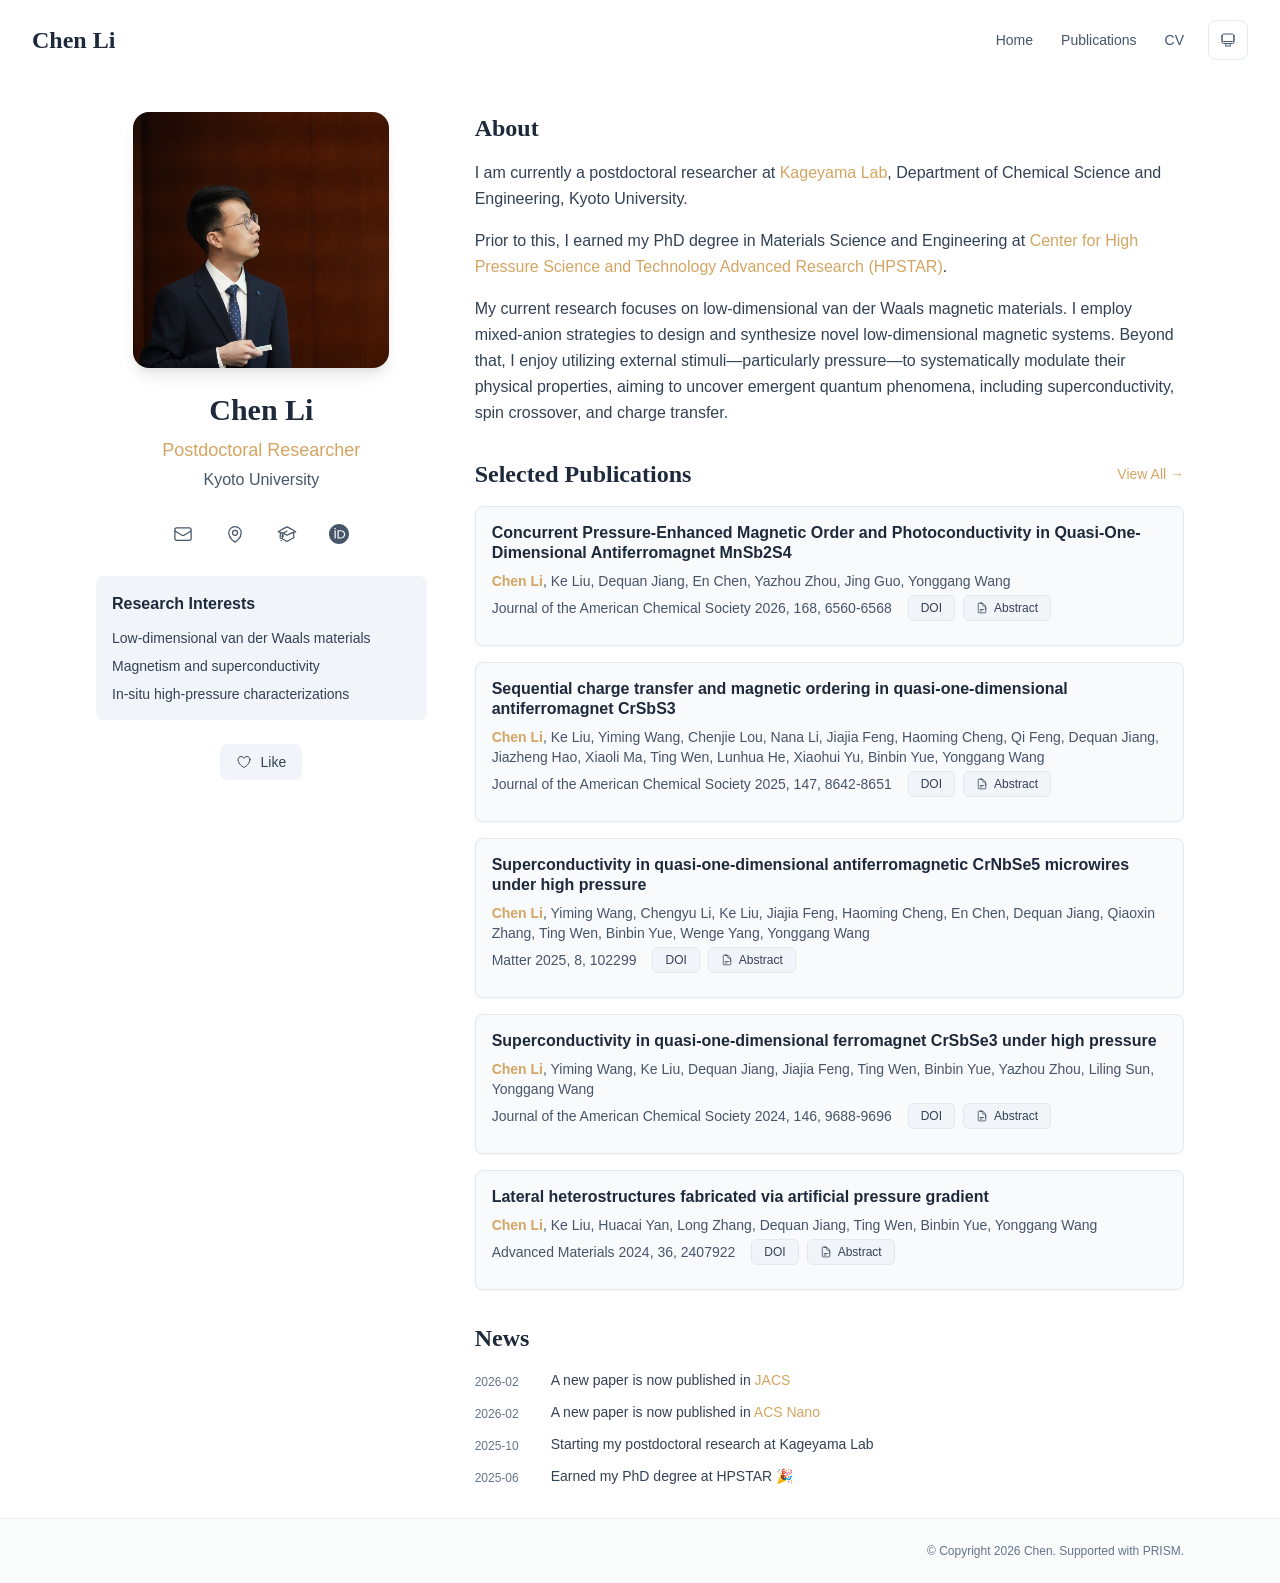
==== index.html @ 2dfdd66b "Add files via upload" ====
<!DOCTYPE html><html lang="en" class="scroll-smooth"><head><meta charSet="utf-8"/><meta name="viewport" content="width=device-width, initial-scale=1"/><link rel="preload" as="image" href="/bio.jpg"/><link rel="stylesheet" href="/_next/static/css/6cb69b24b3721559.css" data-precedence="next"/><link rel="preload" as="script" fetchPriority="low" href="/_next/static/chunks/webpack-af78f5c2c11af041.js"/><script src="/_next/static/chunks/4bd1b696-70b6d399998de86a.js" async=""></script><script src="/_next/static/chunks/684-5aaa8290a129f299.js" async=""></script><script src="/_next/static/chunks/main-app-06fecb8432d0d6ea.js" async=""></script><script src="/_next/static/chunks/461-a9a5d7b05a71d978.js" async=""></script><script src="/_next/static/chunks/874-6cc630662f3664af.js" async=""></script><script src="/_next/static/chunks/291-e39730cc9327e39b.js" async=""></script><script src="/_next/static/chunks/app/layout-7cc1626130f4eca4.js" async=""></script><script src="/_next/static/chunks/871-0fa5c1067f9691e8.js" async=""></script><script src="/_next/static/chunks/748-be9c9f38fc3e34cd.js" async=""></script><script src="/_next/static/chunks/app/page-e367ce79f6cac0ca.js" async=""></script><link rel="icon" href="/arrow.png" type="image/svg+xml"/><link rel="dns-prefetch" href="https://jialeliu.com"/><link rel="preconnect" href="https://jialeliu.com" crossorigin=""/><link rel="preload" as="font" type="font/woff2" href="https://jialeliu.com/fonts/georgiab.woff2" crossorigin=""/><script>
              try {
                const theme = localStorage.getItem('theme-storage');
                const parsed = theme ? JSON.parse(theme) : null;
                const setting = parsed?.state?.theme || 'system';
                const prefersDark = typeof window !== 'undefined' && window.matchMedia && window.matchMedia('(prefers-color-scheme: dark)').matches;
                const effective = setting === 'dark' ? 'dark' : (setting === 'light' ? 'light' : (prefersDark ? 'dark' : 'light'));
                var root = document.documentElement;
                root.classList.add(effective);
                root.setAttribute('data-theme', effective);
              } catch (e) {
                var root = document.documentElement;
                root.classList.add('light');
                root.setAttribute('data-theme', 'light');
              }
            </script><script>
    try {
      const cfg = {"enabled":false,"locales":["en"],"defaultLocale":"en","mode":"auto","fixedLocale":"en","persist":true,"switcher":true,"labels":{"en":"en"}};
      const storageKey = 'locale-storage';
      const normalize = (value) => typeof value === 'string' ? value.trim().replace('_', '-').toLowerCase() : '';
      const matchLocale = (candidate) => {
        const normalized = normalize(candidate);
        if (!normalized) return null;
        if (cfg.locales.includes(normalized)) return normalized;
        const language = normalized.split('-')[0];
        if (cfg.locales.includes(language)) return language;
        return null;
      };

      let resolved = null;

      if (cfg.persist) {
        resolved = matchLocale(localStorage.getItem(storageKey));
      }

      if (!resolved) {
        if (cfg.mode === 'fixed') {
          resolved = cfg.fixedLocale;
        } else {
          resolved = matchLocale(navigator.language);
        }
      }

      if (!resolved) {
        resolved = cfg.defaultLocale;
      }

      const root = document.documentElement;
      root.lang = resolved;
      root.setAttribute('data-locale', resolved);

      if (cfg.persist) {
        localStorage.setItem(storageKey, resolved);
      }
    } catch (e) {
      const root = document.documentElement;
      root.lang = 'en';
      root.setAttribute('data-locale', 'en');
    }
  </script><title>Chen Li</title><meta name="description" content="Postdoctoral Researcher at Kyoto University."/><meta name="author" content="Chen Li"/><meta name="keywords" content="Chen Li,PhD,Research,Kyoto University"/><meta name="creator" content="Chen Li"/><meta name="publisher" content="Chen Li"/><meta property="og:title" content="Chen Li"/><meta property="og:description" content="Postdoctoral Researcher at Kyoto University."/><meta property="og:site_name" content="Chen Li&#x27;s Academic Website"/><meta property="og:locale" content="en_US"/><meta property="og:type" content="website"/><meta name="twitter:card" content="summary"/><meta name="twitter:title" content="Chen Li"/><meta name="twitter:description" content="Postdoctoral Researcher at Kyoto University."/><link rel="icon" href="/arrow.png"/><script>document.querySelectorAll('body link[rel="icon"], body link[rel="apple-touch-icon"]').forEach(el => document.head.appendChild(el))</script><script src="/_next/static/chunks/polyfills-42372ed130431b0a.js" noModule=""></script></head><body class="font-sans antialiased"><div style="visibility:hidden"><nav class="fixed top-0 left-0 right-0 z-50" data-headlessui-state=""><div class="transition-all duration-300 ease-out bg-transparent" style="transform:translateY(-100px)"><div class="max-w-7xl mx-auto px-4 sm:px-6 lg:px-8"><div class="flex justify-between items-center h-16 lg:h-20"><div class="flex-shrink-0" tabindex="0"><a class="text-xl lg:text-2xl font-serif font-semibold text-primary hover:text-accent transition-colors duration-200" href="/">Chen Li</a></div><div class="hidden lg:block"><div class="ml-10 flex items-center space-x-3"><div class="relative flex items-baseline space-x-1"><a data-nav-href="/" class="relative px-3 py-2 text-sm font-medium rounded-lg transition-colors duration-150 text-primary" href="/">Home</a><a data-nav-href="/publications" class="relative px-3 py-2 text-sm font-medium rounded-lg transition-colors duration-150 text-neutral-600" href="/publications/">Publications</a><a data-nav-href="/cv" class="relative px-3 py-2 text-sm font-medium rounded-lg transition-colors duration-150 text-neutral-600" href="/cv/">CV</a></div><div class="flex items-center justify-center w-10 h-10 rounded-lg border border-neutral-200 dark:border-[rgba(148,163,184,0.24)] bg-background dark:bg-neutral-800"><div class="w-4 h-4 rounded-full bg-neutral-300 animate-pulse"></div></div></div></div><div class="lg:hidden flex items-center space-x-2"><div class="flex items-center justify-center w-10 h-10 rounded-lg border border-neutral-200 dark:border-[rgba(148,163,184,0.24)] bg-background dark:bg-neutral-800"><div class="w-4 h-4 rounded-full bg-neutral-300 animate-pulse"></div></div><button class="inline-flex items-center justify-center p-2 rounded-md text-neutral-600 hover:text-primary hover:bg-neutral-100 dark:hover:bg-neutral-800 focus:outline-none focus:ring-2 focus:ring-inset focus:ring-accent transition-colors duration-200" id="headlessui-disclosure-button-«R7pdb»" type="button" aria-expanded="false" data-headlessui-state=""><span class="sr-only">Open main menu</span><div><svg xmlns="http://www.w3.org/2000/svg" fill="none" viewBox="0 0 24 24" stroke-width="1.5" stroke="currentColor" aria-hidden="true" data-slot="icon" class="block h-6 w-6"><path stroke-linecap="round" stroke-linejoin="round" d="M3.75 6.75h16.5M3.75 12h16.5m-16.5 5.25h16.5"></path></svg></div></button></div></div></div></div></nav><main class="min-h-screen pt-16 lg:pt-20"><div class="max-w-6xl mx-auto px-4 sm:px-6 lg:px-8 py-8 bg-background min-h-screen"><div class="grid grid-cols-1 lg:grid-cols-3 gap-12"><div class="lg:col-span-1"><div class="sticky top-8" style="opacity:0;transform:translateY(20px)"><div class="w-64 h-64 mx-auto mb-6 rounded-2xl overflow-hidden shadow-lg hover:shadow-xl transition-all duration-200 hover:scale-105"><img alt="Chen Li" width="256" height="256" decoding="async" data-nimg="1" class="w-full h-full object-cover object-[32%_center]" style="color:transparent" src="/bio.jpg"/></div><div class="text-center mb-6"><h1 class="text-3xl font-serif font-bold text-primary mb-2">Chen Li</h1><p class="text-lg text-accent font-medium mb-1">Postdoctoral Researcher</p><p class="text-neutral-600 mb-2">Kyoto University</p></div><div class="flex flex-wrap justify-center gap-3 sm:gap-4 mb-6 relative px-2"><div class="relative"><button class="p-2 sm:p-2 transition-colors duration-200 text-neutral-600 dark:text-neutral-400 hover:text-accent" aria-label="Email"><svg xmlns="http://www.w3.org/2000/svg" fill="none" viewBox="0 0 24 24" stroke-width="1.5" stroke="currentColor" aria-hidden="true" data-slot="icon" class="h-5 w-5"><path stroke-linecap="round" stroke-linejoin="round" d="M21.75 6.75v10.5a2.25 2.25 0 0 1-2.25 2.25h-15a2.25 2.25 0 0 1-2.25-2.25V6.75m19.5 0A2.25 2.25 0 0 0 19.5 4.5h-15a2.25 2.25 0 0 0-2.25 2.25m19.5 0v.243a2.25 2.25 0 0 1-1.07 1.916l-7.5 4.615a2.25 2.25 0 0 1-2.36 0L3.32 8.91a2.25 2.25 0 0 1-1.07-1.916V6.75"></path></svg></button></div><div class="relative"><button class="p-2 sm:p-2 transition-colors duration-200 text-neutral-600 dark:text-neutral-400 hover:text-accent" aria-label="Location"><svg xmlns="http://www.w3.org/2000/svg" fill="none" viewBox="0 0 24 24" stroke-width="1.5" stroke="currentColor" aria-hidden="true" data-slot="icon" class="h-5 w-5"><path stroke-linecap="round" stroke-linejoin="round" d="M15 10.5a3 3 0 1 1-6 0 3 3 0 0 1 6 0Z"></path><path stroke-linecap="round" stroke-linejoin="round" d="M19.5 10.5c0 7.142-7.5 11.25-7.5 11.25S4.5 17.642 4.5 10.5a7.5 7.5 0 1 1 15 0Z"></path></svg></button></div><a href="https://scholar.google.com/citations?user=0LoBZj8AAAAJ&amp;hl=en" target="_blank" rel="noopener noreferrer" class="p-2 sm:p-2 text-neutral-600 dark:text-neutral-400 hover:text-accent transition-colors duration-200" aria-label="Google Scholar"><svg xmlns="http://www.w3.org/2000/svg" fill="none" viewBox="0 0 24 24" stroke-width="1.5" stroke="currentColor" aria-hidden="true" data-slot="icon" class="h-5 w-5"><path stroke-linecap="round" stroke-linejoin="round" d="M4.26 10.147a60.438 60.438 0 0 0-.491 6.347A48.62 48.62 0 0 1 12 20.904a48.62 48.62 0 0 1 8.232-4.41 60.46 60.46 0 0 0-.491-6.347m-15.482 0a50.636 50.636 0 0 0-2.658-.813A59.906 59.906 0 0 1 12 3.493a59.903 59.903 0 0 1 10.399 5.84c-.896.248-1.783.52-2.658.814m-15.482 0A50.717 50.717 0 0 1 12 13.489a50.702 50.702 0 0 1 7.74-3.342M6.75 15a.75.75 0 1 0 0-1.5.75.75 0 0 0 0 1.5Zm0 0v-3.675A55.378 55.378 0 0 1 12 8.443m-7.007 11.55A5.981 5.981 0 0 0 6.75 15.75v-1.5"></path></svg></a><a href="https://orcid.org/0000-0002-1563-6939" target="_blank" rel="noopener noreferrer" class="p-2 sm:p-2 text-neutral-600 dark:text-neutral-400 hover:text-accent transition-colors duration-200" aria-label="ORCID"><svg viewBox="0 0 24 24" fill="currentColor" class="h-5 w-5" xmlns="http://www.w3.org/2000/svg"><path d="M12 0C5.372 0 0 5.372 0 12s5.372 12 12 12 12-5.372 12-12S18.628 0 12 0zM7.369 4.378c.525 0 .947.431.947.947s-.422.947-.947.947a.95.95 0 0 1-.947-.947c0-.525.422-.947.947-.947zm-.722 3.038h1.444v10.041H6.647V7.416zm3.562 0h3.9c3.712 0 5.344 2.653 5.344 5.025 0 2.578-2.016 5.025-5.325 5.025h-3.919V7.416zm1.444 1.303v7.444h2.297c3.272 0 4.022-2.484 4.022-3.722 0-2.016-1.284-3.722-4.097-3.722h-2.222z"></path></svg></a></div><div class="bg-neutral-100 dark:bg-neutral-800 rounded-lg p-4 mb-6 hover:shadow-lg transition-all duration-200 hover:scale-[1.02]"><h3 class="font-semibold text-primary mb-3">Research Interests</h3><div class="space-y-2 text-sm text-neutral-700 dark:text-neutral-500"><div>Low-dimensional van der Waals materials</div><div>Magnetism and superconductivity</div><div>In-situ high-pressure characterizations</div></div></div><div class="flex justify-center"><div class="relative"><button class="flex items-center space-x-2 px-4 py-2 rounded-lg font-medium text-sm transition-all duration-200 bg-neutral-100 dark:bg-neutral-800 text-neutral-700 dark:text-neutral-500 hover:bg-red-50 dark:hover:bg-red-900/20 hover:text-red-600 dark:hover:text-red-400 cursor-pointer" tabindex="0"><svg xmlns="http://www.w3.org/2000/svg" fill="none" viewBox="0 0 24 24" stroke-width="1.5" stroke="currentColor" aria-hidden="true" data-slot="icon" class="h-4 w-4"><path stroke-linecap="round" stroke-linejoin="round" d="M21 8.25c0-2.485-2.099-4.5-4.688-4.5-1.935 0-3.597 1.126-4.312 2.733-.715-1.607-2.377-2.733-4.313-2.733C5.1 3.75 3 5.765 3 8.25c0 7.22 9 12 9 12s9-4.78 9-12Z"></path></svg><span>Like</span></button></div></div></div></div><div class="lg:col-span-2 space-y-8"><section id="about" class="scroll-mt-24 space-y-8"><section style="opacity:0;transform:translateY(20px)"><h2 class="text-2xl font-serif font-bold text-primary mb-4">About</h2><div class="text-neutral-700 dark:text-neutral-600 leading-relaxed"><p class="mb-4 last:mb-0">I am currently a postdoctoral researcher at <a href="https://www.ehcc.kyoto-u.ac.jp/eh10/" node="[object Object]" target="_blank" rel="noopener noreferrer" class="text-accent font-medium transition-all duration-200 rounded hover:bg-accent/10 hover:shadow-sm">Kageyama Lab</a>, Department of Chemical Science and Engineering, Kyoto University.</p>
<p class="mb-4 last:mb-0">Prior to this, I earned my PhD degree in Materials Science and Engineering at <a href="https://hpstar.ac.cn/" node="[object Object]" target="_blank" rel="noopener noreferrer" class="text-accent font-medium transition-all duration-200 rounded hover:bg-accent/10 hover:shadow-sm">Center for High Pressure Science and Technology Advanced Research (HPSTAR)</a>.</p>
<p class="mb-4 last:mb-0">My current research focuses on low-dimensional van der Waals magnetic materials. I employ mixed-anion strategies to design and synthesize novel low-dimensional magnetic systems. Beyond that, I enjoy utilizing external stimuli—particularly pressure—to systematically modulate their physical properties, aiming to uncover emergent quantum phenomena, including superconductivity, spin crossover, and charge transfer.</p></div></section><section style="opacity:0;transform:translateY(20px)"><div class="flex items-center justify-between mb-4"><h2 class="text-2xl font-serif font-bold text-primary">Selected Publications</h2><a class="text-accent hover:text-accent-dark text-sm font-medium transition-all duration-200 rounded hover:bg-accent/10 hover:shadow-sm" href="/publications/">View All<!-- --> →</a></div><div class="space-y-4"><div class="bg-neutral-50 dark:bg-neutral-800 p-4 rounded-lg shadow-sm border border-neutral-200 dark:border-[rgba(148,163,184,0.24)] hover:shadow-lg transition-all duration-200 hover:scale-[1.02]" style="opacity:0;transform:translateY(20px)"><h3 class="font-semibold text-primary mb-2 leading-tight">Concurrent Pressure-Enhanced Magnetic Order and Photoconductivity in Quasi-One-Dimensional Antiferromagnet MnSb2S4</h3><p class="text-sm text-neutral-600 dark:text-neutral-500 mb-1"><span><span class="font-semibold text-accent ">Chen Li</span>, </span><span><span class=" ">Ke Liu</span>, </span><span><span class=" ">Dequan Jiang</span>, </span><span><span class=" ">En Chen</span>, </span><span><span class=" ">Yazhou Zhou</span>, </span><span><span class=" ">Jing Guo</span>, </span><span><span class=" ">Yonggang Wang</span></span></p><div class="flex flex-wrap items-center gap-x-4 gap-y-2 mb-2"><span class="text-sm text-neutral-600 dark:text-neutral-500">Journal of the American Chemical Society<!-- --> <!-- -->2026<!-- -->, 168<!-- -->, 6560-6568</span><div class="flex items-center gap-2"><a href="https://doi.org/10.1021/jacs.5c21160" target="_blank" rel="noopener noreferrer" class="inline-flex items-center px-3 py-1 rounded-md text-xs font-medium bg-neutral-100 dark:bg-neutral-900/50 border border-neutral-200 dark:border-neutral-700 text-neutral-700 dark:text-neutral-300 hover:bg-accent hover:text-white hover:border-accent dark:hover:border-accent transition-colors duration-200">DOI</a><button class="inline-flex items-center px-3 py-1 rounded-md text-xs font-medium border transition-colors duration-200 bg-neutral-100 dark:bg-neutral-900/50 border-neutral-200 dark:border-neutral-700 text-neutral-700 dark:text-neutral-300 hover:bg-accent hover:text-white hover:border-accent dark:hover:border-accent"><svg xmlns="http://www.w3.org/2000/svg" fill="none" viewBox="0 0 24 24" stroke-width="1.5" stroke="currentColor" aria-hidden="true" data-slot="icon" class="h-3 w-3 mr-1.5"><path stroke-linecap="round" stroke-linejoin="round" d="M19.5 14.25v-2.625a3.375 3.375 0 0 0-3.375-3.375h-1.5A1.125 1.125 0 0 1 13.5 7.125v-1.5a3.375 3.375 0 0 0-3.375-3.375H8.25m0 12.75h7.5m-7.5 3H12M10.5 2.25H5.625c-.621 0-1.125.504-1.125 1.125v17.25c0 .621.504 1.125 1.125 1.125h12.75c.621 0 1.125-.504 1.125-1.125V11.25a9 9 0 0 0-9-9Z"></path></svg>Abstract</button></div></div></div><div class="bg-neutral-50 dark:bg-neutral-800 p-4 rounded-lg shadow-sm border border-neutral-200 dark:border-[rgba(148,163,184,0.24)] hover:shadow-lg transition-all duration-200 hover:scale-[1.02]" style="opacity:0;transform:translateY(20px)"><h3 class="font-semibold text-primary mb-2 leading-tight">Sequential charge transfer and magnetic ordering in quasi-one-dimensional antiferromagnet CrSbS3</h3><p class="text-sm text-neutral-600 dark:text-neutral-500 mb-1"><span><span class="font-semibold text-accent ">Chen Li</span>, </span><span><span class=" ">Ke Liu</span>, </span><span><span class=" ">Yiming Wang</span>, </span><span><span class=" ">Chenjie Lou</span>, </span><span><span class=" ">Nana Li</span>, </span><span><span class=" ">Jiajia Feng</span>, </span><span><span class=" ">Haoming Cheng</span>, </span><span><span class=" ">Qi Feng</span>, </span><span><span class=" ">Dequan Jiang</span>, </span><span><span class=" ">Jiazheng Hao</span>, </span><span><span class=" ">Xiaoli Ma</span>, </span><span><span class=" ">Ting Wen</span>, </span><span><span class=" ">Lunhua He</span>, </span><span><span class=" ">Xiaohui Yu</span>, </span><span><span class=" ">Binbin Yue</span>, </span><span><span class=" ">Yonggang Wang</span></span></p><div class="flex flex-wrap items-center gap-x-4 gap-y-2 mb-2"><span class="text-sm text-neutral-600 dark:text-neutral-500">Journal of the American Chemical Society<!-- --> <!-- -->2025<!-- -->, 147<!-- -->, 8642-8651</span><div class="flex items-center gap-2"><a href="https://doi.org/10.1021/jacs.4c17892" target="_blank" rel="noopener noreferrer" class="inline-flex items-center px-3 py-1 rounded-md text-xs font-medium bg-neutral-100 dark:bg-neutral-900/50 border border-neutral-200 dark:border-neutral-700 text-neutral-700 dark:text-neutral-300 hover:bg-accent hover:text-white hover:border-accent dark:hover:border-accent transition-colors duration-200">DOI</a><button class="inline-flex items-center px-3 py-1 rounded-md text-xs font-medium border transition-colors duration-200 bg-neutral-100 dark:bg-neutral-900/50 border-neutral-200 dark:border-neutral-700 text-neutral-700 dark:text-neutral-300 hover:bg-accent hover:text-white hover:border-accent dark:hover:border-accent"><svg xmlns="http://www.w3.org/2000/svg" fill="none" viewBox="0 0 24 24" stroke-width="1.5" stroke="currentColor" aria-hidden="true" data-slot="icon" class="h-3 w-3 mr-1.5"><path stroke-linecap="round" stroke-linejoin="round" d="M19.5 14.25v-2.625a3.375 3.375 0 0 0-3.375-3.375h-1.5A1.125 1.125 0 0 1 13.5 7.125v-1.5a3.375 3.375 0 0 0-3.375-3.375H8.25m0 12.75h7.5m-7.5 3H12M10.5 2.25H5.625c-.621 0-1.125.504-1.125 1.125v17.25c0 .621.504 1.125 1.125 1.125h12.75c.621 0 1.125-.504 1.125-1.125V11.25a9 9 0 0 0-9-9Z"></path></svg>Abstract</button></div></div></div><div class="bg-neutral-50 dark:bg-neutral-800 p-4 rounded-lg shadow-sm border border-neutral-200 dark:border-[rgba(148,163,184,0.24)] hover:shadow-lg transition-all duration-200 hover:scale-[1.02]" style="opacity:0;transform:translateY(20px)"><h3 class="font-semibold text-primary mb-2 leading-tight">Superconductivity in quasi-one-dimensional antiferromagnetic CrNbSe5 microwires under high pressure</h3><p class="text-sm text-neutral-600 dark:text-neutral-500 mb-1"><span><span class="font-semibold text-accent ">Chen Li</span>, </span><span><span class=" ">Yiming Wang</span>, </span><span><span class=" ">Chengyu Li</span>, </span><span><span class=" ">Ke Liu</span>, </span><span><span class=" ">Jiajia Feng</span>, </span><span><span class=" ">Haoming Cheng</span>, </span><span><span class=" ">En Chen</span>, </span><span><span class=" ">Dequan Jiang</span>, </span><span><span class=" ">Qiaoxin Zhang</span>, </span><span><span class=" ">Ting Wen</span>, </span><span><span class=" ">Binbin Yue</span>, </span><span><span class=" ">Wenge Yang</span>, </span><span><span class=" ">Yonggang Wang</span></span></p><div class="flex flex-wrap items-center gap-x-4 gap-y-2 mb-2"><span class="text-sm text-neutral-600 dark:text-neutral-500">Matter<!-- --> <!-- -->2025<!-- -->, 8<!-- -->, 102299</span><div class="flex items-center gap-2"><a href="https://doi.org/10.1016/j.matt.2025.102299" target="_blank" rel="noopener noreferrer" class="inline-flex items-center px-3 py-1 rounded-md text-xs font-medium bg-neutral-100 dark:bg-neutral-900/50 border border-neutral-200 dark:border-neutral-700 text-neutral-700 dark:text-neutral-300 hover:bg-accent hover:text-white hover:border-accent dark:hover:border-accent transition-colors duration-200">DOI</a><button class="inline-flex items-center px-3 py-1 rounded-md text-xs font-medium border transition-colors duration-200 bg-neutral-100 dark:bg-neutral-900/50 border-neutral-200 dark:border-neutral-700 text-neutral-700 dark:text-neutral-300 hover:bg-accent hover:text-white hover:border-accent dark:hover:border-accent"><svg xmlns="http://www.w3.org/2000/svg" fill="none" viewBox="0 0 24 24" stroke-width="1.5" stroke="currentColor" aria-hidden="true" data-slot="icon" class="h-3 w-3 mr-1.5"><path stroke-linecap="round" stroke-linejoin="round" d="M19.5 14.25v-2.625a3.375 3.375 0 0 0-3.375-3.375h-1.5A1.125 1.125 0 0 1 13.5 7.125v-1.5a3.375 3.375 0 0 0-3.375-3.375H8.25m0 12.75h7.5m-7.5 3H12M10.5 2.25H5.625c-.621 0-1.125.504-1.125 1.125v17.25c0 .621.504 1.125 1.125 1.125h12.75c.621 0 1.125-.504 1.125-1.125V11.25a9 9 0 0 0-9-9Z"></path></svg>Abstract</button></div></div></div><div class="bg-neutral-50 dark:bg-neutral-800 p-4 rounded-lg shadow-sm border border-neutral-200 dark:border-[rgba(148,163,184,0.24)] hover:shadow-lg transition-all duration-200 hover:scale-[1.02]" style="opacity:0;transform:translateY(20px)"><h3 class="font-semibold text-primary mb-2 leading-tight">Superconductivity in quasi-one-dimensional ferromagnet CrSbSe3 under high pressure</h3><p class="text-sm text-neutral-600 dark:text-neutral-500 mb-1"><span><span class="font-semibold text-accent ">Chen Li</span>, </span><span><span class=" ">Yiming Wang</span>, </span><span><span class=" ">Ke Liu</span>, </span><span><span class=" ">Dequan Jiang</span>, </span><span><span class=" ">Jiajia Feng</span>, </span><span><span class=" ">Ting Wen</span>, </span><span><span class=" ">Binbin Yue</span>, </span><span><span class=" ">Yazhou Zhou</span>, </span><span><span class=" ">Liling Sun</span>, </span><span><span class=" ">Yonggang Wang</span></span></p><div class="flex flex-wrap items-center gap-x-4 gap-y-2 mb-2"><span class="text-sm text-neutral-600 dark:text-neutral-500">Journal of the American Chemical Society<!-- --> <!-- -->2024<!-- -->, 146<!-- -->, 9688-9696</span><div class="flex items-center gap-2"><a href="https://doi.org/10.1021/jacs.3c13503" target="_blank" rel="noopener noreferrer" class="inline-flex items-center px-3 py-1 rounded-md text-xs font-medium bg-neutral-100 dark:bg-neutral-900/50 border border-neutral-200 dark:border-neutral-700 text-neutral-700 dark:text-neutral-300 hover:bg-accent hover:text-white hover:border-accent dark:hover:border-accent transition-colors duration-200">DOI</a><button class="inline-flex items-center px-3 py-1 rounded-md text-xs font-medium border transition-colors duration-200 bg-neutral-100 dark:bg-neutral-900/50 border-neutral-200 dark:border-neutral-700 text-neutral-700 dark:text-neutral-300 hover:bg-accent hover:text-white hover:border-accent dark:hover:border-accent"><svg xmlns="http://www.w3.org/2000/svg" fill="none" viewBox="0 0 24 24" stroke-width="1.5" stroke="currentColor" aria-hidden="true" data-slot="icon" class="h-3 w-3 mr-1.5"><path stroke-linecap="round" stroke-linejoin="round" d="M19.5 14.25v-2.625a3.375 3.375 0 0 0-3.375-3.375h-1.5A1.125 1.125 0 0 1 13.5 7.125v-1.5a3.375 3.375 0 0 0-3.375-3.375H8.25m0 12.75h7.5m-7.5 3H12M10.5 2.25H5.625c-.621 0-1.125.504-1.125 1.125v17.25c0 .621.504 1.125 1.125 1.125h12.75c.621 0 1.125-.504 1.125-1.125V11.25a9 9 0 0 0-9-9Z"></path></svg>Abstract</button></div></div></div><div class="bg-neutral-50 dark:bg-neutral-800 p-4 rounded-lg shadow-sm border border-neutral-200 dark:border-[rgba(148,163,184,0.24)] hover:shadow-lg transition-all duration-200 hover:scale-[1.02]" style="opacity:0;transform:translateY(20px)"><h3 class="font-semibold text-primary mb-2 leading-tight">Lateral heterostructures fabricated via artificial pressure gradient</h3><p class="text-sm text-neutral-600 dark:text-neutral-500 mb-1"><span><span class="font-semibold text-accent ">Chen Li</span>, </span><span><span class=" ">Ke Liu</span>, </span><span><span class=" ">Huacai Yan</span>, </span><span><span class=" ">Long Zhang</span>, </span><span><span class=" ">Dequan Jiang</span>, </span><span><span class=" ">Ting Wen</span>, </span><span><span class=" ">Binbin Yue</span>, </span><span><span class=" ">Yonggang Wang</span></span></p><div class="flex flex-wrap items-center gap-x-4 gap-y-2 mb-2"><span class="text-sm text-neutral-600 dark:text-neutral-500">Advanced Materials<!-- --> <!-- -->2024<!-- -->, 36<!-- -->, 2407922</span><div class="flex items-center gap-2"><a href="https://doi.org/10.1002/adma.202407922" target="_blank" rel="noopener noreferrer" class="inline-flex items-center px-3 py-1 rounded-md text-xs font-medium bg-neutral-100 dark:bg-neutral-900/50 border border-neutral-200 dark:border-neutral-700 text-neutral-700 dark:text-neutral-300 hover:bg-accent hover:text-white hover:border-accent dark:hover:border-accent transition-colors duration-200">DOI</a><button class="inline-flex items-center px-3 py-1 rounded-md text-xs font-medium border transition-colors duration-200 bg-neutral-100 dark:bg-neutral-900/50 border-neutral-200 dark:border-neutral-700 text-neutral-700 dark:text-neutral-300 hover:bg-accent hover:text-white hover:border-accent dark:hover:border-accent"><svg xmlns="http://www.w3.org/2000/svg" fill="none" viewBox="0 0 24 24" stroke-width="1.5" stroke="currentColor" aria-hidden="true" data-slot="icon" class="h-3 w-3 mr-1.5"><path stroke-linecap="round" stroke-linejoin="round" d="M19.5 14.25v-2.625a3.375 3.375 0 0 0-3.375-3.375h-1.5A1.125 1.125 0 0 1 13.5 7.125v-1.5a3.375 3.375 0 0 0-3.375-3.375H8.25m0 12.75h7.5m-7.5 3H12M10.5 2.25H5.625c-.621 0-1.125.504-1.125 1.125v17.25c0 .621.504 1.125 1.125 1.125h12.75c.621 0 1.125-.504 1.125-1.125V11.25a9 9 0 0 0-9-9Z"></path></svg>Abstract</button></div></div></div></div></section><section style="opacity:0;transform:translateY(20px)"><h2 class="text-2xl font-serif font-bold text-primary mb-4">News</h2><div class="space-y-3"><div class="flex items-start space-x-3"><span class="text-xs text-neutral-500 mt-1 w-16 flex-shrink-0">2026-02</span><p class="text-sm text-neutral-700 [&amp;_a]:text-accent [&amp;_a]:!no-underline hover:[&amp;_a]:opacity-80 [&amp;_a]:transition-opacity">A new paper is now published in <a href='https://doi.org/10.1021/jacs.5c21160' target='_blank' style='text-decoration: underline;'>JACS</a></p></div><div class="flex items-start space-x-3"><span class="text-xs text-neutral-500 mt-1 w-16 flex-shrink-0">2026-02</span><p class="text-sm text-neutral-700 [&amp;_a]:text-accent [&amp;_a]:!no-underline hover:[&amp;_a]:opacity-80 [&amp;_a]:transition-opacity">A new paper is now published in <a href='https://doi.org/10.1021/acsnano.5c19072' target='_blank' style='text-decoration: underline;'>ACS Nano</a></p></div><div class="flex items-start space-x-3"><span class="text-xs text-neutral-500 mt-1 w-16 flex-shrink-0">2025-10</span><p class="text-sm text-neutral-700 [&amp;_a]:text-accent [&amp;_a]:!no-underline hover:[&amp;_a]:opacity-80 [&amp;_a]:transition-opacity">Starting my postdoctoral research at Kageyama Lab</p></div><div class="flex items-start space-x-3"><span class="text-xs text-neutral-500 mt-1 w-16 flex-shrink-0">2025-06</span><p class="text-sm text-neutral-700 [&amp;_a]:text-accent [&amp;_a]:!no-underline hover:[&amp;_a]:opacity-80 [&amp;_a]:transition-opacity">Earned my PhD degree at HPSTAR 🎉</p></div></div></section></section></div></div></div><!--$--><!--/$--><!--$--><!--/$--></main><footer class="border-t border-neutral-200/50 bg-neutral-50/50 dark:bg-neutral-900/50 dark:border-neutral-700/50"><div class="max-w-6xl mx-auto px-4 sm:px-6 lg:px-8 py-6"><div class="flex flex-col sm:flex-row justify-end items-center gap-2"><p class="text-xs text-neutral-500">© Copyright <!-- -->2026<!-- --> Chen. Supported with<!-- --> <a href="https://github.com/xyjoey/PRISM" target="_blank" rel="noopener noreferrer" class="hover:text-neutral-800 dark:hover:text-neutral-200 hover:underline transition-colors">PRISM</a>.</p></div></div></footer></div><script src="/_next/static/chunks/webpack-af78f5c2c11af041.js" async=""></script><script>(self.__next_f=self.__next_f||[]).push([0])</script><script>self.__next_f.push([1,"1:\"$Sreact.fragment\"\n3:I[3719,[\"461\",\"static/chunks/461-a9a5d7b05a71d978.js\",\"874\",\"static/chunks/874-6cc630662f3664af.js\",\"291\",\"static/chunks/291-e39730cc9327e39b.js\",\"177\",\"static/chunks/app/layout-7cc1626130f4eca4.js\"],\"ThemeProvider\"]\n4:I[310,[\"461\",\"static/chunks/461-a9a5d7b05a71d978.js\",\"874\",\"static/chunks/874-6cc630662f3664af.js\",\"291\",\"static/chunks/291-e39730cc9327e39b.js\",\"177\",\"static/chunks/app/layout-7cc1626130f4eca4.js\"],\"LocaleProvider\"]\n5:I[4574,[\"461\",\"static/chunks/461-a9a5d7b05a71d978.js\",\"874\",\"static/chunks/874-6cc630662f3664af.js\",\"291\",\"static/chunks/291-e39730cc9327e39b.js\",\"177\",\"static/chunks/app/layout-7cc1626130f4eca4.js\"],\"default\"]\n6:I[7555,[],\"\"]\n7:I[1295,[],\"\"]\n8:I[2548,[\"461\",\"static/chunks/461-a9a5d7b05a71d978.js\",\"874\",\"static/chunks/874-6cc630662f3664af.js\",\"291\",\"static/chunks/291-e39730cc9327e39b.js\",\"177\",\"static/chunks/app/layout-7cc1626130f4eca4.js\"],\"default\"]\n9:I[6613,[\"461\",\"static/chunks/461-a9a5d7b05a71d978.js\",\"871\",\"static/chunks/871-0fa5c1067f9691e8.js\",\"874\",\"static/chunks/874-6cc630662f3664af.js\",\"748\",\"static/chunks/748-be9c9f38fc3e34cd.js\",\"974\",\"static/chunks/app/page-e367ce79f6cac0ca.js\"],\"default\"]\n14:I[9665,[],\"MetadataBoundary\"]\n16:I[9665,[],\"OutletBoundary\"]\n19:I[4911,[],\"AsyncMetadataOutlet\"]\n1b:I[9665,[],\"ViewportBoundary\"]\n1d:I[6614,[],\"\"]\n:HL[\"/_next/static/css/6cb69b24b3721559.css\",\"style\"]\n2:T579,\n    try {\n      const cfg = {\"enabled\":false,\"locales\":[\"en\"],\"defaultLocale\":\"en\",\"mode\":\"auto\",\"fixedLocale\":\"en\",\"persist\":true,\"switcher\":true,\"labels\":{\"en\":\"en\"}};\n      const storageKey = 'locale-storage';\n      const normalize = (value) =\u003e typeof value === 'string' ? value.trim().replace('_', '-').toLowerCase() : '';\n      const matchLocale = (candidate) =\u003e {\n        const normalized = normalize(candidate);\n        if (!normalized) return null;\n        if (cfg.locales.includes(normalized)) return normalized;\n        const language = normalized.split('-')[0];\n        if (cfg.locales.includes(language)) return language;\n        return null;\n      }"])</script><script>self.__next_f.push([1,";\n\n      let resolved = null;\n\n      if (cfg.persist) {\n        resolved = matchLocale(localStorage.getItem(storageKey));\n      }\n\n      if (!resolved) {\n        if (cfg.mode === 'fixed') {\n          resolved = cfg.fixedLocale;\n        } else {\n          resolved = matchLocale(navigator.language);\n        }\n      }\n\n      if (!resolved) {\n        resolved = cfg.defaultLocale;\n      }\n\n      const root = document.documentElement;\n      root.lang = resolved;\n      root.setAttribute('data-locale', resolved);\n\n      if (cfg.persist) {\n        localStorage.setItem(storageKey, resolved);\n      }\n    } catch (e) {\n      const root = document.documentElement;\n      root.lang = 'en';\n      root.setAttribute('data-locale', 'en');\n    }\n  a:T48b,Low-dimensional van der Waals materials constitute fertile ground for exploring intertwined magnetism, transport, and optoelectronics, yet the structural provenance underlying the interplay among diverse quantum orders remains scarcely elucidated. Here, we report a rare case of simultaneous enhancement of magnetic order and photoconductivity in pressurized quasi-one-dimensional antiferromagnet MnSb2S4. Concomitant with a pressure-induced insulator-to-metal transition, MnSb2S4 exhibits a collapse of magnetic order and dramatic positive-to-negative photoconductivity switching at ∼30 GPa. Notably, possible superconductivity emerges with further compression. Detailed structural analyses and theoretical calculations corroborate these anomalous behaviors and unravel sequential pressure-driven orbital and spin crossover of Mn2+, accompanied by opposite evolutions of Jahn–Teller distortions in two inequivalent [MnS6] octahedra. The intriguing electronic and structural evolutions establish MnSb2S4 as a promising candidate for versatile device engineering and offer an ideal platform for deciphering intricate coupling among multiple degrees of freedom.b:T66f,@article{li2026concurrent,\n  title = {Concurrent Pressure-Enhanced Magnetic Order and Photoconductivity in Quasi-One-Dimensional Anti"])</script><script>self.__next_f.push([1,"ferromagnet MnSb2S4},\n  author = {Li, Chen and Liu, Ke and Jiang, Dequan and Chen, En and Zhou, Yazhou and Guo, Jing and Wang, Yonggang},\n  journal = {Journal of the American Chemical Society},\n  volume = {168},\n  number = {6},\n  pages = {6560-6568},\n  year = {2026},\n  publisher = {ACS Publications},\n  doi = {10.1021/jacs.5c21160},\n  abstract = {Low-dimensional van der Waals materials constitute fertile ground for exploring intertwined magnetism, transport, and optoelectronics, yet the structural provenance underlying the interplay among diverse quantum orders remains scarcely elucidated. Here, we report a rare case of simultaneous enhancement of magnetic order and photoconductivity in pressurized quasi-one-dimensional antiferromagnet MnSb2S4. Concomitant with a pressure-induced insulator-to-metal transition, MnSb2S4 exhibits a collapse of magnetic order and dramatic positive-to-negative photoconductivity switching at ∼30 GPa. Notably, possible superconductivity emerges with further compression. Detailed structural analyses and theoretical calculations corroborate these anomalous behaviors and unravel sequential pressure-driven orbital and spin crossover of Mn2+, accompanied by opposite evolutions of Jahn–Teller distortions in two inequivalent [MnS6] octahedra. The intriguing electronic and structural evolutions establish MnSb2S4 as a promising candidate for versatile device engineering and offer an ideal platform for deciphering intricate coupling among multiple degrees of freedom.}\n}c:T47a,Charge transfer and magnetic ordering are two profound condensed matter phenomena that impart distinct structures and properties to materials. However, such two effects rarely occur successively within a single material. Here, we present a unique case of temperature-induced sequential charge transfer and magnetic ordering in antiferromagnetic CrSbS3 with quasi-one-dimensional structure. Intriguingly, the contrasting effects of charge transfer between Cr and [Sb2S6] units and antiferromagnetic transition on lattice expansi"])</script><script>self.__next_f.push([1,"on result in diverse thermal expansion behaviors of lattice parameters, which ultimately leads to an anti-Invar effect on the lattice volume. Neutron powder diffraction further unravels a C-type antiferromagnetic order. Moreover, pressure regulation can also induce similar volume collapse, implying potential valence and spin-state transitions. The multiple electronic transitions observed in CrSbS3 offer a valuable platform for deciphering the interweaving among charge, spin, and lattice degrees of freedom, and shed a new light for exploring novel quantum phenomena in more low-dimensional van der Waals materials.d:T6e9,@article{li2025sequential,\n  title = {Sequential charge transfer and magnetic ordering in quasi-one-dimensional antiferromagnet CrSbS3},\n  author = {Li, Chen and Liu, Ke and Wang, Yiming and Lou, Chenjie and Li, Nana and Feng, Jiajia and Cheng, Haoming and Feng, Qi and Jiang, Dequan and Hao, Jiazheng and Ma, Xiaoli and Wen, Ting and He, Lunhua and Yu, Xiaohui and Yue, Binbin and Wang, Yonggang},\n  journal = {Journal of the American Chemical Society},\n  volume = {147},\n  number = {10},\n  pages = {8642--8651},\n  year = {2025},\n  publisher = {American Chemical Society},\n  doi = {10.1021/jacs.4c17892},\n  abstract = {Charge transfer and magnetic ordering are two profound condensed matter phenomena that impart distinct structures and properties to materials. However, such two effects rarely occur successively within a single material. Here, we present a unique case of temperature-induced sequential charge transfer and magnetic ordering in antiferromagnetic CrSbS3 with quasi-one-dimensional structure. Intriguingly, the contrasting effects of charge transfer between Cr and [Sb2S6] units and antiferromagnetic transition on lattice expansion result in diverse thermal expansion behaviors of lattice parameters, which ultimately leads to an anti-Invar effect on the lattice volume. Neutron powder diffraction further unravels a C-type antiferromagnetic order. Moreover, pressure regulation can also induce similar v"])</script><script>self.__next_f.push([1,"olume collapse, implying potential valence and spin-state transitions. The multiple electronic transitions observed in CrSbS3 offer a valuable platform for deciphering the interweaving among charge, spin, and lattice degrees of freedom, and shed a new light for exploring novel quantum phenomena in more low-dimensional van der Waals materials.}\n}e:T676,Superconductivity and magnetism have long been considered contradictory phenomena. As a result, the family of superconductors has historically lacked the presence of strongly magnetic chromium- and manganese-based compounds until the observation of superconductivity in CrAs and MnP via suppressing their long-range magnetic order under external pressure. This discovery has spurred the further exploration of novel chromium- and manganese-based superconductors. However, to date, the structural types of such compounds remain exceedingly rare. CrNbSe5 is a quasi-one-dimensional compound characterized by its unique Cr-ladder chains. In this study, its high-quality microwires are synthesized via chemical vapor transport and confirmed to exhibit antiferromagnetic and semimetallic properties at ambient pressure. Excitingly, under high pressure, the temperature-induced metal-insulator transition is gradually suppressed, and superconductivity emerges at 15.0 GPa, accompanied by an intriguing carrier-type switching. Subsequent in situ high-pressure structural characterizations confirm the corresponding electronic transitions and anomalous phonon-softening behavior. Density functional theory calculations reveal the topological evolution of the Fermi surface with increasing pressure, i.e., the Lifshitz transition, which accounts for the concurrent pressure-induced superconductivity and carrier-type switching. These findings not only add a new member to the existing family of chromium-based superconductors but also provide a promising platform to further unveil the interplay between magnetism and superconductivity in low-dimensional systems.f:T891,"])</script><script>self.__next_f.push([1,"@article{li2025superconductivity,\n  title = {Superconductivity in quasi-one-dimensional antiferromagnetic CrNbSe5 microwires under high pressure},\n  author = {Li, Chen and Wang, Yiming and Li, Chengyu and Liu, Ke and Feng, Jiajia and Cheng, Haoming and Chen, En and Jiang, Dequan and Zhang, Qiaoxin and Wen, Ting and Yue, Binbin and Yang, Wenge and Wang, Yonggang},\n  journal = {Matter},\n  volume = {8},\n  number = {12},\n  pages = {102299},\n  year = {2025},\n  publisher = {Elsevier},\n  doi = {10.1016/j.matt.2025.102299},\n  abstract = {Superconductivity and magnetism have long been considered contradictory phenomena. As a result, the family of superconductors has historically lacked the presence of strongly magnetic chromium- and manganese-based compounds until the observation of superconductivity in CrAs and MnP via suppressing their long-range magnetic order under external pressure. This discovery has spurred the further exploration of novel chromium- and manganese-based superconductors. However, to date, the structural types of such compounds remain exceedingly rare. CrNbSe5 is a quasi-one-dimensional compound characterized by its unique Cr-ladder chains. In this study, its high-quality microwires are synthesized via chemical vapor transport and confirmed to exhibit antiferromagnetic and semimetallic properties at ambient pressure. Excitingly, under high pressure, the temperature-induced metal-insulator transition is gradually suppressed, and superconductivity emerges at 15.0 GPa, accompanied by an intriguing carrier-type switching. Subsequent in situ high-pressure structural characterizations confirm the corresponding electronic transitions and anomalous phonon-softening behavior. Density functional theory calculations reveal the topological evolution of the Fermi surface with increasing pressure, i.e., the Lifshitz transition, which accounts for the concurrent pressure-induced superconductivity and carrier-type switching. These findings not only add a new member to the existing family of chromium-based superconductors but also provide a promising platform to further unveil the interplay between magnetism and superconductivity in low-dimensional systems.}\n}"])</script><script>self.__next_f.push([1,"10:T424,Nearly a decade has passed since the discovery of superconductivity in CrAs, but until now, the discovered structure types of chromium-based superconductors are still scanty. It is urgent to expand this family to decipher the interplay between magnetism and superconductivity penetratingly. Here, we report the observation of superconductivity in ferromagnet CrSbSe3 with a quasi-one-dimensional structure under high pressure. Under compression, CrSbSe3 undergoes an insulator-to-metal transition and sequential isostructural phase transitions accompanied by volume collapse. Superconductivity emerges at 32.8 GPa concomitant with metallization in CrSbSe3. A maximum superconducting transition temperature Tc of 7.7 K is achieved at 57.9 GPa benefiting from both the phonon softening and the enhanced p–d hybridization between Se and Cr in CrSbSe3. The discovery of superconductivity in CrSbSe3 expands the existing chromium-based superconductor family and sheds light on the search for concealed superconductivity in low-dimensional van der Waals materials.11:T62f,@article{li2024superconductivity,\n  title = {Superconductivity in quasi-one-dimensional ferromagnet CrSbSe3 under high pressure},\n  author = {Li, Chen and Wang, Yiming and Liu, Ke and Jiang, Dequan and Feng, Jiajia and Wen, Ting and Yue, Binbin and Zhou, Yazhou and Sun, Liling and Wang, Yonggang},\n  journal = {Journal of the American Chemical Society},\n  volume = {146},\n  number = {14},\n  pages = {9688--9696},\n  year = {2024},\n  publisher = {American Chemical Society},\n  doi = {10.1021/jacs.3c13503},\n  abstract = {Nearly a decade has passed since the discovery of superconductivity in CrAs, but until now, the discovered structure types of chromium-based superconductors are still scanty. It is urgent to expand this family to decipher the interplay between magnetism and superconductivity penetratingly. Here, we report the observation of superconductivity in ferromagnet CrSbSe3 with a quasi-one-dimensional structure under high pressure. Under compression, CrSbSe"])</script><script>self.__next_f.push([1,"3 undergoes an insulator-to-metal transition and sequential isostructural phase transitions accompanied by volume collapse. Superconductivity emerges at 32.8 GPa concomitant with metallization in CrSbSe3. A maximum superconducting transition temperature Tc of 7.7 K is achieved at 57.9 GPa benefiting from both the phonon softening and the enhanced p–d hybridization between Se and Cr in CrSbSe3. The discovery of superconductivity in CrSbSe3 expands the existing chromium-based superconductor family and sheds light on the search for concealed superconductivity in low-dimensional van der Waals materials.}\n}12:T44a,Hydrostatic conditions are generally pursued in high-pressure research, maintained to prevent the intrinsic pressure gradient on the culets of diamond anvil cells (DACs) from introducing heterogeneity to the structure and physical properties of the regulated materials. Here, a pioneering route to fabricate lateral heterostructures is proposed via artificial pressure gradients intentionally designed in DACs. Under the tailored pressure gradients, different structural phases emerge in distinct parts of the material, resulting in the formation of heterostructures. Harnessing the polymorphic transition nature of violet phosphorus under high pressure, violet/blue and violet/black phosphorus lateral heterostructures with different electrical properties have been successfully prepared by the pressure gradient method. This achievement highlights the potential of artificial pressure gradients as a portable and universal strategy for the fabrication of lateral heterostructures, shedding new light on the preparation and regulation of lateral heterostructures across a wider range of materials.13:T5d7,@article{li2024lateral,\n  title = {Lateral heterostructures fabricated via artificial pressure gradient},\n  author = {Li, Chen and Liu, Ke and Yan, Huacai and Zhang, Long and Jiang, Dequan and Wen, Ting and Yue, Binbin and Wang, Yonggang},\n  journal = {Advanced Materials},\n  volume = {36},\n  number = {47},\n  pages = {2407"])</script><script>self.__next_f.push([1,"922},\n  year = {2024},\n  doi = {10.1002/adma.202407922},\n  abstract = {Hydrostatic conditions are generally pursued in high-pressure research, maintained to prevent the intrinsic pressure gradient on the culets of diamond anvil cells (DACs) from introducing heterogeneity to the structure and physical properties of the regulated materials. Here, a pioneering route to fabricate lateral heterostructures is proposed via artificial pressure gradients intentionally designed in DACs. Under the tailored pressure gradients, different structural phases emerge in distinct parts of the material, resulting in the formation of heterostructures. Harnessing the polymorphic transition nature of violet phosphorus under high pressure, violet/blue and violet/black phosphorus lateral heterostructures with different electrical properties have been successfully prepared by the pressure gradient method. This achievement highlights the potential of artificial pressure gradients as a portable and universal strategy for the fabrication of lateral heterostructures, shedding new light on the preparation and regulation of lateral heterostructures across a wider range of materials.}\n}"])</script><script>self.__next_f.push([1,"0:{\"P\":null,\"b\":\"rW29qar47ezuyZRrwlQ9K\",\"p\":\"\",\"c\":[\"\",\"\"],\"i\":false,\"f\":[[[\"\",{\"children\":[\"__PAGE__\",{}]},\"$undefined\",\"$undefined\",true],[\"\",[\"$\",\"$1\",\"c\",{\"children\":[[[\"$\",\"link\",\"0\",{\"rel\":\"stylesheet\",\"href\":\"/_next/static/css/6cb69b24b3721559.css\",\"precedence\":\"next\",\"crossOrigin\":\"$undefined\",\"nonce\":\"$undefined\"}]],[\"$\",\"html\",null,{\"lang\":\"en\",\"className\":\"scroll-smooth\",\"suppressHydrationWarning\":true,\"children\":[[\"$\",\"head\",null,{\"children\":[[\"$\",\"link\",null,{\"rel\":\"icon\",\"href\":\"/arrow.png\",\"type\":\"image/svg+xml\"}],[\"$\",\"link\",null,{\"rel\":\"dns-prefetch\",\"href\":\"https://jialeliu.com\"}],[\"$\",\"link\",null,{\"rel\":\"preconnect\",\"href\":\"https://jialeliu.com\",\"crossOrigin\":\"\"}],[\"$\",\"link\",null,{\"rel\":\"preload\",\"as\":\"font\",\"type\":\"font/woff2\",\"href\":\"https://jialeliu.com/fonts/georgiab.woff2\",\"crossOrigin\":\"\"}],[\"$\",\"script\",null,{\"dangerouslySetInnerHTML\":{\"__html\":\"\\n              try {\\n                const theme = localStorage.getItem('theme-storage');\\n                const parsed = theme ? JSON.parse(theme) : null;\\n                const setting = parsed?.state?.theme || 'system';\\n                const prefersDark = typeof window !== 'undefined' \u0026\u0026 window.matchMedia \u0026\u0026 window.matchMedia('(prefers-color-scheme: dark)').matches;\\n                const effective = setting === 'dark' ? 'dark' : (setting === 'light' ? 'light' : (prefersDark ? 'dark' : 'light'));\\n                var root = document.documentElement;\\n                root.classList.add(effective);\\n                root.setAttribute('data-theme', effective);\\n              } catch (e) {\\n                var root = document.documentElement;\\n                root.classList.add('light');\\n                root.setAttribute('data-theme', 'light');\\n              }\\n            \"}}],[\"$\",\"script\",null,{\"dangerouslySetInnerHTML\":{\"__html\":\"$2\"}}]]}],[\"$\",\"body\",null,{\"className\":\"font-sans antialiased\",\"children\":[\"$\",\"$L3\",null,{\"children\":[\"$\",\"$L4\",null,{\"config\":{\"enabled\":false,\"locales\":[\"en\"],\"defaultLocale\":\"en\",\"mode\":\"auto\",\"fixedLocale\":\"en\",\"persist\":true,\"switcher\":true,\"labels\":{\"en\":\"en\"}},\"children\":[[\"$\",\"$L5\",null,{\"items\":[{\"title\":\"Home\",\"type\":\"page\",\"target\":\"about\",\"href\":\"/\"},{\"title\":\"Publications\",\"type\":\"page\",\"target\":\"publications\",\"href\":\"/publications\"},{\"title\":\"CV\",\"type\":\"page\",\"target\":\"cv\",\"href\":\"/cv\"}],\"siteTitle\":\"Chen Li\",\"enableOnePageMode\":false,\"i18n\":\"$0:f:0:1:1:props:children:1:props:children:1:props:children:props:children:props:config\",\"itemsByLocale\":{\"en\":[{\"title\":\"Home\",\"type\":\"page\",\"target\":\"about\",\"href\":\"/\"},{\"title\":\"Publications\",\"type\":\"page\",\"target\":\"publications\",\"href\":\"/publications\"},{\"title\":\"CV\",\"type\":\"page\",\"target\":\"cv\",\"href\":\"/cv\"}]},\"siteTitleByLocale\":{\"en\":\"Chen Li\"}}],[\"$\",\"main\",null,{\"className\":\"min-h-screen pt-16 lg:pt-20\",\"children\":[\"$\",\"$L6\",null,{\"parallelRouterKey\":\"children\",\"error\":\"$undefined\",\"errorStyles\":\"$undefined\",\"errorScripts\":\"$undefined\",\"template\":[\"$\",\"$L7\",null,{}],\"templateStyles\":\"$undefined\",\"templateScripts\":\"$undefined\",\"notFound\":[[[\"$\",\"title\",null,{\"children\":\"404: This page could not be found.\"}],[\"$\",\"div\",null,{\"style\":{\"fontFamily\":\"system-ui,\\\"Segoe UI\\\",Roboto,Helvetica,Arial,sans-serif,\\\"Apple Color Emoji\\\",\\\"Segoe UI Emoji\\\"\",\"height\":\"100vh\",\"textAlign\":\"center\",\"display\":\"flex\",\"flexDirection\":\"column\",\"alignItems\":\"center\",\"justifyContent\":\"center\"},\"children\":[\"$\",\"div\",null,{\"children\":[[\"$\",\"style\",null,{\"dangerouslySetInnerHTML\":{\"__html\":\"body{color:#000;background:#fff;margin:0}.next-error-h1{border-right:1px solid rgba(0,0,0,.3)}@media (prefers-color-scheme:dark){body{color:#fff;background:#000}.next-error-h1{border-right:1px solid rgba(255,255,255,.3)}}\"}}],[\"$\",\"h1\",null,{\"className\":\"next-error-h1\",\"style\":{\"display\":\"inline-block\",\"margin\":\"0 20px 0 0\",\"padding\":\"0 23px 0 0\",\"fontSize\":24,\"fontWeight\":500,\"verticalAlign\":\"top\",\"lineHeight\":\"49px\"},\"children\":404}],[\"$\",\"div\",null,{\"style\":{\"display\":\"inline-block\"},\"children\":[\"$\",\"h2\",null,{\"style\":{\"fontSize\":14,\"fontWeight\":400,\"lineHeight\":\"49px\",\"margin\":0},\"children\":\"This page could not be found.\"}]}]]}]}]],[]],\"forbidden\":\"$undefined\",\"unauthorized\":\"$undefined\"}]}],[\"$\",\"$L8\",null,{\"lastUpdated\":\"2026/4/11\",\"lastUpdatedByLocale\":{\"en\":\"2026/4/11\"},\"defaultLocale\":\"en\"}]]}]}]}]]}]]}],{\"children\":[\"__PAGE__\",[\"$\",\"$1\",\"c\",{\"children\":[[\"$\",\"$L9\",null,{\"dataByLocale\":{\"en\":{\"author\":{\"name\":\"Chen Li\",\"title\":\"Postdoctoral Researcher\",\"institution\":\"Kyoto University\",\"avatar\":\"/bio.jpg\"},\"social\":{\"email\":\"li.chen.5m@kyoto-u.ac.jp\",\"location\":\"Kyoto, Japan\",\"location_url\":\"https://maps.google.com\",\"location_details\":[\"A2-519, Katsura Campus,\",\"Kyoto University, Kyoto, Japan\"],\"google_scholar\":\"https://scholar.google.com/citations?user=0LoBZj8AAAAJ\u0026hl=en\",\"orcid\":\"https://orcid.org/0000-0002-1563-6939\"},\"features\":{\"enable_likes\":true,\"enable_one_page_mode\":false},\"enableOnePageMode\":false,\"researchInterests\":[\"Low-dimensional van der Waals materials\",\"Magnetism and superconductivity\",\"In-situ high-pressure characterizations\"],\"pagesToShow\":[{\"type\":\"about\",\"id\":\"about\",\"sections\":[{\"id\":\"about\",\"type\":\"markdown\",\"source\":\"bio.md\",\"title\":\"About\",\"content\":\"I am currently a postdoctoral researcher at [Kageyama Lab](https://www.ehcc.kyoto-u.ac.jp/eh10/), Department of Chemical Science and Engineering, Kyoto University.\\r\\n\\r\\nPrior to this, I earned my PhD degree in Materials Science and Engineering at [Center for High Pressure Science and Technology Advanced Research (HPSTAR)](https://hpstar.ac.cn/).\\r\\n\\r\\nMy current research focuses on low-dimensional van der Waals magnetic materials. I employ mixed-anion strategies to design and synthesize novel low-dimensional magnetic systems. Beyond that, I enjoy utilizing external stimuli—particularly pressure—to systematically modulate their physical properties, aiming to uncover emergent quantum phenomena, including superconductivity, spin crossover, and charge transfer.\"},{\"id\":\"featured_publications\",\"type\":\"publications\",\"title\":\"Selected Publications\",\"filter\":\"selected\",\"limit\":5,\"publications\":[{\"id\":\"li2026concurrent\",\"title\":\"Concurrent Pressure-Enhanced Magnetic Order and Photoconductivity in Quasi-One-Dimensional Antiferromagnet MnSb2S4\",\"authors\":[{\"name\":\"Chen Li\",\"isHighlighted\":true,\"isCorresponding\":false,\"isCoAuthor\":false},{\"name\":\"Ke Liu\",\"isHighlighted\":false,\"isCorresponding\":false,\"isCoAuthor\":false},{\"name\":\"Dequan Jiang\",\"isHighlighted\":false,\"isCorresponding\":false,\"isCoAuthor\":false},{\"name\":\"En Chen\",\"isHighlighted\":false,\"isCorresponding\":false,\"isCoAuthor\":false},{\"name\":\"Yazhou Zhou\",\"isHighlighted\":false,\"isCorresponding\":false,\"isCoAuthor\":false},{\"name\":\"Jing Guo\",\"isHighlighted\":false,\"isCorresponding\":false,\"isCoAuthor\":false},{\"name\":\"Yonggang Wang\",\"isHighlighted\":false,\"isCorresponding\":false,\"isCoAuthor\":false}],\"year\":2026,\"type\":\"journal\",\"status\":\"published\",\"tags\":[],\"keywords\":\"$0:f:0:1:2:children:1:props:children:0:props:dataByLocale:en:pagesToShow:0:sections:1:publications:0:tags\",\"researchArea\":\"machine-learning\",\"journal\":\"Journal of the American Chemical Society\",\"conference\":\"\",\"volume\":\"168\",\"issue\":\"6\",\"pages\":\"6560-6568\",\"doi\":\"10.1021/jacs.5c21160\",\"abstract\":\"$a\",\"description\":\"\",\"selected\":true,\"preview\":\"2026JACS.png\",\"bibtex\":\"$b\"},{\"id\":\"li2025sequential\",\"title\":\"Sequential charge transfer and magnetic ordering in quasi-one-dimensional antiferromagnet CrSbS3\",\"authors\":[{\"name\":\"Chen Li\",\"isHighlighted\":true,\"isCorresponding\":false,\"isCoAuthor\":false},{\"name\":\"Ke Liu\",\"isHighlighted\":false,\"isCorresponding\":false,\"isCoAuthor\":false},{\"name\":\"Yiming Wang\",\"isHighlighted\":false,\"isCorresponding\":false,\"isCoAuthor\":false},{\"name\":\"Chenjie Lou\",\"isHighlighted\":false,\"isCorresponding\":false,\"isCoAuthor\":false},{\"name\":\"Nana Li\",\"isHighlighted\":false,\"isCorresponding\":false,\"isCoAuthor\":false},{\"name\":\"Jiajia Feng\",\"isHighlighted\":false,\"isCorresponding\":false,\"isCoAuthor\":false},{\"name\":\"Haoming Cheng\",\"isHighlighted\":false,\"isCorresponding\":false,\"isCoAuthor\":false},{\"name\":\"Qi Feng\",\"isHighlighted\":false,\"isCorresponding\":false,\"isCoAuthor\":false},{\"name\":\"Dequan Jiang\",\"isHighlighted\":false,\"isCorresponding\":false,\"isCoAuthor\":false},{\"name\":\"Jiazheng Hao\",\"isHighlighted\":false,\"isCorresponding\":false,\"isCoAuthor\":false},{\"name\":\"Xiaoli Ma\",\"isHighlighted\":false,\"isCorresponding\":false,\"isCoAuthor\":false},{\"name\":\"Ting Wen\",\"isHighlighted\":false,\"isCorresponding\":false,\"isCoAuthor\":false},{\"name\":\"Lunhua He\",\"isHighlighted\":false,\"isCorresponding\":false,\"isCoAuthor\":false},{\"name\":\"Xiaohui Yu\",\"isHighlighted\":false,\"isCorresponding\":false,\"isCoAuthor\":false},{\"name\":\"Binbin Yue\",\"isHighlighted\":false,\"isCorresponding\":false,\"isCoAuthor\":false},{\"name\":\"Yonggang Wang\",\"isHighlighted\":false,\"isCorresponding\":false,\"isCoAuthor\":false}],\"year\":2025,\"type\":\"journal\",\"status\":\"published\",\"tags\":[],\"keywords\":\"$0:f:0:1:2:children:1:props:children:0:props:dataByLocale:en:pagesToShow:0:sections:1:publications:1:tags\",\"researchArea\":\"machine-learning\",\"journal\":\"Journal of the American Chemical Society\",\"conference\":\"\",\"volume\":\"147\",\"issue\":\"10\",\"pages\":\"8642--8651\",\"doi\":\"10.1021/jacs.4c17892\",\"abstract\":\"$c\",\"description\":\"\",\"selected\":true,\"preview\":\"2025JACS.png\",\"bibtex\":\"$d\"},{\"id\":\"li2025superconductivity\",\"title\":\"Superconductivity in quasi-one-dimensional antiferromagnetic CrNbSe5 microwires under high pressure\",\"authors\":[{\"name\":\"Chen Li\",\"isHighlighted\":true,\"isCorresponding\":false,\"isCoAuthor\":false},{\"name\":\"Yiming Wang\",\"isHighlighted\":false,\"isCorresponding\":false,\"isCoAuthor\":false},{\"name\":\"Chengyu Li\",\"isHighlighted\":false,\"isCorresponding\":false,\"isCoAuthor\":false},{\"name\":\"Ke Liu\",\"isHighlighted\":false,\"isCorresponding\":false,\"isCoAuthor\":false},{\"name\":\"Jiajia Feng\",\"isHighlighted\":false,\"isCorresponding\":false,\"isCoAuthor\":false},{\"name\":\"Haoming Cheng\",\"isHighlighted\":false,\"isCorresponding\":false,\"isCoAuthor\":false},{\"name\":\"En Chen\",\"isHighlighted\":false,\"isCorresponding\":false,\"isCoAuthor\":false},{\"name\":\"Dequan Jiang\",\"isHighlighted\":false,\"isCorresponding\":false,\"isCoAuthor\":false},{\"name\":\"Qiaoxin Zhang\",\"isHighlighted\":false,\"isCorresponding\":false,\"isCoAuthor\":false},{\"name\":\"Ting Wen\",\"isHighlighted\":false,\"isCorresponding\":false,\"isCoAuthor\":false},{\"name\":\"Binbin Yue\",\"isHighlighted\":false,\"isCorresponding\":false,\"isCoAuthor\":false},{\"name\":\"Wenge Yang\",\"isHighlighted\":false,\"isCorresponding\":false,\"isCoAuthor\":false},{\"name\":\"Yonggang Wang\",\"isHighlighted\":false,\"isCorresponding\":false,\"isCoAuthor\":false}],\"year\":2025,\"type\":\"journal\",\"status\":\"published\",\"tags\":[],\"keywords\":\"$0:f:0:1:2:children:1:props:children:0:props:dataByLocale:en:pagesToShow:0:sections:1:publications:2:tags\",\"researchArea\":\"machine-learning\",\"journal\":\"Matter\",\"conference\":\"\",\"volume\":\"8\",\"issue\":\"12\",\"pages\":\"102299\",\"doi\":\"10.1016/j.matt.2025.102299\",\"abstract\":\"$e\",\"description\":\"\",\"selected\":true,\"preview\":\"2025Matter.png\",\"bibtex\":\"$f\"},{\"id\":\"li2024superconductivity\",\"title\":\"Superconductivity in quasi-one-dimensional ferromagnet CrSbSe3 under high pressure\",\"authors\":[{\"name\":\"Chen Li\",\"isHighlighted\":true,\"isCorresponding\":false,\"isCoAuthor\":false},{\"name\":\"Yiming Wang\",\"isHighlighted\":false,\"isCorresponding\":false,\"isCoAuthor\":false},{\"name\":\"Ke Liu\",\"isHighlighted\":false,\"isCorresponding\":false,\"isCoAuthor\":false},{\"name\":\"Dequan Jiang\",\"isHighlighted\":false,\"isCorresponding\":false,\"isCoAuthor\":false},{\"name\":\"Jiajia Feng\",\"isHighlighted\":false,\"isCorresponding\":false,\"isCoAuthor\":false},{\"name\":\"Ting Wen\",\"isHighlighted\":false,\"isCorresponding\":false,\"isCoAuthor\":false},{\"name\":\"Binbin Yue\",\"isHighlighted\":false,\"isCorresponding\":false,\"isCoAuthor\":false},{\"name\":\"Yazhou Zhou\",\"isHighlighted\":false,\"isCorresponding\":false,\"isCoAuthor\":false},{\"name\":\"Liling Sun\",\"isHighlighted\":false,\"isCorresponding\":false,\"isCoAuthor\":false},{\"name\":\"Yonggang Wang\",\"isHighlighted\":false,\"isCorresponding\":false,\"isCoAuthor\":false}],\"year\":2024,\"type\":\"journal\",\"status\":\"published\",\"tags\":[],\"keywords\":\"$0:f:0:1:2:children:1:props:children:0:props:dataByLocale:en:pagesToShow:0:sections:1:publications:3:tags\",\"researchArea\":\"machine-learning\",\"journal\":\"Journal of the American Chemical Society\",\"conference\":\"\",\"volume\":\"146\",\"issue\":\"14\",\"pages\":\"9688--9696\",\"doi\":\"10.1021/jacs.3c13503\",\"abstract\":\"$10\",\"description\":\"\",\"selected\":true,\"preview\":\"2024JACS.png\",\"bibtex\":\"$11\"},{\"id\":\"li2024lateral\",\"title\":\"Lateral heterostructures fabricated via artificial pressure gradient\",\"authors\":[{\"name\":\"Chen Li\",\"isHighlighted\":true,\"isCorresponding\":false,\"isCoAuthor\":false},{\"name\":\"Ke Liu\",\"isHighlighted\":false,\"isCorresponding\":false,\"isCoAuthor\":false},{\"name\":\"Huacai Yan\",\"isHighlighted\":false,\"isCorresponding\":false,\"isCoAuthor\":false},{\"name\":\"Long Zhang\",\"isHighlighted\":false,\"isCorresponding\":false,\"isCoAuthor\":false},{\"name\":\"Dequan Jiang\",\"isHighlighted\":false,\"isCorresponding\":false,\"isCoAuthor\":false},{\"name\":\"Ting Wen\",\"isHighlighted\":false,\"isCorresponding\":false,\"isCoAuthor\":false},{\"name\":\"Binbin Yue\",\"isHighlighted\":false,\"isCorresponding\":false,\"isCoAuthor\":false},{\"name\":\"Yonggang Wang\",\"isHighlighted\":false,\"isCorresponding\":false,\"isCoAuthor\":false}],\"year\":2024,\"type\":\"journal\",\"status\":\"published\",\"tags\":[],\"keywords\":\"$0:f:0:1:2:children:1:props:children:0:props:dataByLocale:en:pagesToShow:0:sections:1:publications:4:tags\",\"researchArea\":\"machine-learning\",\"journal\":\"Advanced Materials\",\"conference\":\"\",\"volume\":\"36\",\"issue\":\"47\",\"pages\":\"2407922\",\"doi\":\"10.1002/adma.202407922\",\"abstract\":\"$12\",\"description\":\"\",\"selected\":true,\"preview\":\"2024AM.png\",\"bibtex\":\"$13\"}]},{\"id\":\"news\",\"type\":\"list\",\"title\":\"News\",\"source\":\"news.toml\",\"items\":[{\"date\":\"2026-02\",\"content\":\"A new paper is now published in \u003ca href='https://doi.org/10.1021/jacs.5c21160' target='_blank' style='text-decoration: underline;'\u003eJACS\u003c/a\u003e\"},{\"date\":\"2026-02\",\"content\":\"A new paper is now published in \u003ca href='https://doi.org/10.1021/acsnano.5c19072' target='_blank' style='text-decoration: underline;'\u003eACS Nano\u003c/a\u003e\"},{\"date\":\"2025-10\",\"content\":\"Starting my postdoctoral research at Kageyama Lab\"},{\"date\":\"2025-06\",\"content\":\"Earned my PhD degree at HPSTAR 🎉\"}]}]}]}},\"defaultLocale\":\"en\"}],[\"$\",\"$L14\",null,{\"children\":\"$L15\"}],null,[\"$\",\"$L16\",null,{\"children\":[\"$L17\",\"$L18\",[\"$\",\"$L19\",null,{\"promise\":\"$@1a\"}]]}]]}],{},null,false]},null,false],[\"$\",\"$1\",\"h\",{\"children\":[null,[\"$\",\"$1\",\"IEBxrcMomtz0Ud5tqGCIY\",{\"children\":[[\"$\",\"$L1b\",null,{\"children\":\"$L1c\"}],null]}],null]}],false]],\"m\":\"$undefined\",\"G\":[\"$1d\",\"$undefined\"],\"s\":false,\"S\":true}\n"])</script><script>self.__next_f.push([1,"1e:\"$Sreact.suspense\"\n1f:I[4911,[],\"AsyncMetadata\"]\n15:[\"$\",\"$1e\",null,{\"fallback\":null,\"children\":[\"$\",\"$L1f\",null,{\"promise\":\"$@20\"}]}]\n"])</script><script>self.__next_f.push([1,"18:null\n"])</script><script>self.__next_f.push([1,"1c:[[\"$\",\"meta\",\"0\",{\"charSet\":\"utf-8\"}],[\"$\",\"meta\",\"1\",{\"name\":\"viewport\",\"content\":\"width=device-width, initial-scale=1\"}]]\n17:null\n"])</script><script>self.__next_f.push([1,"20:{\"metadata\":[[\"$\",\"title\",\"0\",{\"children\":\"Chen Li\"}],[\"$\",\"meta\",\"1\",{\"name\":\"description\",\"content\":\"Postdoctoral Researcher at Kyoto University.\"}],[\"$\",\"meta\",\"2\",{\"name\":\"author\",\"content\":\"Chen Li\"}],[\"$\",\"meta\",\"3\",{\"name\":\"keywords\",\"content\":\"Chen Li,PhD,Research,Kyoto University\"}],[\"$\",\"meta\",\"4\",{\"name\":\"creator\",\"content\":\"Chen Li\"}],[\"$\",\"meta\",\"5\",{\"name\":\"publisher\",\"content\":\"Chen Li\"}],[\"$\",\"meta\",\"6\",{\"property\":\"og:title\",\"content\":\"Chen Li\"}],[\"$\",\"meta\",\"7\",{\"property\":\"og:description\",\"content\":\"Postdoctoral Researcher at Kyoto University.\"}],[\"$\",\"meta\",\"8\",{\"property\":\"og:site_name\",\"content\":\"Chen Li's Academic Website\"}],[\"$\",\"meta\",\"9\",{\"property\":\"og:locale\",\"content\":\"en_US\"}],[\"$\",\"meta\",\"10\",{\"property\":\"og:type\",\"content\":\"website\"}],[\"$\",\"meta\",\"11\",{\"name\":\"twitter:card\",\"content\":\"summary\"}],[\"$\",\"meta\",\"12\",{\"name\":\"twitter:title\",\"content\":\"Chen Li\"}],[\"$\",\"meta\",\"13\",{\"name\":\"twitter:description\",\"content\":\"Postdoctoral Researcher at Kyoto University.\"}],[\"$\",\"link\",\"14\",{\"rel\":\"icon\",\"href\":\"/arrow.png\"}]],\"error\":null,\"digest\":\"$undefined\"}\n1a:{\"metadata\":\"$20:metadata\",\"error\":null,\"digest\":\"$undefined\"}\n"])</script></body></html>
---- _next/static/css/6cb69b24b3721559.css ----
/*! tailwindcss v4.1.10 | MIT License | https://tailwindcss.com */@layer properties{@supports (((-webkit-hyphens:none)) and (not (margin-trim:inline))) or ((-moz-orient:inline) and (not (color:rgb(from red r g b)))){*,::backdrop,:after,:before{--tw-translate-x:0;--tw-translate-y:0;--tw-translate-z:0;--tw-rotate-x:initial;--tw-rotate-y:initial;--tw-rotate-z:initial;--tw-skew-x:initial;--tw-skew-y:initial;--tw-space-y-reverse:0;--tw-space-x-reverse:0;--tw-border-style:solid;--tw-leading:initial;--tw-font-weight:initial;--tw-ordinal:initial;--tw-slashed-zero:initial;--tw-numeric-figure:initial;--tw-numeric-spacing:initial;--tw-numeric-fraction:initial;--tw-shadow:0 0 #0000;--tw-shadow-color:initial;--tw-shadow-alpha:100%;--tw-inset-shadow:0 0 #0000;--tw-inset-shadow-color:initial;--tw-inset-shadow-alpha:100%;--tw-ring-color:initial;--tw-ring-shadow:0 0 #0000;--tw-inset-ring-color:initial;--tw-inset-ring-shadow:0 0 #0000;--tw-ring-inset:initial;--tw-ring-offset-width:0px;--tw-ring-offset-color:#fff;--tw-ring-offset-shadow:0 0 #0000;--tw-blur:initial;--tw-brightness:initial;--tw-contrast:initial;--tw-grayscale:initial;--tw-hue-rotate:initial;--tw-invert:initial;--tw-opacity:initial;--tw-saturate:initial;--tw-sepia:initial;--tw-drop-shadow:initial;--tw-drop-shadow-color:initial;--tw-drop-shadow-alpha:100%;--tw-drop-shadow-size:initial;--tw-backdrop-blur:initial;--tw-backdrop-brightness:initial;--tw-backdrop-contrast:initial;--tw-backdrop-grayscale:initial;--tw-backdrop-hue-rotate:initial;--tw-backdrop-invert:initial;--tw-backdrop-opacity:initial;--tw-backdrop-saturate:initial;--tw-backdrop-sepia:initial;--tw-duration:initial;--tw-ease:initial;--tw-scale-x:1;--tw-scale-y:1;--tw-scale-z:1}}}@layer theme{:host,:root{--font-sans:"Inter",-apple-system,BlinkMacSystemFont,"Segoe UI",Roboto,sans-serif;--color-red-50:oklch(97.1% .013 17.38);--color-red-400:oklch(70.4% .191 22.216);--color-red-600:oklch(57.7% .245 27.325);--color-red-900:oklch(39.6% .141 25.723);--color-white:#fff;--spacing:.25rem;--container-2xl:42rem;--container-3xl:48rem;--container-4xl:56rem;--container-6xl:72rem;--container-7xl:80rem;--text-xs:.75rem;--text-xs--line-height:calc(1/.75);--text-sm:.875rem;--text-sm--line-height:calc(1.25/.875);--text-base:1rem;--text-base--line-height:calc(1.5/1);--text-lg:1.125rem;--text-lg--line-height:calc(1.75/1.125);--text-xl:1.25rem;--text-xl--line-height:calc(1.75/1.25);--text-2xl:1.5rem;--text-2xl--line-height:calc(2/1.5);--text-3xl:1.875rem;--text-3xl--line-height:calc(2.25/1.875);--text-4xl:2.25rem;--text-4xl--line-height:calc(2.5/2.25);--font-weight-medium:500;--font-weight-semibold:600;--font-weight-bold:700;--leading-tight:1.25;--leading-relaxed:1.625;--radius-md:.375rem;--radius-lg:.5rem;--radius-xl:.75rem;--radius-2xl:1rem;--ease-out:cubic-bezier(0,0,.2,1);--animate-pulse:pulse 2s cubic-bezier(.4,0,.6,1)infinite;--blur-xl:24px;--aspect-video:16/9;--default-transition-duration:.15s;--default-transition-timing-function:cubic-bezier(.4,0,.2,1);--default-font-family:"Inter",-apple-system,BlinkMacSystemFont,"Segoe UI",Roboto,sans-serif;--default-mono-font-family:"SF Mono",Monaco,"Cascadia Code","Roboto Mono",Consolas,"Courier New",monospace;--line-height-normal:1.5;--shadow-glass:0 8px 32px 0 #1f26875e}}@layer base{*,::backdrop,:after,:before{box-sizing:border-box;border:0 solid;margin:0;padding:0}::file-selector-button{box-sizing:border-box;border:0 solid;margin:0;padding:0}:host,html{-webkit-text-size-adjust:100%;tab-size:4;line-height:1.5;font-family:var(--default-font-family,ui-sans-serif,system-ui,sans-serif,"Apple Color Emoji","Segoe UI Emoji","Segoe UI Symbol","Noto Color Emoji");font-feature-settings:var(--default-font-feature-settings,normal);font-variation-settings:var(--default-font-variation-settings,normal);-webkit-tap-highlight-color:transparent}hr{height:0;color:inherit;border-top-width:1px}abbr:where([title]){-webkit-text-decoration:underline dotted;text-decoration:underline dotted}h1,h2,h3,h4,h5,h6{font-size:inherit;font-weight:inherit}a{color:inherit;-webkit-text-decoration:inherit;text-decoration:inherit}b,strong{font-weight:bolder}code,kbd,pre,samp{font-family:var(--default-mono-font-family,ui-monospace,SFMono-Regular,Menlo,Monaco,Consolas,"Liberation Mono","Courier New",monospace);font-feature-settings:var(--default-mono-font-feature-settings,normal);font-variation-settings:var(--default-mono-font-variation-settings,normal);font-size:1em}small{font-size:80%}sub,sup{vertical-align:baseline;font-size:75%;line-height:0;position:relative}sub{bottom:-.25em}sup{top:-.5em}table{text-indent:0;border-color:inherit;border-collapse:collapse}:-moz-focusring{outline:auto}progress{vertical-align:baseline}summary{display:list-item}menu,ol,ul{list-style:none}audio,canvas,embed,iframe,img,object,svg,video{vertical-align:middle;display:block}img,video{max-width:100%;height:auto}button,input,optgroup,select,textarea{font:inherit;font-feature-settings:inherit;font-variation-settings:inherit;letter-spacing:inherit;color:inherit;opacity:1;background-color:#0000;border-radius:0}::file-selector-button{font:inherit;font-feature-settings:inherit;font-variation-settings:inherit;letter-spacing:inherit;color:inherit;opacity:1;background-color:#0000;border-radius:0}:where(select:is([multiple],[size])) optgroup{font-weight:bolder}:where(select:is([multiple],[size])) optgroup option{padding-inline-start:20px}::file-selector-button{margin-inline-end:4px}::placeholder{opacity:1}@supports (not ((-webkit-appearance:-apple-pay-button))) or (contain-intrinsic-size:1px){::placeholder{color:currentColor}@supports (color:color-mix(in lab,red,red)){::placeholder{color:color-mix(in oklab,currentcolor 50%,transparent)}}}textarea{resize:vertical}::-webkit-search-decoration{-webkit-appearance:none}::-webkit-date-and-time-value{min-height:1lh;text-align:inherit}::-webkit-datetime-edit{display:inline-flex}::-webkit-datetime-edit-fields-wrapper{padding:0}::-webkit-datetime-edit,::-webkit-datetime-edit-year-field{padding-block:0}::-webkit-datetime-edit-day-field,::-webkit-datetime-edit-month-field{padding-block:0}::-webkit-datetime-edit-hour-field,::-webkit-datetime-edit-minute-field{padding-block:0}::-webkit-datetime-edit-millisecond-field,::-webkit-datetime-edit-second-field{padding-block:0}::-webkit-datetime-edit-meridiem-field{padding-block:0}:-moz-ui-invalid{box-shadow:none}button,input:where([type=button],[type=reset],[type=submit]){appearance:button}::file-selector-button{appearance:button}::-webkit-inner-spin-button,::-webkit-outer-spin-button{height:auto}[hidden]:where(:not([hidden=until-found])){display:none!important}}@layer components;@layer utilities{.pointer-events-none{pointer-events:none}.collapse{visibility:collapse}.visible{visibility:visible}.sr-only{clip:rect(0,0,0,0);white-space:nowrap;border-width:0;width:1px;height:1px;margin:-1px;padding:0;overflow:hidden}.absolute,.sr-only{position:absolute}.fixed{position:fixed}.relative{position:relative}.static{position:static}.sticky{position:sticky}.inset-0{inset:calc(var(--spacing)*0)}.top-0{top:calc(var(--spacing)*0)}.top-1\/2{top:50%}.top-2{top:calc(var(--spacing)*2)}.top-8{top:calc(var(--spacing)*8)}.top-full{top:100%}.right-0{right:calc(var(--spacing)*0)}.right-2{right:calc(var(--spacing)*2)}.left-0{left:calc(var(--spacing)*0)}.left-1\/2{left:50%}.left-3{left:calc(var(--spacing)*3)}.z-10{z-index:10}.z-20{z-index:20}.z-40{z-index:40}.z-50{z-index:50}.container{width:100%}@media (min-width:40rem){.container{max-width:40rem}}@media (min-width:48rem){.container{max-width:48rem}}@media (min-width:64rem){.container{max-width:64rem}}@media (min-width:80rem){.container{max-width:80rem}}@media (min-width:96rem){.container{max-width:96rem}}.mx-auto{margin-inline:auto}.my-4{margin-block:calc(var(--spacing)*4)}.mt-1{margin-top:calc(var(--spacing)*1)}.mt-2{margin-top:calc(var(--spacing)*2)}.mt-4{margin-top:calc(var(--spacing)*4)}.mt-6{margin-top:calc(var(--spacing)*6)}.mt-8{margin-top:calc(var(--spacing)*8)}.mt-auto{margin-top:auto}.mr-1{margin-right:calc(var(--spacing)*1)}.mr-1\.5{margin-right:calc(var(--spacing)*1.5)}.mr-2{margin-right:calc(var(--spacing)*2)}.mb-1{margin-bottom:calc(var(--spacing)*1)}.mb-2{margin-bottom:calc(var(--spacing)*2)}.mb-3{margin-bottom:calc(var(--spacing)*3)}.mb-4{margin-bottom:calc(var(--spacing)*4)}.mb-6{margin-bottom:calc(var(--spacing)*6)}.mb-8{margin-bottom:calc(var(--spacing)*8)}.ml-0{margin-left:calc(var(--spacing)*0)}.ml-4{margin-left:calc(var(--spacing)*4)}.ml-10{margin-left:calc(var(--spacing)*10)}.line-clamp-2{-webkit-line-clamp:2}.line-clamp-2,.line-clamp-3{-webkit-box-orient:vertical;display:-webkit-box;overflow:hidden}.line-clamp-3{-webkit-line-clamp:3}.block{display:block}.contents{display:contents}.flex{display:flex}.grid{display:grid}.hidden{display:none}.inline-flex{display:inline-flex}.aspect-video{aspect-ratio:var(--aspect-video)}.h-0{height:calc(var(--spacing)*0)}.h-2\.5{height:calc(var(--spacing)*2.5)}.h-3{height:calc(var(--spacing)*3)}.h-3\.5{height:calc(var(--spacing)*3.5)}.h-4{height:calc(var(--spacing)*4)}.h-5{height:calc(var(--spacing)*5)}.h-6{height:calc(var(--spacing)*6)}.h-10{height:calc(var(--spacing)*10)}.h-16{height:calc(var(--spacing)*16)}.h-64{height:calc(var(--spacing)*64)}.h-full{height:100%}.h-px{height:1px}.min-h-screen{min-height:100vh}.w-0{width:calc(var(--spacing)*0)}.w-2\.5{width:calc(var(--spacing)*2.5)}.w-3{width:calc(var(--spacing)*3)}.w-3\.5{width:calc(var(--spacing)*3.5)}.w-4{width:calc(var(--spacing)*4)}.w-5{width:calc(var(--spacing)*5)}.w-6{width:calc(var(--spacing)*6)}.w-10{width:calc(var(--spacing)*10)}.w-14{width:calc(var(--spacing)*14)}.w-16{width:calc(var(--spacing)*16)}.w-32{width:calc(var(--spacing)*32)}.w-36{width:calc(var(--spacing)*36)}.w-64{width:calc(var(--spacing)*64)}.w-full{width:100%}.max-w-2xl{max-width:var(--container-2xl)}.max-w-3xl{max-width:var(--container-3xl)}.max-w-4xl{max-width:var(--container-4xl)}.max-w-6xl{max-width:var(--container-6xl)}.max-w-7xl{max-width:var(--container-7xl)}.max-w-\[calc\(100vw-2rem\)\]{max-width:calc(100vw - 2rem)}.flex-shrink-0{flex-shrink:0}.flex-grow{flex-grow:1}.-translate-x-1\/2{--tw-translate-x:calc(calc(1/2*100%)*-1)}.-translate-x-1\/2,.-translate-y-1\/2{translate:var(--tw-translate-x)var(--tw-translate-y)}.-translate-y-1\/2{--tw-translate-y:calc(calc(1/2*100%)*-1)}.-translate-y-full{--tw-translate-y:-100%;translate:var(--tw-translate-x)var(--tw-translate-y)}.transform{transform:var(--tw-rotate-x,)var(--tw-rotate-y,)var(--tw-rotate-z,)var(--tw-skew-x,)var(--tw-skew-y,)}.animate-pulse{animation:var(--animate-pulse)}.cursor-pointer{cursor:pointer}.resize{resize:both}.scroll-mt-24{scroll-margin-top:calc(var(--spacing)*24)}.list-inside{list-style-position:inside}.list-decimal{list-style-type:decimal}.list-disc{list-style-type:disc}.appearance-none{appearance:none}.grid-cols-1{grid-template-columns:repeat(1,minmax(0,1fr))}.flex-col{flex-direction:column}.flex-wrap{flex-wrap:wrap}.items-baseline{align-items:baseline}.items-center{align-items:center}.items-start{align-items:flex-start}.justify-between{justify-content:space-between}.justify-center{justify-content:center}.justify-end{justify-content:flex-end}.gap-1{gap:calc(var(--spacing)*1)}.gap-2{gap:calc(var(--spacing)*2)}.gap-3{gap:calc(var(--spacing)*3)}.gap-4{gap:calc(var(--spacing)*4)}.gap-6{gap:calc(var(--spacing)*6)}.gap-12{gap:calc(var(--spacing)*12)}:where(.space-y-1>:not(:last-child)){--tw-space-y-reverse:0;margin-block-start:calc(calc(var(--spacing)*1)*var(--tw-space-y-reverse));margin-block-end:calc(calc(var(--spacing)*1)*calc(1 - var(--tw-space-y-reverse)))}:where(.space-y-2>:not(:last-child)){--tw-space-y-reverse:0;margin-block-start:calc(calc(var(--spacing)*2)*var(--tw-space-y-reverse));margin-block-end:calc(calc(var(--spacing)*2)*calc(1 - var(--tw-space-y-reverse)))}:where(.space-y-3>:not(:last-child)){--tw-space-y-reverse:0;margin-block-start:calc(calc(var(--spacing)*3)*var(--tw-space-y-reverse));margin-block-end:calc(calc(var(--spacing)*3)*calc(1 - var(--tw-space-y-reverse)))}:where(.space-y-4>:not(:last-child)){--tw-space-y-reverse:0;margin-block-start:calc(calc(var(--spacing)*4)*var(--tw-space-y-reverse));margin-block-end:calc(calc(var(--spacing)*4)*calc(1 - var(--tw-space-y-reverse)))}:where(.space-y-6>:not(:last-child)){--tw-space-y-reverse:0;margin-block-start:calc(calc(var(--spacing)*6)*var(--tw-space-y-reverse));margin-block-end:calc(calc(var(--spacing)*6)*calc(1 - var(--tw-space-y-reverse)))}:where(.space-y-8>:not(:last-child)){--tw-space-y-reverse:0;margin-block-start:calc(calc(var(--spacing)*8)*var(--tw-space-y-reverse));margin-block-end:calc(calc(var(--spacing)*8)*calc(1 - var(--tw-space-y-reverse)))}.gap-x-4{column-gap:calc(var(--spacing)*4)}:where(.space-x-0\.5>:not(:last-child)){--tw-space-x-reverse:0;margin-inline-start:calc(calc(var(--spacing)*.5)*var(--tw-space-x-reverse));margin-inline-end:calc(calc(var(--spacing)*.5)*calc(1 - var(--tw-space-x-reverse)))}:where(.space-x-1>:not(:last-child)){--tw-space-x-reverse:0;margin-inline-start:calc(calc(var(--spacing)*1)*var(--tw-space-x-reverse));margin-inline-end:calc(calc(var(--spacing)*1)*calc(1 - var(--tw-space-x-reverse)))}:where(.space-x-2>:not(:last-child)){--tw-space-x-reverse:0;margin-inline-start:calc(calc(var(--spacing)*2)*var(--tw-space-x-reverse));margin-inline-end:calc(calc(var(--spacing)*2)*calc(1 - var(--tw-space-x-reverse)))}:where(.space-x-3>:not(:last-child)){--tw-space-x-reverse:0;margin-inline-start:calc(calc(var(--spacing)*3)*var(--tw-space-x-reverse));margin-inline-end:calc(calc(var(--spacing)*3)*calc(1 - var(--tw-space-x-reverse)))}.gap-y-2{row-gap:calc(var(--spacing)*2)}.overflow-hidden{overflow:hidden}.overflow-x-auto{overflow-x:auto}.scroll-smooth{scroll-behavior:smooth}.rounded{border-radius:.25rem}.rounded-2xl{border-radius:var(--radius-2xl)}.rounded-full{border-radius:3.40282e+38px}.rounded-lg{border-radius:var(--radius-lg)}.rounded-md{border-radius:var(--radius-md)}.rounded-xl{border-radius:var(--radius-xl)}.border{border-style:var(--tw-border-style);border-width:1px}.border-t{border-top-style:var(--tw-border-style);border-top-width:1px}.border-t-4{border-top-style:var(--tw-border-style);border-top-width:4px}.border-r-4{border-right-style:var(--tw-border-style);border-right-width:4px}.border-b{border-bottom-style:var(--tw-border-style);border-bottom-width:1px}.border-l-4{border-left-style:var(--tw-border-style);border-left-width:4px}.border-accent,.border-accent\/50{border-color:var(--accent)}@supports (color:color-mix(in lab,red,red)){.border-accent\/50{border-color:color-mix(in oklab,var(--accent)50%,transparent)}}.border-neutral-100{border-color:var(--neutral-100)}.border-neutral-200,.border-neutral-200\/50{border-color:var(--neutral-200)}@supports (color:color-mix(in lab,red,red)){.border-neutral-200\/50{border-color:color-mix(in oklab,var(--neutral-200)50%,transparent)}}.border-transparent{border-color:#0000}.border-t-accent{border-top-color:var(--accent)}.border-t-neutral-800{border-top-color:var(--neutral-800)}.bg-accent,.bg-accent\/10{background-color:var(--accent)}@supports (color:color-mix(in lab,red,red)){.bg-accent\/10{background-color:color-mix(in oklab,var(--accent)10%,transparent)}}.bg-accent\/\[0\.07\]{background-color:var(--accent)}@supports (color:color-mix(in lab,red,red)){.bg-accent\/\[0\.07\]{background-color:color-mix(in oklab,var(--accent)7%,transparent)}}.bg-background,.bg-background\/80{background-color:var(--background)}@supports (color:color-mix(in lab,red,red)){.bg-background\/80{background-color:color-mix(in oklab,var(--background)80%,transparent)}}.bg-background\/95{background-color:var(--background)}@supports (color:color-mix(in lab,red,red)){.bg-background\/95{background-color:color-mix(in oklab,var(--background)95%,transparent)}}.bg-neutral-50,.bg-neutral-50\/50{background-color:var(--neutral-50)}@supports (color:color-mix(in lab,red,red)){.bg-neutral-50\/50{background-color:color-mix(in oklab,var(--neutral-50)50%,transparent)}}.bg-neutral-100{background-color:var(--neutral-100)}.bg-neutral-300{background-color:var(--neutral-300)}.bg-neutral-800{background-color:var(--neutral-800)}.bg-red-50{background-color:var(--color-red-50)}.bg-transparent{background-color:#0000}.bg-white{background-color:var(--color-white)}.object-cover{object-fit:cover}.object-\[32\%_center\]{object-position:32% center}.p-1\.5{padding:calc(var(--spacing)*1.5)}.p-2{padding:calc(var(--spacing)*2)}.p-4{padding:calc(var(--spacing)*4)}.p-6{padding:calc(var(--spacing)*6)}.px-1\.5{padding-inline:calc(var(--spacing)*1.5)}.px-2{padding-inline:calc(var(--spacing)*2)}.px-3{padding-inline:calc(var(--spacing)*3)}.px-4{padding-inline:calc(var(--spacing)*4)}.py-0\.5{padding-block:calc(var(--spacing)*.5)}.py-1{padding-block:calc(var(--spacing)*1)}.py-2{padding-block:calc(var(--spacing)*2)}.py-3{padding-block:calc(var(--spacing)*3)}.py-6{padding-block:calc(var(--spacing)*6)}.py-8{padding-block:calc(var(--spacing)*8)}.py-12{padding-block:calc(var(--spacing)*12)}.pt-2{padding-top:calc(var(--spacing)*2)}.pt-12{padding-top:calc(var(--spacing)*12)}.pt-16{padding-top:calc(var(--spacing)*16)}.pr-4{padding-right:calc(var(--spacing)*4)}.pb-2{padding-bottom:calc(var(--spacing)*2)}.pb-3{padding-bottom:calc(var(--spacing)*3)}.pl-4{padding-left:calc(var(--spacing)*4)}.pl-10{padding-left:calc(var(--spacing)*10)}.text-center{text-align:center}.font-mono{font-family:SF Mono,Monaco,Cascadia Code,Roboto Mono,Consolas,Courier New,monospace}.font-sans{font-family:Inter,-apple-system,BlinkMacSystemFont,Segoe UI,Roboto,sans-serif}.font-serif{font-family:Georgia CDN,Georgia,serif}.text-2xl{font-size:var(--text-2xl);line-height:var(--tw-leading,var(--text-2xl--line-height))}.text-3xl{font-size:var(--text-3xl);line-height:var(--tw-leading,var(--text-3xl--line-height))}.text-4xl{font-size:var(--text-4xl);line-height:var(--tw-leading,var(--text-4xl--line-height))}.text-base{font-size:var(--text-base);line-height:var(--tw-leading,var(--text-base--line-height))}.text-lg{font-size:var(--text-lg);line-height:var(--tw-leading,var(--text-lg--line-height))}.text-sm{font-size:var(--text-sm);line-height:var(--tw-leading,var(--text-sm--line-height))}.text-xl{font-size:var(--text-xl);line-height:var(--tw-leading,var(--text-xl--line-height))}.text-xs{font-size:var(--text-xs);line-height:var(--tw-leading,var(--text-xs--line-height))}.text-\[0\.95em\]{font-size:.95em}.leading-relaxed{--tw-leading:var(--leading-relaxed);line-height:var(--leading-relaxed)}.leading-tight{--tw-leading:var(--leading-tight);line-height:var(--leading-tight)}.font-bold{--tw-font-weight:var(--font-weight-bold);font-weight:var(--font-weight-bold)}.font-medium{--tw-font-weight:var(--font-weight-medium);font-weight:var(--font-weight-medium)}.font-semibold{--tw-font-weight:var(--font-weight-semibold);font-weight:var(--font-weight-semibold)}.break-words{overflow-wrap:break-word}.whitespace-nowrap{white-space:nowrap}.whitespace-pre-wrap{white-space:pre-wrap}.text-accent{color:var(--accent)}.text-neutral-400{color:var(--neutral-400)}.text-neutral-500{color:var(--neutral-500)}.text-neutral-600{color:var(--neutral-600)}.text-neutral-700{color:var(--neutral-700)}.text-neutral-800{color:var(--neutral-800)}.text-neutral-900{color:var(--neutral-900)}.text-primary{color:var(--primary)}.text-red-600{color:var(--color-red-600)}.text-white{color:var(--color-white)}.italic{font-style:italic}.tabular-nums{--tw-numeric-spacing:tabular-nums;font-variant-numeric:var(--tw-ordinal,)var(--tw-slashed-zero,)var(--tw-numeric-figure,)var(--tw-numeric-spacing,)var(--tw-numeric-fraction,)}.underline{text-decoration-line:underline}.decoration-accent{-webkit-text-decoration-color:var(--accent);text-decoration-color:var(--accent)}.decoration-neutral-400{-webkit-text-decoration-color:var(--neutral-400);text-decoration-color:var(--neutral-400)}.underline-offset-4{text-underline-offset:4px}.antialiased{-webkit-font-smoothing:antialiased;-moz-osx-font-smoothing:grayscale}.opacity-60{opacity:.6}.opacity-70{opacity:.7}.shadow-inner{--tw-shadow:inset 0 2px 4px 0 var(--tw-shadow-color,#0000000f)}.shadow-inner,.shadow-lg{box-shadow:var(--tw-inset-shadow),var(--tw-inset-ring-shadow),var(--tw-ring-offset-shadow),var(--tw-ring-shadow),var(--tw-shadow)}.shadow-lg{--tw-shadow:0 10px 15px -3px var(--tw-shadow-color,#0000001a),0 4px 6px -2px var(--tw-shadow-color,#0000000d)}.shadow-sm{--tw-shadow:0 1px 2px 0 var(--tw-shadow-color,#0000000d);box-shadow:var(--tw-inset-shadow),var(--tw-inset-ring-shadow),var(--tw-ring-offset-shadow),var(--tw-ring-shadow),var(--tw-shadow)}.filter{filter:var(--tw-blur,)var(--tw-brightness,)var(--tw-contrast,)var(--tw-grayscale,)var(--tw-hue-rotate,)var(--tw-invert,)var(--tw-saturate,)var(--tw-sepia,)var(--tw-drop-shadow,)}.backdrop-blur-xl{--tw-backdrop-blur:blur(var(--blur-xl));-webkit-backdrop-filter:var(--tw-backdrop-blur,)var(--tw-backdrop-brightness,)var(--tw-backdrop-contrast,)var(--tw-backdrop-grayscale,)var(--tw-backdrop-hue-rotate,)var(--tw-backdrop-invert,)var(--tw-backdrop-opacity,)var(--tw-backdrop-saturate,)var(--tw-backdrop-sepia,);backdrop-filter:var(--tw-backdrop-blur,)var(--tw-backdrop-brightness,)var(--tw-backdrop-contrast,)var(--tw-backdrop-grayscale,)var(--tw-backdrop-hue-rotate,)var(--tw-backdrop-invert,)var(--tw-backdrop-opacity,)var(--tw-backdrop-saturate,)var(--tw-backdrop-sepia,)}.transition{transition-property:color,background-color,border-color,outline-color,text-decoration-color,fill,stroke,--tw-gradient-from,--tw-gradient-via,--tw-gradient-to,opacity,box-shadow,transform,translate,scale,rotate,filter,-webkit-backdrop-filter,backdrop-filter,display,visibility,content-visibility,overlay,pointer-events;transition-timing-function:var(--tw-ease,var(--default-transition-timing-function));transition-duration:var(--tw-duration,var(--default-transition-duration))}.transition-all{transition-property:all;transition-timing-function:var(--tw-ease,var(--default-transition-timing-function));transition-duration:var(--tw-duration,var(--default-transition-duration))}.transition-colors{transition-property:color,background-color,border-color,outline-color,text-decoration-color,fill,stroke,--tw-gradient-from,--tw-gradient-via,--tw-gradient-to;transition-timing-function:var(--tw-ease,var(--default-transition-timing-function));transition-duration:var(--tw-duration,var(--default-transition-duration))}.duration-150{--tw-duration:.15s;transition-duration:.15s}.duration-200{--tw-duration:.2s;transition-duration:.2s}.duration-300{--tw-duration:.3s;transition-duration:.3s}.ease-out{--tw-ease:var(--ease-out);transition-timing-function:var(--ease-out)}.outline-none{--tw-outline-style:none;outline-style:none}.last\:mb-0:last-child{margin-bottom:calc(var(--spacing)*0)}@media (hover:hover){.hover\:scale-105:hover{--tw-scale-x:105%;--tw-scale-y:105%;--tw-scale-z:105%;scale:var(--tw-scale-x)var(--tw-scale-y)}.hover\:scale-\[1\.01\]:hover{scale:1.01}.hover\:scale-\[1\.02\]:hover{scale:1.02}.hover\:border-accent:hover{border-color:var(--accent)}.hover\:bg-accent:hover{background-color:var(--accent)}.hover\:bg-accent-dark:hover{background-color:var(--accent-dark)}.hover\:bg-accent\/10:hover{background-color:var(--accent)}@supports (color:color-mix(in lab,red,red)){.hover\:bg-accent\/10:hover{background-color:color-mix(in oklab,var(--accent)10%,transparent)}}.hover\:bg-neutral-50:hover{background-color:var(--neutral-50)}.hover\:bg-neutral-100:hover{background-color:var(--neutral-100)}.hover\:bg-red-50:hover{background-color:var(--color-red-50)}.hover\:text-accent:hover{color:var(--accent)}.hover\:text-accent-dark:hover{color:var(--accent-dark)}.hover\:text-neutral-800:hover{color:var(--neutral-800)}.hover\:text-primary:hover{color:var(--primary)}.hover\:text-red-600:hover{color:var(--color-red-600)}.hover\:text-white:hover{color:var(--color-white)}.hover\:underline:hover{text-decoration-line:underline}.hover\:shadow-lg:hover{--tw-shadow:0 10px 15px -3px var(--tw-shadow-color,#0000001a),0 4px 6px -2px var(--tw-shadow-color,#0000000d)}.hover\:shadow-lg:hover,.hover\:shadow-md:hover{box-shadow:var(--tw-inset-shadow),var(--tw-inset-ring-shadow),var(--tw-ring-offset-shadow),var(--tw-ring-shadow),var(--tw-shadow)}.hover\:shadow-md:hover{--tw-shadow:0 4px 6px -1px var(--tw-shadow-color,#0000001a),0 2px 4px -1px var(--tw-shadow-color,#0000000f)}.hover\:shadow-sm:hover{--tw-shadow:0 1px 2px 0 var(--tw-shadow-color,#0000000d)}.hover\:shadow-sm:hover,.hover\:shadow-xl:hover{box-shadow:var(--tw-inset-shadow),var(--tw-inset-ring-shadow),var(--tw-ring-offset-shadow),var(--tw-ring-shadow),var(--tw-shadow)}.hover\:shadow-xl:hover{--tw-shadow:0 20px 25px -5px var(--tw-shadow-color,#0000001a),0 10px 10px -5px var(--tw-shadow-color,#0000000a)}}.focus\:border-transparent:focus{border-color:#0000}.focus\:ring-2:focus{--tw-ring-shadow:var(--tw-ring-inset,)0 0 0 calc(2px + var(--tw-ring-offset-width))var(--tw-ring-color,currentcolor);box-shadow:var(--tw-inset-shadow),var(--tw-inset-ring-shadow),var(--tw-ring-offset-shadow),var(--tw-ring-shadow),var(--tw-shadow)}.focus\:ring-accent:focus{--tw-ring-color:var(--accent)}.focus\:outline-none:focus{--tw-outline-style:none;outline-style:none}.focus\:ring-inset:focus{--tw-ring-inset:inset}.focus-visible\:ring-2:focus-visible{--tw-ring-shadow:var(--tw-ring-inset,)0 0 0 calc(2px + var(--tw-ring-offset-width))var(--tw-ring-color,currentcolor);box-shadow:var(--tw-inset-shadow),var(--tw-inset-ring-shadow),var(--tw-ring-offset-shadow),var(--tw-ring-shadow),var(--tw-shadow)}.focus-visible\:ring-accent\/50:focus-visible{--tw-ring-color:var(--accent)}@supports (color:color-mix(in lab,red,red)){.focus-visible\:ring-accent\/50:focus-visible{--tw-ring-color:color-mix(in oklab,var(--accent)50%,transparent)}}@media (min-width:40rem){.sm\:hidden{display:none}.sm\:inline{display:inline}.sm\:w-auto{width:auto}.sm\:max-w-none{max-width:none}.sm\:flex-row{flex-direction:row}.sm\:gap-4{gap:calc(var(--spacing)*4)}:where(.sm\:space-y-0>:not(:last-child)){--tw-space-y-reverse:0;margin-block-start:calc(calc(var(--spacing)*0)*var(--tw-space-y-reverse));margin-block-end:calc(calc(var(--spacing)*0)*calc(1 - var(--tw-space-y-reverse)))}:where(.sm\:space-x-2>:not(:last-child)){--tw-space-x-reverse:0;margin-inline-start:calc(calc(var(--spacing)*2)*var(--tw-space-x-reverse));margin-inline-end:calc(calc(var(--spacing)*2)*calc(1 - var(--tw-space-x-reverse)))}.sm\:p-2{padding:calc(var(--spacing)*2)}.sm\:px-3{padding-inline:calc(var(--spacing)*3)}.sm\:px-6{padding-inline:calc(var(--spacing)*6)}.sm\:whitespace-nowrap{white-space:nowrap}}@media (min-width:48rem){.md\:aspect-\[4\/3\]{aspect-ratio:4/3}.md\:w-48{width:calc(var(--spacing)*48)}.md\:flex-row{flex-direction:row}}@media (min-width:64rem){.lg\:col-span-1{grid-column:span 1/span 1}.lg\:col-span-2{grid-column:span 2/span 2}.lg\:block{display:block}.lg\:hidden{display:none}.lg\:h-20{height:calc(var(--spacing)*20)}.lg\:grid-cols-3{grid-template-columns:repeat(3,minmax(0,1fr))}.lg\:px-8{padding-inline:calc(var(--spacing)*8)}.lg\:pt-20{padding-top:calc(var(--spacing)*20)}.lg\:text-2xl{font-size:var(--text-2xl);line-height:var(--tw-leading,var(--text-2xl--line-height))}}.dark\:border-\[rgba\(148\,163\,184\,0\.24\)\]:where(.dark,.dark *){border-color:#94a3b83d}.dark\:border-neutral-600:where(.dark,.dark *){border-color:var(--neutral-600)}.dark\:border-neutral-700:where(.dark,.dark *),.dark\:border-neutral-700\/50:where(.dark,.dark *){border-color:var(--neutral-700)}@supports (color:color-mix(in lab,red,red)){.dark\:border-neutral-700\/50:where(.dark,.dark *){border-color:color-mix(in oklab,var(--neutral-700)50%,transparent)}}.dark\:border-neutral-800:where(.dark,.dark *){border-color:var(--neutral-800)}.dark\:border-neutral-900:where(.dark,.dark *){border-color:var(--neutral-900)}.dark\:bg-neutral-700:where(.dark,.dark *){background-color:var(--neutral-700)}.dark\:bg-neutral-800:where(.dark,.dark *),.dark\:bg-neutral-800\/50:where(.dark,.dark *){background-color:var(--neutral-800)}@supports (color:color-mix(in lab,red,red)){.dark\:bg-neutral-800\/50:where(.dark,.dark *){background-color:color-mix(in oklab,var(--neutral-800)50%,transparent)}}.dark\:bg-neutral-900:where(.dark,.dark *),.dark\:bg-neutral-900\/50:where(.dark,.dark *){background-color:var(--neutral-900)}@supports (color:color-mix(in lab,red,red)){.dark\:bg-neutral-900\/50:where(.dark,.dark *){background-color:color-mix(in oklab,var(--neutral-900)50%,transparent)}}.dark\:bg-red-900\/20:where(.dark,.dark *){background-color:#82181a33}@supports (color:color-mix(in lab,red,red)){.dark\:bg-red-900\/20:where(.dark,.dark *){background-color:color-mix(in oklab,var(--color-red-900)20%,transparent)}}.dark\:text-neutral-100:where(.dark,.dark *){color:var(--neutral-100)}.dark\:text-neutral-300:where(.dark,.dark *){color:var(--neutral-300)}.dark\:text-neutral-400:where(.dark,.dark *){color:var(--neutral-400)}.dark\:text-neutral-500:where(.dark,.dark *){color:var(--neutral-500)}.dark\:text-neutral-600:where(.dark,.dark *){color:var(--neutral-600)}.dark\:text-red-400:where(.dark,.dark *){color:var(--color-red-400)}@media (hover:hover){.dark\:hover\:border-accent:where(.dark,.dark *):hover{border-color:var(--accent)}.dark\:hover\:bg-neutral-700:where(.dark,.dark *):hover{background-color:var(--neutral-700)}.dark\:hover\:bg-neutral-800:where(.dark,.dark *):hover{background-color:var(--neutral-800)}.dark\:hover\:bg-red-900\/20:where(.dark,.dark *):hover{background-color:#82181a33}@supports (color:color-mix(in lab,red,red)){.dark\:hover\:bg-red-900\/20:where(.dark,.dark *):hover{background-color:color-mix(in oklab,var(--color-red-900)20%,transparent)}}.dark\:hover\:text-neutral-200:where(.dark,.dark *):hover{color:var(--neutral-200)}.dark\:hover\:text-red-400:where(.dark,.dark *):hover{color:var(--color-red-400)}.dark\:hover\:text-white:where(.dark,.dark *):hover{color:var(--color-white)}}.\[\&_a\]\:text-accent a{color:var(--accent)}.\[\&_a\]\:\!no-underline a{text-decoration-line:none!important}.\[\&_a\]\:transition-opacity a{transition-property:opacity;transition-timing-function:var(--tw-ease,var(--default-transition-timing-function));transition-duration:var(--tw-duration,var(--default-transition-duration))}@media (hover:hover){.hover\:\[\&_a\]\:opacity-80:hover a{opacity:.8}}}@font-face{font-family:Georgia CDN;src:url(https://jialeliu.com/fonts/georgiab.woff2)format("woff2");font-style:normal;font-weight:700;font-display:swap}.light,:root{--background:#fefffe;--foreground:#0f172a;--primary:#1e293b;--primary-light:#334155;--primary-dark:#0f172a;--accent:#d4a562;--accent-light:#e4b976;--accent-dark:#b8914d;--neutral-50:#f8fafc;--neutral-100:#f1f5f9;--neutral-200:#e2e8f0;--neutral-300:#cbd5e1;--neutral-400:#94a3b8;--neutral-500:#64748b;--neutral-600:#475569;--neutral-700:#334155;--neutral-800:#1e293b;--neutral-900:#0f172a;--success:#10b981;--warning:#f59e0b;--error:#ef4444;--info:#3b82f6;--glass-bg:#ffffff1a;--glass-border:#fff3;--glass-shadow:#0000001a}html:lang(zh),html[data-locale^=zh]{--font-serif:"Source Han Serif SC","Source Han Serif CN","Noto Serif CJK SC","Noto Serif SC","Songti SC",STSong,SimSun,serif}.dark{--background:#0f172a;--foreground:#f8fafc;--primary:#f8fafc;--primary-light:#e2e8f0;--primary-dark:#cbd5e1;--accent:#e4b976;--accent-light:#f0c674;--accent-dark:#d4a562;--glass-bg:#0f172acc;--glass-border:#ffffff1a;--glass-shadow:#00000080;--neutral-50:#0f172a;--neutral-100:#1e293b;--neutral-200:#334155;--neutral-300:#475569;--neutral-400:#64748b;--neutral-500:#94a3b8;--neutral-600:#cbd5e1;--neutral-700:#e2e8f0;--neutral-800:#1e293b;--neutral-900:#0f172a}body{background:var(--background);color:var(--foreground);font-family:var(--font-sans);line-height:var(--line-height-normal);-webkit-font-smoothing:antialiased;-moz-osx-font-smoothing:grayscale;font-weight:400}.text-balance{text-wrap:balance}.text-pretty{text-wrap:pretty}.glass,.glass-card{background:var(--glass-bg);-webkit-backdrop-filter:blur(20px);border:1px solid var(--glass-border);box-shadow:var(--shadow-glass)}.glass-card{border-radius:1rem;padding:1.5rem}::-webkit-scrollbar{width:8px}::-webkit-scrollbar-track{background:var(--neutral-100)}::-webkit-scrollbar-thumb{background:var(--neutral-300);border-radius:4px}::-webkit-scrollbar-thumb:hover{background:var(--neutral-400)}.dark ::-webkit-scrollbar-track{background:var(--neutral-800)}.dark ::-webkit-scrollbar-thumb{background:var(--neutral-600)}.dark ::-webkit-scrollbar-thumb:hover{background:var(--neutral-500)}.card-bg{background-color:#fff}.dark .card-bg{background-color:#1e293b;border-color:#94a3b83d}@property --tw-translate-x{syntax:"*";inherits:false;initial-value:0}@property --tw-translate-y{syntax:"*";inherits:false;initial-value:0}@property --tw-translate-z{syntax:"*";inherits:false;initial-value:0}@property --tw-rotate-x{syntax:"*";inherits:false}@property --tw-rotate-y{syntax:"*";inherits:false}@property --tw-rotate-z{syntax:"*";inherits:false}@property --tw-skew-x{syntax:"*";inherits:false}@property --tw-skew-y{syntax:"*";inherits:false}@property --tw-space-y-reverse{syntax:"*";inherits:false;initial-value:0}@property --tw-space-x-reverse{syntax:"*";inherits:false;initial-value:0}@property --tw-border-style{syntax:"*";inherits:false;initial-value:solid}@property --tw-leading{syntax:"*";inherits:false}@property --tw-font-weight{syntax:"*";inherits:false}@property --tw-ordinal{syntax:"*";inherits:false}@property --tw-slashed-zero{syntax:"*";inherits:false}@property --tw-numeric-figure{syntax:"*";inherits:false}@property --tw-numeric-spacing{syntax:"*";inherits:false}@property --tw-numeric-fraction{syntax:"*";inherits:false}@property --tw-shadow{syntax:"*";inherits:false;initial-value:0 0 #0000}@property --tw-shadow-color{syntax:"*";inherits:false}@property --tw-shadow-alpha{syntax:"<percentage>";inherits:false;initial-value:100%}@property --tw-inset-shadow{syntax:"*";inherits:false;initial-value:0 0 #0000}@property --tw-inset-shadow-color{syntax:"*";inherits:false}@property --tw-inset-shadow-alpha{syntax:"<percentage>";inherits:false;initial-value:100%}@property --tw-ring-color{syntax:"*";inherits:false}@property --tw-ring-shadow{syntax:"*";inherits:false;initial-value:0 0 #0000}@property --tw-inset-ring-color{syntax:"*";inherits:false}@property --tw-inset-ring-shadow{syntax:"*";inherits:false;initial-value:0 0 #0000}@property --tw-ring-inset{syntax:"*";inherits:false}@property --tw-ring-offset-width{syntax:"<length>";inherits:false;initial-value:0}@property --tw-ring-offset-color{syntax:"*";inherits:false;initial-value:#fff}@property --tw-ring-offset-shadow{syntax:"*";inherits:false;initial-value:0 0 #0000}@property --tw-blur{syntax:"*";inherits:false}@property --tw-brightness{syntax:"*";inherits:false}@property --tw-contrast{syntax:"*";inherits:false}@property --tw-grayscale{syntax:"*";inherits:false}@property --tw-hue-rotate{syntax:"*";inherits:false}@property --tw-invert{syntax:"*";inherits:false}@property --tw-opacity{syntax:"*";inherits:false}@property --tw-saturate{syntax:"*";inherits:false}@property --tw-sepia{syntax:"*";inherits:false}@property --tw-drop-shadow{syntax:"*";inherits:false}@property --tw-drop-shadow-color{syntax:"*";inherits:false}@property --tw-drop-shadow-alpha{syntax:"<percentage>";inherits:false;initial-value:100%}@property --tw-drop-shadow-size{syntax:"*";inherits:false}@property --tw-backdrop-blur{syntax:"*";inherits:false}@property --tw-backdrop-brightness{syntax:"*";inherits:false}@property --tw-backdrop-contrast{syntax:"*";inherits:false}@property --tw-backdrop-grayscale{syntax:"*";inherits:false}@property --tw-backdrop-hue-rotate{syntax:"*";inherits:false}@property --tw-backdrop-invert{syntax:"*";inherits:false}@property --tw-backdrop-opacity{syntax:"*";inherits:false}@property --tw-backdrop-saturate{syntax:"*";inherits:false}@property --tw-backdrop-sepia{syntax:"*";inherits:false}@property --tw-duration{syntax:"*";inherits:false}@property --tw-ease{syntax:"*";inherits:false}@property --tw-scale-x{syntax:"*";inherits:false;initial-value:1}@property --tw-scale-y{syntax:"*";inherits:false;initial-value:1}@property --tw-scale-z{syntax:"*";inherits:false;initial-value:1}@keyframes pulse{50%{opacity:.5}}
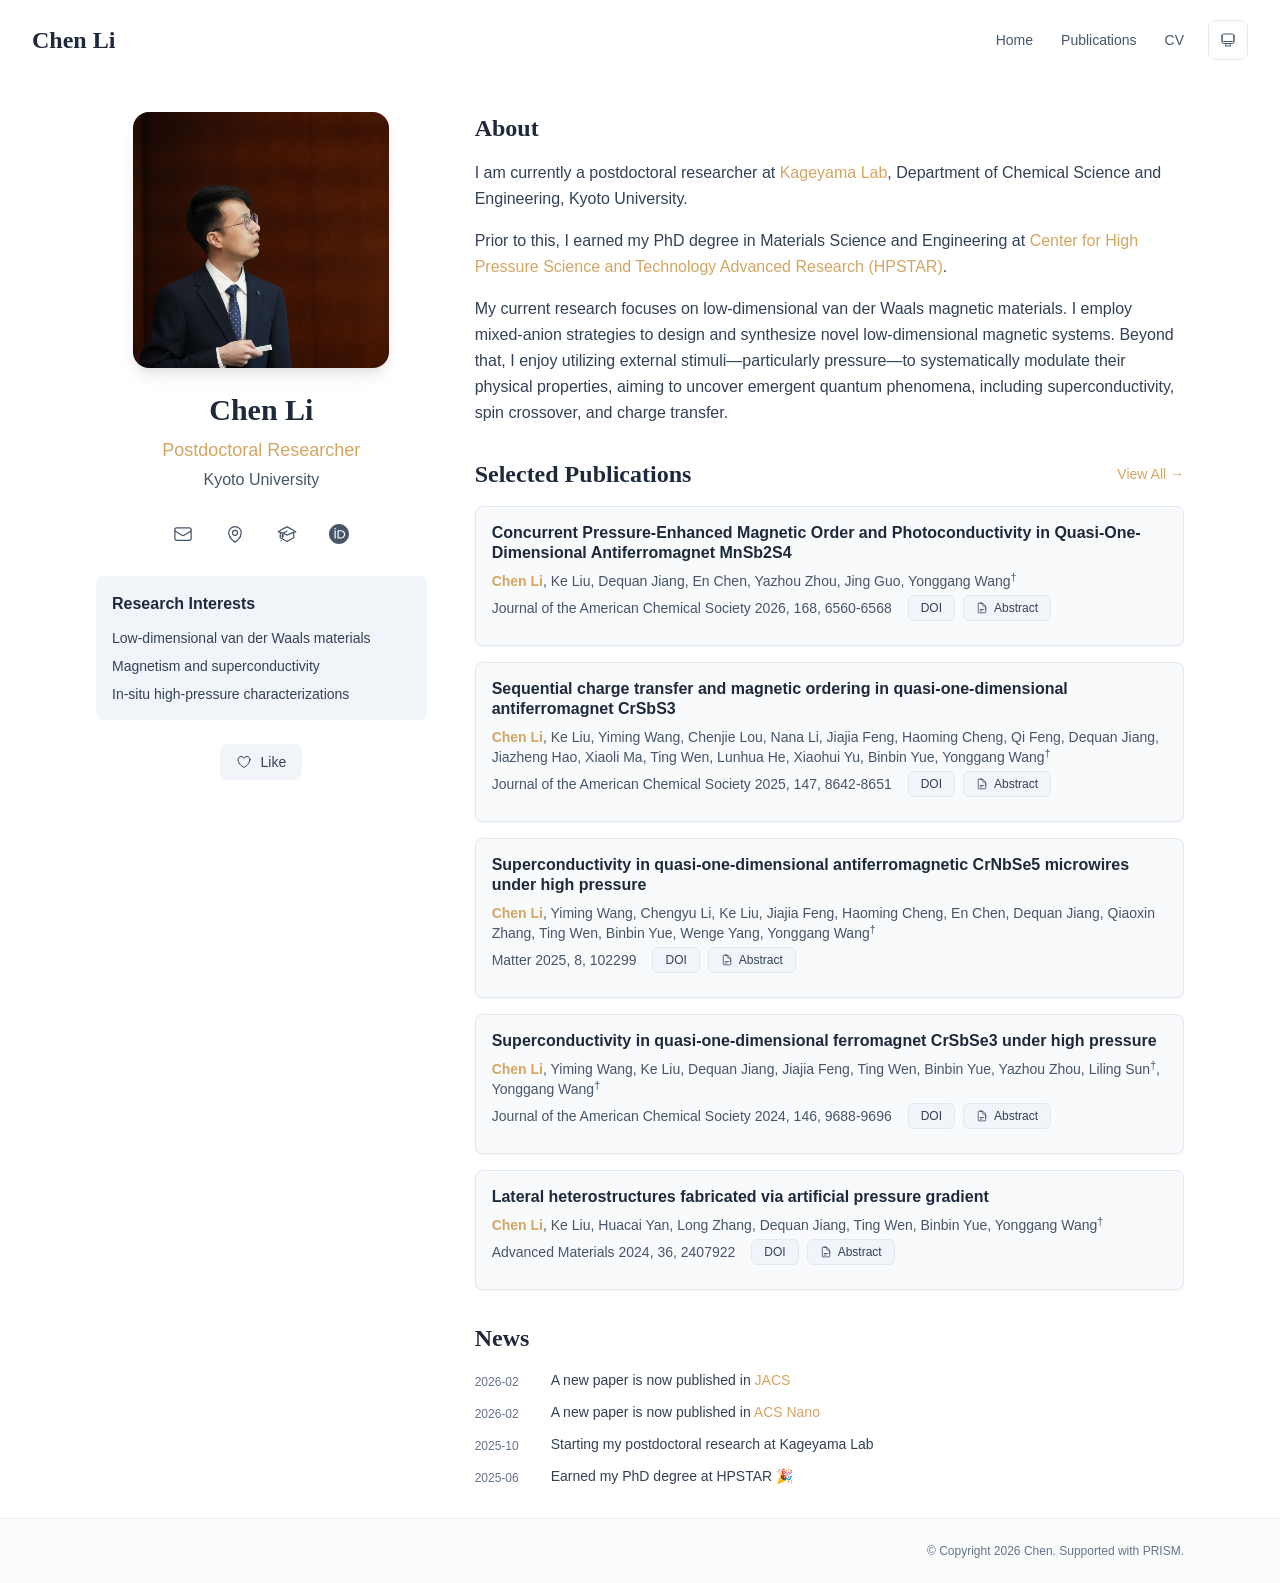
==== commit a1919039: "Add files via upload" ====
--- a/index.html
+++ b/index.html
@@ -1,4 +1,4 @@
-<!DOCTYPE html><html lang="en" class="scroll-smooth"><head><meta charSet="utf-8"/><meta name="viewport" content="width=device-width, initial-scale=1"/><link rel="preload" as="image" href="/bio.jpg"/><link rel="stylesheet" href="/_next/static/css/6cb69b24b3721559.css" data-precedence="next"/><link rel="preload" as="script" fetchPriority="low" href="/_next/static/chunks/webpack-af78f5c2c11af041.js"/><script src="/_next/static/chunks/4bd1b696-70b6d399998de86a.js" async=""></script><script src="/_next/static/chunks/684-5aaa8290a129f299.js" async=""></script><script src="/_next/static/chunks/main-app-06fecb8432d0d6ea.js" async=""></script><script src="/_next/static/chunks/461-a9a5d7b05a71d978.js" async=""></script><script src="/_next/static/chunks/874-6cc630662f3664af.js" async=""></script><script src="/_next/static/chunks/291-e39730cc9327e39b.js" async=""></script><script src="/_next/static/chunks/app/layout-7cc1626130f4eca4.js" async=""></script><script src="/_next/static/chunks/871-0fa5c1067f9691e8.js" async=""></script><script src="/_next/static/chunks/748-be9c9f38fc3e34cd.js" async=""></script><script src="/_next/static/chunks/app/page-e367ce79f6cac0ca.js" async=""></script><link rel="icon" href="/arrow.png" type="image/svg+xml"/><link rel="dns-prefetch" href="https://jialeliu.com"/><link rel="preconnect" href="https://jialeliu.com" crossorigin=""/><link rel="preload" as="font" type="font/woff2" href="https://jialeliu.com/fonts/georgiab.woff2" crossorigin=""/><script>
+<!DOCTYPE html><html lang="en" class="scroll-smooth"><head><meta charSet="utf-8"/><meta name="viewport" content="width=device-width, initial-scale=1"/><link rel="preload" as="image" href="/bio.jpg"/><link rel="stylesheet" href="/_next/static/css/342490f5145a14f1.css" data-precedence="next"/><link rel="preload" as="script" fetchPriority="low" href="/_next/static/chunks/webpack-af78f5c2c11af041.js"/><script src="/_next/static/chunks/4bd1b696-70b6d399998de86a.js" async=""></script><script src="/_next/static/chunks/684-5aaa8290a129f299.js" async=""></script><script src="/_next/static/chunks/main-app-06fecb8432d0d6ea.js" async=""></script><script src="/_next/static/chunks/461-a9a5d7b05a71d978.js" async=""></script><script src="/_next/static/chunks/874-6cc630662f3664af.js" async=""></script><script src="/_next/static/chunks/291-e39730cc9327e39b.js" async=""></script><script src="/_next/static/chunks/app/layout-7cc1626130f4eca4.js" async=""></script><script src="/_next/static/chunks/871-0fa5c1067f9691e8.js" async=""></script><script src="/_next/static/chunks/748-103ca651cc2a2462.js" async=""></script><script src="/_next/static/chunks/app/page-e367ce79f6cac0ca.js" async=""></script><link rel="icon" href="/arrow.png" type="image/svg+xml"/><link rel="dns-prefetch" href="https://jialeliu.com"/><link rel="preconnect" href="https://jialeliu.com" crossorigin=""/><link rel="preload" as="font" type="font/woff2" href="https://jialeliu.com/fonts/georgiab.woff2" crossorigin=""/><script>
               try {
                 const theme = localStorage.getItem('theme-storage');
                 const parsed = theme ? JSON.parse(theme) : null;
@@ -59,4 +59,4 @@
     }
   </script><title>Chen Li</title><meta name="description" content="Postdoctoral Researcher at Kyoto University."/><meta name="author" content="Chen Li"/><meta name="keywords" content="Chen Li,PhD,Research,Kyoto University"/><meta name="creator" content="Chen Li"/><meta name="publisher" content="Chen Li"/><meta property="og:title" content="Chen Li"/><meta property="og:description" content="Postdoctoral Researcher at Kyoto University."/><meta property="og:site_name" content="Chen Li&#x27;s Academic Website"/><meta property="og:locale" content="en_US"/><meta property="og:type" content="website"/><meta name="twitter:card" content="summary"/><meta name="twitter:title" content="Chen Li"/><meta name="twitter:description" content="Postdoctoral Researcher at Kyoto University."/><link rel="icon" href="/arrow.png"/><script>document.querySelectorAll('body link[rel="icon"], body link[rel="apple-touch-icon"]').forEach(el => document.head.appendChild(el))</script><script src="/_next/static/chunks/polyfills-42372ed130431b0a.js" noModule=""></script></head><body class="font-sans antialiased"><div style="visibility:hidden"><nav class="fixed top-0 left-0 right-0 z-50" data-headlessui-state=""><div class="transition-all duration-300 ease-out bg-transparent" style="transform:translateY(-100px)"><div class="max-w-7xl mx-auto px-4 sm:px-6 lg:px-8"><div class="flex justify-between items-center h-16 lg:h-20"><div class="flex-shrink-0" tabindex="0"><a class="text-xl lg:text-2xl font-serif font-semibold text-primary hover:text-accent transition-colors duration-200" href="/">Chen Li</a></div><div class="hidden lg:block"><div class="ml-10 flex items-center space-x-3"><div class="relative flex items-baseline space-x-1"><a data-nav-href="/" class="relative px-3 py-2 text-sm font-medium rounded-lg transition-colors duration-150 text-primary" href="/">Home</a><a data-nav-href="/publications" class="relative px-3 py-2 text-sm font-medium rounded-lg transition-colors duration-150 text-neutral-600" href="/publications/">Publications</a><a data-nav-href="/cv" class="relative px-3 py-2 text-sm font-medium rounded-lg transition-colors duration-150 text-neutral-600" href="/cv/">CV</a></div><div class="flex items-center justify-center w-10 h-10 rounded-lg border border-neutral-200 dark:border-[rgba(148,163,184,0.24)] bg-background dark:bg-neutral-800"><div class="w-4 h-4 rounded-full bg-neutral-300 animate-pulse"></div></div></div></div><div class="lg:hidden flex items-center space-x-2"><div class="flex items-center justify-center w-10 h-10 rounded-lg border border-neutral-200 dark:border-[rgba(148,163,184,0.24)] bg-background dark:bg-neutral-800"><div class="w-4 h-4 rounded-full bg-neutral-300 animate-pulse"></div></div><button class="inline-flex items-center justify-center p-2 rounded-md text-neutral-600 hover:text-primary hover:bg-neutral-100 dark:hover:bg-neutral-800 focus:outline-none focus:ring-2 focus:ring-inset focus:ring-accent transition-colors duration-200" id="headlessui-disclosure-button-«R7pdb»" type="button" aria-expanded="false" data-headlessui-state=""><span class="sr-only">Open main menu</span><div><svg xmlns="http://www.w3.org/2000/svg" fill="none" viewBox="0 0 24 24" stroke-width="1.5" stroke="currentColor" aria-hidden="true" data-slot="icon" class="block h-6 w-6"><path stroke-linecap="round" stroke-linejoin="round" d="M3.75 6.75h16.5M3.75 12h16.5m-16.5 5.25h16.5"></path></svg></div></button></div></div></div></div></nav><main class="min-h-screen pt-16 lg:pt-20"><div class="max-w-6xl mx-auto px-4 sm:px-6 lg:px-8 py-8 bg-background min-h-screen"><div class="grid grid-cols-1 lg:grid-cols-3 gap-12"><div class="lg:col-span-1"><div class="sticky top-8" style="opacity:0;transform:translateY(20px)"><div class="w-64 h-64 mx-auto mb-6 rounded-2xl overflow-hidden shadow-lg hover:shadow-xl transition-all duration-200 hover:scale-105"><img alt="Chen Li" width="256" height="256" decoding="async" data-nimg="1" class="w-full h-full object-cover object-[32%_center]" style="color:transparent" src="/bio.jpg"/></div><div class="text-center mb-6"><h1 class="text-3xl font-serif font-bold text-primary mb-2">Chen Li</h1><p class="text-lg text-accent font-medium mb-1">Postdoctoral Researcher</p><p class="text-neutral-600 mb-2">Kyoto University</p></div><div class="flex flex-wrap justify-center gap-3 sm:gap-4 mb-6 relative px-2"><div class="relative"><button class="p-2 sm:p-2 transition-colors duration-200 text-neutral-600 dark:text-neutral-400 hover:text-accent" aria-label="Email"><svg xmlns="http://www.w3.org/2000/svg" fill="none" viewBox="0 0 24 24" stroke-width="1.5" stroke="currentColor" aria-hidden="true" data-slot="icon" class="h-5 w-5"><path stroke-linecap="round" stroke-linejoin="round" d="M21.75 6.75v10.5a2.25 2.25 0 0 1-2.25 2.25h-15a2.25 2.25 0 0 1-2.25-2.25V6.75m19.5 0A2.25 2.25 0 0 0 19.5 4.5h-15a2.25 2.25 0 0 0-2.25 2.25m19.5 0v.243a2.25 2.25 0 0 1-1.07 1.916l-7.5 4.615a2.25 2.25 0 0 1-2.36 0L3.32 8.91a2.25 2.25 0 0 1-1.07-1.916V6.75"></path></svg></button></div><div class="relative"><button class="p-2 sm:p-2 transition-colors duration-200 text-neutral-600 dark:text-neutral-400 hover:text-accent" aria-label="Location"><svg xmlns="http://www.w3.org/2000/svg" fill="none" viewBox="0 0 24 24" stroke-width="1.5" stroke="currentColor" aria-hidden="true" data-slot="icon" class="h-5 w-5"><path stroke-linecap="round" stroke-linejoin="round" d="M15 10.5a3 3 0 1 1-6 0 3 3 0 0 1 6 0Z"></path><path stroke-linecap="round" stroke-linejoin="round" d="M19.5 10.5c0 7.142-7.5 11.25-7.5 11.25S4.5 17.642 4.5 10.5a7.5 7.5 0 1 1 15 0Z"></path></svg></button></div><a href="https://scholar.google.com/citations?user=0LoBZj8AAAAJ&amp;hl=en" target="_blank" rel="noopener noreferrer" class="p-2 sm:p-2 text-neutral-600 dark:text-neutral-400 hover:text-accent transition-colors duration-200" aria-label="Google Scholar"><svg xmlns="http://www.w3.org/2000/svg" fill="none" viewBox="0 0 24 24" stroke-width="1.5" stroke="currentColor" aria-hidden="true" data-slot="icon" class="h-5 w-5"><path stroke-linecap="round" stroke-linejoin="round" d="M4.26 10.147a60.438 60.438 0 0 0-.491 6.347A48.62 48.62 0 0 1 12 20.904a48.62 48.62 0 0 1 8.232-4.41 60.46 60.46 0 0 0-.491-6.347m-15.482 0a50.636 50.636 0 0 0-2.658-.813A59.906 59.906 0 0 1 12 3.493a59.903 59.903 0 0 1 10.399 5.84c-.896.248-1.783.52-2.658.814m-15.482 0A50.717 50.717 0 0 1 12 13.489a50.702 50.702 0 0 1 7.74-3.342M6.75 15a.75.75 0 1 0 0-1.5.75.75 0 0 0 0 1.5Zm0 0v-3.675A55.378 55.378 0 0 1 12 8.443m-7.007 11.55A5.981 5.981 0 0 0 6.75 15.75v-1.5"></path></svg></a><a href="https://orcid.org/0000-0002-1563-6939" target="_blank" rel="noopener noreferrer" class="p-2 sm:p-2 text-neutral-600 dark:text-neutral-400 hover:text-accent transition-colors duration-200" aria-label="ORCID"><svg viewBox="0 0 24 24" fill="currentColor" class="h-5 w-5" xmlns="http://www.w3.org/2000/svg"><path d="M12 0C5.372 0 0 5.372 0 12s5.372 12 12 12 12-5.372 12-12S18.628 0 12 0zM7.369 4.378c.525 0 .947.431.947.947s-.422.947-.947.947a.95.95 0 0 1-.947-.947c0-.525.422-.947.947-.947zm-.722 3.038h1.444v10.041H6.647V7.416zm3.562 0h3.9c3.712 0 5.344 2.653 5.344 5.025 0 2.578-2.016 5.025-5.325 5.025h-3.919V7.416zm1.444 1.303v7.444h2.297c3.272 0 4.022-2.484 4.022-3.722 0-2.016-1.284-3.722-4.097-3.722h-2.222z"></path></svg></a></div><div class="bg-neutral-100 dark:bg-neutral-800 rounded-lg p-4 mb-6 hover:shadow-lg transition-all duration-200 hover:scale-[1.02]"><h3 class="font-semibold text-primary mb-3">Research Interests</h3><div class="space-y-2 text-sm text-neutral-700 dark:text-neutral-500"><div>Low-dimensional van der Waals materials</div><div>Magnetism and superconductivity</div><div>In-situ high-pressure characterizations</div></div></div><div class="flex justify-center"><div class="relative"><button class="flex items-center space-x-2 px-4 py-2 rounded-lg font-medium text-sm transition-all duration-200 bg-neutral-100 dark:bg-neutral-800 text-neutral-700 dark:text-neutral-500 hover:bg-red-50 dark:hover:bg-red-900/20 hover:text-red-600 dark:hover:text-red-400 cursor-pointer" tabindex="0"><svg xmlns="http://www.w3.org/2000/svg" fill="none" viewBox="0 0 24 24" stroke-width="1.5" stroke="currentColor" aria-hidden="true" data-slot="icon" class="h-4 w-4"><path stroke-linecap="round" stroke-linejoin="round" d="M21 8.25c0-2.485-2.099-4.5-4.688-4.5-1.935 0-3.597 1.126-4.312 2.733-.715-1.607-2.377-2.733-4.313-2.733C5.1 3.75 3 5.765 3 8.25c0 7.22 9 12 9 12s9-4.78 9-12Z"></path></svg><span>Like</span></button></div></div></div></div><div class="lg:col-span-2 space-y-8"><section id="about" class="scroll-mt-24 space-y-8"><section style="opacity:0;transform:translateY(20px)"><h2 class="text-2xl font-serif font-bold text-primary mb-4">About</h2><div class="text-neutral-700 dark:text-neutral-600 leading-relaxed"><p class="mb-4 last:mb-0">I am currently a postdoctoral researcher at <a href="https://www.ehcc.kyoto-u.ac.jp/eh10/" node="[object Object]" target="_blank" rel="noopener noreferrer" class="text-accent font-medium transition-all duration-200 rounded hover:bg-accent/10 hover:shadow-sm">Kageyama Lab</a>, Department of Chemical Science and Engineering, Kyoto University.</p>
 <p class="mb-4 last:mb-0">Prior to this, I earned my PhD degree in Materials Science and Engineering at <a href="https://hpstar.ac.cn/" node="[object Object]" target="_blank" rel="noopener noreferrer" class="text-accent font-medium transition-all duration-200 rounded hover:bg-accent/10 hover:shadow-sm">Center for High Pressure Science and Technology Advanced Research (HPSTAR)</a>.</p>
-<p class="mb-4 last:mb-0">My current research focuses on low-dimensional van der Waals magnetic materials. I employ mixed-anion strategies to design and synthesize novel low-dimensional magnetic systems. Beyond that, I enjoy utilizing external stimuli—particularly pressure—to systematically modulate their physical properties, aiming to uncover emergent quantum phenomena, including superconductivity, spin crossover, and charge transfer.</p></div></section><section style="opacity:0;transform:translateY(20px)"><div class="flex items-center justify-between mb-4"><h2 class="text-2xl font-serif font-bold text-primary">Selected Publications</h2><a class="text-accent hover:text-accent-dark text-sm font-medium transition-all duration-200 rounded hover:bg-accent/10 hover:shadow-sm" href="/publications/">View All<!-- --> →</a></div><div class="space-y-4"><div class="bg-neutral-50 dark:bg-neutral-800 p-4 rounded-lg shadow-sm border border-neutral-200 dark:border-[rgba(148,163,184,0.24)] hover:shadow-lg transition-all duration-200 hover:scale-[1.02]" style="opacity:0;transform:translateY(20px)"><h3 class="font-semibold text-primary mb-2 leading-tight">Concurrent Pressure-Enhanced Magnetic Order and Photoconductivity in Quasi-One-Dimensional Antiferromagnet MnSb2S4</h3><p class="text-sm text-neutral-600 dark:text-neutral-500 mb-1"><span><span class="font-semibold text-accent ">Chen Li</span>, </span><span><span class=" ">Ke Liu</span>, </span><span><span class=" ">Dequan Jiang</span>, </span><span><span class=" ">En Chen</span>, </span><span><span class=" ">Yazhou Zhou</span>, </span><span><span class=" ">Jing Guo</span>, </span><span><span class=" ">Yonggang Wang</span></span></p><div class="flex flex-wrap items-center gap-x-4 gap-y-2 mb-2"><span class="text-sm text-neutral-600 dark:text-neutral-500">Journal of the American Chemical Society<!-- --> <!-- -->2026<!-- -->, 168<!-- -->, 6560-6568</span><div class="flex items-center gap-2"><a href="https://doi.org/10.1021/jacs.5c21160" target="_blank" rel="noopener noreferrer" class="inline-flex items-center px-3 py-1 rounded-md text-xs font-medium bg-neutral-100 dark:bg-neutral-900/50 border border-neutral-200 dark:border-neutral-700 text-neutral-700 dark:text-neutral-300 hover:bg-accent hover:text-white hover:border-accent dark:hover:border-accent transition-colors duration-200">DOI</a><button class="inline-flex items-center px-3 py-1 rounded-md text-xs font-medium border transition-colors duration-200 bg-neutral-100 dark:bg-neutral-900/50 border-neutral-200 dark:border-neutral-700 text-neutral-700 dark:text-neutral-300 hover:bg-accent hover:text-white hover:border-accent dark:hover:border-accent"><svg xmlns="http://www.w3.org/2000/svg" fill="none" viewBox="0 0 24 24" stroke-width="1.5" stroke="currentColor" aria-hidden="true" data-slot="icon" class="h-3 w-3 mr-1.5"><path stroke-linecap="round" stroke-linejoin="round" d="M19.5 14.25v-2.625a3.375 3.375 0 0 0-3.375-3.375h-1.5A1.125 1.125 0 0 1 13.5 7.125v-1.5a3.375 3.375 0 0 0-3.375-3.375H8.25m0 12.75h7.5m-7.5 3H12M10.5 2.25H5.625c-.621 0-1.125.504-1.125 1.125v17.25c0 .621.504 1.125 1.125 1.125h12.75c.621 0 1.125-.504 1.125-1.125V11.25a9 9 0 0 0-9-9Z"></path></svg>Abstract</button></div></div></div><div class="bg-neutral-50 dark:bg-neutral-800 p-4 rounded-lg shadow-sm border border-neutral-200 dark:border-[rgba(148,163,184,0.24)] hover:shadow-lg transition-all duration-200 hover:scale-[1.02]" style="opacity:0;transform:translateY(20px)"><h3 class="font-semibold text-primary mb-2 leading-tight">Sequential charge transfer and magnetic ordering in quasi-one-dimensional antiferromagnet CrSbS3</h3><p class="text-sm text-neutral-600 dark:text-neutral-500 mb-1"><span><span class="font-semibold text-accent ">Chen Li</span>, </span><span><span class=" ">Ke Liu</span>, </span><span><span class=" ">Yiming Wang</span>, </span><span><span class=" ">Chenjie Lou</span>, </span><span><span class=" ">Nana Li</span>, </span><span><span class=" ">Jiajia Feng</span>, </span><span><span class=" ">Haoming Cheng</span>, </span><span><span class=" ">Qi Feng</span>, </span><span><span class=" ">Dequan Jiang</span>, </span><span><span class=" ">Jiazheng Hao</span>, </span><span><span class=" ">Xiaoli Ma</span>, </span><span><span class=" ">Ting Wen</span>, </span><span><span class=" ">Lunhua He</span>, </span><span><span class=" ">Xiaohui Yu</span>, </span><span><span class=" ">Binbin Yue</span>, </span><span><span class=" ">Yonggang Wang</span></span></p><div class="flex flex-wrap items-center gap-x-4 gap-y-2 mb-2"><span class="text-sm text-neutral-600 dark:text-neutral-500">Journal of the American Chemical Society<!-- --> <!-- -->2025<!-- -->, 147<!-- -->, 8642-8651</span><div class="flex items-center gap-2"><a href="https://doi.org/10.1021/jacs.4c17892" target="_blank" rel="noopener noreferrer" class="inline-flex items-center px-3 py-1 rounded-md text-xs font-medium bg-neutral-100 dark:bg-neutral-900/50 border border-neutral-200 dark:border-neutral-700 text-neutral-700 dark:text-neutral-300 hover:bg-accent hover:text-white hover:border-accent dark:hover:border-accent transition-colors duration-200">DOI</a><button class="inline-flex items-center px-3 py-1 rounded-md text-xs font-medium border transition-colors duration-200 bg-neutral-100 dark:bg-neutral-900/50 border-neutral-200 dark:border-neutral-700 text-neutral-700 dark:text-neutral-300 hover:bg-accent hover:text-white hover:border-accent dark:hover:border-accent"><svg xmlns="http://www.w3.org/2000/svg" fill="none" viewBox="0 0 24 24" stroke-width="1.5" stroke="currentColor" aria-hidden="true" data-slot="icon" class="h-3 w-3 mr-1.5"><path stroke-linecap="round" stroke-linejoin="round" d="M19.5 14.25v-2.625a3.375 3.375 0 0 0-3.375-3.375h-1.5A1.125 1.125 0 0 1 13.5 7.125v-1.5a3.375 3.375 0 0 0-3.375-3.375H8.25m0 12.75h7.5m-7.5 3H12M10.5 2.25H5.625c-.621 0-1.125.504-1.125 1.125v17.25c0 .621.504 1.125 1.125 1.125h12.75c.621 0 1.125-.504 1.125-1.125V11.25a9 9 0 0 0-9-9Z"></path></svg>Abstract</button></div></div></div><div class="bg-neutral-50 dark:bg-neutral-800 p-4 rounded-lg shadow-sm border border-neutral-200 dark:border-[rgba(148,163,184,0.24)] hover:shadow-lg transition-all duration-200 hover:scale-[1.02]" style="opacity:0;transform:translateY(20px)"><h3 class="font-semibold text-primary mb-2 leading-tight">Superconductivity in quasi-one-dimensional antiferromagnetic CrNbSe5 microwires under high pressure</h3><p class="text-sm text-neutral-600 dark:text-neutral-500 mb-1"><span><span class="font-semibold text-accent ">Chen Li</span>, </span><span><span class=" ">Yiming Wang</span>, </span><span><span class=" ">Chengyu Li</span>, </span><span><span class=" ">Ke Liu</span>, </span><span><span class=" ">Jiajia Feng</span>, </span><span><span class=" ">Haoming Cheng</span>, </span><span><span class=" ">En Chen</span>, </span><span><span class=" ">Dequan Jiang</span>, </span><span><span class=" ">Qiaoxin Zhang</span>, </span><span><span class=" ">Ting Wen</span>, </span><span><span class=" ">Binbin Yue</span>, </span><span><span class=" ">Wenge Yang</span>, </span><span><span class=" ">Yonggang Wang</span></span></p><div class="flex flex-wrap items-center gap-x-4 gap-y-2 mb-2"><span class="text-sm text-neutral-600 dark:text-neutral-500">Matter<!-- --> <!-- -->2025<!-- -->, 8<!-- -->, 102299</span><div class="flex items-center gap-2"><a href="https://doi.org/10.1016/j.matt.2025.102299" target="_blank" rel="noopener noreferrer" class="inline-flex items-center px-3 py-1 rounded-md text-xs font-medium bg-neutral-100 dark:bg-neutral-900/50 border border-neutral-200 dark:border-neutral-700 text-neutral-700 dark:text-neutral-300 hover:bg-accent hover:text-white hover:border-accent dark:hover:border-accent transition-colors duration-200">DOI</a><button class="inline-flex items-center px-3 py-1 rounded-md text-xs font-medium border transition-colors duration-200 bg-neutral-100 dark:bg-neutral-900/50 border-neutral-200 dark:border-neutral-700 text-neutral-700 dark:text-neutral-300 hover:bg-accent hover:text-white hover:border-accent dark:hover:border-accent"><svg xmlns="http://www.w3.org/2000/svg" fill="none" viewBox="0 0 24 24" stroke-width="1.5" stroke="currentColor" aria-hidden="true" data-slot="icon" class="h-3 w-3 mr-1.5"><path stroke-linecap="round" stroke-linejoin="round" d="M19.5 14.25v-2.625a3.375 3.375 0 0 0-3.375-3.375h-1.5A1.125 1.125 0 0 1 13.5 7.125v-1.5a3.375 3.375 0 0 0-3.375-3.375H8.25m0 12.75h7.5m-7.5 3H12M10.5 2.25H5.625c-.621 0-1.125.504-1.125 1.125v17.25c0 .621.504 1.125 1.125 1.125h12.75c.621 0 1.125-.504 1.125-1.125V11.25a9 9 0 0 0-9-9Z"></path></svg>Abstract</button></div></div></div><div class="bg-neutral-50 dark:bg-neutral-800 p-4 rounded-lg shadow-sm border border-neutral-200 dark:border-[rgba(148,163,184,0.24)] hover:shadow-lg transition-all duration-200 hover:scale-[1.02]" style="opacity:0;transform:translateY(20px)"><h3 class="font-semibold text-primary mb-2 leading-tight">Superconductivity in quasi-one-dimensional ferromagnet CrSbSe3 under high pressure</h3><p class="text-sm text-neutral-600 dark:text-neutral-500 mb-1"><span><span class="font-semibold text-accent ">Chen Li</span>, </span><span><span class=" ">Yiming Wang</span>, </span><span><span class=" ">Ke Liu</span>, </span><span><span class=" ">Dequan Jiang</span>, </span><span><span class=" ">Jiajia Feng</span>, </span><span><span class=" ">Ting Wen</span>, </span><span><span class=" ">Binbin Yue</span>, </span><span><span class=" ">Yazhou Zhou</span>, </span><span><span class=" ">Liling Sun</span>, </span><span><span class=" ">Yonggang Wang</span></span></p><div class="flex flex-wrap items-center gap-x-4 gap-y-2 mb-2"><span class="text-sm text-neutral-600 dark:text-neutral-500">Journal of the American Chemical Society<!-- --> <!-- -->2024<!-- -->, 146<!-- -->, 9688-9696</span><div class="flex items-center gap-2"><a href="https://doi.org/10.1021/jacs.3c13503" target="_blank" rel="noopener noreferrer" class="inline-flex items-center px-3 py-1 rounded-md text-xs font-medium bg-neutral-100 dark:bg-neutral-900/50 border border-neutral-200 dark:border-neutral-700 text-neutral-700 dark:text-neutral-300 hover:bg-accent hover:text-white hover:border-accent dark:hover:border-accent transition-colors duration-200">DOI</a><button class="inline-flex items-center px-3 py-1 rounded-md text-xs font-medium border transition-colors duration-200 bg-neutral-100 dark:bg-neutral-900/50 border-neutral-200 dark:border-neutral-700 text-neutral-700 dark:text-neutral-300 hover:bg-accent hover:text-white hover:border-accent dark:hover:border-accent"><svg xmlns="http://www.w3.org/2000/svg" fill="none" viewBox="0 0 24 24" stroke-width="1.5" stroke="currentColor" aria-hidden="true" data-slot="icon" class="h-3 w-3 mr-1.5"><path stroke-linecap="round" stroke-linejoin="round" d="M19.5 14.25v-2.625a3.375 3.375 0 0 0-3.375-3.375h-1.5A1.125 1.125 0 0 1 13.5 7.125v-1.5a3.375 3.375 0 0 0-3.375-3.375H8.25m0 12.75h7.5m-7.5 3H12M10.5 2.25H5.625c-.621 0-1.125.504-1.125 1.125v17.25c0 .621.504 1.125 1.125 1.125h12.75c.621 0 1.125-.504 1.125-1.125V11.25a9 9 0 0 0-9-9Z"></path></svg>Abstract</button></div></div></div><div class="bg-neutral-50 dark:bg-neutral-800 p-4 rounded-lg shadow-sm border border-neutral-200 dark:border-[rgba(148,163,184,0.24)] hover:shadow-lg transition-all duration-200 hover:scale-[1.02]" style="opacity:0;transform:translateY(20px)"><h3 class="font-semibold text-primary mb-2 leading-tight">Lateral heterostructures fabricated via artificial pressure gradient</h3><p class="text-sm text-neutral-600 dark:text-neutral-500 mb-1"><span><span class="font-semibold text-accent ">Chen Li</span>, </span><span><span class=" ">Ke Liu</span>, </span><span><span class=" ">Huacai Yan</span>, </span><span><span class=" ">Long Zhang</span>, </span><span><span class=" ">Dequan Jiang</span>, </span><span><span class=" ">Ting Wen</span>, </span><span><span class=" ">Binbin Yue</span>, </span><span><span class=" ">Yonggang Wang</span></span></p><div class="flex flex-wrap items-center gap-x-4 gap-y-2 mb-2"><span class="text-sm text-neutral-600 dark:text-neutral-500">Advanced Materials<!-- --> <!-- -->2024<!-- -->, 36<!-- -->, 2407922</span><div class="flex items-center gap-2"><a href="https://doi.org/10.1002/adma.202407922" target="_blank" rel="noopener noreferrer" class="inline-flex items-center px-3 py-1 rounded-md text-xs font-medium bg-neutral-100 dark:bg-neutral-900/50 border border-neutral-200 dark:border-neutral-700 text-neutral-700 dark:text-neutral-300 hover:bg-accent hover:text-white hover:border-accent dark:hover:border-accent transition-colors duration-200">DOI</a><button class="inline-flex items-center px-3 py-1 rounded-md text-xs font-medium border transition-colors duration-200 bg-neutral-100 dark:bg-neutral-900/50 border-neutral-200 dark:border-neutral-700 text-neutral-700 dark:text-neutral-300 hover:bg-accent hover:text-white hover:border-accent dark:hover:border-accent"><svg xmlns="http://www.w3.org/2000/svg" fill="none" viewBox="0 0 24 24" stroke-width="1.5" stroke="currentColor" aria-hidden="true" data-slot="icon" class="h-3 w-3 mr-1.5"><path stroke-linecap="round" stroke-linejoin="round" d="M19.5 14.25v-2.625a3.375 3.375 0 0 0-3.375-3.375h-1.5A1.125 1.125 0 0 1 13.5 7.125v-1.5a3.375 3.375 0 0 0-3.375-3.375H8.25m0 12.75h7.5m-7.5 3H12M10.5 2.25H5.625c-.621 0-1.125.504-1.125 1.125v17.25c0 .621.504 1.125 1.125 1.125h12.75c.621 0 1.125-.504 1.125-1.125V11.25a9 9 0 0 0-9-9Z"></path></svg>Abstract</button></div></div></div></div></section><section style="opacity:0;transform:translateY(20px)"><h2 class="text-2xl font-serif font-bold text-primary mb-4">News</h2><div class="space-y-3"><div class="flex items-start space-x-3"><span class="text-xs text-neutral-500 mt-1 w-16 flex-shrink-0">2026-02</span><p class="text-sm text-neutral-700 [&amp;_a]:text-accent [&amp;_a]:!no-underline hover:[&amp;_a]:opacity-80 [&amp;_a]:transition-opacity">A new paper is now published in <a href='https://doi.org/10.1021/jacs.5c21160' target='_blank' style='text-decoration: underline;'>JACS</a></p></div><div class="flex items-start space-x-3"><span class="text-xs text-neutral-500 mt-1 w-16 flex-shrink-0">2026-02</span><p class="text-sm text-neutral-700 [&amp;_a]:text-accent [&amp;_a]:!no-underline hover:[&amp;_a]:opacity-80 [&amp;_a]:transition-opacity">A new paper is now published in <a href='https://doi.org/10.1021/acsnano.5c19072' target='_blank' style='text-decoration: underline;'>ACS Nano</a></p></div><div class="flex items-start space-x-3"><span class="text-xs text-neutral-500 mt-1 w-16 flex-shrink-0">2025-10</span><p class="text-sm text-neutral-700 [&amp;_a]:text-accent [&amp;_a]:!no-underline hover:[&amp;_a]:opacity-80 [&amp;_a]:transition-opacity">Starting my postdoctoral research at Kageyama Lab</p></div><div class="flex items-start space-x-3"><span class="text-xs text-neutral-500 mt-1 w-16 flex-shrink-0">2025-06</span><p class="text-sm text-neutral-700 [&amp;_a]:text-accent [&amp;_a]:!no-underline hover:[&amp;_a]:opacity-80 [&amp;_a]:transition-opacity">Earned my PhD degree at HPSTAR 🎉</p></div></div></section></section></div></div></div><!--$--><!--/$--><!--$--><!--/$--></main><footer class="border-t border-neutral-200/50 bg-neutral-50/50 dark:bg-neutral-900/50 dark:border-neutral-700/50"><div class="max-w-6xl mx-auto px-4 sm:px-6 lg:px-8 py-6"><div class="flex flex-col sm:flex-row justify-end items-center gap-2"><p class="text-xs text-neutral-500">© Copyright <!-- -->2026<!-- --> Chen. Supported with<!-- --> <a href="https://github.com/xyjoey/PRISM" target="_blank" rel="noopener noreferrer" class="hover:text-neutral-800 dark:hover:text-neutral-200 hover:underline transition-colors">PRISM</a>.</p></div></div></footer></div><script src="/_next/static/chunks/webpack-af78f5c2c11af041.js" async=""></script><script>(self.__next_f=self.__next_f||[]).push([0])</script><script>self.__next_f.push([1,"1:\"$Sreact.fragment\"\n3:I[3719,[\"461\",\"static/chunks/461-a9a5d7b05a71d978.js\",\"874\",\"static/chunks/874-6cc630662f3664af.js\",\"291\",\"static/chunks/291-e39730cc9327e39b.js\",\"177\",\"static/chunks/app/layout-7cc1626130f4eca4.js\"],\"ThemeProvider\"]\n4:I[310,[\"461\",\"static/chunks/461-a9a5d7b05a71d978.js\",\"874\",\"static/chunks/874-6cc630662f3664af.js\",\"291\",\"static/chunks/291-e39730cc9327e39b.js\",\"177\",\"static/chunks/app/layout-7cc1626130f4eca4.js\"],\"LocaleProvider\"]\n5:I[4574,[\"461\",\"static/chunks/461-a9a5d7b05a71d978.js\",\"874\",\"static/chunks/874-6cc630662f3664af.js\",\"291\",\"static/chunks/291-e39730cc9327e39b.js\",\"177\",\"static/chunks/app/layout-7cc1626130f4eca4.js\"],\"default\"]\n6:I[7555,[],\"\"]\n7:I[1295,[],\"\"]\n8:I[2548,[\"461\",\"static/chunks/461-a9a5d7b05a71d978.js\",\"874\",\"static/chunks/874-6cc630662f3664af.js\",\"291\",\"static/chunks/291-e39730cc9327e39b.js\",\"177\",\"static/chunks/app/layout-7cc1626130f4eca4.js\"],\"default\"]\n9:I[6613,[\"461\",\"static/chunks/461-a9a5d7b05a71d978.js\",\"871\",\"static/chunks/871-0fa5c1067f9691e8.js\",\"874\",\"static/chunks/874-6cc630662f3664af.js\",\"748\",\"static/chunks/748-be9c9f38fc3e34cd.js\",\"974\",\"static/chunks/app/page-e367ce79f6cac0ca.js\"],\"default\"]\n14:I[9665,[],\"MetadataBoundary\"]\n16:I[9665,[],\"OutletBoundary\"]\n19:I[4911,[],\"AsyncMetadataOutlet\"]\n1b:I[9665,[],\"ViewportBoundary\"]\n1d:I[6614,[],\"\"]\n:HL[\"/_next/static/css/6cb69b24b3721559.css\",\"style\"]\n2:T579,\n    try {\n      const cfg = {\"enabled\":false,\"locales\":[\"en\"],\"defaultLocale\":\"en\",\"mode\":\"auto\",\"fixedLocale\":\"en\",\"persist\":true,\"switcher\":true,\"labels\":{\"en\":\"en\"}};\n      const storageKey = 'locale-storage';\n      const normalize = (value) =\u003e typeof value === 'string' ? value.trim().replace('_', '-').toLowerCase() : '';\n      const matchLocale = (candidate) =\u003e {\n        const normalized = normalize(candidate);\n        if (!normalized) return null;\n        if (cfg.locales.includes(normalized)) return normalized;\n        const language = normalized.split('-')[0];\n        if (cfg.locales.includes(language)) return language;\n        return null;\n      }"])</script><script>self.__next_f.push([1,";\n\n      let resolved = null;\n\n      if (cfg.persist) {\n        resolved = matchLocale(localStorage.getItem(storageKey));\n      }\n\n      if (!resolved) {\n        if (cfg.mode === 'fixed') {\n          resolved = cfg.fixedLocale;\n        } else {\n          resolved = matchLocale(navigator.language);\n        }\n      }\n\n      if (!resolved) {\n        resolved = cfg.defaultLocale;\n      }\n\n      const root = document.documentElement;\n      root.lang = resolved;\n      root.setAttribute('data-locale', resolved);\n\n      if (cfg.persist) {\n        localStorage.setItem(storageKey, resolved);\n      }\n    } catch (e) {\n      const root = document.documentElement;\n      root.lang = 'en';\n      root.setAttribute('data-locale', 'en');\n    }\n  a:T48b,Low-dimensional van der Waals materials constitute fertile ground for exploring intertwined magnetism, transport, and optoelectronics, yet the structural provenance underlying the interplay among diverse quantum orders remains scarcely elucidated. Here, we report a rare case of simultaneous enhancement of magnetic order and photoconductivity in pressurized quasi-one-dimensional antiferromagnet MnSb2S4. Concomitant with a pressure-induced insulator-to-metal transition, MnSb2S4 exhibits a collapse of magnetic order and dramatic positive-to-negative photoconductivity switching at ∼30 GPa. Notably, possible superconductivity emerges with further compression. Detailed structural analyses and theoretical calculations corroborate these anomalous behaviors and unravel sequential pressure-driven orbital and spin crossover of Mn2+, accompanied by opposite evolutions of Jahn–Teller distortions in two inequivalent [MnS6] octahedra. The intriguing electronic and structural evolutions establish MnSb2S4 as a promising candidate for versatile device engineering and offer an ideal platform for deciphering intricate coupling among multiple degrees of freedom.b:T66f,@article{li2026concurrent,\n  title = {Concurrent Pressure-Enhanced Magnetic Order and Photoconductivity in Quasi-One-Dimensional Anti"])</script><script>self.__next_f.push([1,"ferromagnet MnSb2S4},\n  author = {Li, Chen and Liu, Ke and Jiang, Dequan and Chen, En and Zhou, Yazhou and Guo, Jing and Wang, Yonggang},\n  journal = {Journal of the American Chemical Society},\n  volume = {168},\n  number = {6},\n  pages = {6560-6568},\n  year = {2026},\n  publisher = {ACS Publications},\n  doi = {10.1021/jacs.5c21160},\n  abstract = {Low-dimensional van der Waals materials constitute fertile ground for exploring intertwined magnetism, transport, and optoelectronics, yet the structural provenance underlying the interplay among diverse quantum orders remains scarcely elucidated. Here, we report a rare case of simultaneous enhancement of magnetic order and photoconductivity in pressurized quasi-one-dimensional antiferromagnet MnSb2S4. Concomitant with a pressure-induced insulator-to-metal transition, MnSb2S4 exhibits a collapse of magnetic order and dramatic positive-to-negative photoconductivity switching at ∼30 GPa. Notably, possible superconductivity emerges with further compression. Detailed structural analyses and theoretical calculations corroborate these anomalous behaviors and unravel sequential pressure-driven orbital and spin crossover of Mn2+, accompanied by opposite evolutions of Jahn–Teller distortions in two inequivalent [MnS6] octahedra. The intriguing electronic and structural evolutions establish MnSb2S4 as a promising candidate for versatile device engineering and offer an ideal platform for deciphering intricate coupling among multiple degrees of freedom.}\n}c:T47a,Charge transfer and magnetic ordering are two profound condensed matter phenomena that impart distinct structures and properties to materials. However, such two effects rarely occur successively within a single material. Here, we present a unique case of temperature-induced sequential charge transfer and magnetic ordering in antiferromagnetic CrSbS3 with quasi-one-dimensional structure. Intriguingly, the contrasting effects of charge transfer between Cr and [Sb2S6] units and antiferromagnetic transition on lattice expansi"])</script><script>self.__next_f.push([1,"on result in diverse thermal expansion behaviors of lattice parameters, which ultimately leads to an anti-Invar effect on the lattice volume. Neutron powder diffraction further unravels a C-type antiferromagnetic order. Moreover, pressure regulation can also induce similar volume collapse, implying potential valence and spin-state transitions. The multiple electronic transitions observed in CrSbS3 offer a valuable platform for deciphering the interweaving among charge, spin, and lattice degrees of freedom, and shed a new light for exploring novel quantum phenomena in more low-dimensional van der Waals materials.d:T6e9,@article{li2025sequential,\n  title = {Sequential charge transfer and magnetic ordering in quasi-one-dimensional antiferromagnet CrSbS3},\n  author = {Li, Chen and Liu, Ke and Wang, Yiming and Lou, Chenjie and Li, Nana and Feng, Jiajia and Cheng, Haoming and Feng, Qi and Jiang, Dequan and Hao, Jiazheng and Ma, Xiaoli and Wen, Ting and He, Lunhua and Yu, Xiaohui and Yue, Binbin and Wang, Yonggang},\n  journal = {Journal of the American Chemical Society},\n  volume = {147},\n  number = {10},\n  pages = {8642--8651},\n  year = {2025},\n  publisher = {American Chemical Society},\n  doi = {10.1021/jacs.4c17892},\n  abstract = {Charge transfer and magnetic ordering are two profound condensed matter phenomena that impart distinct structures and properties to materials. However, such two effects rarely occur successively within a single material. Here, we present a unique case of temperature-induced sequential charge transfer and magnetic ordering in antiferromagnetic CrSbS3 with quasi-one-dimensional structure. Intriguingly, the contrasting effects of charge transfer between Cr and [Sb2S6] units and antiferromagnetic transition on lattice expansion result in diverse thermal expansion behaviors of lattice parameters, which ultimately leads to an anti-Invar effect on the lattice volume. Neutron powder diffraction further unravels a C-type antiferromagnetic order. Moreover, pressure regulation can also induce similar v"])</script><script>self.__next_f.push([1,"olume collapse, implying potential valence and spin-state transitions. The multiple electronic transitions observed in CrSbS3 offer a valuable platform for deciphering the interweaving among charge, spin, and lattice degrees of freedom, and shed a new light for exploring novel quantum phenomena in more low-dimensional van der Waals materials.}\n}e:T676,Superconductivity and magnetism have long been considered contradictory phenomena. As a result, the family of superconductors has historically lacked the presence of strongly magnetic chromium- and manganese-based compounds until the observation of superconductivity in CrAs and MnP via suppressing their long-range magnetic order under external pressure. This discovery has spurred the further exploration of novel chromium- and manganese-based superconductors. However, to date, the structural types of such compounds remain exceedingly rare. CrNbSe5 is a quasi-one-dimensional compound characterized by its unique Cr-ladder chains. In this study, its high-quality microwires are synthesized via chemical vapor transport and confirmed to exhibit antiferromagnetic and semimetallic properties at ambient pressure. Excitingly, under high pressure, the temperature-induced metal-insulator transition is gradually suppressed, and superconductivity emerges at 15.0 GPa, accompanied by an intriguing carrier-type switching. Subsequent in situ high-pressure structural characterizations confirm the corresponding electronic transitions and anomalous phonon-softening behavior. Density functional theory calculations reveal the topological evolution of the Fermi surface with increasing pressure, i.e., the Lifshitz transition, which accounts for the concurrent pressure-induced superconductivity and carrier-type switching. These findings not only add a new member to the existing family of chromium-based superconductors but also provide a promising platform to further unveil the interplay between magnetism and superconductivity in low-dimensional systems.f:T891,"])</script><script>self.__next_f.push([1,"@article{li2025superconductivity,\n  title = {Superconductivity in quasi-one-dimensional antiferromagnetic CrNbSe5 microwires under high pressure},\n  author = {Li, Chen and Wang, Yiming and Li, Chengyu and Liu, Ke and Feng, Jiajia and Cheng, Haoming and Chen, En and Jiang, Dequan and Zhang, Qiaoxin and Wen, Ting and Yue, Binbin and Yang, Wenge and Wang, Yonggang},\n  journal = {Matter},\n  volume = {8},\n  number = {12},\n  pages = {102299},\n  year = {2025},\n  publisher = {Elsevier},\n  doi = {10.1016/j.matt.2025.102299},\n  abstract = {Superconductivity and magnetism have long been considered contradictory phenomena. As a result, the family of superconductors has historically lacked the presence of strongly magnetic chromium- and manganese-based compounds until the observation of superconductivity in CrAs and MnP via suppressing their long-range magnetic order under external pressure. This discovery has spurred the further exploration of novel chromium- and manganese-based superconductors. However, to date, the structural types of such compounds remain exceedingly rare. CrNbSe5 is a quasi-one-dimensional compound characterized by its unique Cr-ladder chains. In this study, its high-quality microwires are synthesized via chemical vapor transport and confirmed to exhibit antiferromagnetic and semimetallic properties at ambient pressure. Excitingly, under high pressure, the temperature-induced metal-insulator transition is gradually suppressed, and superconductivity emerges at 15.0 GPa, accompanied by an intriguing carrier-type switching. Subsequent in situ high-pressure structural characterizations confirm the corresponding electronic transitions and anomalous phonon-softening behavior. Density functional theory calculations reveal the topological evolution of the Fermi surface with increasing pressure, i.e., the Lifshitz transition, which accounts for the concurrent pressure-induced superconductivity and carrier-type switching. These findings not only add a new member to the existing family of chromium-based superconductors but also provide a promising platform to further unveil the interplay between magnetism and superconductivity in low-dimensional systems.}\n}"])</script><script>self.__next_f.push([1,"10:T424,Nearly a decade has passed since the discovery of superconductivity in CrAs, but until now, the discovered structure types of chromium-based superconductors are still scanty. It is urgent to expand this family to decipher the interplay between magnetism and superconductivity penetratingly. Here, we report the observation of superconductivity in ferromagnet CrSbSe3 with a quasi-one-dimensional structure under high pressure. Under compression, CrSbSe3 undergoes an insulator-to-metal transition and sequential isostructural phase transitions accompanied by volume collapse. Superconductivity emerges at 32.8 GPa concomitant with metallization in CrSbSe3. A maximum superconducting transition temperature Tc of 7.7 K is achieved at 57.9 GPa benefiting from both the phonon softening and the enhanced p–d hybridization between Se and Cr in CrSbSe3. The discovery of superconductivity in CrSbSe3 expands the existing chromium-based superconductor family and sheds light on the search for concealed superconductivity in low-dimensional van der Waals materials.11:T62f,@article{li2024superconductivity,\n  title = {Superconductivity in quasi-one-dimensional ferromagnet CrSbSe3 under high pressure},\n  author = {Li, Chen and Wang, Yiming and Liu, Ke and Jiang, Dequan and Feng, Jiajia and Wen, Ting and Yue, Binbin and Zhou, Yazhou and Sun, Liling and Wang, Yonggang},\n  journal = {Journal of the American Chemical Society},\n  volume = {146},\n  number = {14},\n  pages = {9688--9696},\n  year = {2024},\n  publisher = {American Chemical Society},\n  doi = {10.1021/jacs.3c13503},\n  abstract = {Nearly a decade has passed since the discovery of superconductivity in CrAs, but until now, the discovered structure types of chromium-based superconductors are still scanty. It is urgent to expand this family to decipher the interplay between magnetism and superconductivity penetratingly. Here, we report the observation of superconductivity in ferromagnet CrSbSe3 with a quasi-one-dimensional structure under high pressure. Under compression, CrSbSe"])</script><script>self.__next_f.push([1,"3 undergoes an insulator-to-metal transition and sequential isostructural phase transitions accompanied by volume collapse. Superconductivity emerges at 32.8 GPa concomitant with metallization in CrSbSe3. A maximum superconducting transition temperature Tc of 7.7 K is achieved at 57.9 GPa benefiting from both the phonon softening and the enhanced p–d hybridization between Se and Cr in CrSbSe3. The discovery of superconductivity in CrSbSe3 expands the existing chromium-based superconductor family and sheds light on the search for concealed superconductivity in low-dimensional van der Waals materials.}\n}12:T44a,Hydrostatic conditions are generally pursued in high-pressure research, maintained to prevent the intrinsic pressure gradient on the culets of diamond anvil cells (DACs) from introducing heterogeneity to the structure and physical properties of the regulated materials. Here, a pioneering route to fabricate lateral heterostructures is proposed via artificial pressure gradients intentionally designed in DACs. Under the tailored pressure gradients, different structural phases emerge in distinct parts of the material, resulting in the formation of heterostructures. Harnessing the polymorphic transition nature of violet phosphorus under high pressure, violet/blue and violet/black phosphorus lateral heterostructures with different electrical properties have been successfully prepared by the pressure gradient method. This achievement highlights the potential of artificial pressure gradients as a portable and universal strategy for the fabrication of lateral heterostructures, shedding new light on the preparation and regulation of lateral heterostructures across a wider range of materials.13:T5d7,@article{li2024lateral,\n  title = {Lateral heterostructures fabricated via artificial pressure gradient},\n  author = {Li, Chen and Liu, Ke and Yan, Huacai and Zhang, Long and Jiang, Dequan and Wen, Ting and Yue, Binbin and Wang, Yonggang},\n  journal = {Advanced Materials},\n  volume = {36},\n  number = {47},\n  pages = {2407"])</script><script>self.__next_f.push([1,"922},\n  year = {2024},\n  doi = {10.1002/adma.202407922},\n  abstract = {Hydrostatic conditions are generally pursued in high-pressure research, maintained to prevent the intrinsic pressure gradient on the culets of diamond anvil cells (DACs) from introducing heterogeneity to the structure and physical properties of the regulated materials. Here, a pioneering route to fabricate lateral heterostructures is proposed via artificial pressure gradients intentionally designed in DACs. Under the tailored pressure gradients, different structural phases emerge in distinct parts of the material, resulting in the formation of heterostructures. Harnessing the polymorphic transition nature of violet phosphorus under high pressure, violet/blue and violet/black phosphorus lateral heterostructures with different electrical properties have been successfully prepared by the pressure gradient method. This achievement highlights the potential of artificial pressure gradients as a portable and universal strategy for the fabrication of lateral heterostructures, shedding new light on the preparation and regulation of lateral heterostructures across a wider range of materials.}\n}"])</script><script>self.__next_f.push([1,"0:{\"P\":null,\"b\":\"rW29qar47ezuyZRrwlQ9K\",\"p\":\"\",\"c\":[\"\",\"\"],\"i\":false,\"f\":[[[\"\",{\"children\":[\"__PAGE__\",{}]},\"$undefined\",\"$undefined\",true],[\"\",[\"$\",\"$1\",\"c\",{\"children\":[[[\"$\",\"link\",\"0\",{\"rel\":\"stylesheet\",\"href\":\"/_next/static/css/6cb69b24b3721559.css\",\"precedence\":\"next\",\"crossOrigin\":\"$undefined\",\"nonce\":\"$undefined\"}]],[\"$\",\"html\",null,{\"lang\":\"en\",\"className\":\"scroll-smooth\",\"suppressHydrationWarning\":true,\"children\":[[\"$\",\"head\",null,{\"children\":[[\"$\",\"link\",null,{\"rel\":\"icon\",\"href\":\"/arrow.png\",\"type\":\"image/svg+xml\"}],[\"$\",\"link\",null,{\"rel\":\"dns-prefetch\",\"href\":\"https://jialeliu.com\"}],[\"$\",\"link\",null,{\"rel\":\"preconnect\",\"href\":\"https://jialeliu.com\",\"crossOrigin\":\"\"}],[\"$\",\"link\",null,{\"rel\":\"preload\",\"as\":\"font\",\"type\":\"font/woff2\",\"href\":\"https://jialeliu.com/fonts/georgiab.woff2\",\"crossOrigin\":\"\"}],[\"$\",\"script\",null,{\"dangerouslySetInnerHTML\":{\"__html\":\"\\n              try {\\n                const theme = localStorage.getItem('theme-storage');\\n                const parsed = theme ? JSON.parse(theme) : null;\\n                const setting = parsed?.state?.theme || 'system';\\n                const prefersDark = typeof window !== 'undefined' \u0026\u0026 window.matchMedia \u0026\u0026 window.matchMedia('(prefers-color-scheme: dark)').matches;\\n                const effective = setting === 'dark' ? 'dark' : (setting === 'light' ? 'light' : (prefersDark ? 'dark' : 'light'));\\n                var root = document.documentElement;\\n                root.classList.add(effective);\\n                root.setAttribute('data-theme', effective);\\n              } catch (e) {\\n                var root = document.documentElement;\\n                root.classList.add('light');\\n                root.setAttribute('data-theme', 'light');\\n              }\\n            \"}}],[\"$\",\"script\",null,{\"dangerouslySetInnerHTML\":{\"__html\":\"$2\"}}]]}],[\"$\",\"body\",null,{\"className\":\"font-sans antialiased\",\"children\":[\"$\",\"$L3\",null,{\"children\":[\"$\",\"$L4\",null,{\"config\":{\"enabled\":false,\"locales\":[\"en\"],\"defaultLocale\":\"en\",\"mode\":\"auto\",\"fixedLocale\":\"en\",\"persist\":true,\"switcher\":true,\"labels\":{\"en\":\"en\"}},\"children\":[[\"$\",\"$L5\",null,{\"items\":[{\"title\":\"Home\",\"type\":\"page\",\"target\":\"about\",\"href\":\"/\"},{\"title\":\"Publications\",\"type\":\"page\",\"target\":\"publications\",\"href\":\"/publications\"},{\"title\":\"CV\",\"type\":\"page\",\"target\":\"cv\",\"href\":\"/cv\"}],\"siteTitle\":\"Chen Li\",\"enableOnePageMode\":false,\"i18n\":\"$0:f:0:1:1:props:children:1:props:children:1:props:children:props:children:props:config\",\"itemsByLocale\":{\"en\":[{\"title\":\"Home\",\"type\":\"page\",\"target\":\"about\",\"href\":\"/\"},{\"title\":\"Publications\",\"type\":\"page\",\"target\":\"publications\",\"href\":\"/publications\"},{\"title\":\"CV\",\"type\":\"page\",\"target\":\"cv\",\"href\":\"/cv\"}]},\"siteTitleByLocale\":{\"en\":\"Chen Li\"}}],[\"$\",\"main\",null,{\"className\":\"min-h-screen pt-16 lg:pt-20\",\"children\":[\"$\",\"$L6\",null,{\"parallelRouterKey\":\"children\",\"error\":\"$undefined\",\"errorStyles\":\"$undefined\",\"errorScripts\":\"$undefined\",\"template\":[\"$\",\"$L7\",null,{}],\"templateStyles\":\"$undefined\",\"templateScripts\":\"$undefined\",\"notFound\":[[[\"$\",\"title\",null,{\"children\":\"404: This page could not be found.\"}],[\"$\",\"div\",null,{\"style\":{\"fontFamily\":\"system-ui,\\\"Segoe UI\\\",Roboto,Helvetica,Arial,sans-serif,\\\"Apple Color Emoji\\\",\\\"Segoe UI Emoji\\\"\",\"height\":\"100vh\",\"textAlign\":\"center\",\"display\":\"flex\",\"flexDirection\":\"column\",\"alignItems\":\"center\",\"justifyContent\":\"center\"},\"children\":[\"$\",\"div\",null,{\"children\":[[\"$\",\"style\",null,{\"dangerouslySetInnerHTML\":{\"__html\":\"body{color:#000;background:#fff;margin:0}.next-error-h1{border-right:1px solid rgba(0,0,0,.3)}@media (prefers-color-scheme:dark){body{color:#fff;background:#000}.next-error-h1{border-right:1px solid rgba(255,255,255,.3)}}\"}}],[\"$\",\"h1\",null,{\"className\":\"next-error-h1\",\"style\":{\"display\":\"inline-block\",\"margin\":\"0 20px 0 0\",\"padding\":\"0 23px 0 0\",\"fontSize\":24,\"fontWeight\":500,\"verticalAlign\":\"top\",\"lineHeight\":\"49px\"},\"children\":404}],[\"$\",\"div\",null,{\"style\":{\"display\":\"inline-block\"},\"children\":[\"$\",\"h2\",null,{\"style\":{\"fontSize\":14,\"fontWeight\":400,\"lineHeight\":\"49px\",\"margin\":0},\"children\":\"This page could not be found.\"}]}]]}]}]],[]],\"forbidden\":\"$undefined\",\"unauthorized\":\"$undefined\"}]}],[\"$\",\"$L8\",null,{\"lastUpdated\":\"2026/4/11\",\"lastUpdatedByLocale\":{\"en\":\"2026/4/11\"},\"defaultLocale\":\"en\"}]]}]}]}]]}]]}],{\"children\":[\"__PAGE__\",[\"$\",\"$1\",\"c\",{\"children\":[[\"$\",\"$L9\",null,{\"dataByLocale\":{\"en\":{\"author\":{\"name\":\"Chen Li\",\"title\":\"Postdoctoral Researcher\",\"institution\":\"Kyoto University\",\"avatar\":\"/bio.jpg\"},\"social\":{\"email\":\"li.chen.5m@kyoto-u.ac.jp\",\"location\":\"Kyoto, Japan\",\"location_url\":\"https://maps.google.com\",\"location_details\":[\"A2-519, Katsura Campus,\",\"Kyoto University, Kyoto, Japan\"],\"google_scholar\":\"https://scholar.google.com/citations?user=0LoBZj8AAAAJ\u0026hl=en\",\"orcid\":\"https://orcid.org/0000-0002-1563-6939\"},\"features\":{\"enable_likes\":true,\"enable_one_page_mode\":false},\"enableOnePageMode\":false,\"researchInterests\":[\"Low-dimensional van der Waals materials\",\"Magnetism and superconductivity\",\"In-situ high-pressure characterizations\"],\"pagesToShow\":[{\"type\":\"about\",\"id\":\"about\",\"sections\":[{\"id\":\"about\",\"type\":\"markdown\",\"source\":\"bio.md\",\"title\":\"About\",\"content\":\"I am currently a postdoctoral researcher at [Kageyama Lab](https://www.ehcc.kyoto-u.ac.jp/eh10/), Department of Chemical Science and Engineering, Kyoto University.\\r\\n\\r\\nPrior to this, I earned my PhD degree in Materials Science and Engineering at [Center for High Pressure Science and Technology Advanced Research (HPSTAR)](https://hpstar.ac.cn/).\\r\\n\\r\\nMy current research focuses on low-dimensional van der Waals magnetic materials. I employ mixed-anion strategies to design and synthesize novel low-dimensional magnetic systems. Beyond that, I enjoy utilizing external stimuli—particularly pressure—to systematically modulate their physical properties, aiming to uncover emergent quantum phenomena, including superconductivity, spin crossover, and charge transfer.\"},{\"id\":\"featured_publications\",\"type\":\"publications\",\"title\":\"Selected Publications\",\"filter\":\"selected\",\"limit\":5,\"publications\":[{\"id\":\"li2026concurrent\",\"title\":\"Concurrent Pressure-Enhanced Magnetic Order and Photoconductivity in Quasi-One-Dimensional Antiferromagnet MnSb2S4\",\"authors\":[{\"name\":\"Chen Li\",\"isHighlighted\":true,\"isCorresponding\":false,\"isCoAuthor\":false},{\"name\":\"Ke Liu\",\"isHighlighted\":false,\"isCorresponding\":false,\"isCoAuthor\":false},{\"name\":\"Dequan Jiang\",\"isHighlighted\":false,\"isCorresponding\":false,\"isCoAuthor\":false},{\"name\":\"En Chen\",\"isHighlighted\":false,\"isCorresponding\":false,\"isCoAuthor\":false},{\"name\":\"Yazhou Zhou\",\"isHighlighted\":false,\"isCorresponding\":false,\"isCoAuthor\":false},{\"name\":\"Jing Guo\",\"isHighlighted\":false,\"isCorresponding\":false,\"isCoAuthor\":false},{\"name\":\"Yonggang Wang\",\"isHighlighted\":false,\"isCorresponding\":false,\"isCoAuthor\":false}],\"year\":2026,\"type\":\"journal\",\"status\":\"published\",\"tags\":[],\"keywords\":\"$0:f:0:1:2:children:1:props:children:0:props:dataByLocale:en:pagesToShow:0:sections:1:publications:0:tags\",\"researchArea\":\"machine-learning\",\"journal\":\"Journal of the American Chemical Society\",\"conference\":\"\",\"volume\":\"168\",\"issue\":\"6\",\"pages\":\"6560-6568\",\"doi\":\"10.1021/jacs.5c21160\",\"abstract\":\"$a\",\"description\":\"\",\"selected\":true,\"preview\":\"2026JACS.png\",\"bibtex\":\"$b\"},{\"id\":\"li2025sequential\",\"title\":\"Sequential charge transfer and magnetic ordering in quasi-one-dimensional antiferromagnet CrSbS3\",\"authors\":[{\"name\":\"Chen Li\",\"isHighlighted\":true,\"isCorresponding\":false,\"isCoAuthor\":false},{\"name\":\"Ke Liu\",\"isHighlighted\":false,\"isCorresponding\":false,\"isCoAuthor\":false},{\"name\":\"Yiming Wang\",\"isHighlighted\":false,\"isCorresponding\":false,\"isCoAuthor\":false},{\"name\":\"Chenjie Lou\",\"isHighlighted\":false,\"isCorresponding\":false,\"isCoAuthor\":false},{\"name\":\"Nana Li\",\"isHighlighted\":false,\"isCorresponding\":false,\"isCoAuthor\":false},{\"name\":\"Jiajia Feng\",\"isHighlighted\":false,\"isCorresponding\":false,\"isCoAuthor\":false},{\"name\":\"Haoming Cheng\",\"isHighlighted\":false,\"isCorresponding\":false,\"isCoAuthor\":false},{\"name\":\"Qi Feng\",\"isHighlighted\":false,\"isCorresponding\":false,\"isCoAuthor\":false},{\"name\":\"Dequan Jiang\",\"isHighlighted\":false,\"isCorresponding\":false,\"isCoAuthor\":false},{\"name\":\"Jiazheng Hao\",\"isHighlighted\":false,\"isCorresponding\":false,\"isCoAuthor\":false},{\"name\":\"Xiaoli Ma\",\"isHighlighted\":false,\"isCorresponding\":false,\"isCoAuthor\":false},{\"name\":\"Ting Wen\",\"isHighlighted\":false,\"isCorresponding\":false,\"isCoAuthor\":false},{\"name\":\"Lunhua He\",\"isHighlighted\":false,\"isCorresponding\":false,\"isCoAuthor\":false},{\"name\":\"Xiaohui Yu\",\"isHighlighted\":false,\"isCorresponding\":false,\"isCoAuthor\":false},{\"name\":\"Binbin Yue\",\"isHighlighted\":false,\"isCorresponding\":false,\"isCoAuthor\":false},{\"name\":\"Yonggang Wang\",\"isHighlighted\":false,\"isCorresponding\":false,\"isCoAuthor\":false}],\"year\":2025,\"type\":\"journal\",\"status\":\"published\",\"tags\":[],\"keywords\":\"$0:f:0:1:2:children:1:props:children:0:props:dataByLocale:en:pagesToShow:0:sections:1:publications:1:tags\",\"researchArea\":\"machine-learning\",\"journal\":\"Journal of the American Chemical Society\",\"conference\":\"\",\"volume\":\"147\",\"issue\":\"10\",\"pages\":\"8642--8651\",\"doi\":\"10.1021/jacs.4c17892\",\"abstract\":\"$c\",\"description\":\"\",\"selected\":true,\"preview\":\"2025JACS.png\",\"bibtex\":\"$d\"},{\"id\":\"li2025superconductivity\",\"title\":\"Superconductivity in quasi-one-dimensional antiferromagnetic CrNbSe5 microwires under high pressure\",\"authors\":[{\"name\":\"Chen Li\",\"isHighlighted\":true,\"isCorresponding\":false,\"isCoAuthor\":false},{\"name\":\"Yiming Wang\",\"isHighlighted\":false,\"isCorresponding\":false,\"isCoAuthor\":false},{\"name\":\"Chengyu Li\",\"isHighlighted\":false,\"isCorresponding\":false,\"isCoAuthor\":false},{\"name\":\"Ke Liu\",\"isHighlighted\":false,\"isCorresponding\":false,\"isCoAuthor\":false},{\"name\":\"Jiajia Feng\",\"isHighlighted\":false,\"isCorresponding\":false,\"isCoAuthor\":false},{\"name\":\"Haoming Cheng\",\"isHighlighted\":false,\"isCorresponding\":false,\"isCoAuthor\":false},{\"name\":\"En Chen\",\"isHighlighted\":false,\"isCorresponding\":false,\"isCoAuthor\":false},{\"name\":\"Dequan Jiang\",\"isHighlighted\":false,\"isCorresponding\":false,\"isCoAuthor\":false},{\"name\":\"Qiaoxin Zhang\",\"isHighlighted\":false,\"isCorresponding\":false,\"isCoAuthor\":false},{\"name\":\"Ting Wen\",\"isHighlighted\":false,\"isCorresponding\":false,\"isCoAuthor\":false},{\"name\":\"Binbin Yue\",\"isHighlighted\":false,\"isCorresponding\":false,\"isCoAuthor\":false},{\"name\":\"Wenge Yang\",\"isHighlighted\":false,\"isCorresponding\":false,\"isCoAuthor\":false},{\"name\":\"Yonggang Wang\",\"isHighlighted\":false,\"isCorresponding\":false,\"isCoAuthor\":false}],\"year\":2025,\"type\":\"journal\",\"status\":\"published\",\"tags\":[],\"keywords\":\"$0:f:0:1:2:children:1:props:children:0:props:dataByLocale:en:pagesToShow:0:sections:1:publications:2:tags\",\"researchArea\":\"machine-learning\",\"journal\":\"Matter\",\"conference\":\"\",\"volume\":\"8\",\"issue\":\"12\",\"pages\":\"102299\",\"doi\":\"10.1016/j.matt.2025.102299\",\"abstract\":\"$e\",\"description\":\"\",\"selected\":true,\"preview\":\"2025Matter.png\",\"bibtex\":\"$f\"},{\"id\":\"li2024superconductivity\",\"title\":\"Superconductivity in quasi-one-dimensional ferromagnet CrSbSe3 under high pressure\",\"authors\":[{\"name\":\"Chen Li\",\"isHighlighted\":true,\"isCorresponding\":false,\"isCoAuthor\":false},{\"name\":\"Yiming Wang\",\"isHighlighted\":false,\"isCorresponding\":false,\"isCoAuthor\":false},{\"name\":\"Ke Liu\",\"isHighlighted\":false,\"isCorresponding\":false,\"isCoAuthor\":false},{\"name\":\"Dequan Jiang\",\"isHighlighted\":false,\"isCorresponding\":false,\"isCoAuthor\":false},{\"name\":\"Jiajia Feng\",\"isHighlighted\":false,\"isCorresponding\":false,\"isCoAuthor\":false},{\"name\":\"Ting Wen\",\"isHighlighted\":false,\"isCorresponding\":false,\"isCoAuthor\":false},{\"name\":\"Binbin Yue\",\"isHighlighted\":false,\"isCorresponding\":false,\"isCoAuthor\":false},{\"name\":\"Yazhou Zhou\",\"isHighlighted\":false,\"isCorresponding\":false,\"isCoAuthor\":false},{\"name\":\"Liling Sun\",\"isHighlighted\":false,\"isCorresponding\":false,\"isCoAuthor\":false},{\"name\":\"Yonggang Wang\",\"isHighlighted\":false,\"isCorresponding\":false,\"isCoAuthor\":false}],\"year\":2024,\"type\":\"journal\",\"status\":\"published\",\"tags\":[],\"keywords\":\"$0:f:0:1:2:children:1:props:children:0:props:dataByLocale:en:pagesToShow:0:sections:1:publications:3:tags\",\"researchArea\":\"machine-learning\",\"journal\":\"Journal of the American Chemical Society\",\"conference\":\"\",\"volume\":\"146\",\"issue\":\"14\",\"pages\":\"9688--9696\",\"doi\":\"10.1021/jacs.3c13503\",\"abstract\":\"$10\",\"description\":\"\",\"selected\":true,\"preview\":\"2024JACS.png\",\"bibtex\":\"$11\"},{\"id\":\"li2024lateral\",\"title\":\"Lateral heterostructures fabricated via artificial pressure gradient\",\"authors\":[{\"name\":\"Chen Li\",\"isHighlighted\":true,\"isCorresponding\":false,\"isCoAuthor\":false},{\"name\":\"Ke Liu\",\"isHighlighted\":false,\"isCorresponding\":false,\"isCoAuthor\":false},{\"name\":\"Huacai Yan\",\"isHighlighted\":false,\"isCorresponding\":false,\"isCoAuthor\":false},{\"name\":\"Long Zhang\",\"isHighlighted\":false,\"isCorresponding\":false,\"isCoAuthor\":false},{\"name\":\"Dequan Jiang\",\"isHighlighted\":false,\"isCorresponding\":false,\"isCoAuthor\":false},{\"name\":\"Ting Wen\",\"isHighlighted\":false,\"isCorresponding\":false,\"isCoAuthor\":false},{\"name\":\"Binbin Yue\",\"isHighlighted\":false,\"isCorresponding\":false,\"isCoAuthor\":false},{\"name\":\"Yonggang Wang\",\"isHighlighted\":false,\"isCorresponding\":false,\"isCoAuthor\":false}],\"year\":2024,\"type\":\"journal\",\"status\":\"published\",\"tags\":[],\"keywords\":\"$0:f:0:1:2:children:1:props:children:0:props:dataByLocale:en:pagesToShow:0:sections:1:publications:4:tags\",\"researchArea\":\"machine-learning\",\"journal\":\"Advanced Materials\",\"conference\":\"\",\"volume\":\"36\",\"issue\":\"47\",\"pages\":\"2407922\",\"doi\":\"10.1002/adma.202407922\",\"abstract\":\"$12\",\"description\":\"\",\"selected\":true,\"preview\":\"2024AM.png\",\"bibtex\":\"$13\"}]},{\"id\":\"news\",\"type\":\"list\",\"title\":\"News\",\"source\":\"news.toml\",\"items\":[{\"date\":\"2026-02\",\"content\":\"A new paper is now published in \u003ca href='https://doi.org/10.1021/jacs.5c21160' target='_blank' style='text-decoration: underline;'\u003eJACS\u003c/a\u003e\"},{\"date\":\"2026-02\",\"content\":\"A new paper is now published in \u003ca href='https://doi.org/10.1021/acsnano.5c19072' target='_blank' style='text-decoration: underline;'\u003eACS Nano\u003c/a\u003e\"},{\"date\":\"2025-10\",\"content\":\"Starting my postdoctoral research at Kageyama Lab\"},{\"date\":\"2025-06\",\"content\":\"Earned my PhD degree at HPSTAR 🎉\"}]}]}]}},\"defaultLocale\":\"en\"}],[\"$\",\"$L14\",null,{\"children\":\"$L15\"}],null,[\"$\",\"$L16\",null,{\"children\":[\"$L17\",\"$L18\",[\"$\",\"$L19\",null,{\"promise\":\"$@1a\"}]]}]]}],{},null,false]},null,false],[\"$\",\"$1\",\"h\",{\"children\":[null,[\"$\",\"$1\",\"IEBxrcMomtz0Ud5tqGCIY\",{\"children\":[[\"$\",\"$L1b\",null,{\"children\":\"$L1c\"}],null]}],null]}],false]],\"m\":\"$undefined\",\"G\":[\"$1d\",\"$undefined\"],\"s\":false,\"S\":true}\n"])</script><script>self.__next_f.push([1,"1e:\"$Sreact.suspense\"\n1f:I[4911,[],\"AsyncMetadata\"]\n15:[\"$\",\"$1e\",null,{\"fallback\":null,\"children\":[\"$\",\"$L1f\",null,{\"promise\":\"$@20\"}]}]\n"])</script><script>self.__next_f.push([1,"18:null\n"])</script><script>self.__next_f.push([1,"1c:[[\"$\",\"meta\",\"0\",{\"charSet\":\"utf-8\"}],[\"$\",\"meta\",\"1\",{\"name\":\"viewport\",\"content\":\"width=device-width, initial-scale=1\"}]]\n17:null\n"])</script><script>self.__next_f.push([1,"20:{\"metadata\":[[\"$\",\"title\",\"0\",{\"children\":\"Chen Li\"}],[\"$\",\"meta\",\"1\",{\"name\":\"description\",\"content\":\"Postdoctoral Researcher at Kyoto University.\"}],[\"$\",\"meta\",\"2\",{\"name\":\"author\",\"content\":\"Chen Li\"}],[\"$\",\"meta\",\"3\",{\"name\":\"keywords\",\"content\":\"Chen Li,PhD,Research,Kyoto University\"}],[\"$\",\"meta\",\"4\",{\"name\":\"creator\",\"content\":\"Chen Li\"}],[\"$\",\"meta\",\"5\",{\"name\":\"publisher\",\"content\":\"Chen Li\"}],[\"$\",\"meta\",\"6\",{\"property\":\"og:title\",\"content\":\"Chen Li\"}],[\"$\",\"meta\",\"7\",{\"property\":\"og:description\",\"content\":\"Postdoctoral Researcher at Kyoto University.\"}],[\"$\",\"meta\",\"8\",{\"property\":\"og:site_name\",\"content\":\"Chen Li's Academic Website\"}],[\"$\",\"meta\",\"9\",{\"property\":\"og:locale\",\"content\":\"en_US\"}],[\"$\",\"meta\",\"10\",{\"property\":\"og:type\",\"content\":\"website\"}],[\"$\",\"meta\",\"11\",{\"name\":\"twitter:card\",\"content\":\"summary\"}],[\"$\",\"meta\",\"12\",{\"name\":\"twitter:title\",\"content\":\"Chen Li\"}],[\"$\",\"meta\",\"13\",{\"name\":\"twitter:description\",\"content\":\"Postdoctoral Researcher at Kyoto University.\"}],[\"$\",\"link\",\"14\",{\"rel\":\"icon\",\"href\":\"/arrow.png\"}]],\"error\":null,\"digest\":\"$undefined\"}\n1a:{\"metadata\":\"$20:metadata\",\"error\":null,\"digest\":\"$undefined\"}\n"])</script></body></html>+<p class="mb-4 last:mb-0">My current research focuses on low-dimensional van der Waals magnetic materials. I employ mixed-anion strategies to design and synthesize novel low-dimensional magnetic systems. Beyond that, I enjoy utilizing external stimuli—particularly pressure—to systematically modulate their physical properties, aiming to uncover emergent quantum phenomena, including superconductivity, spin crossover, and charge transfer.</p></div></section><section style="opacity:0;transform:translateY(20px)"><div class="flex items-center justify-between mb-4"><h2 class="text-2xl font-serif font-bold text-primary">Selected Publications</h2><a class="text-accent hover:text-accent-dark text-sm font-medium transition-all duration-200 rounded hover:bg-accent/10 hover:shadow-sm" href="/publications/">View All<!-- --> →</a></div><div class="space-y-4"><div class="bg-neutral-50 dark:bg-neutral-800 p-4 rounded-lg shadow-sm border border-neutral-200 dark:border-[rgba(148,163,184,0.24)] hover:shadow-lg transition-all duration-200 hover:scale-[1.02]" style="opacity:0;transform:translateY(20px)"><h3 class="font-semibold text-primary mb-2 leading-tight">Concurrent Pressure-Enhanced Magnetic Order and Photoconductivity in Quasi-One-Dimensional Antiferromagnet MnSb2S4</h3><p class="text-sm text-neutral-600 dark:text-neutral-500 mb-1"><span><span class="font-semibold text-accent ">Chen Li</span>, </span><span><span class=" ">Ke Liu</span>, </span><span><span class=" ">Dequan Jiang</span>, </span><span><span class=" ">En Chen</span>, </span><span><span class=" ">Yazhou Zhou</span>, </span><span><span class=" ">Jing Guo</span>, </span><span><span class=" ">Yonggang Wang</span><sup class="ml-0 text-neutral-600 dark:text-neutral-500">†</sup></span></p><div class="flex flex-wrap items-center gap-x-4 gap-y-2 mb-2"><span class="text-sm text-neutral-600 dark:text-neutral-500">Journal of the American Chemical Society<!-- --> <!-- -->2026<!-- -->, 168<!-- -->, 6560-6568</span><div class="flex items-center gap-2"><a href="https://doi.org/10.1021/jacs.5c21160" target="_blank" rel="noopener noreferrer" class="inline-flex items-center px-3 py-1 rounded-md text-xs font-medium bg-neutral-100 dark:bg-neutral-900/50 border border-neutral-200 dark:border-neutral-700 text-neutral-700 dark:text-neutral-300 hover:bg-accent hover:text-white hover:border-accent dark:hover:border-accent transition-colors duration-200">DOI</a><button class="inline-flex items-center px-3 py-1 rounded-md text-xs font-medium border transition-colors duration-200 bg-neutral-100 dark:bg-neutral-900/50 border-neutral-200 dark:border-neutral-700 text-neutral-700 dark:text-neutral-300 hover:bg-accent hover:text-white hover:border-accent dark:hover:border-accent"><svg xmlns="http://www.w3.org/2000/svg" fill="none" viewBox="0 0 24 24" stroke-width="1.5" stroke="currentColor" aria-hidden="true" data-slot="icon" class="h-3 w-3 mr-1.5"><path stroke-linecap="round" stroke-linejoin="round" d="M19.5 14.25v-2.625a3.375 3.375 0 0 0-3.375-3.375h-1.5A1.125 1.125 0 0 1 13.5 7.125v-1.5a3.375 3.375 0 0 0-3.375-3.375H8.25m0 12.75h7.5m-7.5 3H12M10.5 2.25H5.625c-.621 0-1.125.504-1.125 1.125v17.25c0 .621.504 1.125 1.125 1.125h12.75c.621 0 1.125-.504 1.125-1.125V11.25a9 9 0 0 0-9-9Z"></path></svg>Abstract</button></div></div></div><div class="bg-neutral-50 dark:bg-neutral-800 p-4 rounded-lg shadow-sm border border-neutral-200 dark:border-[rgba(148,163,184,0.24)] hover:shadow-lg transition-all duration-200 hover:scale-[1.02]" style="opacity:0;transform:translateY(20px)"><h3 class="font-semibold text-primary mb-2 leading-tight">Sequential charge transfer and magnetic ordering in quasi-one-dimensional antiferromagnet CrSbS3</h3><p class="text-sm text-neutral-600 dark:text-neutral-500 mb-1"><span><span class="font-semibold text-accent ">Chen Li</span>, </span><span><span class=" ">Ke Liu</span>, </span><span><span class=" ">Yiming Wang</span>, </span><span><span class=" ">Chenjie Lou</span>, </span><span><span class=" ">Nana Li</span>, </span><span><span class=" ">Jiajia Feng</span>, </span><span><span class=" ">Haoming Cheng</span>, </span><span><span class=" ">Qi Feng</span>, </span><span><span class=" ">Dequan Jiang</span>, </span><span><span class=" ">Jiazheng Hao</span>, </span><span><span class=" ">Xiaoli Ma</span>, </span><span><span class=" ">Ting Wen</span>, </span><span><span class=" ">Lunhua He</span>, </span><span><span class=" ">Xiaohui Yu</span>, </span><span><span class=" ">Binbin Yue</span>, </span><span><span class=" ">Yonggang Wang</span><sup class="ml-0 text-neutral-600 dark:text-neutral-500">†</sup></span></p><div class="flex flex-wrap items-center gap-x-4 gap-y-2 mb-2"><span class="text-sm text-neutral-600 dark:text-neutral-500">Journal of the American Chemical Society<!-- --> <!-- -->2025<!-- -->, 147<!-- -->, 8642-8651</span><div class="flex items-center gap-2"><a href="https://doi.org/10.1021/jacs.4c17892" target="_blank" rel="noopener noreferrer" class="inline-flex items-center px-3 py-1 rounded-md text-xs font-medium bg-neutral-100 dark:bg-neutral-900/50 border border-neutral-200 dark:border-neutral-700 text-neutral-700 dark:text-neutral-300 hover:bg-accent hover:text-white hover:border-accent dark:hover:border-accent transition-colors duration-200">DOI</a><button class="inline-flex items-center px-3 py-1 rounded-md text-xs font-medium border transition-colors duration-200 bg-neutral-100 dark:bg-neutral-900/50 border-neutral-200 dark:border-neutral-700 text-neutral-700 dark:text-neutral-300 hover:bg-accent hover:text-white hover:border-accent dark:hover:border-accent"><svg xmlns="http://www.w3.org/2000/svg" fill="none" viewBox="0 0 24 24" stroke-width="1.5" stroke="currentColor" aria-hidden="true" data-slot="icon" class="h-3 w-3 mr-1.5"><path stroke-linecap="round" stroke-linejoin="round" d="M19.5 14.25v-2.625a3.375 3.375 0 0 0-3.375-3.375h-1.5A1.125 1.125 0 0 1 13.5 7.125v-1.5a3.375 3.375 0 0 0-3.375-3.375H8.25m0 12.75h7.5m-7.5 3H12M10.5 2.25H5.625c-.621 0-1.125.504-1.125 1.125v17.25c0 .621.504 1.125 1.125 1.125h12.75c.621 0 1.125-.504 1.125-1.125V11.25a9 9 0 0 0-9-9Z"></path></svg>Abstract</button></div></div></div><div class="bg-neutral-50 dark:bg-neutral-800 p-4 rounded-lg shadow-sm border border-neutral-200 dark:border-[rgba(148,163,184,0.24)] hover:shadow-lg transition-all duration-200 hover:scale-[1.02]" style="opacity:0;transform:translateY(20px)"><h3 class="font-semibold text-primary mb-2 leading-tight">Superconductivity in quasi-one-dimensional antiferromagnetic CrNbSe5 microwires under high pressure</h3><p class="text-sm text-neutral-600 dark:text-neutral-500 mb-1"><span><span class="font-semibold text-accent ">Chen Li</span>, </span><span><span class=" ">Yiming Wang</span>, </span><span><span class=" ">Chengyu Li</span>, </span><span><span class=" ">Ke Liu</span>, </span><span><span class=" ">Jiajia Feng</span>, </span><span><span class=" ">Haoming Cheng</span>, </span><span><span class=" ">En Chen</span>, </span><span><span class=" ">Dequan Jiang</span>, </span><span><span class=" ">Qiaoxin Zhang</span>, </span><span><span class=" ">Ting Wen</span>, </span><span><span class=" ">Binbin Yue</span>, </span><span><span class=" ">Wenge Yang</span>, </span><span><span class=" ">Yonggang Wang</span><sup class="ml-0 text-neutral-600 dark:text-neutral-500">†</sup></span></p><div class="flex flex-wrap items-center gap-x-4 gap-y-2 mb-2"><span class="text-sm text-neutral-600 dark:text-neutral-500">Matter<!-- --> <!-- -->2025<!-- -->, 8<!-- -->, 102299</span><div class="flex items-center gap-2"><a href="https://doi.org/10.1016/j.matt.2025.102299" target="_blank" rel="noopener noreferrer" class="inline-flex items-center px-3 py-1 rounded-md text-xs font-medium bg-neutral-100 dark:bg-neutral-900/50 border border-neutral-200 dark:border-neutral-700 text-neutral-700 dark:text-neutral-300 hover:bg-accent hover:text-white hover:border-accent dark:hover:border-accent transition-colors duration-200">DOI</a><button class="inline-flex items-center px-3 py-1 rounded-md text-xs font-medium border transition-colors duration-200 bg-neutral-100 dark:bg-neutral-900/50 border-neutral-200 dark:border-neutral-700 text-neutral-700 dark:text-neutral-300 hover:bg-accent hover:text-white hover:border-accent dark:hover:border-accent"><svg xmlns="http://www.w3.org/2000/svg" fill="none" viewBox="0 0 24 24" stroke-width="1.5" stroke="currentColor" aria-hidden="true" data-slot="icon" class="h-3 w-3 mr-1.5"><path stroke-linecap="round" stroke-linejoin="round" d="M19.5 14.25v-2.625a3.375 3.375 0 0 0-3.375-3.375h-1.5A1.125 1.125 0 0 1 13.5 7.125v-1.5a3.375 3.375 0 0 0-3.375-3.375H8.25m0 12.75h7.5m-7.5 3H12M10.5 2.25H5.625c-.621 0-1.125.504-1.125 1.125v17.25c0 .621.504 1.125 1.125 1.125h12.75c.621 0 1.125-.504 1.125-1.125V11.25a9 9 0 0 0-9-9Z"></path></svg>Abstract</button></div></div></div><div class="bg-neutral-50 dark:bg-neutral-800 p-4 rounded-lg shadow-sm border border-neutral-200 dark:border-[rgba(148,163,184,0.24)] hover:shadow-lg transition-all duration-200 hover:scale-[1.02]" style="opacity:0;transform:translateY(20px)"><h3 class="font-semibold text-primary mb-2 leading-tight">Superconductivity in quasi-one-dimensional ferromagnet CrSbSe3 under high pressure</h3><p class="text-sm text-neutral-600 dark:text-neutral-500 mb-1"><span><span class="font-semibold text-accent ">Chen Li</span>, </span><span><span class=" ">Yiming Wang</span>, </span><span><span class=" ">Ke Liu</span>, </span><span><span class=" ">Dequan Jiang</span>, </span><span><span class=" ">Jiajia Feng</span>, </span><span><span class=" ">Ting Wen</span>, </span><span><span class=" ">Binbin Yue</span>, </span><span><span class=" ">Yazhou Zhou</span>, </span><span><span class=" ">Liling Sun</span><sup class="ml-0 text-neutral-600 dark:text-neutral-500">†</sup>, </span><span><span class=" ">Yonggang Wang</span><sup class="ml-0 text-neutral-600 dark:text-neutral-500">†</sup></span></p><div class="flex flex-wrap items-center gap-x-4 gap-y-2 mb-2"><span class="text-sm text-neutral-600 dark:text-neutral-500">Journal of the American Chemical Society<!-- --> <!-- -->2024<!-- -->, 146<!-- -->, 9688-9696</span><div class="flex items-center gap-2"><a href="https://doi.org/10.1021/jacs.3c13503" target="_blank" rel="noopener noreferrer" class="inline-flex items-center px-3 py-1 rounded-md text-xs font-medium bg-neutral-100 dark:bg-neutral-900/50 border border-neutral-200 dark:border-neutral-700 text-neutral-700 dark:text-neutral-300 hover:bg-accent hover:text-white hover:border-accent dark:hover:border-accent transition-colors duration-200">DOI</a><button class="inline-flex items-center px-3 py-1 rounded-md text-xs font-medium border transition-colors duration-200 bg-neutral-100 dark:bg-neutral-900/50 border-neutral-200 dark:border-neutral-700 text-neutral-700 dark:text-neutral-300 hover:bg-accent hover:text-white hover:border-accent dark:hover:border-accent"><svg xmlns="http://www.w3.org/2000/svg" fill="none" viewBox="0 0 24 24" stroke-width="1.5" stroke="currentColor" aria-hidden="true" data-slot="icon" class="h-3 w-3 mr-1.5"><path stroke-linecap="round" stroke-linejoin="round" d="M19.5 14.25v-2.625a3.375 3.375 0 0 0-3.375-3.375h-1.5A1.125 1.125 0 0 1 13.5 7.125v-1.5a3.375 3.375 0 0 0-3.375-3.375H8.25m0 12.75h7.5m-7.5 3H12M10.5 2.25H5.625c-.621 0-1.125.504-1.125 1.125v17.25c0 .621.504 1.125 1.125 1.125h12.75c.621 0 1.125-.504 1.125-1.125V11.25a9 9 0 0 0-9-9Z"></path></svg>Abstract</button></div></div></div><div class="bg-neutral-50 dark:bg-neutral-800 p-4 rounded-lg shadow-sm border border-neutral-200 dark:border-[rgba(148,163,184,0.24)] hover:shadow-lg transition-all duration-200 hover:scale-[1.02]" style="opacity:0;transform:translateY(20px)"><h3 class="font-semibold text-primary mb-2 leading-tight">Lateral heterostructures fabricated via artificial pressure gradient</h3><p class="text-sm text-neutral-600 dark:text-neutral-500 mb-1"><span><span class="font-semibold text-accent ">Chen Li</span>, </span><span><span class=" ">Ke Liu</span>, </span><span><span class=" ">Huacai Yan</span>, </span><span><span class=" ">Long Zhang</span>, </span><span><span class=" ">Dequan Jiang</span>, </span><span><span class=" ">Ting Wen</span>, </span><span><span class=" ">Binbin Yue</span>, </span><span><span class=" ">Yonggang Wang</span><sup class="ml-0 text-neutral-600 dark:text-neutral-500">†</sup></span></p><div class="flex flex-wrap items-center gap-x-4 gap-y-2 mb-2"><span class="text-sm text-neutral-600 dark:text-neutral-500">Advanced Materials<!-- --> <!-- -->2024<!-- -->, 36<!-- -->, 2407922</span><div class="flex items-center gap-2"><a href="https://doi.org/10.1002/adma.202407922" target="_blank" rel="noopener noreferrer" class="inline-flex items-center px-3 py-1 rounded-md text-xs font-medium bg-neutral-100 dark:bg-neutral-900/50 border border-neutral-200 dark:border-neutral-700 text-neutral-700 dark:text-neutral-300 hover:bg-accent hover:text-white hover:border-accent dark:hover:border-accent transition-colors duration-200">DOI</a><button class="inline-flex items-center px-3 py-1 rounded-md text-xs font-medium border transition-colors duration-200 bg-neutral-100 dark:bg-neutral-900/50 border-neutral-200 dark:border-neutral-700 text-neutral-700 dark:text-neutral-300 hover:bg-accent hover:text-white hover:border-accent dark:hover:border-accent"><svg xmlns="http://www.w3.org/2000/svg" fill="none" viewBox="0 0 24 24" stroke-width="1.5" stroke="currentColor" aria-hidden="true" data-slot="icon" class="h-3 w-3 mr-1.5"><path stroke-linecap="round" stroke-linejoin="round" d="M19.5 14.25v-2.625a3.375 3.375 0 0 0-3.375-3.375h-1.5A1.125 1.125 0 0 1 13.5 7.125v-1.5a3.375 3.375 0 0 0-3.375-3.375H8.25m0 12.75h7.5m-7.5 3H12M10.5 2.25H5.625c-.621 0-1.125.504-1.125 1.125v17.25c0 .621.504 1.125 1.125 1.125h12.75c.621 0 1.125-.504 1.125-1.125V11.25a9 9 0 0 0-9-9Z"></path></svg>Abstract</button></div></div></div></div></section><section style="opacity:0;transform:translateY(20px)"><h2 class="text-2xl font-serif font-bold text-primary mb-4">News</h2><div class="space-y-3"><div class="flex items-start space-x-3"><span class="text-xs text-neutral-500 mt-1 w-16 flex-shrink-0">2026-02</span><p class="text-sm text-neutral-700 [&amp;_a]:text-accent [&amp;_a]:!no-underline hover:[&amp;_a]:opacity-80 [&amp;_a]:transition-opacity">A new paper is now published in <a href='https://doi.org/10.1021/jacs.5c21160' target='_blank' style='text-decoration: underline;'>JACS</a></p></div><div class="flex items-start space-x-3"><span class="text-xs text-neutral-500 mt-1 w-16 flex-shrink-0">2026-02</span><p class="text-sm text-neutral-700 [&amp;_a]:text-accent [&amp;_a]:!no-underline hover:[&amp;_a]:opacity-80 [&amp;_a]:transition-opacity">A new paper is now published in <a href='https://doi.org/10.1021/acsnano.5c19072' target='_blank' style='text-decoration: underline;'>ACS Nano</a></p></div><div class="flex items-start space-x-3"><span class="text-xs text-neutral-500 mt-1 w-16 flex-shrink-0">2025-10</span><p class="text-sm text-neutral-700 [&amp;_a]:text-accent [&amp;_a]:!no-underline hover:[&amp;_a]:opacity-80 [&amp;_a]:transition-opacity">Starting my postdoctoral research at Kageyama Lab</p></div><div class="flex items-start space-x-3"><span class="text-xs text-neutral-500 mt-1 w-16 flex-shrink-0">2025-06</span><p class="text-sm text-neutral-700 [&amp;_a]:text-accent [&amp;_a]:!no-underline hover:[&amp;_a]:opacity-80 [&amp;_a]:transition-opacity">Earned my PhD degree at HPSTAR 🎉</p></div></div></section></section></div></div></div><!--$--><!--/$--><!--$--><!--/$--></main><footer class="border-t border-neutral-200/50 bg-neutral-50/50 dark:bg-neutral-900/50 dark:border-neutral-700/50"><div class="max-w-6xl mx-auto px-4 sm:px-6 lg:px-8 py-6"><div class="flex flex-col sm:flex-row justify-end items-center gap-2"><p class="text-xs text-neutral-500">© Copyright <!-- -->2026<!-- --> Chen. Supported with<!-- --> <a href="https://github.com/xyjoey/PRISM" target="_blank" rel="noopener noreferrer" class="hover:text-neutral-800 dark:hover:text-neutral-200 hover:underline transition-colors">PRISM</a>.</p></div></div></footer></div><script src="/_next/static/chunks/webpack-af78f5c2c11af041.js" async=""></script><script>(self.__next_f=self.__next_f||[]).push([0])</script><script>self.__next_f.push([1,"1:\"$Sreact.fragment\"\n3:I[3719,[\"461\",\"static/chunks/461-a9a5d7b05a71d978.js\",\"874\",\"static/chunks/874-6cc630662f3664af.js\",\"291\",\"static/chunks/291-e39730cc9327e39b.js\",\"177\",\"static/chunks/app/layout-7cc1626130f4eca4.js\"],\"ThemeProvider\"]\n4:I[310,[\"461\",\"static/chunks/461-a9a5d7b05a71d978.js\",\"874\",\"static/chunks/874-6cc630662f3664af.js\",\"291\",\"static/chunks/291-e39730cc9327e39b.js\",\"177\",\"static/chunks/app/layout-7cc1626130f4eca4.js\"],\"LocaleProvider\"]\n5:I[4574,[\"461\",\"static/chunks/461-a9a5d7b05a71d978.js\",\"874\",\"static/chunks/874-6cc630662f3664af.js\",\"291\",\"static/chunks/291-e39730cc9327e39b.js\",\"177\",\"static/chunks/app/layout-7cc1626130f4eca4.js\"],\"default\"]\n6:I[7555,[],\"\"]\n7:I[1295,[],\"\"]\n8:I[2548,[\"461\",\"static/chunks/461-a9a5d7b05a71d978.js\",\"874\",\"static/chunks/874-6cc630662f3664af.js\",\"291\",\"static/chunks/291-e39730cc9327e39b.js\",\"177\",\"static/chunks/app/layout-7cc1626130f4eca4.js\"],\"default\"]\n9:I[6613,[\"461\",\"static/chunks/461-a9a5d7b05a71d978.js\",\"871\",\"static/chunks/871-0fa5c1067f9691e8.js\",\"874\",\"static/chunks/874-6cc630662f3664af.js\",\"748\",\"static/chunks/748-103ca651cc2a2462.js\",\"974\",\"static/chunks/app/page-e367ce79f6cac0ca.js\"],\"default\"]\n14:I[9665,[],\"MetadataBoundary\"]\n16:I[9665,[],\"OutletBoundary\"]\n19:I[4911,[],\"AsyncMetadataOutlet\"]\n1b:I[9665,[],\"ViewportBoundary\"]\n1d:I[6614,[],\"\"]\n:HL[\"/_next/static/css/342490f5145a14f1.css\",\"style\"]\n2:T579,\n    try {\n      const cfg = {\"enabled\":false,\"locales\":[\"en\"],\"defaultLocale\":\"en\",\"mode\":\"auto\",\"fixedLocale\":\"en\",\"persist\":true,\"switcher\":true,\"labels\":{\"en\":\"en\"}};\n      const storageKey = 'locale-storage';\n      const normalize = (value) =\u003e typeof value === 'string' ? value.trim().replace('_', '-').toLowerCase() : '';\n      const matchLocale = (candidate) =\u003e {\n        const normalized = normalize(candidate);\n        if (!normalized) return null;\n        if (cfg.locales.includes(normalized)) return normalized;\n        const language = normalized.split('-')[0];\n        if (cfg.locales.includes(language)) return language;\n        return null;\n      }"])</script><script>self.__next_f.push([1,";\n\n      let resolved = null;\n\n      if (cfg.persist) {\n        resolved = matchLocale(localStorage.getItem(storageKey));\n      }\n\n      if (!resolved) {\n        if (cfg.mode === 'fixed') {\n          resolved = cfg.fixedLocale;\n        } else {\n          resolved = matchLocale(navigator.language);\n        }\n      }\n\n      if (!resolved) {\n        resolved = cfg.defaultLocale;\n      }\n\n      const root = document.documentElement;\n      root.lang = resolved;\n      root.setAttribute('data-locale', resolved);\n\n      if (cfg.persist) {\n        localStorage.setItem(storageKey, resolved);\n      }\n    } catch (e) {\n      const root = document.documentElement;\n      root.lang = 'en';\n      root.setAttribute('data-locale', 'en');\n    }\n  a:T48b,Low-dimensional van der Waals materials constitute fertile ground for exploring intertwined magnetism, transport, and optoelectronics, yet the structural provenance underlying the interplay among diverse quantum orders remains scarcely elucidated. Here, we report a rare case of simultaneous enhancement of magnetic order and photoconductivity in pressurized quasi-one-dimensional antiferromagnet MnSb2S4. Concomitant with a pressure-induced insulator-to-metal transition, MnSb2S4 exhibits a collapse of magnetic order and dramatic positive-to-negative photoconductivity switching at ∼30 GPa. Notably, possible superconductivity emerges with further compression. Detailed structural analyses and theoretical calculations corroborate these anomalous behaviors and unravel sequential pressure-driven orbital and spin crossover of Mn2+, accompanied by opposite evolutions of Jahn–Teller distortions in two inequivalent [MnS6] octahedra. The intriguing electronic and structural evolutions establish MnSb2S4 as a promising candidate for versatile device engineering and offer an ideal platform for deciphering intricate coupling among multiple degrees of freedom.b:T66f,@article{li2026concurrent,\n  title = {Concurrent Pressure-Enhanced Magnetic Order and Photoconductivity in Quasi-One-Dimensional Anti"])</script><script>self.__next_f.push([1,"ferromagnet MnSb2S4},\n  author = {Li, Chen and Liu, Ke and Jiang, Dequan and Chen, En and Zhou, Yazhou and Guo, Jing and Wang, Yonggang},\n  journal = {Journal of the American Chemical Society},\n  volume = {168},\n  number = {6},\n  pages = {6560-6568},\n  year = {2026},\n  publisher = {ACS Publications},\n  doi = {10.1021/jacs.5c21160},\n  abstract = {Low-dimensional van der Waals materials constitute fertile ground for exploring intertwined magnetism, transport, and optoelectronics, yet the structural provenance underlying the interplay among diverse quantum orders remains scarcely elucidated. Here, we report a rare case of simultaneous enhancement of magnetic order and photoconductivity in pressurized quasi-one-dimensional antiferromagnet MnSb2S4. Concomitant with a pressure-induced insulator-to-metal transition, MnSb2S4 exhibits a collapse of magnetic order and dramatic positive-to-negative photoconductivity switching at ∼30 GPa. Notably, possible superconductivity emerges with further compression. Detailed structural analyses and theoretical calculations corroborate these anomalous behaviors and unravel sequential pressure-driven orbital and spin crossover of Mn2+, accompanied by opposite evolutions of Jahn–Teller distortions in two inequivalent [MnS6] octahedra. The intriguing electronic and structural evolutions establish MnSb2S4 as a promising candidate for versatile device engineering and offer an ideal platform for deciphering intricate coupling among multiple degrees of freedom.}\n}c:T47a,Charge transfer and magnetic ordering are two profound condensed matter phenomena that impart distinct structures and properties to materials. However, such two effects rarely occur successively within a single material. Here, we present a unique case of temperature-induced sequential charge transfer and magnetic ordering in antiferromagnetic CrSbS3 with quasi-one-dimensional structure. Intriguingly, the contrasting effects of charge transfer between Cr and [Sb2S6] units and antiferromagnetic transition on lattice expansi"])</script><script>self.__next_f.push([1,"on result in diverse thermal expansion behaviors of lattice parameters, which ultimately leads to an anti-Invar effect on the lattice volume. Neutron powder diffraction further unravels a C-type antiferromagnetic order. Moreover, pressure regulation can also induce similar volume collapse, implying potential valence and spin-state transitions. The multiple electronic transitions observed in CrSbS3 offer a valuable platform for deciphering the interweaving among charge, spin, and lattice degrees of freedom, and shed a new light for exploring novel quantum phenomena in more low-dimensional van der Waals materials.d:T6e9,@article{li2025sequential,\n  title = {Sequential charge transfer and magnetic ordering in quasi-one-dimensional antiferromagnet CrSbS3},\n  author = {Li, Chen and Liu, Ke and Wang, Yiming and Lou, Chenjie and Li, Nana and Feng, Jiajia and Cheng, Haoming and Feng, Qi and Jiang, Dequan and Hao, Jiazheng and Ma, Xiaoli and Wen, Ting and He, Lunhua and Yu, Xiaohui and Yue, Binbin and Wang, Yonggang},\n  journal = {Journal of the American Chemical Society},\n  volume = {147},\n  number = {10},\n  pages = {8642--8651},\n  year = {2025},\n  publisher = {American Chemical Society},\n  doi = {10.1021/jacs.4c17892},\n  abstract = {Charge transfer and magnetic ordering are two profound condensed matter phenomena that impart distinct structures and properties to materials. However, such two effects rarely occur successively within a single material. Here, we present a unique case of temperature-induced sequential charge transfer and magnetic ordering in antiferromagnetic CrSbS3 with quasi-one-dimensional structure. Intriguingly, the contrasting effects of charge transfer between Cr and [Sb2S6] units and antiferromagnetic transition on lattice expansion result in diverse thermal expansion behaviors of lattice parameters, which ultimately leads to an anti-Invar effect on the lattice volume. Neutron powder diffraction further unravels a C-type antiferromagnetic order. Moreover, pressure regulation can also induce similar v"])</script><script>self.__next_f.push([1,"olume collapse, implying potential valence and spin-state transitions. The multiple electronic transitions observed in CrSbS3 offer a valuable platform for deciphering the interweaving among charge, spin, and lattice degrees of freedom, and shed a new light for exploring novel quantum phenomena in more low-dimensional van der Waals materials.}\n}e:T676,Superconductivity and magnetism have long been considered contradictory phenomena. As a result, the family of superconductors has historically lacked the presence of strongly magnetic chromium- and manganese-based compounds until the observation of superconductivity in CrAs and MnP via suppressing their long-range magnetic order under external pressure. This discovery has spurred the further exploration of novel chromium- and manganese-based superconductors. However, to date, the structural types of such compounds remain exceedingly rare. CrNbSe5 is a quasi-one-dimensional compound characterized by its unique Cr-ladder chains. In this study, its high-quality microwires are synthesized via chemical vapor transport and confirmed to exhibit antiferromagnetic and semimetallic properties at ambient pressure. Excitingly, under high pressure, the temperature-induced metal-insulator transition is gradually suppressed, and superconductivity emerges at 15.0 GPa, accompanied by an intriguing carrier-type switching. Subsequent in situ high-pressure structural characterizations confirm the corresponding electronic transitions and anomalous phonon-softening behavior. Density functional theory calculations reveal the topological evolution of the Fermi surface with increasing pressure, i.e., the Lifshitz transition, which accounts for the concurrent pressure-induced superconductivity and carrier-type switching. These findings not only add a new member to the existing family of chromium-based superconductors but also provide a promising platform to further unveil the interplay between magnetism and superconductivity in low-dimensional systems.f:T891,"])</script><script>self.__next_f.push([1,"@article{li2025superconductivity,\n  title = {Superconductivity in quasi-one-dimensional antiferromagnetic CrNbSe5 microwires under high pressure},\n  author = {Li, Chen and Wang, Yiming and Li, Chengyu and Liu, Ke and Feng, Jiajia and Cheng, Haoming and Chen, En and Jiang, Dequan and Zhang, Qiaoxin and Wen, Ting and Yue, Binbin and Yang, Wenge and Wang, Yonggang},\n  journal = {Matter},\n  volume = {8},\n  number = {12},\n  pages = {102299},\n  year = {2025},\n  publisher = {Elsevier},\n  doi = {10.1016/j.matt.2025.102299},\n  abstract = {Superconductivity and magnetism have long been considered contradictory phenomena. As a result, the family of superconductors has historically lacked the presence of strongly magnetic chromium- and manganese-based compounds until the observation of superconductivity in CrAs and MnP via suppressing their long-range magnetic order under external pressure. This discovery has spurred the further exploration of novel chromium- and manganese-based superconductors. However, to date, the structural types of such compounds remain exceedingly rare. CrNbSe5 is a quasi-one-dimensional compound characterized by its unique Cr-ladder chains. In this study, its high-quality microwires are synthesized via chemical vapor transport and confirmed to exhibit antiferromagnetic and semimetallic properties at ambient pressure. Excitingly, under high pressure, the temperature-induced metal-insulator transition is gradually suppressed, and superconductivity emerges at 15.0 GPa, accompanied by an intriguing carrier-type switching. Subsequent in situ high-pressure structural characterizations confirm the corresponding electronic transitions and anomalous phonon-softening behavior. Density functional theory calculations reveal the topological evolution of the Fermi surface with increasing pressure, i.e., the Lifshitz transition, which accounts for the concurrent pressure-induced superconductivity and carrier-type switching. These findings not only add a new member to the existing family of chromium-based superconductors but also provide a promising platform to further unveil the interplay between magnetism and superconductivity in low-dimensional systems.}\n}"])</script><script>self.__next_f.push([1,"10:T424,Nearly a decade has passed since the discovery of superconductivity in CrAs, but until now, the discovered structure types of chromium-based superconductors are still scanty. It is urgent to expand this family to decipher the interplay between magnetism and superconductivity penetratingly. Here, we report the observation of superconductivity in ferromagnet CrSbSe3 with a quasi-one-dimensional structure under high pressure. Under compression, CrSbSe3 undergoes an insulator-to-metal transition and sequential isostructural phase transitions accompanied by volume collapse. Superconductivity emerges at 32.8 GPa concomitant with metallization in CrSbSe3. A maximum superconducting transition temperature Tc of 7.7 K is achieved at 57.9 GPa benefiting from both the phonon softening and the enhanced p–d hybridization between Se and Cr in CrSbSe3. The discovery of superconductivity in CrSbSe3 expands the existing chromium-based superconductor family and sheds light on the search for concealed superconductivity in low-dimensional van der Waals materials.11:T62f,@article{li2024superconductivity,\n  title = {Superconductivity in quasi-one-dimensional ferromagnet CrSbSe3 under high pressure},\n  author = {Li, Chen and Wang, Yiming and Liu, Ke and Jiang, Dequan and Feng, Jiajia and Wen, Ting and Yue, Binbin and Zhou, Yazhou and Sun, Liling and Wang, Yonggang},\n  journal = {Journal of the American Chemical Society},\n  volume = {146},\n  number = {14},\n  pages = {9688--9696},\n  year = {2024},\n  publisher = {American Chemical Society},\n  doi = {10.1021/jacs.3c13503},\n  abstract = {Nearly a decade has passed since the discovery of superconductivity in CrAs, but until now, the discovered structure types of chromium-based superconductors are still scanty. It is urgent to expand this family to decipher the interplay between magnetism and superconductivity penetratingly. Here, we report the observation of superconductivity in ferromagnet CrSbSe3 with a quasi-one-dimensional structure under high pressure. Under compression, CrSbSe"])</script><script>self.__next_f.push([1,"3 undergoes an insulator-to-metal transition and sequential isostructural phase transitions accompanied by volume collapse. Superconductivity emerges at 32.8 GPa concomitant with metallization in CrSbSe3. A maximum superconducting transition temperature Tc of 7.7 K is achieved at 57.9 GPa benefiting from both the phonon softening and the enhanced p–d hybridization between Se and Cr in CrSbSe3. The discovery of superconductivity in CrSbSe3 expands the existing chromium-based superconductor family and sheds light on the search for concealed superconductivity in low-dimensional van der Waals materials.}\n}12:T44a,Hydrostatic conditions are generally pursued in high-pressure research, maintained to prevent the intrinsic pressure gradient on the culets of diamond anvil cells (DACs) from introducing heterogeneity to the structure and physical properties of the regulated materials. Here, a pioneering route to fabricate lateral heterostructures is proposed via artificial pressure gradients intentionally designed in DACs. Under the tailored pressure gradients, different structural phases emerge in distinct parts of the material, resulting in the formation of heterostructures. Harnessing the polymorphic transition nature of violet phosphorus under high pressure, violet/blue and violet/black phosphorus lateral heterostructures with different electrical properties have been successfully prepared by the pressure gradient method. This achievement highlights the potential of artificial pressure gradients as a portable and universal strategy for the fabrication of lateral heterostructures, shedding new light on the preparation and regulation of lateral heterostructures across a wider range of materials.13:T5d7,@article{li2024lateral,\n  title = {Lateral heterostructures fabricated via artificial pressure gradient},\n  author = {Li, Chen and Liu, Ke and Yan, Huacai and Zhang, Long and Jiang, Dequan and Wen, Ting and Yue, Binbin and Wang, Yonggang},\n  journal = {Advanced Materials},\n  volume = {36},\n  number = {47},\n  pages = {2407"])</script><script>self.__next_f.push([1,"922},\n  year = {2024},\n  doi = {10.1002/adma.202407922},\n  abstract = {Hydrostatic conditions are generally pursued in high-pressure research, maintained to prevent the intrinsic pressure gradient on the culets of diamond anvil cells (DACs) from introducing heterogeneity to the structure and physical properties of the regulated materials. Here, a pioneering route to fabricate lateral heterostructures is proposed via artificial pressure gradients intentionally designed in DACs. Under the tailored pressure gradients, different structural phases emerge in distinct parts of the material, resulting in the formation of heterostructures. Harnessing the polymorphic transition nature of violet phosphorus under high pressure, violet/blue and violet/black phosphorus lateral heterostructures with different electrical properties have been successfully prepared by the pressure gradient method. This achievement highlights the potential of artificial pressure gradients as a portable and universal strategy for the fabrication of lateral heterostructures, shedding new light on the preparation and regulation of lateral heterostructures across a wider range of materials.}\n}"])</script><script>self.__next_f.push([1,"0:{\"P\":null,\"b\":\"0Ip84-RSdHga_ON9eC0l5\",\"p\":\"\",\"c\":[\"\",\"\"],\"i\":false,\"f\":[[[\"\",{\"children\":[\"__PAGE__\",{}]},\"$undefined\",\"$undefined\",true],[\"\",[\"$\",\"$1\",\"c\",{\"children\":[[[\"$\",\"link\",\"0\",{\"rel\":\"stylesheet\",\"href\":\"/_next/static/css/342490f5145a14f1.css\",\"precedence\":\"next\",\"crossOrigin\":\"$undefined\",\"nonce\":\"$undefined\"}]],[\"$\",\"html\",null,{\"lang\":\"en\",\"className\":\"scroll-smooth\",\"suppressHydrationWarning\":true,\"children\":[[\"$\",\"head\",null,{\"children\":[[\"$\",\"link\",null,{\"rel\":\"icon\",\"href\":\"/arrow.png\",\"type\":\"image/svg+xml\"}],[\"$\",\"link\",null,{\"rel\":\"dns-prefetch\",\"href\":\"https://jialeliu.com\"}],[\"$\",\"link\",null,{\"rel\":\"preconnect\",\"href\":\"https://jialeliu.com\",\"crossOrigin\":\"\"}],[\"$\",\"link\",null,{\"rel\":\"preload\",\"as\":\"font\",\"type\":\"font/woff2\",\"href\":\"https://jialeliu.com/fonts/georgiab.woff2\",\"crossOrigin\":\"\"}],[\"$\",\"script\",null,{\"dangerouslySetInnerHTML\":{\"__html\":\"\\n              try {\\n                const theme = localStorage.getItem('theme-storage');\\n                const parsed = theme ? JSON.parse(theme) : null;\\n                const setting = parsed?.state?.theme || 'system';\\n                const prefersDark = typeof window !== 'undefined' \u0026\u0026 window.matchMedia \u0026\u0026 window.matchMedia('(prefers-color-scheme: dark)').matches;\\n                const effective = setting === 'dark' ? 'dark' : (setting === 'light' ? 'light' : (prefersDark ? 'dark' : 'light'));\\n                var root = document.documentElement;\\n                root.classList.add(effective);\\n                root.setAttribute('data-theme', effective);\\n              } catch (e) {\\n                var root = document.documentElement;\\n                root.classList.add('light');\\n                root.setAttribute('data-theme', 'light');\\n              }\\n            \"}}],[\"$\",\"script\",null,{\"dangerouslySetInnerHTML\":{\"__html\":\"$2\"}}]]}],[\"$\",\"body\",null,{\"className\":\"font-sans antialiased\",\"children\":[\"$\",\"$L3\",null,{\"children\":[\"$\",\"$L4\",null,{\"config\":{\"enabled\":false,\"locales\":[\"en\"],\"defaultLocale\":\"en\",\"mode\":\"auto\",\"fixedLocale\":\"en\",\"persist\":true,\"switcher\":true,\"labels\":{\"en\":\"en\"}},\"children\":[[\"$\",\"$L5\",null,{\"items\":[{\"title\":\"Home\",\"type\":\"page\",\"target\":\"about\",\"href\":\"/\"},{\"title\":\"Publications\",\"type\":\"page\",\"target\":\"publications\",\"href\":\"/publications\"},{\"title\":\"CV\",\"type\":\"page\",\"target\":\"cv\",\"href\":\"/cv\"}],\"siteTitle\":\"Chen Li\",\"enableOnePageMode\":false,\"i18n\":\"$0:f:0:1:1:props:children:1:props:children:1:props:children:props:children:props:config\",\"itemsByLocale\":{\"en\":[{\"title\":\"Home\",\"type\":\"page\",\"target\":\"about\",\"href\":\"/\"},{\"title\":\"Publications\",\"type\":\"page\",\"target\":\"publications\",\"href\":\"/publications\"},{\"title\":\"CV\",\"type\":\"page\",\"target\":\"cv\",\"href\":\"/cv\"}]},\"siteTitleByLocale\":{\"en\":\"Chen Li\"}}],[\"$\",\"main\",null,{\"className\":\"min-h-screen pt-16 lg:pt-20\",\"children\":[\"$\",\"$L6\",null,{\"parallelRouterKey\":\"children\",\"error\":\"$undefined\",\"errorStyles\":\"$undefined\",\"errorScripts\":\"$undefined\",\"template\":[\"$\",\"$L7\",null,{}],\"templateStyles\":\"$undefined\",\"templateScripts\":\"$undefined\",\"notFound\":[[[\"$\",\"title\",null,{\"children\":\"404: This page could not be found.\"}],[\"$\",\"div\",null,{\"style\":{\"fontFamily\":\"system-ui,\\\"Segoe UI\\\",Roboto,Helvetica,Arial,sans-serif,\\\"Apple Color Emoji\\\",\\\"Segoe UI Emoji\\\"\",\"height\":\"100vh\",\"textAlign\":\"center\",\"display\":\"flex\",\"flexDirection\":\"column\",\"alignItems\":\"center\",\"justifyContent\":\"center\"},\"children\":[\"$\",\"div\",null,{\"children\":[[\"$\",\"style\",null,{\"dangerouslySetInnerHTML\":{\"__html\":\"body{color:#000;background:#fff;margin:0}.next-error-h1{border-right:1px solid rgba(0,0,0,.3)}@media (prefers-color-scheme:dark){body{color:#fff;background:#000}.next-error-h1{border-right:1px solid rgba(255,255,255,.3)}}\"}}],[\"$\",\"h1\",null,{\"className\":\"next-error-h1\",\"style\":{\"display\":\"inline-block\",\"margin\":\"0 20px 0 0\",\"padding\":\"0 23px 0 0\",\"fontSize\":24,\"fontWeight\":500,\"verticalAlign\":\"top\",\"lineHeight\":\"49px\"},\"children\":404}],[\"$\",\"div\",null,{\"style\":{\"display\":\"inline-block\"},\"children\":[\"$\",\"h2\",null,{\"style\":{\"fontSize\":14,\"fontWeight\":400,\"lineHeight\":\"49px\",\"margin\":0},\"children\":\"This page could not be found.\"}]}]]}]}]],[]],\"forbidden\":\"$undefined\",\"unauthorized\":\"$undefined\"}]}],[\"$\",\"$L8\",null,{\"lastUpdated\":\"2026/4/11\",\"lastUpdatedByLocale\":{\"en\":\"2026/4/11\"},\"defaultLocale\":\"en\"}]]}]}]}]]}]]}],{\"children\":[\"__PAGE__\",[\"$\",\"$1\",\"c\",{\"children\":[[\"$\",\"$L9\",null,{\"dataByLocale\":{\"en\":{\"author\":{\"name\":\"Chen Li\",\"title\":\"Postdoctoral Researcher\",\"institution\":\"Kyoto University\",\"avatar\":\"/bio.jpg\"},\"social\":{\"email\":\"li.chen.5m@kyoto-u.ac.jp\",\"location\":\"Kyoto, Japan\",\"location_url\":\"https://maps.google.com\",\"location_details\":[\"A2-519, Katsura Campus,\",\"Kyoto University, Kyoto, Japan\"],\"google_scholar\":\"https://scholar.google.com/citations?user=0LoBZj8AAAAJ\u0026hl=en\",\"orcid\":\"https://orcid.org/0000-0002-1563-6939\"},\"features\":{\"enable_likes\":true,\"enable_one_page_mode\":false},\"enableOnePageMode\":false,\"researchInterests\":[\"Low-dimensional van der Waals materials\",\"Magnetism and superconductivity\",\"In-situ high-pressure characterizations\"],\"pagesToShow\":[{\"type\":\"about\",\"id\":\"about\",\"sections\":[{\"id\":\"about\",\"type\":\"markdown\",\"source\":\"bio.md\",\"title\":\"About\",\"content\":\"I am currently a postdoctoral researcher at [Kageyama Lab](https://www.ehcc.kyoto-u.ac.jp/eh10/), Department of Chemical Science and Engineering, Kyoto University.\\r\\n\\r\\nPrior to this, I earned my PhD degree in Materials Science and Engineering at [Center for High Pressure Science and Technology Advanced Research (HPSTAR)](https://hpstar.ac.cn/).\\r\\n\\r\\nMy current research focuses on low-dimensional van der Waals magnetic materials. I employ mixed-anion strategies to design and synthesize novel low-dimensional magnetic systems. Beyond that, I enjoy utilizing external stimuli—particularly pressure—to systematically modulate their physical properties, aiming to uncover emergent quantum phenomena, including superconductivity, spin crossover, and charge transfer.\"},{\"id\":\"featured_publications\",\"type\":\"publications\",\"title\":\"Selected Publications\",\"filter\":\"selected\",\"limit\":5,\"publications\":[{\"id\":\"li2026concurrent\",\"title\":\"Concurrent Pressure-Enhanced Magnetic Order and Photoconductivity in Quasi-One-Dimensional Antiferromagnet MnSb2S4\",\"authors\":[{\"name\":\"Chen Li\",\"isHighlighted\":true,\"isCorresponding\":false,\"isCoAuthor\":false},{\"name\":\"Ke Liu\",\"isHighlighted\":false,\"isCorresponding\":false,\"isCoAuthor\":false},{\"name\":\"Dequan Jiang\",\"isHighlighted\":false,\"isCorresponding\":false,\"isCoAuthor\":false},{\"name\":\"En Chen\",\"isHighlighted\":false,\"isCorresponding\":false,\"isCoAuthor\":false},{\"name\":\"Yazhou Zhou\",\"isHighlighted\":false,\"isCorresponding\":false,\"isCoAuthor\":false},{\"name\":\"Jing Guo\",\"isHighlighted\":false,\"isCorresponding\":false,\"isCoAuthor\":false},{\"name\":\"Yonggang Wang\",\"isHighlighted\":false,\"isCorresponding\":true,\"isCoAuthor\":false}],\"year\":2026,\"type\":\"journal\",\"status\":\"published\",\"tags\":[],\"keywords\":\"$0:f:0:1:2:children:1:props:children:0:props:dataByLocale:en:pagesToShow:0:sections:1:publications:0:tags\",\"researchArea\":\"machine-learning\",\"journal\":\"Journal of the American Chemical Society\",\"conference\":\"\",\"volume\":\"168\",\"issue\":\"6\",\"pages\":\"6560-6568\",\"doi\":\"10.1021/jacs.5c21160\",\"abstract\":\"$a\",\"description\":\"\",\"selected\":true,\"preview\":\"2026JACS.png\",\"bibtex\":\"$b\"},{\"id\":\"li2025sequential\",\"title\":\"Sequential charge transfer and magnetic ordering in quasi-one-dimensional antiferromagnet CrSbS3\",\"authors\":[{\"name\":\"Chen Li\",\"isHighlighted\":true,\"isCorresponding\":false,\"isCoAuthor\":false},{\"name\":\"Ke Liu\",\"isHighlighted\":false,\"isCorresponding\":false,\"isCoAuthor\":false},{\"name\":\"Yiming Wang\",\"isHighlighted\":false,\"isCorresponding\":false,\"isCoAuthor\":false},{\"name\":\"Chenjie Lou\",\"isHighlighted\":false,\"isCorresponding\":false,\"isCoAuthor\":false},{\"name\":\"Nana Li\",\"isHighlighted\":false,\"isCorresponding\":false,\"isCoAuthor\":false},{\"name\":\"Jiajia Feng\",\"isHighlighted\":false,\"isCorresponding\":false,\"isCoAuthor\":false},{\"name\":\"Haoming Cheng\",\"isHighlighted\":false,\"isCorresponding\":false,\"isCoAuthor\":false},{\"name\":\"Qi Feng\",\"isHighlighted\":false,\"isCorresponding\":false,\"isCoAuthor\":false},{\"name\":\"Dequan Jiang\",\"isHighlighted\":false,\"isCorresponding\":false,\"isCoAuthor\":false},{\"name\":\"Jiazheng Hao\",\"isHighlighted\":false,\"isCorresponding\":false,\"isCoAuthor\":false},{\"name\":\"Xiaoli Ma\",\"isHighlighted\":false,\"isCorresponding\":false,\"isCoAuthor\":false},{\"name\":\"Ting Wen\",\"isHighlighted\":false,\"isCorresponding\":false,\"isCoAuthor\":false},{\"name\":\"Lunhua He\",\"isHighlighted\":false,\"isCorresponding\":false,\"isCoAuthor\":false},{\"name\":\"Xiaohui Yu\",\"isHighlighted\":false,\"isCorresponding\":false,\"isCoAuthor\":false},{\"name\":\"Binbin Yue\",\"isHighlighted\":false,\"isCorresponding\":false,\"isCoAuthor\":false},{\"name\":\"Yonggang Wang\",\"isHighlighted\":false,\"isCorresponding\":true,\"isCoAuthor\":false}],\"year\":2025,\"type\":\"journal\",\"status\":\"published\",\"tags\":[],\"keywords\":\"$0:f:0:1:2:children:1:props:children:0:props:dataByLocale:en:pagesToShow:0:sections:1:publications:1:tags\",\"researchArea\":\"machine-learning\",\"journal\":\"Journal of the American Chemical Society\",\"conference\":\"\",\"volume\":\"147\",\"issue\":\"10\",\"pages\":\"8642--8651\",\"doi\":\"10.1021/jacs.4c17892\",\"abstract\":\"$c\",\"description\":\"\",\"selected\":true,\"preview\":\"2025JACS.png\",\"bibtex\":\"$d\"},{\"id\":\"li2025superconductivity\",\"title\":\"Superconductivity in quasi-one-dimensional antiferromagnetic CrNbSe5 microwires under high pressure\",\"authors\":[{\"name\":\"Chen Li\",\"isHighlighted\":true,\"isCorresponding\":false,\"isCoAuthor\":false},{\"name\":\"Yiming Wang\",\"isHighlighted\":false,\"isCorresponding\":false,\"isCoAuthor\":false},{\"name\":\"Chengyu Li\",\"isHighlighted\":false,\"isCorresponding\":false,\"isCoAuthor\":false},{\"name\":\"Ke Liu\",\"isHighlighted\":false,\"isCorresponding\":false,\"isCoAuthor\":false},{\"name\":\"Jiajia Feng\",\"isHighlighted\":false,\"isCorresponding\":false,\"isCoAuthor\":false},{\"name\":\"Haoming Cheng\",\"isHighlighted\":false,\"isCorresponding\":false,\"isCoAuthor\":false},{\"name\":\"En Chen\",\"isHighlighted\":false,\"isCorresponding\":false,\"isCoAuthor\":false},{\"name\":\"Dequan Jiang\",\"isHighlighted\":false,\"isCorresponding\":false,\"isCoAuthor\":false},{\"name\":\"Qiaoxin Zhang\",\"isHighlighted\":false,\"isCorresponding\":false,\"isCoAuthor\":false},{\"name\":\"Ting Wen\",\"isHighlighted\":false,\"isCorresponding\":false,\"isCoAuthor\":false},{\"name\":\"Binbin Yue\",\"isHighlighted\":false,\"isCorresponding\":false,\"isCoAuthor\":false},{\"name\":\"Wenge Yang\",\"isHighlighted\":false,\"isCorresponding\":false,\"isCoAuthor\":false},{\"name\":\"Yonggang Wang\",\"isHighlighted\":false,\"isCorresponding\":true,\"isCoAuthor\":false}],\"year\":2025,\"type\":\"journal\",\"status\":\"published\",\"tags\":[],\"keywords\":\"$0:f:0:1:2:children:1:props:children:0:props:dataByLocale:en:pagesToShow:0:sections:1:publications:2:tags\",\"researchArea\":\"machine-learning\",\"journal\":\"Matter\",\"conference\":\"\",\"volume\":\"8\",\"issue\":\"12\",\"pages\":\"102299\",\"doi\":\"10.1016/j.matt.2025.102299\",\"abstract\":\"$e\",\"description\":\"\",\"selected\":true,\"preview\":\"2025Matter.png\",\"bibtex\":\"$f\"},{\"id\":\"li2024superconductivity\",\"title\":\"Superconductivity in quasi-one-dimensional ferromagnet CrSbSe3 under high pressure\",\"authors\":[{\"name\":\"Chen Li\",\"isHighlighted\":true,\"isCorresponding\":false,\"isCoAuthor\":false},{\"name\":\"Yiming Wang\",\"isHighlighted\":false,\"isCorresponding\":false,\"isCoAuthor\":false},{\"name\":\"Ke Liu\",\"isHighlighted\":false,\"isCorresponding\":false,\"isCoAuthor\":false},{\"name\":\"Dequan Jiang\",\"isHighlighted\":false,\"isCorresponding\":false,\"isCoAuthor\":false},{\"name\":\"Jiajia Feng\",\"isHighlighted\":false,\"isCorresponding\":false,\"isCoAuthor\":false},{\"name\":\"Ting Wen\",\"isHighlighted\":false,\"isCorresponding\":false,\"isCoAuthor\":false},{\"name\":\"Binbin Yue\",\"isHighlighted\":false,\"isCorresponding\":false,\"isCoAuthor\":false},{\"name\":\"Yazhou Zhou\",\"isHighlighted\":false,\"isCorresponding\":false,\"isCoAuthor\":false},{\"name\":\"Liling Sun\",\"isHighlighted\":false,\"isCorresponding\":true,\"isCoAuthor\":false},{\"name\":\"Yonggang Wang\",\"isHighlighted\":false,\"isCorresponding\":true,\"isCoAuthor\":false}],\"year\":2024,\"type\":\"journal\",\"status\":\"published\",\"tags\":[],\"keywords\":\"$0:f:0:1:2:children:1:props:children:0:props:dataByLocale:en:pagesToShow:0:sections:1:publications:3:tags\",\"researchArea\":\"machine-learning\",\"journal\":\"Journal of the American Chemical Society\",\"conference\":\"\",\"volume\":\"146\",\"issue\":\"14\",\"pages\":\"9688--9696\",\"doi\":\"10.1021/jacs.3c13503\",\"abstract\":\"$10\",\"description\":\"\",\"selected\":true,\"preview\":\"2024JACS.png\",\"bibtex\":\"$11\"},{\"id\":\"li2024lateral\",\"title\":\"Lateral heterostructures fabricated via artificial pressure gradient\",\"authors\":[{\"name\":\"Chen Li\",\"isHighlighted\":true,\"isCorresponding\":false,\"isCoAuthor\":false},{\"name\":\"Ke Liu\",\"isHighlighted\":false,\"isCorresponding\":false,\"isCoAuthor\":false},{\"name\":\"Huacai Yan\",\"isHighlighted\":false,\"isCorresponding\":false,\"isCoAuthor\":false},{\"name\":\"Long Zhang\",\"isHighlighted\":false,\"isCorresponding\":false,\"isCoAuthor\":false},{\"name\":\"Dequan Jiang\",\"isHighlighted\":false,\"isCorresponding\":false,\"isCoAuthor\":false},{\"name\":\"Ting Wen\",\"isHighlighted\":false,\"isCorresponding\":false,\"isCoAuthor\":false},{\"name\":\"Binbin Yue\",\"isHighlighted\":false,\"isCorresponding\":false,\"isCoAuthor\":false},{\"name\":\"Yonggang Wang\",\"isHighlighted\":false,\"isCorresponding\":true,\"isCoAuthor\":false}],\"year\":2024,\"type\":\"journal\",\"status\":\"published\",\"tags\":[],\"keywords\":\"$0:f:0:1:2:children:1:props:children:0:props:dataByLocale:en:pagesToShow:0:sections:1:publications:4:tags\",\"researchArea\":\"machine-learning\",\"journal\":\"Advanced Materials\",\"conference\":\"\",\"volume\":\"36\",\"issue\":\"47\",\"pages\":\"2407922\",\"doi\":\"10.1002/adma.202407922\",\"abstract\":\"$12\",\"description\":\"\",\"selected\":true,\"preview\":\"2024AM.png\",\"bibtex\":\"$13\"}]},{\"id\":\"news\",\"type\":\"list\",\"title\":\"News\",\"source\":\"news.toml\",\"items\":[{\"date\":\"2026-02\",\"content\":\"A new paper is now published in \u003ca href='https://doi.org/10.1021/jacs.5c21160' target='_blank' style='text-decoration: underline;'\u003eJACS\u003c/a\u003e\"},{\"date\":\"2026-02\",\"content\":\"A new paper is now published in \u003ca href='https://doi.org/10.1021/acsnano.5c19072' target='_blank' style='text-decoration: underline;'\u003eACS Nano\u003c/a\u003e\"},{\"date\":\"2025-10\",\"content\":\"Starting my postdoctoral research at Kageyama Lab\"},{\"date\":\"2025-06\",\"content\":\"Earned my PhD degree at HPSTAR 🎉\"}]}]}]}},\"defaultLocale\":\"en\"}],[\"$\",\"$L14\",null,{\"children\":\"$L15\"}],null,[\"$\",\"$L16\",null,{\"children\":[\"$L17\",\"$L18\",[\"$\",\"$L19\",null,{\"promise\":\"$@1a\"}]]}]]}],{},null,false]},null,false],[\"$\",\"$1\",\"h\",{\"children\":[null,[\"$\",\"$1\",\"No3ncEFZkmRcTx5I9wf1U\",{\"children\":[[\"$\",\"$L1b\",null,{\"children\":\"$L1c\"}],null]}],null]}],false]],\"m\":\"$undefined\",\"G\":[\"$1d\",\"$undefined\"],\"s\":false,\"S\":true}\n"])</script><script>self.__next_f.push([1,"1e:\"$Sreact.suspense\"\n1f:I[4911,[],\"AsyncMetadata\"]\n15:[\"$\",\"$1e\",null,{\"fallback\":null,\"children\":[\"$\",\"$L1f\",null,{\"promise\":\"$@20\"}]}]\n"])</script><script>self.__next_f.push([1,"18:null\n"])</script><script>self.__next_f.push([1,"1c:[[\"$\",\"meta\",\"0\",{\"charSet\":\"utf-8\"}],[\"$\",\"meta\",\"1\",{\"name\":\"viewport\",\"content\":\"width=device-width, initial-scale=1\"}]]\n17:null\n"])</script><script>self.__next_f.push([1,"20:{\"metadata\":[[\"$\",\"title\",\"0\",{\"children\":\"Chen Li\"}],[\"$\",\"meta\",\"1\",{\"name\":\"description\",\"content\":\"Postdoctoral Researcher at Kyoto University.\"}],[\"$\",\"meta\",\"2\",{\"name\":\"author\",\"content\":\"Chen Li\"}],[\"$\",\"meta\",\"3\",{\"name\":\"keywords\",\"content\":\"Chen Li,PhD,Research,Kyoto University\"}],[\"$\",\"meta\",\"4\",{\"name\":\"creator\",\"content\":\"Chen Li\"}],[\"$\",\"meta\",\"5\",{\"name\":\"publisher\",\"content\":\"Chen Li\"}],[\"$\",\"meta\",\"6\",{\"property\":\"og:title\",\"content\":\"Chen Li\"}],[\"$\",\"meta\",\"7\",{\"property\":\"og:description\",\"content\":\"Postdoctoral Researcher at Kyoto University.\"}],[\"$\",\"meta\",\"8\",{\"property\":\"og:site_name\",\"content\":\"Chen Li's Academic Website\"}],[\"$\",\"meta\",\"9\",{\"property\":\"og:locale\",\"content\":\"en_US\"}],[\"$\",\"meta\",\"10\",{\"property\":\"og:type\",\"content\":\"website\"}],[\"$\",\"meta\",\"11\",{\"name\":\"twitter:card\",\"content\":\"summary\"}],[\"$\",\"meta\",\"12\",{\"name\":\"twitter:title\",\"content\":\"Chen Li\"}],[\"$\",\"meta\",\"13\",{\"name\":\"twitter:description\",\"content\":\"Postdoctoral Researcher at Kyoto University.\"}],[\"$\",\"link\",\"14\",{\"rel\":\"icon\",\"href\":\"/arrow.png\"}]],\"error\":null,\"digest\":\"$undefined\"}\n1a:{\"metadata\":\"$20:metadata\",\"error\":null,\"digest\":\"$undefined\"}\n"])</script></body></html>
--- a/_next/static/css/342490f5145a14f1.css
+++ b/_next/static/css/342490f5145a14f1.css
@@ -0,0 +1 @@
+/*! tailwindcss v4.1.10 | MIT License | https://tailwindcss.com */@layer properties{@supports (((-webkit-hyphens:none)) and (not (margin-trim:inline))) or ((-moz-orient:inline) and (not (color:rgb(from red r g b)))){*,::backdrop,:after,:before{--tw-translate-x:0;--tw-translate-y:0;--tw-translate-z:0;--tw-rotate-x:initial;--tw-rotate-y:initial;--tw-rotate-z:initial;--tw-skew-x:initial;--tw-skew-y:initial;--tw-space-y-reverse:0;--tw-space-x-reverse:0;--tw-border-style:solid;--tw-leading:initial;--tw-font-weight:initial;--tw-ordinal:initial;--tw-slashed-zero:initial;--tw-numeric-figure:initial;--tw-numeric-spacing:initial;--tw-numeric-fraction:initial;--tw-shadow:0 0 #0000;--tw-shadow-color:initial;--tw-shadow-alpha:100%;--tw-inset-shadow:0 0 #0000;--tw-inset-shadow-color:initial;--tw-inset-shadow-alpha:100%;--tw-ring-color:initial;--tw-ring-shadow:0 0 #0000;--tw-inset-ring-color:initial;--tw-inset-ring-shadow:0 0 #0000;--tw-ring-inset:initial;--tw-ring-offset-width:0px;--tw-ring-offset-color:#fff;--tw-ring-offset-shadow:0 0 #0000;--tw-blur:initial;--tw-brightness:initial;--tw-contrast:initial;--tw-grayscale:initial;--tw-hue-rotate:initial;--tw-invert:initial;--tw-opacity:initial;--tw-saturate:initial;--tw-sepia:initial;--tw-drop-shadow:initial;--tw-drop-shadow-color:initial;--tw-drop-shadow-alpha:100%;--tw-drop-shadow-size:initial;--tw-backdrop-blur:initial;--tw-backdrop-brightness:initial;--tw-backdrop-contrast:initial;--tw-backdrop-grayscale:initial;--tw-backdrop-hue-rotate:initial;--tw-backdrop-invert:initial;--tw-backdrop-opacity:initial;--tw-backdrop-saturate:initial;--tw-backdrop-sepia:initial;--tw-duration:initial;--tw-ease:initial;--tw-scale-x:1;--tw-scale-y:1;--tw-scale-z:1}}}@layer theme{:host,:root{--font-sans:"Inter",-apple-system,BlinkMacSystemFont,"Segoe UI",Roboto,sans-serif;--color-red-50:oklch(97.1% .013 17.38);--color-red-400:oklch(70.4% .191 22.216);--color-red-600:oklch(57.7% .245 27.325);--color-red-900:oklch(39.6% .141 25.723);--color-white:#fff;--spacing:.25rem;--container-2xl:42rem;--container-3xl:48rem;--container-4xl:56rem;--container-6xl:72rem;--container-7xl:80rem;--text-xs:.75rem;--text-xs--line-height:calc(1/.75);--text-sm:.875rem;--text-sm--line-height:calc(1.25/.875);--text-base:1rem;--text-base--line-height:calc(1.5/1);--text-lg:1.125rem;--text-lg--line-height:calc(1.75/1.125);--text-xl:1.25rem;--text-xl--line-height:calc(1.75/1.25);--text-2xl:1.5rem;--text-2xl--line-height:calc(2/1.5);--text-3xl:1.875rem;--text-3xl--line-height:calc(2.25/1.875);--text-4xl:2.25rem;--text-4xl--line-height:calc(2.5/2.25);--font-weight-medium:500;--font-weight-semibold:600;--font-weight-bold:700;--leading-tight:1.25;--leading-relaxed:1.625;--radius-md:.375rem;--radius-lg:.5rem;--radius-xl:.75rem;--radius-2xl:1rem;--ease-out:cubic-bezier(0,0,.2,1);--animate-pulse:pulse 2s cubic-bezier(.4,0,.6,1)infinite;--blur-xl:24px;--aspect-video:16/9;--default-transition-duration:.15s;--default-transition-timing-function:cubic-bezier(.4,0,.2,1);--default-font-family:"Inter",-apple-system,BlinkMacSystemFont,"Segoe UI",Roboto,sans-serif;--default-mono-font-family:"SF Mono",Monaco,"Cascadia Code","Roboto Mono",Consolas,"Courier New",monospace;--line-height-normal:1.5;--shadow-glass:0 8px 32px 0 #1f26875e}}@layer base{*,::backdrop,:after,:before{box-sizing:border-box;border:0 solid;margin:0;padding:0}::file-selector-button{box-sizing:border-box;border:0 solid;margin:0;padding:0}:host,html{-webkit-text-size-adjust:100%;tab-size:4;line-height:1.5;font-family:var(--default-font-family,ui-sans-serif,system-ui,sans-serif,"Apple Color Emoji","Segoe UI Emoji","Segoe UI Symbol","Noto Color Emoji");font-feature-settings:var(--default-font-feature-settings,normal);font-variation-settings:var(--default-font-variation-settings,normal);-webkit-tap-highlight-color:transparent}hr{height:0;color:inherit;border-top-width:1px}abbr:where([title]){-webkit-text-decoration:underline dotted;text-decoration:underline dotted}h1,h2,h3,h4,h5,h6{font-size:inherit;font-weight:inherit}a{color:inherit;-webkit-text-decoration:inherit;text-decoration:inherit}b,strong{font-weight:bolder}code,kbd,pre,samp{font-family:var(--default-mono-font-family,ui-monospace,SFMono-Regular,Menlo,Monaco,Consolas,"Liberation Mono","Courier New",monospace);font-feature-settings:var(--default-mono-font-feature-settings,normal);font-variation-settings:var(--default-mono-font-variation-settings,normal);font-size:1em}small{font-size:80%}sub,sup{vertical-align:baseline;font-size:75%;line-height:0;position:relative}sub{bottom:-.25em}sup{top:-.5em}table{text-indent:0;border-color:inherit;border-collapse:collapse}:-moz-focusring{outline:auto}progress{vertical-align:baseline}summary{display:list-item}menu,ol,ul{list-style:none}audio,canvas,embed,iframe,img,object,svg,video{vertical-align:middle;display:block}img,video{max-width:100%;height:auto}button,input,optgroup,select,textarea{font:inherit;font-feature-settings:inherit;font-variation-settings:inherit;letter-spacing:inherit;color:inherit;opacity:1;background-color:#0000;border-radius:0}::file-selector-button{font:inherit;font-feature-settings:inherit;font-variation-settings:inherit;letter-spacing:inherit;color:inherit;opacity:1;background-color:#0000;border-radius:0}:where(select:is([multiple],[size])) optgroup{font-weight:bolder}:where(select:is([multiple],[size])) optgroup option{padding-inline-start:20px}::file-selector-button{margin-inline-end:4px}::placeholder{opacity:1}@supports (not ((-webkit-appearance:-apple-pay-button))) or (contain-intrinsic-size:1px){::placeholder{color:currentColor}@supports (color:color-mix(in lab,red,red)){::placeholder{color:color-mix(in oklab,currentcolor 50%,transparent)}}}textarea{resize:vertical}::-webkit-search-decoration{-webkit-appearance:none}::-webkit-date-and-time-value{min-height:1lh;text-align:inherit}::-webkit-datetime-edit{display:inline-flex}::-webkit-datetime-edit-fields-wrapper{padding:0}::-webkit-datetime-edit,::-webkit-datetime-edit-year-field{padding-block:0}::-webkit-datetime-edit-day-field,::-webkit-datetime-edit-month-field{padding-block:0}::-webkit-datetime-edit-hour-field,::-webkit-datetime-edit-minute-field{padding-block:0}::-webkit-datetime-edit-millisecond-field,::-webkit-datetime-edit-second-field{padding-block:0}::-webkit-datetime-edit-meridiem-field{padding-block:0}:-moz-ui-invalid{box-shadow:none}button,input:where([type=button],[type=reset],[type=submit]){appearance:button}::file-selector-button{appearance:button}::-webkit-inner-spin-button,::-webkit-outer-spin-button{height:auto}[hidden]:where(:not([hidden=until-found])){display:none!important}}@layer components;@layer utilities{.pointer-events-none{pointer-events:none}.collapse{visibility:collapse}.visible{visibility:visible}.sr-only{clip:rect(0,0,0,0);white-space:nowrap;border-width:0;width:1px;height:1px;margin:-1px;padding:0;overflow:hidden}.absolute,.sr-only{position:absolute}.fixed{position:fixed}.relative{position:relative}.static{position:static}.sticky{position:sticky}.inset-0{inset:calc(var(--spacing)*0)}.top-0{top:calc(var(--spacing)*0)}.top-1\/2{top:50%}.top-2{top:calc(var(--spacing)*2)}.top-8{top:calc(var(--spacing)*8)}.top-full{top:100%}.right-0{right:calc(var(--spacing)*0)}.right-2{right:calc(var(--spacing)*2)}.left-0{left:calc(var(--spacing)*0)}.left-1\/2{left:50%}.left-3{left:calc(var(--spacing)*3)}.z-10{z-index:10}.z-20{z-index:20}.z-30{z-index:30}.z-40{z-index:40}.z-50{z-index:50}.container{width:100%}@media (min-width:40rem){.container{max-width:40rem}}@media (min-width:48rem){.container{max-width:48rem}}@media (min-width:64rem){.container{max-width:64rem}}@media (min-width:80rem){.container{max-width:80rem}}@media (min-width:96rem){.container{max-width:96rem}}.mx-auto{margin-inline:auto}.my-4{margin-block:calc(var(--spacing)*4)}.mt-1{margin-top:calc(var(--spacing)*1)}.mt-2{margin-top:calc(var(--spacing)*2)}.mt-4{margin-top:calc(var(--spacing)*4)}.mt-6{margin-top:calc(var(--spacing)*6)}.mt-8{margin-top:calc(var(--spacing)*8)}.mt-auto{margin-top:auto}.mr-1{margin-right:calc(var(--spacing)*1)}.mr-1\.5{margin-right:calc(var(--spacing)*1.5)}.mr-2{margin-right:calc(var(--spacing)*2)}.mb-1{margin-bottom:calc(var(--spacing)*1)}.mb-2{margin-bottom:calc(var(--spacing)*2)}.mb-3{margin-bottom:calc(var(--spacing)*3)}.mb-4{margin-bottom:calc(var(--spacing)*4)}.mb-6{margin-bottom:calc(var(--spacing)*6)}.mb-8{margin-bottom:calc(var(--spacing)*8)}.ml-0{margin-left:calc(var(--spacing)*0)}.ml-4{margin-left:calc(var(--spacing)*4)}.ml-10{margin-left:calc(var(--spacing)*10)}.line-clamp-2{-webkit-line-clamp:2}.line-clamp-2,.line-clamp-3{-webkit-box-orient:vertical;display:-webkit-box;overflow:hidden}.line-clamp-3{-webkit-line-clamp:3}.block{display:block}.contents{display:contents}.flex{display:flex}.grid{display:grid}.hidden{display:none}.inline-flex{display:inline-flex}.aspect-video{aspect-ratio:var(--aspect-video)}.h-0{height:calc(var(--spacing)*0)}.h-2\.5{height:calc(var(--spacing)*2.5)}.h-3{height:calc(var(--spacing)*3)}.h-3\.5{height:calc(var(--spacing)*3.5)}.h-4{height:calc(var(--spacing)*4)}.h-5{height:calc(var(--spacing)*5)}.h-6{height:calc(var(--spacing)*6)}.h-10{height:calc(var(--spacing)*10)}.h-16{height:calc(var(--spacing)*16)}.h-64{height:calc(var(--spacing)*64)}.h-full{height:100%}.h-px{height:1px}.min-h-screen{min-height:100vh}.w-0{width:calc(var(--spacing)*0)}.w-2\.5{width:calc(var(--spacing)*2.5)}.w-3{width:calc(var(--spacing)*3)}.w-3\.5{width:calc(var(--spacing)*3.5)}.w-4{width:calc(var(--spacing)*4)}.w-5{width:calc(var(--spacing)*5)}.w-6{width:calc(var(--spacing)*6)}.w-10{width:calc(var(--spacing)*10)}.w-14{width:calc(var(--spacing)*14)}.w-16{width:calc(var(--spacing)*16)}.w-32{width:calc(var(--spacing)*32)}.w-36{width:calc(var(--spacing)*36)}.w-48{width:calc(var(--spacing)*48)}.w-64{width:calc(var(--spacing)*64)}.w-full{width:100%}.max-w-2xl{max-width:var(--container-2xl)}.max-w-3xl{max-width:var(--container-3xl)}.max-w-4xl{max-width:var(--container-4xl)}.max-w-6xl{max-width:var(--container-6xl)}.max-w-7xl{max-width:var(--container-7xl)}.max-w-\[calc\(100vw-2rem\)\]{max-width:calc(100vw - 2rem)}.flex-shrink-0{flex-shrink:0}.flex-grow{flex-grow:1}.-translate-x-1\/2{--tw-translate-x:calc(calc(1/2*100%)*-1)}.-translate-x-1\/2,.-translate-y-1\/2{translate:var(--tw-translate-x)var(--tw-translate-y)}.-translate-y-1\/2{--tw-translate-y:calc(calc(1/2*100%)*-1)}.-translate-y-full{--tw-translate-y:-100%;translate:var(--tw-translate-x)var(--tw-translate-y)}.transform{transform:var(--tw-rotate-x,)var(--tw-rotate-y,)var(--tw-rotate-z,)var(--tw-skew-x,)var(--tw-skew-y,)}.animate-pulse{animation:var(--animate-pulse)}.cursor-pointer{cursor:pointer}.resize{resize:both}.scroll-mt-24{scroll-margin-top:calc(var(--spacing)*24)}.list-inside{list-style-position:inside}.list-decimal{list-style-type:decimal}.list-disc{list-style-type:disc}.grid-cols-1{grid-template-columns:repeat(1,minmax(0,1fr))}.flex-col{flex-direction:column}.flex-wrap{flex-wrap:wrap}.items-baseline{align-items:baseline}.items-center{align-items:center}.items-start{align-items:flex-start}.justify-between{justify-content:space-between}.justify-center{justify-content:center}.justify-end{justify-content:flex-end}.gap-1{gap:calc(var(--spacing)*1)}.gap-2{gap:calc(var(--spacing)*2)}.gap-3{gap:calc(var(--spacing)*3)}.gap-4{gap:calc(var(--spacing)*4)}.gap-6{gap:calc(var(--spacing)*6)}.gap-12{gap:calc(var(--spacing)*12)}:where(.space-y-1>:not(:last-child)){--tw-space-y-reverse:0;margin-block-start:calc(calc(var(--spacing)*1)*var(--tw-space-y-reverse));margin-block-end:calc(calc(var(--spacing)*1)*calc(1 - var(--tw-space-y-reverse)))}:where(.space-y-2>:not(:last-child)){--tw-space-y-reverse:0;margin-block-start:calc(calc(var(--spacing)*2)*var(--tw-space-y-reverse));margin-block-end:calc(calc(var(--spacing)*2)*calc(1 - var(--tw-space-y-reverse)))}:where(.space-y-3>:not(:last-child)){--tw-space-y-reverse:0;margin-block-start:calc(calc(var(--spacing)*3)*var(--tw-space-y-reverse));margin-block-end:calc(calc(var(--spacing)*3)*calc(1 - var(--tw-space-y-reverse)))}:where(.space-y-4>:not(:last-child)){--tw-space-y-reverse:0;margin-block-start:calc(calc(var(--spacing)*4)*var(--tw-space-y-reverse));margin-block-end:calc(calc(var(--spacing)*4)*calc(1 - var(--tw-space-y-reverse)))}:where(.space-y-6>:not(:last-child)){--tw-space-y-reverse:0;margin-block-start:calc(calc(var(--spacing)*6)*var(--tw-space-y-reverse));margin-block-end:calc(calc(var(--spacing)*6)*calc(1 - var(--tw-space-y-reverse)))}:where(.space-y-8>:not(:last-child)){--tw-space-y-reverse:0;margin-block-start:calc(calc(var(--spacing)*8)*var(--tw-space-y-reverse));margin-block-end:calc(calc(var(--spacing)*8)*calc(1 - var(--tw-space-y-reverse)))}.gap-x-4{column-gap:calc(var(--spacing)*4)}:where(.space-x-0\.5>:not(:last-child)){--tw-space-x-reverse:0;margin-inline-start:calc(calc(var(--spacing)*.5)*var(--tw-space-x-reverse));margin-inline-end:calc(calc(var(--spacing)*.5)*calc(1 - var(--tw-space-x-reverse)))}:where(.space-x-1>:not(:last-child)){--tw-space-x-reverse:0;margin-inline-start:calc(calc(var(--spacing)*1)*var(--tw-space-x-reverse));margin-inline-end:calc(calc(var(--spacing)*1)*calc(1 - var(--tw-space-x-reverse)))}:where(.space-x-2>:not(:last-child)){--tw-space-x-reverse:0;margin-inline-start:calc(calc(var(--spacing)*2)*var(--tw-space-x-reverse));margin-inline-end:calc(calc(var(--spacing)*2)*calc(1 - var(--tw-space-x-reverse)))}:where(.space-x-3>:not(:last-child)){--tw-space-x-reverse:0;margin-inline-start:calc(calc(var(--spacing)*3)*var(--tw-space-x-reverse));margin-inline-end:calc(calc(var(--spacing)*3)*calc(1 - var(--tw-space-x-reverse)))}.gap-y-2{row-gap:calc(var(--spacing)*2)}.overflow-hidden{overflow:hidden}.overflow-x-auto{overflow-x:auto}.scroll-smooth{scroll-behavior:smooth}.rounded{border-radius:.25rem}.rounded-2xl{border-radius:var(--radius-2xl)}.rounded-full{border-radius:3.40282e+38px}.rounded-lg{border-radius:var(--radius-lg)}.rounded-md{border-radius:var(--radius-md)}.rounded-xl{border-radius:var(--radius-xl)}.border{border-style:var(--tw-border-style);border-width:1px}.border-t{border-top-style:var(--tw-border-style);border-top-width:1px}.border-t-4{border-top-style:var(--tw-border-style);border-top-width:4px}.border-r-4{border-right-style:var(--tw-border-style);border-right-width:4px}.border-b{border-bottom-style:var(--tw-border-style);border-bottom-width:1px}.border-l-4{border-left-style:var(--tw-border-style);border-left-width:4px}.border-accent,.border-accent\/50{border-color:var(--accent)}@supports (color:color-mix(in lab,red,red)){.border-accent\/50{border-color:color-mix(in oklab,var(--accent)50%,transparent)}}.border-neutral-100{border-color:var(--neutral-100)}.border-neutral-200,.border-neutral-200\/50{border-color:var(--neutral-200)}@supports (color:color-mix(in lab,red,red)){.border-neutral-200\/50{border-color:color-mix(in oklab,var(--neutral-200)50%,transparent)}}.border-transparent{border-color:#0000}.border-t-accent{border-top-color:var(--accent)}.border-t-neutral-800{border-top-color:var(--neutral-800)}.bg-accent,.bg-accent\/10{background-color:var(--accent)}@supports (color:color-mix(in lab,red,red)){.bg-accent\/10{background-color:color-mix(in oklab,var(--accent)10%,transparent)}}.bg-accent\/\[0\.07\]{background-color:var(--accent)}@supports (color:color-mix(in lab,red,red)){.bg-accent\/\[0\.07\]{background-color:color-mix(in oklab,var(--accent)7%,transparent)}}.bg-background,.bg-background\/80{background-color:var(--background)}@supports (color:color-mix(in lab,red,red)){.bg-background\/80{background-color:color-mix(in oklab,var(--background)80%,transparent)}}.bg-background\/95{background-color:var(--background)}@supports (color:color-mix(in lab,red,red)){.bg-background\/95{background-color:color-mix(in oklab,var(--background)95%,transparent)}}.bg-neutral-50,.bg-neutral-50\/50{background-color:var(--neutral-50)}@supports (color:color-mix(in lab,red,red)){.bg-neutral-50\/50{background-color:color-mix(in oklab,var(--neutral-50)50%,transparent)}}.bg-neutral-100{background-color:var(--neutral-100)}.bg-neutral-300{background-color:var(--neutral-300)}.bg-neutral-800{background-color:var(--neutral-800)}.bg-red-50{background-color:var(--color-red-50)}.bg-transparent{background-color:#0000}.bg-white{background-color:var(--color-white)}.object-cover{object-fit:cover}.object-\[32\%_center\]{object-position:32% center}.p-1\.5{padding:calc(var(--spacing)*1.5)}.p-2{padding:calc(var(--spacing)*2)}.p-4{padding:calc(var(--spacing)*4)}.p-6{padding:calc(var(--spacing)*6)}.px-1\.5{padding-inline:calc(var(--spacing)*1.5)}.px-2{padding-inline:calc(var(--spacing)*2)}.px-3{padding-inline:calc(var(--spacing)*3)}.px-4{padding-inline:calc(var(--spacing)*4)}.py-0\.5{padding-block:calc(var(--spacing)*.5)}.py-1{padding-block:calc(var(--spacing)*1)}.py-2{padding-block:calc(var(--spacing)*2)}.py-3{padding-block:calc(var(--spacing)*3)}.py-6{padding-block:calc(var(--spacing)*6)}.py-8{padding-block:calc(var(--spacing)*8)}.py-12{padding-block:calc(var(--spacing)*12)}.pt-2{padding-top:calc(var(--spacing)*2)}.pt-12{padding-top:calc(var(--spacing)*12)}.pt-16{padding-top:calc(var(--spacing)*16)}.pr-4{padding-right:calc(var(--spacing)*4)}.pb-2{padding-bottom:calc(var(--spacing)*2)}.pb-3{padding-bottom:calc(var(--spacing)*3)}.pl-4{padding-left:calc(var(--spacing)*4)}.pl-10{padding-left:calc(var(--spacing)*10)}.text-center{text-align:center}.text-left{text-align:left}.font-mono{font-family:SF Mono,Monaco,Cascadia Code,Roboto Mono,Consolas,Courier New,monospace}.font-sans{font-family:Inter,-apple-system,BlinkMacSystemFont,Segoe UI,Roboto,sans-serif}.font-serif{font-family:Georgia CDN,Georgia,serif}.text-2xl{font-size:var(--text-2xl);line-height:var(--tw-leading,var(--text-2xl--line-height))}.text-3xl{font-size:var(--text-3xl);line-height:var(--tw-leading,var(--text-3xl--line-height))}.text-4xl{font-size:var(--text-4xl);line-height:var(--tw-leading,var(--text-4xl--line-height))}.text-base{font-size:var(--text-base);line-height:var(--tw-leading,var(--text-base--line-height))}.text-lg{font-size:var(--text-lg);line-height:var(--tw-leading,var(--text-lg--line-height))}.text-sm{font-size:var(--text-sm);line-height:var(--tw-leading,var(--text-sm--line-height))}.text-xl{font-size:var(--text-xl);line-height:var(--tw-leading,var(--text-xl--line-height))}.text-xs{font-size:var(--text-xs);line-height:var(--tw-leading,var(--text-xs--line-height))}.text-\[0\.95em\]{font-size:.95em}.leading-relaxed{--tw-leading:var(--leading-relaxed);line-height:var(--leading-relaxed)}.leading-tight{--tw-leading:var(--leading-tight);line-height:var(--leading-tight)}.font-bold{--tw-font-weight:var(--font-weight-bold);font-weight:var(--font-weight-bold)}.font-medium{--tw-font-weight:var(--font-weight-medium);font-weight:var(--font-weight-medium)}.font-semibold{--tw-font-weight:var(--font-weight-semibold);font-weight:var(--font-weight-semibold)}.break-words{overflow-wrap:break-word}.whitespace-nowrap{white-space:nowrap}.whitespace-pre-wrap{white-space:pre-wrap}.text-accent{color:var(--accent)}.text-neutral-400{color:var(--neutral-400)}.text-neutral-500{color:var(--neutral-500)}.text-neutral-600{color:var(--neutral-600)}.text-neutral-700{color:var(--neutral-700)}.text-neutral-800{color:var(--neutral-800)}.text-neutral-900{color:var(--neutral-900)}.text-primary{color:var(--primary)}.text-red-600{color:var(--color-red-600)}.text-white{color:var(--color-white)}.italic{font-style:italic}.tabular-nums{--tw-numeric-spacing:tabular-nums;font-variant-numeric:var(--tw-ordinal,)var(--tw-slashed-zero,)var(--tw-numeric-figure,)var(--tw-numeric-spacing,)var(--tw-numeric-fraction,)}.underline{text-decoration-line:underline}.decoration-accent{-webkit-text-decoration-color:var(--accent);text-decoration-color:var(--accent)}.decoration-neutral-400{-webkit-text-decoration-color:var(--neutral-400);text-decoration-color:var(--neutral-400)}.underline-offset-4{text-underline-offset:4px}.antialiased{-webkit-font-smoothing:antialiased;-moz-osx-font-smoothing:grayscale}.opacity-60{opacity:.6}.opacity-70{opacity:.7}.shadow-inner{--tw-shadow:inset 0 2px 4px 0 var(--tw-shadow-color,#0000000f)}.shadow-inner,.shadow-lg{box-shadow:var(--tw-inset-shadow),var(--tw-inset-ring-shadow),var(--tw-ring-offset-shadow),var(--tw-ring-shadow),var(--tw-shadow)}.shadow-lg{--tw-shadow:0 10px 15px -3px var(--tw-shadow-color,#0000001a),0 4px 6px -2px var(--tw-shadow-color,#0000000d)}.shadow-sm{--tw-shadow:0 1px 2px 0 var(--tw-shadow-color,#0000000d);box-shadow:var(--tw-inset-shadow),var(--tw-inset-ring-shadow),var(--tw-ring-offset-shadow),var(--tw-ring-shadow),var(--tw-shadow)}.filter{filter:var(--tw-blur,)var(--tw-brightness,)var(--tw-contrast,)var(--tw-grayscale,)var(--tw-hue-rotate,)var(--tw-invert,)var(--tw-saturate,)var(--tw-sepia,)var(--tw-drop-shadow,)}.backdrop-blur-xl{--tw-backdrop-blur:blur(var(--blur-xl));-webkit-backdrop-filter:var(--tw-backdrop-blur,)var(--tw-backdrop-brightness,)var(--tw-backdrop-contrast,)var(--tw-backdrop-grayscale,)var(--tw-backdrop-hue-rotate,)var(--tw-backdrop-invert,)var(--tw-backdrop-opacity,)var(--tw-backdrop-saturate,)var(--tw-backdrop-sepia,);backdrop-filter:var(--tw-backdrop-blur,)var(--tw-backdrop-brightness,)var(--tw-backdrop-contrast,)var(--tw-backdrop-grayscale,)var(--tw-backdrop-hue-rotate,)var(--tw-backdrop-invert,)var(--tw-backdrop-opacity,)var(--tw-backdrop-saturate,)var(--tw-backdrop-sepia,)}.transition{transition-property:color,background-color,border-color,outline-color,text-decoration-color,fill,stroke,--tw-gradient-from,--tw-gradient-via,--tw-gradient-to,opacity,box-shadow,transform,translate,scale,rotate,filter,-webkit-backdrop-filter,backdrop-filter,display,visibility,content-visibility,overlay,pointer-events;transition-timing-function:var(--tw-ease,var(--default-transition-timing-function));transition-duration:var(--tw-duration,var(--default-transition-duration))}.transition-all{transition-property:all;transition-timing-function:var(--tw-ease,var(--default-transition-timing-function));transition-duration:var(--tw-duration,var(--default-transition-duration))}.transition-colors{transition-property:color,background-color,border-color,outline-color,text-decoration-color,fill,stroke,--tw-gradient-from,--tw-gradient-via,--tw-gradient-to;transition-timing-function:var(--tw-ease,var(--default-transition-timing-function));transition-duration:var(--tw-duration,var(--default-transition-duration))}.duration-150{--tw-duration:.15s;transition-duration:.15s}.duration-200{--tw-duration:.2s;transition-duration:.2s}.duration-300{--tw-duration:.3s;transition-duration:.3s}.ease-out{--tw-ease:var(--ease-out);transition-timing-function:var(--ease-out)}.last\:mb-0:last-child{margin-bottom:calc(var(--spacing)*0)}@media (hover:hover){.hover\:scale-105:hover{--tw-scale-x:105%;--tw-scale-y:105%;--tw-scale-z:105%;scale:var(--tw-scale-x)var(--tw-scale-y)}.hover\:scale-\[1\.01\]:hover{scale:1.01}.hover\:scale-\[1\.02\]:hover{scale:1.02}.hover\:border-accent:hover{border-color:var(--accent)}.hover\:bg-accent:hover{background-color:var(--accent)}.hover\:bg-accent-dark:hover{background-color:var(--accent-dark)}.hover\:bg-accent\/10:hover{background-color:var(--accent)}@supports (color:color-mix(in lab,red,red)){.hover\:bg-accent\/10:hover{background-color:color-mix(in oklab,var(--accent)10%,transparent)}}.hover\:bg-neutral-50:hover{background-color:var(--neutral-50)}.hover\:bg-neutral-100:hover{background-color:var(--neutral-100)}.hover\:bg-red-50:hover{background-color:var(--color-red-50)}.hover\:text-accent:hover{color:var(--accent)}.hover\:text-accent-dark:hover{color:var(--accent-dark)}.hover\:text-neutral-800:hover{color:var(--neutral-800)}.hover\:text-primary:hover{color:var(--primary)}.hover\:text-red-600:hover{color:var(--color-red-600)}.hover\:text-white:hover{color:var(--color-white)}.hover\:underline:hover{text-decoration-line:underline}.hover\:shadow-lg:hover{--tw-shadow:0 10px 15px -3px var(--tw-shadow-color,#0000001a),0 4px 6px -2px var(--tw-shadow-color,#0000000d)}.hover\:shadow-lg:hover,.hover\:shadow-md:hover{box-shadow:var(--tw-inset-shadow),var(--tw-inset-ring-shadow),var(--tw-ring-offset-shadow),var(--tw-ring-shadow),var(--tw-shadow)}.hover\:shadow-md:hover{--tw-shadow:0 4px 6px -1px var(--tw-shadow-color,#0000001a),0 2px 4px -1px var(--tw-shadow-color,#0000000f)}.hover\:shadow-sm:hover{--tw-shadow:0 1px 2px 0 var(--tw-shadow-color,#0000000d)}.hover\:shadow-sm:hover,.hover\:shadow-xl:hover{box-shadow:var(--tw-inset-shadow),var(--tw-inset-ring-shadow),var(--tw-ring-offset-shadow),var(--tw-ring-shadow),var(--tw-shadow)}.hover\:shadow-xl:hover{--tw-shadow:0 20px 25px -5px var(--tw-shadow-color,#0000001a),0 10px 10px -5px var(--tw-shadow-color,#0000000a)}}.focus\:border-transparent:focus{border-color:#0000}.focus\:ring-2:focus{--tw-ring-shadow:var(--tw-ring-inset,)0 0 0 calc(2px + var(--tw-ring-offset-width))var(--tw-ring-color,currentcolor);box-shadow:var(--tw-inset-shadow),var(--tw-inset-ring-shadow),var(--tw-ring-offset-shadow),var(--tw-ring-shadow),var(--tw-shadow)}.focus\:ring-accent:focus{--tw-ring-color:var(--accent)}.focus\:outline-none:focus{--tw-outline-style:none;outline-style:none}.focus\:ring-inset:focus{--tw-ring-inset:inset}.focus-visible\:ring-2:focus-visible{--tw-ring-shadow:var(--tw-ring-inset,)0 0 0 calc(2px + var(--tw-ring-offset-width))var(--tw-ring-color,currentcolor);box-shadow:var(--tw-inset-shadow),var(--tw-inset-ring-shadow),var(--tw-ring-offset-shadow),var(--tw-ring-shadow),var(--tw-shadow)}.focus-visible\:ring-accent\/50:focus-visible{--tw-ring-color:var(--accent)}@supports (color:color-mix(in lab,red,red)){.focus-visible\:ring-accent\/50:focus-visible{--tw-ring-color:color-mix(in oklab,var(--accent)50%,transparent)}}@media (min-width:40rem){.sm\:right-auto{right:auto}.sm\:left-0{left:calc(var(--spacing)*0)}.sm\:hidden{display:none}.sm\:inline{display:inline}.sm\:w-auto{width:auto}.sm\:max-w-none{max-width:none}.sm\:flex-row{flex-direction:row}.sm\:gap-4{gap:calc(var(--spacing)*4)}:where(.sm\:space-y-0>:not(:last-child)){--tw-space-y-reverse:0;margin-block-start:calc(calc(var(--spacing)*0)*var(--tw-space-y-reverse));margin-block-end:calc(calc(var(--spacing)*0)*calc(1 - var(--tw-space-y-reverse)))}:where(.sm\:space-x-2>:not(:last-child)){--tw-space-x-reverse:0;margin-inline-start:calc(calc(var(--spacing)*2)*var(--tw-space-x-reverse));margin-inline-end:calc(calc(var(--spacing)*2)*calc(1 - var(--tw-space-x-reverse)))}.sm\:p-2{padding:calc(var(--spacing)*2)}.sm\:px-3{padding-inline:calc(var(--spacing)*3)}.sm\:px-6{padding-inline:calc(var(--spacing)*6)}.sm\:whitespace-nowrap{white-space:nowrap}}@media (min-width:48rem){.md\:aspect-\[4\/3\]{aspect-ratio:4/3}.md\:w-48{width:calc(var(--spacing)*48)}.md\:flex-row{flex-direction:row}}@media (min-width:64rem){.lg\:col-span-1{grid-column:span 1/span 1}.lg\:col-span-2{grid-column:span 2/span 2}.lg\:block{display:block}.lg\:hidden{display:none}.lg\:h-20{height:calc(var(--spacing)*20)}.lg\:grid-cols-3{grid-template-columns:repeat(3,minmax(0,1fr))}.lg\:px-8{padding-inline:calc(var(--spacing)*8)}.lg\:pt-20{padding-top:calc(var(--spacing)*20)}.lg\:text-2xl{font-size:var(--text-2xl);line-height:var(--tw-leading,var(--text-2xl--line-height))}}.dark\:border-\[rgba\(148\,163\,184\,0\.24\)\]:where(.dark,.dark *){border-color:#94a3b83d}.dark\:border-neutral-600:where(.dark,.dark *){border-color:var(--neutral-600)}.dark\:border-neutral-700:where(.dark,.dark *),.dark\:border-neutral-700\/50:where(.dark,.dark *){border-color:var(--neutral-700)}@supports (color:color-mix(in lab,red,red)){.dark\:border-neutral-700\/50:where(.dark,.dark *){border-color:color-mix(in oklab,var(--neutral-700)50%,transparent)}}.dark\:border-neutral-800:where(.dark,.dark *){border-color:var(--neutral-800)}.dark\:border-neutral-900:where(.dark,.dark *){border-color:var(--neutral-900)}.dark\:bg-accent\/20:where(.dark,.dark *){background-color:var(--accent)}@supports (color:color-mix(in lab,red,red)){.dark\:bg-accent\/20:where(.dark,.dark *){background-color:color-mix(in oklab,var(--accent)20%,transparent)}}.dark\:bg-neutral-700:where(.dark,.dark *){background-color:var(--neutral-700)}.dark\:bg-neutral-800:where(.dark,.dark *),.dark\:bg-neutral-800\/50:where(.dark,.dark *){background-color:var(--neutral-800)}@supports (color:color-mix(in lab,red,red)){.dark\:bg-neutral-800\/50:where(.dark,.dark *){background-color:color-mix(in oklab,var(--neutral-800)50%,transparent)}}.dark\:bg-neutral-900:where(.dark,.dark *),.dark\:bg-neutral-900\/50:where(.dark,.dark *){background-color:var(--neutral-900)}@supports (color:color-mix(in lab,red,red)){.dark\:bg-neutral-900\/50:where(.dark,.dark *){background-color:color-mix(in oklab,var(--neutral-900)50%,transparent)}}.dark\:bg-red-900\/20:where(.dark,.dark *){background-color:#82181a33}@supports (color:color-mix(in lab,red,red)){.dark\:bg-red-900\/20:where(.dark,.dark *){background-color:color-mix(in oklab,var(--color-red-900)20%,transparent)}}.dark\:text-neutral-100:where(.dark,.dark *){color:var(--neutral-100)}.dark\:text-neutral-300:where(.dark,.dark *){color:var(--neutral-300)}.dark\:text-neutral-400:where(.dark,.dark *){color:var(--neutral-400)}.dark\:text-neutral-500:where(.dark,.dark *){color:var(--neutral-500)}.dark\:text-neutral-600:where(.dark,.dark *){color:var(--neutral-600)}.dark\:text-red-400:where(.dark,.dark *){color:var(--color-red-400)}@media (hover:hover){.dark\:hover\:border-accent:where(.dark,.dark *):hover{border-color:var(--accent)}.dark\:hover\:bg-neutral-700:where(.dark,.dark *):hover{background-color:var(--neutral-700)}.dark\:hover\:bg-neutral-800:where(.dark,.dark *):hover{background-color:var(--neutral-800)}.dark\:hover\:bg-red-900\/20:where(.dark,.dark *):hover{background-color:#82181a33}@supports (color:color-mix(in lab,red,red)){.dark\:hover\:bg-red-900\/20:where(.dark,.dark *):hover{background-color:color-mix(in oklab,var(--color-red-900)20%,transparent)}}.dark\:hover\:text-neutral-200:where(.dark,.dark *):hover{color:var(--neutral-200)}.dark\:hover\:text-red-400:where(.dark,.dark *):hover{color:var(--color-red-400)}.dark\:hover\:text-white:where(.dark,.dark *):hover{color:var(--color-white)}}.\[\&_a\]\:text-accent a{color:var(--accent)}.\[\&_a\]\:\!no-underline a{text-decoration-line:none!important}.\[\&_a\]\:transition-opacity a{transition-property:opacity;transition-timing-function:var(--tw-ease,var(--default-transition-timing-function));transition-duration:var(--tw-duration,var(--default-transition-duration))}@media (hover:hover){.hover\:\[\&_a\]\:opacity-80:hover a{opacity:.8}}}@font-face{font-family:Georgia CDN;src:url(https://jialeliu.com/fonts/georgiab.woff2)format("woff2");font-style:normal;font-weight:700;font-display:swap}.light,:root{--background:#fefffe;--foreground:#0f172a;--primary:#1e293b;--primary-light:#334155;--primary-dark:#0f172a;--accent:#d4a562;--accent-light:#e4b976;--accent-dark:#b8914d;--neutral-50:#f8fafc;--neutral-100:#f1f5f9;--neutral-200:#e2e8f0;--neutral-300:#cbd5e1;--neutral-400:#94a3b8;--neutral-500:#64748b;--neutral-600:#475569;--neutral-700:#334155;--neutral-800:#1e293b;--neutral-900:#0f172a;--success:#10b981;--warning:#f59e0b;--error:#ef4444;--info:#3b82f6;--glass-bg:#ffffff1a;--glass-border:#fff3;--glass-shadow:#0000001a}html:lang(zh),html[data-locale^=zh]{--font-serif:"Source Han Serif SC","Source Han Serif CN","Noto Serif CJK SC","Noto Serif SC","Songti SC",STSong,SimSun,serif}.dark{--background:#0f172a;--foreground:#f8fafc;--primary:#f8fafc;--primary-light:#e2e8f0;--primary-dark:#cbd5e1;--accent:#e4b976;--accent-light:#f0c674;--accent-dark:#d4a562;--glass-bg:#0f172acc;--glass-border:#ffffff1a;--glass-shadow:#00000080;--neutral-50:#0f172a;--neutral-100:#1e293b;--neutral-200:#334155;--neutral-300:#475569;--neutral-400:#64748b;--neutral-500:#94a3b8;--neutral-600:#cbd5e1;--neutral-700:#e2e8f0;--neutral-800:#1e293b;--neutral-900:#0f172a}body{background:var(--background);color:var(--foreground);font-family:var(--font-sans);line-height:var(--line-height-normal);-webkit-font-smoothing:antialiased;-moz-osx-font-smoothing:grayscale;font-weight:400}.text-balance{text-wrap:balance}.text-pretty{text-wrap:pretty}.glass,.glass-card{background:var(--glass-bg);-webkit-backdrop-filter:blur(20px);border:1px solid var(--glass-border);box-shadow:var(--shadow-glass)}.glass-card{border-radius:1rem;padding:1.5rem}::-webkit-scrollbar{width:8px}::-webkit-scrollbar-track{background:var(--neutral-100)}::-webkit-scrollbar-thumb{background:var(--neutral-300);border-radius:4px}::-webkit-scrollbar-thumb:hover{background:var(--neutral-400)}.dark ::-webkit-scrollbar-track{background:var(--neutral-800)}.dark ::-webkit-scrollbar-thumb{background:var(--neutral-600)}.dark ::-webkit-scrollbar-thumb:hover{background:var(--neutral-500)}.card-bg{background-color:#fff}.dark .card-bg{background-color:#1e293b;border-color:#94a3b83d}@property --tw-translate-x{syntax:"*";inherits:false;initial-value:0}@property --tw-translate-y{syntax:"*";inherits:false;initial-value:0}@property --tw-translate-z{syntax:"*";inherits:false;initial-value:0}@property --tw-rotate-x{syntax:"*";inherits:false}@property --tw-rotate-y{syntax:"*";inherits:false}@property --tw-rotate-z{syntax:"*";inherits:false}@property --tw-skew-x{syntax:"*";inherits:false}@property --tw-skew-y{syntax:"*";inherits:false}@property --tw-space-y-reverse{syntax:"*";inherits:false;initial-value:0}@property --tw-space-x-reverse{syntax:"*";inherits:false;initial-value:0}@property --tw-border-style{syntax:"*";inherits:false;initial-value:solid}@property --tw-leading{syntax:"*";inherits:false}@property --tw-font-weight{syntax:"*";inherits:false}@property --tw-ordinal{syntax:"*";inherits:false}@property --tw-slashed-zero{syntax:"*";inherits:false}@property --tw-numeric-figure{syntax:"*";inherits:false}@property --tw-numeric-spacing{syntax:"*";inherits:false}@property --tw-numeric-fraction{syntax:"*";inherits:false}@property --tw-shadow{syntax:"*";inherits:false;initial-value:0 0 #0000}@property --tw-shadow-color{syntax:"*";inherits:false}@property --tw-shadow-alpha{syntax:"<percentage>";inherits:false;initial-value:100%}@property --tw-inset-shadow{syntax:"*";inherits:false;initial-value:0 0 #0000}@property --tw-inset-shadow-color{syntax:"*";inherits:false}@property --tw-inset-shadow-alpha{syntax:"<percentage>";inherits:false;initial-value:100%}@property --tw-ring-color{syntax:"*";inherits:false}@property --tw-ring-shadow{syntax:"*";inherits:false;initial-value:0 0 #0000}@property --tw-inset-ring-color{syntax:"*";inherits:false}@property --tw-inset-ring-shadow{syntax:"*";inherits:false;initial-value:0 0 #0000}@property --tw-ring-inset{syntax:"*";inherits:false}@property --tw-ring-offset-width{syntax:"<length>";inherits:false;initial-value:0}@property --tw-ring-offset-color{syntax:"*";inherits:false;initial-value:#fff}@property --tw-ring-offset-shadow{syntax:"*";inherits:false;initial-value:0 0 #0000}@property --tw-blur{syntax:"*";inherits:false}@property --tw-brightness{syntax:"*";inherits:false}@property --tw-contrast{syntax:"*";inherits:false}@property --tw-grayscale{syntax:"*";inherits:false}@property --tw-hue-rotate{syntax:"*";inherits:false}@property --tw-invert{syntax:"*";inherits:false}@property --tw-opacity{syntax:"*";inherits:false}@property --tw-saturate{syntax:"*";inherits:false}@property --tw-sepia{syntax:"*";inherits:false}@property --tw-drop-shadow{syntax:"*";inherits:false}@property --tw-drop-shadow-color{syntax:"*";inherits:false}@property --tw-drop-shadow-alpha{syntax:"<percentage>";inherits:false;initial-value:100%}@property --tw-drop-shadow-size{syntax:"*";inherits:false}@property --tw-backdrop-blur{syntax:"*";inherits:false}@property --tw-backdrop-brightness{syntax:"*";inherits:false}@property --tw-backdrop-contrast{syntax:"*";inherits:false}@property --tw-backdrop-grayscale{syntax:"*";inherits:false}@property --tw-backdrop-hue-rotate{syntax:"*";inherits:false}@property --tw-backdrop-invert{syntax:"*";inherits:false}@property --tw-backdrop-opacity{syntax:"*";inherits:false}@property --tw-backdrop-saturate{syntax:"*";inherits:false}@property --tw-backdrop-sepia{syntax:"*";inherits:false}@property --tw-duration{syntax:"*";inherits:false}@property --tw-ease{syntax:"*";inherits:false}@property --tw-scale-x{syntax:"*";inherits:false;initial-value:1}@property --tw-scale-y{syntax:"*";inherits:false;initial-value:1}@property --tw-scale-z{syntax:"*";inherits:false;initial-value:1}@keyframes pulse{50%{opacity:.5}}
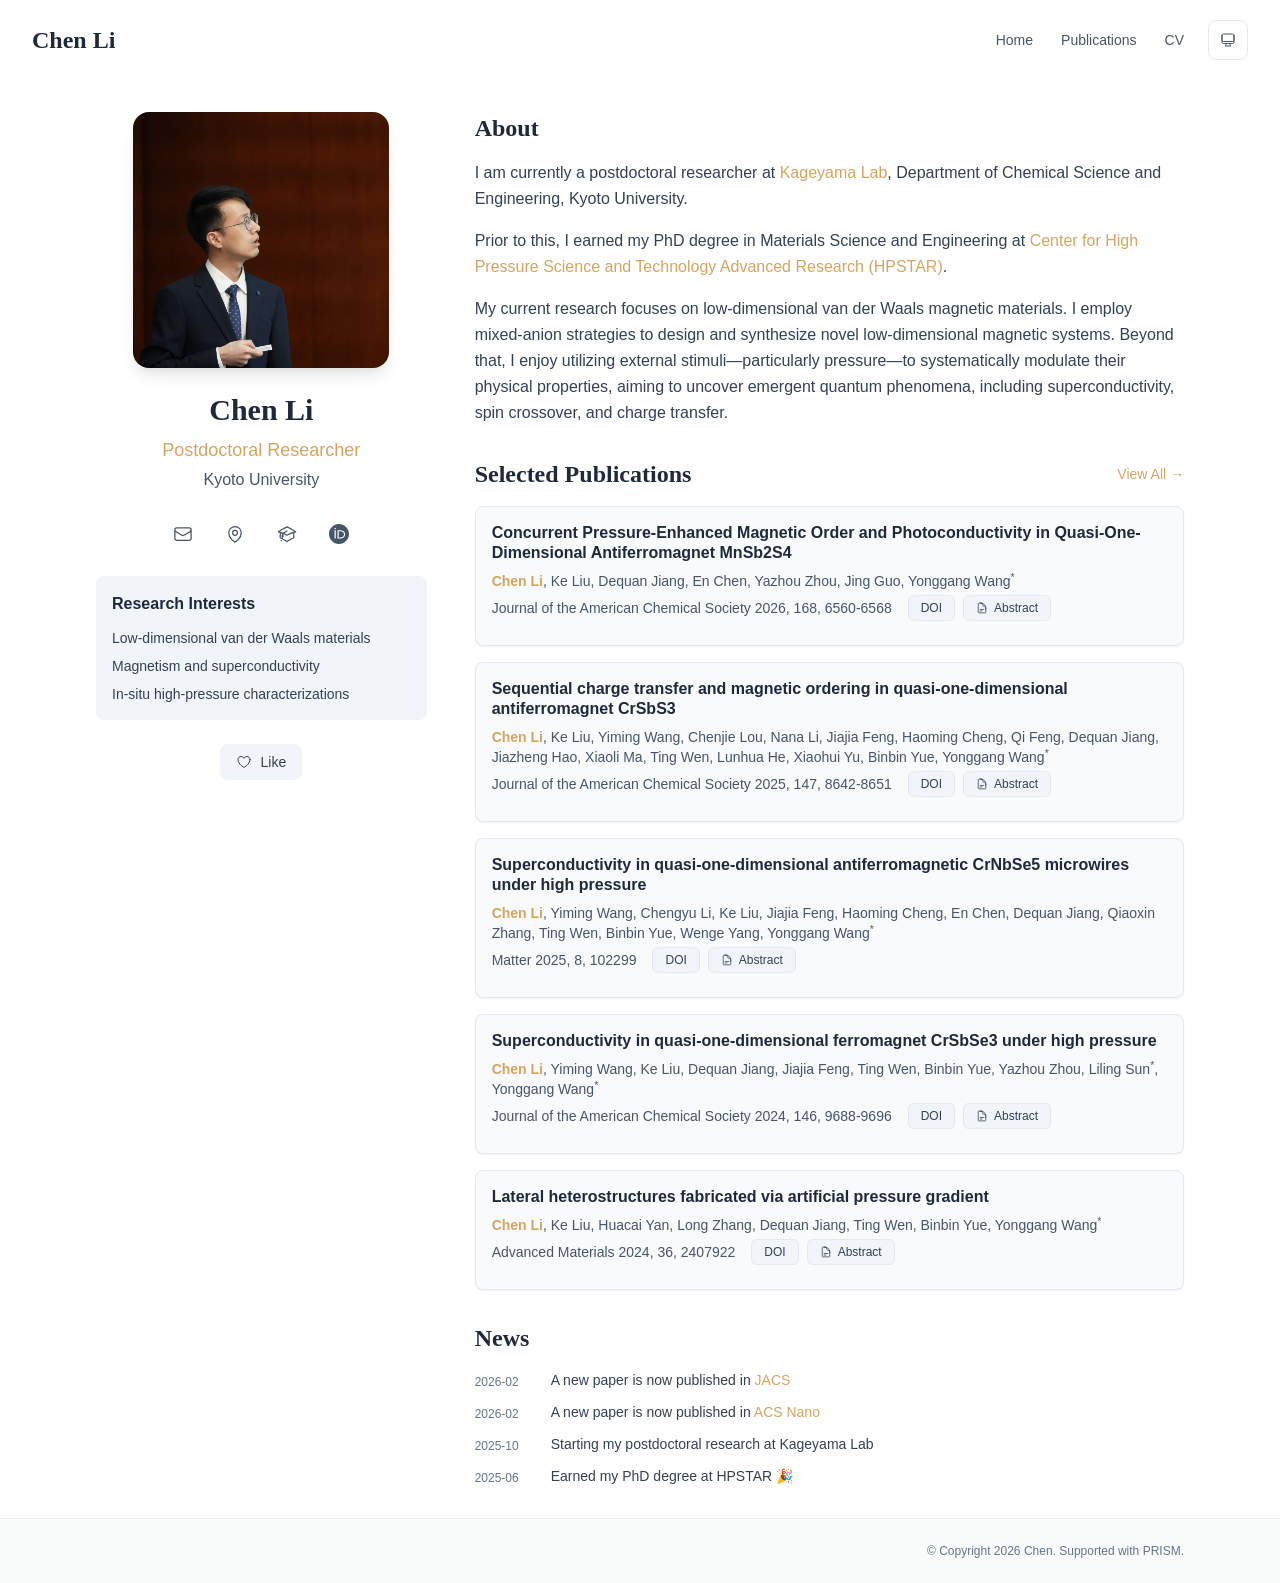
==== commit 30d7972d: "Add files via upload" ====
--- a/index.html
+++ b/index.html
@@ -1,4 +1,4 @@
-<!DOCTYPE html><html lang="en" class="scroll-smooth"><head><meta charSet="utf-8"/><meta name="viewport" content="width=device-width, initial-scale=1"/><link rel="preload" as="image" href="/bio.jpg"/><link rel="stylesheet" href="/_next/static/css/342490f5145a14f1.css" data-precedence="next"/><link rel="preload" as="script" fetchPriority="low" href="/_next/static/chunks/webpack-af78f5c2c11af041.js"/><script src="/_next/static/chunks/4bd1b696-70b6d399998de86a.js" async=""></script><script src="/_next/static/chunks/684-5aaa8290a129f299.js" async=""></script><script src="/_next/static/chunks/main-app-06fecb8432d0d6ea.js" async=""></script><script src="/_next/static/chunks/461-a9a5d7b05a71d978.js" async=""></script><script src="/_next/static/chunks/874-6cc630662f3664af.js" async=""></script><script src="/_next/static/chunks/291-e39730cc9327e39b.js" async=""></script><script src="/_next/static/chunks/app/layout-7cc1626130f4eca4.js" async=""></script><script src="/_next/static/chunks/871-0fa5c1067f9691e8.js" async=""></script><script src="/_next/static/chunks/748-103ca651cc2a2462.js" async=""></script><script src="/_next/static/chunks/app/page-e367ce79f6cac0ca.js" async=""></script><link rel="icon" href="/arrow.png" type="image/svg+xml"/><link rel="dns-prefetch" href="https://jialeliu.com"/><link rel="preconnect" href="https://jialeliu.com" crossorigin=""/><link rel="preload" as="font" type="font/woff2" href="https://jialeliu.com/fonts/georgiab.woff2" crossorigin=""/><script>
+<!DOCTYPE html><html lang="en" class="scroll-smooth"><head><meta charSet="utf-8"/><meta name="viewport" content="width=device-width, initial-scale=1"/><link rel="preload" as="image" href="/bio.jpg"/><link rel="stylesheet" href="/_next/static/css/342490f5145a14f1.css" data-precedence="next"/><link rel="preload" as="script" fetchPriority="low" href="/_next/static/chunks/webpack-af78f5c2c11af041.js"/><script src="/_next/static/chunks/4bd1b696-70b6d399998de86a.js" async=""></script><script src="/_next/static/chunks/684-5aaa8290a129f299.js" async=""></script><script src="/_next/static/chunks/main-app-06fecb8432d0d6ea.js" async=""></script><script src="/_next/static/chunks/461-a9a5d7b05a71d978.js" async=""></script><script src="/_next/static/chunks/874-6cc630662f3664af.js" async=""></script><script src="/_next/static/chunks/291-e39730cc9327e39b.js" async=""></script><script src="/_next/static/chunks/app/layout-7cc1626130f4eca4.js" async=""></script><script src="/_next/static/chunks/871-0fa5c1067f9691e8.js" async=""></script><script src="/_next/static/chunks/748-103ca651cc2a2462.js" async=""></script><script src="/_next/static/chunks/app/page-2d274c884c2c05bd.js" async=""></script><link rel="icon" href="/arrow.png" type="image/svg+xml"/><link rel="dns-prefetch" href="https://jialeliu.com"/><link rel="preconnect" href="https://jialeliu.com" crossorigin=""/><link rel="preload" as="font" type="font/woff2" href="https://jialeliu.com/fonts/georgiab.woff2" crossorigin=""/><script>
               try {
                 const theme = localStorage.getItem('theme-storage');
                 const parsed = theme ? JSON.parse(theme) : null;
@@ -59,4 +59,4 @@
     }
   </script><title>Chen Li</title><meta name="description" content="Postdoctoral Researcher at Kyoto University."/><meta name="author" content="Chen Li"/><meta name="keywords" content="Chen Li,PhD,Research,Kyoto University"/><meta name="creator" content="Chen Li"/><meta name="publisher" content="Chen Li"/><meta property="og:title" content="Chen Li"/><meta property="og:description" content="Postdoctoral Researcher at Kyoto University."/><meta property="og:site_name" content="Chen Li&#x27;s Academic Website"/><meta property="og:locale" content="en_US"/><meta property="og:type" content="website"/><meta name="twitter:card" content="summary"/><meta name="twitter:title" content="Chen Li"/><meta name="twitter:description" content="Postdoctoral Researcher at Kyoto University."/><link rel="icon" href="/arrow.png"/><script>document.querySelectorAll('body link[rel="icon"], body link[rel="apple-touch-icon"]').forEach(el => document.head.appendChild(el))</script><script src="/_next/static/chunks/polyfills-42372ed130431b0a.js" noModule=""></script></head><body class="font-sans antialiased"><div style="visibility:hidden"><nav class="fixed top-0 left-0 right-0 z-50" data-headlessui-state=""><div class="transition-all duration-300 ease-out bg-transparent" style="transform:translateY(-100px)"><div class="max-w-7xl mx-auto px-4 sm:px-6 lg:px-8"><div class="flex justify-between items-center h-16 lg:h-20"><div class="flex-shrink-0" tabindex="0"><a class="text-xl lg:text-2xl font-serif font-semibold text-primary hover:text-accent transition-colors duration-200" href="/">Chen Li</a></div><div class="hidden lg:block"><div class="ml-10 flex items-center space-x-3"><div class="relative flex items-baseline space-x-1"><a data-nav-href="/" class="relative px-3 py-2 text-sm font-medium rounded-lg transition-colors duration-150 text-primary" href="/">Home</a><a data-nav-href="/publications" class="relative px-3 py-2 text-sm font-medium rounded-lg transition-colors duration-150 text-neutral-600" href="/publications/">Publications</a><a data-nav-href="/cv" class="relative px-3 py-2 text-sm font-medium rounded-lg transition-colors duration-150 text-neutral-600" href="/cv/">CV</a></div><div class="flex items-center justify-center w-10 h-10 rounded-lg border border-neutral-200 dark:border-[rgba(148,163,184,0.24)] bg-background dark:bg-neutral-800"><div class="w-4 h-4 rounded-full bg-neutral-300 animate-pulse"></div></div></div></div><div class="lg:hidden flex items-center space-x-2"><div class="flex items-center justify-center w-10 h-10 rounded-lg border border-neutral-200 dark:border-[rgba(148,163,184,0.24)] bg-background dark:bg-neutral-800"><div class="w-4 h-4 rounded-full bg-neutral-300 animate-pulse"></div></div><button class="inline-flex items-center justify-center p-2 rounded-md text-neutral-600 hover:text-primary hover:bg-neutral-100 dark:hover:bg-neutral-800 focus:outline-none focus:ring-2 focus:ring-inset focus:ring-accent transition-colors duration-200" id="headlessui-disclosure-button-«R7pdb»" type="button" aria-expanded="false" data-headlessui-state=""><span class="sr-only">Open main menu</span><div><svg xmlns="http://www.w3.org/2000/svg" fill="none" viewBox="0 0 24 24" stroke-width="1.5" stroke="currentColor" aria-hidden="true" data-slot="icon" class="block h-6 w-6"><path stroke-linecap="round" stroke-linejoin="round" d="M3.75 6.75h16.5M3.75 12h16.5m-16.5 5.25h16.5"></path></svg></div></button></div></div></div></div></nav><main class="min-h-screen pt-16 lg:pt-20"><div class="max-w-6xl mx-auto px-4 sm:px-6 lg:px-8 py-8 bg-background min-h-screen"><div class="grid grid-cols-1 lg:grid-cols-3 gap-12"><div class="lg:col-span-1"><div class="sticky top-8" style="opacity:0;transform:translateY(20px)"><div class="w-64 h-64 mx-auto mb-6 rounded-2xl overflow-hidden shadow-lg hover:shadow-xl transition-all duration-200 hover:scale-105"><img alt="Chen Li" width="256" height="256" decoding="async" data-nimg="1" class="w-full h-full object-cover object-[32%_center]" style="color:transparent" src="/bio.jpg"/></div><div class="text-center mb-6"><h1 class="text-3xl font-serif font-bold text-primary mb-2">Chen Li</h1><p class="text-lg text-accent font-medium mb-1">Postdoctoral Researcher</p><p class="text-neutral-600 mb-2">Kyoto University</p></div><div class="flex flex-wrap justify-center gap-3 sm:gap-4 mb-6 relative px-2"><div class="relative"><button class="p-2 sm:p-2 transition-colors duration-200 text-neutral-600 dark:text-neutral-400 hover:text-accent" aria-label="Email"><svg xmlns="http://www.w3.org/2000/svg" fill="none" viewBox="0 0 24 24" stroke-width="1.5" stroke="currentColor" aria-hidden="true" data-slot="icon" class="h-5 w-5"><path stroke-linecap="round" stroke-linejoin="round" d="M21.75 6.75v10.5a2.25 2.25 0 0 1-2.25 2.25h-15a2.25 2.25 0 0 1-2.25-2.25V6.75m19.5 0A2.25 2.25 0 0 0 19.5 4.5h-15a2.25 2.25 0 0 0-2.25 2.25m19.5 0v.243a2.25 2.25 0 0 1-1.07 1.916l-7.5 4.615a2.25 2.25 0 0 1-2.36 0L3.32 8.91a2.25 2.25 0 0 1-1.07-1.916V6.75"></path></svg></button></div><div class="relative"><button class="p-2 sm:p-2 transition-colors duration-200 text-neutral-600 dark:text-neutral-400 hover:text-accent" aria-label="Location"><svg xmlns="http://www.w3.org/2000/svg" fill="none" viewBox="0 0 24 24" stroke-width="1.5" stroke="currentColor" aria-hidden="true" data-slot="icon" class="h-5 w-5"><path stroke-linecap="round" stroke-linejoin="round" d="M15 10.5a3 3 0 1 1-6 0 3 3 0 0 1 6 0Z"></path><path stroke-linecap="round" stroke-linejoin="round" d="M19.5 10.5c0 7.142-7.5 11.25-7.5 11.25S4.5 17.642 4.5 10.5a7.5 7.5 0 1 1 15 0Z"></path></svg></button></div><a href="https://scholar.google.com/citations?user=0LoBZj8AAAAJ&amp;hl=en" target="_blank" rel="noopener noreferrer" class="p-2 sm:p-2 text-neutral-600 dark:text-neutral-400 hover:text-accent transition-colors duration-200" aria-label="Google Scholar"><svg xmlns="http://www.w3.org/2000/svg" fill="none" viewBox="0 0 24 24" stroke-width="1.5" stroke="currentColor" aria-hidden="true" data-slot="icon" class="h-5 w-5"><path stroke-linecap="round" stroke-linejoin="round" d="M4.26 10.147a60.438 60.438 0 0 0-.491 6.347A48.62 48.62 0 0 1 12 20.904a48.62 48.62 0 0 1 8.232-4.41 60.46 60.46 0 0 0-.491-6.347m-15.482 0a50.636 50.636 0 0 0-2.658-.813A59.906 59.906 0 0 1 12 3.493a59.903 59.903 0 0 1 10.399 5.84c-.896.248-1.783.52-2.658.814m-15.482 0A50.717 50.717 0 0 1 12 13.489a50.702 50.702 0 0 1 7.74-3.342M6.75 15a.75.75 0 1 0 0-1.5.75.75 0 0 0 0 1.5Zm0 0v-3.675A55.378 55.378 0 0 1 12 8.443m-7.007 11.55A5.981 5.981 0 0 0 6.75 15.75v-1.5"></path></svg></a><a href="https://orcid.org/0000-0002-1563-6939" target="_blank" rel="noopener noreferrer" class="p-2 sm:p-2 text-neutral-600 dark:text-neutral-400 hover:text-accent transition-colors duration-200" aria-label="ORCID"><svg viewBox="0 0 24 24" fill="currentColor" class="h-5 w-5" xmlns="http://www.w3.org/2000/svg"><path d="M12 0C5.372 0 0 5.372 0 12s5.372 12 12 12 12-5.372 12-12S18.628 0 12 0zM7.369 4.378c.525 0 .947.431.947.947s-.422.947-.947.947a.95.95 0 0 1-.947-.947c0-.525.422-.947.947-.947zm-.722 3.038h1.444v10.041H6.647V7.416zm3.562 0h3.9c3.712 0 5.344 2.653 5.344 5.025 0 2.578-2.016 5.025-5.325 5.025h-3.919V7.416zm1.444 1.303v7.444h2.297c3.272 0 4.022-2.484 4.022-3.722 0-2.016-1.284-3.722-4.097-3.722h-2.222z"></path></svg></a></div><div class="bg-neutral-100 dark:bg-neutral-800 rounded-lg p-4 mb-6 hover:shadow-lg transition-all duration-200 hover:scale-[1.02]"><h3 class="font-semibold text-primary mb-3">Research Interests</h3><div class="space-y-2 text-sm text-neutral-700 dark:text-neutral-500"><div>Low-dimensional van der Waals materials</div><div>Magnetism and superconductivity</div><div>In-situ high-pressure characterizations</div></div></div><div class="flex justify-center"><div class="relative"><button class="flex items-center space-x-2 px-4 py-2 rounded-lg font-medium text-sm transition-all duration-200 bg-neutral-100 dark:bg-neutral-800 text-neutral-700 dark:text-neutral-500 hover:bg-red-50 dark:hover:bg-red-900/20 hover:text-red-600 dark:hover:text-red-400 cursor-pointer" tabindex="0"><svg xmlns="http://www.w3.org/2000/svg" fill="none" viewBox="0 0 24 24" stroke-width="1.5" stroke="currentColor" aria-hidden="true" data-slot="icon" class="h-4 w-4"><path stroke-linecap="round" stroke-linejoin="round" d="M21 8.25c0-2.485-2.099-4.5-4.688-4.5-1.935 0-3.597 1.126-4.312 2.733-.715-1.607-2.377-2.733-4.313-2.733C5.1 3.75 3 5.765 3 8.25c0 7.22 9 12 9 12s9-4.78 9-12Z"></path></svg><span>Like</span></button></div></div></div></div><div class="lg:col-span-2 space-y-8"><section id="about" class="scroll-mt-24 space-y-8"><section style="opacity:0;transform:translateY(20px)"><h2 class="text-2xl font-serif font-bold text-primary mb-4">About</h2><div class="text-neutral-700 dark:text-neutral-600 leading-relaxed"><p class="mb-4 last:mb-0">I am currently a postdoctoral researcher at <a href="https://www.ehcc.kyoto-u.ac.jp/eh10/" node="[object Object]" target="_blank" rel="noopener noreferrer" class="text-accent font-medium transition-all duration-200 rounded hover:bg-accent/10 hover:shadow-sm">Kageyama Lab</a>, Department of Chemical Science and Engineering, Kyoto University.</p>
 <p class="mb-4 last:mb-0">Prior to this, I earned my PhD degree in Materials Science and Engineering at <a href="https://hpstar.ac.cn/" node="[object Object]" target="_blank" rel="noopener noreferrer" class="text-accent font-medium transition-all duration-200 rounded hover:bg-accent/10 hover:shadow-sm">Center for High Pressure Science and Technology Advanced Research (HPSTAR)</a>.</p>
-<p class="mb-4 last:mb-0">My current research focuses on low-dimensional van der Waals magnetic materials. I employ mixed-anion strategies to design and synthesize novel low-dimensional magnetic systems. Beyond that, I enjoy utilizing external stimuli—particularly pressure—to systematically modulate their physical properties, aiming to uncover emergent quantum phenomena, including superconductivity, spin crossover, and charge transfer.</p></div></section><section style="opacity:0;transform:translateY(20px)"><div class="flex items-center justify-between mb-4"><h2 class="text-2xl font-serif font-bold text-primary">Selected Publications</h2><a class="text-accent hover:text-accent-dark text-sm font-medium transition-all duration-200 rounded hover:bg-accent/10 hover:shadow-sm" href="/publications/">View All<!-- --> →</a></div><div class="space-y-4"><div class="bg-neutral-50 dark:bg-neutral-800 p-4 rounded-lg shadow-sm border border-neutral-200 dark:border-[rgba(148,163,184,0.24)] hover:shadow-lg transition-all duration-200 hover:scale-[1.02]" style="opacity:0;transform:translateY(20px)"><h3 class="font-semibold text-primary mb-2 leading-tight">Concurrent Pressure-Enhanced Magnetic Order and Photoconductivity in Quasi-One-Dimensional Antiferromagnet MnSb2S4</h3><p class="text-sm text-neutral-600 dark:text-neutral-500 mb-1"><span><span class="font-semibold text-accent ">Chen Li</span>, </span><span><span class=" ">Ke Liu</span>, </span><span><span class=" ">Dequan Jiang</span>, </span><span><span class=" ">En Chen</span>, </span><span><span class=" ">Yazhou Zhou</span>, </span><span><span class=" ">Jing Guo</span>, </span><span><span class=" ">Yonggang Wang</span><sup class="ml-0 text-neutral-600 dark:text-neutral-500">†</sup></span></p><div class="flex flex-wrap items-center gap-x-4 gap-y-2 mb-2"><span class="text-sm text-neutral-600 dark:text-neutral-500">Journal of the American Chemical Society<!-- --> <!-- -->2026<!-- -->, 168<!-- -->, 6560-6568</span><div class="flex items-center gap-2"><a href="https://doi.org/10.1021/jacs.5c21160" target="_blank" rel="noopener noreferrer" class="inline-flex items-center px-3 py-1 rounded-md text-xs font-medium bg-neutral-100 dark:bg-neutral-900/50 border border-neutral-200 dark:border-neutral-700 text-neutral-700 dark:text-neutral-300 hover:bg-accent hover:text-white hover:border-accent dark:hover:border-accent transition-colors duration-200">DOI</a><button class="inline-flex items-center px-3 py-1 rounded-md text-xs font-medium border transition-colors duration-200 bg-neutral-100 dark:bg-neutral-900/50 border-neutral-200 dark:border-neutral-700 text-neutral-700 dark:text-neutral-300 hover:bg-accent hover:text-white hover:border-accent dark:hover:border-accent"><svg xmlns="http://www.w3.org/2000/svg" fill="none" viewBox="0 0 24 24" stroke-width="1.5" stroke="currentColor" aria-hidden="true" data-slot="icon" class="h-3 w-3 mr-1.5"><path stroke-linecap="round" stroke-linejoin="round" d="M19.5 14.25v-2.625a3.375 3.375 0 0 0-3.375-3.375h-1.5A1.125 1.125 0 0 1 13.5 7.125v-1.5a3.375 3.375 0 0 0-3.375-3.375H8.25m0 12.75h7.5m-7.5 3H12M10.5 2.25H5.625c-.621 0-1.125.504-1.125 1.125v17.25c0 .621.504 1.125 1.125 1.125h12.75c.621 0 1.125-.504 1.125-1.125V11.25a9 9 0 0 0-9-9Z"></path></svg>Abstract</button></div></div></div><div class="bg-neutral-50 dark:bg-neutral-800 p-4 rounded-lg shadow-sm border border-neutral-200 dark:border-[rgba(148,163,184,0.24)] hover:shadow-lg transition-all duration-200 hover:scale-[1.02]" style="opacity:0;transform:translateY(20px)"><h3 class="font-semibold text-primary mb-2 leading-tight">Sequential charge transfer and magnetic ordering in quasi-one-dimensional antiferromagnet CrSbS3</h3><p class="text-sm text-neutral-600 dark:text-neutral-500 mb-1"><span><span class="font-semibold text-accent ">Chen Li</span>, </span><span><span class=" ">Ke Liu</span>, </span><span><span class=" ">Yiming Wang</span>, </span><span><span class=" ">Chenjie Lou</span>, </span><span><span class=" ">Nana Li</span>, </span><span><span class=" ">Jiajia Feng</span>, </span><span><span class=" ">Haoming Cheng</span>, </span><span><span class=" ">Qi Feng</span>, </span><span><span class=" ">Dequan Jiang</span>, </span><span><span class=" ">Jiazheng Hao</span>, </span><span><span class=" ">Xiaoli Ma</span>, </span><span><span class=" ">Ting Wen</span>, </span><span><span class=" ">Lunhua He</span>, </span><span><span class=" ">Xiaohui Yu</span>, </span><span><span class=" ">Binbin Yue</span>, </span><span><span class=" ">Yonggang Wang</span><sup class="ml-0 text-neutral-600 dark:text-neutral-500">†</sup></span></p><div class="flex flex-wrap items-center gap-x-4 gap-y-2 mb-2"><span class="text-sm text-neutral-600 dark:text-neutral-500">Journal of the American Chemical Society<!-- --> <!-- -->2025<!-- -->, 147<!-- -->, 8642-8651</span><div class="flex items-center gap-2"><a href="https://doi.org/10.1021/jacs.4c17892" target="_blank" rel="noopener noreferrer" class="inline-flex items-center px-3 py-1 rounded-md text-xs font-medium bg-neutral-100 dark:bg-neutral-900/50 border border-neutral-200 dark:border-neutral-700 text-neutral-700 dark:text-neutral-300 hover:bg-accent hover:text-white hover:border-accent dark:hover:border-accent transition-colors duration-200">DOI</a><button class="inline-flex items-center px-3 py-1 rounded-md text-xs font-medium border transition-colors duration-200 bg-neutral-100 dark:bg-neutral-900/50 border-neutral-200 dark:border-neutral-700 text-neutral-700 dark:text-neutral-300 hover:bg-accent hover:text-white hover:border-accent dark:hover:border-accent"><svg xmlns="http://www.w3.org/2000/svg" fill="none" viewBox="0 0 24 24" stroke-width="1.5" stroke="currentColor" aria-hidden="true" data-slot="icon" class="h-3 w-3 mr-1.5"><path stroke-linecap="round" stroke-linejoin="round" d="M19.5 14.25v-2.625a3.375 3.375 0 0 0-3.375-3.375h-1.5A1.125 1.125 0 0 1 13.5 7.125v-1.5a3.375 3.375 0 0 0-3.375-3.375H8.25m0 12.75h7.5m-7.5 3H12M10.5 2.25H5.625c-.621 0-1.125.504-1.125 1.125v17.25c0 .621.504 1.125 1.125 1.125h12.75c.621 0 1.125-.504 1.125-1.125V11.25a9 9 0 0 0-9-9Z"></path></svg>Abstract</button></div></div></div><div class="bg-neutral-50 dark:bg-neutral-800 p-4 rounded-lg shadow-sm border border-neutral-200 dark:border-[rgba(148,163,184,0.24)] hover:shadow-lg transition-all duration-200 hover:scale-[1.02]" style="opacity:0;transform:translateY(20px)"><h3 class="font-semibold text-primary mb-2 leading-tight">Superconductivity in quasi-one-dimensional antiferromagnetic CrNbSe5 microwires under high pressure</h3><p class="text-sm text-neutral-600 dark:text-neutral-500 mb-1"><span><span class="font-semibold text-accent ">Chen Li</span>, </span><span><span class=" ">Yiming Wang</span>, </span><span><span class=" ">Chengyu Li</span>, </span><span><span class=" ">Ke Liu</span>, </span><span><span class=" ">Jiajia Feng</span>, </span><span><span class=" ">Haoming Cheng</span>, </span><span><span class=" ">En Chen</span>, </span><span><span class=" ">Dequan Jiang</span>, </span><span><span class=" ">Qiaoxin Zhang</span>, </span><span><span class=" ">Ting Wen</span>, </span><span><span class=" ">Binbin Yue</span>, </span><span><span class=" ">Wenge Yang</span>, </span><span><span class=" ">Yonggang Wang</span><sup class="ml-0 text-neutral-600 dark:text-neutral-500">†</sup></span></p><div class="flex flex-wrap items-center gap-x-4 gap-y-2 mb-2"><span class="text-sm text-neutral-600 dark:text-neutral-500">Matter<!-- --> <!-- -->2025<!-- -->, 8<!-- -->, 102299</span><div class="flex items-center gap-2"><a href="https://doi.org/10.1016/j.matt.2025.102299" target="_blank" rel="noopener noreferrer" class="inline-flex items-center px-3 py-1 rounded-md text-xs font-medium bg-neutral-100 dark:bg-neutral-900/50 border border-neutral-200 dark:border-neutral-700 text-neutral-700 dark:text-neutral-300 hover:bg-accent hover:text-white hover:border-accent dark:hover:border-accent transition-colors duration-200">DOI</a><button class="inline-flex items-center px-3 py-1 rounded-md text-xs font-medium border transition-colors duration-200 bg-neutral-100 dark:bg-neutral-900/50 border-neutral-200 dark:border-neutral-700 text-neutral-700 dark:text-neutral-300 hover:bg-accent hover:text-white hover:border-accent dark:hover:border-accent"><svg xmlns="http://www.w3.org/2000/svg" fill="none" viewBox="0 0 24 24" stroke-width="1.5" stroke="currentColor" aria-hidden="true" data-slot="icon" class="h-3 w-3 mr-1.5"><path stroke-linecap="round" stroke-linejoin="round" d="M19.5 14.25v-2.625a3.375 3.375 0 0 0-3.375-3.375h-1.5A1.125 1.125 0 0 1 13.5 7.125v-1.5a3.375 3.375 0 0 0-3.375-3.375H8.25m0 12.75h7.5m-7.5 3H12M10.5 2.25H5.625c-.621 0-1.125.504-1.125 1.125v17.25c0 .621.504 1.125 1.125 1.125h12.75c.621 0 1.125-.504 1.125-1.125V11.25a9 9 0 0 0-9-9Z"></path></svg>Abstract</button></div></div></div><div class="bg-neutral-50 dark:bg-neutral-800 p-4 rounded-lg shadow-sm border border-neutral-200 dark:border-[rgba(148,163,184,0.24)] hover:shadow-lg transition-all duration-200 hover:scale-[1.02]" style="opacity:0;transform:translateY(20px)"><h3 class="font-semibold text-primary mb-2 leading-tight">Superconductivity in quasi-one-dimensional ferromagnet CrSbSe3 under high pressure</h3><p class="text-sm text-neutral-600 dark:text-neutral-500 mb-1"><span><span class="font-semibold text-accent ">Chen Li</span>, </span><span><span class=" ">Yiming Wang</span>, </span><span><span class=" ">Ke Liu</span>, </span><span><span class=" ">Dequan Jiang</span>, </span><span><span class=" ">Jiajia Feng</span>, </span><span><span class=" ">Ting Wen</span>, </span><span><span class=" ">Binbin Yue</span>, </span><span><span class=" ">Yazhou Zhou</span>, </span><span><span class=" ">Liling Sun</span><sup class="ml-0 text-neutral-600 dark:text-neutral-500">†</sup>, </span><span><span class=" ">Yonggang Wang</span><sup class="ml-0 text-neutral-600 dark:text-neutral-500">†</sup></span></p><div class="flex flex-wrap items-center gap-x-4 gap-y-2 mb-2"><span class="text-sm text-neutral-600 dark:text-neutral-500">Journal of the American Chemical Society<!-- --> <!-- -->2024<!-- -->, 146<!-- -->, 9688-9696</span><div class="flex items-center gap-2"><a href="https://doi.org/10.1021/jacs.3c13503" target="_blank" rel="noopener noreferrer" class="inline-flex items-center px-3 py-1 rounded-md text-xs font-medium bg-neutral-100 dark:bg-neutral-900/50 border border-neutral-200 dark:border-neutral-700 text-neutral-700 dark:text-neutral-300 hover:bg-accent hover:text-white hover:border-accent dark:hover:border-accent transition-colors duration-200">DOI</a><button class="inline-flex items-center px-3 py-1 rounded-md text-xs font-medium border transition-colors duration-200 bg-neutral-100 dark:bg-neutral-900/50 border-neutral-200 dark:border-neutral-700 text-neutral-700 dark:text-neutral-300 hover:bg-accent hover:text-white hover:border-accent dark:hover:border-accent"><svg xmlns="http://www.w3.org/2000/svg" fill="none" viewBox="0 0 24 24" stroke-width="1.5" stroke="currentColor" aria-hidden="true" data-slot="icon" class="h-3 w-3 mr-1.5"><path stroke-linecap="round" stroke-linejoin="round" d="M19.5 14.25v-2.625a3.375 3.375 0 0 0-3.375-3.375h-1.5A1.125 1.125 0 0 1 13.5 7.125v-1.5a3.375 3.375 0 0 0-3.375-3.375H8.25m0 12.75h7.5m-7.5 3H12M10.5 2.25H5.625c-.621 0-1.125.504-1.125 1.125v17.25c0 .621.504 1.125 1.125 1.125h12.75c.621 0 1.125-.504 1.125-1.125V11.25a9 9 0 0 0-9-9Z"></path></svg>Abstract</button></div></div></div><div class="bg-neutral-50 dark:bg-neutral-800 p-4 rounded-lg shadow-sm border border-neutral-200 dark:border-[rgba(148,163,184,0.24)] hover:shadow-lg transition-all duration-200 hover:scale-[1.02]" style="opacity:0;transform:translateY(20px)"><h3 class="font-semibold text-primary mb-2 leading-tight">Lateral heterostructures fabricated via artificial pressure gradient</h3><p class="text-sm text-neutral-600 dark:text-neutral-500 mb-1"><span><span class="font-semibold text-accent ">Chen Li</span>, </span><span><span class=" ">Ke Liu</span>, </span><span><span class=" ">Huacai Yan</span>, </span><span><span class=" ">Long Zhang</span>, </span><span><span class=" ">Dequan Jiang</span>, </span><span><span class=" ">Ting Wen</span>, </span><span><span class=" ">Binbin Yue</span>, </span><span><span class=" ">Yonggang Wang</span><sup class="ml-0 text-neutral-600 dark:text-neutral-500">†</sup></span></p><div class="flex flex-wrap items-center gap-x-4 gap-y-2 mb-2"><span class="text-sm text-neutral-600 dark:text-neutral-500">Advanced Materials<!-- --> <!-- -->2024<!-- -->, 36<!-- -->, 2407922</span><div class="flex items-center gap-2"><a href="https://doi.org/10.1002/adma.202407922" target="_blank" rel="noopener noreferrer" class="inline-flex items-center px-3 py-1 rounded-md text-xs font-medium bg-neutral-100 dark:bg-neutral-900/50 border border-neutral-200 dark:border-neutral-700 text-neutral-700 dark:text-neutral-300 hover:bg-accent hover:text-white hover:border-accent dark:hover:border-accent transition-colors duration-200">DOI</a><button class="inline-flex items-center px-3 py-1 rounded-md text-xs font-medium border transition-colors duration-200 bg-neutral-100 dark:bg-neutral-900/50 border-neutral-200 dark:border-neutral-700 text-neutral-700 dark:text-neutral-300 hover:bg-accent hover:text-white hover:border-accent dark:hover:border-accent"><svg xmlns="http://www.w3.org/2000/svg" fill="none" viewBox="0 0 24 24" stroke-width="1.5" stroke="currentColor" aria-hidden="true" data-slot="icon" class="h-3 w-3 mr-1.5"><path stroke-linecap="round" stroke-linejoin="round" d="M19.5 14.25v-2.625a3.375 3.375 0 0 0-3.375-3.375h-1.5A1.125 1.125 0 0 1 13.5 7.125v-1.5a3.375 3.375 0 0 0-3.375-3.375H8.25m0 12.75h7.5m-7.5 3H12M10.5 2.25H5.625c-.621 0-1.125.504-1.125 1.125v17.25c0 .621.504 1.125 1.125 1.125h12.75c.621 0 1.125-.504 1.125-1.125V11.25a9 9 0 0 0-9-9Z"></path></svg>Abstract</button></div></div></div></div></section><section style="opacity:0;transform:translateY(20px)"><h2 class="text-2xl font-serif font-bold text-primary mb-4">News</h2><div class="space-y-3"><div class="flex items-start space-x-3"><span class="text-xs text-neutral-500 mt-1 w-16 flex-shrink-0">2026-02</span><p class="text-sm text-neutral-700 [&amp;_a]:text-accent [&amp;_a]:!no-underline hover:[&amp;_a]:opacity-80 [&amp;_a]:transition-opacity">A new paper is now published in <a href='https://doi.org/10.1021/jacs.5c21160' target='_blank' style='text-decoration: underline;'>JACS</a></p></div><div class="flex items-start space-x-3"><span class="text-xs text-neutral-500 mt-1 w-16 flex-shrink-0">2026-02</span><p class="text-sm text-neutral-700 [&amp;_a]:text-accent [&amp;_a]:!no-underline hover:[&amp;_a]:opacity-80 [&amp;_a]:transition-opacity">A new paper is now published in <a href='https://doi.org/10.1021/acsnano.5c19072' target='_blank' style='text-decoration: underline;'>ACS Nano</a></p></div><div class="flex items-start space-x-3"><span class="text-xs text-neutral-500 mt-1 w-16 flex-shrink-0">2025-10</span><p class="text-sm text-neutral-700 [&amp;_a]:text-accent [&amp;_a]:!no-underline hover:[&amp;_a]:opacity-80 [&amp;_a]:transition-opacity">Starting my postdoctoral research at Kageyama Lab</p></div><div class="flex items-start space-x-3"><span class="text-xs text-neutral-500 mt-1 w-16 flex-shrink-0">2025-06</span><p class="text-sm text-neutral-700 [&amp;_a]:text-accent [&amp;_a]:!no-underline hover:[&amp;_a]:opacity-80 [&amp;_a]:transition-opacity">Earned my PhD degree at HPSTAR 🎉</p></div></div></section></section></div></div></div><!--$--><!--/$--><!--$--><!--/$--></main><footer class="border-t border-neutral-200/50 bg-neutral-50/50 dark:bg-neutral-900/50 dark:border-neutral-700/50"><div class="max-w-6xl mx-auto px-4 sm:px-6 lg:px-8 py-6"><div class="flex flex-col sm:flex-row justify-end items-center gap-2"><p class="text-xs text-neutral-500">© Copyright <!-- -->2026<!-- --> Chen. Supported with<!-- --> <a href="https://github.com/xyjoey/PRISM" target="_blank" rel="noopener noreferrer" class="hover:text-neutral-800 dark:hover:text-neutral-200 hover:underline transition-colors">PRISM</a>.</p></div></div></footer></div><script src="/_next/static/chunks/webpack-af78f5c2c11af041.js" async=""></script><script>(self.__next_f=self.__next_f||[]).push([0])</script><script>self.__next_f.push([1,"1:\"$Sreact.fragment\"\n3:I[3719,[\"461\",\"static/chunks/461-a9a5d7b05a71d978.js\",\"874\",\"static/chunks/874-6cc630662f3664af.js\",\"291\",\"static/chunks/291-e39730cc9327e39b.js\",\"177\",\"static/chunks/app/layout-7cc1626130f4eca4.js\"],\"ThemeProvider\"]\n4:I[310,[\"461\",\"static/chunks/461-a9a5d7b05a71d978.js\",\"874\",\"static/chunks/874-6cc630662f3664af.js\",\"291\",\"static/chunks/291-e39730cc9327e39b.js\",\"177\",\"static/chunks/app/layout-7cc1626130f4eca4.js\"],\"LocaleProvider\"]\n5:I[4574,[\"461\",\"static/chunks/461-a9a5d7b05a71d978.js\",\"874\",\"static/chunks/874-6cc630662f3664af.js\",\"291\",\"static/chunks/291-e39730cc9327e39b.js\",\"177\",\"static/chunks/app/layout-7cc1626130f4eca4.js\"],\"default\"]\n6:I[7555,[],\"\"]\n7:I[1295,[],\"\"]\n8:I[2548,[\"461\",\"static/chunks/461-a9a5d7b05a71d978.js\",\"874\",\"static/chunks/874-6cc630662f3664af.js\",\"291\",\"static/chunks/291-e39730cc9327e39b.js\",\"177\",\"static/chunks/app/layout-7cc1626130f4eca4.js\"],\"default\"]\n9:I[6613,[\"461\",\"static/chunks/461-a9a5d7b05a71d978.js\",\"871\",\"static/chunks/871-0fa5c1067f9691e8.js\",\"874\",\"static/chunks/874-6cc630662f3664af.js\",\"748\",\"static/chunks/748-103ca651cc2a2462.js\",\"974\",\"static/chunks/app/page-e367ce79f6cac0ca.js\"],\"default\"]\n14:I[9665,[],\"MetadataBoundary\"]\n16:I[9665,[],\"OutletBoundary\"]\n19:I[4911,[],\"AsyncMetadataOutlet\"]\n1b:I[9665,[],\"ViewportBoundary\"]\n1d:I[6614,[],\"\"]\n:HL[\"/_next/static/css/342490f5145a14f1.css\",\"style\"]\n2:T579,\n    try {\n      const cfg = {\"enabled\":false,\"locales\":[\"en\"],\"defaultLocale\":\"en\",\"mode\":\"auto\",\"fixedLocale\":\"en\",\"persist\":true,\"switcher\":true,\"labels\":{\"en\":\"en\"}};\n      const storageKey = 'locale-storage';\n      const normalize = (value) =\u003e typeof value === 'string' ? value.trim().replace('_', '-').toLowerCase() : '';\n      const matchLocale = (candidate) =\u003e {\n        const normalized = normalize(candidate);\n        if (!normalized) return null;\n        if (cfg.locales.includes(normalized)) return normalized;\n        const language = normalized.split('-')[0];\n        if (cfg.locales.includes(language)) return language;\n        return null;\n      }"])</script><script>self.__next_f.push([1,";\n\n      let resolved = null;\n\n      if (cfg.persist) {\n        resolved = matchLocale(localStorage.getItem(storageKey));\n      }\n\n      if (!resolved) {\n        if (cfg.mode === 'fixed') {\n          resolved = cfg.fixedLocale;\n        } else {\n          resolved = matchLocale(navigator.language);\n        }\n      }\n\n      if (!resolved) {\n        resolved = cfg.defaultLocale;\n      }\n\n      const root = document.documentElement;\n      root.lang = resolved;\n      root.setAttribute('data-locale', resolved);\n\n      if (cfg.persist) {\n        localStorage.setItem(storageKey, resolved);\n      }\n    } catch (e) {\n      const root = document.documentElement;\n      root.lang = 'en';\n      root.setAttribute('data-locale', 'en');\n    }\n  a:T48b,Low-dimensional van der Waals materials constitute fertile ground for exploring intertwined magnetism, transport, and optoelectronics, yet the structural provenance underlying the interplay among diverse quantum orders remains scarcely elucidated. Here, we report a rare case of simultaneous enhancement of magnetic order and photoconductivity in pressurized quasi-one-dimensional antiferromagnet MnSb2S4. Concomitant with a pressure-induced insulator-to-metal transition, MnSb2S4 exhibits a collapse of magnetic order and dramatic positive-to-negative photoconductivity switching at ∼30 GPa. Notably, possible superconductivity emerges with further compression. Detailed structural analyses and theoretical calculations corroborate these anomalous behaviors and unravel sequential pressure-driven orbital and spin crossover of Mn2+, accompanied by opposite evolutions of Jahn–Teller distortions in two inequivalent [MnS6] octahedra. The intriguing electronic and structural evolutions establish MnSb2S4 as a promising candidate for versatile device engineering and offer an ideal platform for deciphering intricate coupling among multiple degrees of freedom.b:T66f,@article{li2026concurrent,\n  title = {Concurrent Pressure-Enhanced Magnetic Order and Photoconductivity in Quasi-One-Dimensional Anti"])</script><script>self.__next_f.push([1,"ferromagnet MnSb2S4},\n  author = {Li, Chen and Liu, Ke and Jiang, Dequan and Chen, En and Zhou, Yazhou and Guo, Jing and Wang, Yonggang},\n  journal = {Journal of the American Chemical Society},\n  volume = {168},\n  number = {6},\n  pages = {6560-6568},\n  year = {2026},\n  publisher = {ACS Publications},\n  doi = {10.1021/jacs.5c21160},\n  abstract = {Low-dimensional van der Waals materials constitute fertile ground for exploring intertwined magnetism, transport, and optoelectronics, yet the structural provenance underlying the interplay among diverse quantum orders remains scarcely elucidated. Here, we report a rare case of simultaneous enhancement of magnetic order and photoconductivity in pressurized quasi-one-dimensional antiferromagnet MnSb2S4. Concomitant with a pressure-induced insulator-to-metal transition, MnSb2S4 exhibits a collapse of magnetic order and dramatic positive-to-negative photoconductivity switching at ∼30 GPa. Notably, possible superconductivity emerges with further compression. Detailed structural analyses and theoretical calculations corroborate these anomalous behaviors and unravel sequential pressure-driven orbital and spin crossover of Mn2+, accompanied by opposite evolutions of Jahn–Teller distortions in two inequivalent [MnS6] octahedra. The intriguing electronic and structural evolutions establish MnSb2S4 as a promising candidate for versatile device engineering and offer an ideal platform for deciphering intricate coupling among multiple degrees of freedom.}\n}c:T47a,Charge transfer and magnetic ordering are two profound condensed matter phenomena that impart distinct structures and properties to materials. However, such two effects rarely occur successively within a single material. Here, we present a unique case of temperature-induced sequential charge transfer and magnetic ordering in antiferromagnetic CrSbS3 with quasi-one-dimensional structure. Intriguingly, the contrasting effects of charge transfer between Cr and [Sb2S6] units and antiferromagnetic transition on lattice expansi"])</script><script>self.__next_f.push([1,"on result in diverse thermal expansion behaviors of lattice parameters, which ultimately leads to an anti-Invar effect on the lattice volume. Neutron powder diffraction further unravels a C-type antiferromagnetic order. Moreover, pressure regulation can also induce similar volume collapse, implying potential valence and spin-state transitions. The multiple electronic transitions observed in CrSbS3 offer a valuable platform for deciphering the interweaving among charge, spin, and lattice degrees of freedom, and shed a new light for exploring novel quantum phenomena in more low-dimensional van der Waals materials.d:T6e9,@article{li2025sequential,\n  title = {Sequential charge transfer and magnetic ordering in quasi-one-dimensional antiferromagnet CrSbS3},\n  author = {Li, Chen and Liu, Ke and Wang, Yiming and Lou, Chenjie and Li, Nana and Feng, Jiajia and Cheng, Haoming and Feng, Qi and Jiang, Dequan and Hao, Jiazheng and Ma, Xiaoli and Wen, Ting and He, Lunhua and Yu, Xiaohui and Yue, Binbin and Wang, Yonggang},\n  journal = {Journal of the American Chemical Society},\n  volume = {147},\n  number = {10},\n  pages = {8642--8651},\n  year = {2025},\n  publisher = {American Chemical Society},\n  doi = {10.1021/jacs.4c17892},\n  abstract = {Charge transfer and magnetic ordering are two profound condensed matter phenomena that impart distinct structures and properties to materials. However, such two effects rarely occur successively within a single material. Here, we present a unique case of temperature-induced sequential charge transfer and magnetic ordering in antiferromagnetic CrSbS3 with quasi-one-dimensional structure. Intriguingly, the contrasting effects of charge transfer between Cr and [Sb2S6] units and antiferromagnetic transition on lattice expansion result in diverse thermal expansion behaviors of lattice parameters, which ultimately leads to an anti-Invar effect on the lattice volume. Neutron powder diffraction further unravels a C-type antiferromagnetic order. Moreover, pressure regulation can also induce similar v"])</script><script>self.__next_f.push([1,"olume collapse, implying potential valence and spin-state transitions. The multiple electronic transitions observed in CrSbS3 offer a valuable platform for deciphering the interweaving among charge, spin, and lattice degrees of freedom, and shed a new light for exploring novel quantum phenomena in more low-dimensional van der Waals materials.}\n}e:T676,Superconductivity and magnetism have long been considered contradictory phenomena. As a result, the family of superconductors has historically lacked the presence of strongly magnetic chromium- and manganese-based compounds until the observation of superconductivity in CrAs and MnP via suppressing their long-range magnetic order under external pressure. This discovery has spurred the further exploration of novel chromium- and manganese-based superconductors. However, to date, the structural types of such compounds remain exceedingly rare. CrNbSe5 is a quasi-one-dimensional compound characterized by its unique Cr-ladder chains. In this study, its high-quality microwires are synthesized via chemical vapor transport and confirmed to exhibit antiferromagnetic and semimetallic properties at ambient pressure. Excitingly, under high pressure, the temperature-induced metal-insulator transition is gradually suppressed, and superconductivity emerges at 15.0 GPa, accompanied by an intriguing carrier-type switching. Subsequent in situ high-pressure structural characterizations confirm the corresponding electronic transitions and anomalous phonon-softening behavior. Density functional theory calculations reveal the topological evolution of the Fermi surface with increasing pressure, i.e., the Lifshitz transition, which accounts for the concurrent pressure-induced superconductivity and carrier-type switching. These findings not only add a new member to the existing family of chromium-based superconductors but also provide a promising platform to further unveil the interplay between magnetism and superconductivity in low-dimensional systems.f:T891,"])</script><script>self.__next_f.push([1,"@article{li2025superconductivity,\n  title = {Superconductivity in quasi-one-dimensional antiferromagnetic CrNbSe5 microwires under high pressure},\n  author = {Li, Chen and Wang, Yiming and Li, Chengyu and Liu, Ke and Feng, Jiajia and Cheng, Haoming and Chen, En and Jiang, Dequan and Zhang, Qiaoxin and Wen, Ting and Yue, Binbin and Yang, Wenge and Wang, Yonggang},\n  journal = {Matter},\n  volume = {8},\n  number = {12},\n  pages = {102299},\n  year = {2025},\n  publisher = {Elsevier},\n  doi = {10.1016/j.matt.2025.102299},\n  abstract = {Superconductivity and magnetism have long been considered contradictory phenomena. As a result, the family of superconductors has historically lacked the presence of strongly magnetic chromium- and manganese-based compounds until the observation of superconductivity in CrAs and MnP via suppressing their long-range magnetic order under external pressure. This discovery has spurred the further exploration of novel chromium- and manganese-based superconductors. However, to date, the structural types of such compounds remain exceedingly rare. CrNbSe5 is a quasi-one-dimensional compound characterized by its unique Cr-ladder chains. In this study, its high-quality microwires are synthesized via chemical vapor transport and confirmed to exhibit antiferromagnetic and semimetallic properties at ambient pressure. Excitingly, under high pressure, the temperature-induced metal-insulator transition is gradually suppressed, and superconductivity emerges at 15.0 GPa, accompanied by an intriguing carrier-type switching. Subsequent in situ high-pressure structural characterizations confirm the corresponding electronic transitions and anomalous phonon-softening behavior. Density functional theory calculations reveal the topological evolution of the Fermi surface with increasing pressure, i.e., the Lifshitz transition, which accounts for the concurrent pressure-induced superconductivity and carrier-type switching. These findings not only add a new member to the existing family of chromium-based superconductors but also provide a promising platform to further unveil the interplay between magnetism and superconductivity in low-dimensional systems.}\n}"])</script><script>self.__next_f.push([1,"10:T424,Nearly a decade has passed since the discovery of superconductivity in CrAs, but until now, the discovered structure types of chromium-based superconductors are still scanty. It is urgent to expand this family to decipher the interplay between magnetism and superconductivity penetratingly. Here, we report the observation of superconductivity in ferromagnet CrSbSe3 with a quasi-one-dimensional structure under high pressure. Under compression, CrSbSe3 undergoes an insulator-to-metal transition and sequential isostructural phase transitions accompanied by volume collapse. Superconductivity emerges at 32.8 GPa concomitant with metallization in CrSbSe3. A maximum superconducting transition temperature Tc of 7.7 K is achieved at 57.9 GPa benefiting from both the phonon softening and the enhanced p–d hybridization between Se and Cr in CrSbSe3. The discovery of superconductivity in CrSbSe3 expands the existing chromium-based superconductor family and sheds light on the search for concealed superconductivity in low-dimensional van der Waals materials.11:T62f,@article{li2024superconductivity,\n  title = {Superconductivity in quasi-one-dimensional ferromagnet CrSbSe3 under high pressure},\n  author = {Li, Chen and Wang, Yiming and Liu, Ke and Jiang, Dequan and Feng, Jiajia and Wen, Ting and Yue, Binbin and Zhou, Yazhou and Sun, Liling and Wang, Yonggang},\n  journal = {Journal of the American Chemical Society},\n  volume = {146},\n  number = {14},\n  pages = {9688--9696},\n  year = {2024},\n  publisher = {American Chemical Society},\n  doi = {10.1021/jacs.3c13503},\n  abstract = {Nearly a decade has passed since the discovery of superconductivity in CrAs, but until now, the discovered structure types of chromium-based superconductors are still scanty. It is urgent to expand this family to decipher the interplay between magnetism and superconductivity penetratingly. Here, we report the observation of superconductivity in ferromagnet CrSbSe3 with a quasi-one-dimensional structure under high pressure. Under compression, CrSbSe"])</script><script>self.__next_f.push([1,"3 undergoes an insulator-to-metal transition and sequential isostructural phase transitions accompanied by volume collapse. Superconductivity emerges at 32.8 GPa concomitant with metallization in CrSbSe3. A maximum superconducting transition temperature Tc of 7.7 K is achieved at 57.9 GPa benefiting from both the phonon softening and the enhanced p–d hybridization between Se and Cr in CrSbSe3. The discovery of superconductivity in CrSbSe3 expands the existing chromium-based superconductor family and sheds light on the search for concealed superconductivity in low-dimensional van der Waals materials.}\n}12:T44a,Hydrostatic conditions are generally pursued in high-pressure research, maintained to prevent the intrinsic pressure gradient on the culets of diamond anvil cells (DACs) from introducing heterogeneity to the structure and physical properties of the regulated materials. Here, a pioneering route to fabricate lateral heterostructures is proposed via artificial pressure gradients intentionally designed in DACs. Under the tailored pressure gradients, different structural phases emerge in distinct parts of the material, resulting in the formation of heterostructures. Harnessing the polymorphic transition nature of violet phosphorus under high pressure, violet/blue and violet/black phosphorus lateral heterostructures with different electrical properties have been successfully prepared by the pressure gradient method. This achievement highlights the potential of artificial pressure gradients as a portable and universal strategy for the fabrication of lateral heterostructures, shedding new light on the preparation and regulation of lateral heterostructures across a wider range of materials.13:T5d7,@article{li2024lateral,\n  title = {Lateral heterostructures fabricated via artificial pressure gradient},\n  author = {Li, Chen and Liu, Ke and Yan, Huacai and Zhang, Long and Jiang, Dequan and Wen, Ting and Yue, Binbin and Wang, Yonggang},\n  journal = {Advanced Materials},\n  volume = {36},\n  number = {47},\n  pages = {2407"])</script><script>self.__next_f.push([1,"922},\n  year = {2024},\n  doi = {10.1002/adma.202407922},\n  abstract = {Hydrostatic conditions are generally pursued in high-pressure research, maintained to prevent the intrinsic pressure gradient on the culets of diamond anvil cells (DACs) from introducing heterogeneity to the structure and physical properties of the regulated materials. Here, a pioneering route to fabricate lateral heterostructures is proposed via artificial pressure gradients intentionally designed in DACs. Under the tailored pressure gradients, different structural phases emerge in distinct parts of the material, resulting in the formation of heterostructures. Harnessing the polymorphic transition nature of violet phosphorus under high pressure, violet/blue and violet/black phosphorus lateral heterostructures with different electrical properties have been successfully prepared by the pressure gradient method. This achievement highlights the potential of artificial pressure gradients as a portable and universal strategy for the fabrication of lateral heterostructures, shedding new light on the preparation and regulation of lateral heterostructures across a wider range of materials.}\n}"])</script><script>self.__next_f.push([1,"0:{\"P\":null,\"b\":\"0Ip84-RSdHga_ON9eC0l5\",\"p\":\"\",\"c\":[\"\",\"\"],\"i\":false,\"f\":[[[\"\",{\"children\":[\"__PAGE__\",{}]},\"$undefined\",\"$undefined\",true],[\"\",[\"$\",\"$1\",\"c\",{\"children\":[[[\"$\",\"link\",\"0\",{\"rel\":\"stylesheet\",\"href\":\"/_next/static/css/342490f5145a14f1.css\",\"precedence\":\"next\",\"crossOrigin\":\"$undefined\",\"nonce\":\"$undefined\"}]],[\"$\",\"html\",null,{\"lang\":\"en\",\"className\":\"scroll-smooth\",\"suppressHydrationWarning\":true,\"children\":[[\"$\",\"head\",null,{\"children\":[[\"$\",\"link\",null,{\"rel\":\"icon\",\"href\":\"/arrow.png\",\"type\":\"image/svg+xml\"}],[\"$\",\"link\",null,{\"rel\":\"dns-prefetch\",\"href\":\"https://jialeliu.com\"}],[\"$\",\"link\",null,{\"rel\":\"preconnect\",\"href\":\"https://jialeliu.com\",\"crossOrigin\":\"\"}],[\"$\",\"link\",null,{\"rel\":\"preload\",\"as\":\"font\",\"type\":\"font/woff2\",\"href\":\"https://jialeliu.com/fonts/georgiab.woff2\",\"crossOrigin\":\"\"}],[\"$\",\"script\",null,{\"dangerouslySetInnerHTML\":{\"__html\":\"\\n              try {\\n                const theme = localStorage.getItem('theme-storage');\\n                const parsed = theme ? JSON.parse(theme) : null;\\n                const setting = parsed?.state?.theme || 'system';\\n                const prefersDark = typeof window !== 'undefined' \u0026\u0026 window.matchMedia \u0026\u0026 window.matchMedia('(prefers-color-scheme: dark)').matches;\\n                const effective = setting === 'dark' ? 'dark' : (setting === 'light' ? 'light' : (prefersDark ? 'dark' : 'light'));\\n                var root = document.documentElement;\\n                root.classList.add(effective);\\n                root.setAttribute('data-theme', effective);\\n              } catch (e) {\\n                var root = document.documentElement;\\n                root.classList.add('light');\\n                root.setAttribute('data-theme', 'light');\\n              }\\n            \"}}],[\"$\",\"script\",null,{\"dangerouslySetInnerHTML\":{\"__html\":\"$2\"}}]]}],[\"$\",\"body\",null,{\"className\":\"font-sans antialiased\",\"children\":[\"$\",\"$L3\",null,{\"children\":[\"$\",\"$L4\",null,{\"config\":{\"enabled\":false,\"locales\":[\"en\"],\"defaultLocale\":\"en\",\"mode\":\"auto\",\"fixedLocale\":\"en\",\"persist\":true,\"switcher\":true,\"labels\":{\"en\":\"en\"}},\"children\":[[\"$\",\"$L5\",null,{\"items\":[{\"title\":\"Home\",\"type\":\"page\",\"target\":\"about\",\"href\":\"/\"},{\"title\":\"Publications\",\"type\":\"page\",\"target\":\"publications\",\"href\":\"/publications\"},{\"title\":\"CV\",\"type\":\"page\",\"target\":\"cv\",\"href\":\"/cv\"}],\"siteTitle\":\"Chen Li\",\"enableOnePageMode\":false,\"i18n\":\"$0:f:0:1:1:props:children:1:props:children:1:props:children:props:children:props:config\",\"itemsByLocale\":{\"en\":[{\"title\":\"Home\",\"type\":\"page\",\"target\":\"about\",\"href\":\"/\"},{\"title\":\"Publications\",\"type\":\"page\",\"target\":\"publications\",\"href\":\"/publications\"},{\"title\":\"CV\",\"type\":\"page\",\"target\":\"cv\",\"href\":\"/cv\"}]},\"siteTitleByLocale\":{\"en\":\"Chen Li\"}}],[\"$\",\"main\",null,{\"className\":\"min-h-screen pt-16 lg:pt-20\",\"children\":[\"$\",\"$L6\",null,{\"parallelRouterKey\":\"children\",\"error\":\"$undefined\",\"errorStyles\":\"$undefined\",\"errorScripts\":\"$undefined\",\"template\":[\"$\",\"$L7\",null,{}],\"templateStyles\":\"$undefined\",\"templateScripts\":\"$undefined\",\"notFound\":[[[\"$\",\"title\",null,{\"children\":\"404: This page could not be found.\"}],[\"$\",\"div\",null,{\"style\":{\"fontFamily\":\"system-ui,\\\"Segoe UI\\\",Roboto,Helvetica,Arial,sans-serif,\\\"Apple Color Emoji\\\",\\\"Segoe UI Emoji\\\"\",\"height\":\"100vh\",\"textAlign\":\"center\",\"display\":\"flex\",\"flexDirection\":\"column\",\"alignItems\":\"center\",\"justifyContent\":\"center\"},\"children\":[\"$\",\"div\",null,{\"children\":[[\"$\",\"style\",null,{\"dangerouslySetInnerHTML\":{\"__html\":\"body{color:#000;background:#fff;margin:0}.next-error-h1{border-right:1px solid rgba(0,0,0,.3)}@media (prefers-color-scheme:dark){body{color:#fff;background:#000}.next-error-h1{border-right:1px solid rgba(255,255,255,.3)}}\"}}],[\"$\",\"h1\",null,{\"className\":\"next-error-h1\",\"style\":{\"display\":\"inline-block\",\"margin\":\"0 20px 0 0\",\"padding\":\"0 23px 0 0\",\"fontSize\":24,\"fontWeight\":500,\"verticalAlign\":\"top\",\"lineHeight\":\"49px\"},\"children\":404}],[\"$\",\"div\",null,{\"style\":{\"display\":\"inline-block\"},\"children\":[\"$\",\"h2\",null,{\"style\":{\"fontSize\":14,\"fontWeight\":400,\"lineHeight\":\"49px\",\"margin\":0},\"children\":\"This page could not be found.\"}]}]]}]}]],[]],\"forbidden\":\"$undefined\",\"unauthorized\":\"$undefined\"}]}],[\"$\",\"$L8\",null,{\"lastUpdated\":\"2026/4/11\",\"lastUpdatedByLocale\":{\"en\":\"2026/4/11\"},\"defaultLocale\":\"en\"}]]}]}]}]]}]]}],{\"children\":[\"__PAGE__\",[\"$\",\"$1\",\"c\",{\"children\":[[\"$\",\"$L9\",null,{\"dataByLocale\":{\"en\":{\"author\":{\"name\":\"Chen Li\",\"title\":\"Postdoctoral Researcher\",\"institution\":\"Kyoto University\",\"avatar\":\"/bio.jpg\"},\"social\":{\"email\":\"li.chen.5m@kyoto-u.ac.jp\",\"location\":\"Kyoto, Japan\",\"location_url\":\"https://maps.google.com\",\"location_details\":[\"A2-519, Katsura Campus,\",\"Kyoto University, Kyoto, Japan\"],\"google_scholar\":\"https://scholar.google.com/citations?user=0LoBZj8AAAAJ\u0026hl=en\",\"orcid\":\"https://orcid.org/0000-0002-1563-6939\"},\"features\":{\"enable_likes\":true,\"enable_one_page_mode\":false},\"enableOnePageMode\":false,\"researchInterests\":[\"Low-dimensional van der Waals materials\",\"Magnetism and superconductivity\",\"In-situ high-pressure characterizations\"],\"pagesToShow\":[{\"type\":\"about\",\"id\":\"about\",\"sections\":[{\"id\":\"about\",\"type\":\"markdown\",\"source\":\"bio.md\",\"title\":\"About\",\"content\":\"I am currently a postdoctoral researcher at [Kageyama Lab](https://www.ehcc.kyoto-u.ac.jp/eh10/), Department of Chemical Science and Engineering, Kyoto University.\\r\\n\\r\\nPrior to this, I earned my PhD degree in Materials Science and Engineering at [Center for High Pressure Science and Technology Advanced Research (HPSTAR)](https://hpstar.ac.cn/).\\r\\n\\r\\nMy current research focuses on low-dimensional van der Waals magnetic materials. I employ mixed-anion strategies to design and synthesize novel low-dimensional magnetic systems. Beyond that, I enjoy utilizing external stimuli—particularly pressure—to systematically modulate their physical properties, aiming to uncover emergent quantum phenomena, including superconductivity, spin crossover, and charge transfer.\"},{\"id\":\"featured_publications\",\"type\":\"publications\",\"title\":\"Selected Publications\",\"filter\":\"selected\",\"limit\":5,\"publications\":[{\"id\":\"li2026concurrent\",\"title\":\"Concurrent Pressure-Enhanced Magnetic Order and Photoconductivity in Quasi-One-Dimensional Antiferromagnet MnSb2S4\",\"authors\":[{\"name\":\"Chen Li\",\"isHighlighted\":true,\"isCorresponding\":false,\"isCoAuthor\":false},{\"name\":\"Ke Liu\",\"isHighlighted\":false,\"isCorresponding\":false,\"isCoAuthor\":false},{\"name\":\"Dequan Jiang\",\"isHighlighted\":false,\"isCorresponding\":false,\"isCoAuthor\":false},{\"name\":\"En Chen\",\"isHighlighted\":false,\"isCorresponding\":false,\"isCoAuthor\":false},{\"name\":\"Yazhou Zhou\",\"isHighlighted\":false,\"isCorresponding\":false,\"isCoAuthor\":false},{\"name\":\"Jing Guo\",\"isHighlighted\":false,\"isCorresponding\":false,\"isCoAuthor\":false},{\"name\":\"Yonggang Wang\",\"isHighlighted\":false,\"isCorresponding\":true,\"isCoAuthor\":false}],\"year\":2026,\"type\":\"journal\",\"status\":\"published\",\"tags\":[],\"keywords\":\"$0:f:0:1:2:children:1:props:children:0:props:dataByLocale:en:pagesToShow:0:sections:1:publications:0:tags\",\"researchArea\":\"machine-learning\",\"journal\":\"Journal of the American Chemical Society\",\"conference\":\"\",\"volume\":\"168\",\"issue\":\"6\",\"pages\":\"6560-6568\",\"doi\":\"10.1021/jacs.5c21160\",\"abstract\":\"$a\",\"description\":\"\",\"selected\":true,\"preview\":\"2026JACS.png\",\"bibtex\":\"$b\"},{\"id\":\"li2025sequential\",\"title\":\"Sequential charge transfer and magnetic ordering in quasi-one-dimensional antiferromagnet CrSbS3\",\"authors\":[{\"name\":\"Chen Li\",\"isHighlighted\":true,\"isCorresponding\":false,\"isCoAuthor\":false},{\"name\":\"Ke Liu\",\"isHighlighted\":false,\"isCorresponding\":false,\"isCoAuthor\":false},{\"name\":\"Yiming Wang\",\"isHighlighted\":false,\"isCorresponding\":false,\"isCoAuthor\":false},{\"name\":\"Chenjie Lou\",\"isHighlighted\":false,\"isCorresponding\":false,\"isCoAuthor\":false},{\"name\":\"Nana Li\",\"isHighlighted\":false,\"isCorresponding\":false,\"isCoAuthor\":false},{\"name\":\"Jiajia Feng\",\"isHighlighted\":false,\"isCorresponding\":false,\"isCoAuthor\":false},{\"name\":\"Haoming Cheng\",\"isHighlighted\":false,\"isCorresponding\":false,\"isCoAuthor\":false},{\"name\":\"Qi Feng\",\"isHighlighted\":false,\"isCorresponding\":false,\"isCoAuthor\":false},{\"name\":\"Dequan Jiang\",\"isHighlighted\":false,\"isCorresponding\":false,\"isCoAuthor\":false},{\"name\":\"Jiazheng Hao\",\"isHighlighted\":false,\"isCorresponding\":false,\"isCoAuthor\":false},{\"name\":\"Xiaoli Ma\",\"isHighlighted\":false,\"isCorresponding\":false,\"isCoAuthor\":false},{\"name\":\"Ting Wen\",\"isHighlighted\":false,\"isCorresponding\":false,\"isCoAuthor\":false},{\"name\":\"Lunhua He\",\"isHighlighted\":false,\"isCorresponding\":false,\"isCoAuthor\":false},{\"name\":\"Xiaohui Yu\",\"isHighlighted\":false,\"isCorresponding\":false,\"isCoAuthor\":false},{\"name\":\"Binbin Yue\",\"isHighlighted\":false,\"isCorresponding\":false,\"isCoAuthor\":false},{\"name\":\"Yonggang Wang\",\"isHighlighted\":false,\"isCorresponding\":true,\"isCoAuthor\":false}],\"year\":2025,\"type\":\"journal\",\"status\":\"published\",\"tags\":[],\"keywords\":\"$0:f:0:1:2:children:1:props:children:0:props:dataByLocale:en:pagesToShow:0:sections:1:publications:1:tags\",\"researchArea\":\"machine-learning\",\"journal\":\"Journal of the American Chemical Society\",\"conference\":\"\",\"volume\":\"147\",\"issue\":\"10\",\"pages\":\"8642--8651\",\"doi\":\"10.1021/jacs.4c17892\",\"abstract\":\"$c\",\"description\":\"\",\"selected\":true,\"preview\":\"2025JACS.png\",\"bibtex\":\"$d\"},{\"id\":\"li2025superconductivity\",\"title\":\"Superconductivity in quasi-one-dimensional antiferromagnetic CrNbSe5 microwires under high pressure\",\"authors\":[{\"name\":\"Chen Li\",\"isHighlighted\":true,\"isCorresponding\":false,\"isCoAuthor\":false},{\"name\":\"Yiming Wang\",\"isHighlighted\":false,\"isCorresponding\":false,\"isCoAuthor\":false},{\"name\":\"Chengyu Li\",\"isHighlighted\":false,\"isCorresponding\":false,\"isCoAuthor\":false},{\"name\":\"Ke Liu\",\"isHighlighted\":false,\"isCorresponding\":false,\"isCoAuthor\":false},{\"name\":\"Jiajia Feng\",\"isHighlighted\":false,\"isCorresponding\":false,\"isCoAuthor\":false},{\"name\":\"Haoming Cheng\",\"isHighlighted\":false,\"isCorresponding\":false,\"isCoAuthor\":false},{\"name\":\"En Chen\",\"isHighlighted\":false,\"isCorresponding\":false,\"isCoAuthor\":false},{\"name\":\"Dequan Jiang\",\"isHighlighted\":false,\"isCorresponding\":false,\"isCoAuthor\":false},{\"name\":\"Qiaoxin Zhang\",\"isHighlighted\":false,\"isCorresponding\":false,\"isCoAuthor\":false},{\"name\":\"Ting Wen\",\"isHighlighted\":false,\"isCorresponding\":false,\"isCoAuthor\":false},{\"name\":\"Binbin Yue\",\"isHighlighted\":false,\"isCorresponding\":false,\"isCoAuthor\":false},{\"name\":\"Wenge Yang\",\"isHighlighted\":false,\"isCorresponding\":false,\"isCoAuthor\":false},{\"name\":\"Yonggang Wang\",\"isHighlighted\":false,\"isCorresponding\":true,\"isCoAuthor\":false}],\"year\":2025,\"type\":\"journal\",\"status\":\"published\",\"tags\":[],\"keywords\":\"$0:f:0:1:2:children:1:props:children:0:props:dataByLocale:en:pagesToShow:0:sections:1:publications:2:tags\",\"researchArea\":\"machine-learning\",\"journal\":\"Matter\",\"conference\":\"\",\"volume\":\"8\",\"issue\":\"12\",\"pages\":\"102299\",\"doi\":\"10.1016/j.matt.2025.102299\",\"abstract\":\"$e\",\"description\":\"\",\"selected\":true,\"preview\":\"2025Matter.png\",\"bibtex\":\"$f\"},{\"id\":\"li2024superconductivity\",\"title\":\"Superconductivity in quasi-one-dimensional ferromagnet CrSbSe3 under high pressure\",\"authors\":[{\"name\":\"Chen Li\",\"isHighlighted\":true,\"isCorresponding\":false,\"isCoAuthor\":false},{\"name\":\"Yiming Wang\",\"isHighlighted\":false,\"isCorresponding\":false,\"isCoAuthor\":false},{\"name\":\"Ke Liu\",\"isHighlighted\":false,\"isCorresponding\":false,\"isCoAuthor\":false},{\"name\":\"Dequan Jiang\",\"isHighlighted\":false,\"isCorresponding\":false,\"isCoAuthor\":false},{\"name\":\"Jiajia Feng\",\"isHighlighted\":false,\"isCorresponding\":false,\"isCoAuthor\":false},{\"name\":\"Ting Wen\",\"isHighlighted\":false,\"isCorresponding\":false,\"isCoAuthor\":false},{\"name\":\"Binbin Yue\",\"isHighlighted\":false,\"isCorresponding\":false,\"isCoAuthor\":false},{\"name\":\"Yazhou Zhou\",\"isHighlighted\":false,\"isCorresponding\":false,\"isCoAuthor\":false},{\"name\":\"Liling Sun\",\"isHighlighted\":false,\"isCorresponding\":true,\"isCoAuthor\":false},{\"name\":\"Yonggang Wang\",\"isHighlighted\":false,\"isCorresponding\":true,\"isCoAuthor\":false}],\"year\":2024,\"type\":\"journal\",\"status\":\"published\",\"tags\":[],\"keywords\":\"$0:f:0:1:2:children:1:props:children:0:props:dataByLocale:en:pagesToShow:0:sections:1:publications:3:tags\",\"researchArea\":\"machine-learning\",\"journal\":\"Journal of the American Chemical Society\",\"conference\":\"\",\"volume\":\"146\",\"issue\":\"14\",\"pages\":\"9688--9696\",\"doi\":\"10.1021/jacs.3c13503\",\"abstract\":\"$10\",\"description\":\"\",\"selected\":true,\"preview\":\"2024JACS.png\",\"bibtex\":\"$11\"},{\"id\":\"li2024lateral\",\"title\":\"Lateral heterostructures fabricated via artificial pressure gradient\",\"authors\":[{\"name\":\"Chen Li\",\"isHighlighted\":true,\"isCorresponding\":false,\"isCoAuthor\":false},{\"name\":\"Ke Liu\",\"isHighlighted\":false,\"isCorresponding\":false,\"isCoAuthor\":false},{\"name\":\"Huacai Yan\",\"isHighlighted\":false,\"isCorresponding\":false,\"isCoAuthor\":false},{\"name\":\"Long Zhang\",\"isHighlighted\":false,\"isCorresponding\":false,\"isCoAuthor\":false},{\"name\":\"Dequan Jiang\",\"isHighlighted\":false,\"isCorresponding\":false,\"isCoAuthor\":false},{\"name\":\"Ting Wen\",\"isHighlighted\":false,\"isCorresponding\":false,\"isCoAuthor\":false},{\"name\":\"Binbin Yue\",\"isHighlighted\":false,\"isCorresponding\":false,\"isCoAuthor\":false},{\"name\":\"Yonggang Wang\",\"isHighlighted\":false,\"isCorresponding\":true,\"isCoAuthor\":false}],\"year\":2024,\"type\":\"journal\",\"status\":\"published\",\"tags\":[],\"keywords\":\"$0:f:0:1:2:children:1:props:children:0:props:dataByLocale:en:pagesToShow:0:sections:1:publications:4:tags\",\"researchArea\":\"machine-learning\",\"journal\":\"Advanced Materials\",\"conference\":\"\",\"volume\":\"36\",\"issue\":\"47\",\"pages\":\"2407922\",\"doi\":\"10.1002/adma.202407922\",\"abstract\":\"$12\",\"description\":\"\",\"selected\":true,\"preview\":\"2024AM.png\",\"bibtex\":\"$13\"}]},{\"id\":\"news\",\"type\":\"list\",\"title\":\"News\",\"source\":\"news.toml\",\"items\":[{\"date\":\"2026-02\",\"content\":\"A new paper is now published in \u003ca href='https://doi.org/10.1021/jacs.5c21160' target='_blank' style='text-decoration: underline;'\u003eJACS\u003c/a\u003e\"},{\"date\":\"2026-02\",\"content\":\"A new paper is now published in \u003ca href='https://doi.org/10.1021/acsnano.5c19072' target='_blank' style='text-decoration: underline;'\u003eACS Nano\u003c/a\u003e\"},{\"date\":\"2025-10\",\"content\":\"Starting my postdoctoral research at Kageyama Lab\"},{\"date\":\"2025-06\",\"content\":\"Earned my PhD degree at HPSTAR 🎉\"}]}]}]}},\"defaultLocale\":\"en\"}],[\"$\",\"$L14\",null,{\"children\":\"$L15\"}],null,[\"$\",\"$L16\",null,{\"children\":[\"$L17\",\"$L18\",[\"$\",\"$L19\",null,{\"promise\":\"$@1a\"}]]}]]}],{},null,false]},null,false],[\"$\",\"$1\",\"h\",{\"children\":[null,[\"$\",\"$1\",\"No3ncEFZkmRcTx5I9wf1U\",{\"children\":[[\"$\",\"$L1b\",null,{\"children\":\"$L1c\"}],null]}],null]}],false]],\"m\":\"$undefined\",\"G\":[\"$1d\",\"$undefined\"],\"s\":false,\"S\":true}\n"])</script><script>self.__next_f.push([1,"1e:\"$Sreact.suspense\"\n1f:I[4911,[],\"AsyncMetadata\"]\n15:[\"$\",\"$1e\",null,{\"fallback\":null,\"children\":[\"$\",\"$L1f\",null,{\"promise\":\"$@20\"}]}]\n"])</script><script>self.__next_f.push([1,"18:null\n"])</script><script>self.__next_f.push([1,"1c:[[\"$\",\"meta\",\"0\",{\"charSet\":\"utf-8\"}],[\"$\",\"meta\",\"1\",{\"name\":\"viewport\",\"content\":\"width=device-width, initial-scale=1\"}]]\n17:null\n"])</script><script>self.__next_f.push([1,"20:{\"metadata\":[[\"$\",\"title\",\"0\",{\"children\":\"Chen Li\"}],[\"$\",\"meta\",\"1\",{\"name\":\"description\",\"content\":\"Postdoctoral Researcher at Kyoto University.\"}],[\"$\",\"meta\",\"2\",{\"name\":\"author\",\"content\":\"Chen Li\"}],[\"$\",\"meta\",\"3\",{\"name\":\"keywords\",\"content\":\"Chen Li,PhD,Research,Kyoto University\"}],[\"$\",\"meta\",\"4\",{\"name\":\"creator\",\"content\":\"Chen Li\"}],[\"$\",\"meta\",\"5\",{\"name\":\"publisher\",\"content\":\"Chen Li\"}],[\"$\",\"meta\",\"6\",{\"property\":\"og:title\",\"content\":\"Chen Li\"}],[\"$\",\"meta\",\"7\",{\"property\":\"og:description\",\"content\":\"Postdoctoral Researcher at Kyoto University.\"}],[\"$\",\"meta\",\"8\",{\"property\":\"og:site_name\",\"content\":\"Chen Li's Academic Website\"}],[\"$\",\"meta\",\"9\",{\"property\":\"og:locale\",\"content\":\"en_US\"}],[\"$\",\"meta\",\"10\",{\"property\":\"og:type\",\"content\":\"website\"}],[\"$\",\"meta\",\"11\",{\"name\":\"twitter:card\",\"content\":\"summary\"}],[\"$\",\"meta\",\"12\",{\"name\":\"twitter:title\",\"content\":\"Chen Li\"}],[\"$\",\"meta\",\"13\",{\"name\":\"twitter:description\",\"content\":\"Postdoctoral Researcher at Kyoto University.\"}],[\"$\",\"link\",\"14\",{\"rel\":\"icon\",\"href\":\"/arrow.png\"}]],\"error\":null,\"digest\":\"$undefined\"}\n1a:{\"metadata\":\"$20:metadata\",\"error\":null,\"digest\":\"$undefined\"}\n"])</script></body></html>+<p class="mb-4 last:mb-0">My current research focuses on low-dimensional van der Waals magnetic materials. I employ mixed-anion strategies to design and synthesize novel low-dimensional magnetic systems. Beyond that, I enjoy utilizing external stimuli—particularly pressure—to systematically modulate their physical properties, aiming to uncover emergent quantum phenomena, including superconductivity, spin crossover, and charge transfer.</p></div></section><section style="opacity:0;transform:translateY(20px)"><div class="flex items-center justify-between mb-4"><h2 class="text-2xl font-serif font-bold text-primary">Selected Publications</h2><a class="text-accent hover:text-accent-dark text-sm font-medium transition-all duration-200 rounded hover:bg-accent/10 hover:shadow-sm" href="/publications/">View All<!-- --> →</a></div><div class="space-y-4"><div class="bg-neutral-50 dark:bg-neutral-800 p-4 rounded-lg shadow-sm border border-neutral-200 dark:border-[rgba(148,163,184,0.24)] hover:shadow-lg transition-all duration-200 hover:scale-[1.02]" style="opacity:0;transform:translateY(20px)"><h3 class="font-semibold text-primary mb-2 leading-tight">Concurrent Pressure-Enhanced Magnetic Order and Photoconductivity in Quasi-One-Dimensional Antiferromagnet MnSb2S4</h3><p class="text-sm text-neutral-600 dark:text-neutral-500 mb-1"><span><span class="font-semibold text-accent ">Chen Li</span>, </span><span><span class=" ">Ke Liu</span>, </span><span><span class=" ">Dequan Jiang</span>, </span><span><span class=" ">En Chen</span>, </span><span><span class=" ">Yazhou Zhou</span>, </span><span><span class=" ">Jing Guo</span>, </span><span><span class=" ">Yonggang Wang</span><sup class="ml-0 text-neutral-600 dark:text-neutral-500">*</sup></span></p><div class="flex flex-wrap items-center gap-x-4 gap-y-2 mb-2"><span class="text-sm text-neutral-600 dark:text-neutral-500">Journal of the American Chemical Society<!-- --> <!-- -->2026<!-- -->, 168<!-- -->, 6560-6568</span><div class="flex items-center gap-2"><a href="https://doi.org/10.1021/jacs.5c21160" target="_blank" rel="noopener noreferrer" class="inline-flex items-center px-3 py-1 rounded-md text-xs font-medium bg-neutral-100 dark:bg-neutral-900/50 border border-neutral-200 dark:border-neutral-700 text-neutral-700 dark:text-neutral-300 hover:bg-accent hover:text-white hover:border-accent dark:hover:border-accent transition-colors duration-200">DOI</a><button class="inline-flex items-center px-3 py-1 rounded-md text-xs font-medium border transition-colors duration-200 bg-neutral-100 dark:bg-neutral-900/50 border-neutral-200 dark:border-neutral-700 text-neutral-700 dark:text-neutral-300 hover:bg-accent hover:text-white hover:border-accent dark:hover:border-accent"><svg xmlns="http://www.w3.org/2000/svg" fill="none" viewBox="0 0 24 24" stroke-width="1.5" stroke="currentColor" aria-hidden="true" data-slot="icon" class="h-3 w-3 mr-1.5"><path stroke-linecap="round" stroke-linejoin="round" d="M19.5 14.25v-2.625a3.375 3.375 0 0 0-3.375-3.375h-1.5A1.125 1.125 0 0 1 13.5 7.125v-1.5a3.375 3.375 0 0 0-3.375-3.375H8.25m0 12.75h7.5m-7.5 3H12M10.5 2.25H5.625c-.621 0-1.125.504-1.125 1.125v17.25c0 .621.504 1.125 1.125 1.125h12.75c.621 0 1.125-.504 1.125-1.125V11.25a9 9 0 0 0-9-9Z"></path></svg>Abstract</button></div></div></div><div class="bg-neutral-50 dark:bg-neutral-800 p-4 rounded-lg shadow-sm border border-neutral-200 dark:border-[rgba(148,163,184,0.24)] hover:shadow-lg transition-all duration-200 hover:scale-[1.02]" style="opacity:0;transform:translateY(20px)"><h3 class="font-semibold text-primary mb-2 leading-tight">Sequential charge transfer and magnetic ordering in quasi-one-dimensional antiferromagnet CrSbS3</h3><p class="text-sm text-neutral-600 dark:text-neutral-500 mb-1"><span><span class="font-semibold text-accent ">Chen Li</span>, </span><span><span class=" ">Ke Liu</span>, </span><span><span class=" ">Yiming Wang</span>, </span><span><span class=" ">Chenjie Lou</span>, </span><span><span class=" ">Nana Li</span>, </span><span><span class=" ">Jiajia Feng</span>, </span><span><span class=" ">Haoming Cheng</span>, </span><span><span class=" ">Qi Feng</span>, </span><span><span class=" ">Dequan Jiang</span>, </span><span><span class=" ">Jiazheng Hao</span>, </span><span><span class=" ">Xiaoli Ma</span>, </span><span><span class=" ">Ting Wen</span>, </span><span><span class=" ">Lunhua He</span>, </span><span><span class=" ">Xiaohui Yu</span>, </span><span><span class=" ">Binbin Yue</span>, </span><span><span class=" ">Yonggang Wang</span><sup class="ml-0 text-neutral-600 dark:text-neutral-500">*</sup></span></p><div class="flex flex-wrap items-center gap-x-4 gap-y-2 mb-2"><span class="text-sm text-neutral-600 dark:text-neutral-500">Journal of the American Chemical Society<!-- --> <!-- -->2025<!-- -->, 147<!-- -->, 8642-8651</span><div class="flex items-center gap-2"><a href="https://doi.org/10.1021/jacs.4c17892" target="_blank" rel="noopener noreferrer" class="inline-flex items-center px-3 py-1 rounded-md text-xs font-medium bg-neutral-100 dark:bg-neutral-900/50 border border-neutral-200 dark:border-neutral-700 text-neutral-700 dark:text-neutral-300 hover:bg-accent hover:text-white hover:border-accent dark:hover:border-accent transition-colors duration-200">DOI</a><button class="inline-flex items-center px-3 py-1 rounded-md text-xs font-medium border transition-colors duration-200 bg-neutral-100 dark:bg-neutral-900/50 border-neutral-200 dark:border-neutral-700 text-neutral-700 dark:text-neutral-300 hover:bg-accent hover:text-white hover:border-accent dark:hover:border-accent"><svg xmlns="http://www.w3.org/2000/svg" fill="none" viewBox="0 0 24 24" stroke-width="1.5" stroke="currentColor" aria-hidden="true" data-slot="icon" class="h-3 w-3 mr-1.5"><path stroke-linecap="round" stroke-linejoin="round" d="M19.5 14.25v-2.625a3.375 3.375 0 0 0-3.375-3.375h-1.5A1.125 1.125 0 0 1 13.5 7.125v-1.5a3.375 3.375 0 0 0-3.375-3.375H8.25m0 12.75h7.5m-7.5 3H12M10.5 2.25H5.625c-.621 0-1.125.504-1.125 1.125v17.25c0 .621.504 1.125 1.125 1.125h12.75c.621 0 1.125-.504 1.125-1.125V11.25a9 9 0 0 0-9-9Z"></path></svg>Abstract</button></div></div></div><div class="bg-neutral-50 dark:bg-neutral-800 p-4 rounded-lg shadow-sm border border-neutral-200 dark:border-[rgba(148,163,184,0.24)] hover:shadow-lg transition-all duration-200 hover:scale-[1.02]" style="opacity:0;transform:translateY(20px)"><h3 class="font-semibold text-primary mb-2 leading-tight">Superconductivity in quasi-one-dimensional antiferromagnetic CrNbSe5 microwires under high pressure</h3><p class="text-sm text-neutral-600 dark:text-neutral-500 mb-1"><span><span class="font-semibold text-accent ">Chen Li</span>, </span><span><span class=" ">Yiming Wang</span>, </span><span><span class=" ">Chengyu Li</span>, </span><span><span class=" ">Ke Liu</span>, </span><span><span class=" ">Jiajia Feng</span>, </span><span><span class=" ">Haoming Cheng</span>, </span><span><span class=" ">En Chen</span>, </span><span><span class=" ">Dequan Jiang</span>, </span><span><span class=" ">Qiaoxin Zhang</span>, </span><span><span class=" ">Ting Wen</span>, </span><span><span class=" ">Binbin Yue</span>, </span><span><span class=" ">Wenge Yang</span>, </span><span><span class=" ">Yonggang Wang</span><sup class="ml-0 text-neutral-600 dark:text-neutral-500">*</sup></span></p><div class="flex flex-wrap items-center gap-x-4 gap-y-2 mb-2"><span class="text-sm text-neutral-600 dark:text-neutral-500">Matter<!-- --> <!-- -->2025<!-- -->, 8<!-- -->, 102299</span><div class="flex items-center gap-2"><a href="https://doi.org/10.1016/j.matt.2025.102299" target="_blank" rel="noopener noreferrer" class="inline-flex items-center px-3 py-1 rounded-md text-xs font-medium bg-neutral-100 dark:bg-neutral-900/50 border border-neutral-200 dark:border-neutral-700 text-neutral-700 dark:text-neutral-300 hover:bg-accent hover:text-white hover:border-accent dark:hover:border-accent transition-colors duration-200">DOI</a><button class="inline-flex items-center px-3 py-1 rounded-md text-xs font-medium border transition-colors duration-200 bg-neutral-100 dark:bg-neutral-900/50 border-neutral-200 dark:border-neutral-700 text-neutral-700 dark:text-neutral-300 hover:bg-accent hover:text-white hover:border-accent dark:hover:border-accent"><svg xmlns="http://www.w3.org/2000/svg" fill="none" viewBox="0 0 24 24" stroke-width="1.5" stroke="currentColor" aria-hidden="true" data-slot="icon" class="h-3 w-3 mr-1.5"><path stroke-linecap="round" stroke-linejoin="round" d="M19.5 14.25v-2.625a3.375 3.375 0 0 0-3.375-3.375h-1.5A1.125 1.125 0 0 1 13.5 7.125v-1.5a3.375 3.375 0 0 0-3.375-3.375H8.25m0 12.75h7.5m-7.5 3H12M10.5 2.25H5.625c-.621 0-1.125.504-1.125 1.125v17.25c0 .621.504 1.125 1.125 1.125h12.75c.621 0 1.125-.504 1.125-1.125V11.25a9 9 0 0 0-9-9Z"></path></svg>Abstract</button></div></div></div><div class="bg-neutral-50 dark:bg-neutral-800 p-4 rounded-lg shadow-sm border border-neutral-200 dark:border-[rgba(148,163,184,0.24)] hover:shadow-lg transition-all duration-200 hover:scale-[1.02]" style="opacity:0;transform:translateY(20px)"><h3 class="font-semibold text-primary mb-2 leading-tight">Superconductivity in quasi-one-dimensional ferromagnet CrSbSe3 under high pressure</h3><p class="text-sm text-neutral-600 dark:text-neutral-500 mb-1"><span><span class="font-semibold text-accent ">Chen Li</span>, </span><span><span class=" ">Yiming Wang</span>, </span><span><span class=" ">Ke Liu</span>, </span><span><span class=" ">Dequan Jiang</span>, </span><span><span class=" ">Jiajia Feng</span>, </span><span><span class=" ">Ting Wen</span>, </span><span><span class=" ">Binbin Yue</span>, </span><span><span class=" ">Yazhou Zhou</span>, </span><span><span class=" ">Liling Sun</span><sup class="ml-0 text-neutral-600 dark:text-neutral-500">*</sup>, </span><span><span class=" ">Yonggang Wang</span><sup class="ml-0 text-neutral-600 dark:text-neutral-500">*</sup></span></p><div class="flex flex-wrap items-center gap-x-4 gap-y-2 mb-2"><span class="text-sm text-neutral-600 dark:text-neutral-500">Journal of the American Chemical Society<!-- --> <!-- -->2024<!-- -->, 146<!-- -->, 9688-9696</span><div class="flex items-center gap-2"><a href="https://doi.org/10.1021/jacs.3c13503" target="_blank" rel="noopener noreferrer" class="inline-flex items-center px-3 py-1 rounded-md text-xs font-medium bg-neutral-100 dark:bg-neutral-900/50 border border-neutral-200 dark:border-neutral-700 text-neutral-700 dark:text-neutral-300 hover:bg-accent hover:text-white hover:border-accent dark:hover:border-accent transition-colors duration-200">DOI</a><button class="inline-flex items-center px-3 py-1 rounded-md text-xs font-medium border transition-colors duration-200 bg-neutral-100 dark:bg-neutral-900/50 border-neutral-200 dark:border-neutral-700 text-neutral-700 dark:text-neutral-300 hover:bg-accent hover:text-white hover:border-accent dark:hover:border-accent"><svg xmlns="http://www.w3.org/2000/svg" fill="none" viewBox="0 0 24 24" stroke-width="1.5" stroke="currentColor" aria-hidden="true" data-slot="icon" class="h-3 w-3 mr-1.5"><path stroke-linecap="round" stroke-linejoin="round" d="M19.5 14.25v-2.625a3.375 3.375 0 0 0-3.375-3.375h-1.5A1.125 1.125 0 0 1 13.5 7.125v-1.5a3.375 3.375 0 0 0-3.375-3.375H8.25m0 12.75h7.5m-7.5 3H12M10.5 2.25H5.625c-.621 0-1.125.504-1.125 1.125v17.25c0 .621.504 1.125 1.125 1.125h12.75c.621 0 1.125-.504 1.125-1.125V11.25a9 9 0 0 0-9-9Z"></path></svg>Abstract</button></div></div></div><div class="bg-neutral-50 dark:bg-neutral-800 p-4 rounded-lg shadow-sm border border-neutral-200 dark:border-[rgba(148,163,184,0.24)] hover:shadow-lg transition-all duration-200 hover:scale-[1.02]" style="opacity:0;transform:translateY(20px)"><h3 class="font-semibold text-primary mb-2 leading-tight">Lateral heterostructures fabricated via artificial pressure gradient</h3><p class="text-sm text-neutral-600 dark:text-neutral-500 mb-1"><span><span class="font-semibold text-accent ">Chen Li</span>, </span><span><span class=" ">Ke Liu</span>, </span><span><span class=" ">Huacai Yan</span>, </span><span><span class=" ">Long Zhang</span>, </span><span><span class=" ">Dequan Jiang</span>, </span><span><span class=" ">Ting Wen</span>, </span><span><span class=" ">Binbin Yue</span>, </span><span><span class=" ">Yonggang Wang</span><sup class="ml-0 text-neutral-600 dark:text-neutral-500">*</sup></span></p><div class="flex flex-wrap items-center gap-x-4 gap-y-2 mb-2"><span class="text-sm text-neutral-600 dark:text-neutral-500">Advanced Materials<!-- --> <!-- -->2024<!-- -->, 36<!-- -->, 2407922</span><div class="flex items-center gap-2"><a href="https://doi.org/10.1002/adma.202407922" target="_blank" rel="noopener noreferrer" class="inline-flex items-center px-3 py-1 rounded-md text-xs font-medium bg-neutral-100 dark:bg-neutral-900/50 border border-neutral-200 dark:border-neutral-700 text-neutral-700 dark:text-neutral-300 hover:bg-accent hover:text-white hover:border-accent dark:hover:border-accent transition-colors duration-200">DOI</a><button class="inline-flex items-center px-3 py-1 rounded-md text-xs font-medium border transition-colors duration-200 bg-neutral-100 dark:bg-neutral-900/50 border-neutral-200 dark:border-neutral-700 text-neutral-700 dark:text-neutral-300 hover:bg-accent hover:text-white hover:border-accent dark:hover:border-accent"><svg xmlns="http://www.w3.org/2000/svg" fill="none" viewBox="0 0 24 24" stroke-width="1.5" stroke="currentColor" aria-hidden="true" data-slot="icon" class="h-3 w-3 mr-1.5"><path stroke-linecap="round" stroke-linejoin="round" d="M19.5 14.25v-2.625a3.375 3.375 0 0 0-3.375-3.375h-1.5A1.125 1.125 0 0 1 13.5 7.125v-1.5a3.375 3.375 0 0 0-3.375-3.375H8.25m0 12.75h7.5m-7.5 3H12M10.5 2.25H5.625c-.621 0-1.125.504-1.125 1.125v17.25c0 .621.504 1.125 1.125 1.125h12.75c.621 0 1.125-.504 1.125-1.125V11.25a9 9 0 0 0-9-9Z"></path></svg>Abstract</button></div></div></div></div></section><section style="opacity:0;transform:translateY(20px)"><h2 class="text-2xl font-serif font-bold text-primary mb-4">News</h2><div class="space-y-3"><div class="flex items-start space-x-3"><span class="text-xs text-neutral-500 mt-1 w-16 flex-shrink-0">2026-02</span><p class="text-sm text-neutral-700 [&amp;_a]:text-accent [&amp;_a]:!no-underline hover:[&amp;_a]:opacity-80 [&amp;_a]:transition-opacity">A new paper is now published in <a href='https://doi.org/10.1021/jacs.5c21160' target='_blank' style='text-decoration: underline;'>JACS</a></p></div><div class="flex items-start space-x-3"><span class="text-xs text-neutral-500 mt-1 w-16 flex-shrink-0">2026-02</span><p class="text-sm text-neutral-700 [&amp;_a]:text-accent [&amp;_a]:!no-underline hover:[&amp;_a]:opacity-80 [&amp;_a]:transition-opacity">A new paper is now published in <a href='https://doi.org/10.1021/acsnano.5c19072' target='_blank' style='text-decoration: underline;'>ACS Nano</a></p></div><div class="flex items-start space-x-3"><span class="text-xs text-neutral-500 mt-1 w-16 flex-shrink-0">2025-10</span><p class="text-sm text-neutral-700 [&amp;_a]:text-accent [&amp;_a]:!no-underline hover:[&amp;_a]:opacity-80 [&amp;_a]:transition-opacity">Starting my postdoctoral research at Kageyama Lab</p></div><div class="flex items-start space-x-3"><span class="text-xs text-neutral-500 mt-1 w-16 flex-shrink-0">2025-06</span><p class="text-sm text-neutral-700 [&amp;_a]:text-accent [&amp;_a]:!no-underline hover:[&amp;_a]:opacity-80 [&amp;_a]:transition-opacity">Earned my PhD degree at HPSTAR 🎉</p></div></div></section></section></div></div></div><!--$--><!--/$--><!--$--><!--/$--></main><footer class="border-t border-neutral-200/50 bg-neutral-50/50 dark:bg-neutral-900/50 dark:border-neutral-700/50"><div class="max-w-6xl mx-auto px-4 sm:px-6 lg:px-8 py-6"><div class="flex flex-col sm:flex-row justify-end items-center gap-2"><p class="text-xs text-neutral-500">© Copyright <!-- -->2026<!-- --> Chen. Supported with<!-- --> <a href="https://github.com/xyjoey/PRISM" target="_blank" rel="noopener noreferrer" class="hover:text-neutral-800 dark:hover:text-neutral-200 hover:underline transition-colors">PRISM</a>.</p></div></div></footer></div><script src="/_next/static/chunks/webpack-af78f5c2c11af041.js" async=""></script><script>(self.__next_f=self.__next_f||[]).push([0])</script><script>self.__next_f.push([1,"1:\"$Sreact.fragment\"\n3:I[3719,[\"461\",\"static/chunks/461-a9a5d7b05a71d978.js\",\"874\",\"static/chunks/874-6cc630662f3664af.js\",\"291\",\"static/chunks/291-e39730cc9327e39b.js\",\"177\",\"static/chunks/app/layout-7cc1626130f4eca4.js\"],\"ThemeProvider\"]\n4:I[310,[\"461\",\"static/chunks/461-a9a5d7b05a71d978.js\",\"874\",\"static/chunks/874-6cc630662f3664af.js\",\"291\",\"static/chunks/291-e39730cc9327e39b.js\",\"177\",\"static/chunks/app/layout-7cc1626130f4eca4.js\"],\"LocaleProvider\"]\n5:I[4574,[\"461\",\"static/chunks/461-a9a5d7b05a71d978.js\",\"874\",\"static/chunks/874-6cc630662f3664af.js\",\"291\",\"static/chunks/291-e39730cc9327e39b.js\",\"177\",\"static/chunks/app/layout-7cc1626130f4eca4.js\"],\"default\"]\n6:I[7555,[],\"\"]\n7:I[1295,[],\"\"]\n8:I[2548,[\"461\",\"static/chunks/461-a9a5d7b05a71d978.js\",\"874\",\"static/chunks/874-6cc630662f3664af.js\",\"291\",\"static/chunks/291-e39730cc9327e39b.js\",\"177\",\"static/chunks/app/layout-7cc1626130f4eca4.js\"],\"default\"]\n9:I[6613,[\"461\",\"static/chunks/461-a9a5d7b05a71d978.js\",\"871\",\"static/chunks/871-0fa5c1067f9691e8.js\",\"874\",\"static/chunks/874-6cc630662f3664af.js\",\"748\",\"static/chunks/748-103ca651cc2a2462.js\",\"974\",\"static/chunks/app/page-2d274c884c2c05bd.js\"],\"default\"]\n14:I[9665,[],\"MetadataBoundary\"]\n16:I[9665,[],\"OutletBoundary\"]\n19:I[4911,[],\"AsyncMetadataOutlet\"]\n1b:I[9665,[],\"ViewportBoundary\"]\n1d:I[6614,[],\"\"]\n:HL[\"/_next/static/css/342490f5145a14f1.css\",\"style\"]\n2:T579,\n    try {\n      const cfg = {\"enabled\":false,\"locales\":[\"en\"],\"defaultLocale\":\"en\",\"mode\":\"auto\",\"fixedLocale\":\"en\",\"persist\":true,\"switcher\":true,\"labels\":{\"en\":\"en\"}};\n      const storageKey = 'locale-storage';\n      const normalize = (value) =\u003e typeof value === 'string' ? value.trim().replace('_', '-').toLowerCase() : '';\n      const matchLocale = (candidate) =\u003e {\n        const normalized = normalize(candidate);\n        if (!normalized) return null;\n        if (cfg.locales.includes(normalized)) return normalized;\n        const language = normalized.split('-')[0];\n        if (cfg.locales.includes(language)) return language;\n        return null;\n      }"])</script><script>self.__next_f.push([1,";\n\n      let resolved = null;\n\n      if (cfg.persist) {\n        resolved = matchLocale(localStorage.getItem(storageKey));\n      }\n\n      if (!resolved) {\n        if (cfg.mode === 'fixed') {\n          resolved = cfg.fixedLocale;\n        } else {\n          resolved = matchLocale(navigator.language);\n        }\n      }\n\n      if (!resolved) {\n        resolved = cfg.defaultLocale;\n      }\n\n      const root = document.documentElement;\n      root.lang = resolved;\n      root.setAttribute('data-locale', resolved);\n\n      if (cfg.persist) {\n        localStorage.setItem(storageKey, resolved);\n      }\n    } catch (e) {\n      const root = document.documentElement;\n      root.lang = 'en';\n      root.setAttribute('data-locale', 'en');\n    }\n  a:T48b,Low-dimensional van der Waals materials constitute fertile ground for exploring intertwined magnetism, transport, and optoelectronics, yet the structural provenance underlying the interplay among diverse quantum orders remains scarcely elucidated. Here, we report a rare case of simultaneous enhancement of magnetic order and photoconductivity in pressurized quasi-one-dimensional antiferromagnet MnSb2S4. Concomitant with a pressure-induced insulator-to-metal transition, MnSb2S4 exhibits a collapse of magnetic order and dramatic positive-to-negative photoconductivity switching at ∼30 GPa. Notably, possible superconductivity emerges with further compression. Detailed structural analyses and theoretical calculations corroborate these anomalous behaviors and unravel sequential pressure-driven orbital and spin crossover of Mn2+, accompanied by opposite evolutions of Jahn–Teller distortions in two inequivalent [MnS6] octahedra. The intriguing electronic and structural evolutions establish MnSb2S4 as a promising candidate for versatile device engineering and offer an ideal platform for deciphering intricate coupling among multiple degrees of freedom.b:T66f,@article{li2026concurrent,\n  title = {Concurrent Pressure-Enhanced Magnetic Order and Photoconductivity in Quasi-One-Dimensional Anti"])</script><script>self.__next_f.push([1,"ferromagnet MnSb2S4},\n  author = {Li, Chen and Liu, Ke and Jiang, Dequan and Chen, En and Zhou, Yazhou and Guo, Jing and Wang, Yonggang},\n  journal = {Journal of the American Chemical Society},\n  volume = {168},\n  number = {6},\n  pages = {6560-6568},\n  year = {2026},\n  publisher = {ACS Publications},\n  doi = {10.1021/jacs.5c21160},\n  abstract = {Low-dimensional van der Waals materials constitute fertile ground for exploring intertwined magnetism, transport, and optoelectronics, yet the structural provenance underlying the interplay among diverse quantum orders remains scarcely elucidated. Here, we report a rare case of simultaneous enhancement of magnetic order and photoconductivity in pressurized quasi-one-dimensional antiferromagnet MnSb2S4. Concomitant with a pressure-induced insulator-to-metal transition, MnSb2S4 exhibits a collapse of magnetic order and dramatic positive-to-negative photoconductivity switching at ∼30 GPa. Notably, possible superconductivity emerges with further compression. Detailed structural analyses and theoretical calculations corroborate these anomalous behaviors and unravel sequential pressure-driven orbital and spin crossover of Mn2+, accompanied by opposite evolutions of Jahn–Teller distortions in two inequivalent [MnS6] octahedra. The intriguing electronic and structural evolutions establish MnSb2S4 as a promising candidate for versatile device engineering and offer an ideal platform for deciphering intricate coupling among multiple degrees of freedom.}\n}c:T47a,Charge transfer and magnetic ordering are two profound condensed matter phenomena that impart distinct structures and properties to materials. However, such two effects rarely occur successively within a single material. Here, we present a unique case of temperature-induced sequential charge transfer and magnetic ordering in antiferromagnetic CrSbS3 with quasi-one-dimensional structure. Intriguingly, the contrasting effects of charge transfer between Cr and [Sb2S6] units and antiferromagnetic transition on lattice expansi"])</script><script>self.__next_f.push([1,"on result in diverse thermal expansion behaviors of lattice parameters, which ultimately leads to an anti-Invar effect on the lattice volume. Neutron powder diffraction further unravels a C-type antiferromagnetic order. Moreover, pressure regulation can also induce similar volume collapse, implying potential valence and spin-state transitions. The multiple electronic transitions observed in CrSbS3 offer a valuable platform for deciphering the interweaving among charge, spin, and lattice degrees of freedom, and shed a new light for exploring novel quantum phenomena in more low-dimensional van der Waals materials.d:T6e9,@article{li2025sequential,\n  title = {Sequential charge transfer and magnetic ordering in quasi-one-dimensional antiferromagnet CrSbS3},\n  author = {Li, Chen and Liu, Ke and Wang, Yiming and Lou, Chenjie and Li, Nana and Feng, Jiajia and Cheng, Haoming and Feng, Qi and Jiang, Dequan and Hao, Jiazheng and Ma, Xiaoli and Wen, Ting and He, Lunhua and Yu, Xiaohui and Yue, Binbin and Wang, Yonggang},\n  journal = {Journal of the American Chemical Society},\n  volume = {147},\n  number = {10},\n  pages = {8642--8651},\n  year = {2025},\n  publisher = {American Chemical Society},\n  doi = {10.1021/jacs.4c17892},\n  abstract = {Charge transfer and magnetic ordering are two profound condensed matter phenomena that impart distinct structures and properties to materials. However, such two effects rarely occur successively within a single material. Here, we present a unique case of temperature-induced sequential charge transfer and magnetic ordering in antiferromagnetic CrSbS3 with quasi-one-dimensional structure. Intriguingly, the contrasting effects of charge transfer between Cr and [Sb2S6] units and antiferromagnetic transition on lattice expansion result in diverse thermal expansion behaviors of lattice parameters, which ultimately leads to an anti-Invar effect on the lattice volume. Neutron powder diffraction further unravels a C-type antiferromagnetic order. Moreover, pressure regulation can also induce similar v"])</script><script>self.__next_f.push([1,"olume collapse, implying potential valence and spin-state transitions. The multiple electronic transitions observed in CrSbS3 offer a valuable platform for deciphering the interweaving among charge, spin, and lattice degrees of freedom, and shed a new light for exploring novel quantum phenomena in more low-dimensional van der Waals materials.}\n}e:T676,Superconductivity and magnetism have long been considered contradictory phenomena. As a result, the family of superconductors has historically lacked the presence of strongly magnetic chromium- and manganese-based compounds until the observation of superconductivity in CrAs and MnP via suppressing their long-range magnetic order under external pressure. This discovery has spurred the further exploration of novel chromium- and manganese-based superconductors. However, to date, the structural types of such compounds remain exceedingly rare. CrNbSe5 is a quasi-one-dimensional compound characterized by its unique Cr-ladder chains. In this study, its high-quality microwires are synthesized via chemical vapor transport and confirmed to exhibit antiferromagnetic and semimetallic properties at ambient pressure. Excitingly, under high pressure, the temperature-induced metal-insulator transition is gradually suppressed, and superconductivity emerges at 15.0 GPa, accompanied by an intriguing carrier-type switching. Subsequent in situ high-pressure structural characterizations confirm the corresponding electronic transitions and anomalous phonon-softening behavior. Density functional theory calculations reveal the topological evolution of the Fermi surface with increasing pressure, i.e., the Lifshitz transition, which accounts for the concurrent pressure-induced superconductivity and carrier-type switching. These findings not only add a new member to the existing family of chromium-based superconductors but also provide a promising platform to further unveil the interplay between magnetism and superconductivity in low-dimensional systems.f:T891,"])</script><script>self.__next_f.push([1,"@article{li2025superconductivity,\n  title = {Superconductivity in quasi-one-dimensional antiferromagnetic CrNbSe5 microwires under high pressure},\n  author = {Li, Chen and Wang, Yiming and Li, Chengyu and Liu, Ke and Feng, Jiajia and Cheng, Haoming and Chen, En and Jiang, Dequan and Zhang, Qiaoxin and Wen, Ting and Yue, Binbin and Yang, Wenge and Wang, Yonggang},\n  journal = {Matter},\n  volume = {8},\n  number = {12},\n  pages = {102299},\n  year = {2025},\n  publisher = {Elsevier},\n  doi = {10.1016/j.matt.2025.102299},\n  abstract = {Superconductivity and magnetism have long been considered contradictory phenomena. As a result, the family of superconductors has historically lacked the presence of strongly magnetic chromium- and manganese-based compounds until the observation of superconductivity in CrAs and MnP via suppressing their long-range magnetic order under external pressure. This discovery has spurred the further exploration of novel chromium- and manganese-based superconductors. However, to date, the structural types of such compounds remain exceedingly rare. CrNbSe5 is a quasi-one-dimensional compound characterized by its unique Cr-ladder chains. In this study, its high-quality microwires are synthesized via chemical vapor transport and confirmed to exhibit antiferromagnetic and semimetallic properties at ambient pressure. Excitingly, under high pressure, the temperature-induced metal-insulator transition is gradually suppressed, and superconductivity emerges at 15.0 GPa, accompanied by an intriguing carrier-type switching. Subsequent in situ high-pressure structural characterizations confirm the corresponding electronic transitions and anomalous phonon-softening behavior. Density functional theory calculations reveal the topological evolution of the Fermi surface with increasing pressure, i.e., the Lifshitz transition, which accounts for the concurrent pressure-induced superconductivity and carrier-type switching. These findings not only add a new member to the existing family of chromium-based superconductors but also provide a promising platform to further unveil the interplay between magnetism and superconductivity in low-dimensional systems.}\n}"])</script><script>self.__next_f.push([1,"10:T424,Nearly a decade has passed since the discovery of superconductivity in CrAs, but until now, the discovered structure types of chromium-based superconductors are still scanty. It is urgent to expand this family to decipher the interplay between magnetism and superconductivity penetratingly. Here, we report the observation of superconductivity in ferromagnet CrSbSe3 with a quasi-one-dimensional structure under high pressure. Under compression, CrSbSe3 undergoes an insulator-to-metal transition and sequential isostructural phase transitions accompanied by volume collapse. Superconductivity emerges at 32.8 GPa concomitant with metallization in CrSbSe3. A maximum superconducting transition temperature Tc of 7.7 K is achieved at 57.9 GPa benefiting from both the phonon softening and the enhanced p–d hybridization between Se and Cr in CrSbSe3. The discovery of superconductivity in CrSbSe3 expands the existing chromium-based superconductor family and sheds light on the search for concealed superconductivity in low-dimensional van der Waals materials.11:T62f,@article{li2024superconductivity,\n  title = {Superconductivity in quasi-one-dimensional ferromagnet CrSbSe3 under high pressure},\n  author = {Li, Chen and Wang, Yiming and Liu, Ke and Jiang, Dequan and Feng, Jiajia and Wen, Ting and Yue, Binbin and Zhou, Yazhou and Sun, Liling and Wang, Yonggang},\n  journal = {Journal of the American Chemical Society},\n  volume = {146},\n  number = {14},\n  pages = {9688--9696},\n  year = {2024},\n  publisher = {American Chemical Society},\n  doi = {10.1021/jacs.3c13503},\n  abstract = {Nearly a decade has passed since the discovery of superconductivity in CrAs, but until now, the discovered structure types of chromium-based superconductors are still scanty. It is urgent to expand this family to decipher the interplay between magnetism and superconductivity penetratingly. Here, we report the observation of superconductivity in ferromagnet CrSbSe3 with a quasi-one-dimensional structure under high pressure. Under compression, CrSbSe"])</script><script>self.__next_f.push([1,"3 undergoes an insulator-to-metal transition and sequential isostructural phase transitions accompanied by volume collapse. Superconductivity emerges at 32.8 GPa concomitant with metallization in CrSbSe3. A maximum superconducting transition temperature Tc of 7.7 K is achieved at 57.9 GPa benefiting from both the phonon softening and the enhanced p–d hybridization between Se and Cr in CrSbSe3. The discovery of superconductivity in CrSbSe3 expands the existing chromium-based superconductor family and sheds light on the search for concealed superconductivity in low-dimensional van der Waals materials.}\n}12:T44a,Hydrostatic conditions are generally pursued in high-pressure research, maintained to prevent the intrinsic pressure gradient on the culets of diamond anvil cells (DACs) from introducing heterogeneity to the structure and physical properties of the regulated materials. Here, a pioneering route to fabricate lateral heterostructures is proposed via artificial pressure gradients intentionally designed in DACs. Under the tailored pressure gradients, different structural phases emerge in distinct parts of the material, resulting in the formation of heterostructures. Harnessing the polymorphic transition nature of violet phosphorus under high pressure, violet/blue and violet/black phosphorus lateral heterostructures with different electrical properties have been successfully prepared by the pressure gradient method. This achievement highlights the potential of artificial pressure gradients as a portable and universal strategy for the fabrication of lateral heterostructures, shedding new light on the preparation and regulation of lateral heterostructures across a wider range of materials.13:T5d7,@article{li2024lateral,\n  title = {Lateral heterostructures fabricated via artificial pressure gradient},\n  author = {Li, Chen and Liu, Ke and Yan, Huacai and Zhang, Long and Jiang, Dequan and Wen, Ting and Yue, Binbin and Wang, Yonggang},\n  journal = {Advanced Materials},\n  volume = {36},\n  number = {47},\n  pages = {2407"])</script><script>self.__next_f.push([1,"922},\n  year = {2024},\n  doi = {10.1002/adma.202407922},\n  abstract = {Hydrostatic conditions are generally pursued in high-pressure research, maintained to prevent the intrinsic pressure gradient on the culets of diamond anvil cells (DACs) from introducing heterogeneity to the structure and physical properties of the regulated materials. Here, a pioneering route to fabricate lateral heterostructures is proposed via artificial pressure gradients intentionally designed in DACs. Under the tailored pressure gradients, different structural phases emerge in distinct parts of the material, resulting in the formation of heterostructures. Harnessing the polymorphic transition nature of violet phosphorus under high pressure, violet/blue and violet/black phosphorus lateral heterostructures with different electrical properties have been successfully prepared by the pressure gradient method. This achievement highlights the potential of artificial pressure gradients as a portable and universal strategy for the fabrication of lateral heterostructures, shedding new light on the preparation and regulation of lateral heterostructures across a wider range of materials.}\n}"])</script><script>self.__next_f.push([1,"0:{\"P\":null,\"b\":\"PgSZyMsClxr_ZZgAgjqp7\",\"p\":\"\",\"c\":[\"\",\"\"],\"i\":false,\"f\":[[[\"\",{\"children\":[\"__PAGE__\",{}]},\"$undefined\",\"$undefined\",true],[\"\",[\"$\",\"$1\",\"c\",{\"children\":[[[\"$\",\"link\",\"0\",{\"rel\":\"stylesheet\",\"href\":\"/_next/static/css/342490f5145a14f1.css\",\"precedence\":\"next\",\"crossOrigin\":\"$undefined\",\"nonce\":\"$undefined\"}]],[\"$\",\"html\",null,{\"lang\":\"en\",\"className\":\"scroll-smooth\",\"suppressHydrationWarning\":true,\"children\":[[\"$\",\"head\",null,{\"children\":[[\"$\",\"link\",null,{\"rel\":\"icon\",\"href\":\"/arrow.png\",\"type\":\"image/svg+xml\"}],[\"$\",\"link\",null,{\"rel\":\"dns-prefetch\",\"href\":\"https://jialeliu.com\"}],[\"$\",\"link\",null,{\"rel\":\"preconnect\",\"href\":\"https://jialeliu.com\",\"crossOrigin\":\"\"}],[\"$\",\"link\",null,{\"rel\":\"preload\",\"as\":\"font\",\"type\":\"font/woff2\",\"href\":\"https://jialeliu.com/fonts/georgiab.woff2\",\"crossOrigin\":\"\"}],[\"$\",\"script\",null,{\"dangerouslySetInnerHTML\":{\"__html\":\"\\n              try {\\n                const theme = localStorage.getItem('theme-storage');\\n                const parsed = theme ? JSON.parse(theme) : null;\\n                const setting = parsed?.state?.theme || 'system';\\n                const prefersDark = typeof window !== 'undefined' \u0026\u0026 window.matchMedia \u0026\u0026 window.matchMedia('(prefers-color-scheme: dark)').matches;\\n                const effective = setting === 'dark' ? 'dark' : (setting === 'light' ? 'light' : (prefersDark ? 'dark' : 'light'));\\n                var root = document.documentElement;\\n                root.classList.add(effective);\\n                root.setAttribute('data-theme', effective);\\n              } catch (e) {\\n                var root = document.documentElement;\\n                root.classList.add('light');\\n                root.setAttribute('data-theme', 'light');\\n              }\\n            \"}}],[\"$\",\"script\",null,{\"dangerouslySetInnerHTML\":{\"__html\":\"$2\"}}]]}],[\"$\",\"body\",null,{\"className\":\"font-sans antialiased\",\"children\":[\"$\",\"$L3\",null,{\"children\":[\"$\",\"$L4\",null,{\"config\":{\"enabled\":false,\"locales\":[\"en\"],\"defaultLocale\":\"en\",\"mode\":\"auto\",\"fixedLocale\":\"en\",\"persist\":true,\"switcher\":true,\"labels\":{\"en\":\"en\"}},\"children\":[[\"$\",\"$L5\",null,{\"items\":[{\"title\":\"Home\",\"type\":\"page\",\"target\":\"about\",\"href\":\"/\"},{\"title\":\"Publications\",\"type\":\"page\",\"target\":\"publications\",\"href\":\"/publications\"},{\"title\":\"CV\",\"type\":\"page\",\"target\":\"cv\",\"href\":\"/cv\"}],\"siteTitle\":\"Chen Li\",\"enableOnePageMode\":false,\"i18n\":\"$0:f:0:1:1:props:children:1:props:children:1:props:children:props:children:props:config\",\"itemsByLocale\":{\"en\":[{\"title\":\"Home\",\"type\":\"page\",\"target\":\"about\",\"href\":\"/\"},{\"title\":\"Publications\",\"type\":\"page\",\"target\":\"publications\",\"href\":\"/publications\"},{\"title\":\"CV\",\"type\":\"page\",\"target\":\"cv\",\"href\":\"/cv\"}]},\"siteTitleByLocale\":{\"en\":\"Chen Li\"}}],[\"$\",\"main\",null,{\"className\":\"min-h-screen pt-16 lg:pt-20\",\"children\":[\"$\",\"$L6\",null,{\"parallelRouterKey\":\"children\",\"error\":\"$undefined\",\"errorStyles\":\"$undefined\",\"errorScripts\":\"$undefined\",\"template\":[\"$\",\"$L7\",null,{}],\"templateStyles\":\"$undefined\",\"templateScripts\":\"$undefined\",\"notFound\":[[[\"$\",\"title\",null,{\"children\":\"404: This page could not be found.\"}],[\"$\",\"div\",null,{\"style\":{\"fontFamily\":\"system-ui,\\\"Segoe UI\\\",Roboto,Helvetica,Arial,sans-serif,\\\"Apple Color Emoji\\\",\\\"Segoe UI Emoji\\\"\",\"height\":\"100vh\",\"textAlign\":\"center\",\"display\":\"flex\",\"flexDirection\":\"column\",\"alignItems\":\"center\",\"justifyContent\":\"center\"},\"children\":[\"$\",\"div\",null,{\"children\":[[\"$\",\"style\",null,{\"dangerouslySetInnerHTML\":{\"__html\":\"body{color:#000;background:#fff;margin:0}.next-error-h1{border-right:1px solid rgba(0,0,0,.3)}@media (prefers-color-scheme:dark){body{color:#fff;background:#000}.next-error-h1{border-right:1px solid rgba(255,255,255,.3)}}\"}}],[\"$\",\"h1\",null,{\"className\":\"next-error-h1\",\"style\":{\"display\":\"inline-block\",\"margin\":\"0 20px 0 0\",\"padding\":\"0 23px 0 0\",\"fontSize\":24,\"fontWeight\":500,\"verticalAlign\":\"top\",\"lineHeight\":\"49px\"},\"children\":404}],[\"$\",\"div\",null,{\"style\":{\"display\":\"inline-block\"},\"children\":[\"$\",\"h2\",null,{\"style\":{\"fontSize\":14,\"fontWeight\":400,\"lineHeight\":\"49px\",\"margin\":0},\"children\":\"This page could not be found.\"}]}]]}]}]],[]],\"forbidden\":\"$undefined\",\"unauthorized\":\"$undefined\"}]}],[\"$\",\"$L8\",null,{\"lastUpdated\":\"2026/4/11\",\"lastUpdatedByLocale\":{\"en\":\"2026/4/11\"},\"defaultLocale\":\"en\"}]]}]}]}]]}]]}],{\"children\":[\"__PAGE__\",[\"$\",\"$1\",\"c\",{\"children\":[[\"$\",\"$L9\",null,{\"dataByLocale\":{\"en\":{\"author\":{\"name\":\"Chen Li\",\"title\":\"Postdoctoral Researcher\",\"institution\":\"Kyoto University\",\"avatar\":\"/bio.jpg\"},\"social\":{\"email\":\"li.chen.5m@kyoto-u.ac.jp\",\"location\":\"Kyoto, Japan\",\"location_url\":\"https://maps.google.com\",\"location_details\":[\"A2-519, Katsura Campus,\",\"Kyoto University, Kyoto, Japan\"],\"google_scholar\":\"https://scholar.google.com/citations?user=0LoBZj8AAAAJ\u0026hl=en\",\"orcid\":\"https://orcid.org/0000-0002-1563-6939\"},\"features\":{\"enable_likes\":true,\"enable_one_page_mode\":false},\"enableOnePageMode\":false,\"researchInterests\":[\"Low-dimensional van der Waals materials\",\"Magnetism and superconductivity\",\"In-situ high-pressure characterizations\"],\"pagesToShow\":[{\"type\":\"about\",\"id\":\"about\",\"sections\":[{\"id\":\"about\",\"type\":\"markdown\",\"source\":\"bio.md\",\"title\":\"About\",\"content\":\"I am currently a postdoctoral researcher at [Kageyama Lab](https://www.ehcc.kyoto-u.ac.jp/eh10/), Department of Chemical Science and Engineering, Kyoto University.\\r\\n\\r\\nPrior to this, I earned my PhD degree in Materials Science and Engineering at [Center for High Pressure Science and Technology Advanced Research (HPSTAR)](https://hpstar.ac.cn/).\\r\\n\\r\\nMy current research focuses on low-dimensional van der Waals magnetic materials. I employ mixed-anion strategies to design and synthesize novel low-dimensional magnetic systems. Beyond that, I enjoy utilizing external stimuli—particularly pressure—to systematically modulate their physical properties, aiming to uncover emergent quantum phenomena, including superconductivity, spin crossover, and charge transfer.\"},{\"id\":\"featured_publications\",\"type\":\"publications\",\"title\":\"Selected Publications\",\"filter\":\"selected\",\"limit\":5,\"publications\":[{\"id\":\"li2026concurrent\",\"title\":\"Concurrent Pressure-Enhanced Magnetic Order and Photoconductivity in Quasi-One-Dimensional Antiferromagnet MnSb2S4\",\"authors\":[{\"name\":\"Chen Li\",\"isHighlighted\":true,\"isCorresponding\":false,\"isCoAuthor\":false},{\"name\":\"Ke Liu\",\"isHighlighted\":false,\"isCorresponding\":false,\"isCoAuthor\":false},{\"name\":\"Dequan Jiang\",\"isHighlighted\":false,\"isCorresponding\":false,\"isCoAuthor\":false},{\"name\":\"En Chen\",\"isHighlighted\":false,\"isCorresponding\":false,\"isCoAuthor\":false},{\"name\":\"Yazhou Zhou\",\"isHighlighted\":false,\"isCorresponding\":false,\"isCoAuthor\":false},{\"name\":\"Jing Guo\",\"isHighlighted\":false,\"isCorresponding\":false,\"isCoAuthor\":false},{\"name\":\"Yonggang Wang\",\"isHighlighted\":false,\"isCorresponding\":true,\"isCoAuthor\":false}],\"year\":2026,\"type\":\"journal\",\"status\":\"published\",\"tags\":[],\"keywords\":\"$0:f:0:1:2:children:1:props:children:0:props:dataByLocale:en:pagesToShow:0:sections:1:publications:0:tags\",\"researchArea\":\"machine-learning\",\"journal\":\"Journal of the American Chemical Society\",\"conference\":\"\",\"volume\":\"168\",\"issue\":\"6\",\"pages\":\"6560-6568\",\"doi\":\"10.1021/jacs.5c21160\",\"abstract\":\"$a\",\"description\":\"\",\"selected\":true,\"preview\":\"2026JACS.png\",\"bibtex\":\"$b\"},{\"id\":\"li2025sequential\",\"title\":\"Sequential charge transfer and magnetic ordering in quasi-one-dimensional antiferromagnet CrSbS3\",\"authors\":[{\"name\":\"Chen Li\",\"isHighlighted\":true,\"isCorresponding\":false,\"isCoAuthor\":false},{\"name\":\"Ke Liu\",\"isHighlighted\":false,\"isCorresponding\":false,\"isCoAuthor\":false},{\"name\":\"Yiming Wang\",\"isHighlighted\":false,\"isCorresponding\":false,\"isCoAuthor\":false},{\"name\":\"Chenjie Lou\",\"isHighlighted\":false,\"isCorresponding\":false,\"isCoAuthor\":false},{\"name\":\"Nana Li\",\"isHighlighted\":false,\"isCorresponding\":false,\"isCoAuthor\":false},{\"name\":\"Jiajia Feng\",\"isHighlighted\":false,\"isCorresponding\":false,\"isCoAuthor\":false},{\"name\":\"Haoming Cheng\",\"isHighlighted\":false,\"isCorresponding\":false,\"isCoAuthor\":false},{\"name\":\"Qi Feng\",\"isHighlighted\":false,\"isCorresponding\":false,\"isCoAuthor\":false},{\"name\":\"Dequan Jiang\",\"isHighlighted\":false,\"isCorresponding\":false,\"isCoAuthor\":false},{\"name\":\"Jiazheng Hao\",\"isHighlighted\":false,\"isCorresponding\":false,\"isCoAuthor\":false},{\"name\":\"Xiaoli Ma\",\"isHighlighted\":false,\"isCorresponding\":false,\"isCoAuthor\":false},{\"name\":\"Ting Wen\",\"isHighlighted\":false,\"isCorresponding\":false,\"isCoAuthor\":false},{\"name\":\"Lunhua He\",\"isHighlighted\":false,\"isCorresponding\":false,\"isCoAuthor\":false},{\"name\":\"Xiaohui Yu\",\"isHighlighted\":false,\"isCorresponding\":false,\"isCoAuthor\":false},{\"name\":\"Binbin Yue\",\"isHighlighted\":false,\"isCorresponding\":false,\"isCoAuthor\":false},{\"name\":\"Yonggang Wang\",\"isHighlighted\":false,\"isCorresponding\":true,\"isCoAuthor\":false}],\"year\":2025,\"type\":\"journal\",\"status\":\"published\",\"tags\":[],\"keywords\":\"$0:f:0:1:2:children:1:props:children:0:props:dataByLocale:en:pagesToShow:0:sections:1:publications:1:tags\",\"researchArea\":\"machine-learning\",\"journal\":\"Journal of the American Chemical Society\",\"conference\":\"\",\"volume\":\"147\",\"issue\":\"10\",\"pages\":\"8642--8651\",\"doi\":\"10.1021/jacs.4c17892\",\"abstract\":\"$c\",\"description\":\"\",\"selected\":true,\"preview\":\"2025JACS.png\",\"bibtex\":\"$d\"},{\"id\":\"li2025superconductivity\",\"title\":\"Superconductivity in quasi-one-dimensional antiferromagnetic CrNbSe5 microwires under high pressure\",\"authors\":[{\"name\":\"Chen Li\",\"isHighlighted\":true,\"isCorresponding\":false,\"isCoAuthor\":false},{\"name\":\"Yiming Wang\",\"isHighlighted\":false,\"isCorresponding\":false,\"isCoAuthor\":false},{\"name\":\"Chengyu Li\",\"isHighlighted\":false,\"isCorresponding\":false,\"isCoAuthor\":false},{\"name\":\"Ke Liu\",\"isHighlighted\":false,\"isCorresponding\":false,\"isCoAuthor\":false},{\"name\":\"Jiajia Feng\",\"isHighlighted\":false,\"isCorresponding\":false,\"isCoAuthor\":false},{\"name\":\"Haoming Cheng\",\"isHighlighted\":false,\"isCorresponding\":false,\"isCoAuthor\":false},{\"name\":\"En Chen\",\"isHighlighted\":false,\"isCorresponding\":false,\"isCoAuthor\":false},{\"name\":\"Dequan Jiang\",\"isHighlighted\":false,\"isCorresponding\":false,\"isCoAuthor\":false},{\"name\":\"Qiaoxin Zhang\",\"isHighlighted\":false,\"isCorresponding\":false,\"isCoAuthor\":false},{\"name\":\"Ting Wen\",\"isHighlighted\":false,\"isCorresponding\":false,\"isCoAuthor\":false},{\"name\":\"Binbin Yue\",\"isHighlighted\":false,\"isCorresponding\":false,\"isCoAuthor\":false},{\"name\":\"Wenge Yang\",\"isHighlighted\":false,\"isCorresponding\":false,\"isCoAuthor\":false},{\"name\":\"Yonggang Wang\",\"isHighlighted\":false,\"isCorresponding\":true,\"isCoAuthor\":false}],\"year\":2025,\"type\":\"journal\",\"status\":\"published\",\"tags\":[],\"keywords\":\"$0:f:0:1:2:children:1:props:children:0:props:dataByLocale:en:pagesToShow:0:sections:1:publications:2:tags\",\"researchArea\":\"machine-learning\",\"journal\":\"Matter\",\"conference\":\"\",\"volume\":\"8\",\"issue\":\"12\",\"pages\":\"102299\",\"doi\":\"10.1016/j.matt.2025.102299\",\"abstract\":\"$e\",\"description\":\"\",\"selected\":true,\"preview\":\"2025Matter.png\",\"bibtex\":\"$f\"},{\"id\":\"li2024superconductivity\",\"title\":\"Superconductivity in quasi-one-dimensional ferromagnet CrSbSe3 under high pressure\",\"authors\":[{\"name\":\"Chen Li\",\"isHighlighted\":true,\"isCorresponding\":false,\"isCoAuthor\":false},{\"name\":\"Yiming Wang\",\"isHighlighted\":false,\"isCorresponding\":false,\"isCoAuthor\":false},{\"name\":\"Ke Liu\",\"isHighlighted\":false,\"isCorresponding\":false,\"isCoAuthor\":false},{\"name\":\"Dequan Jiang\",\"isHighlighted\":false,\"isCorresponding\":false,\"isCoAuthor\":false},{\"name\":\"Jiajia Feng\",\"isHighlighted\":false,\"isCorresponding\":false,\"isCoAuthor\":false},{\"name\":\"Ting Wen\",\"isHighlighted\":false,\"isCorresponding\":false,\"isCoAuthor\":false},{\"name\":\"Binbin Yue\",\"isHighlighted\":false,\"isCorresponding\":false,\"isCoAuthor\":false},{\"name\":\"Yazhou Zhou\",\"isHighlighted\":false,\"isCorresponding\":false,\"isCoAuthor\":false},{\"name\":\"Liling Sun\",\"isHighlighted\":false,\"isCorresponding\":true,\"isCoAuthor\":false},{\"name\":\"Yonggang Wang\",\"isHighlighted\":false,\"isCorresponding\":true,\"isCoAuthor\":false}],\"year\":2024,\"type\":\"journal\",\"status\":\"published\",\"tags\":[],\"keywords\":\"$0:f:0:1:2:children:1:props:children:0:props:dataByLocale:en:pagesToShow:0:sections:1:publications:3:tags\",\"researchArea\":\"machine-learning\",\"journal\":\"Journal of the American Chemical Society\",\"conference\":\"\",\"volume\":\"146\",\"issue\":\"14\",\"pages\":\"9688--9696\",\"doi\":\"10.1021/jacs.3c13503\",\"abstract\":\"$10\",\"description\":\"\",\"selected\":true,\"preview\":\"2024JACS.png\",\"bibtex\":\"$11\"},{\"id\":\"li2024lateral\",\"title\":\"Lateral heterostructures fabricated via artificial pressure gradient\",\"authors\":[{\"name\":\"Chen Li\",\"isHighlighted\":true,\"isCorresponding\":false,\"isCoAuthor\":false},{\"name\":\"Ke Liu\",\"isHighlighted\":false,\"isCorresponding\":false,\"isCoAuthor\":false},{\"name\":\"Huacai Yan\",\"isHighlighted\":false,\"isCorresponding\":false,\"isCoAuthor\":false},{\"name\":\"Long Zhang\",\"isHighlighted\":false,\"isCorresponding\":false,\"isCoAuthor\":false},{\"name\":\"Dequan Jiang\",\"isHighlighted\":false,\"isCorresponding\":false,\"isCoAuthor\":false},{\"name\":\"Ting Wen\",\"isHighlighted\":false,\"isCorresponding\":false,\"isCoAuthor\":false},{\"name\":\"Binbin Yue\",\"isHighlighted\":false,\"isCorresponding\":false,\"isCoAuthor\":false},{\"name\":\"Yonggang Wang\",\"isHighlighted\":false,\"isCorresponding\":true,\"isCoAuthor\":false}],\"year\":2024,\"type\":\"journal\",\"status\":\"published\",\"tags\":[],\"keywords\":\"$0:f:0:1:2:children:1:props:children:0:props:dataByLocale:en:pagesToShow:0:sections:1:publications:4:tags\",\"researchArea\":\"machine-learning\",\"journal\":\"Advanced Materials\",\"conference\":\"\",\"volume\":\"36\",\"issue\":\"47\",\"pages\":\"2407922\",\"doi\":\"10.1002/adma.202407922\",\"abstract\":\"$12\",\"description\":\"\",\"selected\":true,\"preview\":\"2024AM.png\",\"bibtex\":\"$13\"}]},{\"id\":\"news\",\"type\":\"list\",\"title\":\"News\",\"source\":\"news.toml\",\"items\":[{\"date\":\"2026-02\",\"content\":\"A new paper is now published in \u003ca href='https://doi.org/10.1021/jacs.5c21160' target='_blank' style='text-decoration: underline;'\u003eJACS\u003c/a\u003e\"},{\"date\":\"2026-02\",\"content\":\"A new paper is now published in \u003ca href='https://doi.org/10.1021/acsnano.5c19072' target='_blank' style='text-decoration: underline;'\u003eACS Nano\u003c/a\u003e\"},{\"date\":\"2025-10\",\"content\":\"Starting my postdoctoral research at Kageyama Lab\"},{\"date\":\"2025-06\",\"content\":\"Earned my PhD degree at HPSTAR 🎉\"}]}]}]}},\"defaultLocale\":\"en\"}],[\"$\",\"$L14\",null,{\"children\":\"$L15\"}],null,[\"$\",\"$L16\",null,{\"children\":[\"$L17\",\"$L18\",[\"$\",\"$L19\",null,{\"promise\":\"$@1a\"}]]}]]}],{},null,false]},null,false],[\"$\",\"$1\",\"h\",{\"children\":[null,[\"$\",\"$1\",\"NSyzbD2i1q6e6V8J7JFtn\",{\"children\":[[\"$\",\"$L1b\",null,{\"children\":\"$L1c\"}],null]}],null]}],false]],\"m\":\"$undefined\",\"G\":[\"$1d\",\"$undefined\"],\"s\":false,\"S\":true}\n"])</script><script>self.__next_f.push([1,"1e:\"$Sreact.suspense\"\n1f:I[4911,[],\"AsyncMetadata\"]\n15:[\"$\",\"$1e\",null,{\"fallback\":null,\"children\":[\"$\",\"$L1f\",null,{\"promise\":\"$@20\"}]}]\n"])</script><script>self.__next_f.push([1,"18:null\n"])</script><script>self.__next_f.push([1,"1c:[[\"$\",\"meta\",\"0\",{\"charSet\":\"utf-8\"}],[\"$\",\"meta\",\"1\",{\"name\":\"viewport\",\"content\":\"width=device-width, initial-scale=1\"}]]\n17:null\n"])</script><script>self.__next_f.push([1,"20:{\"metadata\":[[\"$\",\"title\",\"0\",{\"children\":\"Chen Li\"}],[\"$\",\"meta\",\"1\",{\"name\":\"description\",\"content\":\"Postdoctoral Researcher at Kyoto University.\"}],[\"$\",\"meta\",\"2\",{\"name\":\"author\",\"content\":\"Chen Li\"}],[\"$\",\"meta\",\"3\",{\"name\":\"keywords\",\"content\":\"Chen Li,PhD,Research,Kyoto University\"}],[\"$\",\"meta\",\"4\",{\"name\":\"creator\",\"content\":\"Chen Li\"}],[\"$\",\"meta\",\"5\",{\"name\":\"publisher\",\"content\":\"Chen Li\"}],[\"$\",\"meta\",\"6\",{\"property\":\"og:title\",\"content\":\"Chen Li\"}],[\"$\",\"meta\",\"7\",{\"property\":\"og:description\",\"content\":\"Postdoctoral Researcher at Kyoto University.\"}],[\"$\",\"meta\",\"8\",{\"property\":\"og:site_name\",\"content\":\"Chen Li's Academic Website\"}],[\"$\",\"meta\",\"9\",{\"property\":\"og:locale\",\"content\":\"en_US\"}],[\"$\",\"meta\",\"10\",{\"property\":\"og:type\",\"content\":\"website\"}],[\"$\",\"meta\",\"11\",{\"name\":\"twitter:card\",\"content\":\"summary\"}],[\"$\",\"meta\",\"12\",{\"name\":\"twitter:title\",\"content\":\"Chen Li\"}],[\"$\",\"meta\",\"13\",{\"name\":\"twitter:description\",\"content\":\"Postdoctoral Researcher at Kyoto University.\"}],[\"$\",\"link\",\"14\",{\"rel\":\"icon\",\"href\":\"/arrow.png\"}]],\"error\":null,\"digest\":\"$undefined\"}\n1a:{\"metadata\":\"$20:metadata\",\"error\":null,\"digest\":\"$undefined\"}\n"])</script></body></html>
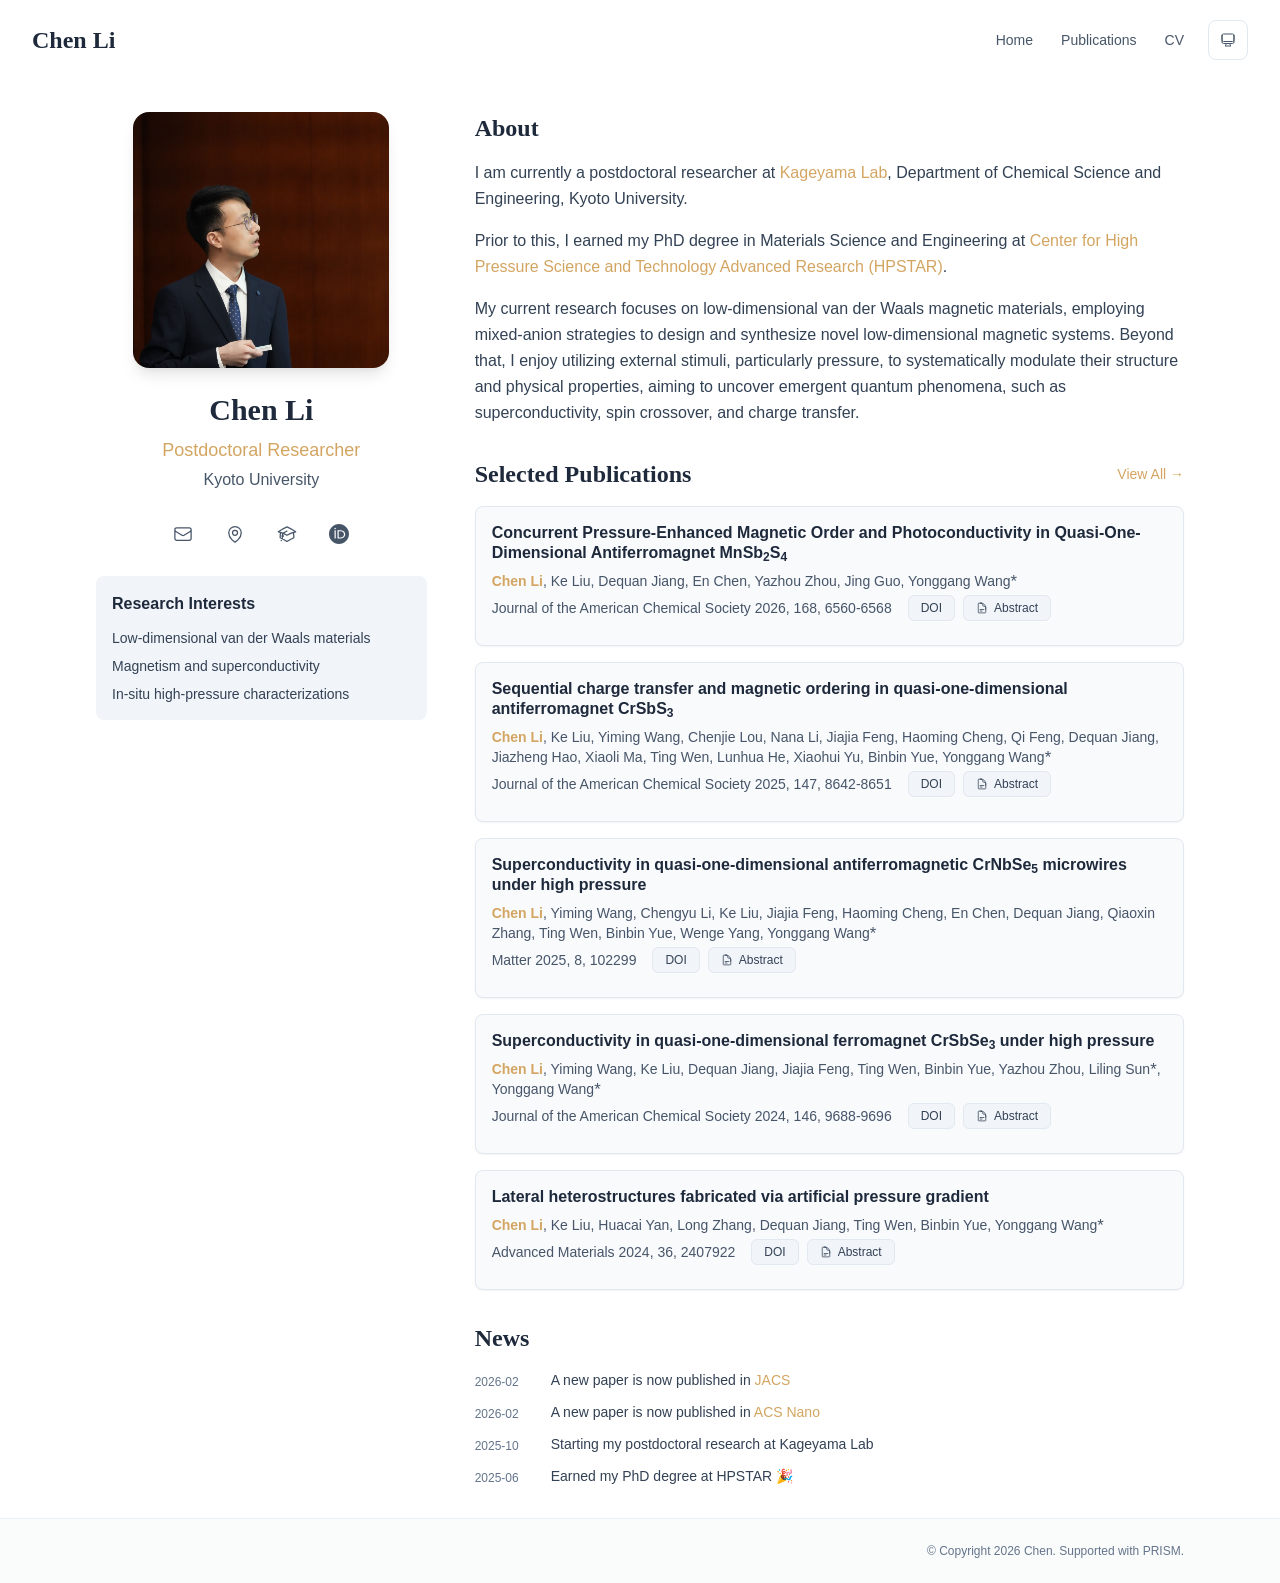
==== commit 8cdae2ce: "Add files via upload" ====
--- a/index.html
+++ b/index.html
@@ -1,4 +1,4 @@
-<!DOCTYPE html><html lang="en" class="scroll-smooth"><head><meta charSet="utf-8"/><meta name="viewport" content="width=device-width, initial-scale=1"/><link rel="preload" as="image" href="/bio.jpg"/><link rel="stylesheet" href="/_next/static/css/342490f5145a14f1.css" data-precedence="next"/><link rel="preload" as="script" fetchPriority="low" href="/_next/static/chunks/webpack-af78f5c2c11af041.js"/><script src="/_next/static/chunks/4bd1b696-70b6d399998de86a.js" async=""></script><script src="/_next/static/chunks/684-5aaa8290a129f299.js" async=""></script><script src="/_next/static/chunks/main-app-06fecb8432d0d6ea.js" async=""></script><script src="/_next/static/chunks/461-a9a5d7b05a71d978.js" async=""></script><script src="/_next/static/chunks/874-6cc630662f3664af.js" async=""></script><script src="/_next/static/chunks/291-e39730cc9327e39b.js" async=""></script><script src="/_next/static/chunks/app/layout-7cc1626130f4eca4.js" async=""></script><script src="/_next/static/chunks/871-0fa5c1067f9691e8.js" async=""></script><script src="/_next/static/chunks/748-103ca651cc2a2462.js" async=""></script><script src="/_next/static/chunks/app/page-2d274c884c2c05bd.js" async=""></script><link rel="icon" href="/arrow.png" type="image/svg+xml"/><link rel="dns-prefetch" href="https://jialeliu.com"/><link rel="preconnect" href="https://jialeliu.com" crossorigin=""/><link rel="preload" as="font" type="font/woff2" href="https://jialeliu.com/fonts/georgiab.woff2" crossorigin=""/><script>
+<!DOCTYPE html><html lang="en" class="scroll-smooth"><head><meta charSet="utf-8"/><meta name="viewport" content="width=device-width, initial-scale=1"/><link rel="preload" as="image" href="/bio.jpg"/><link rel="stylesheet" href="/_next/static/css/4461d290c5c83cb2.css" data-precedence="next"/><link rel="preload" as="script" fetchPriority="low" href="/_next/static/chunks/webpack-af78f5c2c11af041.js"/><script src="/_next/static/chunks/4bd1b696-70b6d399998de86a.js" async=""></script><script src="/_next/static/chunks/684-5aaa8290a129f299.js" async=""></script><script src="/_next/static/chunks/main-app-06fecb8432d0d6ea.js" async=""></script><script src="/_next/static/chunks/461-a9a5d7b05a71d978.js" async=""></script><script src="/_next/static/chunks/874-6cc630662f3664af.js" async=""></script><script src="/_next/static/chunks/291-e39730cc9327e39b.js" async=""></script><script src="/_next/static/chunks/app/layout-7cc1626130f4eca4.js" async=""></script><script src="/_next/static/chunks/7-3c10a3ea5a1dd78a.js" async=""></script><script src="/_next/static/chunks/748-a5b0eda860cf1ca7.js" async=""></script><script src="/_next/static/chunks/app/page-0ad89572e570c204.js" async=""></script><link rel="icon" href="/arrow.png" type="image/svg+xml"/><link rel="dns-prefetch" href="https://jialeliu.com"/><link rel="preconnect" href="https://jialeliu.com" crossorigin=""/><link rel="preload" as="font" type="font/woff2" href="https://jialeliu.com/fonts/georgiab.woff2" crossorigin=""/><script>
               try {
                 const theme = localStorage.getItem('theme-storage');
                 const parsed = theme ? JSON.parse(theme) : null;
@@ -57,6 +57,6 @@
       root.lang = 'en';
       root.setAttribute('data-locale', 'en');
     }
-  </script><title>Chen Li</title><meta name="description" content="Postdoctoral Researcher at Kyoto University."/><meta name="author" content="Chen Li"/><meta name="keywords" content="Chen Li,PhD,Research,Kyoto University"/><meta name="creator" content="Chen Li"/><meta name="publisher" content="Chen Li"/><meta property="og:title" content="Chen Li"/><meta property="og:description" content="Postdoctoral Researcher at Kyoto University."/><meta property="og:site_name" content="Chen Li&#x27;s Academic Website"/><meta property="og:locale" content="en_US"/><meta property="og:type" content="website"/><meta name="twitter:card" content="summary"/><meta name="twitter:title" content="Chen Li"/><meta name="twitter:description" content="Postdoctoral Researcher at Kyoto University."/><link rel="icon" href="/arrow.png"/><script>document.querySelectorAll('body link[rel="icon"], body link[rel="apple-touch-icon"]').forEach(el => document.head.appendChild(el))</script><script src="/_next/static/chunks/polyfills-42372ed130431b0a.js" noModule=""></script></head><body class="font-sans antialiased"><div style="visibility:hidden"><nav class="fixed top-0 left-0 right-0 z-50" data-headlessui-state=""><div class="transition-all duration-300 ease-out bg-transparent" style="transform:translateY(-100px)"><div class="max-w-7xl mx-auto px-4 sm:px-6 lg:px-8"><div class="flex justify-between items-center h-16 lg:h-20"><div class="flex-shrink-0" tabindex="0"><a class="text-xl lg:text-2xl font-serif font-semibold text-primary hover:text-accent transition-colors duration-200" href="/">Chen Li</a></div><div class="hidden lg:block"><div class="ml-10 flex items-center space-x-3"><div class="relative flex items-baseline space-x-1"><a data-nav-href="/" class="relative px-3 py-2 text-sm font-medium rounded-lg transition-colors duration-150 text-primary" href="/">Home</a><a data-nav-href="/publications" class="relative px-3 py-2 text-sm font-medium rounded-lg transition-colors duration-150 text-neutral-600" href="/publications/">Publications</a><a data-nav-href="/cv" class="relative px-3 py-2 text-sm font-medium rounded-lg transition-colors duration-150 text-neutral-600" href="/cv/">CV</a></div><div class="flex items-center justify-center w-10 h-10 rounded-lg border border-neutral-200 dark:border-[rgba(148,163,184,0.24)] bg-background dark:bg-neutral-800"><div class="w-4 h-4 rounded-full bg-neutral-300 animate-pulse"></div></div></div></div><div class="lg:hidden flex items-center space-x-2"><div class="flex items-center justify-center w-10 h-10 rounded-lg border border-neutral-200 dark:border-[rgba(148,163,184,0.24)] bg-background dark:bg-neutral-800"><div class="w-4 h-4 rounded-full bg-neutral-300 animate-pulse"></div></div><button class="inline-flex items-center justify-center p-2 rounded-md text-neutral-600 hover:text-primary hover:bg-neutral-100 dark:hover:bg-neutral-800 focus:outline-none focus:ring-2 focus:ring-inset focus:ring-accent transition-colors duration-200" id="headlessui-disclosure-button-«R7pdb»" type="button" aria-expanded="false" data-headlessui-state=""><span class="sr-only">Open main menu</span><div><svg xmlns="http://www.w3.org/2000/svg" fill="none" viewBox="0 0 24 24" stroke-width="1.5" stroke="currentColor" aria-hidden="true" data-slot="icon" class="block h-6 w-6"><path stroke-linecap="round" stroke-linejoin="round" d="M3.75 6.75h16.5M3.75 12h16.5m-16.5 5.25h16.5"></path></svg></div></button></div></div></div></div></nav><main class="min-h-screen pt-16 lg:pt-20"><div class="max-w-6xl mx-auto px-4 sm:px-6 lg:px-8 py-8 bg-background min-h-screen"><div class="grid grid-cols-1 lg:grid-cols-3 gap-12"><div class="lg:col-span-1"><div class="sticky top-8" style="opacity:0;transform:translateY(20px)"><div class="w-64 h-64 mx-auto mb-6 rounded-2xl overflow-hidden shadow-lg hover:shadow-xl transition-all duration-200 hover:scale-105"><img alt="Chen Li" width="256" height="256" decoding="async" data-nimg="1" class="w-full h-full object-cover object-[32%_center]" style="color:transparent" src="/bio.jpg"/></div><div class="text-center mb-6"><h1 class="text-3xl font-serif font-bold text-primary mb-2">Chen Li</h1><p class="text-lg text-accent font-medium mb-1">Postdoctoral Researcher</p><p class="text-neutral-600 mb-2">Kyoto University</p></div><div class="flex flex-wrap justify-center gap-3 sm:gap-4 mb-6 relative px-2"><div class="relative"><button class="p-2 sm:p-2 transition-colors duration-200 text-neutral-600 dark:text-neutral-400 hover:text-accent" aria-label="Email"><svg xmlns="http://www.w3.org/2000/svg" fill="none" viewBox="0 0 24 24" stroke-width="1.5" stroke="currentColor" aria-hidden="true" data-slot="icon" class="h-5 w-5"><path stroke-linecap="round" stroke-linejoin="round" d="M21.75 6.75v10.5a2.25 2.25 0 0 1-2.25 2.25h-15a2.25 2.25 0 0 1-2.25-2.25V6.75m19.5 0A2.25 2.25 0 0 0 19.5 4.5h-15a2.25 2.25 0 0 0-2.25 2.25m19.5 0v.243a2.25 2.25 0 0 1-1.07 1.916l-7.5 4.615a2.25 2.25 0 0 1-2.36 0L3.32 8.91a2.25 2.25 0 0 1-1.07-1.916V6.75"></path></svg></button></div><div class="relative"><button class="p-2 sm:p-2 transition-colors duration-200 text-neutral-600 dark:text-neutral-400 hover:text-accent" aria-label="Location"><svg xmlns="http://www.w3.org/2000/svg" fill="none" viewBox="0 0 24 24" stroke-width="1.5" stroke="currentColor" aria-hidden="true" data-slot="icon" class="h-5 w-5"><path stroke-linecap="round" stroke-linejoin="round" d="M15 10.5a3 3 0 1 1-6 0 3 3 0 0 1 6 0Z"></path><path stroke-linecap="round" stroke-linejoin="round" d="M19.5 10.5c0 7.142-7.5 11.25-7.5 11.25S4.5 17.642 4.5 10.5a7.5 7.5 0 1 1 15 0Z"></path></svg></button></div><a href="https://scholar.google.com/citations?user=0LoBZj8AAAAJ&amp;hl=en" target="_blank" rel="noopener noreferrer" class="p-2 sm:p-2 text-neutral-600 dark:text-neutral-400 hover:text-accent transition-colors duration-200" aria-label="Google Scholar"><svg xmlns="http://www.w3.org/2000/svg" fill="none" viewBox="0 0 24 24" stroke-width="1.5" stroke="currentColor" aria-hidden="true" data-slot="icon" class="h-5 w-5"><path stroke-linecap="round" stroke-linejoin="round" d="M4.26 10.147a60.438 60.438 0 0 0-.491 6.347A48.62 48.62 0 0 1 12 20.904a48.62 48.62 0 0 1 8.232-4.41 60.46 60.46 0 0 0-.491-6.347m-15.482 0a50.636 50.636 0 0 0-2.658-.813A59.906 59.906 0 0 1 12 3.493a59.903 59.903 0 0 1 10.399 5.84c-.896.248-1.783.52-2.658.814m-15.482 0A50.717 50.717 0 0 1 12 13.489a50.702 50.702 0 0 1 7.74-3.342M6.75 15a.75.75 0 1 0 0-1.5.75.75 0 0 0 0 1.5Zm0 0v-3.675A55.378 55.378 0 0 1 12 8.443m-7.007 11.55A5.981 5.981 0 0 0 6.75 15.75v-1.5"></path></svg></a><a href="https://orcid.org/0000-0002-1563-6939" target="_blank" rel="noopener noreferrer" class="p-2 sm:p-2 text-neutral-600 dark:text-neutral-400 hover:text-accent transition-colors duration-200" aria-label="ORCID"><svg viewBox="0 0 24 24" fill="currentColor" class="h-5 w-5" xmlns="http://www.w3.org/2000/svg"><path d="M12 0C5.372 0 0 5.372 0 12s5.372 12 12 12 12-5.372 12-12S18.628 0 12 0zM7.369 4.378c.525 0 .947.431.947.947s-.422.947-.947.947a.95.95 0 0 1-.947-.947c0-.525.422-.947.947-.947zm-.722 3.038h1.444v10.041H6.647V7.416zm3.562 0h3.9c3.712 0 5.344 2.653 5.344 5.025 0 2.578-2.016 5.025-5.325 5.025h-3.919V7.416zm1.444 1.303v7.444h2.297c3.272 0 4.022-2.484 4.022-3.722 0-2.016-1.284-3.722-4.097-3.722h-2.222z"></path></svg></a></div><div class="bg-neutral-100 dark:bg-neutral-800 rounded-lg p-4 mb-6 hover:shadow-lg transition-all duration-200 hover:scale-[1.02]"><h3 class="font-semibold text-primary mb-3">Research Interests</h3><div class="space-y-2 text-sm text-neutral-700 dark:text-neutral-500"><div>Low-dimensional van der Waals materials</div><div>Magnetism and superconductivity</div><div>In-situ high-pressure characterizations</div></div></div><div class="flex justify-center"><div class="relative"><button class="flex items-center space-x-2 px-4 py-2 rounded-lg font-medium text-sm transition-all duration-200 bg-neutral-100 dark:bg-neutral-800 text-neutral-700 dark:text-neutral-500 hover:bg-red-50 dark:hover:bg-red-900/20 hover:text-red-600 dark:hover:text-red-400 cursor-pointer" tabindex="0"><svg xmlns="http://www.w3.org/2000/svg" fill="none" viewBox="0 0 24 24" stroke-width="1.5" stroke="currentColor" aria-hidden="true" data-slot="icon" class="h-4 w-4"><path stroke-linecap="round" stroke-linejoin="round" d="M21 8.25c0-2.485-2.099-4.5-4.688-4.5-1.935 0-3.597 1.126-4.312 2.733-.715-1.607-2.377-2.733-4.313-2.733C5.1 3.75 3 5.765 3 8.25c0 7.22 9 12 9 12s9-4.78 9-12Z"></path></svg><span>Like</span></button></div></div></div></div><div class="lg:col-span-2 space-y-8"><section id="about" class="scroll-mt-24 space-y-8"><section style="opacity:0;transform:translateY(20px)"><h2 class="text-2xl font-serif font-bold text-primary mb-4">About</h2><div class="text-neutral-700 dark:text-neutral-600 leading-relaxed"><p class="mb-4 last:mb-0">I am currently a postdoctoral researcher at <a href="https://www.ehcc.kyoto-u.ac.jp/eh10/" node="[object Object]" target="_blank" rel="noopener noreferrer" class="text-accent font-medium transition-all duration-200 rounded hover:bg-accent/10 hover:shadow-sm">Kageyama Lab</a>, Department of Chemical Science and Engineering, Kyoto University.</p>
+  </script><title>Chen Li</title><meta name="description" content="Postdoctoral Researcher at Kyoto University."/><meta name="author" content="Chen Li"/><meta name="keywords" content="Chen Li,PhD,Research,Kyoto University"/><meta name="creator" content="Chen Li"/><meta name="publisher" content="Chen Li"/><meta property="og:title" content="Chen Li"/><meta property="og:description" content="Postdoctoral Researcher at Kyoto University."/><meta property="og:site_name" content="Chen Li&#x27;s Academic Website"/><meta property="og:locale" content="en_US"/><meta property="og:type" content="website"/><meta name="twitter:card" content="summary"/><meta name="twitter:title" content="Chen Li"/><meta name="twitter:description" content="Postdoctoral Researcher at Kyoto University."/><link rel="icon" href="/arrow.png"/><script>document.querySelectorAll('body link[rel="icon"], body link[rel="apple-touch-icon"]').forEach(el => document.head.appendChild(el))</script><script src="/_next/static/chunks/polyfills-42372ed130431b0a.js" noModule=""></script></head><body class="font-sans antialiased"><div style="visibility:hidden"><nav class="fixed top-0 left-0 right-0 z-50" data-headlessui-state=""><div class="transition-all duration-300 ease-out bg-transparent" style="transform:translateY(-100px)"><div class="max-w-7xl mx-auto px-4 sm:px-6 lg:px-8"><div class="flex justify-between items-center h-16 lg:h-20"><div class="flex-shrink-0" tabindex="0"><a class="text-xl lg:text-2xl font-serif font-semibold text-primary hover:text-accent transition-colors duration-200" href="/">Chen Li</a></div><div class="hidden lg:block"><div class="ml-10 flex items-center space-x-3"><div class="relative flex items-baseline space-x-1"><a data-nav-href="/" class="relative px-3 py-2 text-sm font-medium rounded-lg transition-colors duration-150 text-primary" href="/">Home</a><a data-nav-href="/publications" class="relative px-3 py-2 text-sm font-medium rounded-lg transition-colors duration-150 text-neutral-600" href="/publications/">Publications</a><a data-nav-href="/cv" class="relative px-3 py-2 text-sm font-medium rounded-lg transition-colors duration-150 text-neutral-600" href="/cv/">CV</a></div><div class="flex items-center justify-center w-10 h-10 rounded-lg border border-neutral-200 dark:border-[rgba(148,163,184,0.24)] bg-background dark:bg-neutral-800"><div class="w-4 h-4 rounded-full bg-neutral-300 animate-pulse"></div></div></div></div><div class="lg:hidden flex items-center space-x-2"><div class="flex items-center justify-center w-10 h-10 rounded-lg border border-neutral-200 dark:border-[rgba(148,163,184,0.24)] bg-background dark:bg-neutral-800"><div class="w-4 h-4 rounded-full bg-neutral-300 animate-pulse"></div></div><button class="inline-flex items-center justify-center p-2 rounded-md text-neutral-600 hover:text-primary hover:bg-neutral-100 dark:hover:bg-neutral-800 focus:outline-none focus:ring-2 focus:ring-inset focus:ring-accent transition-colors duration-200" id="headlessui-disclosure-button-«R7pdb»" type="button" aria-expanded="false" data-headlessui-state=""><span class="sr-only">Open main menu</span><div><svg xmlns="http://www.w3.org/2000/svg" fill="none" viewBox="0 0 24 24" stroke-width="1.5" stroke="currentColor" aria-hidden="true" data-slot="icon" class="block h-6 w-6"><path stroke-linecap="round" stroke-linejoin="round" d="M3.75 6.75h16.5M3.75 12h16.5m-16.5 5.25h16.5"></path></svg></div></button></div></div></div></div></nav><main class="min-h-screen pt-16 lg:pt-20"><div class="max-w-6xl mx-auto px-4 sm:px-6 lg:px-8 py-8 bg-background min-h-screen"><div class="grid grid-cols-1 lg:grid-cols-3 gap-12"><div class="lg:col-span-1"><div class="sticky top-8" style="opacity:0;transform:translateY(20px)"><div class="w-64 h-64 mx-auto mb-6 rounded-2xl overflow-hidden shadow-lg hover:shadow-xl transition-all duration-200 hover:scale-105"><img alt="Chen Li" width="256" height="256" decoding="async" data-nimg="1" class="w-full h-full object-cover object-[32%_center]" style="color:transparent" src="/bio.jpg"/></div><div class="text-center mb-6"><h1 class="text-3xl font-serif font-bold text-primary mb-2">Chen Li</h1><p class="text-lg text-accent font-medium mb-1">Postdoctoral Researcher</p><p class="text-neutral-600 mb-2">Kyoto University</p></div><div class="flex flex-wrap justify-center gap-3 sm:gap-4 mb-6 relative px-2"><div class="relative"><button class="p-2 sm:p-2 transition-colors duration-200 text-neutral-600 dark:text-neutral-400 hover:text-accent" aria-label="Email"><svg xmlns="http://www.w3.org/2000/svg" fill="none" viewBox="0 0 24 24" stroke-width="1.5" stroke="currentColor" aria-hidden="true" data-slot="icon" class="h-5 w-5"><path stroke-linecap="round" stroke-linejoin="round" d="M21.75 6.75v10.5a2.25 2.25 0 0 1-2.25 2.25h-15a2.25 2.25 0 0 1-2.25-2.25V6.75m19.5 0A2.25 2.25 0 0 0 19.5 4.5h-15a2.25 2.25 0 0 0-2.25 2.25m19.5 0v.243a2.25 2.25 0 0 1-1.07 1.916l-7.5 4.615a2.25 2.25 0 0 1-2.36 0L3.32 8.91a2.25 2.25 0 0 1-1.07-1.916V6.75"></path></svg></button></div><div class="relative"><button class="p-2 sm:p-2 transition-colors duration-200 text-neutral-600 dark:text-neutral-400 hover:text-accent" aria-label="Location"><svg xmlns="http://www.w3.org/2000/svg" fill="none" viewBox="0 0 24 24" stroke-width="1.5" stroke="currentColor" aria-hidden="true" data-slot="icon" class="h-5 w-5"><path stroke-linecap="round" stroke-linejoin="round" d="M15 10.5a3 3 0 1 1-6 0 3 3 0 0 1 6 0Z"></path><path stroke-linecap="round" stroke-linejoin="round" d="M19.5 10.5c0 7.142-7.5 11.25-7.5 11.25S4.5 17.642 4.5 10.5a7.5 7.5 0 1 1 15 0Z"></path></svg></button></div><a href="https://scholar.google.com/citations?user=0LoBZj8AAAAJ&amp;hl=en" target="_blank" rel="noopener noreferrer" class="p-2 sm:p-2 text-neutral-600 dark:text-neutral-400 hover:text-accent transition-colors duration-200" aria-label="Google Scholar"><svg xmlns="http://www.w3.org/2000/svg" fill="none" viewBox="0 0 24 24" stroke-width="1.5" stroke="currentColor" aria-hidden="true" data-slot="icon" class="h-5 w-5"><path stroke-linecap="round" stroke-linejoin="round" d="M4.26 10.147a60.438 60.438 0 0 0-.491 6.347A48.62 48.62 0 0 1 12 20.904a48.62 48.62 0 0 1 8.232-4.41 60.46 60.46 0 0 0-.491-6.347m-15.482 0a50.636 50.636 0 0 0-2.658-.813A59.906 59.906 0 0 1 12 3.493a59.903 59.903 0 0 1 10.399 5.84c-.896.248-1.783.52-2.658.814m-15.482 0A50.717 50.717 0 0 1 12 13.489a50.702 50.702 0 0 1 7.74-3.342M6.75 15a.75.75 0 1 0 0-1.5.75.75 0 0 0 0 1.5Zm0 0v-3.675A55.378 55.378 0 0 1 12 8.443m-7.007 11.55A5.981 5.981 0 0 0 6.75 15.75v-1.5"></path></svg></a><a href="https://orcid.org/0000-0002-1563-6939" target="_blank" rel="noopener noreferrer" class="p-2 sm:p-2 text-neutral-600 dark:text-neutral-400 hover:text-accent transition-colors duration-200" aria-label="ORCID"><svg viewBox="0 0 24 24" fill="currentColor" class="h-5 w-5" xmlns="http://www.w3.org/2000/svg"><path d="M12 0C5.372 0 0 5.372 0 12s5.372 12 12 12 12-5.372 12-12S18.628 0 12 0zM7.369 4.378c.525 0 .947.431.947.947s-.422.947-.947.947a.95.95 0 0 1-.947-.947c0-.525.422-.947.947-.947zm-.722 3.038h1.444v10.041H6.647V7.416zm3.562 0h3.9c3.712 0 5.344 2.653 5.344 5.025 0 2.578-2.016 5.025-5.325 5.025h-3.919V7.416zm1.444 1.303v7.444h2.297c3.272 0 4.022-2.484 4.022-3.722 0-2.016-1.284-3.722-4.097-3.722h-2.222z"></path></svg></a></div><div class="bg-neutral-100 dark:bg-neutral-800 rounded-lg p-4 mb-6 hover:shadow-lg transition-all duration-200 hover:scale-[1.02]"><h3 class="font-semibold text-primary mb-3">Research Interests</h3><div class="space-y-2 text-sm text-neutral-700 dark:text-neutral-500"><div>Low-dimensional van der Waals materials</div><div>Magnetism and superconductivity</div><div>In-situ high-pressure characterizations</div></div></div></div></div><div class="lg:col-span-2 space-y-8"><section id="about" class="scroll-mt-24 space-y-8"><section style="opacity:0;transform:translateY(20px)"><h2 class="text-2xl font-serif font-bold text-primary mb-4">About</h2><div class="text-neutral-700 dark:text-neutral-600 leading-relaxed"><p class="mb-4 last:mb-0">I am currently a postdoctoral researcher at <a href="https://www.ehcc.kyoto-u.ac.jp/eh10/" node="[object Object]" target="_blank" rel="noopener noreferrer" class="text-accent font-medium transition-all duration-200 rounded hover:bg-accent/10 hover:shadow-sm">Kageyama Lab</a>, Department of Chemical Science and Engineering, Kyoto University.</p>
 <p class="mb-4 last:mb-0">Prior to this, I earned my PhD degree in Materials Science and Engineering at <a href="https://hpstar.ac.cn/" node="[object Object]" target="_blank" rel="noopener noreferrer" class="text-accent font-medium transition-all duration-200 rounded hover:bg-accent/10 hover:shadow-sm">Center for High Pressure Science and Technology Advanced Research (HPSTAR)</a>.</p>
-<p class="mb-4 last:mb-0">My current research focuses on low-dimensional van der Waals magnetic materials. I employ mixed-anion strategies to design and synthesize novel low-dimensional magnetic systems. Beyond that, I enjoy utilizing external stimuli—particularly pressure—to systematically modulate their physical properties, aiming to uncover emergent quantum phenomena, including superconductivity, spin crossover, and charge transfer.</p></div></section><section style="opacity:0;transform:translateY(20px)"><div class="flex items-center justify-between mb-4"><h2 class="text-2xl font-serif font-bold text-primary">Selected Publications</h2><a class="text-accent hover:text-accent-dark text-sm font-medium transition-all duration-200 rounded hover:bg-accent/10 hover:shadow-sm" href="/publications/">View All<!-- --> →</a></div><div class="space-y-4"><div class="bg-neutral-50 dark:bg-neutral-800 p-4 rounded-lg shadow-sm border border-neutral-200 dark:border-[rgba(148,163,184,0.24)] hover:shadow-lg transition-all duration-200 hover:scale-[1.02]" style="opacity:0;transform:translateY(20px)"><h3 class="font-semibold text-primary mb-2 leading-tight">Concurrent Pressure-Enhanced Magnetic Order and Photoconductivity in Quasi-One-Dimensional Antiferromagnet MnSb2S4</h3><p class="text-sm text-neutral-600 dark:text-neutral-500 mb-1"><span><span class="font-semibold text-accent ">Chen Li</span>, </span><span><span class=" ">Ke Liu</span>, </span><span><span class=" ">Dequan Jiang</span>, </span><span><span class=" ">En Chen</span>, </span><span><span class=" ">Yazhou Zhou</span>, </span><span><span class=" ">Jing Guo</span>, </span><span><span class=" ">Yonggang Wang</span><sup class="ml-0 text-neutral-600 dark:text-neutral-500">*</sup></span></p><div class="flex flex-wrap items-center gap-x-4 gap-y-2 mb-2"><span class="text-sm text-neutral-600 dark:text-neutral-500">Journal of the American Chemical Society<!-- --> <!-- -->2026<!-- -->, 168<!-- -->, 6560-6568</span><div class="flex items-center gap-2"><a href="https://doi.org/10.1021/jacs.5c21160" target="_blank" rel="noopener noreferrer" class="inline-flex items-center px-3 py-1 rounded-md text-xs font-medium bg-neutral-100 dark:bg-neutral-900/50 border border-neutral-200 dark:border-neutral-700 text-neutral-700 dark:text-neutral-300 hover:bg-accent hover:text-white hover:border-accent dark:hover:border-accent transition-colors duration-200">DOI</a><button class="inline-flex items-center px-3 py-1 rounded-md text-xs font-medium border transition-colors duration-200 bg-neutral-100 dark:bg-neutral-900/50 border-neutral-200 dark:border-neutral-700 text-neutral-700 dark:text-neutral-300 hover:bg-accent hover:text-white hover:border-accent dark:hover:border-accent"><svg xmlns="http://www.w3.org/2000/svg" fill="none" viewBox="0 0 24 24" stroke-width="1.5" stroke="currentColor" aria-hidden="true" data-slot="icon" class="h-3 w-3 mr-1.5"><path stroke-linecap="round" stroke-linejoin="round" d="M19.5 14.25v-2.625a3.375 3.375 0 0 0-3.375-3.375h-1.5A1.125 1.125 0 0 1 13.5 7.125v-1.5a3.375 3.375 0 0 0-3.375-3.375H8.25m0 12.75h7.5m-7.5 3H12M10.5 2.25H5.625c-.621 0-1.125.504-1.125 1.125v17.25c0 .621.504 1.125 1.125 1.125h12.75c.621 0 1.125-.504 1.125-1.125V11.25a9 9 0 0 0-9-9Z"></path></svg>Abstract</button></div></div></div><div class="bg-neutral-50 dark:bg-neutral-800 p-4 rounded-lg shadow-sm border border-neutral-200 dark:border-[rgba(148,163,184,0.24)] hover:shadow-lg transition-all duration-200 hover:scale-[1.02]" style="opacity:0;transform:translateY(20px)"><h3 class="font-semibold text-primary mb-2 leading-tight">Sequential charge transfer and magnetic ordering in quasi-one-dimensional antiferromagnet CrSbS3</h3><p class="text-sm text-neutral-600 dark:text-neutral-500 mb-1"><span><span class="font-semibold text-accent ">Chen Li</span>, </span><span><span class=" ">Ke Liu</span>, </span><span><span class=" ">Yiming Wang</span>, </span><span><span class=" ">Chenjie Lou</span>, </span><span><span class=" ">Nana Li</span>, </span><span><span class=" ">Jiajia Feng</span>, </span><span><span class=" ">Haoming Cheng</span>, </span><span><span class=" ">Qi Feng</span>, </span><span><span class=" ">Dequan Jiang</span>, </span><span><span class=" ">Jiazheng Hao</span>, </span><span><span class=" ">Xiaoli Ma</span>, </span><span><span class=" ">Ting Wen</span>, </span><span><span class=" ">Lunhua He</span>, </span><span><span class=" ">Xiaohui Yu</span>, </span><span><span class=" ">Binbin Yue</span>, </span><span><span class=" ">Yonggang Wang</span><sup class="ml-0 text-neutral-600 dark:text-neutral-500">*</sup></span></p><div class="flex flex-wrap items-center gap-x-4 gap-y-2 mb-2"><span class="text-sm text-neutral-600 dark:text-neutral-500">Journal of the American Chemical Society<!-- --> <!-- -->2025<!-- -->, 147<!-- -->, 8642-8651</span><div class="flex items-center gap-2"><a href="https://doi.org/10.1021/jacs.4c17892" target="_blank" rel="noopener noreferrer" class="inline-flex items-center px-3 py-1 rounded-md text-xs font-medium bg-neutral-100 dark:bg-neutral-900/50 border border-neutral-200 dark:border-neutral-700 text-neutral-700 dark:text-neutral-300 hover:bg-accent hover:text-white hover:border-accent dark:hover:border-accent transition-colors duration-200">DOI</a><button class="inline-flex items-center px-3 py-1 rounded-md text-xs font-medium border transition-colors duration-200 bg-neutral-100 dark:bg-neutral-900/50 border-neutral-200 dark:border-neutral-700 text-neutral-700 dark:text-neutral-300 hover:bg-accent hover:text-white hover:border-accent dark:hover:border-accent"><svg xmlns="http://www.w3.org/2000/svg" fill="none" viewBox="0 0 24 24" stroke-width="1.5" stroke="currentColor" aria-hidden="true" data-slot="icon" class="h-3 w-3 mr-1.5"><path stroke-linecap="round" stroke-linejoin="round" d="M19.5 14.25v-2.625a3.375 3.375 0 0 0-3.375-3.375h-1.5A1.125 1.125 0 0 1 13.5 7.125v-1.5a3.375 3.375 0 0 0-3.375-3.375H8.25m0 12.75h7.5m-7.5 3H12M10.5 2.25H5.625c-.621 0-1.125.504-1.125 1.125v17.25c0 .621.504 1.125 1.125 1.125h12.75c.621 0 1.125-.504 1.125-1.125V11.25a9 9 0 0 0-9-9Z"></path></svg>Abstract</button></div></div></div><div class="bg-neutral-50 dark:bg-neutral-800 p-4 rounded-lg shadow-sm border border-neutral-200 dark:border-[rgba(148,163,184,0.24)] hover:shadow-lg transition-all duration-200 hover:scale-[1.02]" style="opacity:0;transform:translateY(20px)"><h3 class="font-semibold text-primary mb-2 leading-tight">Superconductivity in quasi-one-dimensional antiferromagnetic CrNbSe5 microwires under high pressure</h3><p class="text-sm text-neutral-600 dark:text-neutral-500 mb-1"><span><span class="font-semibold text-accent ">Chen Li</span>, </span><span><span class=" ">Yiming Wang</span>, </span><span><span class=" ">Chengyu Li</span>, </span><span><span class=" ">Ke Liu</span>, </span><span><span class=" ">Jiajia Feng</span>, </span><span><span class=" ">Haoming Cheng</span>, </span><span><span class=" ">En Chen</span>, </span><span><span class=" ">Dequan Jiang</span>, </span><span><span class=" ">Qiaoxin Zhang</span>, </span><span><span class=" ">Ting Wen</span>, </span><span><span class=" ">Binbin Yue</span>, </span><span><span class=" ">Wenge Yang</span>, </span><span><span class=" ">Yonggang Wang</span><sup class="ml-0 text-neutral-600 dark:text-neutral-500">*</sup></span></p><div class="flex flex-wrap items-center gap-x-4 gap-y-2 mb-2"><span class="text-sm text-neutral-600 dark:text-neutral-500">Matter<!-- --> <!-- -->2025<!-- -->, 8<!-- -->, 102299</span><div class="flex items-center gap-2"><a href="https://doi.org/10.1016/j.matt.2025.102299" target="_blank" rel="noopener noreferrer" class="inline-flex items-center px-3 py-1 rounded-md text-xs font-medium bg-neutral-100 dark:bg-neutral-900/50 border border-neutral-200 dark:border-neutral-700 text-neutral-700 dark:text-neutral-300 hover:bg-accent hover:text-white hover:border-accent dark:hover:border-accent transition-colors duration-200">DOI</a><button class="inline-flex items-center px-3 py-1 rounded-md text-xs font-medium border transition-colors duration-200 bg-neutral-100 dark:bg-neutral-900/50 border-neutral-200 dark:border-neutral-700 text-neutral-700 dark:text-neutral-300 hover:bg-accent hover:text-white hover:border-accent dark:hover:border-accent"><svg xmlns="http://www.w3.org/2000/svg" fill="none" viewBox="0 0 24 24" stroke-width="1.5" stroke="currentColor" aria-hidden="true" data-slot="icon" class="h-3 w-3 mr-1.5"><path stroke-linecap="round" stroke-linejoin="round" d="M19.5 14.25v-2.625a3.375 3.375 0 0 0-3.375-3.375h-1.5A1.125 1.125 0 0 1 13.5 7.125v-1.5a3.375 3.375 0 0 0-3.375-3.375H8.25m0 12.75h7.5m-7.5 3H12M10.5 2.25H5.625c-.621 0-1.125.504-1.125 1.125v17.25c0 .621.504 1.125 1.125 1.125h12.75c.621 0 1.125-.504 1.125-1.125V11.25a9 9 0 0 0-9-9Z"></path></svg>Abstract</button></div></div></div><div class="bg-neutral-50 dark:bg-neutral-800 p-4 rounded-lg shadow-sm border border-neutral-200 dark:border-[rgba(148,163,184,0.24)] hover:shadow-lg transition-all duration-200 hover:scale-[1.02]" style="opacity:0;transform:translateY(20px)"><h3 class="font-semibold text-primary mb-2 leading-tight">Superconductivity in quasi-one-dimensional ferromagnet CrSbSe3 under high pressure</h3><p class="text-sm text-neutral-600 dark:text-neutral-500 mb-1"><span><span class="font-semibold text-accent ">Chen Li</span>, </span><span><span class=" ">Yiming Wang</span>, </span><span><span class=" ">Ke Liu</span>, </span><span><span class=" ">Dequan Jiang</span>, </span><span><span class=" ">Jiajia Feng</span>, </span><span><span class=" ">Ting Wen</span>, </span><span><span class=" ">Binbin Yue</span>, </span><span><span class=" ">Yazhou Zhou</span>, </span><span><span class=" ">Liling Sun</span><sup class="ml-0 text-neutral-600 dark:text-neutral-500">*</sup>, </span><span><span class=" ">Yonggang Wang</span><sup class="ml-0 text-neutral-600 dark:text-neutral-500">*</sup></span></p><div class="flex flex-wrap items-center gap-x-4 gap-y-2 mb-2"><span class="text-sm text-neutral-600 dark:text-neutral-500">Journal of the American Chemical Society<!-- --> <!-- -->2024<!-- -->, 146<!-- -->, 9688-9696</span><div class="flex items-center gap-2"><a href="https://doi.org/10.1021/jacs.3c13503" target="_blank" rel="noopener noreferrer" class="inline-flex items-center px-3 py-1 rounded-md text-xs font-medium bg-neutral-100 dark:bg-neutral-900/50 border border-neutral-200 dark:border-neutral-700 text-neutral-700 dark:text-neutral-300 hover:bg-accent hover:text-white hover:border-accent dark:hover:border-accent transition-colors duration-200">DOI</a><button class="inline-flex items-center px-3 py-1 rounded-md text-xs font-medium border transition-colors duration-200 bg-neutral-100 dark:bg-neutral-900/50 border-neutral-200 dark:border-neutral-700 text-neutral-700 dark:text-neutral-300 hover:bg-accent hover:text-white hover:border-accent dark:hover:border-accent"><svg xmlns="http://www.w3.org/2000/svg" fill="none" viewBox="0 0 24 24" stroke-width="1.5" stroke="currentColor" aria-hidden="true" data-slot="icon" class="h-3 w-3 mr-1.5"><path stroke-linecap="round" stroke-linejoin="round" d="M19.5 14.25v-2.625a3.375 3.375 0 0 0-3.375-3.375h-1.5A1.125 1.125 0 0 1 13.5 7.125v-1.5a3.375 3.375 0 0 0-3.375-3.375H8.25m0 12.75h7.5m-7.5 3H12M10.5 2.25H5.625c-.621 0-1.125.504-1.125 1.125v17.25c0 .621.504 1.125 1.125 1.125h12.75c.621 0 1.125-.504 1.125-1.125V11.25a9 9 0 0 0-9-9Z"></path></svg>Abstract</button></div></div></div><div class="bg-neutral-50 dark:bg-neutral-800 p-4 rounded-lg shadow-sm border border-neutral-200 dark:border-[rgba(148,163,184,0.24)] hover:shadow-lg transition-all duration-200 hover:scale-[1.02]" style="opacity:0;transform:translateY(20px)"><h3 class="font-semibold text-primary mb-2 leading-tight">Lateral heterostructures fabricated via artificial pressure gradient</h3><p class="text-sm text-neutral-600 dark:text-neutral-500 mb-1"><span><span class="font-semibold text-accent ">Chen Li</span>, </span><span><span class=" ">Ke Liu</span>, </span><span><span class=" ">Huacai Yan</span>, </span><span><span class=" ">Long Zhang</span>, </span><span><span class=" ">Dequan Jiang</span>, </span><span><span class=" ">Ting Wen</span>, </span><span><span class=" ">Binbin Yue</span>, </span><span><span class=" ">Yonggang Wang</span><sup class="ml-0 text-neutral-600 dark:text-neutral-500">*</sup></span></p><div class="flex flex-wrap items-center gap-x-4 gap-y-2 mb-2"><span class="text-sm text-neutral-600 dark:text-neutral-500">Advanced Materials<!-- --> <!-- -->2024<!-- -->, 36<!-- -->, 2407922</span><div class="flex items-center gap-2"><a href="https://doi.org/10.1002/adma.202407922" target="_blank" rel="noopener noreferrer" class="inline-flex items-center px-3 py-1 rounded-md text-xs font-medium bg-neutral-100 dark:bg-neutral-900/50 border border-neutral-200 dark:border-neutral-700 text-neutral-700 dark:text-neutral-300 hover:bg-accent hover:text-white hover:border-accent dark:hover:border-accent transition-colors duration-200">DOI</a><button class="inline-flex items-center px-3 py-1 rounded-md text-xs font-medium border transition-colors duration-200 bg-neutral-100 dark:bg-neutral-900/50 border-neutral-200 dark:border-neutral-700 text-neutral-700 dark:text-neutral-300 hover:bg-accent hover:text-white hover:border-accent dark:hover:border-accent"><svg xmlns="http://www.w3.org/2000/svg" fill="none" viewBox="0 0 24 24" stroke-width="1.5" stroke="currentColor" aria-hidden="true" data-slot="icon" class="h-3 w-3 mr-1.5"><path stroke-linecap="round" stroke-linejoin="round" d="M19.5 14.25v-2.625a3.375 3.375 0 0 0-3.375-3.375h-1.5A1.125 1.125 0 0 1 13.5 7.125v-1.5a3.375 3.375 0 0 0-3.375-3.375H8.25m0 12.75h7.5m-7.5 3H12M10.5 2.25H5.625c-.621 0-1.125.504-1.125 1.125v17.25c0 .621.504 1.125 1.125 1.125h12.75c.621 0 1.125-.504 1.125-1.125V11.25a9 9 0 0 0-9-9Z"></path></svg>Abstract</button></div></div></div></div></section><section style="opacity:0;transform:translateY(20px)"><h2 class="text-2xl font-serif font-bold text-primary mb-4">News</h2><div class="space-y-3"><div class="flex items-start space-x-3"><span class="text-xs text-neutral-500 mt-1 w-16 flex-shrink-0">2026-02</span><p class="text-sm text-neutral-700 [&amp;_a]:text-accent [&amp;_a]:!no-underline hover:[&amp;_a]:opacity-80 [&amp;_a]:transition-opacity">A new paper is now published in <a href='https://doi.org/10.1021/jacs.5c21160' target='_blank' style='text-decoration: underline;'>JACS</a></p></div><div class="flex items-start space-x-3"><span class="text-xs text-neutral-500 mt-1 w-16 flex-shrink-0">2026-02</span><p class="text-sm text-neutral-700 [&amp;_a]:text-accent [&amp;_a]:!no-underline hover:[&amp;_a]:opacity-80 [&amp;_a]:transition-opacity">A new paper is now published in <a href='https://doi.org/10.1021/acsnano.5c19072' target='_blank' style='text-decoration: underline;'>ACS Nano</a></p></div><div class="flex items-start space-x-3"><span class="text-xs text-neutral-500 mt-1 w-16 flex-shrink-0">2025-10</span><p class="text-sm text-neutral-700 [&amp;_a]:text-accent [&amp;_a]:!no-underline hover:[&amp;_a]:opacity-80 [&amp;_a]:transition-opacity">Starting my postdoctoral research at Kageyama Lab</p></div><div class="flex items-start space-x-3"><span class="text-xs text-neutral-500 mt-1 w-16 flex-shrink-0">2025-06</span><p class="text-sm text-neutral-700 [&amp;_a]:text-accent [&amp;_a]:!no-underline hover:[&amp;_a]:opacity-80 [&amp;_a]:transition-opacity">Earned my PhD degree at HPSTAR 🎉</p></div></div></section></section></div></div></div><!--$--><!--/$--><!--$--><!--/$--></main><footer class="border-t border-neutral-200/50 bg-neutral-50/50 dark:bg-neutral-900/50 dark:border-neutral-700/50"><div class="max-w-6xl mx-auto px-4 sm:px-6 lg:px-8 py-6"><div class="flex flex-col sm:flex-row justify-end items-center gap-2"><p class="text-xs text-neutral-500">© Copyright <!-- -->2026<!-- --> Chen. Supported with<!-- --> <a href="https://github.com/xyjoey/PRISM" target="_blank" rel="noopener noreferrer" class="hover:text-neutral-800 dark:hover:text-neutral-200 hover:underline transition-colors">PRISM</a>.</p></div></div></footer></div><script src="/_next/static/chunks/webpack-af78f5c2c11af041.js" async=""></script><script>(self.__next_f=self.__next_f||[]).push([0])</script><script>self.__next_f.push([1,"1:\"$Sreact.fragment\"\n3:I[3719,[\"461\",\"static/chunks/461-a9a5d7b05a71d978.js\",\"874\",\"static/chunks/874-6cc630662f3664af.js\",\"291\",\"static/chunks/291-e39730cc9327e39b.js\",\"177\",\"static/chunks/app/layout-7cc1626130f4eca4.js\"],\"ThemeProvider\"]\n4:I[310,[\"461\",\"static/chunks/461-a9a5d7b05a71d978.js\",\"874\",\"static/chunks/874-6cc630662f3664af.js\",\"291\",\"static/chunks/291-e39730cc9327e39b.js\",\"177\",\"static/chunks/app/layout-7cc1626130f4eca4.js\"],\"LocaleProvider\"]\n5:I[4574,[\"461\",\"static/chunks/461-a9a5d7b05a71d978.js\",\"874\",\"static/chunks/874-6cc630662f3664af.js\",\"291\",\"static/chunks/291-e39730cc9327e39b.js\",\"177\",\"static/chunks/app/layout-7cc1626130f4eca4.js\"],\"default\"]\n6:I[7555,[],\"\"]\n7:I[1295,[],\"\"]\n8:I[2548,[\"461\",\"static/chunks/461-a9a5d7b05a71d978.js\",\"874\",\"static/chunks/874-6cc630662f3664af.js\",\"291\",\"static/chunks/291-e39730cc9327e39b.js\",\"177\",\"static/chunks/app/layout-7cc1626130f4eca4.js\"],\"default\"]\n9:I[6613,[\"461\",\"static/chunks/461-a9a5d7b05a71d978.js\",\"871\",\"static/chunks/871-0fa5c1067f9691e8.js\",\"874\",\"static/chunks/874-6cc630662f3664af.js\",\"748\",\"static/chunks/748-103ca651cc2a2462.js\",\"974\",\"static/chunks/app/page-2d274c884c2c05bd.js\"],\"default\"]\n14:I[9665,[],\"MetadataBoundary\"]\n16:I[9665,[],\"OutletBoundary\"]\n19:I[4911,[],\"AsyncMetadataOutlet\"]\n1b:I[9665,[],\"ViewportBoundary\"]\n1d:I[6614,[],\"\"]\n:HL[\"/_next/static/css/342490f5145a14f1.css\",\"style\"]\n2:T579,\n    try {\n      const cfg = {\"enabled\":false,\"locales\":[\"en\"],\"defaultLocale\":\"en\",\"mode\":\"auto\",\"fixedLocale\":\"en\",\"persist\":true,\"switcher\":true,\"labels\":{\"en\":\"en\"}};\n      const storageKey = 'locale-storage';\n      const normalize = (value) =\u003e typeof value === 'string' ? value.trim().replace('_', '-').toLowerCase() : '';\n      const matchLocale = (candidate) =\u003e {\n        const normalized = normalize(candidate);\n        if (!normalized) return null;\n        if (cfg.locales.includes(normalized)) return normalized;\n        const language = normalized.split('-')[0];\n        if (cfg.locales.includes(language)) return language;\n        return null;\n      }"])</script><script>self.__next_f.push([1,";\n\n      let resolved = null;\n\n      if (cfg.persist) {\n        resolved = matchLocale(localStorage.getItem(storageKey));\n      }\n\n      if (!resolved) {\n        if (cfg.mode === 'fixed') {\n          resolved = cfg.fixedLocale;\n        } else {\n          resolved = matchLocale(navigator.language);\n        }\n      }\n\n      if (!resolved) {\n        resolved = cfg.defaultLocale;\n      }\n\n      const root = document.documentElement;\n      root.lang = resolved;\n      root.setAttribute('data-locale', resolved);\n\n      if (cfg.persist) {\n        localStorage.setItem(storageKey, resolved);\n      }\n    } catch (e) {\n      const root = document.documentElement;\n      root.lang = 'en';\n      root.setAttribute('data-locale', 'en');\n    }\n  a:T48b,Low-dimensional van der Waals materials constitute fertile ground for exploring intertwined magnetism, transport, and optoelectronics, yet the structural provenance underlying the interplay among diverse quantum orders remains scarcely elucidated. Here, we report a rare case of simultaneous enhancement of magnetic order and photoconductivity in pressurized quasi-one-dimensional antiferromagnet MnSb2S4. Concomitant with a pressure-induced insulator-to-metal transition, MnSb2S4 exhibits a collapse of magnetic order and dramatic positive-to-negative photoconductivity switching at ∼30 GPa. Notably, possible superconductivity emerges with further compression. Detailed structural analyses and theoretical calculations corroborate these anomalous behaviors and unravel sequential pressure-driven orbital and spin crossover of Mn2+, accompanied by opposite evolutions of Jahn–Teller distortions in two inequivalent [MnS6] octahedra. The intriguing electronic and structural evolutions establish MnSb2S4 as a promising candidate for versatile device engineering and offer an ideal platform for deciphering intricate coupling among multiple degrees of freedom.b:T66f,@article{li2026concurrent,\n  title = {Concurrent Pressure-Enhanced Magnetic Order and Photoconductivity in Quasi-One-Dimensional Anti"])</script><script>self.__next_f.push([1,"ferromagnet MnSb2S4},\n  author = {Li, Chen and Liu, Ke and Jiang, Dequan and Chen, En and Zhou, Yazhou and Guo, Jing and Wang, Yonggang},\n  journal = {Journal of the American Chemical Society},\n  volume = {168},\n  number = {6},\n  pages = {6560-6568},\n  year = {2026},\n  publisher = {ACS Publications},\n  doi = {10.1021/jacs.5c21160},\n  abstract = {Low-dimensional van der Waals materials constitute fertile ground for exploring intertwined magnetism, transport, and optoelectronics, yet the structural provenance underlying the interplay among diverse quantum orders remains scarcely elucidated. Here, we report a rare case of simultaneous enhancement of magnetic order and photoconductivity in pressurized quasi-one-dimensional antiferromagnet MnSb2S4. Concomitant with a pressure-induced insulator-to-metal transition, MnSb2S4 exhibits a collapse of magnetic order and dramatic positive-to-negative photoconductivity switching at ∼30 GPa. Notably, possible superconductivity emerges with further compression. Detailed structural analyses and theoretical calculations corroborate these anomalous behaviors and unravel sequential pressure-driven orbital and spin crossover of Mn2+, accompanied by opposite evolutions of Jahn–Teller distortions in two inequivalent [MnS6] octahedra. The intriguing electronic and structural evolutions establish MnSb2S4 as a promising candidate for versatile device engineering and offer an ideal platform for deciphering intricate coupling among multiple degrees of freedom.}\n}c:T47a,Charge transfer and magnetic ordering are two profound condensed matter phenomena that impart distinct structures and properties to materials. However, such two effects rarely occur successively within a single material. Here, we present a unique case of temperature-induced sequential charge transfer and magnetic ordering in antiferromagnetic CrSbS3 with quasi-one-dimensional structure. Intriguingly, the contrasting effects of charge transfer between Cr and [Sb2S6] units and antiferromagnetic transition on lattice expansi"])</script><script>self.__next_f.push([1,"on result in diverse thermal expansion behaviors of lattice parameters, which ultimately leads to an anti-Invar effect on the lattice volume. Neutron powder diffraction further unravels a C-type antiferromagnetic order. Moreover, pressure regulation can also induce similar volume collapse, implying potential valence and spin-state transitions. The multiple electronic transitions observed in CrSbS3 offer a valuable platform for deciphering the interweaving among charge, spin, and lattice degrees of freedom, and shed a new light for exploring novel quantum phenomena in more low-dimensional van der Waals materials.d:T6e9,@article{li2025sequential,\n  title = {Sequential charge transfer and magnetic ordering in quasi-one-dimensional antiferromagnet CrSbS3},\n  author = {Li, Chen and Liu, Ke and Wang, Yiming and Lou, Chenjie and Li, Nana and Feng, Jiajia and Cheng, Haoming and Feng, Qi and Jiang, Dequan and Hao, Jiazheng and Ma, Xiaoli and Wen, Ting and He, Lunhua and Yu, Xiaohui and Yue, Binbin and Wang, Yonggang},\n  journal = {Journal of the American Chemical Society},\n  volume = {147},\n  number = {10},\n  pages = {8642--8651},\n  year = {2025},\n  publisher = {American Chemical Society},\n  doi = {10.1021/jacs.4c17892},\n  abstract = {Charge transfer and magnetic ordering are two profound condensed matter phenomena that impart distinct structures and properties to materials. However, such two effects rarely occur successively within a single material. Here, we present a unique case of temperature-induced sequential charge transfer and magnetic ordering in antiferromagnetic CrSbS3 with quasi-one-dimensional structure. Intriguingly, the contrasting effects of charge transfer between Cr and [Sb2S6] units and antiferromagnetic transition on lattice expansion result in diverse thermal expansion behaviors of lattice parameters, which ultimately leads to an anti-Invar effect on the lattice volume. Neutron powder diffraction further unravels a C-type antiferromagnetic order. Moreover, pressure regulation can also induce similar v"])</script><script>self.__next_f.push([1,"olume collapse, implying potential valence and spin-state transitions. The multiple electronic transitions observed in CrSbS3 offer a valuable platform for deciphering the interweaving among charge, spin, and lattice degrees of freedom, and shed a new light for exploring novel quantum phenomena in more low-dimensional van der Waals materials.}\n}e:T676,Superconductivity and magnetism have long been considered contradictory phenomena. As a result, the family of superconductors has historically lacked the presence of strongly magnetic chromium- and manganese-based compounds until the observation of superconductivity in CrAs and MnP via suppressing their long-range magnetic order under external pressure. This discovery has spurred the further exploration of novel chromium- and manganese-based superconductors. However, to date, the structural types of such compounds remain exceedingly rare. CrNbSe5 is a quasi-one-dimensional compound characterized by its unique Cr-ladder chains. In this study, its high-quality microwires are synthesized via chemical vapor transport and confirmed to exhibit antiferromagnetic and semimetallic properties at ambient pressure. Excitingly, under high pressure, the temperature-induced metal-insulator transition is gradually suppressed, and superconductivity emerges at 15.0 GPa, accompanied by an intriguing carrier-type switching. Subsequent in situ high-pressure structural characterizations confirm the corresponding electronic transitions and anomalous phonon-softening behavior. Density functional theory calculations reveal the topological evolution of the Fermi surface with increasing pressure, i.e., the Lifshitz transition, which accounts for the concurrent pressure-induced superconductivity and carrier-type switching. These findings not only add a new member to the existing family of chromium-based superconductors but also provide a promising platform to further unveil the interplay between magnetism and superconductivity in low-dimensional systems.f:T891,"])</script><script>self.__next_f.push([1,"@article{li2025superconductivity,\n  title = {Superconductivity in quasi-one-dimensional antiferromagnetic CrNbSe5 microwires under high pressure},\n  author = {Li, Chen and Wang, Yiming and Li, Chengyu and Liu, Ke and Feng, Jiajia and Cheng, Haoming and Chen, En and Jiang, Dequan and Zhang, Qiaoxin and Wen, Ting and Yue, Binbin and Yang, Wenge and Wang, Yonggang},\n  journal = {Matter},\n  volume = {8},\n  number = {12},\n  pages = {102299},\n  year = {2025},\n  publisher = {Elsevier},\n  doi = {10.1016/j.matt.2025.102299},\n  abstract = {Superconductivity and magnetism have long been considered contradictory phenomena. As a result, the family of superconductors has historically lacked the presence of strongly magnetic chromium- and manganese-based compounds until the observation of superconductivity in CrAs and MnP via suppressing their long-range magnetic order under external pressure. This discovery has spurred the further exploration of novel chromium- and manganese-based superconductors. However, to date, the structural types of such compounds remain exceedingly rare. CrNbSe5 is a quasi-one-dimensional compound characterized by its unique Cr-ladder chains. In this study, its high-quality microwires are synthesized via chemical vapor transport and confirmed to exhibit antiferromagnetic and semimetallic properties at ambient pressure. Excitingly, under high pressure, the temperature-induced metal-insulator transition is gradually suppressed, and superconductivity emerges at 15.0 GPa, accompanied by an intriguing carrier-type switching. Subsequent in situ high-pressure structural characterizations confirm the corresponding electronic transitions and anomalous phonon-softening behavior. Density functional theory calculations reveal the topological evolution of the Fermi surface with increasing pressure, i.e., the Lifshitz transition, which accounts for the concurrent pressure-induced superconductivity and carrier-type switching. These findings not only add a new member to the existing family of chromium-based superconductors but also provide a promising platform to further unveil the interplay between magnetism and superconductivity in low-dimensional systems.}\n}"])</script><script>self.__next_f.push([1,"10:T424,Nearly a decade has passed since the discovery of superconductivity in CrAs, but until now, the discovered structure types of chromium-based superconductors are still scanty. It is urgent to expand this family to decipher the interplay between magnetism and superconductivity penetratingly. Here, we report the observation of superconductivity in ferromagnet CrSbSe3 with a quasi-one-dimensional structure under high pressure. Under compression, CrSbSe3 undergoes an insulator-to-metal transition and sequential isostructural phase transitions accompanied by volume collapse. Superconductivity emerges at 32.8 GPa concomitant with metallization in CrSbSe3. A maximum superconducting transition temperature Tc of 7.7 K is achieved at 57.9 GPa benefiting from both the phonon softening and the enhanced p–d hybridization between Se and Cr in CrSbSe3. The discovery of superconductivity in CrSbSe3 expands the existing chromium-based superconductor family and sheds light on the search for concealed superconductivity in low-dimensional van der Waals materials.11:T62f,@article{li2024superconductivity,\n  title = {Superconductivity in quasi-one-dimensional ferromagnet CrSbSe3 under high pressure},\n  author = {Li, Chen and Wang, Yiming and Liu, Ke and Jiang, Dequan and Feng, Jiajia and Wen, Ting and Yue, Binbin and Zhou, Yazhou and Sun, Liling and Wang, Yonggang},\n  journal = {Journal of the American Chemical Society},\n  volume = {146},\n  number = {14},\n  pages = {9688--9696},\n  year = {2024},\n  publisher = {American Chemical Society},\n  doi = {10.1021/jacs.3c13503},\n  abstract = {Nearly a decade has passed since the discovery of superconductivity in CrAs, but until now, the discovered structure types of chromium-based superconductors are still scanty. It is urgent to expand this family to decipher the interplay between magnetism and superconductivity penetratingly. Here, we report the observation of superconductivity in ferromagnet CrSbSe3 with a quasi-one-dimensional structure under high pressure. Under compression, CrSbSe"])</script><script>self.__next_f.push([1,"3 undergoes an insulator-to-metal transition and sequential isostructural phase transitions accompanied by volume collapse. Superconductivity emerges at 32.8 GPa concomitant with metallization in CrSbSe3. A maximum superconducting transition temperature Tc of 7.7 K is achieved at 57.9 GPa benefiting from both the phonon softening and the enhanced p–d hybridization between Se and Cr in CrSbSe3. The discovery of superconductivity in CrSbSe3 expands the existing chromium-based superconductor family and sheds light on the search for concealed superconductivity in low-dimensional van der Waals materials.}\n}12:T44a,Hydrostatic conditions are generally pursued in high-pressure research, maintained to prevent the intrinsic pressure gradient on the culets of diamond anvil cells (DACs) from introducing heterogeneity to the structure and physical properties of the regulated materials. Here, a pioneering route to fabricate lateral heterostructures is proposed via artificial pressure gradients intentionally designed in DACs. Under the tailored pressure gradients, different structural phases emerge in distinct parts of the material, resulting in the formation of heterostructures. Harnessing the polymorphic transition nature of violet phosphorus under high pressure, violet/blue and violet/black phosphorus lateral heterostructures with different electrical properties have been successfully prepared by the pressure gradient method. This achievement highlights the potential of artificial pressure gradients as a portable and universal strategy for the fabrication of lateral heterostructures, shedding new light on the preparation and regulation of lateral heterostructures across a wider range of materials.13:T5d7,@article{li2024lateral,\n  title = {Lateral heterostructures fabricated via artificial pressure gradient},\n  author = {Li, Chen and Liu, Ke and Yan, Huacai and Zhang, Long and Jiang, Dequan and Wen, Ting and Yue, Binbin and Wang, Yonggang},\n  journal = {Advanced Materials},\n  volume = {36},\n  number = {47},\n  pages = {2407"])</script><script>self.__next_f.push([1,"922},\n  year = {2024},\n  doi = {10.1002/adma.202407922},\n  abstract = {Hydrostatic conditions are generally pursued in high-pressure research, maintained to prevent the intrinsic pressure gradient on the culets of diamond anvil cells (DACs) from introducing heterogeneity to the structure and physical properties of the regulated materials. Here, a pioneering route to fabricate lateral heterostructures is proposed via artificial pressure gradients intentionally designed in DACs. Under the tailored pressure gradients, different structural phases emerge in distinct parts of the material, resulting in the formation of heterostructures. Harnessing the polymorphic transition nature of violet phosphorus under high pressure, violet/blue and violet/black phosphorus lateral heterostructures with different electrical properties have been successfully prepared by the pressure gradient method. This achievement highlights the potential of artificial pressure gradients as a portable and universal strategy for the fabrication of lateral heterostructures, shedding new light on the preparation and regulation of lateral heterostructures across a wider range of materials.}\n}"])</script><script>self.__next_f.push([1,"0:{\"P\":null,\"b\":\"PgSZyMsClxr_ZZgAgjqp7\",\"p\":\"\",\"c\":[\"\",\"\"],\"i\":false,\"f\":[[[\"\",{\"children\":[\"__PAGE__\",{}]},\"$undefined\",\"$undefined\",true],[\"\",[\"$\",\"$1\",\"c\",{\"children\":[[[\"$\",\"link\",\"0\",{\"rel\":\"stylesheet\",\"href\":\"/_next/static/css/342490f5145a14f1.css\",\"precedence\":\"next\",\"crossOrigin\":\"$undefined\",\"nonce\":\"$undefined\"}]],[\"$\",\"html\",null,{\"lang\":\"en\",\"className\":\"scroll-smooth\",\"suppressHydrationWarning\":true,\"children\":[[\"$\",\"head\",null,{\"children\":[[\"$\",\"link\",null,{\"rel\":\"icon\",\"href\":\"/arrow.png\",\"type\":\"image/svg+xml\"}],[\"$\",\"link\",null,{\"rel\":\"dns-prefetch\",\"href\":\"https://jialeliu.com\"}],[\"$\",\"link\",null,{\"rel\":\"preconnect\",\"href\":\"https://jialeliu.com\",\"crossOrigin\":\"\"}],[\"$\",\"link\",null,{\"rel\":\"preload\",\"as\":\"font\",\"type\":\"font/woff2\",\"href\":\"https://jialeliu.com/fonts/georgiab.woff2\",\"crossOrigin\":\"\"}],[\"$\",\"script\",null,{\"dangerouslySetInnerHTML\":{\"__html\":\"\\n              try {\\n                const theme = localStorage.getItem('theme-storage');\\n                const parsed = theme ? JSON.parse(theme) : null;\\n                const setting = parsed?.state?.theme || 'system';\\n                const prefersDark = typeof window !== 'undefined' \u0026\u0026 window.matchMedia \u0026\u0026 window.matchMedia('(prefers-color-scheme: dark)').matches;\\n                const effective = setting === 'dark' ? 'dark' : (setting === 'light' ? 'light' : (prefersDark ? 'dark' : 'light'));\\n                var root = document.documentElement;\\n                root.classList.add(effective);\\n                root.setAttribute('data-theme', effective);\\n              } catch (e) {\\n                var root = document.documentElement;\\n                root.classList.add('light');\\n                root.setAttribute('data-theme', 'light');\\n              }\\n            \"}}],[\"$\",\"script\",null,{\"dangerouslySetInnerHTML\":{\"__html\":\"$2\"}}]]}],[\"$\",\"body\",null,{\"className\":\"font-sans antialiased\",\"children\":[\"$\",\"$L3\",null,{\"children\":[\"$\",\"$L4\",null,{\"config\":{\"enabled\":false,\"locales\":[\"en\"],\"defaultLocale\":\"en\",\"mode\":\"auto\",\"fixedLocale\":\"en\",\"persist\":true,\"switcher\":true,\"labels\":{\"en\":\"en\"}},\"children\":[[\"$\",\"$L5\",null,{\"items\":[{\"title\":\"Home\",\"type\":\"page\",\"target\":\"about\",\"href\":\"/\"},{\"title\":\"Publications\",\"type\":\"page\",\"target\":\"publications\",\"href\":\"/publications\"},{\"title\":\"CV\",\"type\":\"page\",\"target\":\"cv\",\"href\":\"/cv\"}],\"siteTitle\":\"Chen Li\",\"enableOnePageMode\":false,\"i18n\":\"$0:f:0:1:1:props:children:1:props:children:1:props:children:props:children:props:config\",\"itemsByLocale\":{\"en\":[{\"title\":\"Home\",\"type\":\"page\",\"target\":\"about\",\"href\":\"/\"},{\"title\":\"Publications\",\"type\":\"page\",\"target\":\"publications\",\"href\":\"/publications\"},{\"title\":\"CV\",\"type\":\"page\",\"target\":\"cv\",\"href\":\"/cv\"}]},\"siteTitleByLocale\":{\"en\":\"Chen Li\"}}],[\"$\",\"main\",null,{\"className\":\"min-h-screen pt-16 lg:pt-20\",\"children\":[\"$\",\"$L6\",null,{\"parallelRouterKey\":\"children\",\"error\":\"$undefined\",\"errorStyles\":\"$undefined\",\"errorScripts\":\"$undefined\",\"template\":[\"$\",\"$L7\",null,{}],\"templateStyles\":\"$undefined\",\"templateScripts\":\"$undefined\",\"notFound\":[[[\"$\",\"title\",null,{\"children\":\"404: This page could not be found.\"}],[\"$\",\"div\",null,{\"style\":{\"fontFamily\":\"system-ui,\\\"Segoe UI\\\",Roboto,Helvetica,Arial,sans-serif,\\\"Apple Color Emoji\\\",\\\"Segoe UI Emoji\\\"\",\"height\":\"100vh\",\"textAlign\":\"center\",\"display\":\"flex\",\"flexDirection\":\"column\",\"alignItems\":\"center\",\"justifyContent\":\"center\"},\"children\":[\"$\",\"div\",null,{\"children\":[[\"$\",\"style\",null,{\"dangerouslySetInnerHTML\":{\"__html\":\"body{color:#000;background:#fff;margin:0}.next-error-h1{border-right:1px solid rgba(0,0,0,.3)}@media (prefers-color-scheme:dark){body{color:#fff;background:#000}.next-error-h1{border-right:1px solid rgba(255,255,255,.3)}}\"}}],[\"$\",\"h1\",null,{\"className\":\"next-error-h1\",\"style\":{\"display\":\"inline-block\",\"margin\":\"0 20px 0 0\",\"padding\":\"0 23px 0 0\",\"fontSize\":24,\"fontWeight\":500,\"verticalAlign\":\"top\",\"lineHeight\":\"49px\"},\"children\":404}],[\"$\",\"div\",null,{\"style\":{\"display\":\"inline-block\"},\"children\":[\"$\",\"h2\",null,{\"style\":{\"fontSize\":14,\"fontWeight\":400,\"lineHeight\":\"49px\",\"margin\":0},\"children\":\"This page could not be found.\"}]}]]}]}]],[]],\"forbidden\":\"$undefined\",\"unauthorized\":\"$undefined\"}]}],[\"$\",\"$L8\",null,{\"lastUpdated\":\"2026/4/11\",\"lastUpdatedByLocale\":{\"en\":\"2026/4/11\"},\"defaultLocale\":\"en\"}]]}]}]}]]}]]}],{\"children\":[\"__PAGE__\",[\"$\",\"$1\",\"c\",{\"children\":[[\"$\",\"$L9\",null,{\"dataByLocale\":{\"en\":{\"author\":{\"name\":\"Chen Li\",\"title\":\"Postdoctoral Researcher\",\"institution\":\"Kyoto University\",\"avatar\":\"/bio.jpg\"},\"social\":{\"email\":\"li.chen.5m@kyoto-u.ac.jp\",\"location\":\"Kyoto, Japan\",\"location_url\":\"https://maps.google.com\",\"location_details\":[\"A2-519, Katsura Campus,\",\"Kyoto University, Kyoto, Japan\"],\"google_scholar\":\"https://scholar.google.com/citations?user=0LoBZj8AAAAJ\u0026hl=en\",\"orcid\":\"https://orcid.org/0000-0002-1563-6939\"},\"features\":{\"enable_likes\":true,\"enable_one_page_mode\":false},\"enableOnePageMode\":false,\"researchInterests\":[\"Low-dimensional van der Waals materials\",\"Magnetism and superconductivity\",\"In-situ high-pressure characterizations\"],\"pagesToShow\":[{\"type\":\"about\",\"id\":\"about\",\"sections\":[{\"id\":\"about\",\"type\":\"markdown\",\"source\":\"bio.md\",\"title\":\"About\",\"content\":\"I am currently a postdoctoral researcher at [Kageyama Lab](https://www.ehcc.kyoto-u.ac.jp/eh10/), Department of Chemical Science and Engineering, Kyoto University.\\r\\n\\r\\nPrior to this, I earned my PhD degree in Materials Science and Engineering at [Center for High Pressure Science and Technology Advanced Research (HPSTAR)](https://hpstar.ac.cn/).\\r\\n\\r\\nMy current research focuses on low-dimensional van der Waals magnetic materials. I employ mixed-anion strategies to design and synthesize novel low-dimensional magnetic systems. Beyond that, I enjoy utilizing external stimuli—particularly pressure—to systematically modulate their physical properties, aiming to uncover emergent quantum phenomena, including superconductivity, spin crossover, and charge transfer.\"},{\"id\":\"featured_publications\",\"type\":\"publications\",\"title\":\"Selected Publications\",\"filter\":\"selected\",\"limit\":5,\"publications\":[{\"id\":\"li2026concurrent\",\"title\":\"Concurrent Pressure-Enhanced Magnetic Order and Photoconductivity in Quasi-One-Dimensional Antiferromagnet MnSb2S4\",\"authors\":[{\"name\":\"Chen Li\",\"isHighlighted\":true,\"isCorresponding\":false,\"isCoAuthor\":false},{\"name\":\"Ke Liu\",\"isHighlighted\":false,\"isCorresponding\":false,\"isCoAuthor\":false},{\"name\":\"Dequan Jiang\",\"isHighlighted\":false,\"isCorresponding\":false,\"isCoAuthor\":false},{\"name\":\"En Chen\",\"isHighlighted\":false,\"isCorresponding\":false,\"isCoAuthor\":false},{\"name\":\"Yazhou Zhou\",\"isHighlighted\":false,\"isCorresponding\":false,\"isCoAuthor\":false},{\"name\":\"Jing Guo\",\"isHighlighted\":false,\"isCorresponding\":false,\"isCoAuthor\":false},{\"name\":\"Yonggang Wang\",\"isHighlighted\":false,\"isCorresponding\":true,\"isCoAuthor\":false}],\"year\":2026,\"type\":\"journal\",\"status\":\"published\",\"tags\":[],\"keywords\":\"$0:f:0:1:2:children:1:props:children:0:props:dataByLocale:en:pagesToShow:0:sections:1:publications:0:tags\",\"researchArea\":\"machine-learning\",\"journal\":\"Journal of the American Chemical Society\",\"conference\":\"\",\"volume\":\"168\",\"issue\":\"6\",\"pages\":\"6560-6568\",\"doi\":\"10.1021/jacs.5c21160\",\"abstract\":\"$a\",\"description\":\"\",\"selected\":true,\"preview\":\"2026JACS.png\",\"bibtex\":\"$b\"},{\"id\":\"li2025sequential\",\"title\":\"Sequential charge transfer and magnetic ordering in quasi-one-dimensional antiferromagnet CrSbS3\",\"authors\":[{\"name\":\"Chen Li\",\"isHighlighted\":true,\"isCorresponding\":false,\"isCoAuthor\":false},{\"name\":\"Ke Liu\",\"isHighlighted\":false,\"isCorresponding\":false,\"isCoAuthor\":false},{\"name\":\"Yiming Wang\",\"isHighlighted\":false,\"isCorresponding\":false,\"isCoAuthor\":false},{\"name\":\"Chenjie Lou\",\"isHighlighted\":false,\"isCorresponding\":false,\"isCoAuthor\":false},{\"name\":\"Nana Li\",\"isHighlighted\":false,\"isCorresponding\":false,\"isCoAuthor\":false},{\"name\":\"Jiajia Feng\",\"isHighlighted\":false,\"isCorresponding\":false,\"isCoAuthor\":false},{\"name\":\"Haoming Cheng\",\"isHighlighted\":false,\"isCorresponding\":false,\"isCoAuthor\":false},{\"name\":\"Qi Feng\",\"isHighlighted\":false,\"isCorresponding\":false,\"isCoAuthor\":false},{\"name\":\"Dequan Jiang\",\"isHighlighted\":false,\"isCorresponding\":false,\"isCoAuthor\":false},{\"name\":\"Jiazheng Hao\",\"isHighlighted\":false,\"isCorresponding\":false,\"isCoAuthor\":false},{\"name\":\"Xiaoli Ma\",\"isHighlighted\":false,\"isCorresponding\":false,\"isCoAuthor\":false},{\"name\":\"Ting Wen\",\"isHighlighted\":false,\"isCorresponding\":false,\"isCoAuthor\":false},{\"name\":\"Lunhua He\",\"isHighlighted\":false,\"isCorresponding\":false,\"isCoAuthor\":false},{\"name\":\"Xiaohui Yu\",\"isHighlighted\":false,\"isCorresponding\":false,\"isCoAuthor\":false},{\"name\":\"Binbin Yue\",\"isHighlighted\":false,\"isCorresponding\":false,\"isCoAuthor\":false},{\"name\":\"Yonggang Wang\",\"isHighlighted\":false,\"isCorresponding\":true,\"isCoAuthor\":false}],\"year\":2025,\"type\":\"journal\",\"status\":\"published\",\"tags\":[],\"keywords\":\"$0:f:0:1:2:children:1:props:children:0:props:dataByLocale:en:pagesToShow:0:sections:1:publications:1:tags\",\"researchArea\":\"machine-learning\",\"journal\":\"Journal of the American Chemical Society\",\"conference\":\"\",\"volume\":\"147\",\"issue\":\"10\",\"pages\":\"8642--8651\",\"doi\":\"10.1021/jacs.4c17892\",\"abstract\":\"$c\",\"description\":\"\",\"selected\":true,\"preview\":\"2025JACS.png\",\"bibtex\":\"$d\"},{\"id\":\"li2025superconductivity\",\"title\":\"Superconductivity in quasi-one-dimensional antiferromagnetic CrNbSe5 microwires under high pressure\",\"authors\":[{\"name\":\"Chen Li\",\"isHighlighted\":true,\"isCorresponding\":false,\"isCoAuthor\":false},{\"name\":\"Yiming Wang\",\"isHighlighted\":false,\"isCorresponding\":false,\"isCoAuthor\":false},{\"name\":\"Chengyu Li\",\"isHighlighted\":false,\"isCorresponding\":false,\"isCoAuthor\":false},{\"name\":\"Ke Liu\",\"isHighlighted\":false,\"isCorresponding\":false,\"isCoAuthor\":false},{\"name\":\"Jiajia Feng\",\"isHighlighted\":false,\"isCorresponding\":false,\"isCoAuthor\":false},{\"name\":\"Haoming Cheng\",\"isHighlighted\":false,\"isCorresponding\":false,\"isCoAuthor\":false},{\"name\":\"En Chen\",\"isHighlighted\":false,\"isCorresponding\":false,\"isCoAuthor\":false},{\"name\":\"Dequan Jiang\",\"isHighlighted\":false,\"isCorresponding\":false,\"isCoAuthor\":false},{\"name\":\"Qiaoxin Zhang\",\"isHighlighted\":false,\"isCorresponding\":false,\"isCoAuthor\":false},{\"name\":\"Ting Wen\",\"isHighlighted\":false,\"isCorresponding\":false,\"isCoAuthor\":false},{\"name\":\"Binbin Yue\",\"isHighlighted\":false,\"isCorresponding\":false,\"isCoAuthor\":false},{\"name\":\"Wenge Yang\",\"isHighlighted\":false,\"isCorresponding\":false,\"isCoAuthor\":false},{\"name\":\"Yonggang Wang\",\"isHighlighted\":false,\"isCorresponding\":true,\"isCoAuthor\":false}],\"year\":2025,\"type\":\"journal\",\"status\":\"published\",\"tags\":[],\"keywords\":\"$0:f:0:1:2:children:1:props:children:0:props:dataByLocale:en:pagesToShow:0:sections:1:publications:2:tags\",\"researchArea\":\"machine-learning\",\"journal\":\"Matter\",\"conference\":\"\",\"volume\":\"8\",\"issue\":\"12\",\"pages\":\"102299\",\"doi\":\"10.1016/j.matt.2025.102299\",\"abstract\":\"$e\",\"description\":\"\",\"selected\":true,\"preview\":\"2025Matter.png\",\"bibtex\":\"$f\"},{\"id\":\"li2024superconductivity\",\"title\":\"Superconductivity in quasi-one-dimensional ferromagnet CrSbSe3 under high pressure\",\"authors\":[{\"name\":\"Chen Li\",\"isHighlighted\":true,\"isCorresponding\":false,\"isCoAuthor\":false},{\"name\":\"Yiming Wang\",\"isHighlighted\":false,\"isCorresponding\":false,\"isCoAuthor\":false},{\"name\":\"Ke Liu\",\"isHighlighted\":false,\"isCorresponding\":false,\"isCoAuthor\":false},{\"name\":\"Dequan Jiang\",\"isHighlighted\":false,\"isCorresponding\":false,\"isCoAuthor\":false},{\"name\":\"Jiajia Feng\",\"isHighlighted\":false,\"isCorresponding\":false,\"isCoAuthor\":false},{\"name\":\"Ting Wen\",\"isHighlighted\":false,\"isCorresponding\":false,\"isCoAuthor\":false},{\"name\":\"Binbin Yue\",\"isHighlighted\":false,\"isCorresponding\":false,\"isCoAuthor\":false},{\"name\":\"Yazhou Zhou\",\"isHighlighted\":false,\"isCorresponding\":false,\"isCoAuthor\":false},{\"name\":\"Liling Sun\",\"isHighlighted\":false,\"isCorresponding\":true,\"isCoAuthor\":false},{\"name\":\"Yonggang Wang\",\"isHighlighted\":false,\"isCorresponding\":true,\"isCoAuthor\":false}],\"year\":2024,\"type\":\"journal\",\"status\":\"published\",\"tags\":[],\"keywords\":\"$0:f:0:1:2:children:1:props:children:0:props:dataByLocale:en:pagesToShow:0:sections:1:publications:3:tags\",\"researchArea\":\"machine-learning\",\"journal\":\"Journal of the American Chemical Society\",\"conference\":\"\",\"volume\":\"146\",\"issue\":\"14\",\"pages\":\"9688--9696\",\"doi\":\"10.1021/jacs.3c13503\",\"abstract\":\"$10\",\"description\":\"\",\"selected\":true,\"preview\":\"2024JACS.png\",\"bibtex\":\"$11\"},{\"id\":\"li2024lateral\",\"title\":\"Lateral heterostructures fabricated via artificial pressure gradient\",\"authors\":[{\"name\":\"Chen Li\",\"isHighlighted\":true,\"isCorresponding\":false,\"isCoAuthor\":false},{\"name\":\"Ke Liu\",\"isHighlighted\":false,\"isCorresponding\":false,\"isCoAuthor\":false},{\"name\":\"Huacai Yan\",\"isHighlighted\":false,\"isCorresponding\":false,\"isCoAuthor\":false},{\"name\":\"Long Zhang\",\"isHighlighted\":false,\"isCorresponding\":false,\"isCoAuthor\":false},{\"name\":\"Dequan Jiang\",\"isHighlighted\":false,\"isCorresponding\":false,\"isCoAuthor\":false},{\"name\":\"Ting Wen\",\"isHighlighted\":false,\"isCorresponding\":false,\"isCoAuthor\":false},{\"name\":\"Binbin Yue\",\"isHighlighted\":false,\"isCorresponding\":false,\"isCoAuthor\":false},{\"name\":\"Yonggang Wang\",\"isHighlighted\":false,\"isCorresponding\":true,\"isCoAuthor\":false}],\"year\":2024,\"type\":\"journal\",\"status\":\"published\",\"tags\":[],\"keywords\":\"$0:f:0:1:2:children:1:props:children:0:props:dataByLocale:en:pagesToShow:0:sections:1:publications:4:tags\",\"researchArea\":\"machine-learning\",\"journal\":\"Advanced Materials\",\"conference\":\"\",\"volume\":\"36\",\"issue\":\"47\",\"pages\":\"2407922\",\"doi\":\"10.1002/adma.202407922\",\"abstract\":\"$12\",\"description\":\"\",\"selected\":true,\"preview\":\"2024AM.png\",\"bibtex\":\"$13\"}]},{\"id\":\"news\",\"type\":\"list\",\"title\":\"News\",\"source\":\"news.toml\",\"items\":[{\"date\":\"2026-02\",\"content\":\"A new paper is now published in \u003ca href='https://doi.org/10.1021/jacs.5c21160' target='_blank' style='text-decoration: underline;'\u003eJACS\u003c/a\u003e\"},{\"date\":\"2026-02\",\"content\":\"A new paper is now published in \u003ca href='https://doi.org/10.1021/acsnano.5c19072' target='_blank' style='text-decoration: underline;'\u003eACS Nano\u003c/a\u003e\"},{\"date\":\"2025-10\",\"content\":\"Starting my postdoctoral research at Kageyama Lab\"},{\"date\":\"2025-06\",\"content\":\"Earned my PhD degree at HPSTAR 🎉\"}]}]}]}},\"defaultLocale\":\"en\"}],[\"$\",\"$L14\",null,{\"children\":\"$L15\"}],null,[\"$\",\"$L16\",null,{\"children\":[\"$L17\",\"$L18\",[\"$\",\"$L19\",null,{\"promise\":\"$@1a\"}]]}]]}],{},null,false]},null,false],[\"$\",\"$1\",\"h\",{\"children\":[null,[\"$\",\"$1\",\"NSyzbD2i1q6e6V8J7JFtn\",{\"children\":[[\"$\",\"$L1b\",null,{\"children\":\"$L1c\"}],null]}],null]}],false]],\"m\":\"$undefined\",\"G\":[\"$1d\",\"$undefined\"],\"s\":false,\"S\":true}\n"])</script><script>self.__next_f.push([1,"1e:\"$Sreact.suspense\"\n1f:I[4911,[],\"AsyncMetadata\"]\n15:[\"$\",\"$1e\",null,{\"fallback\":null,\"children\":[\"$\",\"$L1f\",null,{\"promise\":\"$@20\"}]}]\n"])</script><script>self.__next_f.push([1,"18:null\n"])</script><script>self.__next_f.push([1,"1c:[[\"$\",\"meta\",\"0\",{\"charSet\":\"utf-8\"}],[\"$\",\"meta\",\"1\",{\"name\":\"viewport\",\"content\":\"width=device-width, initial-scale=1\"}]]\n17:null\n"])</script><script>self.__next_f.push([1,"20:{\"metadata\":[[\"$\",\"title\",\"0\",{\"children\":\"Chen Li\"}],[\"$\",\"meta\",\"1\",{\"name\":\"description\",\"content\":\"Postdoctoral Researcher at Kyoto University.\"}],[\"$\",\"meta\",\"2\",{\"name\":\"author\",\"content\":\"Chen Li\"}],[\"$\",\"meta\",\"3\",{\"name\":\"keywords\",\"content\":\"Chen Li,PhD,Research,Kyoto University\"}],[\"$\",\"meta\",\"4\",{\"name\":\"creator\",\"content\":\"Chen Li\"}],[\"$\",\"meta\",\"5\",{\"name\":\"publisher\",\"content\":\"Chen Li\"}],[\"$\",\"meta\",\"6\",{\"property\":\"og:title\",\"content\":\"Chen Li\"}],[\"$\",\"meta\",\"7\",{\"property\":\"og:description\",\"content\":\"Postdoctoral Researcher at Kyoto University.\"}],[\"$\",\"meta\",\"8\",{\"property\":\"og:site_name\",\"content\":\"Chen Li's Academic Website\"}],[\"$\",\"meta\",\"9\",{\"property\":\"og:locale\",\"content\":\"en_US\"}],[\"$\",\"meta\",\"10\",{\"property\":\"og:type\",\"content\":\"website\"}],[\"$\",\"meta\",\"11\",{\"name\":\"twitter:card\",\"content\":\"summary\"}],[\"$\",\"meta\",\"12\",{\"name\":\"twitter:title\",\"content\":\"Chen Li\"}],[\"$\",\"meta\",\"13\",{\"name\":\"twitter:description\",\"content\":\"Postdoctoral Researcher at Kyoto University.\"}],[\"$\",\"link\",\"14\",{\"rel\":\"icon\",\"href\":\"/arrow.png\"}]],\"error\":null,\"digest\":\"$undefined\"}\n1a:{\"metadata\":\"$20:metadata\",\"error\":null,\"digest\":\"$undefined\"}\n"])</script></body></html>+<p class="mb-4 last:mb-0">My current research focuses on low-dimensional van der Waals magnetic materials, employing mixed-anion strategies to design and synthesize novel low-dimensional magnetic systems. Beyond that, I enjoy utilizing external stimuli, particularly pressure, to systematically modulate their structure and physical properties, aiming to uncover emergent quantum phenomena, such as superconductivity, spin crossover, and charge transfer.</p></div></section><section style="opacity:0;transform:translateY(20px)"><div class="flex items-center justify-between mb-4"><h2 class="text-2xl font-serif font-bold text-primary">Selected Publications</h2><a class="text-accent hover:text-accent-dark text-sm font-medium transition-all duration-200 rounded hover:bg-accent/10 hover:shadow-sm" href="/publications/">View All<!-- --> →</a></div><div class="space-y-4"><div class="bg-neutral-50 dark:bg-neutral-800 p-4 rounded-lg shadow-sm border border-neutral-200 dark:border-[rgba(148,163,184,0.24)] hover:shadow-lg transition-all duration-200 hover:scale-[1.02]" style="opacity:0;transform:translateY(20px)"><h3 class="font-semibold text-primary mb-2 leading-tight">Concurrent Pressure-Enhanced Magnetic Order and Photoconductivity in Quasi-One-Dimensional Antiferromagnet MnSb<sub>2</sub>S<sub>4</sub></h3><p class="text-sm text-neutral-600 dark:text-neutral-500 mb-1"><span><span class="font-semibold text-accent ">Chen Li</span>, </span><span><span class=" ">Ke Liu</span>, </span><span><span class=" ">Dequan Jiang</span>, </span><span><span class=" ">En Chen</span>, </span><span><span class=" ">Yazhou Zhou</span>, </span><span><span class=" ">Jing Guo</span>, </span><span><span class=" ">Yonggang Wang</span><sup class="relative top-[0.05em] ml-[0px] text-[1.2em] text-neutral-600 dark:text-neutral-500">*</sup></span></p><div class="flex flex-wrap items-center gap-x-4 gap-y-2 mb-2"><span class="text-sm text-neutral-600 dark:text-neutral-500"><span>Journal of the American Chemical Society</span> 2026, 168, 6560-6568</span><div class="flex items-center gap-2"><a href="https://doi.org/10.1021/jacs.5c21160" target="_blank" rel="noopener noreferrer" class="inline-flex items-center px-3 py-1 rounded-md text-xs font-medium bg-neutral-100 dark:bg-neutral-900/50 border border-neutral-200 dark:border-neutral-700 text-neutral-700 dark:text-neutral-300 hover:bg-accent hover:text-white hover:border-accent dark:hover:border-accent transition-colors duration-200">DOI</a><button class="inline-flex items-center px-3 py-1 rounded-md text-xs font-medium border transition-colors duration-200 bg-neutral-100 dark:bg-neutral-900/50 border-neutral-200 dark:border-neutral-700 text-neutral-700 dark:text-neutral-300 hover:bg-accent hover:text-white hover:border-accent dark:hover:border-accent"><svg xmlns="http://www.w3.org/2000/svg" fill="none" viewBox="0 0 24 24" stroke-width="1.5" stroke="currentColor" aria-hidden="true" data-slot="icon" class="h-3 w-3 mr-1.5"><path stroke-linecap="round" stroke-linejoin="round" d="M19.5 14.25v-2.625a3.375 3.375 0 0 0-3.375-3.375h-1.5A1.125 1.125 0 0 1 13.5 7.125v-1.5a3.375 3.375 0 0 0-3.375-3.375H8.25m0 12.75h7.5m-7.5 3H12M10.5 2.25H5.625c-.621 0-1.125.504-1.125 1.125v17.25c0 .621.504 1.125 1.125 1.125h12.75c.621 0 1.125-.504 1.125-1.125V11.25a9 9 0 0 0-9-9Z"></path></svg>Abstract</button></div></div></div><div class="bg-neutral-50 dark:bg-neutral-800 p-4 rounded-lg shadow-sm border border-neutral-200 dark:border-[rgba(148,163,184,0.24)] hover:shadow-lg transition-all duration-200 hover:scale-[1.02]" style="opacity:0;transform:translateY(20px)"><h3 class="font-semibold text-primary mb-2 leading-tight">Sequential charge transfer and magnetic ordering in quasi-one-dimensional antiferromagnet CrSbS<sub>3</sub></h3><p class="text-sm text-neutral-600 dark:text-neutral-500 mb-1"><span><span class="font-semibold text-accent ">Chen Li</span>, </span><span><span class=" ">Ke Liu</span>, </span><span><span class=" ">Yiming Wang</span>, </span><span><span class=" ">Chenjie Lou</span>, </span><span><span class=" ">Nana Li</span>, </span><span><span class=" ">Jiajia Feng</span>, </span><span><span class=" ">Haoming Cheng</span>, </span><span><span class=" ">Qi Feng</span>, </span><span><span class=" ">Dequan Jiang</span>, </span><span><span class=" ">Jiazheng Hao</span>, </span><span><span class=" ">Xiaoli Ma</span>, </span><span><span class=" ">Ting Wen</span>, </span><span><span class=" ">Lunhua He</span>, </span><span><span class=" ">Xiaohui Yu</span>, </span><span><span class=" ">Binbin Yue</span>, </span><span><span class=" ">Yonggang Wang</span><sup class="relative top-[0.05em] ml-[0px] text-[1.2em] text-neutral-600 dark:text-neutral-500">*</sup></span></p><div class="flex flex-wrap items-center gap-x-4 gap-y-2 mb-2"><span class="text-sm text-neutral-600 dark:text-neutral-500"><span>Journal of the American Chemical Society</span> 2025, 147, 8642-8651</span><div class="flex items-center gap-2"><a href="https://doi.org/10.1021/jacs.4c17892" target="_blank" rel="noopener noreferrer" class="inline-flex items-center px-3 py-1 rounded-md text-xs font-medium bg-neutral-100 dark:bg-neutral-900/50 border border-neutral-200 dark:border-neutral-700 text-neutral-700 dark:text-neutral-300 hover:bg-accent hover:text-white hover:border-accent dark:hover:border-accent transition-colors duration-200">DOI</a><button class="inline-flex items-center px-3 py-1 rounded-md text-xs font-medium border transition-colors duration-200 bg-neutral-100 dark:bg-neutral-900/50 border-neutral-200 dark:border-neutral-700 text-neutral-700 dark:text-neutral-300 hover:bg-accent hover:text-white hover:border-accent dark:hover:border-accent"><svg xmlns="http://www.w3.org/2000/svg" fill="none" viewBox="0 0 24 24" stroke-width="1.5" stroke="currentColor" aria-hidden="true" data-slot="icon" class="h-3 w-3 mr-1.5"><path stroke-linecap="round" stroke-linejoin="round" d="M19.5 14.25v-2.625a3.375 3.375 0 0 0-3.375-3.375h-1.5A1.125 1.125 0 0 1 13.5 7.125v-1.5a3.375 3.375 0 0 0-3.375-3.375H8.25m0 12.75h7.5m-7.5 3H12M10.5 2.25H5.625c-.621 0-1.125.504-1.125 1.125v17.25c0 .621.504 1.125 1.125 1.125h12.75c.621 0 1.125-.504 1.125-1.125V11.25a9 9 0 0 0-9-9Z"></path></svg>Abstract</button></div></div></div><div class="bg-neutral-50 dark:bg-neutral-800 p-4 rounded-lg shadow-sm border border-neutral-200 dark:border-[rgba(148,163,184,0.24)] hover:shadow-lg transition-all duration-200 hover:scale-[1.02]" style="opacity:0;transform:translateY(20px)"><h3 class="font-semibold text-primary mb-2 leading-tight">Superconductivity in quasi-one-dimensional antiferromagnetic CrNbSe<sub>5</sub> microwires under high pressure</h3><p class="text-sm text-neutral-600 dark:text-neutral-500 mb-1"><span><span class="font-semibold text-accent ">Chen Li</span>, </span><span><span class=" ">Yiming Wang</span>, </span><span><span class=" ">Chengyu Li</span>, </span><span><span class=" ">Ke Liu</span>, </span><span><span class=" ">Jiajia Feng</span>, </span><span><span class=" ">Haoming Cheng</span>, </span><span><span class=" ">En Chen</span>, </span><span><span class=" ">Dequan Jiang</span>, </span><span><span class=" ">Qiaoxin Zhang</span>, </span><span><span class=" ">Ting Wen</span>, </span><span><span class=" ">Binbin Yue</span>, </span><span><span class=" ">Wenge Yang</span>, </span><span><span class=" ">Yonggang Wang</span><sup class="relative top-[0.05em] ml-[0px] text-[1.2em] text-neutral-600 dark:text-neutral-500">*</sup></span></p><div class="flex flex-wrap items-center gap-x-4 gap-y-2 mb-2"><span class="text-sm text-neutral-600 dark:text-neutral-500"><span>Matter</span> 2025, 8, 102299</span><div class="flex items-center gap-2"><a href="https://doi.org/10.1016/j.matt.2025.102299" target="_blank" rel="noopener noreferrer" class="inline-flex items-center px-3 py-1 rounded-md text-xs font-medium bg-neutral-100 dark:bg-neutral-900/50 border border-neutral-200 dark:border-neutral-700 text-neutral-700 dark:text-neutral-300 hover:bg-accent hover:text-white hover:border-accent dark:hover:border-accent transition-colors duration-200">DOI</a><button class="inline-flex items-center px-3 py-1 rounded-md text-xs font-medium border transition-colors duration-200 bg-neutral-100 dark:bg-neutral-900/50 border-neutral-200 dark:border-neutral-700 text-neutral-700 dark:text-neutral-300 hover:bg-accent hover:text-white hover:border-accent dark:hover:border-accent"><svg xmlns="http://www.w3.org/2000/svg" fill="none" viewBox="0 0 24 24" stroke-width="1.5" stroke="currentColor" aria-hidden="true" data-slot="icon" class="h-3 w-3 mr-1.5"><path stroke-linecap="round" stroke-linejoin="round" d="M19.5 14.25v-2.625a3.375 3.375 0 0 0-3.375-3.375h-1.5A1.125 1.125 0 0 1 13.5 7.125v-1.5a3.375 3.375 0 0 0-3.375-3.375H8.25m0 12.75h7.5m-7.5 3H12M10.5 2.25H5.625c-.621 0-1.125.504-1.125 1.125v17.25c0 .621.504 1.125 1.125 1.125h12.75c.621 0 1.125-.504 1.125-1.125V11.25a9 9 0 0 0-9-9Z"></path></svg>Abstract</button></div></div></div><div class="bg-neutral-50 dark:bg-neutral-800 p-4 rounded-lg shadow-sm border border-neutral-200 dark:border-[rgba(148,163,184,0.24)] hover:shadow-lg transition-all duration-200 hover:scale-[1.02]" style="opacity:0;transform:translateY(20px)"><h3 class="font-semibold text-primary mb-2 leading-tight">Superconductivity in quasi-one-dimensional ferromagnet CrSbSe<sub>3</sub> under high pressure</h3><p class="text-sm text-neutral-600 dark:text-neutral-500 mb-1"><span><span class="font-semibold text-accent ">Chen Li</span>, </span><span><span class=" ">Yiming Wang</span>, </span><span><span class=" ">Ke Liu</span>, </span><span><span class=" ">Dequan Jiang</span>, </span><span><span class=" ">Jiajia Feng</span>, </span><span><span class=" ">Ting Wen</span>, </span><span><span class=" ">Binbin Yue</span>, </span><span><span class=" ">Yazhou Zhou</span>, </span><span><span class=" ">Liling Sun</span><sup class="relative top-[0.05em] ml-[0px] text-[1.2em] text-neutral-600 dark:text-neutral-500">*</sup>, </span><span><span class=" ">Yonggang Wang</span><sup class="relative top-[0.05em] ml-[0px] text-[1.2em] text-neutral-600 dark:text-neutral-500">*</sup></span></p><div class="flex flex-wrap items-center gap-x-4 gap-y-2 mb-2"><span class="text-sm text-neutral-600 dark:text-neutral-500"><span>Journal of the American Chemical Society</span> 2024, 146, 9688-9696</span><div class="flex items-center gap-2"><a href="https://doi.org/10.1021/jacs.3c13503" target="_blank" rel="noopener noreferrer" class="inline-flex items-center px-3 py-1 rounded-md text-xs font-medium bg-neutral-100 dark:bg-neutral-900/50 border border-neutral-200 dark:border-neutral-700 text-neutral-700 dark:text-neutral-300 hover:bg-accent hover:text-white hover:border-accent dark:hover:border-accent transition-colors duration-200">DOI</a><button class="inline-flex items-center px-3 py-1 rounded-md text-xs font-medium border transition-colors duration-200 bg-neutral-100 dark:bg-neutral-900/50 border-neutral-200 dark:border-neutral-700 text-neutral-700 dark:text-neutral-300 hover:bg-accent hover:text-white hover:border-accent dark:hover:border-accent"><svg xmlns="http://www.w3.org/2000/svg" fill="none" viewBox="0 0 24 24" stroke-width="1.5" stroke="currentColor" aria-hidden="true" data-slot="icon" class="h-3 w-3 mr-1.5"><path stroke-linecap="round" stroke-linejoin="round" d="M19.5 14.25v-2.625a3.375 3.375 0 0 0-3.375-3.375h-1.5A1.125 1.125 0 0 1 13.5 7.125v-1.5a3.375 3.375 0 0 0-3.375-3.375H8.25m0 12.75h7.5m-7.5 3H12M10.5 2.25H5.625c-.621 0-1.125.504-1.125 1.125v17.25c0 .621.504 1.125 1.125 1.125h12.75c.621 0 1.125-.504 1.125-1.125V11.25a9 9 0 0 0-9-9Z"></path></svg>Abstract</button></div></div></div><div class="bg-neutral-50 dark:bg-neutral-800 p-4 rounded-lg shadow-sm border border-neutral-200 dark:border-[rgba(148,163,184,0.24)] hover:shadow-lg transition-all duration-200 hover:scale-[1.02]" style="opacity:0;transform:translateY(20px)"><h3 class="font-semibold text-primary mb-2 leading-tight">Lateral heterostructures fabricated via artificial pressure gradient</h3><p class="text-sm text-neutral-600 dark:text-neutral-500 mb-1"><span><span class="font-semibold text-accent ">Chen Li</span>, </span><span><span class=" ">Ke Liu</span>, </span><span><span class=" ">Huacai Yan</span>, </span><span><span class=" ">Long Zhang</span>, </span><span><span class=" ">Dequan Jiang</span>, </span><span><span class=" ">Ting Wen</span>, </span><span><span class=" ">Binbin Yue</span>, </span><span><span class=" ">Yonggang Wang</span><sup class="relative top-[0.05em] ml-[0px] text-[1.2em] text-neutral-600 dark:text-neutral-500">*</sup></span></p><div class="flex flex-wrap items-center gap-x-4 gap-y-2 mb-2"><span class="text-sm text-neutral-600 dark:text-neutral-500"><span>Advanced Materials</span> 2024, 36, 2407922</span><div class="flex items-center gap-2"><a href="https://doi.org/10.1002/adma.202407922" target="_blank" rel="noopener noreferrer" class="inline-flex items-center px-3 py-1 rounded-md text-xs font-medium bg-neutral-100 dark:bg-neutral-900/50 border border-neutral-200 dark:border-neutral-700 text-neutral-700 dark:text-neutral-300 hover:bg-accent hover:text-white hover:border-accent dark:hover:border-accent transition-colors duration-200">DOI</a><button class="inline-flex items-center px-3 py-1 rounded-md text-xs font-medium border transition-colors duration-200 bg-neutral-100 dark:bg-neutral-900/50 border-neutral-200 dark:border-neutral-700 text-neutral-700 dark:text-neutral-300 hover:bg-accent hover:text-white hover:border-accent dark:hover:border-accent"><svg xmlns="http://www.w3.org/2000/svg" fill="none" viewBox="0 0 24 24" stroke-width="1.5" stroke="currentColor" aria-hidden="true" data-slot="icon" class="h-3 w-3 mr-1.5"><path stroke-linecap="round" stroke-linejoin="round" d="M19.5 14.25v-2.625a3.375 3.375 0 0 0-3.375-3.375h-1.5A1.125 1.125 0 0 1 13.5 7.125v-1.5a3.375 3.375 0 0 0-3.375-3.375H8.25m0 12.75h7.5m-7.5 3H12M10.5 2.25H5.625c-.621 0-1.125.504-1.125 1.125v17.25c0 .621.504 1.125 1.125 1.125h12.75c.621 0 1.125-.504 1.125-1.125V11.25a9 9 0 0 0-9-9Z"></path></svg>Abstract</button></div></div></div></div></section><section style="opacity:0;transform:translateY(20px)"><h2 class="text-2xl font-serif font-bold text-primary mb-4">News</h2><div class="space-y-3"><div class="flex items-start space-x-3"><span class="text-xs text-neutral-500 mt-1 w-16 flex-shrink-0">2026-02</span><p class="text-sm text-neutral-700 [&amp;_a]:text-accent [&amp;_a]:!no-underline hover:[&amp;_a]:opacity-80 [&amp;_a]:transition-opacity">A new paper is now published in <a href='https://doi.org/10.1021/jacs.5c21160' target='_blank' style='text-decoration: underline;'>JACS</a></p></div><div class="flex items-start space-x-3"><span class="text-xs text-neutral-500 mt-1 w-16 flex-shrink-0">2026-02</span><p class="text-sm text-neutral-700 [&amp;_a]:text-accent [&amp;_a]:!no-underline hover:[&amp;_a]:opacity-80 [&amp;_a]:transition-opacity">A new paper is now published in <a href='https://doi.org/10.1021/acsnano.5c19072' target='_blank' style='text-decoration: underline;'>ACS Nano</a></p></div><div class="flex items-start space-x-3"><span class="text-xs text-neutral-500 mt-1 w-16 flex-shrink-0">2025-10</span><p class="text-sm text-neutral-700 [&amp;_a]:text-accent [&amp;_a]:!no-underline hover:[&amp;_a]:opacity-80 [&amp;_a]:transition-opacity">Starting my postdoctoral research at Kageyama Lab</p></div><div class="flex items-start space-x-3"><span class="text-xs text-neutral-500 mt-1 w-16 flex-shrink-0">2025-06</span><p class="text-sm text-neutral-700 [&amp;_a]:text-accent [&amp;_a]:!no-underline hover:[&amp;_a]:opacity-80 [&amp;_a]:transition-opacity">Earned my PhD degree at HPSTAR 🎉</p></div></div></section></section></div></div></div><!--$--><!--/$--><!--$--><!--/$--></main><footer class="border-t border-neutral-200/50 bg-neutral-50/50 dark:bg-neutral-900/50 dark:border-neutral-700/50"><div class="max-w-6xl mx-auto px-4 sm:px-6 lg:px-8 py-6"><div class="flex flex-col sm:flex-row justify-end items-center gap-2"><p class="text-xs text-neutral-500">© Copyright <!-- -->2026<!-- --> Chen. Supported with<!-- --> <a href="https://github.com/xyjoey/PRISM" target="_blank" rel="noopener noreferrer" class="hover:text-neutral-800 dark:hover:text-neutral-200 hover:underline transition-colors">PRISM</a>.</p></div></div></footer></div><script src="/_next/static/chunks/webpack-af78f5c2c11af041.js" async=""></script><script>(self.__next_f=self.__next_f||[]).push([0])</script><script>self.__next_f.push([1,"1:\"$Sreact.fragment\"\n3:I[3719,[\"461\",\"static/chunks/461-a9a5d7b05a71d978.js\",\"874\",\"static/chunks/874-6cc630662f3664af.js\",\"291\",\"static/chunks/291-e39730cc9327e39b.js\",\"177\",\"static/chunks/app/layout-7cc1626130f4eca4.js\"],\"ThemeProvider\"]\n4:I[310,[\"461\",\"static/chunks/461-a9a5d7b05a71d978.js\",\"874\",\"static/chunks/874-6cc630662f3664af.js\",\"291\",\"static/chunks/291-e39730cc9327e39b.js\",\"177\",\"static/chunks/app/layout-7cc1626130f4eca4.js\"],\"LocaleProvider\"]\n5:I[4574,[\"461\",\"static/chunks/461-a9a5d7b05a71d978.js\",\"874\",\"static/chunks/874-6cc630662f3664af.js\",\"291\",\"static/chunks/291-e39730cc9327e39b.js\",\"177\",\"static/chunks/app/layout-7cc1626130f4eca4.js\"],\"default\"]\n6:I[7555,[],\"\"]\n7:I[1295,[],\"\"]\n8:I[2548,[\"461\",\"static/chunks/461-a9a5d7b05a71d978.js\",\"874\",\"static/chunks/874-6cc630662f3664af.js\",\"291\",\"static/chunks/291-e39730cc9327e39b.js\",\"177\",\"static/chunks/app/layout-7cc1626130f4eca4.js\"],\"default\"]\n9:I[3696,[\"461\",\"static/chunks/461-a9a5d7b05a71d978.js\",\"7\",\"static/chunks/7-3c10a3ea5a1dd78a.js\",\"874\",\"static/chunks/874-6cc630662f3664af.js\",\"748\",\"static/chunks/748-a5b0eda860cf1ca7.js\",\"974\",\"static/chunks/app/page-0ad89572e570c204.js\"],\"default\"]\n14:I[9665,[],\"MetadataBoundary\"]\n16:I[9665,[],\"OutletBoundary\"]\n19:I[4911,[],\"AsyncMetadataOutlet\"]\n1b:I[9665,[],\"ViewportBoundary\"]\n1d:I[6614,[],\"\"]\n:HL[\"/_next/static/css/4461d290c5c83cb2.css\",\"style\"]\n2:T579,\n    try {\n      const cfg = {\"enabled\":false,\"locales\":[\"en\"],\"defaultLocale\":\"en\",\"mode\":\"auto\",\"fixedLocale\":\"en\",\"persist\":true,\"switcher\":true,\"labels\":{\"en\":\"en\"}};\n      const storageKey = 'locale-storage';\n      const normalize = (value) =\u003e typeof value === 'string' ? value.trim().replace('_', '-').toLowerCase() : '';\n      const matchLocale = (candidate) =\u003e {\n        const normalized = normalize(candidate);\n        if (!normalized) return null;\n        if (cfg.locales.includes(normalized)) return normalized;\n        const language = normalized.split('-')[0];\n        if (cfg.locales.includes(language)) return language;\n        return null;\n      };\n\n "])</script><script>self.__next_f.push([1,"     let resolved = null;\n\n      if (cfg.persist) {\n        resolved = matchLocale(localStorage.getItem(storageKey));\n      }\n\n      if (!resolved) {\n        if (cfg.mode === 'fixed') {\n          resolved = cfg.fixedLocale;\n        } else {\n          resolved = matchLocale(navigator.language);\n        }\n      }\n\n      if (!resolved) {\n        resolved = cfg.defaultLocale;\n      }\n\n      const root = document.documentElement;\n      root.lang = resolved;\n      root.setAttribute('data-locale', resolved);\n\n      if (cfg.persist) {\n        localStorage.setItem(storageKey, resolved);\n      }\n    } catch (e) {\n      const root = document.documentElement;\n      root.lang = 'en';\n      root.setAttribute('data-locale', 'en');\n    }\n  a:T48b,Low-dimensional van der Waals materials constitute fertile ground for exploring intertwined magnetism, transport, and optoelectronics, yet the structural provenance underlying the interplay among diverse quantum orders remains scarcely elucidated. Here, we report a rare case of simultaneous enhancement of magnetic order and photoconductivity in pressurized quasi-one-dimensional antiferromagnet MnSb2S4. Concomitant with a pressure-induced insulator-to-metal transition, MnSb2S4 exhibits a collapse of magnetic order and dramatic positive-to-negative photoconductivity switching at ∼30 GPa. Notably, possible superconductivity emerges with further compression. Detailed structural analyses and theoretical calculations corroborate these anomalous behaviors and unravel sequential pressure-driven orbital and spin crossover of Mn2+, accompanied by opposite evolutions of Jahn–Teller distortions in two inequivalent [MnS6] octahedra. The intriguing electronic and structural evolutions establish MnSb2S4 as a promising candidate for versatile device engineering and offer an ideal platform for deciphering intricate coupling among multiple degrees of freedom.b:T685,@article{li2026concurrent,\n  title = {Concurrent Pressure-Enhanced Magnetic Order and Photoconductivity in Quasi-One-Dimensional Antiferr"])</script><script>self.__next_f.push([1,"omagnet MnSb\u003csub\u003e2\u003c/sub\u003eS\u003csub\u003e4\u003c/sub\u003e},\n  author = {Li, Chen and Liu, Ke and Jiang, Dequan and Chen, En and Zhou, Yazhou and Guo, Jing and Wang, Yonggang},\n  journal = {Journal of the American Chemical Society},\n  volume = {168},\n  number = {6},\n  pages = {6560-6568},\n  year = {2026},\n  publisher = {ACS Publications},\n  doi = {10.1021/jacs.5c21160},\n  abstract = {Low-dimensional van der Waals materials constitute fertile ground for exploring intertwined magnetism, transport, and optoelectronics, yet the structural provenance underlying the interplay among diverse quantum orders remains scarcely elucidated. Here, we report a rare case of simultaneous enhancement of magnetic order and photoconductivity in pressurized quasi-one-dimensional antiferromagnet MnSb2S4. Concomitant with a pressure-induced insulator-to-metal transition, MnSb2S4 exhibits a collapse of magnetic order and dramatic positive-to-negative photoconductivity switching at ∼30 GPa. Notably, possible superconductivity emerges with further compression. Detailed structural analyses and theoretical calculations corroborate these anomalous behaviors and unravel sequential pressure-driven orbital and spin crossover of Mn2+, accompanied by opposite evolutions of Jahn–Teller distortions in two inequivalent [MnS6] octahedra. The intriguing electronic and structural evolutions establish MnSb2S4 as a promising candidate for versatile device engineering and offer an ideal platform for deciphering intricate coupling among multiple degrees of freedom.}\n}c:T47a,Charge transfer and magnetic ordering are two profound condensed matter phenomena that impart distinct structures and properties to materials. However, such two effects rarely occur successively within a single material. Here, we present a unique case of temperature-induced sequential charge transfer and magnetic ordering in antiferromagnetic CrSbS3 with quasi-one-dimensional structure. Intriguingly, the contrasting effects of charge transfer between Cr and [Sb2S6] units and antiferromagnetic transition "])</script><script>self.__next_f.push([1,"on lattice expansion result in diverse thermal expansion behaviors of lattice parameters, which ultimately leads to an anti-Invar effect on the lattice volume. Neutron powder diffraction further unravels a C-type antiferromagnetic order. Moreover, pressure regulation can also induce similar volume collapse, implying potential valence and spin-state transitions. The multiple electronic transitions observed in CrSbS3 offer a valuable platform for deciphering the interweaving among charge, spin, and lattice degrees of freedom, and shed a new light for exploring novel quantum phenomena in more low-dimensional van der Waals materials.d:T6f4,@article{li2025sequential,\n  title = {Sequential charge transfer and magnetic ordering in quasi-one-dimensional antiferromagnet CrSbS\u003csub\u003e3\u003c/sub\u003e},\n  author = {Li, Chen and Liu, Ke and Wang, Yiming and Lou, Chenjie and Li, Nana and Feng, Jiajia and Cheng, Haoming and Feng, Qi and Jiang, Dequan and Hao, Jiazheng and Ma, Xiaoli and Wen, Ting and He, Lunhua and Yu, Xiaohui and Yue, Binbin and Wang, Yonggang},\n  journal = {Journal of the American Chemical Society},\n  volume = {147},\n  number = {10},\n  pages = {8642--8651},\n  year = {2025},\n  publisher = {American Chemical Society},\n  doi = {10.1021/jacs.4c17892},\n  abstract = {Charge transfer and magnetic ordering are two profound condensed matter phenomena that impart distinct structures and properties to materials. However, such two effects rarely occur successively within a single material. Here, we present a unique case of temperature-induced sequential charge transfer and magnetic ordering in antiferromagnetic CrSbS3 with quasi-one-dimensional structure. Intriguingly, the contrasting effects of charge transfer between Cr and [Sb2S6] units and antiferromagnetic transition on lattice expansion result in diverse thermal expansion behaviors of lattice parameters, which ultimately leads to an anti-Invar effect on the lattice volume. Neutron powder diffraction further unravels a C-type antiferromagnetic order. Moreover, pressure regulat"])</script><script>self.__next_f.push([1,"ion can also induce similar volume collapse, implying potential valence and spin-state transitions. The multiple electronic transitions observed in CrSbS3 offer a valuable platform for deciphering the interweaving among charge, spin, and lattice degrees of freedom, and shed a new light for exploring novel quantum phenomena in more low-dimensional van der Waals materials.}\n}e:T676,Superconductivity and magnetism have long been considered contradictory phenomena. As a result, the family of superconductors has historically lacked the presence of strongly magnetic chromium- and manganese-based compounds until the observation of superconductivity in CrAs and MnP via suppressing their long-range magnetic order under external pressure. This discovery has spurred the further exploration of novel chromium- and manganese-based superconductors. However, to date, the structural types of such compounds remain exceedingly rare. CrNbSe5 is a quasi-one-dimensional compound characterized by its unique Cr-ladder chains. In this study, its high-quality microwires are synthesized via chemical vapor transport and confirmed to exhibit antiferromagnetic and semimetallic properties at ambient pressure. Excitingly, under high pressure, the temperature-induced metal-insulator transition is gradually suppressed, and superconductivity emerges at 15.0 GPa, accompanied by an intriguing carrier-type switching. Subsequent in situ high-pressure structural characterizations confirm the corresponding electronic transitions and anomalous phonon-softening behavior. Density functional theory calculations reveal the topological evolution of the Fermi surface with increasing pressure, i.e., the Lifshitz transition, which accounts for the concurrent pressure-induced superconductivity and carrier-type switching. These findings not only add a new member to the existing family of chromium-based superconductors but also provide a promising platform to further unveil the interplay between magnetism and superconductivity in low-dimensional systems.f:T89c,"])</script><script>self.__next_f.push([1,"@article{li2025superconductivity,\n  title = {Superconductivity in quasi-one-dimensional antiferromagnetic CrNbSe\u003csub\u003e5\u003c/sub\u003e microwires under high pressure},\n  author = {Li, Chen and Wang, Yiming and Li, Chengyu and Liu, Ke and Feng, Jiajia and Cheng, Haoming and Chen, En and Jiang, Dequan and Zhang, Qiaoxin and Wen, Ting and Yue, Binbin and Yang, Wenge and Wang, Yonggang},\n  journal = {Matter},\n  volume = {8},\n  number = {12},\n  pages = {102299},\n  year = {2025},\n  publisher = {Elsevier},\n  doi = {10.1016/j.matt.2025.102299},\n  abstract = {Superconductivity and magnetism have long been considered contradictory phenomena. As a result, the family of superconductors has historically lacked the presence of strongly magnetic chromium- and manganese-based compounds until the observation of superconductivity in CrAs and MnP via suppressing their long-range magnetic order under external pressure. This discovery has spurred the further exploration of novel chromium- and manganese-based superconductors. However, to date, the structural types of such compounds remain exceedingly rare. CrNbSe5 is a quasi-one-dimensional compound characterized by its unique Cr-ladder chains. In this study, its high-quality microwires are synthesized via chemical vapor transport and confirmed to exhibit antiferromagnetic and semimetallic properties at ambient pressure. Excitingly, under high pressure, the temperature-induced metal-insulator transition is gradually suppressed, and superconductivity emerges at 15.0 GPa, accompanied by an intriguing carrier-type switching. Subsequent in situ high-pressure structural characterizations confirm the corresponding electronic transitions and anomalous phonon-softening behavior. Density functional theory calculations reveal the topological evolution of the Fermi surface with increasing pressure, i.e., the Lifshitz transition, which accounts for the concurrent pressure-induced superconductivity and carrier-type switching. These findings not only add a new member to the existing family of chromium-based superconductors but also provide a promising platform to further unveil the interplay between magnetism and superconductivity in low-dimensional systems.}\n}"])</script><script>self.__next_f.push([1,"10:T424,Nearly a decade has passed since the discovery of superconductivity in CrAs, but until now, the discovered structure types of chromium-based superconductors are still scanty. It is urgent to expand this family to decipher the interplay between magnetism and superconductivity penetratingly. Here, we report the observation of superconductivity in ferromagnet CrSbSe3 with a quasi-one-dimensional structure under high pressure. Under compression, CrSbSe3 undergoes an insulator-to-metal transition and sequential isostructural phase transitions accompanied by volume collapse. Superconductivity emerges at 32.8 GPa concomitant with metallization in CrSbSe3. A maximum superconducting transition temperature Tc of 7.7 K is achieved at 57.9 GPa benefiting from both the phonon softening and the enhanced p–d hybridization between Se and Cr in CrSbSe3. The discovery of superconductivity in CrSbSe3 expands the existing chromium-based superconductor family and sheds light on the search for concealed superconductivity in low-dimensional van der Waals materials.11:T63a,@article{li2024superconductivity,\n  title = {Superconductivity in quasi-one-dimensional ferromagnet CrSbSe\u003csub\u003e3\u003c/sub\u003e under high pressure},\n  author = {Li, Chen and Wang, Yiming and Liu, Ke and Jiang, Dequan and Feng, Jiajia and Wen, Ting and Yue, Binbin and Zhou, Yazhou and Sun, Liling and Wang, Yonggang},\n  journal = {Journal of the American Chemical Society},\n  volume = {146},\n  number = {14},\n  pages = {9688--9696},\n  year = {2024},\n  publisher = {American Chemical Society},\n  doi = {10.1021/jacs.3c13503},\n  abstract = {Nearly a decade has passed since the discovery of superconductivity in CrAs, but until now, the discovered structure types of chromium-based superconductors are still scanty. It is urgent to expand this family to decipher the interplay between magnetism and superconductivity penetratingly. Here, we report the observation of superconductivity in ferromagnet CrSbSe3 with a quasi-one-dimensional structure under high pressure. Under compress"])</script><script>self.__next_f.push([1,"ion, CrSbSe3 undergoes an insulator-to-metal transition and sequential isostructural phase transitions accompanied by volume collapse. Superconductivity emerges at 32.8 GPa concomitant with metallization in CrSbSe3. A maximum superconducting transition temperature Tc of 7.7 K is achieved at 57.9 GPa benefiting from both the phonon softening and the enhanced p–d hybridization between Se and Cr in CrSbSe3. The discovery of superconductivity in CrSbSe3 expands the existing chromium-based superconductor family and sheds light on the search for concealed superconductivity in low-dimensional van der Waals materials.}\n}12:T44a,Hydrostatic conditions are generally pursued in high-pressure research, maintained to prevent the intrinsic pressure gradient on the culets of diamond anvil cells (DACs) from introducing heterogeneity to the structure and physical properties of the regulated materials. Here, a pioneering route to fabricate lateral heterostructures is proposed via artificial pressure gradients intentionally designed in DACs. Under the tailored pressure gradients, different structural phases emerge in distinct parts of the material, resulting in the formation of heterostructures. Harnessing the polymorphic transition nature of violet phosphorus under high pressure, violet/blue and violet/black phosphorus lateral heterostructures with different electrical properties have been successfully prepared by the pressure gradient method. This achievement highlights the potential of artificial pressure gradients as a portable and universal strategy for the fabrication of lateral heterostructures, shedding new light on the preparation and regulation of lateral heterostructures across a wider range of materials.13:T5d7,@article{li2024lateral,\n  title = {Lateral heterostructures fabricated via artificial pressure gradient},\n  author = {Li, Chen and Liu, Ke and Yan, Huacai and Zhang, Long and Jiang, Dequan and Wen, Ting and Yue, Binbin and Wang, Yonggang},\n  journal = {Advanced Materials},\n  volume = {36},\n  number = {47},\n  pa"])</script><script>self.__next_f.push([1,"ges = {2407922},\n  year = {2024},\n  doi = {10.1002/adma.202407922},\n  abstract = {Hydrostatic conditions are generally pursued in high-pressure research, maintained to prevent the intrinsic pressure gradient on the culets of diamond anvil cells (DACs) from introducing heterogeneity to the structure and physical properties of the regulated materials. Here, a pioneering route to fabricate lateral heterostructures is proposed via artificial pressure gradients intentionally designed in DACs. Under the tailored pressure gradients, different structural phases emerge in distinct parts of the material, resulting in the formation of heterostructures. Harnessing the polymorphic transition nature of violet phosphorus under high pressure, violet/blue and violet/black phosphorus lateral heterostructures with different electrical properties have been successfully prepared by the pressure gradient method. This achievement highlights the potential of artificial pressure gradients as a portable and universal strategy for the fabrication of lateral heterostructures, shedding new light on the preparation and regulation of lateral heterostructures across a wider range of materials.}\n}"])</script><script>self.__next_f.push([1,"0:{\"P\":null,\"b\":\"sgt5uZ044Lv2KwV6xsmIA\",\"p\":\"\",\"c\":[\"\",\"\"],\"i\":false,\"f\":[[[\"\",{\"children\":[\"__PAGE__\",{}]},\"$undefined\",\"$undefined\",true],[\"\",[\"$\",\"$1\",\"c\",{\"children\":[[[\"$\",\"link\",\"0\",{\"rel\":\"stylesheet\",\"href\":\"/_next/static/css/4461d290c5c83cb2.css\",\"precedence\":\"next\",\"crossOrigin\":\"$undefined\",\"nonce\":\"$undefined\"}]],[\"$\",\"html\",null,{\"lang\":\"en\",\"className\":\"scroll-smooth\",\"suppressHydrationWarning\":true,\"children\":[[\"$\",\"head\",null,{\"children\":[[\"$\",\"link\",null,{\"rel\":\"icon\",\"href\":\"/arrow.png\",\"type\":\"image/svg+xml\"}],[\"$\",\"link\",null,{\"rel\":\"dns-prefetch\",\"href\":\"https://jialeliu.com\"}],[\"$\",\"link\",null,{\"rel\":\"preconnect\",\"href\":\"https://jialeliu.com\",\"crossOrigin\":\"\"}],[\"$\",\"link\",null,{\"rel\":\"preload\",\"as\":\"font\",\"type\":\"font/woff2\",\"href\":\"https://jialeliu.com/fonts/georgiab.woff2\",\"crossOrigin\":\"\"}],[\"$\",\"script\",null,{\"dangerouslySetInnerHTML\":{\"__html\":\"\\n              try {\\n                const theme = localStorage.getItem('theme-storage');\\n                const parsed = theme ? JSON.parse(theme) : null;\\n                const setting = parsed?.state?.theme || 'system';\\n                const prefersDark = typeof window !== 'undefined' \u0026\u0026 window.matchMedia \u0026\u0026 window.matchMedia('(prefers-color-scheme: dark)').matches;\\n                const effective = setting === 'dark' ? 'dark' : (setting === 'light' ? 'light' : (prefersDark ? 'dark' : 'light'));\\n                var root = document.documentElement;\\n                root.classList.add(effective);\\n                root.setAttribute('data-theme', effective);\\n              } catch (e) {\\n                var root = document.documentElement;\\n                root.classList.add('light');\\n                root.setAttribute('data-theme', 'light');\\n              }\\n            \"}}],[\"$\",\"script\",null,{\"dangerouslySetInnerHTML\":{\"__html\":\"$2\"}}]]}],[\"$\",\"body\",null,{\"className\":\"font-sans antialiased\",\"children\":[\"$\",\"$L3\",null,{\"children\":[\"$\",\"$L4\",null,{\"config\":{\"enabled\":false,\"locales\":[\"en\"],\"defaultLocale\":\"en\",\"mode\":\"auto\",\"fixedLocale\":\"en\",\"persist\":true,\"switcher\":true,\"labels\":{\"en\":\"en\"}},\"children\":[[\"$\",\"$L5\",null,{\"items\":[{\"title\":\"Home\",\"type\":\"page\",\"target\":\"about\",\"href\":\"/\"},{\"title\":\"Publications\",\"type\":\"page\",\"target\":\"publications\",\"href\":\"/publications\"},{\"title\":\"CV\",\"type\":\"page\",\"target\":\"cv\",\"href\":\"/cv\"}],\"siteTitle\":\"Chen Li\",\"enableOnePageMode\":false,\"i18n\":\"$0:f:0:1:1:props:children:1:props:children:1:props:children:props:children:props:config\",\"itemsByLocale\":{\"en\":[{\"title\":\"Home\",\"type\":\"page\",\"target\":\"about\",\"href\":\"/\"},{\"title\":\"Publications\",\"type\":\"page\",\"target\":\"publications\",\"href\":\"/publications\"},{\"title\":\"CV\",\"type\":\"page\",\"target\":\"cv\",\"href\":\"/cv\"}]},\"siteTitleByLocale\":{\"en\":\"Chen Li\"}}],[\"$\",\"main\",null,{\"className\":\"min-h-screen pt-16 lg:pt-20\",\"children\":[\"$\",\"$L6\",null,{\"parallelRouterKey\":\"children\",\"error\":\"$undefined\",\"errorStyles\":\"$undefined\",\"errorScripts\":\"$undefined\",\"template\":[\"$\",\"$L7\",null,{}],\"templateStyles\":\"$undefined\",\"templateScripts\":\"$undefined\",\"notFound\":[[[\"$\",\"title\",null,{\"children\":\"404: This page could not be found.\"}],[\"$\",\"div\",null,{\"style\":{\"fontFamily\":\"system-ui,\\\"Segoe UI\\\",Roboto,Helvetica,Arial,sans-serif,\\\"Apple Color Emoji\\\",\\\"Segoe UI Emoji\\\"\",\"height\":\"100vh\",\"textAlign\":\"center\",\"display\":\"flex\",\"flexDirection\":\"column\",\"alignItems\":\"center\",\"justifyContent\":\"center\"},\"children\":[\"$\",\"div\",null,{\"children\":[[\"$\",\"style\",null,{\"dangerouslySetInnerHTML\":{\"__html\":\"body{color:#000;background:#fff;margin:0}.next-error-h1{border-right:1px solid rgba(0,0,0,.3)}@media (prefers-color-scheme:dark){body{color:#fff;background:#000}.next-error-h1{border-right:1px solid rgba(255,255,255,.3)}}\"}}],[\"$\",\"h1\",null,{\"className\":\"next-error-h1\",\"style\":{\"display\":\"inline-block\",\"margin\":\"0 20px 0 0\",\"padding\":\"0 23px 0 0\",\"fontSize\":24,\"fontWeight\":500,\"verticalAlign\":\"top\",\"lineHeight\":\"49px\"},\"children\":404}],[\"$\",\"div\",null,{\"style\":{\"display\":\"inline-block\"},\"children\":[\"$\",\"h2\",null,{\"style\":{\"fontSize\":14,\"fontWeight\":400,\"lineHeight\":\"49px\",\"margin\":0},\"children\":\"This page could not be found.\"}]}]]}]}]],[]],\"forbidden\":\"$undefined\",\"unauthorized\":\"$undefined\"}]}],[\"$\",\"$L8\",null,{\"lastUpdated\":\"2026/4/11\",\"lastUpdatedByLocale\":{\"en\":\"2026/4/11\"},\"defaultLocale\":\"en\"}]]}]}]}]]}]]}],{\"children\":[\"__PAGE__\",[\"$\",\"$1\",\"c\",{\"children\":[[\"$\",\"$L9\",null,{\"dataByLocale\":{\"en\":{\"author\":{\"name\":\"Chen Li\",\"title\":\"Postdoctoral Researcher\",\"institution\":\"Kyoto University\",\"avatar\":\"/bio.jpg\"},\"social\":{\"email\":\"li.chen.5m@kyoto-u.ac.jp\",\"location\":\"Kyoto, Japan\",\"location_url\":\"https://maps.google.com\",\"location_details\":[\"A2-519, Katsura Campus,\",\"Kyoto University, Kyoto, Japan\"],\"google_scholar\":\"https://scholar.google.com/citations?user=0LoBZj8AAAAJ\u0026hl=en\",\"orcid\":\"https://orcid.org/0000-0002-1563-6939\"},\"features\":{\"enable_likes\":true,\"enable_one_page_mode\":false},\"enableOnePageMode\":false,\"researchInterests\":[\"Low-dimensional van der Waals materials\",\"Magnetism and superconductivity\",\"In-situ high-pressure characterizations\"],\"pagesToShow\":[{\"type\":\"about\",\"id\":\"about\",\"sections\":[{\"id\":\"about\",\"type\":\"markdown\",\"source\":\"bio.md\",\"title\":\"About\",\"content\":\"I am currently a postdoctoral researcher at [Kageyama Lab](https://www.ehcc.kyoto-u.ac.jp/eh10/), Department of Chemical Science and Engineering, Kyoto University.\\r\\n\\r\\nPrior to this, I earned my PhD degree in Materials Science and Engineering at [Center for High Pressure Science and Technology Advanced Research (HPSTAR)](https://hpstar.ac.cn/).\\r\\n\\r\\nMy current research focuses on low-dimensional van der Waals magnetic materials, employing mixed-anion strategies to design and synthesize novel low-dimensional magnetic systems. Beyond that, I enjoy utilizing external stimuli, particularly pressure, to systematically modulate their structure and physical properties, aiming to uncover emergent quantum phenomena, such as superconductivity, spin crossover, and charge transfer.\"},{\"id\":\"featured_publications\",\"type\":\"publications\",\"title\":\"Selected Publications\",\"filter\":\"selected\",\"limit\":5,\"publications\":[{\"id\":\"li2026concurrent\",\"title\":\"Concurrent Pressure-Enhanced Magnetic Order and Photoconductivity in Quasi-One-Dimensional Antiferromagnet MnSb\u003csub\u003e2\u003c/sub\u003eS\u003csub\u003e4\u003c/sub\u003e\",\"authors\":[{\"name\":\"Chen Li\",\"isHighlighted\":true,\"isCorresponding\":false,\"isCoAuthor\":false},{\"name\":\"Ke Liu\",\"isHighlighted\":false,\"isCorresponding\":false,\"isCoAuthor\":false},{\"name\":\"Dequan Jiang\",\"isHighlighted\":false,\"isCorresponding\":false,\"isCoAuthor\":false},{\"name\":\"En Chen\",\"isHighlighted\":false,\"isCorresponding\":false,\"isCoAuthor\":false},{\"name\":\"Yazhou Zhou\",\"isHighlighted\":false,\"isCorresponding\":false,\"isCoAuthor\":false},{\"name\":\"Jing Guo\",\"isHighlighted\":false,\"isCorresponding\":false,\"isCoAuthor\":false},{\"name\":\"Yonggang Wang\",\"isHighlighted\":false,\"isCorresponding\":true,\"isCoAuthor\":false}],\"year\":2026,\"type\":\"journal\",\"status\":\"published\",\"tags\":[],\"keywords\":\"$0:f:0:1:2:children:1:props:children:0:props:dataByLocale:en:pagesToShow:0:sections:1:publications:0:tags\",\"researchArea\":\"machine-learning\",\"journal\":\"Journal of the American Chemical Society\",\"conference\":\"\",\"volume\":\"168\",\"issue\":\"6\",\"pages\":\"6560-6568\",\"doi\":\"10.1021/jacs.5c21160\",\"abstract\":\"$a\",\"description\":\"\",\"selected\":true,\"preview\":\"2026JACS.png\",\"bibtex\":\"$b\"},{\"id\":\"li2025sequential\",\"title\":\"Sequential charge transfer and magnetic ordering in quasi-one-dimensional antiferromagnet CrSbS\u003csub\u003e3\u003c/sub\u003e\",\"authors\":[{\"name\":\"Chen Li\",\"isHighlighted\":true,\"isCorresponding\":false,\"isCoAuthor\":false},{\"name\":\"Ke Liu\",\"isHighlighted\":false,\"isCorresponding\":false,\"isCoAuthor\":false},{\"name\":\"Yiming Wang\",\"isHighlighted\":false,\"isCorresponding\":false,\"isCoAuthor\":false},{\"name\":\"Chenjie Lou\",\"isHighlighted\":false,\"isCorresponding\":false,\"isCoAuthor\":false},{\"name\":\"Nana Li\",\"isHighlighted\":false,\"isCorresponding\":false,\"isCoAuthor\":false},{\"name\":\"Jiajia Feng\",\"isHighlighted\":false,\"isCorresponding\":false,\"isCoAuthor\":false},{\"name\":\"Haoming Cheng\",\"isHighlighted\":false,\"isCorresponding\":false,\"isCoAuthor\":false},{\"name\":\"Qi Feng\",\"isHighlighted\":false,\"isCorresponding\":false,\"isCoAuthor\":false},{\"name\":\"Dequan Jiang\",\"isHighlighted\":false,\"isCorresponding\":false,\"isCoAuthor\":false},{\"name\":\"Jiazheng Hao\",\"isHighlighted\":false,\"isCorresponding\":false,\"isCoAuthor\":false},{\"name\":\"Xiaoli Ma\",\"isHighlighted\":false,\"isCorresponding\":false,\"isCoAuthor\":false},{\"name\":\"Ting Wen\",\"isHighlighted\":false,\"isCorresponding\":false,\"isCoAuthor\":false},{\"name\":\"Lunhua He\",\"isHighlighted\":false,\"isCorresponding\":false,\"isCoAuthor\":false},{\"name\":\"Xiaohui Yu\",\"isHighlighted\":false,\"isCorresponding\":false,\"isCoAuthor\":false},{\"name\":\"Binbin Yue\",\"isHighlighted\":false,\"isCorresponding\":false,\"isCoAuthor\":false},{\"name\":\"Yonggang Wang\",\"isHighlighted\":false,\"isCorresponding\":true,\"isCoAuthor\":false}],\"year\":2025,\"type\":\"journal\",\"status\":\"published\",\"tags\":[],\"keywords\":\"$0:f:0:1:2:children:1:props:children:0:props:dataByLocale:en:pagesToShow:0:sections:1:publications:1:tags\",\"researchArea\":\"machine-learning\",\"journal\":\"Journal of the American Chemical Society\",\"conference\":\"\",\"volume\":\"147\",\"issue\":\"10\",\"pages\":\"8642--8651\",\"doi\":\"10.1021/jacs.4c17892\",\"abstract\":\"$c\",\"description\":\"\",\"selected\":true,\"preview\":\"2025JACS.png\",\"bibtex\":\"$d\"},{\"id\":\"li2025superconductivity\",\"title\":\"Superconductivity in quasi-one-dimensional antiferromagnetic CrNbSe\u003csub\u003e5\u003c/sub\u003e microwires under high pressure\",\"authors\":[{\"name\":\"Chen Li\",\"isHighlighted\":true,\"isCorresponding\":false,\"isCoAuthor\":false},{\"name\":\"Yiming Wang\",\"isHighlighted\":false,\"isCorresponding\":false,\"isCoAuthor\":false},{\"name\":\"Chengyu Li\",\"isHighlighted\":false,\"isCorresponding\":false,\"isCoAuthor\":false},{\"name\":\"Ke Liu\",\"isHighlighted\":false,\"isCorresponding\":false,\"isCoAuthor\":false},{\"name\":\"Jiajia Feng\",\"isHighlighted\":false,\"isCorresponding\":false,\"isCoAuthor\":false},{\"name\":\"Haoming Cheng\",\"isHighlighted\":false,\"isCorresponding\":false,\"isCoAuthor\":false},{\"name\":\"En Chen\",\"isHighlighted\":false,\"isCorresponding\":false,\"isCoAuthor\":false},{\"name\":\"Dequan Jiang\",\"isHighlighted\":false,\"isCorresponding\":false,\"isCoAuthor\":false},{\"name\":\"Qiaoxin Zhang\",\"isHighlighted\":false,\"isCorresponding\":false,\"isCoAuthor\":false},{\"name\":\"Ting Wen\",\"isHighlighted\":false,\"isCorresponding\":false,\"isCoAuthor\":false},{\"name\":\"Binbin Yue\",\"isHighlighted\":false,\"isCorresponding\":false,\"isCoAuthor\":false},{\"name\":\"Wenge Yang\",\"isHighlighted\":false,\"isCorresponding\":false,\"isCoAuthor\":false},{\"name\":\"Yonggang Wang\",\"isHighlighted\":false,\"isCorresponding\":true,\"isCoAuthor\":false}],\"year\":2025,\"type\":\"journal\",\"status\":\"published\",\"tags\":[],\"keywords\":\"$0:f:0:1:2:children:1:props:children:0:props:dataByLocale:en:pagesToShow:0:sections:1:publications:2:tags\",\"researchArea\":\"machine-learning\",\"journal\":\"Matter\",\"conference\":\"\",\"volume\":\"8\",\"issue\":\"12\",\"pages\":\"102299\",\"doi\":\"10.1016/j.matt.2025.102299\",\"abstract\":\"$e\",\"description\":\"\",\"selected\":true,\"preview\":\"2025Matter.png\",\"bibtex\":\"$f\"},{\"id\":\"li2024superconductivity\",\"title\":\"Superconductivity in quasi-one-dimensional ferromagnet CrSbSe\u003csub\u003e3\u003c/sub\u003e under high pressure\",\"authors\":[{\"name\":\"Chen Li\",\"isHighlighted\":true,\"isCorresponding\":false,\"isCoAuthor\":false},{\"name\":\"Yiming Wang\",\"isHighlighted\":false,\"isCorresponding\":false,\"isCoAuthor\":false},{\"name\":\"Ke Liu\",\"isHighlighted\":false,\"isCorresponding\":false,\"isCoAuthor\":false},{\"name\":\"Dequan Jiang\",\"isHighlighted\":false,\"isCorresponding\":false,\"isCoAuthor\":false},{\"name\":\"Jiajia Feng\",\"isHighlighted\":false,\"isCorresponding\":false,\"isCoAuthor\":false},{\"name\":\"Ting Wen\",\"isHighlighted\":false,\"isCorresponding\":false,\"isCoAuthor\":false},{\"name\":\"Binbin Yue\",\"isHighlighted\":false,\"isCorresponding\":false,\"isCoAuthor\":false},{\"name\":\"Yazhou Zhou\",\"isHighlighted\":false,\"isCorresponding\":false,\"isCoAuthor\":false},{\"name\":\"Liling Sun\",\"isHighlighted\":false,\"isCorresponding\":true,\"isCoAuthor\":false},{\"name\":\"Yonggang Wang\",\"isHighlighted\":false,\"isCorresponding\":true,\"isCoAuthor\":false}],\"year\":2024,\"type\":\"journal\",\"status\":\"published\",\"tags\":[],\"keywords\":\"$0:f:0:1:2:children:1:props:children:0:props:dataByLocale:en:pagesToShow:0:sections:1:publications:3:tags\",\"researchArea\":\"machine-learning\",\"journal\":\"Journal of the American Chemical Society\",\"conference\":\"\",\"volume\":\"146\",\"issue\":\"14\",\"pages\":\"9688--9696\",\"doi\":\"10.1021/jacs.3c13503\",\"abstract\":\"$10\",\"description\":\"\",\"selected\":true,\"preview\":\"2024JACS.png\",\"bibtex\":\"$11\"},{\"id\":\"li2024lateral\",\"title\":\"Lateral heterostructures fabricated via artificial pressure gradient\",\"authors\":[{\"name\":\"Chen Li\",\"isHighlighted\":true,\"isCorresponding\":false,\"isCoAuthor\":false},{\"name\":\"Ke Liu\",\"isHighlighted\":false,\"isCorresponding\":false,\"isCoAuthor\":false},{\"name\":\"Huacai Yan\",\"isHighlighted\":false,\"isCorresponding\":false,\"isCoAuthor\":false},{\"name\":\"Long Zhang\",\"isHighlighted\":false,\"isCorresponding\":false,\"isCoAuthor\":false},{\"name\":\"Dequan Jiang\",\"isHighlighted\":false,\"isCorresponding\":false,\"isCoAuthor\":false},{\"name\":\"Ting Wen\",\"isHighlighted\":false,\"isCorresponding\":false,\"isCoAuthor\":false},{\"name\":\"Binbin Yue\",\"isHighlighted\":false,\"isCorresponding\":false,\"isCoAuthor\":false},{\"name\":\"Yonggang Wang\",\"isHighlighted\":false,\"isCorresponding\":true,\"isCoAuthor\":false}],\"year\":2024,\"type\":\"journal\",\"status\":\"published\",\"tags\":[],\"keywords\":\"$0:f:0:1:2:children:1:props:children:0:props:dataByLocale:en:pagesToShow:0:sections:1:publications:4:tags\",\"researchArea\":\"machine-learning\",\"journal\":\"Advanced Materials\",\"conference\":\"\",\"volume\":\"36\",\"issue\":\"47\",\"pages\":\"2407922\",\"doi\":\"10.1002/adma.202407922\",\"abstract\":\"$12\",\"description\":\"\",\"selected\":true,\"preview\":\"2024AM.png\",\"bibtex\":\"$13\"}]},{\"id\":\"news\",\"type\":\"list\",\"title\":\"News\",\"source\":\"news.toml\",\"items\":[{\"date\":\"2026-02\",\"content\":\"A new paper is now published in \u003ca href='https://doi.org/10.1021/jacs.5c21160' target='_blank' style='text-decoration: underline;'\u003eJACS\u003c/a\u003e\"},{\"date\":\"2026-02\",\"content\":\"A new paper is now published in \u003ca href='https://doi.org/10.1021/acsnano.5c19072' target='_blank' style='text-decoration: underline;'\u003eACS Nano\u003c/a\u003e\"},{\"date\":\"2025-10\",\"content\":\"Starting my postdoctoral research at Kageyama Lab\"},{\"date\":\"2025-06\",\"content\":\"Earned my PhD degree at HPSTAR 🎉\"}]}]}]}},\"defaultLocale\":\"en\"}],[\"$\",\"$L14\",null,{\"children\":\"$L15\"}],null,[\"$\",\"$L16\",null,{\"children\":[\"$L17\",\"$L18\",[\"$\",\"$L19\",null,{\"promise\":\"$@1a\"}]]}]]}],{},null,false]},null,false],[\"$\",\"$1\",\"h\",{\"children\":[null,[\"$\",\"$1\",\"GqZ_-ourRJs8yvwTydBV4\",{\"children\":[[\"$\",\"$L1b\",null,{\"children\":\"$L1c\"}],null]}],null]}],false]],\"m\":\"$undefined\",\"G\":[\"$1d\",\"$undefined\"],\"s\":false,\"S\":true}\n"])</script><script>self.__next_f.push([1,"1e:\"$Sreact.suspense\"\n1f:I[4911,[],\"AsyncMetadata\"]\n15:[\"$\",\"$1e\",null,{\"fallback\":null,\"children\":[\"$\",\"$L1f\",null,{\"promise\":\"$@20\"}]}]\n"])</script><script>self.__next_f.push([1,"18:null\n"])</script><script>self.__next_f.push([1,"1c:[[\"$\",\"meta\",\"0\",{\"charSet\":\"utf-8\"}],[\"$\",\"meta\",\"1\",{\"name\":\"viewport\",\"content\":\"width=device-width, initial-scale=1\"}]]\n17:null\n"])</script><script>self.__next_f.push([1,"20:{\"metadata\":[[\"$\",\"title\",\"0\",{\"children\":\"Chen Li\"}],[\"$\",\"meta\",\"1\",{\"name\":\"description\",\"content\":\"Postdoctoral Researcher at Kyoto University.\"}],[\"$\",\"meta\",\"2\",{\"name\":\"author\",\"content\":\"Chen Li\"}],[\"$\",\"meta\",\"3\",{\"name\":\"keywords\",\"content\":\"Chen Li,PhD,Research,Kyoto University\"}],[\"$\",\"meta\",\"4\",{\"name\":\"creator\",\"content\":\"Chen Li\"}],[\"$\",\"meta\",\"5\",{\"name\":\"publisher\",\"content\":\"Chen Li\"}],[\"$\",\"meta\",\"6\",{\"property\":\"og:title\",\"content\":\"Chen Li\"}],[\"$\",\"meta\",\"7\",{\"property\":\"og:description\",\"content\":\"Postdoctoral Researcher at Kyoto University.\"}],[\"$\",\"meta\",\"8\",{\"property\":\"og:site_name\",\"content\":\"Chen Li's Academic Website\"}],[\"$\",\"meta\",\"9\",{\"property\":\"og:locale\",\"content\":\"en_US\"}],[\"$\",\"meta\",\"10\",{\"property\":\"og:type\",\"content\":\"website\"}],[\"$\",\"meta\",\"11\",{\"name\":\"twitter:card\",\"content\":\"summary\"}],[\"$\",\"meta\",\"12\",{\"name\":\"twitter:title\",\"content\":\"Chen Li\"}],[\"$\",\"meta\",\"13\",{\"name\":\"twitter:description\",\"content\":\"Postdoctoral Researcher at Kyoto University.\"}],[\"$\",\"link\",\"14\",{\"rel\":\"icon\",\"href\":\"/arrow.png\"}]],\"error\":null,\"digest\":\"$undefined\"}\n1a:{\"metadata\":\"$20:metadata\",\"error\":null,\"digest\":\"$undefined\"}\n"])</script></body></html>
--- a/_next/static/css/4461d290c5c83cb2.css
+++ b/_next/static/css/4461d290c5c83cb2.css
@@ -0,0 +1 @@
+/*! tailwindcss v4.1.10 | MIT License | https://tailwindcss.com */@layer properties{@supports (((-webkit-hyphens:none)) and (not (margin-trim:inline))) or ((-moz-orient:inline) and (not (color:rgb(from red r g b)))){*,::backdrop,:after,:before{--tw-translate-x:0;--tw-translate-y:0;--tw-translate-z:0;--tw-rotate-x:initial;--tw-rotate-y:initial;--tw-rotate-z:initial;--tw-skew-x:initial;--tw-skew-y:initial;--tw-space-y-reverse:0;--tw-space-x-reverse:0;--tw-border-style:solid;--tw-leading:initial;--tw-font-weight:initial;--tw-ordinal:initial;--tw-slashed-zero:initial;--tw-numeric-figure:initial;--tw-numeric-spacing:initial;--tw-numeric-fraction:initial;--tw-shadow:0 0 #0000;--tw-shadow-color:initial;--tw-shadow-alpha:100%;--tw-inset-shadow:0 0 #0000;--tw-inset-shadow-color:initial;--tw-inset-shadow-alpha:100%;--tw-ring-color:initial;--tw-ring-shadow:0 0 #0000;--tw-inset-ring-color:initial;--tw-inset-ring-shadow:0 0 #0000;--tw-ring-inset:initial;--tw-ring-offset-width:0px;--tw-ring-offset-color:#fff;--tw-ring-offset-shadow:0 0 #0000;--tw-blur:initial;--tw-brightness:initial;--tw-contrast:initial;--tw-grayscale:initial;--tw-hue-rotate:initial;--tw-invert:initial;--tw-opacity:initial;--tw-saturate:initial;--tw-sepia:initial;--tw-drop-shadow:initial;--tw-drop-shadow-color:initial;--tw-drop-shadow-alpha:100%;--tw-drop-shadow-size:initial;--tw-backdrop-blur:initial;--tw-backdrop-brightness:initial;--tw-backdrop-contrast:initial;--tw-backdrop-grayscale:initial;--tw-backdrop-hue-rotate:initial;--tw-backdrop-invert:initial;--tw-backdrop-opacity:initial;--tw-backdrop-saturate:initial;--tw-backdrop-sepia:initial;--tw-duration:initial;--tw-ease:initial;--tw-scale-x:1;--tw-scale-y:1;--tw-scale-z:1}}}@layer theme{:host,:root{--font-sans:"Inter",-apple-system,BlinkMacSystemFont,"Segoe UI",Roboto,sans-serif;--color-white:#fff;--spacing:.25rem;--container-2xl:42rem;--container-3xl:48rem;--container-4xl:56rem;--container-6xl:72rem;--container-7xl:80rem;--text-xs:.75rem;--text-xs--line-height:calc(1/.75);--text-sm:.875rem;--text-sm--line-height:calc(1.25/.875);--text-base:1rem;--text-base--line-height:calc(1.5/1);--text-lg:1.125rem;--text-lg--line-height:calc(1.75/1.125);--text-xl:1.25rem;--text-xl--line-height:calc(1.75/1.25);--text-2xl:1.5rem;--text-2xl--line-height:calc(2/1.5);--text-3xl:1.875rem;--text-3xl--line-height:calc(2.25/1.875);--text-4xl:2.25rem;--text-4xl--line-height:calc(2.5/2.25);--font-weight-medium:500;--font-weight-semibold:600;--font-weight-bold:700;--leading-tight:1.25;--leading-relaxed:1.625;--radius-md:.375rem;--radius-lg:.5rem;--radius-xl:.75rem;--radius-2xl:1rem;--ease-out:cubic-bezier(0,0,.2,1);--animate-pulse:pulse 2s cubic-bezier(.4,0,.6,1)infinite;--blur-xl:24px;--default-transition-duration:.15s;--default-transition-timing-function:cubic-bezier(.4,0,.2,1);--default-font-family:"Inter",-apple-system,BlinkMacSystemFont,"Segoe UI",Roboto,sans-serif;--default-mono-font-family:"SF Mono",Monaco,"Cascadia Code","Roboto Mono",Consolas,"Courier New",monospace;--line-height-normal:1.5;--shadow-glass:0 8px 32px 0 #1f26875e}}@layer base{*,::backdrop,:after,:before{box-sizing:border-box;border:0 solid;margin:0;padding:0}::file-selector-button{box-sizing:border-box;border:0 solid;margin:0;padding:0}:host,html{-webkit-text-size-adjust:100%;tab-size:4;line-height:1.5;font-family:var(--default-font-family,ui-sans-serif,system-ui,sans-serif,"Apple Color Emoji","Segoe UI Emoji","Segoe UI Symbol","Noto Color Emoji");font-feature-settings:var(--default-font-feature-settings,normal);font-variation-settings:var(--default-font-variation-settings,normal);-webkit-tap-highlight-color:transparent}hr{height:0;color:inherit;border-top-width:1px}abbr:where([title]){-webkit-text-decoration:underline dotted;text-decoration:underline dotted}h1,h2,h3,h4,h5,h6{font-size:inherit;font-weight:inherit}a{color:inherit;-webkit-text-decoration:inherit;text-decoration:inherit}b,strong{font-weight:bolder}code,kbd,pre,samp{font-family:var(--default-mono-font-family,ui-monospace,SFMono-Regular,Menlo,Monaco,Consolas,"Liberation Mono","Courier New",monospace);font-feature-settings:var(--default-mono-font-feature-settings,normal);font-variation-settings:var(--default-mono-font-variation-settings,normal);font-size:1em}small{font-size:80%}sub,sup{vertical-align:baseline;font-size:75%;line-height:0;position:relative}sub{bottom:-.25em}sup{top:-.5em}table{text-indent:0;border-color:inherit;border-collapse:collapse}:-moz-focusring{outline:auto}progress{vertical-align:baseline}summary{display:list-item}menu,ol,ul{list-style:none}audio,canvas,embed,iframe,img,object,svg,video{vertical-align:middle;display:block}img,video{max-width:100%;height:auto}button,input,optgroup,select,textarea{font:inherit;font-feature-settings:inherit;font-variation-settings:inherit;letter-spacing:inherit;color:inherit;opacity:1;background-color:#0000;border-radius:0}::file-selector-button{font:inherit;font-feature-settings:inherit;font-variation-settings:inherit;letter-spacing:inherit;color:inherit;opacity:1;background-color:#0000;border-radius:0}:where(select:is([multiple],[size])) optgroup{font-weight:bolder}:where(select:is([multiple],[size])) optgroup option{padding-inline-start:20px}::file-selector-button{margin-inline-end:4px}::placeholder{opacity:1}@supports (not ((-webkit-appearance:-apple-pay-button))) or (contain-intrinsic-size:1px){::placeholder{color:currentColor}@supports (color:color-mix(in lab,red,red)){::placeholder{color:color-mix(in oklab,currentcolor 50%,transparent)}}}textarea{resize:vertical}::-webkit-search-decoration{-webkit-appearance:none}::-webkit-date-and-time-value{min-height:1lh;text-align:inherit}::-webkit-datetime-edit{display:inline-flex}::-webkit-datetime-edit-fields-wrapper{padding:0}::-webkit-datetime-edit,::-webkit-datetime-edit-year-field{padding-block:0}::-webkit-datetime-edit-day-field,::-webkit-datetime-edit-month-field{padding-block:0}::-webkit-datetime-edit-hour-field,::-webkit-datetime-edit-minute-field{padding-block:0}::-webkit-datetime-edit-millisecond-field,::-webkit-datetime-edit-second-field{padding-block:0}::-webkit-datetime-edit-meridiem-field{padding-block:0}:-moz-ui-invalid{box-shadow:none}button,input:where([type=button],[type=reset],[type=submit]){appearance:button}::file-selector-button{appearance:button}::-webkit-inner-spin-button,::-webkit-outer-spin-button{height:auto}[hidden]:where(:not([hidden=until-found])){display:none!important}}@layer components;@layer utilities{.pointer-events-none{pointer-events:none}.collapse{visibility:collapse}.visible{visibility:visible}.sr-only{clip:rect(0,0,0,0);white-space:nowrap;border-width:0;width:1px;height:1px;margin:-1px;padding:0;overflow:hidden}.absolute,.sr-only{position:absolute}.fixed{position:fixed}.relative{position:relative}.static{position:static}.sticky{position:sticky}.inset-0{inset:calc(var(--spacing)*0)}.top-0{top:calc(var(--spacing)*0)}.top-1\/2{top:50%}.top-8{top:calc(var(--spacing)*8)}.top-\[0\.05em\]{top:.05em}.top-full{top:100%}.right-0{right:calc(var(--spacing)*0)}.left-0{left:calc(var(--spacing)*0)}.left-1\/2{left:50%}.left-3{left:calc(var(--spacing)*3)}.z-0{z-index:0}.z-10{z-index:10}.z-20{z-index:20}.z-30{z-index:30}.z-40{z-index:40}.z-50{z-index:50}.container{width:100%}@media (min-width:40rem){.container{max-width:40rem}}@media (min-width:48rem){.container{max-width:48rem}}@media (min-width:64rem){.container{max-width:64rem}}@media (min-width:80rem){.container{max-width:80rem}}@media (min-width:96rem){.container{max-width:96rem}}.mx-auto{margin-inline:auto}.my-4{margin-block:calc(var(--spacing)*4)}.mt-0{margin-top:calc(var(--spacing)*0)}.mt-1{margin-top:calc(var(--spacing)*1)}.mt-2{margin-top:calc(var(--spacing)*2)}.mt-4{margin-top:calc(var(--spacing)*4)}.mt-6{margin-top:calc(var(--spacing)*6)}.mt-8{margin-top:calc(var(--spacing)*8)}.mt-auto{margin-top:auto}.mr-1{margin-right:calc(var(--spacing)*1)}.mr-1\.5{margin-right:calc(var(--spacing)*1.5)}.mr-2{margin-right:calc(var(--spacing)*2)}.mb-1{margin-bottom:calc(var(--spacing)*1)}.mb-2{margin-bottom:calc(var(--spacing)*2)}.mb-3{margin-bottom:calc(var(--spacing)*3)}.mb-4{margin-bottom:calc(var(--spacing)*4)}.mb-6{margin-bottom:calc(var(--spacing)*6)}.mb-8{margin-bottom:calc(var(--spacing)*8)}.ml-4{margin-left:calc(var(--spacing)*4)}.ml-6{margin-left:calc(var(--spacing)*6)}.ml-10{margin-left:calc(var(--spacing)*10)}.ml-\[0px\]{margin-left:0}.line-clamp-2{-webkit-line-clamp:2}.line-clamp-2,.line-clamp-3{-webkit-box-orient:vertical;display:-webkit-box;overflow:hidden}.line-clamp-3{-webkit-line-clamp:3}.block{display:block}.contents{display:contents}.flex{display:flex}.grid{display:grid}.hidden{display:none}.inline-flex{display:inline-flex}.h-0{height:calc(var(--spacing)*0)}.h-2\.5{height:calc(var(--spacing)*2.5)}.h-3{height:calc(var(--spacing)*3)}.h-3\.5{height:calc(var(--spacing)*3.5)}.h-4{height:calc(var(--spacing)*4)}.h-5{height:calc(var(--spacing)*5)}.h-6{height:calc(var(--spacing)*6)}.h-10{height:calc(var(--spacing)*10)}.h-16{height:calc(var(--spacing)*16)}.h-64{height:calc(var(--spacing)*64)}.h-auto{height:auto}.h-full{height:100%}.h-px{height:1px}.min-h-screen{min-height:100vh}.w-0{width:calc(var(--spacing)*0)}.w-2\.5{width:calc(var(--spacing)*2.5)}.w-3{width:calc(var(--spacing)*3)}.w-3\.5{width:calc(var(--spacing)*3.5)}.w-4{width:calc(var(--spacing)*4)}.w-5{width:calc(var(--spacing)*5)}.w-6{width:calc(var(--spacing)*6)}.w-10{width:calc(var(--spacing)*10)}.w-14{width:calc(var(--spacing)*14)}.w-16{width:calc(var(--spacing)*16)}.w-32{width:calc(var(--spacing)*32)}.w-36{width:calc(var(--spacing)*36)}.w-48{width:calc(var(--spacing)*48)}.w-64{width:calc(var(--spacing)*64)}.w-full{width:100%}.max-w-2xl{max-width:var(--container-2xl)}.max-w-3xl{max-width:var(--container-3xl)}.max-w-4xl{max-width:var(--container-4xl)}.max-w-6xl{max-width:var(--container-6xl)}.max-w-7xl{max-width:var(--container-7xl)}.max-w-\[calc\(100vw-2rem\)\]{max-width:calc(100vw - 2rem)}.flex-shrink-0{flex-shrink:0}.flex-grow{flex-grow:1}.-translate-x-1\/2{--tw-translate-x:calc(calc(1/2*100%)*-1)}.-translate-x-1\/2,.-translate-y-1\/2{translate:var(--tw-translate-x)var(--tw-translate-y)}.-translate-y-1\/2{--tw-translate-y:calc(calc(1/2*100%)*-1)}.-translate-y-full{--tw-translate-y:-100%;translate:var(--tw-translate-x)var(--tw-translate-y)}.transform{transform:var(--tw-rotate-x,)var(--tw-rotate-y,)var(--tw-rotate-z,)var(--tw-skew-x,)var(--tw-skew-y,)}.animate-pulse{animation:var(--animate-pulse)}.resize{resize:both}.scroll-mt-24{scroll-margin-top:calc(var(--spacing)*24)}.list-inside{list-style-position:inside}.list-outside{list-style-position:outside}.list-decimal{list-style-type:decimal}.list-disc{list-style-type:disc}.grid-cols-1{grid-template-columns:repeat(1,minmax(0,1fr))}.flex-col{flex-direction:column}.flex-wrap{flex-wrap:wrap}.items-baseline{align-items:baseline}.items-center{align-items:center}.items-start{align-items:flex-start}.justify-between{justify-content:space-between}.justify-center{justify-content:center}.justify-end{justify-content:flex-end}.gap-0\.5{gap:calc(var(--spacing)*.5)}.gap-1{gap:calc(var(--spacing)*1)}.gap-2{gap:calc(var(--spacing)*2)}.gap-3{gap:calc(var(--spacing)*3)}.gap-4{gap:calc(var(--spacing)*4)}.gap-6{gap:calc(var(--spacing)*6)}.gap-12{gap:calc(var(--spacing)*12)}:where(.space-y-1>:not(:last-child)){--tw-space-y-reverse:0;margin-block-start:calc(calc(var(--spacing)*1)*var(--tw-space-y-reverse));margin-block-end:calc(calc(var(--spacing)*1)*calc(1 - var(--tw-space-y-reverse)))}:where(.space-y-2>:not(:last-child)){--tw-space-y-reverse:0;margin-block-start:calc(calc(var(--spacing)*2)*var(--tw-space-y-reverse));margin-block-end:calc(calc(var(--spacing)*2)*calc(1 - var(--tw-space-y-reverse)))}:where(.space-y-3>:not(:last-child)){--tw-space-y-reverse:0;margin-block-start:calc(calc(var(--spacing)*3)*var(--tw-space-y-reverse));margin-block-end:calc(calc(var(--spacing)*3)*calc(1 - var(--tw-space-y-reverse)))}:where(.space-y-4>:not(:last-child)){--tw-space-y-reverse:0;margin-block-start:calc(calc(var(--spacing)*4)*var(--tw-space-y-reverse));margin-block-end:calc(calc(var(--spacing)*4)*calc(1 - var(--tw-space-y-reverse)))}:where(.space-y-6>:not(:last-child)){--tw-space-y-reverse:0;margin-block-start:calc(calc(var(--spacing)*6)*var(--tw-space-y-reverse));margin-block-end:calc(calc(var(--spacing)*6)*calc(1 - var(--tw-space-y-reverse)))}:where(.space-y-8>:not(:last-child)){--tw-space-y-reverse:0;margin-block-start:calc(calc(var(--spacing)*8)*var(--tw-space-y-reverse));margin-block-end:calc(calc(var(--spacing)*8)*calc(1 - var(--tw-space-y-reverse)))}.gap-x-4{column-gap:calc(var(--spacing)*4)}:where(.space-x-0\.5>:not(:last-child)){--tw-space-x-reverse:0;margin-inline-start:calc(calc(var(--spacing)*.5)*var(--tw-space-x-reverse));margin-inline-end:calc(calc(var(--spacing)*.5)*calc(1 - var(--tw-space-x-reverse)))}:where(.space-x-1>:not(:last-child)){--tw-space-x-reverse:0;margin-inline-start:calc(calc(var(--spacing)*1)*var(--tw-space-x-reverse));margin-inline-end:calc(calc(var(--spacing)*1)*calc(1 - var(--tw-space-x-reverse)))}:where(.space-x-2>:not(:last-child)){--tw-space-x-reverse:0;margin-inline-start:calc(calc(var(--spacing)*2)*var(--tw-space-x-reverse));margin-inline-end:calc(calc(var(--spacing)*2)*calc(1 - var(--tw-space-x-reverse)))}:where(.space-x-3>:not(:last-child)){--tw-space-x-reverse:0;margin-inline-start:calc(calc(var(--spacing)*3)*var(--tw-space-x-reverse));margin-inline-end:calc(calc(var(--spacing)*3)*calc(1 - var(--tw-space-x-reverse)))}.gap-y-2{row-gap:calc(var(--spacing)*2)}.overflow-hidden{overflow:hidden}.scroll-smooth{scroll-behavior:smooth}.rounded{border-radius:.25rem}.rounded-2xl{border-radius:var(--radius-2xl)}.rounded-full{border-radius:3.40282e+38px}.rounded-lg{border-radius:var(--radius-lg)}.rounded-md{border-radius:var(--radius-md)}.rounded-xl{border-radius:var(--radius-xl)}.border{border-style:var(--tw-border-style);border-width:1px}.border-t{border-top-style:var(--tw-border-style);border-top-width:1px}.border-t-4{border-top-style:var(--tw-border-style);border-top-width:4px}.border-r-4{border-right-style:var(--tw-border-style);border-right-width:4px}.border-b{border-bottom-style:var(--tw-border-style);border-bottom-width:1px}.border-l-4{border-left-style:var(--tw-border-style);border-left-width:4px}.border-accent,.border-accent\/50{border-color:var(--accent)}@supports (color:color-mix(in lab,red,red)){.border-accent\/50{border-color:color-mix(in oklab,var(--accent)50%,transparent)}}.border-neutral-100{border-color:var(--neutral-100)}.border-neutral-200,.border-neutral-200\/50{border-color:var(--neutral-200)}@supports (color:color-mix(in lab,red,red)){.border-neutral-200\/50{border-color:color-mix(in oklab,var(--neutral-200)50%,transparent)}}.border-transparent{border-color:#0000}.border-t-neutral-800{border-top-color:var(--neutral-800)}.bg-accent,.bg-accent\/10{background-color:var(--accent)}@supports (color:color-mix(in lab,red,red)){.bg-accent\/10{background-color:color-mix(in oklab,var(--accent)10%,transparent)}}.bg-accent\/\[0\.07\]{background-color:var(--accent)}@supports (color:color-mix(in lab,red,red)){.bg-accent\/\[0\.07\]{background-color:color-mix(in oklab,var(--accent)7%,transparent)}}.bg-background,.bg-background\/80{background-color:var(--background)}@supports (color:color-mix(in lab,red,red)){.bg-background\/80{background-color:color-mix(in oklab,var(--background)80%,transparent)}}.bg-background\/95{background-color:var(--background)}@supports (color:color-mix(in lab,red,red)){.bg-background\/95{background-color:color-mix(in oklab,var(--background)95%,transparent)}}.bg-neutral-50,.bg-neutral-50\/50{background-color:var(--neutral-50)}@supports (color:color-mix(in lab,red,red)){.bg-neutral-50\/50{background-color:color-mix(in oklab,var(--neutral-50)50%,transparent)}}.bg-neutral-100{background-color:var(--neutral-100)}.bg-neutral-300{background-color:var(--neutral-300)}.bg-neutral-800{background-color:var(--neutral-800)}.bg-transparent{background-color:#0000}.bg-white{background-color:var(--color-white)}.object-contain{object-fit:contain}.object-cover{object-fit:cover}.object-\[32\%_center\]{object-position:32% center}.p-1{padding:calc(var(--spacing)*1)}.p-2{padding:calc(var(--spacing)*2)}.p-4{padding:calc(var(--spacing)*4)}.p-6{padding:calc(var(--spacing)*6)}.px-1\.5{padding-inline:calc(var(--spacing)*1.5)}.px-2{padding-inline:calc(var(--spacing)*2)}.px-3{padding-inline:calc(var(--spacing)*3)}.px-4{padding-inline:calc(var(--spacing)*4)}.py-0\.5{padding-block:calc(var(--spacing)*.5)}.py-1{padding-block:calc(var(--spacing)*1)}.py-2{padding-block:calc(var(--spacing)*2)}.py-3{padding-block:calc(var(--spacing)*3)}.py-6{padding-block:calc(var(--spacing)*6)}.py-8{padding-block:calc(var(--spacing)*8)}.py-12{padding-block:calc(var(--spacing)*12)}.pt-2{padding-top:calc(var(--spacing)*2)}.pt-12{padding-top:calc(var(--spacing)*12)}.pt-16{padding-top:calc(var(--spacing)*16)}.pr-4{padding-right:calc(var(--spacing)*4)}.pb-2{padding-bottom:calc(var(--spacing)*2)}.pb-3{padding-bottom:calc(var(--spacing)*3)}.pl-1{padding-left:calc(var(--spacing)*1)}.pl-4{padding-left:calc(var(--spacing)*4)}.pl-10{padding-left:calc(var(--spacing)*10)}.text-center{text-align:center}.text-left{text-align:left}.font-sans{font-family:Inter,-apple-system,BlinkMacSystemFont,Segoe UI,Roboto,sans-serif}.font-serif{font-family:Georgia CDN,Georgia,serif}.text-2xl{font-size:var(--text-2xl);line-height:var(--tw-leading,var(--text-2xl--line-height))}.text-3xl{font-size:var(--text-3xl);line-height:var(--tw-leading,var(--text-3xl--line-height))}.text-4xl{font-size:var(--text-4xl);line-height:var(--tw-leading,var(--text-4xl--line-height))}.text-base{font-size:var(--text-base);line-height:var(--tw-leading,var(--text-base--line-height))}.text-lg{font-size:var(--text-lg);line-height:var(--tw-leading,var(--text-lg--line-height))}.text-sm{font-size:var(--text-sm);line-height:var(--tw-leading,var(--text-sm--line-height))}.text-xl{font-size:var(--text-xl);line-height:var(--tw-leading,var(--text-xl--line-height))}.text-xs{font-size:var(--text-xs);line-height:var(--tw-leading,var(--text-xs--line-height))}.text-\[0\.95em\]{font-size:.95em}.text-\[1\.2em\]{font-size:1.2em}.leading-relaxed{--tw-leading:var(--leading-relaxed);line-height:var(--leading-relaxed)}.leading-tight{--tw-leading:var(--leading-tight);line-height:var(--leading-tight)}.font-bold{--tw-font-weight:var(--font-weight-bold);font-weight:var(--font-weight-bold)}.font-medium{--tw-font-weight:var(--font-weight-medium);font-weight:var(--font-weight-medium)}.font-semibold{--tw-font-weight:var(--font-weight-semibold);font-weight:var(--font-weight-semibold)}.break-words{overflow-wrap:break-word}.text-accent{color:var(--accent)}.text-neutral-400{color:var(--neutral-400)}.text-neutral-500{color:var(--neutral-500)}.text-neutral-600{color:var(--neutral-600)}.text-neutral-700{color:var(--neutral-700)}.text-neutral-800{color:var(--neutral-800)}.text-neutral-900{color:var(--neutral-900)}.text-primary{color:var(--primary)}.text-white{color:var(--color-white)}.italic{font-style:italic}.tabular-nums{--tw-numeric-spacing:tabular-nums;font-variant-numeric:var(--tw-ordinal,)var(--tw-slashed-zero,)var(--tw-numeric-figure,)var(--tw-numeric-spacing,)var(--tw-numeric-fraction,)}.underline{text-decoration-line:underline}.decoration-accent{-webkit-text-decoration-color:var(--accent);text-decoration-color:var(--accent)}.decoration-neutral-400{-webkit-text-decoration-color:var(--neutral-400);text-decoration-color:var(--neutral-400)}.underline-offset-4{text-underline-offset:4px}.antialiased{-webkit-font-smoothing:antialiased;-moz-osx-font-smoothing:grayscale}.opacity-60{opacity:.6}.opacity-70{opacity:.7}.shadow-inner{--tw-shadow:inset 0 2px 4px 0 var(--tw-shadow-color,#0000000f)}.shadow-inner,.shadow-lg{box-shadow:var(--tw-inset-shadow),var(--tw-inset-ring-shadow),var(--tw-ring-offset-shadow),var(--tw-ring-shadow),var(--tw-shadow)}.shadow-lg{--tw-shadow:0 10px 15px -3px var(--tw-shadow-color,#0000001a),0 4px 6px -2px var(--tw-shadow-color,#0000000d)}.shadow-sm{--tw-shadow:0 1px 2px 0 var(--tw-shadow-color,#0000000d)}.shadow-sm,.shadow-xl{box-shadow:var(--tw-inset-shadow),var(--tw-inset-ring-shadow),var(--tw-ring-offset-shadow),var(--tw-ring-shadow),var(--tw-shadow)}.shadow-xl{--tw-shadow:0 20px 25px -5px var(--tw-shadow-color,#0000001a),0 10px 10px -5px var(--tw-shadow-color,#0000000a)}.filter{filter:var(--tw-blur,)var(--tw-brightness,)var(--tw-contrast,)var(--tw-grayscale,)var(--tw-hue-rotate,)var(--tw-invert,)var(--tw-saturate,)var(--tw-sepia,)var(--tw-drop-shadow,)}.backdrop-blur-xl{--tw-backdrop-blur:blur(var(--blur-xl));-webkit-backdrop-filter:var(--tw-backdrop-blur,)var(--tw-backdrop-brightness,)var(--tw-backdrop-contrast,)var(--tw-backdrop-grayscale,)var(--tw-backdrop-hue-rotate,)var(--tw-backdrop-invert,)var(--tw-backdrop-opacity,)var(--tw-backdrop-saturate,)var(--tw-backdrop-sepia,);backdrop-filter:var(--tw-backdrop-blur,)var(--tw-backdrop-brightness,)var(--tw-backdrop-contrast,)var(--tw-backdrop-grayscale,)var(--tw-backdrop-hue-rotate,)var(--tw-backdrop-invert,)var(--tw-backdrop-opacity,)var(--tw-backdrop-saturate,)var(--tw-backdrop-sepia,)}.transition{transition-property:color,background-color,border-color,outline-color,text-decoration-color,fill,stroke,--tw-gradient-from,--tw-gradient-via,--tw-gradient-to,opacity,box-shadow,transform,translate,scale,rotate,filter,-webkit-backdrop-filter,backdrop-filter,display,visibility,content-visibility,overlay,pointer-events;transition-timing-function:var(--tw-ease,var(--default-transition-timing-function));transition-duration:var(--tw-duration,var(--default-transition-duration))}.transition-all{transition-property:all;transition-timing-function:var(--tw-ease,var(--default-transition-timing-function));transition-duration:var(--tw-duration,var(--default-transition-duration))}.transition-colors{transition-property:color,background-color,border-color,outline-color,text-decoration-color,fill,stroke,--tw-gradient-from,--tw-gradient-via,--tw-gradient-to;transition-timing-function:var(--tw-ease,var(--default-transition-timing-function));transition-duration:var(--tw-duration,var(--default-transition-duration))}.duration-150{--tw-duration:.15s;transition-duration:.15s}.duration-200{--tw-duration:.2s;transition-duration:.2s}.duration-300{--tw-duration:.3s;transition-duration:.3s}.ease-out{--tw-ease:var(--ease-out);transition-timing-function:var(--ease-out)}.last\:mb-0:last-child{margin-bottom:calc(var(--spacing)*0)}@media (hover:hover){.hover\:scale-105:hover{--tw-scale-x:105%;--tw-scale-y:105%;--tw-scale-z:105%;scale:var(--tw-scale-x)var(--tw-scale-y)}.hover\:scale-\[1\.01\]:hover{scale:1.01}.hover\:scale-\[1\.02\]:hover{scale:1.02}.hover\:border-accent:hover{border-color:var(--accent)}.hover\:bg-accent:hover{background-color:var(--accent)}.hover\:bg-accent-dark:hover{background-color:var(--accent-dark)}.hover\:bg-accent\/10:hover{background-color:var(--accent)}@supports (color:color-mix(in lab,red,red)){.hover\:bg-accent\/10:hover{background-color:color-mix(in oklab,var(--accent)10%,transparent)}}.hover\:bg-neutral-50:hover{background-color:var(--neutral-50)}.hover\:bg-neutral-100:hover{background-color:var(--neutral-100)}.hover\:text-accent:hover{color:var(--accent)}.hover\:text-accent-dark:hover{color:var(--accent-dark)}.hover\:text-neutral-800:hover{color:var(--neutral-800)}.hover\:text-primary:hover{color:var(--primary)}.hover\:text-white:hover{color:var(--color-white)}.hover\:underline:hover{text-decoration-line:underline}.hover\:shadow-lg:hover{--tw-shadow:0 10px 15px -3px var(--tw-shadow-color,#0000001a),0 4px 6px -2px var(--tw-shadow-color,#0000000d)}.hover\:shadow-lg:hover,.hover\:shadow-md:hover{box-shadow:var(--tw-inset-shadow),var(--tw-inset-ring-shadow),var(--tw-ring-offset-shadow),var(--tw-ring-shadow),var(--tw-shadow)}.hover\:shadow-md:hover{--tw-shadow:0 4px 6px -1px var(--tw-shadow-color,#0000001a),0 2px 4px -1px var(--tw-shadow-color,#0000000f)}.hover\:shadow-sm:hover{--tw-shadow:0 1px 2px 0 var(--tw-shadow-color,#0000000d)}.hover\:shadow-sm:hover,.hover\:shadow-xl:hover{box-shadow:var(--tw-inset-shadow),var(--tw-inset-ring-shadow),var(--tw-ring-offset-shadow),var(--tw-ring-shadow),var(--tw-shadow)}.hover\:shadow-xl:hover{--tw-shadow:0 20px 25px -5px var(--tw-shadow-color,#0000001a),0 10px 10px -5px var(--tw-shadow-color,#0000000a)}}.focus\:border-transparent:focus{border-color:#0000}.focus\:ring-2:focus{--tw-ring-shadow:var(--tw-ring-inset,)0 0 0 calc(2px + var(--tw-ring-offset-width))var(--tw-ring-color,currentcolor);box-shadow:var(--tw-inset-shadow),var(--tw-inset-ring-shadow),var(--tw-ring-offset-shadow),var(--tw-ring-shadow),var(--tw-shadow)}.focus\:ring-accent:focus{--tw-ring-color:var(--accent)}.focus\:outline-none:focus{--tw-outline-style:none;outline-style:none}.focus\:ring-inset:focus{--tw-ring-inset:inset}.focus-visible\:ring-2:focus-visible{--tw-ring-shadow:var(--tw-ring-inset,)0 0 0 calc(2px + var(--tw-ring-offset-width))var(--tw-ring-color,currentcolor);box-shadow:var(--tw-inset-shadow),var(--tw-inset-ring-shadow),var(--tw-ring-offset-shadow),var(--tw-ring-shadow),var(--tw-shadow)}.focus-visible\:ring-accent\/50:focus-visible{--tw-ring-color:var(--accent)}@supports (color:color-mix(in lab,red,red)){.focus-visible\:ring-accent\/50:focus-visible{--tw-ring-color:color-mix(in oklab,var(--accent)50%,transparent)}}@media (min-width:40rem){.sm\:right-auto{right:auto}.sm\:left-0{left:calc(var(--spacing)*0)}.sm\:hidden{display:none}.sm\:inline{display:inline}.sm\:w-auto{width:auto}.sm\:max-w-none{max-width:none}.sm\:flex-row{flex-direction:row}.sm\:gap-4{gap:calc(var(--spacing)*4)}:where(.sm\:space-y-0>:not(:last-child)){--tw-space-y-reverse:0;margin-block-start:calc(calc(var(--spacing)*0)*var(--tw-space-y-reverse));margin-block-end:calc(calc(var(--spacing)*0)*calc(1 - var(--tw-space-y-reverse)))}:where(.sm\:space-x-2>:not(:last-child)){--tw-space-x-reverse:0;margin-inline-start:calc(calc(var(--spacing)*2)*var(--tw-space-x-reverse));margin-inline-end:calc(calc(var(--spacing)*2)*calc(1 - var(--tw-space-x-reverse)))}.sm\:p-2{padding:calc(var(--spacing)*2)}.sm\:px-3{padding-inline:calc(var(--spacing)*3)}.sm\:px-6{padding-inline:calc(var(--spacing)*6)}.sm\:whitespace-nowrap{white-space:nowrap}}@media (min-width:48rem){.md\:w-64{width:calc(var(--spacing)*64)}.md\:flex-row{flex-direction:row}.md\:gap-10{gap:calc(var(--spacing)*10)}}@media (min-width:64rem){.lg\:col-span-1{grid-column:span 1/span 1}.lg\:col-span-2{grid-column:span 2/span 2}.lg\:block{display:block}.lg\:hidden{display:none}.lg\:h-20{height:calc(var(--spacing)*20)}.lg\:w-72{width:calc(var(--spacing)*72)}.lg\:grid-cols-3{grid-template-columns:repeat(3,minmax(0,1fr))}.lg\:gap-12{gap:calc(var(--spacing)*12)}.lg\:px-8{padding-inline:calc(var(--spacing)*8)}.lg\:pt-20{padding-top:calc(var(--spacing)*20)}.lg\:text-2xl{font-size:var(--text-2xl);line-height:var(--tw-leading,var(--text-2xl--line-height))}}.dark\:border-\[rgba\(148\,163\,184\,0\.24\)\]:where(.dark,.dark *){border-color:#94a3b83d}.dark\:border-neutral-700:where(.dark,.dark *),.dark\:border-neutral-700\/50:where(.dark,.dark *){border-color:var(--neutral-700)}@supports (color:color-mix(in lab,red,red)){.dark\:border-neutral-700\/50:where(.dark,.dark *){border-color:color-mix(in oklab,var(--neutral-700)50%,transparent)}}.dark\:border-neutral-800:where(.dark,.dark *){border-color:var(--neutral-800)}.dark\:border-neutral-900:where(.dark,.dark *){border-color:var(--neutral-900)}.dark\:bg-accent\/20:where(.dark,.dark *){background-color:var(--accent)}@supports (color:color-mix(in lab,red,red)){.dark\:bg-accent\/20:where(.dark,.dark *){background-color:color-mix(in oklab,var(--accent)20%,transparent)}}.dark\:bg-neutral-800:where(.dark,.dark *),.dark\:bg-neutral-800\/50:where(.dark,.dark *){background-color:var(--neutral-800)}@supports (color:color-mix(in lab,red,red)){.dark\:bg-neutral-800\/50:where(.dark,.dark *){background-color:color-mix(in oklab,var(--neutral-800)50%,transparent)}}.dark\:bg-neutral-900:where(.dark,.dark *),.dark\:bg-neutral-900\/50:where(.dark,.dark *){background-color:var(--neutral-900)}@supports (color:color-mix(in lab,red,red)){.dark\:bg-neutral-900\/50:where(.dark,.dark *){background-color:color-mix(in oklab,var(--neutral-900)50%,transparent)}}.dark\:text-neutral-100:where(.dark,.dark *){color:var(--neutral-100)}.dark\:text-neutral-300:where(.dark,.dark *){color:var(--neutral-300)}.dark\:text-neutral-400:where(.dark,.dark *){color:var(--neutral-400)}.dark\:text-neutral-500:where(.dark,.dark *){color:var(--neutral-500)}.dark\:text-neutral-600:where(.dark,.dark *){color:var(--neutral-600)}@media (hover:hover){.dark\:hover\:border-accent:where(.dark,.dark *):hover{border-color:var(--accent)}.dark\:hover\:bg-neutral-700:where(.dark,.dark *):hover{background-color:var(--neutral-700)}.dark\:hover\:bg-neutral-800:where(.dark,.dark *):hover{background-color:var(--neutral-800)}.dark\:hover\:text-neutral-200:where(.dark,.dark *):hover{color:var(--neutral-200)}.dark\:hover\:text-white:where(.dark,.dark *):hover{color:var(--color-white)}}.\[\&_a\]\:text-accent a{color:var(--accent)}.\[\&_a\]\:\!no-underline a{text-decoration-line:none!important}.\[\&_a\]\:transition-opacity a{transition-property:opacity;transition-timing-function:var(--tw-ease,var(--default-transition-timing-function));transition-duration:var(--tw-duration,var(--default-transition-duration))}@media (hover:hover){.hover\:\[\&_a\]\:opacity-80:hover a{opacity:.8}}}@font-face{font-family:Georgia CDN;src:url(https://jialeliu.com/fonts/georgiab.woff2)format("woff2");font-style:normal;font-weight:700;font-display:swap}.light,:root{--background:#fefffe;--foreground:#0f172a;--primary:#1e293b;--primary-light:#334155;--primary-dark:#0f172a;--accent:#d4a562;--accent-light:#e4b976;--accent-dark:#b8914d;--neutral-50:#f8fafc;--neutral-100:#f1f5f9;--neutral-200:#e2e8f0;--neutral-300:#cbd5e1;--neutral-400:#94a3b8;--neutral-500:#64748b;--neutral-600:#475569;--neutral-700:#334155;--neutral-800:#1e293b;--neutral-900:#0f172a;--success:#10b981;--warning:#f59e0b;--error:#ef4444;--info:#3b82f6;--glass-bg:#ffffff1a;--glass-border:#fff3;--glass-shadow:#0000001a}html:lang(zh),html[data-locale^=zh]{--font-serif:"Source Han Serif SC","Source Han Serif CN","Noto Serif CJK SC","Noto Serif SC","Songti SC",STSong,SimSun,serif}.dark{--background:#0f172a;--foreground:#f8fafc;--primary:#f8fafc;--primary-light:#e2e8f0;--primary-dark:#cbd5e1;--accent:#e4b976;--accent-light:#f0c674;--accent-dark:#d4a562;--glass-bg:#0f172acc;--glass-border:#ffffff1a;--glass-shadow:#00000080;--neutral-50:#0f172a;--neutral-100:#1e293b;--neutral-200:#334155;--neutral-300:#475569;--neutral-400:#64748b;--neutral-500:#94a3b8;--neutral-600:#cbd5e1;--neutral-700:#e2e8f0;--neutral-800:#1e293b;--neutral-900:#0f172a}body{background:var(--background);color:var(--foreground);font-family:var(--font-sans);line-height:var(--line-height-normal);-webkit-font-smoothing:antialiased;-moz-osx-font-smoothing:grayscale;font-weight:400}.text-balance{text-wrap:balance}.text-pretty{text-wrap:pretty}.glass,.glass-card{background:var(--glass-bg);-webkit-backdrop-filter:blur(20px);border:1px solid var(--glass-border);box-shadow:var(--shadow-glass)}.glass-card{border-radius:1rem;padding:1.5rem}::-webkit-scrollbar{width:8px}::-webkit-scrollbar-track{background:var(--neutral-100)}::-webkit-scrollbar-thumb{background:var(--neutral-300);border-radius:4px}::-webkit-scrollbar-thumb:hover{background:var(--neutral-400)}.dark ::-webkit-scrollbar-track{background:var(--neutral-800)}.dark ::-webkit-scrollbar-thumb{background:var(--neutral-600)}.dark ::-webkit-scrollbar-thumb:hover{background:var(--neutral-500)}.card-bg{background-color:#fff}.dark .card-bg{background-color:#1e293b;border-color:#94a3b83d}@property --tw-translate-x{syntax:"*";inherits:false;initial-value:0}@property --tw-translate-y{syntax:"*";inherits:false;initial-value:0}@property --tw-translate-z{syntax:"*";inherits:false;initial-value:0}@property --tw-rotate-x{syntax:"*";inherits:false}@property --tw-rotate-y{syntax:"*";inherits:false}@property --tw-rotate-z{syntax:"*";inherits:false}@property --tw-skew-x{syntax:"*";inherits:false}@property --tw-skew-y{syntax:"*";inherits:false}@property --tw-space-y-reverse{syntax:"*";inherits:false;initial-value:0}@property --tw-space-x-reverse{syntax:"*";inherits:false;initial-value:0}@property --tw-border-style{syntax:"*";inherits:false;initial-value:solid}@property --tw-leading{syntax:"*";inherits:false}@property --tw-font-weight{syntax:"*";inherits:false}@property --tw-ordinal{syntax:"*";inherits:false}@property --tw-slashed-zero{syntax:"*";inherits:false}@property --tw-numeric-figure{syntax:"*";inherits:false}@property --tw-numeric-spacing{syntax:"*";inherits:false}@property --tw-numeric-fraction{syntax:"*";inherits:false}@property --tw-shadow{syntax:"*";inherits:false;initial-value:0 0 #0000}@property --tw-shadow-color{syntax:"*";inherits:false}@property --tw-shadow-alpha{syntax:"<percentage>";inherits:false;initial-value:100%}@property --tw-inset-shadow{syntax:"*";inherits:false;initial-value:0 0 #0000}@property --tw-inset-shadow-color{syntax:"*";inherits:false}@property --tw-inset-shadow-alpha{syntax:"<percentage>";inherits:false;initial-value:100%}@property --tw-ring-color{syntax:"*";inherits:false}@property --tw-ring-shadow{syntax:"*";inherits:false;initial-value:0 0 #0000}@property --tw-inset-ring-color{syntax:"*";inherits:false}@property --tw-inset-ring-shadow{syntax:"*";inherits:false;initial-value:0 0 #0000}@property --tw-ring-inset{syntax:"*";inherits:false}@property --tw-ring-offset-width{syntax:"<length>";inherits:false;initial-value:0}@property --tw-ring-offset-color{syntax:"*";inherits:false;initial-value:#fff}@property --tw-ring-offset-shadow{syntax:"*";inherits:false;initial-value:0 0 #0000}@property --tw-blur{syntax:"*";inherits:false}@property --tw-brightness{syntax:"*";inherits:false}@property --tw-contrast{syntax:"*";inherits:false}@property --tw-grayscale{syntax:"*";inherits:false}@property --tw-hue-rotate{syntax:"*";inherits:false}@property --tw-invert{syntax:"*";inherits:false}@property --tw-opacity{syntax:"*";inherits:false}@property --tw-saturate{syntax:"*";inherits:false}@property --tw-sepia{syntax:"*";inherits:false}@property --tw-drop-shadow{syntax:"*";inherits:false}@property --tw-drop-shadow-color{syntax:"*";inherits:false}@property --tw-drop-shadow-alpha{syntax:"<percentage>";inherits:false;initial-value:100%}@property --tw-drop-shadow-size{syntax:"*";inherits:false}@property --tw-backdrop-blur{syntax:"*";inherits:false}@property --tw-backdrop-brightness{syntax:"*";inherits:false}@property --tw-backdrop-contrast{syntax:"*";inherits:false}@property --tw-backdrop-grayscale{syntax:"*";inherits:false}@property --tw-backdrop-hue-rotate{syntax:"*";inherits:false}@property --tw-backdrop-invert{syntax:"*";inherits:false}@property --tw-backdrop-opacity{syntax:"*";inherits:false}@property --tw-backdrop-saturate{syntax:"*";inherits:false}@property --tw-backdrop-sepia{syntax:"*";inherits:false}@property --tw-duration{syntax:"*";inherits:false}@property --tw-ease{syntax:"*";inherits:false}@property --tw-scale-x{syntax:"*";inherits:false;initial-value:1}@property --tw-scale-y{syntax:"*";inherits:false;initial-value:1}@property --tw-scale-z{syntax:"*";inherits:false;initial-value:1}@keyframes pulse{50%{opacity:.5}}
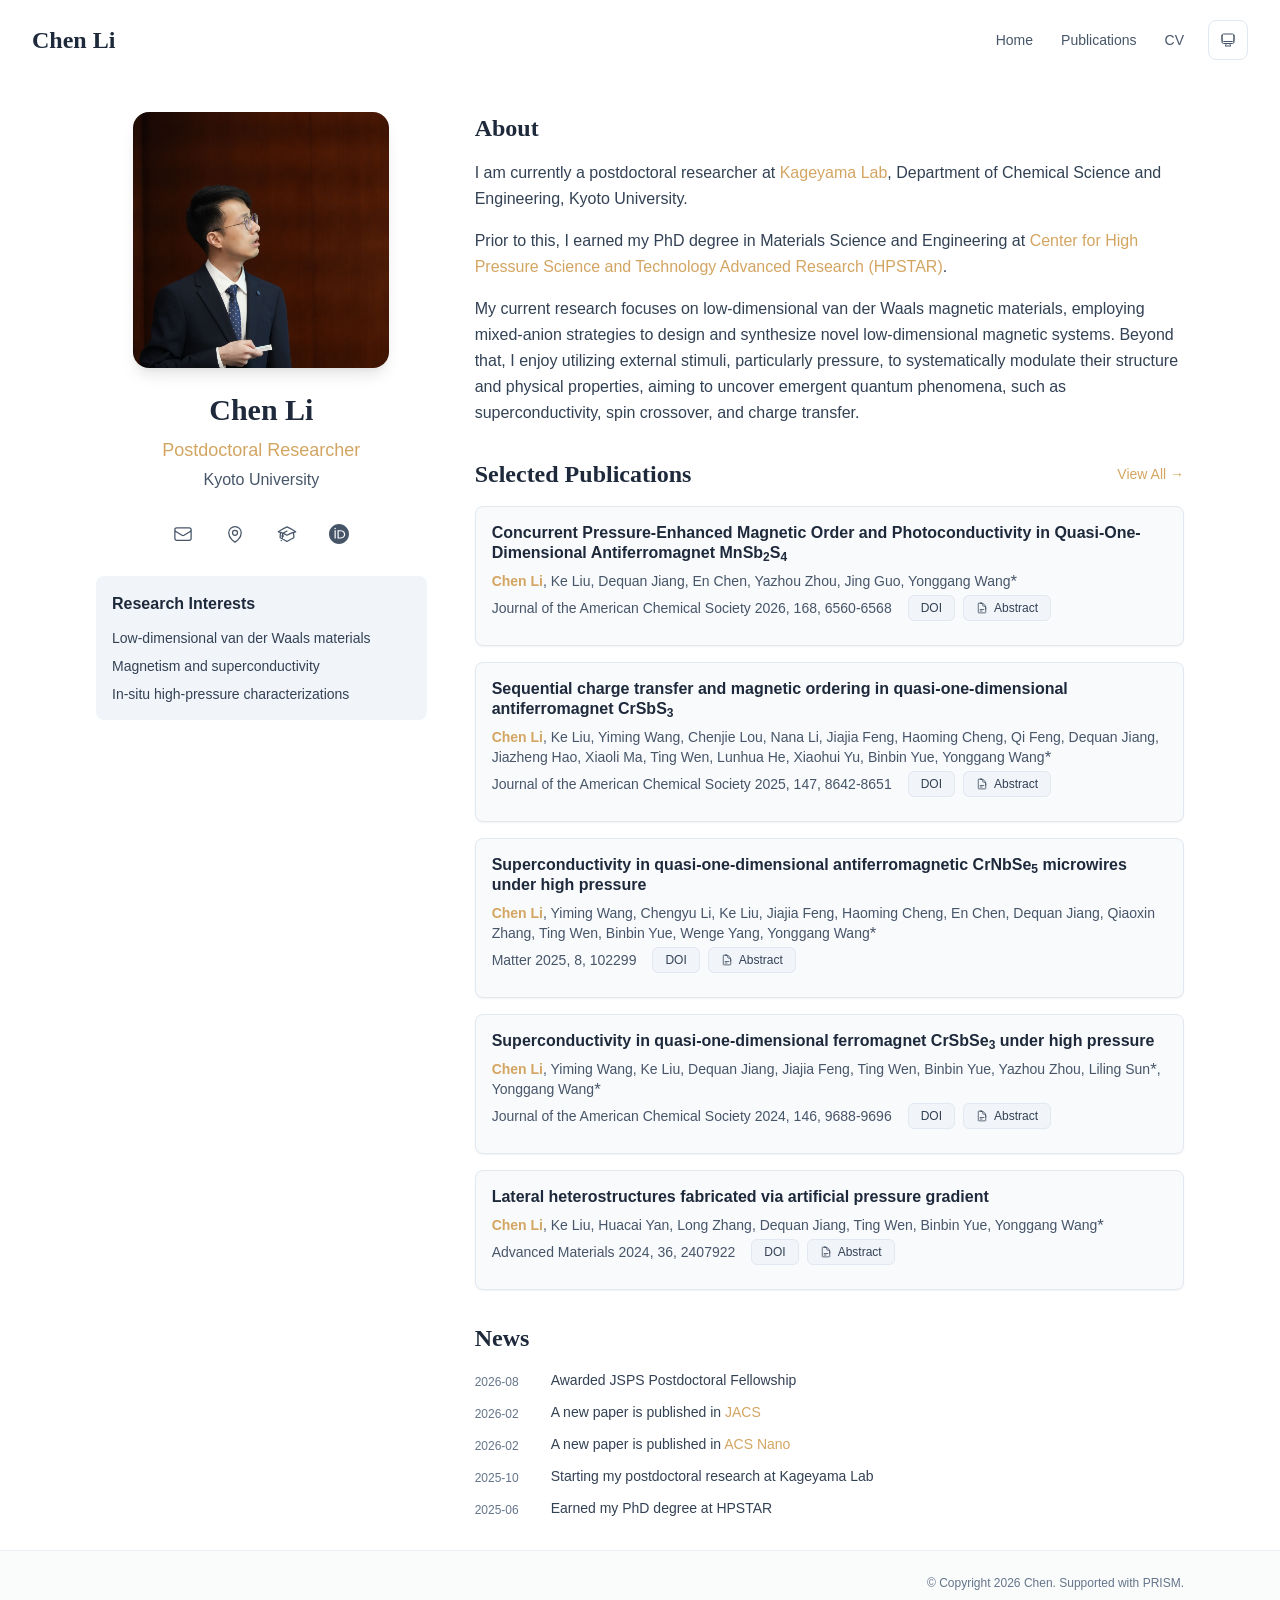
==== commit 9211bf50: "Add files via upload" ====
--- a/index.html
+++ b/index.html
@@ -59,4 +59,4 @@
     }
   </script><title>Chen Li</title><meta name="description" content="Postdoctoral Researcher at Kyoto University."/><meta name="author" content="Chen Li"/><meta name="keywords" content="Chen Li,PhD,Research,Kyoto University"/><meta name="creator" content="Chen Li"/><meta name="publisher" content="Chen Li"/><meta property="og:title" content="Chen Li"/><meta property="og:description" content="Postdoctoral Researcher at Kyoto University."/><meta property="og:site_name" content="Chen Li&#x27;s Academic Website"/><meta property="og:locale" content="en_US"/><meta property="og:type" content="website"/><meta name="twitter:card" content="summary"/><meta name="twitter:title" content="Chen Li"/><meta name="twitter:description" content="Postdoctoral Researcher at Kyoto University."/><link rel="icon" href="/arrow.png"/><script>document.querySelectorAll('body link[rel="icon"], body link[rel="apple-touch-icon"]').forEach(el => document.head.appendChild(el))</script><script src="/_next/static/chunks/polyfills-42372ed130431b0a.js" noModule=""></script></head><body class="font-sans antialiased"><div style="visibility:hidden"><nav class="fixed top-0 left-0 right-0 z-50" data-headlessui-state=""><div class="transition-all duration-300 ease-out bg-transparent" style="transform:translateY(-100px)"><div class="max-w-7xl mx-auto px-4 sm:px-6 lg:px-8"><div class="flex justify-between items-center h-16 lg:h-20"><div class="flex-shrink-0" tabindex="0"><a class="text-xl lg:text-2xl font-serif font-semibold text-primary hover:text-accent transition-colors duration-200" href="/">Chen Li</a></div><div class="hidden lg:block"><div class="ml-10 flex items-center space-x-3"><div class="relative flex items-baseline space-x-1"><a data-nav-href="/" class="relative px-3 py-2 text-sm font-medium rounded-lg transition-colors duration-150 text-primary" href="/">Home</a><a data-nav-href="/publications" class="relative px-3 py-2 text-sm font-medium rounded-lg transition-colors duration-150 text-neutral-600" href="/publications/">Publications</a><a data-nav-href="/cv" class="relative px-3 py-2 text-sm font-medium rounded-lg transition-colors duration-150 text-neutral-600" href="/cv/">CV</a></div><div class="flex items-center justify-center w-10 h-10 rounded-lg border border-neutral-200 dark:border-[rgba(148,163,184,0.24)] bg-background dark:bg-neutral-800"><div class="w-4 h-4 rounded-full bg-neutral-300 animate-pulse"></div></div></div></div><div class="lg:hidden flex items-center space-x-2"><div class="flex items-center justify-center w-10 h-10 rounded-lg border border-neutral-200 dark:border-[rgba(148,163,184,0.24)] bg-background dark:bg-neutral-800"><div class="w-4 h-4 rounded-full bg-neutral-300 animate-pulse"></div></div><button class="inline-flex items-center justify-center p-2 rounded-md text-neutral-600 hover:text-primary hover:bg-neutral-100 dark:hover:bg-neutral-800 focus:outline-none focus:ring-2 focus:ring-inset focus:ring-accent transition-colors duration-200" id="headlessui-disclosure-button-«R7pdb»" type="button" aria-expanded="false" data-headlessui-state=""><span class="sr-only">Open main menu</span><div><svg xmlns="http://www.w3.org/2000/svg" fill="none" viewBox="0 0 24 24" stroke-width="1.5" stroke="currentColor" aria-hidden="true" data-slot="icon" class="block h-6 w-6"><path stroke-linecap="round" stroke-linejoin="round" d="M3.75 6.75h16.5M3.75 12h16.5m-16.5 5.25h16.5"></path></svg></div></button></div></div></div></div></nav><main class="min-h-screen pt-16 lg:pt-20"><div class="max-w-6xl mx-auto px-4 sm:px-6 lg:px-8 py-8 bg-background min-h-screen"><div class="grid grid-cols-1 lg:grid-cols-3 gap-12"><div class="lg:col-span-1"><div class="sticky top-8" style="opacity:0;transform:translateY(20px)"><div class="w-64 h-64 mx-auto mb-6 rounded-2xl overflow-hidden shadow-lg hover:shadow-xl transition-all duration-200 hover:scale-105"><img alt="Chen Li" width="256" height="256" decoding="async" data-nimg="1" class="w-full h-full object-cover object-[32%_center]" style="color:transparent" src="/bio.jpg"/></div><div class="text-center mb-6"><h1 class="text-3xl font-serif font-bold text-primary mb-2">Chen Li</h1><p class="text-lg text-accent font-medium mb-1">Postdoctoral Researcher</p><p class="text-neutral-600 mb-2">Kyoto University</p></div><div class="flex flex-wrap justify-center gap-3 sm:gap-4 mb-6 relative px-2"><div class="relative"><button class="p-2 sm:p-2 transition-colors duration-200 text-neutral-600 dark:text-neutral-400 hover:text-accent" aria-label="Email"><svg xmlns="http://www.w3.org/2000/svg" fill="none" viewBox="0 0 24 24" stroke-width="1.5" stroke="currentColor" aria-hidden="true" data-slot="icon" class="h-5 w-5"><path stroke-linecap="round" stroke-linejoin="round" d="M21.75 6.75v10.5a2.25 2.25 0 0 1-2.25 2.25h-15a2.25 2.25 0 0 1-2.25-2.25V6.75m19.5 0A2.25 2.25 0 0 0 19.5 4.5h-15a2.25 2.25 0 0 0-2.25 2.25m19.5 0v.243a2.25 2.25 0 0 1-1.07 1.916l-7.5 4.615a2.25 2.25 0 0 1-2.36 0L3.32 8.91a2.25 2.25 0 0 1-1.07-1.916V6.75"></path></svg></button></div><div class="relative"><button class="p-2 sm:p-2 transition-colors duration-200 text-neutral-600 dark:text-neutral-400 hover:text-accent" aria-label="Location"><svg xmlns="http://www.w3.org/2000/svg" fill="none" viewBox="0 0 24 24" stroke-width="1.5" stroke="currentColor" aria-hidden="true" data-slot="icon" class="h-5 w-5"><path stroke-linecap="round" stroke-linejoin="round" d="M15 10.5a3 3 0 1 1-6 0 3 3 0 0 1 6 0Z"></path><path stroke-linecap="round" stroke-linejoin="round" d="M19.5 10.5c0 7.142-7.5 11.25-7.5 11.25S4.5 17.642 4.5 10.5a7.5 7.5 0 1 1 15 0Z"></path></svg></button></div><a href="https://scholar.google.com/citations?user=0LoBZj8AAAAJ&amp;hl=en" target="_blank" rel="noopener noreferrer" class="p-2 sm:p-2 text-neutral-600 dark:text-neutral-400 hover:text-accent transition-colors duration-200" aria-label="Google Scholar"><svg xmlns="http://www.w3.org/2000/svg" fill="none" viewBox="0 0 24 24" stroke-width="1.5" stroke="currentColor" aria-hidden="true" data-slot="icon" class="h-5 w-5"><path stroke-linecap="round" stroke-linejoin="round" d="M4.26 10.147a60.438 60.438 0 0 0-.491 6.347A48.62 48.62 0 0 1 12 20.904a48.62 48.62 0 0 1 8.232-4.41 60.46 60.46 0 0 0-.491-6.347m-15.482 0a50.636 50.636 0 0 0-2.658-.813A59.906 59.906 0 0 1 12 3.493a59.903 59.903 0 0 1 10.399 5.84c-.896.248-1.783.52-2.658.814m-15.482 0A50.717 50.717 0 0 1 12 13.489a50.702 50.702 0 0 1 7.74-3.342M6.75 15a.75.75 0 1 0 0-1.5.75.75 0 0 0 0 1.5Zm0 0v-3.675A55.378 55.378 0 0 1 12 8.443m-7.007 11.55A5.981 5.981 0 0 0 6.75 15.75v-1.5"></path></svg></a><a href="https://orcid.org/0000-0002-1563-6939" target="_blank" rel="noopener noreferrer" class="p-2 sm:p-2 text-neutral-600 dark:text-neutral-400 hover:text-accent transition-colors duration-200" aria-label="ORCID"><svg viewBox="0 0 24 24" fill="currentColor" class="h-5 w-5" xmlns="http://www.w3.org/2000/svg"><path d="M12 0C5.372 0 0 5.372 0 12s5.372 12 12 12 12-5.372 12-12S18.628 0 12 0zM7.369 4.378c.525 0 .947.431.947.947s-.422.947-.947.947a.95.95 0 0 1-.947-.947c0-.525.422-.947.947-.947zm-.722 3.038h1.444v10.041H6.647V7.416zm3.562 0h3.9c3.712 0 5.344 2.653 5.344 5.025 0 2.578-2.016 5.025-5.325 5.025h-3.919V7.416zm1.444 1.303v7.444h2.297c3.272 0 4.022-2.484 4.022-3.722 0-2.016-1.284-3.722-4.097-3.722h-2.222z"></path></svg></a></div><div class="bg-neutral-100 dark:bg-neutral-800 rounded-lg p-4 mb-6 hover:shadow-lg transition-all duration-200 hover:scale-[1.02]"><h3 class="font-semibold text-primary mb-3">Research Interests</h3><div class="space-y-2 text-sm text-neutral-700 dark:text-neutral-500"><div>Low-dimensional van der Waals materials</div><div>Magnetism and superconductivity</div><div>In-situ high-pressure characterizations</div></div></div></div></div><div class="lg:col-span-2 space-y-8"><section id="about" class="scroll-mt-24 space-y-8"><section style="opacity:0;transform:translateY(20px)"><h2 class="text-2xl font-serif font-bold text-primary mb-4">About</h2><div class="text-neutral-700 dark:text-neutral-600 leading-relaxed"><p class="mb-4 last:mb-0">I am currently a postdoctoral researcher at <a href="https://www.ehcc.kyoto-u.ac.jp/eh10/" node="[object Object]" target="_blank" rel="noopener noreferrer" class="text-accent font-medium transition-all duration-200 rounded hover:bg-accent/10 hover:shadow-sm">Kageyama Lab</a>, Department of Chemical Science and Engineering, Kyoto University.</p>
 <p class="mb-4 last:mb-0">Prior to this, I earned my PhD degree in Materials Science and Engineering at <a href="https://hpstar.ac.cn/" node="[object Object]" target="_blank" rel="noopener noreferrer" class="text-accent font-medium transition-all duration-200 rounded hover:bg-accent/10 hover:shadow-sm">Center for High Pressure Science and Technology Advanced Research (HPSTAR)</a>.</p>
-<p class="mb-4 last:mb-0">My current research focuses on low-dimensional van der Waals magnetic materials, employing mixed-anion strategies to design and synthesize novel low-dimensional magnetic systems. Beyond that, I enjoy utilizing external stimuli, particularly pressure, to systematically modulate their structure and physical properties, aiming to uncover emergent quantum phenomena, such as superconductivity, spin crossover, and charge transfer.</p></div></section><section style="opacity:0;transform:translateY(20px)"><div class="flex items-center justify-between mb-4"><h2 class="text-2xl font-serif font-bold text-primary">Selected Publications</h2><a class="text-accent hover:text-accent-dark text-sm font-medium transition-all duration-200 rounded hover:bg-accent/10 hover:shadow-sm" href="/publications/">View All<!-- --> →</a></div><div class="space-y-4"><div class="bg-neutral-50 dark:bg-neutral-800 p-4 rounded-lg shadow-sm border border-neutral-200 dark:border-[rgba(148,163,184,0.24)] hover:shadow-lg transition-all duration-200 hover:scale-[1.02]" style="opacity:0;transform:translateY(20px)"><h3 class="font-semibold text-primary mb-2 leading-tight">Concurrent Pressure-Enhanced Magnetic Order and Photoconductivity in Quasi-One-Dimensional Antiferromagnet MnSb<sub>2</sub>S<sub>4</sub></h3><p class="text-sm text-neutral-600 dark:text-neutral-500 mb-1"><span><span class="font-semibold text-accent ">Chen Li</span>, </span><span><span class=" ">Ke Liu</span>, </span><span><span class=" ">Dequan Jiang</span>, </span><span><span class=" ">En Chen</span>, </span><span><span class=" ">Yazhou Zhou</span>, </span><span><span class=" ">Jing Guo</span>, </span><span><span class=" ">Yonggang Wang</span><sup class="relative top-[0.05em] ml-[0px] text-[1.2em] text-neutral-600 dark:text-neutral-500">*</sup></span></p><div class="flex flex-wrap items-center gap-x-4 gap-y-2 mb-2"><span class="text-sm text-neutral-600 dark:text-neutral-500"><span>Journal of the American Chemical Society</span> 2026, 168, 6560-6568</span><div class="flex items-center gap-2"><a href="https://doi.org/10.1021/jacs.5c21160" target="_blank" rel="noopener noreferrer" class="inline-flex items-center px-3 py-1 rounded-md text-xs font-medium bg-neutral-100 dark:bg-neutral-900/50 border border-neutral-200 dark:border-neutral-700 text-neutral-700 dark:text-neutral-300 hover:bg-accent hover:text-white hover:border-accent dark:hover:border-accent transition-colors duration-200">DOI</a><button class="inline-flex items-center px-3 py-1 rounded-md text-xs font-medium border transition-colors duration-200 bg-neutral-100 dark:bg-neutral-900/50 border-neutral-200 dark:border-neutral-700 text-neutral-700 dark:text-neutral-300 hover:bg-accent hover:text-white hover:border-accent dark:hover:border-accent"><svg xmlns="http://www.w3.org/2000/svg" fill="none" viewBox="0 0 24 24" stroke-width="1.5" stroke="currentColor" aria-hidden="true" data-slot="icon" class="h-3 w-3 mr-1.5"><path stroke-linecap="round" stroke-linejoin="round" d="M19.5 14.25v-2.625a3.375 3.375 0 0 0-3.375-3.375h-1.5A1.125 1.125 0 0 1 13.5 7.125v-1.5a3.375 3.375 0 0 0-3.375-3.375H8.25m0 12.75h7.5m-7.5 3H12M10.5 2.25H5.625c-.621 0-1.125.504-1.125 1.125v17.25c0 .621.504 1.125 1.125 1.125h12.75c.621 0 1.125-.504 1.125-1.125V11.25a9 9 0 0 0-9-9Z"></path></svg>Abstract</button></div></div></div><div class="bg-neutral-50 dark:bg-neutral-800 p-4 rounded-lg shadow-sm border border-neutral-200 dark:border-[rgba(148,163,184,0.24)] hover:shadow-lg transition-all duration-200 hover:scale-[1.02]" style="opacity:0;transform:translateY(20px)"><h3 class="font-semibold text-primary mb-2 leading-tight">Sequential charge transfer and magnetic ordering in quasi-one-dimensional antiferromagnet CrSbS<sub>3</sub></h3><p class="text-sm text-neutral-600 dark:text-neutral-500 mb-1"><span><span class="font-semibold text-accent ">Chen Li</span>, </span><span><span class=" ">Ke Liu</span>, </span><span><span class=" ">Yiming Wang</span>, </span><span><span class=" ">Chenjie Lou</span>, </span><span><span class=" ">Nana Li</span>, </span><span><span class=" ">Jiajia Feng</span>, </span><span><span class=" ">Haoming Cheng</span>, </span><span><span class=" ">Qi Feng</span>, </span><span><span class=" ">Dequan Jiang</span>, </span><span><span class=" ">Jiazheng Hao</span>, </span><span><span class=" ">Xiaoli Ma</span>, </span><span><span class=" ">Ting Wen</span>, </span><span><span class=" ">Lunhua He</span>, </span><span><span class=" ">Xiaohui Yu</span>, </span><span><span class=" ">Binbin Yue</span>, </span><span><span class=" ">Yonggang Wang</span><sup class="relative top-[0.05em] ml-[0px] text-[1.2em] text-neutral-600 dark:text-neutral-500">*</sup></span></p><div class="flex flex-wrap items-center gap-x-4 gap-y-2 mb-2"><span class="text-sm text-neutral-600 dark:text-neutral-500"><span>Journal of the American Chemical Society</span> 2025, 147, 8642-8651</span><div class="flex items-center gap-2"><a href="https://doi.org/10.1021/jacs.4c17892" target="_blank" rel="noopener noreferrer" class="inline-flex items-center px-3 py-1 rounded-md text-xs font-medium bg-neutral-100 dark:bg-neutral-900/50 border border-neutral-200 dark:border-neutral-700 text-neutral-700 dark:text-neutral-300 hover:bg-accent hover:text-white hover:border-accent dark:hover:border-accent transition-colors duration-200">DOI</a><button class="inline-flex items-center px-3 py-1 rounded-md text-xs font-medium border transition-colors duration-200 bg-neutral-100 dark:bg-neutral-900/50 border-neutral-200 dark:border-neutral-700 text-neutral-700 dark:text-neutral-300 hover:bg-accent hover:text-white hover:border-accent dark:hover:border-accent"><svg xmlns="http://www.w3.org/2000/svg" fill="none" viewBox="0 0 24 24" stroke-width="1.5" stroke="currentColor" aria-hidden="true" data-slot="icon" class="h-3 w-3 mr-1.5"><path stroke-linecap="round" stroke-linejoin="round" d="M19.5 14.25v-2.625a3.375 3.375 0 0 0-3.375-3.375h-1.5A1.125 1.125 0 0 1 13.5 7.125v-1.5a3.375 3.375 0 0 0-3.375-3.375H8.25m0 12.75h7.5m-7.5 3H12M10.5 2.25H5.625c-.621 0-1.125.504-1.125 1.125v17.25c0 .621.504 1.125 1.125 1.125h12.75c.621 0 1.125-.504 1.125-1.125V11.25a9 9 0 0 0-9-9Z"></path></svg>Abstract</button></div></div></div><div class="bg-neutral-50 dark:bg-neutral-800 p-4 rounded-lg shadow-sm border border-neutral-200 dark:border-[rgba(148,163,184,0.24)] hover:shadow-lg transition-all duration-200 hover:scale-[1.02]" style="opacity:0;transform:translateY(20px)"><h3 class="font-semibold text-primary mb-2 leading-tight">Superconductivity in quasi-one-dimensional antiferromagnetic CrNbSe<sub>5</sub> microwires under high pressure</h3><p class="text-sm text-neutral-600 dark:text-neutral-500 mb-1"><span><span class="font-semibold text-accent ">Chen Li</span>, </span><span><span class=" ">Yiming Wang</span>, </span><span><span class=" ">Chengyu Li</span>, </span><span><span class=" ">Ke Liu</span>, </span><span><span class=" ">Jiajia Feng</span>, </span><span><span class=" ">Haoming Cheng</span>, </span><span><span class=" ">En Chen</span>, </span><span><span class=" ">Dequan Jiang</span>, </span><span><span class=" ">Qiaoxin Zhang</span>, </span><span><span class=" ">Ting Wen</span>, </span><span><span class=" ">Binbin Yue</span>, </span><span><span class=" ">Wenge Yang</span>, </span><span><span class=" ">Yonggang Wang</span><sup class="relative top-[0.05em] ml-[0px] text-[1.2em] text-neutral-600 dark:text-neutral-500">*</sup></span></p><div class="flex flex-wrap items-center gap-x-4 gap-y-2 mb-2"><span class="text-sm text-neutral-600 dark:text-neutral-500"><span>Matter</span> 2025, 8, 102299</span><div class="flex items-center gap-2"><a href="https://doi.org/10.1016/j.matt.2025.102299" target="_blank" rel="noopener noreferrer" class="inline-flex items-center px-3 py-1 rounded-md text-xs font-medium bg-neutral-100 dark:bg-neutral-900/50 border border-neutral-200 dark:border-neutral-700 text-neutral-700 dark:text-neutral-300 hover:bg-accent hover:text-white hover:border-accent dark:hover:border-accent transition-colors duration-200">DOI</a><button class="inline-flex items-center px-3 py-1 rounded-md text-xs font-medium border transition-colors duration-200 bg-neutral-100 dark:bg-neutral-900/50 border-neutral-200 dark:border-neutral-700 text-neutral-700 dark:text-neutral-300 hover:bg-accent hover:text-white hover:border-accent dark:hover:border-accent"><svg xmlns="http://www.w3.org/2000/svg" fill="none" viewBox="0 0 24 24" stroke-width="1.5" stroke="currentColor" aria-hidden="true" data-slot="icon" class="h-3 w-3 mr-1.5"><path stroke-linecap="round" stroke-linejoin="round" d="M19.5 14.25v-2.625a3.375 3.375 0 0 0-3.375-3.375h-1.5A1.125 1.125 0 0 1 13.5 7.125v-1.5a3.375 3.375 0 0 0-3.375-3.375H8.25m0 12.75h7.5m-7.5 3H12M10.5 2.25H5.625c-.621 0-1.125.504-1.125 1.125v17.25c0 .621.504 1.125 1.125 1.125h12.75c.621 0 1.125-.504 1.125-1.125V11.25a9 9 0 0 0-9-9Z"></path></svg>Abstract</button></div></div></div><div class="bg-neutral-50 dark:bg-neutral-800 p-4 rounded-lg shadow-sm border border-neutral-200 dark:border-[rgba(148,163,184,0.24)] hover:shadow-lg transition-all duration-200 hover:scale-[1.02]" style="opacity:0;transform:translateY(20px)"><h3 class="font-semibold text-primary mb-2 leading-tight">Superconductivity in quasi-one-dimensional ferromagnet CrSbSe<sub>3</sub> under high pressure</h3><p class="text-sm text-neutral-600 dark:text-neutral-500 mb-1"><span><span class="font-semibold text-accent ">Chen Li</span>, </span><span><span class=" ">Yiming Wang</span>, </span><span><span class=" ">Ke Liu</span>, </span><span><span class=" ">Dequan Jiang</span>, </span><span><span class=" ">Jiajia Feng</span>, </span><span><span class=" ">Ting Wen</span>, </span><span><span class=" ">Binbin Yue</span>, </span><span><span class=" ">Yazhou Zhou</span>, </span><span><span class=" ">Liling Sun</span><sup class="relative top-[0.05em] ml-[0px] text-[1.2em] text-neutral-600 dark:text-neutral-500">*</sup>, </span><span><span class=" ">Yonggang Wang</span><sup class="relative top-[0.05em] ml-[0px] text-[1.2em] text-neutral-600 dark:text-neutral-500">*</sup></span></p><div class="flex flex-wrap items-center gap-x-4 gap-y-2 mb-2"><span class="text-sm text-neutral-600 dark:text-neutral-500"><span>Journal of the American Chemical Society</span> 2024, 146, 9688-9696</span><div class="flex items-center gap-2"><a href="https://doi.org/10.1021/jacs.3c13503" target="_blank" rel="noopener noreferrer" class="inline-flex items-center px-3 py-1 rounded-md text-xs font-medium bg-neutral-100 dark:bg-neutral-900/50 border border-neutral-200 dark:border-neutral-700 text-neutral-700 dark:text-neutral-300 hover:bg-accent hover:text-white hover:border-accent dark:hover:border-accent transition-colors duration-200">DOI</a><button class="inline-flex items-center px-3 py-1 rounded-md text-xs font-medium border transition-colors duration-200 bg-neutral-100 dark:bg-neutral-900/50 border-neutral-200 dark:border-neutral-700 text-neutral-700 dark:text-neutral-300 hover:bg-accent hover:text-white hover:border-accent dark:hover:border-accent"><svg xmlns="http://www.w3.org/2000/svg" fill="none" viewBox="0 0 24 24" stroke-width="1.5" stroke="currentColor" aria-hidden="true" data-slot="icon" class="h-3 w-3 mr-1.5"><path stroke-linecap="round" stroke-linejoin="round" d="M19.5 14.25v-2.625a3.375 3.375 0 0 0-3.375-3.375h-1.5A1.125 1.125 0 0 1 13.5 7.125v-1.5a3.375 3.375 0 0 0-3.375-3.375H8.25m0 12.75h7.5m-7.5 3H12M10.5 2.25H5.625c-.621 0-1.125.504-1.125 1.125v17.25c0 .621.504 1.125 1.125 1.125h12.75c.621 0 1.125-.504 1.125-1.125V11.25a9 9 0 0 0-9-9Z"></path></svg>Abstract</button></div></div></div><div class="bg-neutral-50 dark:bg-neutral-800 p-4 rounded-lg shadow-sm border border-neutral-200 dark:border-[rgba(148,163,184,0.24)] hover:shadow-lg transition-all duration-200 hover:scale-[1.02]" style="opacity:0;transform:translateY(20px)"><h3 class="font-semibold text-primary mb-2 leading-tight">Lateral heterostructures fabricated via artificial pressure gradient</h3><p class="text-sm text-neutral-600 dark:text-neutral-500 mb-1"><span><span class="font-semibold text-accent ">Chen Li</span>, </span><span><span class=" ">Ke Liu</span>, </span><span><span class=" ">Huacai Yan</span>, </span><span><span class=" ">Long Zhang</span>, </span><span><span class=" ">Dequan Jiang</span>, </span><span><span class=" ">Ting Wen</span>, </span><span><span class=" ">Binbin Yue</span>, </span><span><span class=" ">Yonggang Wang</span><sup class="relative top-[0.05em] ml-[0px] text-[1.2em] text-neutral-600 dark:text-neutral-500">*</sup></span></p><div class="flex flex-wrap items-center gap-x-4 gap-y-2 mb-2"><span class="text-sm text-neutral-600 dark:text-neutral-500"><span>Advanced Materials</span> 2024, 36, 2407922</span><div class="flex items-center gap-2"><a href="https://doi.org/10.1002/adma.202407922" target="_blank" rel="noopener noreferrer" class="inline-flex items-center px-3 py-1 rounded-md text-xs font-medium bg-neutral-100 dark:bg-neutral-900/50 border border-neutral-200 dark:border-neutral-700 text-neutral-700 dark:text-neutral-300 hover:bg-accent hover:text-white hover:border-accent dark:hover:border-accent transition-colors duration-200">DOI</a><button class="inline-flex items-center px-3 py-1 rounded-md text-xs font-medium border transition-colors duration-200 bg-neutral-100 dark:bg-neutral-900/50 border-neutral-200 dark:border-neutral-700 text-neutral-700 dark:text-neutral-300 hover:bg-accent hover:text-white hover:border-accent dark:hover:border-accent"><svg xmlns="http://www.w3.org/2000/svg" fill="none" viewBox="0 0 24 24" stroke-width="1.5" stroke="currentColor" aria-hidden="true" data-slot="icon" class="h-3 w-3 mr-1.5"><path stroke-linecap="round" stroke-linejoin="round" d="M19.5 14.25v-2.625a3.375 3.375 0 0 0-3.375-3.375h-1.5A1.125 1.125 0 0 1 13.5 7.125v-1.5a3.375 3.375 0 0 0-3.375-3.375H8.25m0 12.75h7.5m-7.5 3H12M10.5 2.25H5.625c-.621 0-1.125.504-1.125 1.125v17.25c0 .621.504 1.125 1.125 1.125h12.75c.621 0 1.125-.504 1.125-1.125V11.25a9 9 0 0 0-9-9Z"></path></svg>Abstract</button></div></div></div></div></section><section style="opacity:0;transform:translateY(20px)"><h2 class="text-2xl font-serif font-bold text-primary mb-4">News</h2><div class="space-y-3"><div class="flex items-start space-x-3"><span class="text-xs text-neutral-500 mt-1 w-16 flex-shrink-0">2026-02</span><p class="text-sm text-neutral-700 [&amp;_a]:text-accent [&amp;_a]:!no-underline hover:[&amp;_a]:opacity-80 [&amp;_a]:transition-opacity">A new paper is now published in <a href='https://doi.org/10.1021/jacs.5c21160' target='_blank' style='text-decoration: underline;'>JACS</a></p></div><div class="flex items-start space-x-3"><span class="text-xs text-neutral-500 mt-1 w-16 flex-shrink-0">2026-02</span><p class="text-sm text-neutral-700 [&amp;_a]:text-accent [&amp;_a]:!no-underline hover:[&amp;_a]:opacity-80 [&amp;_a]:transition-opacity">A new paper is now published in <a href='https://doi.org/10.1021/acsnano.5c19072' target='_blank' style='text-decoration: underline;'>ACS Nano</a></p></div><div class="flex items-start space-x-3"><span class="text-xs text-neutral-500 mt-1 w-16 flex-shrink-0">2025-10</span><p class="text-sm text-neutral-700 [&amp;_a]:text-accent [&amp;_a]:!no-underline hover:[&amp;_a]:opacity-80 [&amp;_a]:transition-opacity">Starting my postdoctoral research at Kageyama Lab</p></div><div class="flex items-start space-x-3"><span class="text-xs text-neutral-500 mt-1 w-16 flex-shrink-0">2025-06</span><p class="text-sm text-neutral-700 [&amp;_a]:text-accent [&amp;_a]:!no-underline hover:[&amp;_a]:opacity-80 [&amp;_a]:transition-opacity">Earned my PhD degree at HPSTAR 🎉</p></div></div></section></section></div></div></div><!--$--><!--/$--><!--$--><!--/$--></main><footer class="border-t border-neutral-200/50 bg-neutral-50/50 dark:bg-neutral-900/50 dark:border-neutral-700/50"><div class="max-w-6xl mx-auto px-4 sm:px-6 lg:px-8 py-6"><div class="flex flex-col sm:flex-row justify-end items-center gap-2"><p class="text-xs text-neutral-500">© Copyright <!-- -->2026<!-- --> Chen. Supported with<!-- --> <a href="https://github.com/xyjoey/PRISM" target="_blank" rel="noopener noreferrer" class="hover:text-neutral-800 dark:hover:text-neutral-200 hover:underline transition-colors">PRISM</a>.</p></div></div></footer></div><script src="/_next/static/chunks/webpack-af78f5c2c11af041.js" async=""></script><script>(self.__next_f=self.__next_f||[]).push([0])</script><script>self.__next_f.push([1,"1:\"$Sreact.fragment\"\n3:I[3719,[\"461\",\"static/chunks/461-a9a5d7b05a71d978.js\",\"874\",\"static/chunks/874-6cc630662f3664af.js\",\"291\",\"static/chunks/291-e39730cc9327e39b.js\",\"177\",\"static/chunks/app/layout-7cc1626130f4eca4.js\"],\"ThemeProvider\"]\n4:I[310,[\"461\",\"static/chunks/461-a9a5d7b05a71d978.js\",\"874\",\"static/chunks/874-6cc630662f3664af.js\",\"291\",\"static/chunks/291-e39730cc9327e39b.js\",\"177\",\"static/chunks/app/layout-7cc1626130f4eca4.js\"],\"LocaleProvider\"]\n5:I[4574,[\"461\",\"static/chunks/461-a9a5d7b05a71d978.js\",\"874\",\"static/chunks/874-6cc630662f3664af.js\",\"291\",\"static/chunks/291-e39730cc9327e39b.js\",\"177\",\"static/chunks/app/layout-7cc1626130f4eca4.js\"],\"default\"]\n6:I[7555,[],\"\"]\n7:I[1295,[],\"\"]\n8:I[2548,[\"461\",\"static/chunks/461-a9a5d7b05a71d978.js\",\"874\",\"static/chunks/874-6cc630662f3664af.js\",\"291\",\"static/chunks/291-e39730cc9327e39b.js\",\"177\",\"static/chunks/app/layout-7cc1626130f4eca4.js\"],\"default\"]\n9:I[3696,[\"461\",\"static/chunks/461-a9a5d7b05a71d978.js\",\"7\",\"static/chunks/7-3c10a3ea5a1dd78a.js\",\"874\",\"static/chunks/874-6cc630662f3664af.js\",\"748\",\"static/chunks/748-a5b0eda860cf1ca7.js\",\"974\",\"static/chunks/app/page-0ad89572e570c204.js\"],\"default\"]\n14:I[9665,[],\"MetadataBoundary\"]\n16:I[9665,[],\"OutletBoundary\"]\n19:I[4911,[],\"AsyncMetadataOutlet\"]\n1b:I[9665,[],\"ViewportBoundary\"]\n1d:I[6614,[],\"\"]\n:HL[\"/_next/static/css/4461d290c5c83cb2.css\",\"style\"]\n2:T579,\n    try {\n      const cfg = {\"enabled\":false,\"locales\":[\"en\"],\"defaultLocale\":\"en\",\"mode\":\"auto\",\"fixedLocale\":\"en\",\"persist\":true,\"switcher\":true,\"labels\":{\"en\":\"en\"}};\n      const storageKey = 'locale-storage';\n      const normalize = (value) =\u003e typeof value === 'string' ? value.trim().replace('_', '-').toLowerCase() : '';\n      const matchLocale = (candidate) =\u003e {\n        const normalized = normalize(candidate);\n        if (!normalized) return null;\n        if (cfg.locales.includes(normalized)) return normalized;\n        const language = normalized.split('-')[0];\n        if (cfg.locales.includes(language)) return language;\n        return null;\n      };\n\n "])</script><script>self.__next_f.push([1,"     let resolved = null;\n\n      if (cfg.persist) {\n        resolved = matchLocale(localStorage.getItem(storageKey));\n      }\n\n      if (!resolved) {\n        if (cfg.mode === 'fixed') {\n          resolved = cfg.fixedLocale;\n        } else {\n          resolved = matchLocale(navigator.language);\n        }\n      }\n\n      if (!resolved) {\n        resolved = cfg.defaultLocale;\n      }\n\n      const root = document.documentElement;\n      root.lang = resolved;\n      root.setAttribute('data-locale', resolved);\n\n      if (cfg.persist) {\n        localStorage.setItem(storageKey, resolved);\n      }\n    } catch (e) {\n      const root = document.documentElement;\n      root.lang = 'en';\n      root.setAttribute('data-locale', 'en');\n    }\n  a:T48b,Low-dimensional van der Waals materials constitute fertile ground for exploring intertwined magnetism, transport, and optoelectronics, yet the structural provenance underlying the interplay among diverse quantum orders remains scarcely elucidated. Here, we report a rare case of simultaneous enhancement of magnetic order and photoconductivity in pressurized quasi-one-dimensional antiferromagnet MnSb2S4. Concomitant with a pressure-induced insulator-to-metal transition, MnSb2S4 exhibits a collapse of magnetic order and dramatic positive-to-negative photoconductivity switching at ∼30 GPa. Notably, possible superconductivity emerges with further compression. Detailed structural analyses and theoretical calculations corroborate these anomalous behaviors and unravel sequential pressure-driven orbital and spin crossover of Mn2+, accompanied by opposite evolutions of Jahn–Teller distortions in two inequivalent [MnS6] octahedra. The intriguing electronic and structural evolutions establish MnSb2S4 as a promising candidate for versatile device engineering and offer an ideal platform for deciphering intricate coupling among multiple degrees of freedom.b:T685,@article{li2026concurrent,\n  title = {Concurrent Pressure-Enhanced Magnetic Order and Photoconductivity in Quasi-One-Dimensional Antiferr"])</script><script>self.__next_f.push([1,"omagnet MnSb\u003csub\u003e2\u003c/sub\u003eS\u003csub\u003e4\u003c/sub\u003e},\n  author = {Li, Chen and Liu, Ke and Jiang, Dequan and Chen, En and Zhou, Yazhou and Guo, Jing and Wang, Yonggang},\n  journal = {Journal of the American Chemical Society},\n  volume = {168},\n  number = {6},\n  pages = {6560-6568},\n  year = {2026},\n  publisher = {ACS Publications},\n  doi = {10.1021/jacs.5c21160},\n  abstract = {Low-dimensional van der Waals materials constitute fertile ground for exploring intertwined magnetism, transport, and optoelectronics, yet the structural provenance underlying the interplay among diverse quantum orders remains scarcely elucidated. Here, we report a rare case of simultaneous enhancement of magnetic order and photoconductivity in pressurized quasi-one-dimensional antiferromagnet MnSb2S4. Concomitant with a pressure-induced insulator-to-metal transition, MnSb2S4 exhibits a collapse of magnetic order and dramatic positive-to-negative photoconductivity switching at ∼30 GPa. Notably, possible superconductivity emerges with further compression. Detailed structural analyses and theoretical calculations corroborate these anomalous behaviors and unravel sequential pressure-driven orbital and spin crossover of Mn2+, accompanied by opposite evolutions of Jahn–Teller distortions in two inequivalent [MnS6] octahedra. The intriguing electronic and structural evolutions establish MnSb2S4 as a promising candidate for versatile device engineering and offer an ideal platform for deciphering intricate coupling among multiple degrees of freedom.}\n}c:T47a,Charge transfer and magnetic ordering are two profound condensed matter phenomena that impart distinct structures and properties to materials. However, such two effects rarely occur successively within a single material. Here, we present a unique case of temperature-induced sequential charge transfer and magnetic ordering in antiferromagnetic CrSbS3 with quasi-one-dimensional structure. Intriguingly, the contrasting effects of charge transfer between Cr and [Sb2S6] units and antiferromagnetic transition "])</script><script>self.__next_f.push([1,"on lattice expansion result in diverse thermal expansion behaviors of lattice parameters, which ultimately leads to an anti-Invar effect on the lattice volume. Neutron powder diffraction further unravels a C-type antiferromagnetic order. Moreover, pressure regulation can also induce similar volume collapse, implying potential valence and spin-state transitions. The multiple electronic transitions observed in CrSbS3 offer a valuable platform for deciphering the interweaving among charge, spin, and lattice degrees of freedom, and shed a new light for exploring novel quantum phenomena in more low-dimensional van der Waals materials.d:T6f4,@article{li2025sequential,\n  title = {Sequential charge transfer and magnetic ordering in quasi-one-dimensional antiferromagnet CrSbS\u003csub\u003e3\u003c/sub\u003e},\n  author = {Li, Chen and Liu, Ke and Wang, Yiming and Lou, Chenjie and Li, Nana and Feng, Jiajia and Cheng, Haoming and Feng, Qi and Jiang, Dequan and Hao, Jiazheng and Ma, Xiaoli and Wen, Ting and He, Lunhua and Yu, Xiaohui and Yue, Binbin and Wang, Yonggang},\n  journal = {Journal of the American Chemical Society},\n  volume = {147},\n  number = {10},\n  pages = {8642--8651},\n  year = {2025},\n  publisher = {American Chemical Society},\n  doi = {10.1021/jacs.4c17892},\n  abstract = {Charge transfer and magnetic ordering are two profound condensed matter phenomena that impart distinct structures and properties to materials. However, such two effects rarely occur successively within a single material. Here, we present a unique case of temperature-induced sequential charge transfer and magnetic ordering in antiferromagnetic CrSbS3 with quasi-one-dimensional structure. Intriguingly, the contrasting effects of charge transfer between Cr and [Sb2S6] units and antiferromagnetic transition on lattice expansion result in diverse thermal expansion behaviors of lattice parameters, which ultimately leads to an anti-Invar effect on the lattice volume. Neutron powder diffraction further unravels a C-type antiferromagnetic order. Moreover, pressure regulat"])</script><script>self.__next_f.push([1,"ion can also induce similar volume collapse, implying potential valence and spin-state transitions. The multiple electronic transitions observed in CrSbS3 offer a valuable platform for deciphering the interweaving among charge, spin, and lattice degrees of freedom, and shed a new light for exploring novel quantum phenomena in more low-dimensional van der Waals materials.}\n}e:T676,Superconductivity and magnetism have long been considered contradictory phenomena. As a result, the family of superconductors has historically lacked the presence of strongly magnetic chromium- and manganese-based compounds until the observation of superconductivity in CrAs and MnP via suppressing their long-range magnetic order under external pressure. This discovery has spurred the further exploration of novel chromium- and manganese-based superconductors. However, to date, the structural types of such compounds remain exceedingly rare. CrNbSe5 is a quasi-one-dimensional compound characterized by its unique Cr-ladder chains. In this study, its high-quality microwires are synthesized via chemical vapor transport and confirmed to exhibit antiferromagnetic and semimetallic properties at ambient pressure. Excitingly, under high pressure, the temperature-induced metal-insulator transition is gradually suppressed, and superconductivity emerges at 15.0 GPa, accompanied by an intriguing carrier-type switching. Subsequent in situ high-pressure structural characterizations confirm the corresponding electronic transitions and anomalous phonon-softening behavior. Density functional theory calculations reveal the topological evolution of the Fermi surface with increasing pressure, i.e., the Lifshitz transition, which accounts for the concurrent pressure-induced superconductivity and carrier-type switching. These findings not only add a new member to the existing family of chromium-based superconductors but also provide a promising platform to further unveil the interplay between magnetism and superconductivity in low-dimensional systems.f:T89c,"])</script><script>self.__next_f.push([1,"@article{li2025superconductivity,\n  title = {Superconductivity in quasi-one-dimensional antiferromagnetic CrNbSe\u003csub\u003e5\u003c/sub\u003e microwires under high pressure},\n  author = {Li, Chen and Wang, Yiming and Li, Chengyu and Liu, Ke and Feng, Jiajia and Cheng, Haoming and Chen, En and Jiang, Dequan and Zhang, Qiaoxin and Wen, Ting and Yue, Binbin and Yang, Wenge and Wang, Yonggang},\n  journal = {Matter},\n  volume = {8},\n  number = {12},\n  pages = {102299},\n  year = {2025},\n  publisher = {Elsevier},\n  doi = {10.1016/j.matt.2025.102299},\n  abstract = {Superconductivity and magnetism have long been considered contradictory phenomena. As a result, the family of superconductors has historically lacked the presence of strongly magnetic chromium- and manganese-based compounds until the observation of superconductivity in CrAs and MnP via suppressing their long-range magnetic order under external pressure. This discovery has spurred the further exploration of novel chromium- and manganese-based superconductors. However, to date, the structural types of such compounds remain exceedingly rare. CrNbSe5 is a quasi-one-dimensional compound characterized by its unique Cr-ladder chains. In this study, its high-quality microwires are synthesized via chemical vapor transport and confirmed to exhibit antiferromagnetic and semimetallic properties at ambient pressure. Excitingly, under high pressure, the temperature-induced metal-insulator transition is gradually suppressed, and superconductivity emerges at 15.0 GPa, accompanied by an intriguing carrier-type switching. Subsequent in situ high-pressure structural characterizations confirm the corresponding electronic transitions and anomalous phonon-softening behavior. Density functional theory calculations reveal the topological evolution of the Fermi surface with increasing pressure, i.e., the Lifshitz transition, which accounts for the concurrent pressure-induced superconductivity and carrier-type switching. These findings not only add a new member to the existing family of chromium-based superconductors but also provide a promising platform to further unveil the interplay between magnetism and superconductivity in low-dimensional systems.}\n}"])</script><script>self.__next_f.push([1,"10:T424,Nearly a decade has passed since the discovery of superconductivity in CrAs, but until now, the discovered structure types of chromium-based superconductors are still scanty. It is urgent to expand this family to decipher the interplay between magnetism and superconductivity penetratingly. Here, we report the observation of superconductivity in ferromagnet CrSbSe3 with a quasi-one-dimensional structure under high pressure. Under compression, CrSbSe3 undergoes an insulator-to-metal transition and sequential isostructural phase transitions accompanied by volume collapse. Superconductivity emerges at 32.8 GPa concomitant with metallization in CrSbSe3. A maximum superconducting transition temperature Tc of 7.7 K is achieved at 57.9 GPa benefiting from both the phonon softening and the enhanced p–d hybridization between Se and Cr in CrSbSe3. The discovery of superconductivity in CrSbSe3 expands the existing chromium-based superconductor family and sheds light on the search for concealed superconductivity in low-dimensional van der Waals materials.11:T63a,@article{li2024superconductivity,\n  title = {Superconductivity in quasi-one-dimensional ferromagnet CrSbSe\u003csub\u003e3\u003c/sub\u003e under high pressure},\n  author = {Li, Chen and Wang, Yiming and Liu, Ke and Jiang, Dequan and Feng, Jiajia and Wen, Ting and Yue, Binbin and Zhou, Yazhou and Sun, Liling and Wang, Yonggang},\n  journal = {Journal of the American Chemical Society},\n  volume = {146},\n  number = {14},\n  pages = {9688--9696},\n  year = {2024},\n  publisher = {American Chemical Society},\n  doi = {10.1021/jacs.3c13503},\n  abstract = {Nearly a decade has passed since the discovery of superconductivity in CrAs, but until now, the discovered structure types of chromium-based superconductors are still scanty. It is urgent to expand this family to decipher the interplay between magnetism and superconductivity penetratingly. Here, we report the observation of superconductivity in ferromagnet CrSbSe3 with a quasi-one-dimensional structure under high pressure. Under compress"])</script><script>self.__next_f.push([1,"ion, CrSbSe3 undergoes an insulator-to-metal transition and sequential isostructural phase transitions accompanied by volume collapse. Superconductivity emerges at 32.8 GPa concomitant with metallization in CrSbSe3. A maximum superconducting transition temperature Tc of 7.7 K is achieved at 57.9 GPa benefiting from both the phonon softening and the enhanced p–d hybridization between Se and Cr in CrSbSe3. The discovery of superconductivity in CrSbSe3 expands the existing chromium-based superconductor family and sheds light on the search for concealed superconductivity in low-dimensional van der Waals materials.}\n}12:T44a,Hydrostatic conditions are generally pursued in high-pressure research, maintained to prevent the intrinsic pressure gradient on the culets of diamond anvil cells (DACs) from introducing heterogeneity to the structure and physical properties of the regulated materials. Here, a pioneering route to fabricate lateral heterostructures is proposed via artificial pressure gradients intentionally designed in DACs. Under the tailored pressure gradients, different structural phases emerge in distinct parts of the material, resulting in the formation of heterostructures. Harnessing the polymorphic transition nature of violet phosphorus under high pressure, violet/blue and violet/black phosphorus lateral heterostructures with different electrical properties have been successfully prepared by the pressure gradient method. This achievement highlights the potential of artificial pressure gradients as a portable and universal strategy for the fabrication of lateral heterostructures, shedding new light on the preparation and regulation of lateral heterostructures across a wider range of materials.13:T5d7,@article{li2024lateral,\n  title = {Lateral heterostructures fabricated via artificial pressure gradient},\n  author = {Li, Chen and Liu, Ke and Yan, Huacai and Zhang, Long and Jiang, Dequan and Wen, Ting and Yue, Binbin and Wang, Yonggang},\n  journal = {Advanced Materials},\n  volume = {36},\n  number = {47},\n  pa"])</script><script>self.__next_f.push([1,"ges = {2407922},\n  year = {2024},\n  doi = {10.1002/adma.202407922},\n  abstract = {Hydrostatic conditions are generally pursued in high-pressure research, maintained to prevent the intrinsic pressure gradient on the culets of diamond anvil cells (DACs) from introducing heterogeneity to the structure and physical properties of the regulated materials. Here, a pioneering route to fabricate lateral heterostructures is proposed via artificial pressure gradients intentionally designed in DACs. Under the tailored pressure gradients, different structural phases emerge in distinct parts of the material, resulting in the formation of heterostructures. Harnessing the polymorphic transition nature of violet phosphorus under high pressure, violet/blue and violet/black phosphorus lateral heterostructures with different electrical properties have been successfully prepared by the pressure gradient method. This achievement highlights the potential of artificial pressure gradients as a portable and universal strategy for the fabrication of lateral heterostructures, shedding new light on the preparation and regulation of lateral heterostructures across a wider range of materials.}\n}"])</script><script>self.__next_f.push([1,"0:{\"P\":null,\"b\":\"sgt5uZ044Lv2KwV6xsmIA\",\"p\":\"\",\"c\":[\"\",\"\"],\"i\":false,\"f\":[[[\"\",{\"children\":[\"__PAGE__\",{}]},\"$undefined\",\"$undefined\",true],[\"\",[\"$\",\"$1\",\"c\",{\"children\":[[[\"$\",\"link\",\"0\",{\"rel\":\"stylesheet\",\"href\":\"/_next/static/css/4461d290c5c83cb2.css\",\"precedence\":\"next\",\"crossOrigin\":\"$undefined\",\"nonce\":\"$undefined\"}]],[\"$\",\"html\",null,{\"lang\":\"en\",\"className\":\"scroll-smooth\",\"suppressHydrationWarning\":true,\"children\":[[\"$\",\"head\",null,{\"children\":[[\"$\",\"link\",null,{\"rel\":\"icon\",\"href\":\"/arrow.png\",\"type\":\"image/svg+xml\"}],[\"$\",\"link\",null,{\"rel\":\"dns-prefetch\",\"href\":\"https://jialeliu.com\"}],[\"$\",\"link\",null,{\"rel\":\"preconnect\",\"href\":\"https://jialeliu.com\",\"crossOrigin\":\"\"}],[\"$\",\"link\",null,{\"rel\":\"preload\",\"as\":\"font\",\"type\":\"font/woff2\",\"href\":\"https://jialeliu.com/fonts/georgiab.woff2\",\"crossOrigin\":\"\"}],[\"$\",\"script\",null,{\"dangerouslySetInnerHTML\":{\"__html\":\"\\n              try {\\n                const theme = localStorage.getItem('theme-storage');\\n                const parsed = theme ? JSON.parse(theme) : null;\\n                const setting = parsed?.state?.theme || 'system';\\n                const prefersDark = typeof window !== 'undefined' \u0026\u0026 window.matchMedia \u0026\u0026 window.matchMedia('(prefers-color-scheme: dark)').matches;\\n                const effective = setting === 'dark' ? 'dark' : (setting === 'light' ? 'light' : (prefersDark ? 'dark' : 'light'));\\n                var root = document.documentElement;\\n                root.classList.add(effective);\\n                root.setAttribute('data-theme', effective);\\n              } catch (e) {\\n                var root = document.documentElement;\\n                root.classList.add('light');\\n                root.setAttribute('data-theme', 'light');\\n              }\\n            \"}}],[\"$\",\"script\",null,{\"dangerouslySetInnerHTML\":{\"__html\":\"$2\"}}]]}],[\"$\",\"body\",null,{\"className\":\"font-sans antialiased\",\"children\":[\"$\",\"$L3\",null,{\"children\":[\"$\",\"$L4\",null,{\"config\":{\"enabled\":false,\"locales\":[\"en\"],\"defaultLocale\":\"en\",\"mode\":\"auto\",\"fixedLocale\":\"en\",\"persist\":true,\"switcher\":true,\"labels\":{\"en\":\"en\"}},\"children\":[[\"$\",\"$L5\",null,{\"items\":[{\"title\":\"Home\",\"type\":\"page\",\"target\":\"about\",\"href\":\"/\"},{\"title\":\"Publications\",\"type\":\"page\",\"target\":\"publications\",\"href\":\"/publications\"},{\"title\":\"CV\",\"type\":\"page\",\"target\":\"cv\",\"href\":\"/cv\"}],\"siteTitle\":\"Chen Li\",\"enableOnePageMode\":false,\"i18n\":\"$0:f:0:1:1:props:children:1:props:children:1:props:children:props:children:props:config\",\"itemsByLocale\":{\"en\":[{\"title\":\"Home\",\"type\":\"page\",\"target\":\"about\",\"href\":\"/\"},{\"title\":\"Publications\",\"type\":\"page\",\"target\":\"publications\",\"href\":\"/publications\"},{\"title\":\"CV\",\"type\":\"page\",\"target\":\"cv\",\"href\":\"/cv\"}]},\"siteTitleByLocale\":{\"en\":\"Chen Li\"}}],[\"$\",\"main\",null,{\"className\":\"min-h-screen pt-16 lg:pt-20\",\"children\":[\"$\",\"$L6\",null,{\"parallelRouterKey\":\"children\",\"error\":\"$undefined\",\"errorStyles\":\"$undefined\",\"errorScripts\":\"$undefined\",\"template\":[\"$\",\"$L7\",null,{}],\"templateStyles\":\"$undefined\",\"templateScripts\":\"$undefined\",\"notFound\":[[[\"$\",\"title\",null,{\"children\":\"404: This page could not be found.\"}],[\"$\",\"div\",null,{\"style\":{\"fontFamily\":\"system-ui,\\\"Segoe UI\\\",Roboto,Helvetica,Arial,sans-serif,\\\"Apple Color Emoji\\\",\\\"Segoe UI Emoji\\\"\",\"height\":\"100vh\",\"textAlign\":\"center\",\"display\":\"flex\",\"flexDirection\":\"column\",\"alignItems\":\"center\",\"justifyContent\":\"center\"},\"children\":[\"$\",\"div\",null,{\"children\":[[\"$\",\"style\",null,{\"dangerouslySetInnerHTML\":{\"__html\":\"body{color:#000;background:#fff;margin:0}.next-error-h1{border-right:1px solid rgba(0,0,0,.3)}@media (prefers-color-scheme:dark){body{color:#fff;background:#000}.next-error-h1{border-right:1px solid rgba(255,255,255,.3)}}\"}}],[\"$\",\"h1\",null,{\"className\":\"next-error-h1\",\"style\":{\"display\":\"inline-block\",\"margin\":\"0 20px 0 0\",\"padding\":\"0 23px 0 0\",\"fontSize\":24,\"fontWeight\":500,\"verticalAlign\":\"top\",\"lineHeight\":\"49px\"},\"children\":404}],[\"$\",\"div\",null,{\"style\":{\"display\":\"inline-block\"},\"children\":[\"$\",\"h2\",null,{\"style\":{\"fontSize\":14,\"fontWeight\":400,\"lineHeight\":\"49px\",\"margin\":0},\"children\":\"This page could not be found.\"}]}]]}]}]],[]],\"forbidden\":\"$undefined\",\"unauthorized\":\"$undefined\"}]}],[\"$\",\"$L8\",null,{\"lastUpdated\":\"2026/4/11\",\"lastUpdatedByLocale\":{\"en\":\"2026/4/11\"},\"defaultLocale\":\"en\"}]]}]}]}]]}]]}],{\"children\":[\"__PAGE__\",[\"$\",\"$1\",\"c\",{\"children\":[[\"$\",\"$L9\",null,{\"dataByLocale\":{\"en\":{\"author\":{\"name\":\"Chen Li\",\"title\":\"Postdoctoral Researcher\",\"institution\":\"Kyoto University\",\"avatar\":\"/bio.jpg\"},\"social\":{\"email\":\"li.chen.5m@kyoto-u.ac.jp\",\"location\":\"Kyoto, Japan\",\"location_url\":\"https://maps.google.com\",\"location_details\":[\"A2-519, Katsura Campus,\",\"Kyoto University, Kyoto, Japan\"],\"google_scholar\":\"https://scholar.google.com/citations?user=0LoBZj8AAAAJ\u0026hl=en\",\"orcid\":\"https://orcid.org/0000-0002-1563-6939\"},\"features\":{\"enable_likes\":true,\"enable_one_page_mode\":false},\"enableOnePageMode\":false,\"researchInterests\":[\"Low-dimensional van der Waals materials\",\"Magnetism and superconductivity\",\"In-situ high-pressure characterizations\"],\"pagesToShow\":[{\"type\":\"about\",\"id\":\"about\",\"sections\":[{\"id\":\"about\",\"type\":\"markdown\",\"source\":\"bio.md\",\"title\":\"About\",\"content\":\"I am currently a postdoctoral researcher at [Kageyama Lab](https://www.ehcc.kyoto-u.ac.jp/eh10/), Department of Chemical Science and Engineering, Kyoto University.\\r\\n\\r\\nPrior to this, I earned my PhD degree in Materials Science and Engineering at [Center for High Pressure Science and Technology Advanced Research (HPSTAR)](https://hpstar.ac.cn/).\\r\\n\\r\\nMy current research focuses on low-dimensional van der Waals magnetic materials, employing mixed-anion strategies to design and synthesize novel low-dimensional magnetic systems. Beyond that, I enjoy utilizing external stimuli, particularly pressure, to systematically modulate their structure and physical properties, aiming to uncover emergent quantum phenomena, such as superconductivity, spin crossover, and charge transfer.\"},{\"id\":\"featured_publications\",\"type\":\"publications\",\"title\":\"Selected Publications\",\"filter\":\"selected\",\"limit\":5,\"publications\":[{\"id\":\"li2026concurrent\",\"title\":\"Concurrent Pressure-Enhanced Magnetic Order and Photoconductivity in Quasi-One-Dimensional Antiferromagnet MnSb\u003csub\u003e2\u003c/sub\u003eS\u003csub\u003e4\u003c/sub\u003e\",\"authors\":[{\"name\":\"Chen Li\",\"isHighlighted\":true,\"isCorresponding\":false,\"isCoAuthor\":false},{\"name\":\"Ke Liu\",\"isHighlighted\":false,\"isCorresponding\":false,\"isCoAuthor\":false},{\"name\":\"Dequan Jiang\",\"isHighlighted\":false,\"isCorresponding\":false,\"isCoAuthor\":false},{\"name\":\"En Chen\",\"isHighlighted\":false,\"isCorresponding\":false,\"isCoAuthor\":false},{\"name\":\"Yazhou Zhou\",\"isHighlighted\":false,\"isCorresponding\":false,\"isCoAuthor\":false},{\"name\":\"Jing Guo\",\"isHighlighted\":false,\"isCorresponding\":false,\"isCoAuthor\":false},{\"name\":\"Yonggang Wang\",\"isHighlighted\":false,\"isCorresponding\":true,\"isCoAuthor\":false}],\"year\":2026,\"type\":\"journal\",\"status\":\"published\",\"tags\":[],\"keywords\":\"$0:f:0:1:2:children:1:props:children:0:props:dataByLocale:en:pagesToShow:0:sections:1:publications:0:tags\",\"researchArea\":\"machine-learning\",\"journal\":\"Journal of the American Chemical Society\",\"conference\":\"\",\"volume\":\"168\",\"issue\":\"6\",\"pages\":\"6560-6568\",\"doi\":\"10.1021/jacs.5c21160\",\"abstract\":\"$a\",\"description\":\"\",\"selected\":true,\"preview\":\"2026JACS.png\",\"bibtex\":\"$b\"},{\"id\":\"li2025sequential\",\"title\":\"Sequential charge transfer and magnetic ordering in quasi-one-dimensional antiferromagnet CrSbS\u003csub\u003e3\u003c/sub\u003e\",\"authors\":[{\"name\":\"Chen Li\",\"isHighlighted\":true,\"isCorresponding\":false,\"isCoAuthor\":false},{\"name\":\"Ke Liu\",\"isHighlighted\":false,\"isCorresponding\":false,\"isCoAuthor\":false},{\"name\":\"Yiming Wang\",\"isHighlighted\":false,\"isCorresponding\":false,\"isCoAuthor\":false},{\"name\":\"Chenjie Lou\",\"isHighlighted\":false,\"isCorresponding\":false,\"isCoAuthor\":false},{\"name\":\"Nana Li\",\"isHighlighted\":false,\"isCorresponding\":false,\"isCoAuthor\":false},{\"name\":\"Jiajia Feng\",\"isHighlighted\":false,\"isCorresponding\":false,\"isCoAuthor\":false},{\"name\":\"Haoming Cheng\",\"isHighlighted\":false,\"isCorresponding\":false,\"isCoAuthor\":false},{\"name\":\"Qi Feng\",\"isHighlighted\":false,\"isCorresponding\":false,\"isCoAuthor\":false},{\"name\":\"Dequan Jiang\",\"isHighlighted\":false,\"isCorresponding\":false,\"isCoAuthor\":false},{\"name\":\"Jiazheng Hao\",\"isHighlighted\":false,\"isCorresponding\":false,\"isCoAuthor\":false},{\"name\":\"Xiaoli Ma\",\"isHighlighted\":false,\"isCorresponding\":false,\"isCoAuthor\":false},{\"name\":\"Ting Wen\",\"isHighlighted\":false,\"isCorresponding\":false,\"isCoAuthor\":false},{\"name\":\"Lunhua He\",\"isHighlighted\":false,\"isCorresponding\":false,\"isCoAuthor\":false},{\"name\":\"Xiaohui Yu\",\"isHighlighted\":false,\"isCorresponding\":false,\"isCoAuthor\":false},{\"name\":\"Binbin Yue\",\"isHighlighted\":false,\"isCorresponding\":false,\"isCoAuthor\":false},{\"name\":\"Yonggang Wang\",\"isHighlighted\":false,\"isCorresponding\":true,\"isCoAuthor\":false}],\"year\":2025,\"type\":\"journal\",\"status\":\"published\",\"tags\":[],\"keywords\":\"$0:f:0:1:2:children:1:props:children:0:props:dataByLocale:en:pagesToShow:0:sections:1:publications:1:tags\",\"researchArea\":\"machine-learning\",\"journal\":\"Journal of the American Chemical Society\",\"conference\":\"\",\"volume\":\"147\",\"issue\":\"10\",\"pages\":\"8642--8651\",\"doi\":\"10.1021/jacs.4c17892\",\"abstract\":\"$c\",\"description\":\"\",\"selected\":true,\"preview\":\"2025JACS.png\",\"bibtex\":\"$d\"},{\"id\":\"li2025superconductivity\",\"title\":\"Superconductivity in quasi-one-dimensional antiferromagnetic CrNbSe\u003csub\u003e5\u003c/sub\u003e microwires under high pressure\",\"authors\":[{\"name\":\"Chen Li\",\"isHighlighted\":true,\"isCorresponding\":false,\"isCoAuthor\":false},{\"name\":\"Yiming Wang\",\"isHighlighted\":false,\"isCorresponding\":false,\"isCoAuthor\":false},{\"name\":\"Chengyu Li\",\"isHighlighted\":false,\"isCorresponding\":false,\"isCoAuthor\":false},{\"name\":\"Ke Liu\",\"isHighlighted\":false,\"isCorresponding\":false,\"isCoAuthor\":false},{\"name\":\"Jiajia Feng\",\"isHighlighted\":false,\"isCorresponding\":false,\"isCoAuthor\":false},{\"name\":\"Haoming Cheng\",\"isHighlighted\":false,\"isCorresponding\":false,\"isCoAuthor\":false},{\"name\":\"En Chen\",\"isHighlighted\":false,\"isCorresponding\":false,\"isCoAuthor\":false},{\"name\":\"Dequan Jiang\",\"isHighlighted\":false,\"isCorresponding\":false,\"isCoAuthor\":false},{\"name\":\"Qiaoxin Zhang\",\"isHighlighted\":false,\"isCorresponding\":false,\"isCoAuthor\":false},{\"name\":\"Ting Wen\",\"isHighlighted\":false,\"isCorresponding\":false,\"isCoAuthor\":false},{\"name\":\"Binbin Yue\",\"isHighlighted\":false,\"isCorresponding\":false,\"isCoAuthor\":false},{\"name\":\"Wenge Yang\",\"isHighlighted\":false,\"isCorresponding\":false,\"isCoAuthor\":false},{\"name\":\"Yonggang Wang\",\"isHighlighted\":false,\"isCorresponding\":true,\"isCoAuthor\":false}],\"year\":2025,\"type\":\"journal\",\"status\":\"published\",\"tags\":[],\"keywords\":\"$0:f:0:1:2:children:1:props:children:0:props:dataByLocale:en:pagesToShow:0:sections:1:publications:2:tags\",\"researchArea\":\"machine-learning\",\"journal\":\"Matter\",\"conference\":\"\",\"volume\":\"8\",\"issue\":\"12\",\"pages\":\"102299\",\"doi\":\"10.1016/j.matt.2025.102299\",\"abstract\":\"$e\",\"description\":\"\",\"selected\":true,\"preview\":\"2025Matter.png\",\"bibtex\":\"$f\"},{\"id\":\"li2024superconductivity\",\"title\":\"Superconductivity in quasi-one-dimensional ferromagnet CrSbSe\u003csub\u003e3\u003c/sub\u003e under high pressure\",\"authors\":[{\"name\":\"Chen Li\",\"isHighlighted\":true,\"isCorresponding\":false,\"isCoAuthor\":false},{\"name\":\"Yiming Wang\",\"isHighlighted\":false,\"isCorresponding\":false,\"isCoAuthor\":false},{\"name\":\"Ke Liu\",\"isHighlighted\":false,\"isCorresponding\":false,\"isCoAuthor\":false},{\"name\":\"Dequan Jiang\",\"isHighlighted\":false,\"isCorresponding\":false,\"isCoAuthor\":false},{\"name\":\"Jiajia Feng\",\"isHighlighted\":false,\"isCorresponding\":false,\"isCoAuthor\":false},{\"name\":\"Ting Wen\",\"isHighlighted\":false,\"isCorresponding\":false,\"isCoAuthor\":false},{\"name\":\"Binbin Yue\",\"isHighlighted\":false,\"isCorresponding\":false,\"isCoAuthor\":false},{\"name\":\"Yazhou Zhou\",\"isHighlighted\":false,\"isCorresponding\":false,\"isCoAuthor\":false},{\"name\":\"Liling Sun\",\"isHighlighted\":false,\"isCorresponding\":true,\"isCoAuthor\":false},{\"name\":\"Yonggang Wang\",\"isHighlighted\":false,\"isCorresponding\":true,\"isCoAuthor\":false}],\"year\":2024,\"type\":\"journal\",\"status\":\"published\",\"tags\":[],\"keywords\":\"$0:f:0:1:2:children:1:props:children:0:props:dataByLocale:en:pagesToShow:0:sections:1:publications:3:tags\",\"researchArea\":\"machine-learning\",\"journal\":\"Journal of the American Chemical Society\",\"conference\":\"\",\"volume\":\"146\",\"issue\":\"14\",\"pages\":\"9688--9696\",\"doi\":\"10.1021/jacs.3c13503\",\"abstract\":\"$10\",\"description\":\"\",\"selected\":true,\"preview\":\"2024JACS.png\",\"bibtex\":\"$11\"},{\"id\":\"li2024lateral\",\"title\":\"Lateral heterostructures fabricated via artificial pressure gradient\",\"authors\":[{\"name\":\"Chen Li\",\"isHighlighted\":true,\"isCorresponding\":false,\"isCoAuthor\":false},{\"name\":\"Ke Liu\",\"isHighlighted\":false,\"isCorresponding\":false,\"isCoAuthor\":false},{\"name\":\"Huacai Yan\",\"isHighlighted\":false,\"isCorresponding\":false,\"isCoAuthor\":false},{\"name\":\"Long Zhang\",\"isHighlighted\":false,\"isCorresponding\":false,\"isCoAuthor\":false},{\"name\":\"Dequan Jiang\",\"isHighlighted\":false,\"isCorresponding\":false,\"isCoAuthor\":false},{\"name\":\"Ting Wen\",\"isHighlighted\":false,\"isCorresponding\":false,\"isCoAuthor\":false},{\"name\":\"Binbin Yue\",\"isHighlighted\":false,\"isCorresponding\":false,\"isCoAuthor\":false},{\"name\":\"Yonggang Wang\",\"isHighlighted\":false,\"isCorresponding\":true,\"isCoAuthor\":false}],\"year\":2024,\"type\":\"journal\",\"status\":\"published\",\"tags\":[],\"keywords\":\"$0:f:0:1:2:children:1:props:children:0:props:dataByLocale:en:pagesToShow:0:sections:1:publications:4:tags\",\"researchArea\":\"machine-learning\",\"journal\":\"Advanced Materials\",\"conference\":\"\",\"volume\":\"36\",\"issue\":\"47\",\"pages\":\"2407922\",\"doi\":\"10.1002/adma.202407922\",\"abstract\":\"$12\",\"description\":\"\",\"selected\":true,\"preview\":\"2024AM.png\",\"bibtex\":\"$13\"}]},{\"id\":\"news\",\"type\":\"list\",\"title\":\"News\",\"source\":\"news.toml\",\"items\":[{\"date\":\"2026-02\",\"content\":\"A new paper is now published in \u003ca href='https://doi.org/10.1021/jacs.5c21160' target='_blank' style='text-decoration: underline;'\u003eJACS\u003c/a\u003e\"},{\"date\":\"2026-02\",\"content\":\"A new paper is now published in \u003ca href='https://doi.org/10.1021/acsnano.5c19072' target='_blank' style='text-decoration: underline;'\u003eACS Nano\u003c/a\u003e\"},{\"date\":\"2025-10\",\"content\":\"Starting my postdoctoral research at Kageyama Lab\"},{\"date\":\"2025-06\",\"content\":\"Earned my PhD degree at HPSTAR 🎉\"}]}]}]}},\"defaultLocale\":\"en\"}],[\"$\",\"$L14\",null,{\"children\":\"$L15\"}],null,[\"$\",\"$L16\",null,{\"children\":[\"$L17\",\"$L18\",[\"$\",\"$L19\",null,{\"promise\":\"$@1a\"}]]}]]}],{},null,false]},null,false],[\"$\",\"$1\",\"h\",{\"children\":[null,[\"$\",\"$1\",\"GqZ_-ourRJs8yvwTydBV4\",{\"children\":[[\"$\",\"$L1b\",null,{\"children\":\"$L1c\"}],null]}],null]}],false]],\"m\":\"$undefined\",\"G\":[\"$1d\",\"$undefined\"],\"s\":false,\"S\":true}\n"])</script><script>self.__next_f.push([1,"1e:\"$Sreact.suspense\"\n1f:I[4911,[],\"AsyncMetadata\"]\n15:[\"$\",\"$1e\",null,{\"fallback\":null,\"children\":[\"$\",\"$L1f\",null,{\"promise\":\"$@20\"}]}]\n"])</script><script>self.__next_f.push([1,"18:null\n"])</script><script>self.__next_f.push([1,"1c:[[\"$\",\"meta\",\"0\",{\"charSet\":\"utf-8\"}],[\"$\",\"meta\",\"1\",{\"name\":\"viewport\",\"content\":\"width=device-width, initial-scale=1\"}]]\n17:null\n"])</script><script>self.__next_f.push([1,"20:{\"metadata\":[[\"$\",\"title\",\"0\",{\"children\":\"Chen Li\"}],[\"$\",\"meta\",\"1\",{\"name\":\"description\",\"content\":\"Postdoctoral Researcher at Kyoto University.\"}],[\"$\",\"meta\",\"2\",{\"name\":\"author\",\"content\":\"Chen Li\"}],[\"$\",\"meta\",\"3\",{\"name\":\"keywords\",\"content\":\"Chen Li,PhD,Research,Kyoto University\"}],[\"$\",\"meta\",\"4\",{\"name\":\"creator\",\"content\":\"Chen Li\"}],[\"$\",\"meta\",\"5\",{\"name\":\"publisher\",\"content\":\"Chen Li\"}],[\"$\",\"meta\",\"6\",{\"property\":\"og:title\",\"content\":\"Chen Li\"}],[\"$\",\"meta\",\"7\",{\"property\":\"og:description\",\"content\":\"Postdoctoral Researcher at Kyoto University.\"}],[\"$\",\"meta\",\"8\",{\"property\":\"og:site_name\",\"content\":\"Chen Li's Academic Website\"}],[\"$\",\"meta\",\"9\",{\"property\":\"og:locale\",\"content\":\"en_US\"}],[\"$\",\"meta\",\"10\",{\"property\":\"og:type\",\"content\":\"website\"}],[\"$\",\"meta\",\"11\",{\"name\":\"twitter:card\",\"content\":\"summary\"}],[\"$\",\"meta\",\"12\",{\"name\":\"twitter:title\",\"content\":\"Chen Li\"}],[\"$\",\"meta\",\"13\",{\"name\":\"twitter:description\",\"content\":\"Postdoctoral Researcher at Kyoto University.\"}],[\"$\",\"link\",\"14\",{\"rel\":\"icon\",\"href\":\"/arrow.png\"}]],\"error\":null,\"digest\":\"$undefined\"}\n1a:{\"metadata\":\"$20:metadata\",\"error\":null,\"digest\":\"$undefined\"}\n"])</script></body></html>+<p class="mb-4 last:mb-0">My current research focuses on low-dimensional van der Waals magnetic materials, employing mixed-anion strategies to design and synthesize novel low-dimensional magnetic systems. Beyond that, I enjoy utilizing external stimuli, particularly pressure, to systematically modulate their structure and physical properties, aiming to uncover emergent quantum phenomena, such as superconductivity, spin crossover, and charge transfer.</p></div></section><section style="opacity:0;transform:translateY(20px)"><div class="flex items-center justify-between mb-4"><h2 class="text-2xl font-serif font-bold text-primary">Selected Publications</h2><a class="text-accent hover:text-accent-dark text-sm font-medium transition-all duration-200 rounded hover:bg-accent/10 hover:shadow-sm" href="/publications/">View All<!-- --> →</a></div><div class="space-y-4"><div class="bg-neutral-50 dark:bg-neutral-800 p-4 rounded-lg shadow-sm border border-neutral-200 dark:border-[rgba(148,163,184,0.24)] hover:shadow-lg transition-all duration-200 hover:scale-[1.02]" style="opacity:0;transform:translateY(20px)"><h3 class="font-semibold text-primary mb-2 leading-tight">Concurrent Pressure-Enhanced Magnetic Order and Photoconductivity in Quasi-One-Dimensional Antiferromagnet MnSb<sub>2</sub>S<sub>4</sub></h3><p class="text-sm text-neutral-600 dark:text-neutral-500 mb-1"><span><span class="font-semibold text-accent ">Chen Li</span>, </span><span><span class=" ">Ke Liu</span>, </span><span><span class=" ">Dequan Jiang</span>, </span><span><span class=" ">En Chen</span>, </span><span><span class=" ">Yazhou Zhou</span>, </span><span><span class=" ">Jing Guo</span>, </span><span><span class=" ">Yonggang Wang</span><sup class="relative top-[0.05em] ml-[0px] text-[1.2em] text-neutral-600 dark:text-neutral-500">*</sup></span></p><div class="flex flex-wrap items-center gap-x-4 gap-y-2 mb-2"><span class="text-sm text-neutral-600 dark:text-neutral-500"><span>Journal of the American Chemical Society</span> 2026, 168, 6560-6568</span><div class="flex items-center gap-2"><a href="https://doi.org/10.1021/jacs.5c21160" target="_blank" rel="noopener noreferrer" class="inline-flex items-center px-3 py-1 rounded-md text-xs font-medium bg-neutral-100 dark:bg-neutral-900/50 border border-neutral-200 dark:border-neutral-700 text-neutral-700 dark:text-neutral-300 hover:bg-accent hover:text-white hover:border-accent dark:hover:border-accent transition-colors duration-200">DOI</a><button class="inline-flex items-center px-3 py-1 rounded-md text-xs font-medium border transition-colors duration-200 bg-neutral-100 dark:bg-neutral-900/50 border-neutral-200 dark:border-neutral-700 text-neutral-700 dark:text-neutral-300 hover:bg-accent hover:text-white hover:border-accent dark:hover:border-accent"><svg xmlns="http://www.w3.org/2000/svg" fill="none" viewBox="0 0 24 24" stroke-width="1.5" stroke="currentColor" aria-hidden="true" data-slot="icon" class="h-3 w-3 mr-1.5"><path stroke-linecap="round" stroke-linejoin="round" d="M19.5 14.25v-2.625a3.375 3.375 0 0 0-3.375-3.375h-1.5A1.125 1.125 0 0 1 13.5 7.125v-1.5a3.375 3.375 0 0 0-3.375-3.375H8.25m0 12.75h7.5m-7.5 3H12M10.5 2.25H5.625c-.621 0-1.125.504-1.125 1.125v17.25c0 .621.504 1.125 1.125 1.125h12.75c.621 0 1.125-.504 1.125-1.125V11.25a9 9 0 0 0-9-9Z"></path></svg>Abstract</button></div></div></div><div class="bg-neutral-50 dark:bg-neutral-800 p-4 rounded-lg shadow-sm border border-neutral-200 dark:border-[rgba(148,163,184,0.24)] hover:shadow-lg transition-all duration-200 hover:scale-[1.02]" style="opacity:0;transform:translateY(20px)"><h3 class="font-semibold text-primary mb-2 leading-tight">Sequential charge transfer and magnetic ordering in quasi-one-dimensional antiferromagnet CrSbS<sub>3</sub></h3><p class="text-sm text-neutral-600 dark:text-neutral-500 mb-1"><span><span class="font-semibold text-accent ">Chen Li</span>, </span><span><span class=" ">Ke Liu</span>, </span><span><span class=" ">Yiming Wang</span>, </span><span><span class=" ">Chenjie Lou</span>, </span><span><span class=" ">Nana Li</span>, </span><span><span class=" ">Jiajia Feng</span>, </span><span><span class=" ">Haoming Cheng</span>, </span><span><span class=" ">Qi Feng</span>, </span><span><span class=" ">Dequan Jiang</span>, </span><span><span class=" ">Jiazheng Hao</span>, </span><span><span class=" ">Xiaoli Ma</span>, </span><span><span class=" ">Ting Wen</span>, </span><span><span class=" ">Lunhua He</span>, </span><span><span class=" ">Xiaohui Yu</span>, </span><span><span class=" ">Binbin Yue</span>, </span><span><span class=" ">Yonggang Wang</span><sup class="relative top-[0.05em] ml-[0px] text-[1.2em] text-neutral-600 dark:text-neutral-500">*</sup></span></p><div class="flex flex-wrap items-center gap-x-4 gap-y-2 mb-2"><span class="text-sm text-neutral-600 dark:text-neutral-500"><span>Journal of the American Chemical Society</span> 2025, 147, 8642-8651</span><div class="flex items-center gap-2"><a href="https://doi.org/10.1021/jacs.4c17892" target="_blank" rel="noopener noreferrer" class="inline-flex items-center px-3 py-1 rounded-md text-xs font-medium bg-neutral-100 dark:bg-neutral-900/50 border border-neutral-200 dark:border-neutral-700 text-neutral-700 dark:text-neutral-300 hover:bg-accent hover:text-white hover:border-accent dark:hover:border-accent transition-colors duration-200">DOI</a><button class="inline-flex items-center px-3 py-1 rounded-md text-xs font-medium border transition-colors duration-200 bg-neutral-100 dark:bg-neutral-900/50 border-neutral-200 dark:border-neutral-700 text-neutral-700 dark:text-neutral-300 hover:bg-accent hover:text-white hover:border-accent dark:hover:border-accent"><svg xmlns="http://www.w3.org/2000/svg" fill="none" viewBox="0 0 24 24" stroke-width="1.5" stroke="currentColor" aria-hidden="true" data-slot="icon" class="h-3 w-3 mr-1.5"><path stroke-linecap="round" stroke-linejoin="round" d="M19.5 14.25v-2.625a3.375 3.375 0 0 0-3.375-3.375h-1.5A1.125 1.125 0 0 1 13.5 7.125v-1.5a3.375 3.375 0 0 0-3.375-3.375H8.25m0 12.75h7.5m-7.5 3H12M10.5 2.25H5.625c-.621 0-1.125.504-1.125 1.125v17.25c0 .621.504 1.125 1.125 1.125h12.75c.621 0 1.125-.504 1.125-1.125V11.25a9 9 0 0 0-9-9Z"></path></svg>Abstract</button></div></div></div><div class="bg-neutral-50 dark:bg-neutral-800 p-4 rounded-lg shadow-sm border border-neutral-200 dark:border-[rgba(148,163,184,0.24)] hover:shadow-lg transition-all duration-200 hover:scale-[1.02]" style="opacity:0;transform:translateY(20px)"><h3 class="font-semibold text-primary mb-2 leading-tight">Superconductivity in quasi-one-dimensional antiferromagnetic CrNbSe<sub>5</sub> microwires under high pressure</h3><p class="text-sm text-neutral-600 dark:text-neutral-500 mb-1"><span><span class="font-semibold text-accent ">Chen Li</span>, </span><span><span class=" ">Yiming Wang</span>, </span><span><span class=" ">Chengyu Li</span>, </span><span><span class=" ">Ke Liu</span>, </span><span><span class=" ">Jiajia Feng</span>, </span><span><span class=" ">Haoming Cheng</span>, </span><span><span class=" ">En Chen</span>, </span><span><span class=" ">Dequan Jiang</span>, </span><span><span class=" ">Qiaoxin Zhang</span>, </span><span><span class=" ">Ting Wen</span>, </span><span><span class=" ">Binbin Yue</span>, </span><span><span class=" ">Wenge Yang</span>, </span><span><span class=" ">Yonggang Wang</span><sup class="relative top-[0.05em] ml-[0px] text-[1.2em] text-neutral-600 dark:text-neutral-500">*</sup></span></p><div class="flex flex-wrap items-center gap-x-4 gap-y-2 mb-2"><span class="text-sm text-neutral-600 dark:text-neutral-500"><span>Matter</span> 2025, 8, 102299</span><div class="flex items-center gap-2"><a href="https://doi.org/10.1016/j.matt.2025.102299" target="_blank" rel="noopener noreferrer" class="inline-flex items-center px-3 py-1 rounded-md text-xs font-medium bg-neutral-100 dark:bg-neutral-900/50 border border-neutral-200 dark:border-neutral-700 text-neutral-700 dark:text-neutral-300 hover:bg-accent hover:text-white hover:border-accent dark:hover:border-accent transition-colors duration-200">DOI</a><button class="inline-flex items-center px-3 py-1 rounded-md text-xs font-medium border transition-colors duration-200 bg-neutral-100 dark:bg-neutral-900/50 border-neutral-200 dark:border-neutral-700 text-neutral-700 dark:text-neutral-300 hover:bg-accent hover:text-white hover:border-accent dark:hover:border-accent"><svg xmlns="http://www.w3.org/2000/svg" fill="none" viewBox="0 0 24 24" stroke-width="1.5" stroke="currentColor" aria-hidden="true" data-slot="icon" class="h-3 w-3 mr-1.5"><path stroke-linecap="round" stroke-linejoin="round" d="M19.5 14.25v-2.625a3.375 3.375 0 0 0-3.375-3.375h-1.5A1.125 1.125 0 0 1 13.5 7.125v-1.5a3.375 3.375 0 0 0-3.375-3.375H8.25m0 12.75h7.5m-7.5 3H12M10.5 2.25H5.625c-.621 0-1.125.504-1.125 1.125v17.25c0 .621.504 1.125 1.125 1.125h12.75c.621 0 1.125-.504 1.125-1.125V11.25a9 9 0 0 0-9-9Z"></path></svg>Abstract</button></div></div></div><div class="bg-neutral-50 dark:bg-neutral-800 p-4 rounded-lg shadow-sm border border-neutral-200 dark:border-[rgba(148,163,184,0.24)] hover:shadow-lg transition-all duration-200 hover:scale-[1.02]" style="opacity:0;transform:translateY(20px)"><h3 class="font-semibold text-primary mb-2 leading-tight">Superconductivity in quasi-one-dimensional ferromagnet CrSbSe<sub>3</sub> under high pressure</h3><p class="text-sm text-neutral-600 dark:text-neutral-500 mb-1"><span><span class="font-semibold text-accent ">Chen Li</span>, </span><span><span class=" ">Yiming Wang</span>, </span><span><span class=" ">Ke Liu</span>, </span><span><span class=" ">Dequan Jiang</span>, </span><span><span class=" ">Jiajia Feng</span>, </span><span><span class=" ">Ting Wen</span>, </span><span><span class=" ">Binbin Yue</span>, </span><span><span class=" ">Yazhou Zhou</span>, </span><span><span class=" ">Liling Sun</span><sup class="relative top-[0.05em] ml-[0px] text-[1.2em] text-neutral-600 dark:text-neutral-500">*</sup>, </span><span><span class=" ">Yonggang Wang</span><sup class="relative top-[0.05em] ml-[0px] text-[1.2em] text-neutral-600 dark:text-neutral-500">*</sup></span></p><div class="flex flex-wrap items-center gap-x-4 gap-y-2 mb-2"><span class="text-sm text-neutral-600 dark:text-neutral-500"><span>Journal of the American Chemical Society</span> 2024, 146, 9688-9696</span><div class="flex items-center gap-2"><a href="https://doi.org/10.1021/jacs.3c13503" target="_blank" rel="noopener noreferrer" class="inline-flex items-center px-3 py-1 rounded-md text-xs font-medium bg-neutral-100 dark:bg-neutral-900/50 border border-neutral-200 dark:border-neutral-700 text-neutral-700 dark:text-neutral-300 hover:bg-accent hover:text-white hover:border-accent dark:hover:border-accent transition-colors duration-200">DOI</a><button class="inline-flex items-center px-3 py-1 rounded-md text-xs font-medium border transition-colors duration-200 bg-neutral-100 dark:bg-neutral-900/50 border-neutral-200 dark:border-neutral-700 text-neutral-700 dark:text-neutral-300 hover:bg-accent hover:text-white hover:border-accent dark:hover:border-accent"><svg xmlns="http://www.w3.org/2000/svg" fill="none" viewBox="0 0 24 24" stroke-width="1.5" stroke="currentColor" aria-hidden="true" data-slot="icon" class="h-3 w-3 mr-1.5"><path stroke-linecap="round" stroke-linejoin="round" d="M19.5 14.25v-2.625a3.375 3.375 0 0 0-3.375-3.375h-1.5A1.125 1.125 0 0 1 13.5 7.125v-1.5a3.375 3.375 0 0 0-3.375-3.375H8.25m0 12.75h7.5m-7.5 3H12M10.5 2.25H5.625c-.621 0-1.125.504-1.125 1.125v17.25c0 .621.504 1.125 1.125 1.125h12.75c.621 0 1.125-.504 1.125-1.125V11.25a9 9 0 0 0-9-9Z"></path></svg>Abstract</button></div></div></div><div class="bg-neutral-50 dark:bg-neutral-800 p-4 rounded-lg shadow-sm border border-neutral-200 dark:border-[rgba(148,163,184,0.24)] hover:shadow-lg transition-all duration-200 hover:scale-[1.02]" style="opacity:0;transform:translateY(20px)"><h3 class="font-semibold text-primary mb-2 leading-tight">Lateral heterostructures fabricated via artificial pressure gradient</h3><p class="text-sm text-neutral-600 dark:text-neutral-500 mb-1"><span><span class="font-semibold text-accent ">Chen Li</span>, </span><span><span class=" ">Ke Liu</span>, </span><span><span class=" ">Huacai Yan</span>, </span><span><span class=" ">Long Zhang</span>, </span><span><span class=" ">Dequan Jiang</span>, </span><span><span class=" ">Ting Wen</span>, </span><span><span class=" ">Binbin Yue</span>, </span><span><span class=" ">Yonggang Wang</span><sup class="relative top-[0.05em] ml-[0px] text-[1.2em] text-neutral-600 dark:text-neutral-500">*</sup></span></p><div class="flex flex-wrap items-center gap-x-4 gap-y-2 mb-2"><span class="text-sm text-neutral-600 dark:text-neutral-500"><span>Advanced Materials</span> 2024, 36, 2407922</span><div class="flex items-center gap-2"><a href="https://doi.org/10.1002/adma.202407922" target="_blank" rel="noopener noreferrer" class="inline-flex items-center px-3 py-1 rounded-md text-xs font-medium bg-neutral-100 dark:bg-neutral-900/50 border border-neutral-200 dark:border-neutral-700 text-neutral-700 dark:text-neutral-300 hover:bg-accent hover:text-white hover:border-accent dark:hover:border-accent transition-colors duration-200">DOI</a><button class="inline-flex items-center px-3 py-1 rounded-md text-xs font-medium border transition-colors duration-200 bg-neutral-100 dark:bg-neutral-900/50 border-neutral-200 dark:border-neutral-700 text-neutral-700 dark:text-neutral-300 hover:bg-accent hover:text-white hover:border-accent dark:hover:border-accent"><svg xmlns="http://www.w3.org/2000/svg" fill="none" viewBox="0 0 24 24" stroke-width="1.5" stroke="currentColor" aria-hidden="true" data-slot="icon" class="h-3 w-3 mr-1.5"><path stroke-linecap="round" stroke-linejoin="round" d="M19.5 14.25v-2.625a3.375 3.375 0 0 0-3.375-3.375h-1.5A1.125 1.125 0 0 1 13.5 7.125v-1.5a3.375 3.375 0 0 0-3.375-3.375H8.25m0 12.75h7.5m-7.5 3H12M10.5 2.25H5.625c-.621 0-1.125.504-1.125 1.125v17.25c0 .621.504 1.125 1.125 1.125h12.75c.621 0 1.125-.504 1.125-1.125V11.25a9 9 0 0 0-9-9Z"></path></svg>Abstract</button></div></div></div></div></section><section style="opacity:0;transform:translateY(20px)"><h2 class="text-2xl font-serif font-bold text-primary mb-4">News</h2><div class="space-y-3"><div class="flex items-start space-x-3"><span class="text-xs text-neutral-500 mt-1 w-16 flex-shrink-0">2026-08</span><p class="text-sm text-neutral-700 [&amp;_a]:text-accent [&amp;_a]:!no-underline hover:[&amp;_a]:opacity-80 [&amp;_a]:transition-opacity">Awarded JSPS Postdoctoral Fellowship</p></div><div class="flex items-start space-x-3"><span class="text-xs text-neutral-500 mt-1 w-16 flex-shrink-0">2026-02</span><p class="text-sm text-neutral-700 [&amp;_a]:text-accent [&amp;_a]:!no-underline hover:[&amp;_a]:opacity-80 [&amp;_a]:transition-opacity">A new paper is published in <a href='https://doi.org/10.1021/jacs.5c21160' target='_blank' style='text-decoration: underline;'>JACS</a></p></div><div class="flex items-start space-x-3"><span class="text-xs text-neutral-500 mt-1 w-16 flex-shrink-0">2026-02</span><p class="text-sm text-neutral-700 [&amp;_a]:text-accent [&amp;_a]:!no-underline hover:[&amp;_a]:opacity-80 [&amp;_a]:transition-opacity">A new paper is published in <a href='https://doi.org/10.1021/acsnano.5c19072' target='_blank' style='text-decoration: underline;'>ACS Nano</a></p></div><div class="flex items-start space-x-3"><span class="text-xs text-neutral-500 mt-1 w-16 flex-shrink-0">2025-10</span><p class="text-sm text-neutral-700 [&amp;_a]:text-accent [&amp;_a]:!no-underline hover:[&amp;_a]:opacity-80 [&amp;_a]:transition-opacity">Starting my postdoctoral research at Kageyama Lab</p></div><div class="flex items-start space-x-3"><span class="text-xs text-neutral-500 mt-1 w-16 flex-shrink-0">2025-06</span><p class="text-sm text-neutral-700 [&amp;_a]:text-accent [&amp;_a]:!no-underline hover:[&amp;_a]:opacity-80 [&amp;_a]:transition-opacity">Earned my PhD degree at HPSTAR</p></div></div></section></section></div></div></div><!--$--><!--/$--><!--$--><!--/$--></main><footer class="border-t border-neutral-200/50 bg-neutral-50/50 dark:bg-neutral-900/50 dark:border-neutral-700/50"><div class="max-w-6xl mx-auto px-4 sm:px-6 lg:px-8 py-6"><div class="flex flex-col sm:flex-row justify-end items-center gap-2"><p class="text-xs text-neutral-500">© Copyright <!-- -->2026<!-- --> Chen. Supported with<!-- --> <a href="https://github.com/xyjoey/PRISM" target="_blank" rel="noopener noreferrer" class="hover:text-neutral-800 dark:hover:text-neutral-200 hover:underline transition-colors">PRISM</a>.</p></div></div></footer></div><script src="/_next/static/chunks/webpack-af78f5c2c11af041.js" async=""></script><script>(self.__next_f=self.__next_f||[]).push([0])</script><script>self.__next_f.push([1,"1:\"$Sreact.fragment\"\n3:I[3719,[\"461\",\"static/chunks/461-a9a5d7b05a71d978.js\",\"874\",\"static/chunks/874-6cc630662f3664af.js\",\"291\",\"static/chunks/291-e39730cc9327e39b.js\",\"177\",\"static/chunks/app/layout-7cc1626130f4eca4.js\"],\"ThemeProvider\"]\n4:I[310,[\"461\",\"static/chunks/461-a9a5d7b05a71d978.js\",\"874\",\"static/chunks/874-6cc630662f3664af.js\",\"291\",\"static/chunks/291-e39730cc9327e39b.js\",\"177\",\"static/chunks/app/layout-7cc1626130f4eca4.js\"],\"LocaleProvider\"]\n5:I[4574,[\"461\",\"static/chunks/461-a9a5d7b05a71d978.js\",\"874\",\"static/chunks/874-6cc630662f3664af.js\",\"291\",\"static/chunks/291-e39730cc9327e39b.js\",\"177\",\"static/chunks/app/layout-7cc1626130f4eca4.js\"],\"default\"]\n6:I[7555,[],\"\"]\n7:I[1295,[],\"\"]\n8:I[2548,[\"461\",\"static/chunks/461-a9a5d7b05a71d978.js\",\"874\",\"static/chunks/874-6cc630662f3664af.js\",\"291\",\"static/chunks/291-e39730cc9327e39b.js\",\"177\",\"static/chunks/app/layout-7cc1626130f4eca4.js\"],\"default\"]\n9:I[3696,[\"461\",\"static/chunks/461-a9a5d7b05a71d978.js\",\"7\",\"static/chunks/7-3c10a3ea5a1dd78a.js\",\"874\",\"static/chunks/874-6cc630662f3664af.js\",\"748\",\"static/chunks/748-a5b0eda860cf1ca7.js\",\"974\",\"static/chunks/app/page-0ad89572e570c204.js\"],\"default\"]\n14:I[9665,[],\"MetadataBoundary\"]\n16:I[9665,[],\"OutletBoundary\"]\n19:I[4911,[],\"AsyncMetadataOutlet\"]\n1b:I[9665,[],\"ViewportBoundary\"]\n1d:I[6614,[],\"\"]\n:HL[\"/_next/static/css/4461d290c5c83cb2.css\",\"style\"]\n2:T579,\n    try {\n      const cfg = {\"enabled\":false,\"locales\":[\"en\"],\"defaultLocale\":\"en\",\"mode\":\"auto\",\"fixedLocale\":\"en\",\"persist\":true,\"switcher\":true,\"labels\":{\"en\":\"en\"}};\n      const storageKey = 'locale-storage';\n      const normalize = (value) =\u003e typeof value === 'string' ? value.trim().replace('_', '-').toLowerCase() : '';\n      const matchLocale = (candidate) =\u003e {\n        const normalized = normalize(candidate);\n        if (!normalized) return null;\n        if (cfg.locales.includes(normalized)) return normalized;\n        const language = normalized.split('-')[0];\n        if (cfg.locales.includes(language)) return language;\n        return null;\n      };\n\n "])</script><script>self.__next_f.push([1,"     let resolved = null;\n\n      if (cfg.persist) {\n        resolved = matchLocale(localStorage.getItem(storageKey));\n      }\n\n      if (!resolved) {\n        if (cfg.mode === 'fixed') {\n          resolved = cfg.fixedLocale;\n        } else {\n          resolved = matchLocale(navigator.language);\n        }\n      }\n\n      if (!resolved) {\n        resolved = cfg.defaultLocale;\n      }\n\n      const root = document.documentElement;\n      root.lang = resolved;\n      root.setAttribute('data-locale', resolved);\n\n      if (cfg.persist) {\n        localStorage.setItem(storageKey, resolved);\n      }\n    } catch (e) {\n      const root = document.documentElement;\n      root.lang = 'en';\n      root.setAttribute('data-locale', 'en');\n    }\n  a:T48b,Low-dimensional van der Waals materials constitute fertile ground for exploring intertwined magnetism, transport, and optoelectronics, yet the structural provenance underlying the interplay among diverse quantum orders remains scarcely elucidated. Here, we report a rare case of simultaneous enhancement of magnetic order and photoconductivity in pressurized quasi-one-dimensional antiferromagnet MnSb2S4. Concomitant with a pressure-induced insulator-to-metal transition, MnSb2S4 exhibits a collapse of magnetic order and dramatic positive-to-negative photoconductivity switching at ∼30 GPa. Notably, possible superconductivity emerges with further compression. Detailed structural analyses and theoretical calculations corroborate these anomalous behaviors and unravel sequential pressure-driven orbital and spin crossover of Mn2+, accompanied by opposite evolutions of Jahn–Teller distortions in two inequivalent [MnS6] octahedra. The intriguing electronic and structural evolutions establish MnSb2S4 as a promising candidate for versatile device engineering and offer an ideal platform for deciphering intricate coupling among multiple degrees of freedom.b:T685,@article{li2026concurrent,\n  title = {Concurrent Pressure-Enhanced Magnetic Order and Photoconductivity in Quasi-One-Dimensional Antiferr"])</script><script>self.__next_f.push([1,"omagnet MnSb\u003csub\u003e2\u003c/sub\u003eS\u003csub\u003e4\u003c/sub\u003e},\n  author = {Li, Chen and Liu, Ke and Jiang, Dequan and Chen, En and Zhou, Yazhou and Guo, Jing and Wang, Yonggang},\n  journal = {Journal of the American Chemical Society},\n  volume = {168},\n  number = {6},\n  pages = {6560-6568},\n  year = {2026},\n  publisher = {ACS Publications},\n  doi = {10.1021/jacs.5c21160},\n  abstract = {Low-dimensional van der Waals materials constitute fertile ground for exploring intertwined magnetism, transport, and optoelectronics, yet the structural provenance underlying the interplay among diverse quantum orders remains scarcely elucidated. Here, we report a rare case of simultaneous enhancement of magnetic order and photoconductivity in pressurized quasi-one-dimensional antiferromagnet MnSb2S4. Concomitant with a pressure-induced insulator-to-metal transition, MnSb2S4 exhibits a collapse of magnetic order and dramatic positive-to-negative photoconductivity switching at ∼30 GPa. Notably, possible superconductivity emerges with further compression. Detailed structural analyses and theoretical calculations corroborate these anomalous behaviors and unravel sequential pressure-driven orbital and spin crossover of Mn2+, accompanied by opposite evolutions of Jahn–Teller distortions in two inequivalent [MnS6] octahedra. The intriguing electronic and structural evolutions establish MnSb2S4 as a promising candidate for versatile device engineering and offer an ideal platform for deciphering intricate coupling among multiple degrees of freedom.}\n}c:T47a,Charge transfer and magnetic ordering are two profound condensed matter phenomena that impart distinct structures and properties to materials. However, such two effects rarely occur successively within a single material. Here, we present a unique case of temperature-induced sequential charge transfer and magnetic ordering in antiferromagnetic CrSbS3 with quasi-one-dimensional structure. Intriguingly, the contrasting effects of charge transfer between Cr and [Sb2S6] units and antiferromagnetic transition "])</script><script>self.__next_f.push([1,"on lattice expansion result in diverse thermal expansion behaviors of lattice parameters, which ultimately leads to an anti-Invar effect on the lattice volume. Neutron powder diffraction further unravels a C-type antiferromagnetic order. Moreover, pressure regulation can also induce similar volume collapse, implying potential valence and spin-state transitions. The multiple electronic transitions observed in CrSbS3 offer a valuable platform for deciphering the interweaving among charge, spin, and lattice degrees of freedom, and shed a new light for exploring novel quantum phenomena in more low-dimensional van der Waals materials.d:T6f4,@article{li2025sequential,\n  title = {Sequential charge transfer and magnetic ordering in quasi-one-dimensional antiferromagnet CrSbS\u003csub\u003e3\u003c/sub\u003e},\n  author = {Li, Chen and Liu, Ke and Wang, Yiming and Lou, Chenjie and Li, Nana and Feng, Jiajia and Cheng, Haoming and Feng, Qi and Jiang, Dequan and Hao, Jiazheng and Ma, Xiaoli and Wen, Ting and He, Lunhua and Yu, Xiaohui and Yue, Binbin and Wang, Yonggang},\n  journal = {Journal of the American Chemical Society},\n  volume = {147},\n  number = {10},\n  pages = {8642--8651},\n  year = {2025},\n  publisher = {American Chemical Society},\n  doi = {10.1021/jacs.4c17892},\n  abstract = {Charge transfer and magnetic ordering are two profound condensed matter phenomena that impart distinct structures and properties to materials. However, such two effects rarely occur successively within a single material. Here, we present a unique case of temperature-induced sequential charge transfer and magnetic ordering in antiferromagnetic CrSbS3 with quasi-one-dimensional structure. Intriguingly, the contrasting effects of charge transfer between Cr and [Sb2S6] units and antiferromagnetic transition on lattice expansion result in diverse thermal expansion behaviors of lattice parameters, which ultimately leads to an anti-Invar effect on the lattice volume. Neutron powder diffraction further unravels a C-type antiferromagnetic order. Moreover, pressure regulat"])</script><script>self.__next_f.push([1,"ion can also induce similar volume collapse, implying potential valence and spin-state transitions. The multiple electronic transitions observed in CrSbS3 offer a valuable platform for deciphering the interweaving among charge, spin, and lattice degrees of freedom, and shed a new light for exploring novel quantum phenomena in more low-dimensional van der Waals materials.}\n}e:T676,Superconductivity and magnetism have long been considered contradictory phenomena. As a result, the family of superconductors has historically lacked the presence of strongly magnetic chromium- and manganese-based compounds until the observation of superconductivity in CrAs and MnP via suppressing their long-range magnetic order under external pressure. This discovery has spurred the further exploration of novel chromium- and manganese-based superconductors. However, to date, the structural types of such compounds remain exceedingly rare. CrNbSe5 is a quasi-one-dimensional compound characterized by its unique Cr-ladder chains. In this study, its high-quality microwires are synthesized via chemical vapor transport and confirmed to exhibit antiferromagnetic and semimetallic properties at ambient pressure. Excitingly, under high pressure, the temperature-induced metal-insulator transition is gradually suppressed, and superconductivity emerges at 15.0 GPa, accompanied by an intriguing carrier-type switching. Subsequent in situ high-pressure structural characterizations confirm the corresponding electronic transitions and anomalous phonon-softening behavior. Density functional theory calculations reveal the topological evolution of the Fermi surface with increasing pressure, i.e., the Lifshitz transition, which accounts for the concurrent pressure-induced superconductivity and carrier-type switching. These findings not only add a new member to the existing family of chromium-based superconductors but also provide a promising platform to further unveil the interplay between magnetism and superconductivity in low-dimensional systems.f:T89c,"])</script><script>self.__next_f.push([1,"@article{li2025superconductivity,\n  title = {Superconductivity in quasi-one-dimensional antiferromagnetic CrNbSe\u003csub\u003e5\u003c/sub\u003e microwires under high pressure},\n  author = {Li, Chen and Wang, Yiming and Li, Chengyu and Liu, Ke and Feng, Jiajia and Cheng, Haoming and Chen, En and Jiang, Dequan and Zhang, Qiaoxin and Wen, Ting and Yue, Binbin and Yang, Wenge and Wang, Yonggang},\n  journal = {Matter},\n  volume = {8},\n  number = {12},\n  pages = {102299},\n  year = {2025},\n  publisher = {Elsevier},\n  doi = {10.1016/j.matt.2025.102299},\n  abstract = {Superconductivity and magnetism have long been considered contradictory phenomena. As a result, the family of superconductors has historically lacked the presence of strongly magnetic chromium- and manganese-based compounds until the observation of superconductivity in CrAs and MnP via suppressing their long-range magnetic order under external pressure. This discovery has spurred the further exploration of novel chromium- and manganese-based superconductors. However, to date, the structural types of such compounds remain exceedingly rare. CrNbSe5 is a quasi-one-dimensional compound characterized by its unique Cr-ladder chains. In this study, its high-quality microwires are synthesized via chemical vapor transport and confirmed to exhibit antiferromagnetic and semimetallic properties at ambient pressure. Excitingly, under high pressure, the temperature-induced metal-insulator transition is gradually suppressed, and superconductivity emerges at 15.0 GPa, accompanied by an intriguing carrier-type switching. Subsequent in situ high-pressure structural characterizations confirm the corresponding electronic transitions and anomalous phonon-softening behavior. Density functional theory calculations reveal the topological evolution of the Fermi surface with increasing pressure, i.e., the Lifshitz transition, which accounts for the concurrent pressure-induced superconductivity and carrier-type switching. These findings not only add a new member to the existing family of chromium-based superconductors but also provide a promising platform to further unveil the interplay between magnetism and superconductivity in low-dimensional systems.}\n}"])</script><script>self.__next_f.push([1,"10:T424,Nearly a decade has passed since the discovery of superconductivity in CrAs, but until now, the discovered structure types of chromium-based superconductors are still scanty. It is urgent to expand this family to decipher the interplay between magnetism and superconductivity penetratingly. Here, we report the observation of superconductivity in ferromagnet CrSbSe3 with a quasi-one-dimensional structure under high pressure. Under compression, CrSbSe3 undergoes an insulator-to-metal transition and sequential isostructural phase transitions accompanied by volume collapse. Superconductivity emerges at 32.8 GPa concomitant with metallization in CrSbSe3. A maximum superconducting transition temperature Tc of 7.7 K is achieved at 57.9 GPa benefiting from both the phonon softening and the enhanced p–d hybridization between Se and Cr in CrSbSe3. The discovery of superconductivity in CrSbSe3 expands the existing chromium-based superconductor family and sheds light on the search for concealed superconductivity in low-dimensional van der Waals materials.11:T63a,@article{li2024superconductivity,\n  title = {Superconductivity in quasi-one-dimensional ferromagnet CrSbSe\u003csub\u003e3\u003c/sub\u003e under high pressure},\n  author = {Li, Chen and Wang, Yiming and Liu, Ke and Jiang, Dequan and Feng, Jiajia and Wen, Ting and Yue, Binbin and Zhou, Yazhou and Sun, Liling and Wang, Yonggang},\n  journal = {Journal of the American Chemical Society},\n  volume = {146},\n  number = {14},\n  pages = {9688--9696},\n  year = {2024},\n  publisher = {American Chemical Society},\n  doi = {10.1021/jacs.3c13503},\n  abstract = {Nearly a decade has passed since the discovery of superconductivity in CrAs, but until now, the discovered structure types of chromium-based superconductors are still scanty. It is urgent to expand this family to decipher the interplay between magnetism and superconductivity penetratingly. Here, we report the observation of superconductivity in ferromagnet CrSbSe3 with a quasi-one-dimensional structure under high pressure. Under compress"])</script><script>self.__next_f.push([1,"ion, CrSbSe3 undergoes an insulator-to-metal transition and sequential isostructural phase transitions accompanied by volume collapse. Superconductivity emerges at 32.8 GPa concomitant with metallization in CrSbSe3. A maximum superconducting transition temperature Tc of 7.7 K is achieved at 57.9 GPa benefiting from both the phonon softening and the enhanced p–d hybridization between Se and Cr in CrSbSe3. The discovery of superconductivity in CrSbSe3 expands the existing chromium-based superconductor family and sheds light on the search for concealed superconductivity in low-dimensional van der Waals materials.}\n}12:T44a,Hydrostatic conditions are generally pursued in high-pressure research, maintained to prevent the intrinsic pressure gradient on the culets of diamond anvil cells (DACs) from introducing heterogeneity to the structure and physical properties of the regulated materials. Here, a pioneering route to fabricate lateral heterostructures is proposed via artificial pressure gradients intentionally designed in DACs. Under the tailored pressure gradients, different structural phases emerge in distinct parts of the material, resulting in the formation of heterostructures. Harnessing the polymorphic transition nature of violet phosphorus under high pressure, violet/blue and violet/black phosphorus lateral heterostructures with different electrical properties have been successfully prepared by the pressure gradient method. This achievement highlights the potential of artificial pressure gradients as a portable and universal strategy for the fabrication of lateral heterostructures, shedding new light on the preparation and regulation of lateral heterostructures across a wider range of materials.13:T5d7,@article{li2024lateral,\n  title = {Lateral heterostructures fabricated via artificial pressure gradient},\n  author = {Li, Chen and Liu, Ke and Yan, Huacai and Zhang, Long and Jiang, Dequan and Wen, Ting and Yue, Binbin and Wang, Yonggang},\n  journal = {Advanced Materials},\n  volume = {36},\n  number = {47},\n  pa"])</script><script>self.__next_f.push([1,"ges = {2407922},\n  year = {2024},\n  doi = {10.1002/adma.202407922},\n  abstract = {Hydrostatic conditions are generally pursued in high-pressure research, maintained to prevent the intrinsic pressure gradient on the culets of diamond anvil cells (DACs) from introducing heterogeneity to the structure and physical properties of the regulated materials. Here, a pioneering route to fabricate lateral heterostructures is proposed via artificial pressure gradients intentionally designed in DACs. Under the tailored pressure gradients, different structural phases emerge in distinct parts of the material, resulting in the formation of heterostructures. Harnessing the polymorphic transition nature of violet phosphorus under high pressure, violet/blue and violet/black phosphorus lateral heterostructures with different electrical properties have been successfully prepared by the pressure gradient method. This achievement highlights the potential of artificial pressure gradients as a portable and universal strategy for the fabrication of lateral heterostructures, shedding new light on the preparation and regulation of lateral heterostructures across a wider range of materials.}\n}"])</script><script>self.__next_f.push([1,"0:{\"P\":null,\"b\":\"OVjUPL-kGT-X2qBDF1Fc7\",\"p\":\"\",\"c\":[\"\",\"\"],\"i\":false,\"f\":[[[\"\",{\"children\":[\"__PAGE__\",{}]},\"$undefined\",\"$undefined\",true],[\"\",[\"$\",\"$1\",\"c\",{\"children\":[[[\"$\",\"link\",\"0\",{\"rel\":\"stylesheet\",\"href\":\"/_next/static/css/4461d290c5c83cb2.css\",\"precedence\":\"next\",\"crossOrigin\":\"$undefined\",\"nonce\":\"$undefined\"}]],[\"$\",\"html\",null,{\"lang\":\"en\",\"className\":\"scroll-smooth\",\"suppressHydrationWarning\":true,\"children\":[[\"$\",\"head\",null,{\"children\":[[\"$\",\"link\",null,{\"rel\":\"icon\",\"href\":\"/arrow.png\",\"type\":\"image/svg+xml\"}],[\"$\",\"link\",null,{\"rel\":\"dns-prefetch\",\"href\":\"https://jialeliu.com\"}],[\"$\",\"link\",null,{\"rel\":\"preconnect\",\"href\":\"https://jialeliu.com\",\"crossOrigin\":\"\"}],[\"$\",\"link\",null,{\"rel\":\"preload\",\"as\":\"font\",\"type\":\"font/woff2\",\"href\":\"https://jialeliu.com/fonts/georgiab.woff2\",\"crossOrigin\":\"\"}],[\"$\",\"script\",null,{\"dangerouslySetInnerHTML\":{\"__html\":\"\\n              try {\\n                const theme = localStorage.getItem('theme-storage');\\n                const parsed = theme ? JSON.parse(theme) : null;\\n                const setting = parsed?.state?.theme || 'system';\\n                const prefersDark = typeof window !== 'undefined' \u0026\u0026 window.matchMedia \u0026\u0026 window.matchMedia('(prefers-color-scheme: dark)').matches;\\n                const effective = setting === 'dark' ? 'dark' : (setting === 'light' ? 'light' : (prefersDark ? 'dark' : 'light'));\\n                var root = document.documentElement;\\n                root.classList.add(effective);\\n                root.setAttribute('data-theme', effective);\\n              } catch (e) {\\n                var root = document.documentElement;\\n                root.classList.add('light');\\n                root.setAttribute('data-theme', 'light');\\n              }\\n            \"}}],[\"$\",\"script\",null,{\"dangerouslySetInnerHTML\":{\"__html\":\"$2\"}}]]}],[\"$\",\"body\",null,{\"className\":\"font-sans antialiased\",\"children\":[\"$\",\"$L3\",null,{\"children\":[\"$\",\"$L4\",null,{\"config\":{\"enabled\":false,\"locales\":[\"en\"],\"defaultLocale\":\"en\",\"mode\":\"auto\",\"fixedLocale\":\"en\",\"persist\":true,\"switcher\":true,\"labels\":{\"en\":\"en\"}},\"children\":[[\"$\",\"$L5\",null,{\"items\":[{\"title\":\"Home\",\"type\":\"page\",\"target\":\"about\",\"href\":\"/\"},{\"title\":\"Publications\",\"type\":\"page\",\"target\":\"publications\",\"href\":\"/publications\"},{\"title\":\"CV\",\"type\":\"page\",\"target\":\"cv\",\"href\":\"/cv\"}],\"siteTitle\":\"Chen Li\",\"enableOnePageMode\":false,\"i18n\":\"$0:f:0:1:1:props:children:1:props:children:1:props:children:props:children:props:config\",\"itemsByLocale\":{\"en\":[{\"title\":\"Home\",\"type\":\"page\",\"target\":\"about\",\"href\":\"/\"},{\"title\":\"Publications\",\"type\":\"page\",\"target\":\"publications\",\"href\":\"/publications\"},{\"title\":\"CV\",\"type\":\"page\",\"target\":\"cv\",\"href\":\"/cv\"}]},\"siteTitleByLocale\":{\"en\":\"Chen Li\"}}],[\"$\",\"main\",null,{\"className\":\"min-h-screen pt-16 lg:pt-20\",\"children\":[\"$\",\"$L6\",null,{\"parallelRouterKey\":\"children\",\"error\":\"$undefined\",\"errorStyles\":\"$undefined\",\"errorScripts\":\"$undefined\",\"template\":[\"$\",\"$L7\",null,{}],\"templateStyles\":\"$undefined\",\"templateScripts\":\"$undefined\",\"notFound\":[[[\"$\",\"title\",null,{\"children\":\"404: This page could not be found.\"}],[\"$\",\"div\",null,{\"style\":{\"fontFamily\":\"system-ui,\\\"Segoe UI\\\",Roboto,Helvetica,Arial,sans-serif,\\\"Apple Color Emoji\\\",\\\"Segoe UI Emoji\\\"\",\"height\":\"100vh\",\"textAlign\":\"center\",\"display\":\"flex\",\"flexDirection\":\"column\",\"alignItems\":\"center\",\"justifyContent\":\"center\"},\"children\":[\"$\",\"div\",null,{\"children\":[[\"$\",\"style\",null,{\"dangerouslySetInnerHTML\":{\"__html\":\"body{color:#000;background:#fff;margin:0}.next-error-h1{border-right:1px solid rgba(0,0,0,.3)}@media (prefers-color-scheme:dark){body{color:#fff;background:#000}.next-error-h1{border-right:1px solid rgba(255,255,255,.3)}}\"}}],[\"$\",\"h1\",null,{\"className\":\"next-error-h1\",\"style\":{\"display\":\"inline-block\",\"margin\":\"0 20px 0 0\",\"padding\":\"0 23px 0 0\",\"fontSize\":24,\"fontWeight\":500,\"verticalAlign\":\"top\",\"lineHeight\":\"49px\"},\"children\":404}],[\"$\",\"div\",null,{\"style\":{\"display\":\"inline-block\"},\"children\":[\"$\",\"h2\",null,{\"style\":{\"fontSize\":14,\"fontWeight\":400,\"lineHeight\":\"49px\",\"margin\":0},\"children\":\"This page could not be found.\"}]}]]}]}]],[]],\"forbidden\":\"$undefined\",\"unauthorized\":\"$undefined\"}]}],[\"$\",\"$L8\",null,{\"lastUpdated\":\"2026/4/11\",\"lastUpdatedByLocale\":{\"en\":\"2026/4/11\"},\"defaultLocale\":\"en\"}]]}]}]}]]}]]}],{\"children\":[\"__PAGE__\",[\"$\",\"$1\",\"c\",{\"children\":[[\"$\",\"$L9\",null,{\"dataByLocale\":{\"en\":{\"author\":{\"name\":\"Chen Li\",\"title\":\"Postdoctoral Researcher\",\"institution\":\"Kyoto University\",\"avatar\":\"/bio.jpg\"},\"social\":{\"email\":\"li.chen.5m@kyoto-u.ac.jp\",\"location\":\"Kyoto, Japan\",\"location_url\":\"https://maps.google.com\",\"location_details\":[\"A2-519, Katsura Campus,\",\"Kyoto University, Kyoto, Japan\"],\"google_scholar\":\"https://scholar.google.com/citations?user=0LoBZj8AAAAJ\u0026hl=en\",\"orcid\":\"https://orcid.org/0000-0002-1563-6939\"},\"features\":{\"enable_likes\":true,\"enable_one_page_mode\":false},\"enableOnePageMode\":false,\"researchInterests\":[\"Low-dimensional van der Waals materials\",\"Magnetism and superconductivity\",\"In-situ high-pressure characterizations\"],\"pagesToShow\":[{\"type\":\"about\",\"id\":\"about\",\"sections\":[{\"id\":\"about\",\"type\":\"markdown\",\"source\":\"bio.md\",\"title\":\"About\",\"content\":\"I am currently a postdoctoral researcher at [Kageyama Lab](https://www.ehcc.kyoto-u.ac.jp/eh10/), Department of Chemical Science and Engineering, Kyoto University.\\r\\n\\r\\nPrior to this, I earned my PhD degree in Materials Science and Engineering at [Center for High Pressure Science and Technology Advanced Research (HPSTAR)](https://hpstar.ac.cn/).\\r\\n\\r\\nMy current research focuses on low-dimensional van der Waals magnetic materials, employing mixed-anion strategies to design and synthesize novel low-dimensional magnetic systems. Beyond that, I enjoy utilizing external stimuli, particularly pressure, to systematically modulate their structure and physical properties, aiming to uncover emergent quantum phenomena, such as superconductivity, spin crossover, and charge transfer.\"},{\"id\":\"featured_publications\",\"type\":\"publications\",\"title\":\"Selected Publications\",\"filter\":\"selected\",\"limit\":5,\"publications\":[{\"id\":\"li2026concurrent\",\"title\":\"Concurrent Pressure-Enhanced Magnetic Order and Photoconductivity in Quasi-One-Dimensional Antiferromagnet MnSb\u003csub\u003e2\u003c/sub\u003eS\u003csub\u003e4\u003c/sub\u003e\",\"authors\":[{\"name\":\"Chen Li\",\"isHighlighted\":true,\"isCorresponding\":false,\"isCoAuthor\":false},{\"name\":\"Ke Liu\",\"isHighlighted\":false,\"isCorresponding\":false,\"isCoAuthor\":false},{\"name\":\"Dequan Jiang\",\"isHighlighted\":false,\"isCorresponding\":false,\"isCoAuthor\":false},{\"name\":\"En Chen\",\"isHighlighted\":false,\"isCorresponding\":false,\"isCoAuthor\":false},{\"name\":\"Yazhou Zhou\",\"isHighlighted\":false,\"isCorresponding\":false,\"isCoAuthor\":false},{\"name\":\"Jing Guo\",\"isHighlighted\":false,\"isCorresponding\":false,\"isCoAuthor\":false},{\"name\":\"Yonggang Wang\",\"isHighlighted\":false,\"isCorresponding\":true,\"isCoAuthor\":false}],\"year\":2026,\"type\":\"journal\",\"status\":\"published\",\"tags\":[],\"keywords\":\"$0:f:0:1:2:children:1:props:children:0:props:dataByLocale:en:pagesToShow:0:sections:1:publications:0:tags\",\"researchArea\":\"machine-learning\",\"journal\":\"Journal of the American Chemical Society\",\"conference\":\"\",\"volume\":\"168\",\"issue\":\"6\",\"pages\":\"6560-6568\",\"doi\":\"10.1021/jacs.5c21160\",\"abstract\":\"$a\",\"description\":\"\",\"selected\":true,\"preview\":\"2026JACS.png\",\"bibtex\":\"$b\"},{\"id\":\"li2025sequential\",\"title\":\"Sequential charge transfer and magnetic ordering in quasi-one-dimensional antiferromagnet CrSbS\u003csub\u003e3\u003c/sub\u003e\",\"authors\":[{\"name\":\"Chen Li\",\"isHighlighted\":true,\"isCorresponding\":false,\"isCoAuthor\":false},{\"name\":\"Ke Liu\",\"isHighlighted\":false,\"isCorresponding\":false,\"isCoAuthor\":false},{\"name\":\"Yiming Wang\",\"isHighlighted\":false,\"isCorresponding\":false,\"isCoAuthor\":false},{\"name\":\"Chenjie Lou\",\"isHighlighted\":false,\"isCorresponding\":false,\"isCoAuthor\":false},{\"name\":\"Nana Li\",\"isHighlighted\":false,\"isCorresponding\":false,\"isCoAuthor\":false},{\"name\":\"Jiajia Feng\",\"isHighlighted\":false,\"isCorresponding\":false,\"isCoAuthor\":false},{\"name\":\"Haoming Cheng\",\"isHighlighted\":false,\"isCorresponding\":false,\"isCoAuthor\":false},{\"name\":\"Qi Feng\",\"isHighlighted\":false,\"isCorresponding\":false,\"isCoAuthor\":false},{\"name\":\"Dequan Jiang\",\"isHighlighted\":false,\"isCorresponding\":false,\"isCoAuthor\":false},{\"name\":\"Jiazheng Hao\",\"isHighlighted\":false,\"isCorresponding\":false,\"isCoAuthor\":false},{\"name\":\"Xiaoli Ma\",\"isHighlighted\":false,\"isCorresponding\":false,\"isCoAuthor\":false},{\"name\":\"Ting Wen\",\"isHighlighted\":false,\"isCorresponding\":false,\"isCoAuthor\":false},{\"name\":\"Lunhua He\",\"isHighlighted\":false,\"isCorresponding\":false,\"isCoAuthor\":false},{\"name\":\"Xiaohui Yu\",\"isHighlighted\":false,\"isCorresponding\":false,\"isCoAuthor\":false},{\"name\":\"Binbin Yue\",\"isHighlighted\":false,\"isCorresponding\":false,\"isCoAuthor\":false},{\"name\":\"Yonggang Wang\",\"isHighlighted\":false,\"isCorresponding\":true,\"isCoAuthor\":false}],\"year\":2025,\"type\":\"journal\",\"status\":\"published\",\"tags\":[],\"keywords\":\"$0:f:0:1:2:children:1:props:children:0:props:dataByLocale:en:pagesToShow:0:sections:1:publications:1:tags\",\"researchArea\":\"machine-learning\",\"journal\":\"Journal of the American Chemical Society\",\"conference\":\"\",\"volume\":\"147\",\"issue\":\"10\",\"pages\":\"8642--8651\",\"doi\":\"10.1021/jacs.4c17892\",\"abstract\":\"$c\",\"description\":\"\",\"selected\":true,\"preview\":\"2025JACS.png\",\"bibtex\":\"$d\"},{\"id\":\"li2025superconductivity\",\"title\":\"Superconductivity in quasi-one-dimensional antiferromagnetic CrNbSe\u003csub\u003e5\u003c/sub\u003e microwires under high pressure\",\"authors\":[{\"name\":\"Chen Li\",\"isHighlighted\":true,\"isCorresponding\":false,\"isCoAuthor\":false},{\"name\":\"Yiming Wang\",\"isHighlighted\":false,\"isCorresponding\":false,\"isCoAuthor\":false},{\"name\":\"Chengyu Li\",\"isHighlighted\":false,\"isCorresponding\":false,\"isCoAuthor\":false},{\"name\":\"Ke Liu\",\"isHighlighted\":false,\"isCorresponding\":false,\"isCoAuthor\":false},{\"name\":\"Jiajia Feng\",\"isHighlighted\":false,\"isCorresponding\":false,\"isCoAuthor\":false},{\"name\":\"Haoming Cheng\",\"isHighlighted\":false,\"isCorresponding\":false,\"isCoAuthor\":false},{\"name\":\"En Chen\",\"isHighlighted\":false,\"isCorresponding\":false,\"isCoAuthor\":false},{\"name\":\"Dequan Jiang\",\"isHighlighted\":false,\"isCorresponding\":false,\"isCoAuthor\":false},{\"name\":\"Qiaoxin Zhang\",\"isHighlighted\":false,\"isCorresponding\":false,\"isCoAuthor\":false},{\"name\":\"Ting Wen\",\"isHighlighted\":false,\"isCorresponding\":false,\"isCoAuthor\":false},{\"name\":\"Binbin Yue\",\"isHighlighted\":false,\"isCorresponding\":false,\"isCoAuthor\":false},{\"name\":\"Wenge Yang\",\"isHighlighted\":false,\"isCorresponding\":false,\"isCoAuthor\":false},{\"name\":\"Yonggang Wang\",\"isHighlighted\":false,\"isCorresponding\":true,\"isCoAuthor\":false}],\"year\":2025,\"type\":\"journal\",\"status\":\"published\",\"tags\":[],\"keywords\":\"$0:f:0:1:2:children:1:props:children:0:props:dataByLocale:en:pagesToShow:0:sections:1:publications:2:tags\",\"researchArea\":\"machine-learning\",\"journal\":\"Matter\",\"conference\":\"\",\"volume\":\"8\",\"issue\":\"12\",\"pages\":\"102299\",\"doi\":\"10.1016/j.matt.2025.102299\",\"abstract\":\"$e\",\"description\":\"\",\"selected\":true,\"preview\":\"2025Matter.png\",\"bibtex\":\"$f\"},{\"id\":\"li2024superconductivity\",\"title\":\"Superconductivity in quasi-one-dimensional ferromagnet CrSbSe\u003csub\u003e3\u003c/sub\u003e under high pressure\",\"authors\":[{\"name\":\"Chen Li\",\"isHighlighted\":true,\"isCorresponding\":false,\"isCoAuthor\":false},{\"name\":\"Yiming Wang\",\"isHighlighted\":false,\"isCorresponding\":false,\"isCoAuthor\":false},{\"name\":\"Ke Liu\",\"isHighlighted\":false,\"isCorresponding\":false,\"isCoAuthor\":false},{\"name\":\"Dequan Jiang\",\"isHighlighted\":false,\"isCorresponding\":false,\"isCoAuthor\":false},{\"name\":\"Jiajia Feng\",\"isHighlighted\":false,\"isCorresponding\":false,\"isCoAuthor\":false},{\"name\":\"Ting Wen\",\"isHighlighted\":false,\"isCorresponding\":false,\"isCoAuthor\":false},{\"name\":\"Binbin Yue\",\"isHighlighted\":false,\"isCorresponding\":false,\"isCoAuthor\":false},{\"name\":\"Yazhou Zhou\",\"isHighlighted\":false,\"isCorresponding\":false,\"isCoAuthor\":false},{\"name\":\"Liling Sun\",\"isHighlighted\":false,\"isCorresponding\":true,\"isCoAuthor\":false},{\"name\":\"Yonggang Wang\",\"isHighlighted\":false,\"isCorresponding\":true,\"isCoAuthor\":false}],\"year\":2024,\"type\":\"journal\",\"status\":\"published\",\"tags\":[],\"keywords\":\"$0:f:0:1:2:children:1:props:children:0:props:dataByLocale:en:pagesToShow:0:sections:1:publications:3:tags\",\"researchArea\":\"machine-learning\",\"journal\":\"Journal of the American Chemical Society\",\"conference\":\"\",\"volume\":\"146\",\"issue\":\"14\",\"pages\":\"9688--9696\",\"doi\":\"10.1021/jacs.3c13503\",\"abstract\":\"$10\",\"description\":\"\",\"selected\":true,\"preview\":\"2024JACS.png\",\"bibtex\":\"$11\"},{\"id\":\"li2024lateral\",\"title\":\"Lateral heterostructures fabricated via artificial pressure gradient\",\"authors\":[{\"name\":\"Chen Li\",\"isHighlighted\":true,\"isCorresponding\":false,\"isCoAuthor\":false},{\"name\":\"Ke Liu\",\"isHighlighted\":false,\"isCorresponding\":false,\"isCoAuthor\":false},{\"name\":\"Huacai Yan\",\"isHighlighted\":false,\"isCorresponding\":false,\"isCoAuthor\":false},{\"name\":\"Long Zhang\",\"isHighlighted\":false,\"isCorresponding\":false,\"isCoAuthor\":false},{\"name\":\"Dequan Jiang\",\"isHighlighted\":false,\"isCorresponding\":false,\"isCoAuthor\":false},{\"name\":\"Ting Wen\",\"isHighlighted\":false,\"isCorresponding\":false,\"isCoAuthor\":false},{\"name\":\"Binbin Yue\",\"isHighlighted\":false,\"isCorresponding\":false,\"isCoAuthor\":false},{\"name\":\"Yonggang Wang\",\"isHighlighted\":false,\"isCorresponding\":true,\"isCoAuthor\":false}],\"year\":2024,\"type\":\"journal\",\"status\":\"published\",\"tags\":[],\"keywords\":\"$0:f:0:1:2:children:1:props:children:0:props:dataByLocale:en:pagesToShow:0:sections:1:publications:4:tags\",\"researchArea\":\"machine-learning\",\"journal\":\"Advanced Materials\",\"conference\":\"\",\"volume\":\"36\",\"issue\":\"47\",\"pages\":\"2407922\",\"doi\":\"10.1002/adma.202407922\",\"abstract\":\"$12\",\"description\":\"\",\"selected\":true,\"preview\":\"2024AM.png\",\"bibtex\":\"$13\"}]},{\"id\":\"news\",\"type\":\"list\",\"title\":\"News\",\"source\":\"news.toml\",\"items\":[{\"date\":\"2026-08\",\"content\":\"Awarded JSPS Postdoctoral Fellowship\"},{\"date\":\"2026-02\",\"content\":\"A new paper is published in \u003ca href='https://doi.org/10.1021/jacs.5c21160' target='_blank' style='text-decoration: underline;'\u003eJACS\u003c/a\u003e\"},{\"date\":\"2026-02\",\"content\":\"A new paper is published in \u003ca href='https://doi.org/10.1021/acsnano.5c19072' target='_blank' style='text-decoration: underline;'\u003eACS Nano\u003c/a\u003e\"},{\"date\":\"2025-10\",\"content\":\"Starting my postdoctoral research at Kageyama Lab\"},{\"date\":\"2025-06\",\"content\":\"Earned my PhD degree at HPSTAR\"}]}]}]}},\"defaultLocale\":\"en\"}],[\"$\",\"$L14\",null,{\"children\":\"$L15\"}],null,[\"$\",\"$L16\",null,{\"children\":[\"$L17\",\"$L18\",[\"$\",\"$L19\",null,{\"promise\":\"$@1a\"}]]}]]}],{},null,false]},null,false],[\"$\",\"$1\",\"h\",{\"children\":[null,[\"$\",\"$1\",\"0OZq7f8idLd7Dx3HWA4Hn\",{\"children\":[[\"$\",\"$L1b\",null,{\"children\":\"$L1c\"}],null]}],null]}],false]],\"m\":\"$undefined\",\"G\":[\"$1d\",\"$undefined\"],\"s\":false,\"S\":true}\n"])</script><script>self.__next_f.push([1,"1e:\"$Sreact.suspense\"\n1f:I[4911,[],\"AsyncMetadata\"]\n15:[\"$\",\"$1e\",null,{\"fallback\":null,\"children\":[\"$\",\"$L1f\",null,{\"promise\":\"$@20\"}]}]\n"])</script><script>self.__next_f.push([1,"18:null\n"])</script><script>self.__next_f.push([1,"1c:[[\"$\",\"meta\",\"0\",{\"charSet\":\"utf-8\"}],[\"$\",\"meta\",\"1\",{\"name\":\"viewport\",\"content\":\"width=device-width, initial-scale=1\"}]]\n17:null\n"])</script><script>self.__next_f.push([1,"20:{\"metadata\":[[\"$\",\"title\",\"0\",{\"children\":\"Chen Li\"}],[\"$\",\"meta\",\"1\",{\"name\":\"description\",\"content\":\"Postdoctoral Researcher at Kyoto University.\"}],[\"$\",\"meta\",\"2\",{\"name\":\"author\",\"content\":\"Chen Li\"}],[\"$\",\"meta\",\"3\",{\"name\":\"keywords\",\"content\":\"Chen Li,PhD,Research,Kyoto University\"}],[\"$\",\"meta\",\"4\",{\"name\":\"creator\",\"content\":\"Chen Li\"}],[\"$\",\"meta\",\"5\",{\"name\":\"publisher\",\"content\":\"Chen Li\"}],[\"$\",\"meta\",\"6\",{\"property\":\"og:title\",\"content\":\"Chen Li\"}],[\"$\",\"meta\",\"7\",{\"property\":\"og:description\",\"content\":\"Postdoctoral Researcher at Kyoto University.\"}],[\"$\",\"meta\",\"8\",{\"property\":\"og:site_name\",\"content\":\"Chen Li's Academic Website\"}],[\"$\",\"meta\",\"9\",{\"property\":\"og:locale\",\"content\":\"en_US\"}],[\"$\",\"meta\",\"10\",{\"property\":\"og:type\",\"content\":\"website\"}],[\"$\",\"meta\",\"11\",{\"name\":\"twitter:card\",\"content\":\"summary\"}],[\"$\",\"meta\",\"12\",{\"name\":\"twitter:title\",\"content\":\"Chen Li\"}],[\"$\",\"meta\",\"13\",{\"name\":\"twitter:description\",\"content\":\"Postdoctoral Researcher at Kyoto University.\"}],[\"$\",\"link\",\"14\",{\"rel\":\"icon\",\"href\":\"/arrow.png\"}]],\"error\":null,\"digest\":\"$undefined\"}\n1a:{\"metadata\":\"$20:metadata\",\"error\":null,\"digest\":\"$undefined\"}\n"])</script></body></html>
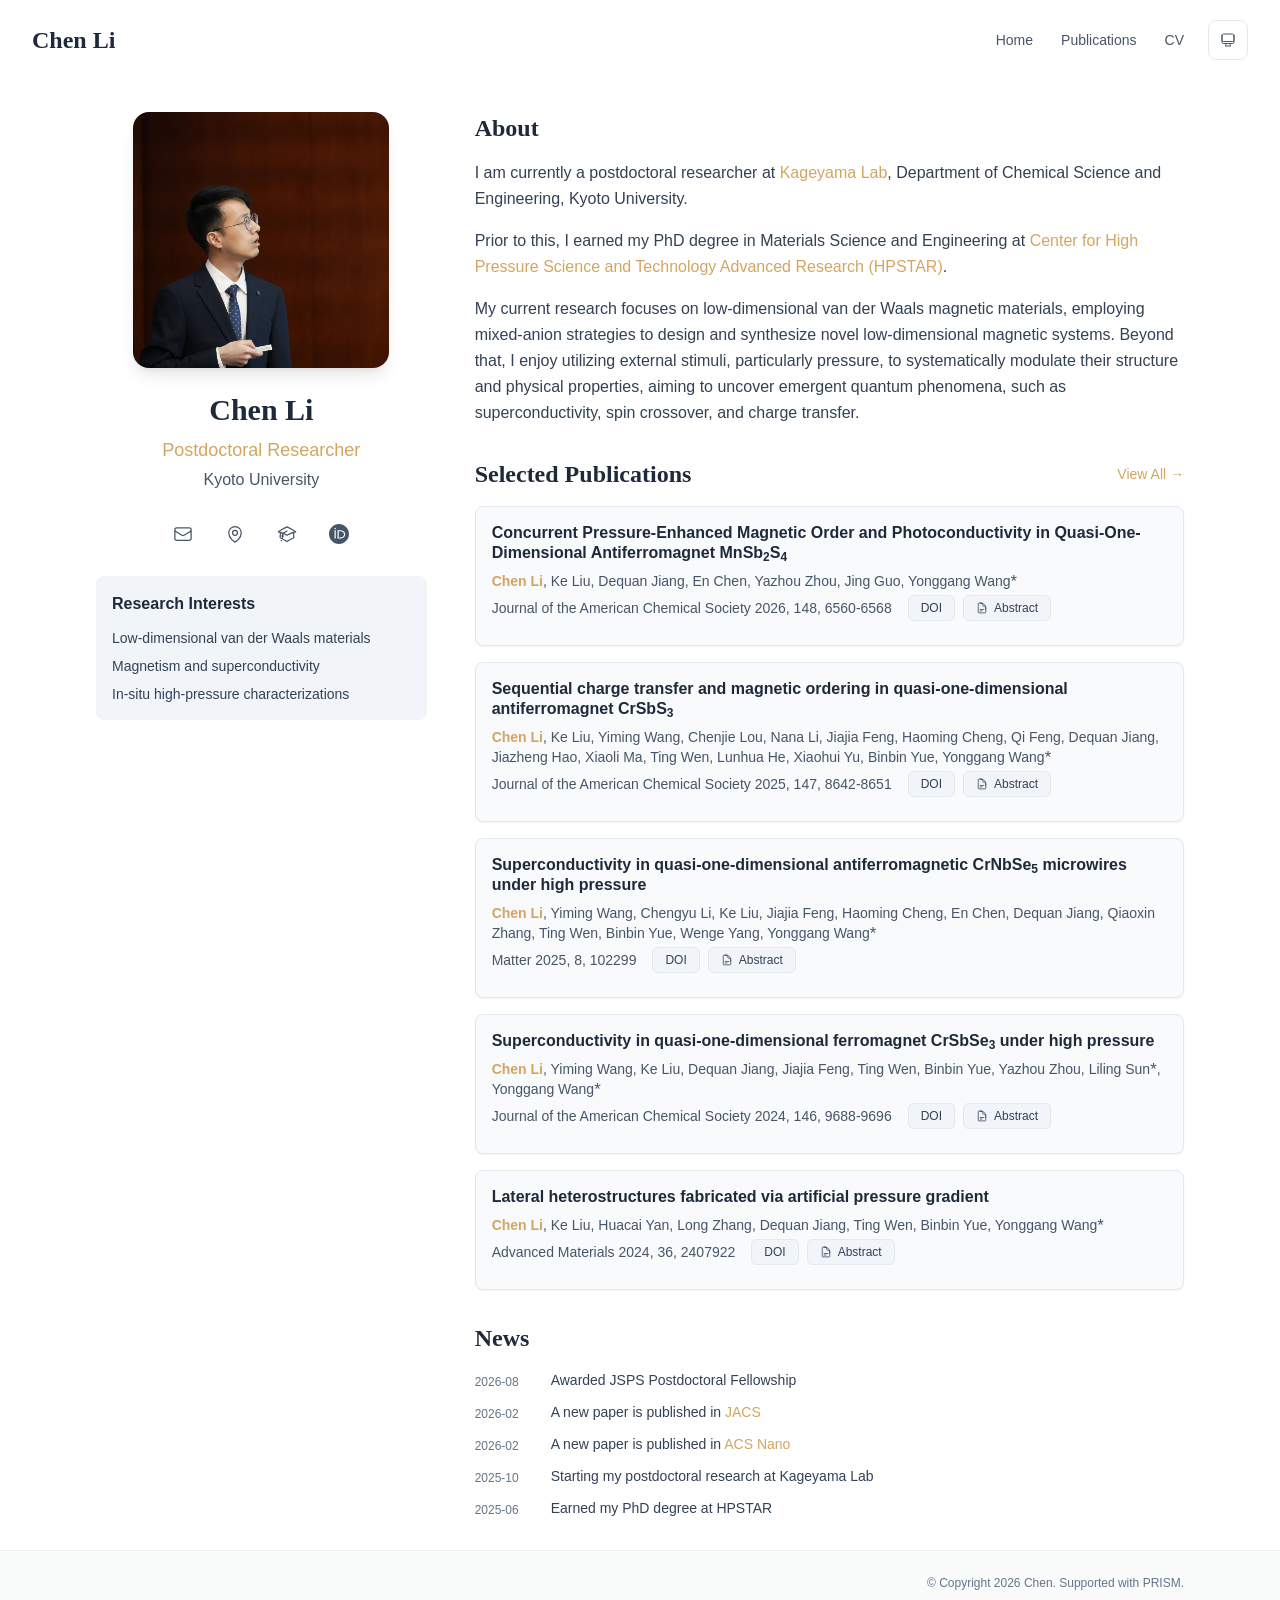
==== commit e42cf614: "Add files via upload" ====
--- a/index.html
+++ b/index.html
@@ -59,4 +59,4 @@
     }
   </script><title>Chen Li</title><meta name="description" content="Postdoctoral Researcher at Kyoto University."/><meta name="author" content="Chen Li"/><meta name="keywords" content="Chen Li,PhD,Research,Kyoto University"/><meta name="creator" content="Chen Li"/><meta name="publisher" content="Chen Li"/><meta property="og:title" content="Chen Li"/><meta property="og:description" content="Postdoctoral Researcher at Kyoto University."/><meta property="og:site_name" content="Chen Li&#x27;s Academic Website"/><meta property="og:locale" content="en_US"/><meta property="og:type" content="website"/><meta name="twitter:card" content="summary"/><meta name="twitter:title" content="Chen Li"/><meta name="twitter:description" content="Postdoctoral Researcher at Kyoto University."/><link rel="icon" href="/arrow.png"/><script>document.querySelectorAll('body link[rel="icon"], body link[rel="apple-touch-icon"]').forEach(el => document.head.appendChild(el))</script><script src="/_next/static/chunks/polyfills-42372ed130431b0a.js" noModule=""></script></head><body class="font-sans antialiased"><div style="visibility:hidden"><nav class="fixed top-0 left-0 right-0 z-50" data-headlessui-state=""><div class="transition-all duration-300 ease-out bg-transparent" style="transform:translateY(-100px)"><div class="max-w-7xl mx-auto px-4 sm:px-6 lg:px-8"><div class="flex justify-between items-center h-16 lg:h-20"><div class="flex-shrink-0" tabindex="0"><a class="text-xl lg:text-2xl font-serif font-semibold text-primary hover:text-accent transition-colors duration-200" href="/">Chen Li</a></div><div class="hidden lg:block"><div class="ml-10 flex items-center space-x-3"><div class="relative flex items-baseline space-x-1"><a data-nav-href="/" class="relative px-3 py-2 text-sm font-medium rounded-lg transition-colors duration-150 text-primary" href="/">Home</a><a data-nav-href="/publications" class="relative px-3 py-2 text-sm font-medium rounded-lg transition-colors duration-150 text-neutral-600" href="/publications/">Publications</a><a data-nav-href="/cv" class="relative px-3 py-2 text-sm font-medium rounded-lg transition-colors duration-150 text-neutral-600" href="/cv/">CV</a></div><div class="flex items-center justify-center w-10 h-10 rounded-lg border border-neutral-200 dark:border-[rgba(148,163,184,0.24)] bg-background dark:bg-neutral-800"><div class="w-4 h-4 rounded-full bg-neutral-300 animate-pulse"></div></div></div></div><div class="lg:hidden flex items-center space-x-2"><div class="flex items-center justify-center w-10 h-10 rounded-lg border border-neutral-200 dark:border-[rgba(148,163,184,0.24)] bg-background dark:bg-neutral-800"><div class="w-4 h-4 rounded-full bg-neutral-300 animate-pulse"></div></div><button class="inline-flex items-center justify-center p-2 rounded-md text-neutral-600 hover:text-primary hover:bg-neutral-100 dark:hover:bg-neutral-800 focus:outline-none focus:ring-2 focus:ring-inset focus:ring-accent transition-colors duration-200" id="headlessui-disclosure-button-«R7pdb»" type="button" aria-expanded="false" data-headlessui-state=""><span class="sr-only">Open main menu</span><div><svg xmlns="http://www.w3.org/2000/svg" fill="none" viewBox="0 0 24 24" stroke-width="1.5" stroke="currentColor" aria-hidden="true" data-slot="icon" class="block h-6 w-6"><path stroke-linecap="round" stroke-linejoin="round" d="M3.75 6.75h16.5M3.75 12h16.5m-16.5 5.25h16.5"></path></svg></div></button></div></div></div></div></nav><main class="min-h-screen pt-16 lg:pt-20"><div class="max-w-6xl mx-auto px-4 sm:px-6 lg:px-8 py-8 bg-background min-h-screen"><div class="grid grid-cols-1 lg:grid-cols-3 gap-12"><div class="lg:col-span-1"><div class="sticky top-8" style="opacity:0;transform:translateY(20px)"><div class="w-64 h-64 mx-auto mb-6 rounded-2xl overflow-hidden shadow-lg hover:shadow-xl transition-all duration-200 hover:scale-105"><img alt="Chen Li" width="256" height="256" decoding="async" data-nimg="1" class="w-full h-full object-cover object-[32%_center]" style="color:transparent" src="/bio.jpg"/></div><div class="text-center mb-6"><h1 class="text-3xl font-serif font-bold text-primary mb-2">Chen Li</h1><p class="text-lg text-accent font-medium mb-1">Postdoctoral Researcher</p><p class="text-neutral-600 mb-2">Kyoto University</p></div><div class="flex flex-wrap justify-center gap-3 sm:gap-4 mb-6 relative px-2"><div class="relative"><button class="p-2 sm:p-2 transition-colors duration-200 text-neutral-600 dark:text-neutral-400 hover:text-accent" aria-label="Email"><svg xmlns="http://www.w3.org/2000/svg" fill="none" viewBox="0 0 24 24" stroke-width="1.5" stroke="currentColor" aria-hidden="true" data-slot="icon" class="h-5 w-5"><path stroke-linecap="round" stroke-linejoin="round" d="M21.75 6.75v10.5a2.25 2.25 0 0 1-2.25 2.25h-15a2.25 2.25 0 0 1-2.25-2.25V6.75m19.5 0A2.25 2.25 0 0 0 19.5 4.5h-15a2.25 2.25 0 0 0-2.25 2.25m19.5 0v.243a2.25 2.25 0 0 1-1.07 1.916l-7.5 4.615a2.25 2.25 0 0 1-2.36 0L3.32 8.91a2.25 2.25 0 0 1-1.07-1.916V6.75"></path></svg></button></div><div class="relative"><button class="p-2 sm:p-2 transition-colors duration-200 text-neutral-600 dark:text-neutral-400 hover:text-accent" aria-label="Location"><svg xmlns="http://www.w3.org/2000/svg" fill="none" viewBox="0 0 24 24" stroke-width="1.5" stroke="currentColor" aria-hidden="true" data-slot="icon" class="h-5 w-5"><path stroke-linecap="round" stroke-linejoin="round" d="M15 10.5a3 3 0 1 1-6 0 3 3 0 0 1 6 0Z"></path><path stroke-linecap="round" stroke-linejoin="round" d="M19.5 10.5c0 7.142-7.5 11.25-7.5 11.25S4.5 17.642 4.5 10.5a7.5 7.5 0 1 1 15 0Z"></path></svg></button></div><a href="https://scholar.google.com/citations?user=0LoBZj8AAAAJ&amp;hl=en" target="_blank" rel="noopener noreferrer" class="p-2 sm:p-2 text-neutral-600 dark:text-neutral-400 hover:text-accent transition-colors duration-200" aria-label="Google Scholar"><svg xmlns="http://www.w3.org/2000/svg" fill="none" viewBox="0 0 24 24" stroke-width="1.5" stroke="currentColor" aria-hidden="true" data-slot="icon" class="h-5 w-5"><path stroke-linecap="round" stroke-linejoin="round" d="M4.26 10.147a60.438 60.438 0 0 0-.491 6.347A48.62 48.62 0 0 1 12 20.904a48.62 48.62 0 0 1 8.232-4.41 60.46 60.46 0 0 0-.491-6.347m-15.482 0a50.636 50.636 0 0 0-2.658-.813A59.906 59.906 0 0 1 12 3.493a59.903 59.903 0 0 1 10.399 5.84c-.896.248-1.783.52-2.658.814m-15.482 0A50.717 50.717 0 0 1 12 13.489a50.702 50.702 0 0 1 7.74-3.342M6.75 15a.75.75 0 1 0 0-1.5.75.75 0 0 0 0 1.5Zm0 0v-3.675A55.378 55.378 0 0 1 12 8.443m-7.007 11.55A5.981 5.981 0 0 0 6.75 15.75v-1.5"></path></svg></a><a href="https://orcid.org/0000-0002-1563-6939" target="_blank" rel="noopener noreferrer" class="p-2 sm:p-2 text-neutral-600 dark:text-neutral-400 hover:text-accent transition-colors duration-200" aria-label="ORCID"><svg viewBox="0 0 24 24" fill="currentColor" class="h-5 w-5" xmlns="http://www.w3.org/2000/svg"><path d="M12 0C5.372 0 0 5.372 0 12s5.372 12 12 12 12-5.372 12-12S18.628 0 12 0zM7.369 4.378c.525 0 .947.431.947.947s-.422.947-.947.947a.95.95 0 0 1-.947-.947c0-.525.422-.947.947-.947zm-.722 3.038h1.444v10.041H6.647V7.416zm3.562 0h3.9c3.712 0 5.344 2.653 5.344 5.025 0 2.578-2.016 5.025-5.325 5.025h-3.919V7.416zm1.444 1.303v7.444h2.297c3.272 0 4.022-2.484 4.022-3.722 0-2.016-1.284-3.722-4.097-3.722h-2.222z"></path></svg></a></div><div class="bg-neutral-100 dark:bg-neutral-800 rounded-lg p-4 mb-6 hover:shadow-lg transition-all duration-200 hover:scale-[1.02]"><h3 class="font-semibold text-primary mb-3">Research Interests</h3><div class="space-y-2 text-sm text-neutral-700 dark:text-neutral-500"><div>Low-dimensional van der Waals materials</div><div>Magnetism and superconductivity</div><div>In-situ high-pressure characterizations</div></div></div></div></div><div class="lg:col-span-2 space-y-8"><section id="about" class="scroll-mt-24 space-y-8"><section style="opacity:0;transform:translateY(20px)"><h2 class="text-2xl font-serif font-bold text-primary mb-4">About</h2><div class="text-neutral-700 dark:text-neutral-600 leading-relaxed"><p class="mb-4 last:mb-0">I am currently a postdoctoral researcher at <a href="https://www.ehcc.kyoto-u.ac.jp/eh10/" node="[object Object]" target="_blank" rel="noopener noreferrer" class="text-accent font-medium transition-all duration-200 rounded hover:bg-accent/10 hover:shadow-sm">Kageyama Lab</a>, Department of Chemical Science and Engineering, Kyoto University.</p>
 <p class="mb-4 last:mb-0">Prior to this, I earned my PhD degree in Materials Science and Engineering at <a href="https://hpstar.ac.cn/" node="[object Object]" target="_blank" rel="noopener noreferrer" class="text-accent font-medium transition-all duration-200 rounded hover:bg-accent/10 hover:shadow-sm">Center for High Pressure Science and Technology Advanced Research (HPSTAR)</a>.</p>
-<p class="mb-4 last:mb-0">My current research focuses on low-dimensional van der Waals magnetic materials, employing mixed-anion strategies to design and synthesize novel low-dimensional magnetic systems. Beyond that, I enjoy utilizing external stimuli, particularly pressure, to systematically modulate their structure and physical properties, aiming to uncover emergent quantum phenomena, such as superconductivity, spin crossover, and charge transfer.</p></div></section><section style="opacity:0;transform:translateY(20px)"><div class="flex items-center justify-between mb-4"><h2 class="text-2xl font-serif font-bold text-primary">Selected Publications</h2><a class="text-accent hover:text-accent-dark text-sm font-medium transition-all duration-200 rounded hover:bg-accent/10 hover:shadow-sm" href="/publications/">View All<!-- --> →</a></div><div class="space-y-4"><div class="bg-neutral-50 dark:bg-neutral-800 p-4 rounded-lg shadow-sm border border-neutral-200 dark:border-[rgba(148,163,184,0.24)] hover:shadow-lg transition-all duration-200 hover:scale-[1.02]" style="opacity:0;transform:translateY(20px)"><h3 class="font-semibold text-primary mb-2 leading-tight">Concurrent Pressure-Enhanced Magnetic Order and Photoconductivity in Quasi-One-Dimensional Antiferromagnet MnSb<sub>2</sub>S<sub>4</sub></h3><p class="text-sm text-neutral-600 dark:text-neutral-500 mb-1"><span><span class="font-semibold text-accent ">Chen Li</span>, </span><span><span class=" ">Ke Liu</span>, </span><span><span class=" ">Dequan Jiang</span>, </span><span><span class=" ">En Chen</span>, </span><span><span class=" ">Yazhou Zhou</span>, </span><span><span class=" ">Jing Guo</span>, </span><span><span class=" ">Yonggang Wang</span><sup class="relative top-[0.05em] ml-[0px] text-[1.2em] text-neutral-600 dark:text-neutral-500">*</sup></span></p><div class="flex flex-wrap items-center gap-x-4 gap-y-2 mb-2"><span class="text-sm text-neutral-600 dark:text-neutral-500"><span>Journal of the American Chemical Society</span> 2026, 168, 6560-6568</span><div class="flex items-center gap-2"><a href="https://doi.org/10.1021/jacs.5c21160" target="_blank" rel="noopener noreferrer" class="inline-flex items-center px-3 py-1 rounded-md text-xs font-medium bg-neutral-100 dark:bg-neutral-900/50 border border-neutral-200 dark:border-neutral-700 text-neutral-700 dark:text-neutral-300 hover:bg-accent hover:text-white hover:border-accent dark:hover:border-accent transition-colors duration-200">DOI</a><button class="inline-flex items-center px-3 py-1 rounded-md text-xs font-medium border transition-colors duration-200 bg-neutral-100 dark:bg-neutral-900/50 border-neutral-200 dark:border-neutral-700 text-neutral-700 dark:text-neutral-300 hover:bg-accent hover:text-white hover:border-accent dark:hover:border-accent"><svg xmlns="http://www.w3.org/2000/svg" fill="none" viewBox="0 0 24 24" stroke-width="1.5" stroke="currentColor" aria-hidden="true" data-slot="icon" class="h-3 w-3 mr-1.5"><path stroke-linecap="round" stroke-linejoin="round" d="M19.5 14.25v-2.625a3.375 3.375 0 0 0-3.375-3.375h-1.5A1.125 1.125 0 0 1 13.5 7.125v-1.5a3.375 3.375 0 0 0-3.375-3.375H8.25m0 12.75h7.5m-7.5 3H12M10.5 2.25H5.625c-.621 0-1.125.504-1.125 1.125v17.25c0 .621.504 1.125 1.125 1.125h12.75c.621 0 1.125-.504 1.125-1.125V11.25a9 9 0 0 0-9-9Z"></path></svg>Abstract</button></div></div></div><div class="bg-neutral-50 dark:bg-neutral-800 p-4 rounded-lg shadow-sm border border-neutral-200 dark:border-[rgba(148,163,184,0.24)] hover:shadow-lg transition-all duration-200 hover:scale-[1.02]" style="opacity:0;transform:translateY(20px)"><h3 class="font-semibold text-primary mb-2 leading-tight">Sequential charge transfer and magnetic ordering in quasi-one-dimensional antiferromagnet CrSbS<sub>3</sub></h3><p class="text-sm text-neutral-600 dark:text-neutral-500 mb-1"><span><span class="font-semibold text-accent ">Chen Li</span>, </span><span><span class=" ">Ke Liu</span>, </span><span><span class=" ">Yiming Wang</span>, </span><span><span class=" ">Chenjie Lou</span>, </span><span><span class=" ">Nana Li</span>, </span><span><span class=" ">Jiajia Feng</span>, </span><span><span class=" ">Haoming Cheng</span>, </span><span><span class=" ">Qi Feng</span>, </span><span><span class=" ">Dequan Jiang</span>, </span><span><span class=" ">Jiazheng Hao</span>, </span><span><span class=" ">Xiaoli Ma</span>, </span><span><span class=" ">Ting Wen</span>, </span><span><span class=" ">Lunhua He</span>, </span><span><span class=" ">Xiaohui Yu</span>, </span><span><span class=" ">Binbin Yue</span>, </span><span><span class=" ">Yonggang Wang</span><sup class="relative top-[0.05em] ml-[0px] text-[1.2em] text-neutral-600 dark:text-neutral-500">*</sup></span></p><div class="flex flex-wrap items-center gap-x-4 gap-y-2 mb-2"><span class="text-sm text-neutral-600 dark:text-neutral-500"><span>Journal of the American Chemical Society</span> 2025, 147, 8642-8651</span><div class="flex items-center gap-2"><a href="https://doi.org/10.1021/jacs.4c17892" target="_blank" rel="noopener noreferrer" class="inline-flex items-center px-3 py-1 rounded-md text-xs font-medium bg-neutral-100 dark:bg-neutral-900/50 border border-neutral-200 dark:border-neutral-700 text-neutral-700 dark:text-neutral-300 hover:bg-accent hover:text-white hover:border-accent dark:hover:border-accent transition-colors duration-200">DOI</a><button class="inline-flex items-center px-3 py-1 rounded-md text-xs font-medium border transition-colors duration-200 bg-neutral-100 dark:bg-neutral-900/50 border-neutral-200 dark:border-neutral-700 text-neutral-700 dark:text-neutral-300 hover:bg-accent hover:text-white hover:border-accent dark:hover:border-accent"><svg xmlns="http://www.w3.org/2000/svg" fill="none" viewBox="0 0 24 24" stroke-width="1.5" stroke="currentColor" aria-hidden="true" data-slot="icon" class="h-3 w-3 mr-1.5"><path stroke-linecap="round" stroke-linejoin="round" d="M19.5 14.25v-2.625a3.375 3.375 0 0 0-3.375-3.375h-1.5A1.125 1.125 0 0 1 13.5 7.125v-1.5a3.375 3.375 0 0 0-3.375-3.375H8.25m0 12.75h7.5m-7.5 3H12M10.5 2.25H5.625c-.621 0-1.125.504-1.125 1.125v17.25c0 .621.504 1.125 1.125 1.125h12.75c.621 0 1.125-.504 1.125-1.125V11.25a9 9 0 0 0-9-9Z"></path></svg>Abstract</button></div></div></div><div class="bg-neutral-50 dark:bg-neutral-800 p-4 rounded-lg shadow-sm border border-neutral-200 dark:border-[rgba(148,163,184,0.24)] hover:shadow-lg transition-all duration-200 hover:scale-[1.02]" style="opacity:0;transform:translateY(20px)"><h3 class="font-semibold text-primary mb-2 leading-tight">Superconductivity in quasi-one-dimensional antiferromagnetic CrNbSe<sub>5</sub> microwires under high pressure</h3><p class="text-sm text-neutral-600 dark:text-neutral-500 mb-1"><span><span class="font-semibold text-accent ">Chen Li</span>, </span><span><span class=" ">Yiming Wang</span>, </span><span><span class=" ">Chengyu Li</span>, </span><span><span class=" ">Ke Liu</span>, </span><span><span class=" ">Jiajia Feng</span>, </span><span><span class=" ">Haoming Cheng</span>, </span><span><span class=" ">En Chen</span>, </span><span><span class=" ">Dequan Jiang</span>, </span><span><span class=" ">Qiaoxin Zhang</span>, </span><span><span class=" ">Ting Wen</span>, </span><span><span class=" ">Binbin Yue</span>, </span><span><span class=" ">Wenge Yang</span>, </span><span><span class=" ">Yonggang Wang</span><sup class="relative top-[0.05em] ml-[0px] text-[1.2em] text-neutral-600 dark:text-neutral-500">*</sup></span></p><div class="flex flex-wrap items-center gap-x-4 gap-y-2 mb-2"><span class="text-sm text-neutral-600 dark:text-neutral-500"><span>Matter</span> 2025, 8, 102299</span><div class="flex items-center gap-2"><a href="https://doi.org/10.1016/j.matt.2025.102299" target="_blank" rel="noopener noreferrer" class="inline-flex items-center px-3 py-1 rounded-md text-xs font-medium bg-neutral-100 dark:bg-neutral-900/50 border border-neutral-200 dark:border-neutral-700 text-neutral-700 dark:text-neutral-300 hover:bg-accent hover:text-white hover:border-accent dark:hover:border-accent transition-colors duration-200">DOI</a><button class="inline-flex items-center px-3 py-1 rounded-md text-xs font-medium border transition-colors duration-200 bg-neutral-100 dark:bg-neutral-900/50 border-neutral-200 dark:border-neutral-700 text-neutral-700 dark:text-neutral-300 hover:bg-accent hover:text-white hover:border-accent dark:hover:border-accent"><svg xmlns="http://www.w3.org/2000/svg" fill="none" viewBox="0 0 24 24" stroke-width="1.5" stroke="currentColor" aria-hidden="true" data-slot="icon" class="h-3 w-3 mr-1.5"><path stroke-linecap="round" stroke-linejoin="round" d="M19.5 14.25v-2.625a3.375 3.375 0 0 0-3.375-3.375h-1.5A1.125 1.125 0 0 1 13.5 7.125v-1.5a3.375 3.375 0 0 0-3.375-3.375H8.25m0 12.75h7.5m-7.5 3H12M10.5 2.25H5.625c-.621 0-1.125.504-1.125 1.125v17.25c0 .621.504 1.125 1.125 1.125h12.75c.621 0 1.125-.504 1.125-1.125V11.25a9 9 0 0 0-9-9Z"></path></svg>Abstract</button></div></div></div><div class="bg-neutral-50 dark:bg-neutral-800 p-4 rounded-lg shadow-sm border border-neutral-200 dark:border-[rgba(148,163,184,0.24)] hover:shadow-lg transition-all duration-200 hover:scale-[1.02]" style="opacity:0;transform:translateY(20px)"><h3 class="font-semibold text-primary mb-2 leading-tight">Superconductivity in quasi-one-dimensional ferromagnet CrSbSe<sub>3</sub> under high pressure</h3><p class="text-sm text-neutral-600 dark:text-neutral-500 mb-1"><span><span class="font-semibold text-accent ">Chen Li</span>, </span><span><span class=" ">Yiming Wang</span>, </span><span><span class=" ">Ke Liu</span>, </span><span><span class=" ">Dequan Jiang</span>, </span><span><span class=" ">Jiajia Feng</span>, </span><span><span class=" ">Ting Wen</span>, </span><span><span class=" ">Binbin Yue</span>, </span><span><span class=" ">Yazhou Zhou</span>, </span><span><span class=" ">Liling Sun</span><sup class="relative top-[0.05em] ml-[0px] text-[1.2em] text-neutral-600 dark:text-neutral-500">*</sup>, </span><span><span class=" ">Yonggang Wang</span><sup class="relative top-[0.05em] ml-[0px] text-[1.2em] text-neutral-600 dark:text-neutral-500">*</sup></span></p><div class="flex flex-wrap items-center gap-x-4 gap-y-2 mb-2"><span class="text-sm text-neutral-600 dark:text-neutral-500"><span>Journal of the American Chemical Society</span> 2024, 146, 9688-9696</span><div class="flex items-center gap-2"><a href="https://doi.org/10.1021/jacs.3c13503" target="_blank" rel="noopener noreferrer" class="inline-flex items-center px-3 py-1 rounded-md text-xs font-medium bg-neutral-100 dark:bg-neutral-900/50 border border-neutral-200 dark:border-neutral-700 text-neutral-700 dark:text-neutral-300 hover:bg-accent hover:text-white hover:border-accent dark:hover:border-accent transition-colors duration-200">DOI</a><button class="inline-flex items-center px-3 py-1 rounded-md text-xs font-medium border transition-colors duration-200 bg-neutral-100 dark:bg-neutral-900/50 border-neutral-200 dark:border-neutral-700 text-neutral-700 dark:text-neutral-300 hover:bg-accent hover:text-white hover:border-accent dark:hover:border-accent"><svg xmlns="http://www.w3.org/2000/svg" fill="none" viewBox="0 0 24 24" stroke-width="1.5" stroke="currentColor" aria-hidden="true" data-slot="icon" class="h-3 w-3 mr-1.5"><path stroke-linecap="round" stroke-linejoin="round" d="M19.5 14.25v-2.625a3.375 3.375 0 0 0-3.375-3.375h-1.5A1.125 1.125 0 0 1 13.5 7.125v-1.5a3.375 3.375 0 0 0-3.375-3.375H8.25m0 12.75h7.5m-7.5 3H12M10.5 2.25H5.625c-.621 0-1.125.504-1.125 1.125v17.25c0 .621.504 1.125 1.125 1.125h12.75c.621 0 1.125-.504 1.125-1.125V11.25a9 9 0 0 0-9-9Z"></path></svg>Abstract</button></div></div></div><div class="bg-neutral-50 dark:bg-neutral-800 p-4 rounded-lg shadow-sm border border-neutral-200 dark:border-[rgba(148,163,184,0.24)] hover:shadow-lg transition-all duration-200 hover:scale-[1.02]" style="opacity:0;transform:translateY(20px)"><h3 class="font-semibold text-primary mb-2 leading-tight">Lateral heterostructures fabricated via artificial pressure gradient</h3><p class="text-sm text-neutral-600 dark:text-neutral-500 mb-1"><span><span class="font-semibold text-accent ">Chen Li</span>, </span><span><span class=" ">Ke Liu</span>, </span><span><span class=" ">Huacai Yan</span>, </span><span><span class=" ">Long Zhang</span>, </span><span><span class=" ">Dequan Jiang</span>, </span><span><span class=" ">Ting Wen</span>, </span><span><span class=" ">Binbin Yue</span>, </span><span><span class=" ">Yonggang Wang</span><sup class="relative top-[0.05em] ml-[0px] text-[1.2em] text-neutral-600 dark:text-neutral-500">*</sup></span></p><div class="flex flex-wrap items-center gap-x-4 gap-y-2 mb-2"><span class="text-sm text-neutral-600 dark:text-neutral-500"><span>Advanced Materials</span> 2024, 36, 2407922</span><div class="flex items-center gap-2"><a href="https://doi.org/10.1002/adma.202407922" target="_blank" rel="noopener noreferrer" class="inline-flex items-center px-3 py-1 rounded-md text-xs font-medium bg-neutral-100 dark:bg-neutral-900/50 border border-neutral-200 dark:border-neutral-700 text-neutral-700 dark:text-neutral-300 hover:bg-accent hover:text-white hover:border-accent dark:hover:border-accent transition-colors duration-200">DOI</a><button class="inline-flex items-center px-3 py-1 rounded-md text-xs font-medium border transition-colors duration-200 bg-neutral-100 dark:bg-neutral-900/50 border-neutral-200 dark:border-neutral-700 text-neutral-700 dark:text-neutral-300 hover:bg-accent hover:text-white hover:border-accent dark:hover:border-accent"><svg xmlns="http://www.w3.org/2000/svg" fill="none" viewBox="0 0 24 24" stroke-width="1.5" stroke="currentColor" aria-hidden="true" data-slot="icon" class="h-3 w-3 mr-1.5"><path stroke-linecap="round" stroke-linejoin="round" d="M19.5 14.25v-2.625a3.375 3.375 0 0 0-3.375-3.375h-1.5A1.125 1.125 0 0 1 13.5 7.125v-1.5a3.375 3.375 0 0 0-3.375-3.375H8.25m0 12.75h7.5m-7.5 3H12M10.5 2.25H5.625c-.621 0-1.125.504-1.125 1.125v17.25c0 .621.504 1.125 1.125 1.125h12.75c.621 0 1.125-.504 1.125-1.125V11.25a9 9 0 0 0-9-9Z"></path></svg>Abstract</button></div></div></div></div></section><section style="opacity:0;transform:translateY(20px)"><h2 class="text-2xl font-serif font-bold text-primary mb-4">News</h2><div class="space-y-3"><div class="flex items-start space-x-3"><span class="text-xs text-neutral-500 mt-1 w-16 flex-shrink-0">2026-08</span><p class="text-sm text-neutral-700 [&amp;_a]:text-accent [&amp;_a]:!no-underline hover:[&amp;_a]:opacity-80 [&amp;_a]:transition-opacity">Awarded JSPS Postdoctoral Fellowship</p></div><div class="flex items-start space-x-3"><span class="text-xs text-neutral-500 mt-1 w-16 flex-shrink-0">2026-02</span><p class="text-sm text-neutral-700 [&amp;_a]:text-accent [&amp;_a]:!no-underline hover:[&amp;_a]:opacity-80 [&amp;_a]:transition-opacity">A new paper is published in <a href='https://doi.org/10.1021/jacs.5c21160' target='_blank' style='text-decoration: underline;'>JACS</a></p></div><div class="flex items-start space-x-3"><span class="text-xs text-neutral-500 mt-1 w-16 flex-shrink-0">2026-02</span><p class="text-sm text-neutral-700 [&amp;_a]:text-accent [&amp;_a]:!no-underline hover:[&amp;_a]:opacity-80 [&amp;_a]:transition-opacity">A new paper is published in <a href='https://doi.org/10.1021/acsnano.5c19072' target='_blank' style='text-decoration: underline;'>ACS Nano</a></p></div><div class="flex items-start space-x-3"><span class="text-xs text-neutral-500 mt-1 w-16 flex-shrink-0">2025-10</span><p class="text-sm text-neutral-700 [&amp;_a]:text-accent [&amp;_a]:!no-underline hover:[&amp;_a]:opacity-80 [&amp;_a]:transition-opacity">Starting my postdoctoral research at Kageyama Lab</p></div><div class="flex items-start space-x-3"><span class="text-xs text-neutral-500 mt-1 w-16 flex-shrink-0">2025-06</span><p class="text-sm text-neutral-700 [&amp;_a]:text-accent [&amp;_a]:!no-underline hover:[&amp;_a]:opacity-80 [&amp;_a]:transition-opacity">Earned my PhD degree at HPSTAR</p></div></div></section></section></div></div></div><!--$--><!--/$--><!--$--><!--/$--></main><footer class="border-t border-neutral-200/50 bg-neutral-50/50 dark:bg-neutral-900/50 dark:border-neutral-700/50"><div class="max-w-6xl mx-auto px-4 sm:px-6 lg:px-8 py-6"><div class="flex flex-col sm:flex-row justify-end items-center gap-2"><p class="text-xs text-neutral-500">© Copyright <!-- -->2026<!-- --> Chen. Supported with<!-- --> <a href="https://github.com/xyjoey/PRISM" target="_blank" rel="noopener noreferrer" class="hover:text-neutral-800 dark:hover:text-neutral-200 hover:underline transition-colors">PRISM</a>.</p></div></div></footer></div><script src="/_next/static/chunks/webpack-af78f5c2c11af041.js" async=""></script><script>(self.__next_f=self.__next_f||[]).push([0])</script><script>self.__next_f.push([1,"1:\"$Sreact.fragment\"\n3:I[3719,[\"461\",\"static/chunks/461-a9a5d7b05a71d978.js\",\"874\",\"static/chunks/874-6cc630662f3664af.js\",\"291\",\"static/chunks/291-e39730cc9327e39b.js\",\"177\",\"static/chunks/app/layout-7cc1626130f4eca4.js\"],\"ThemeProvider\"]\n4:I[310,[\"461\",\"static/chunks/461-a9a5d7b05a71d978.js\",\"874\",\"static/chunks/874-6cc630662f3664af.js\",\"291\",\"static/chunks/291-e39730cc9327e39b.js\",\"177\",\"static/chunks/app/layout-7cc1626130f4eca4.js\"],\"LocaleProvider\"]\n5:I[4574,[\"461\",\"static/chunks/461-a9a5d7b05a71d978.js\",\"874\",\"static/chunks/874-6cc630662f3664af.js\",\"291\",\"static/chunks/291-e39730cc9327e39b.js\",\"177\",\"static/chunks/app/layout-7cc1626130f4eca4.js\"],\"default\"]\n6:I[7555,[],\"\"]\n7:I[1295,[],\"\"]\n8:I[2548,[\"461\",\"static/chunks/461-a9a5d7b05a71d978.js\",\"874\",\"static/chunks/874-6cc630662f3664af.js\",\"291\",\"static/chunks/291-e39730cc9327e39b.js\",\"177\",\"static/chunks/app/layout-7cc1626130f4eca4.js\"],\"default\"]\n9:I[3696,[\"461\",\"static/chunks/461-a9a5d7b05a71d978.js\",\"7\",\"static/chunks/7-3c10a3ea5a1dd78a.js\",\"874\",\"static/chunks/874-6cc630662f3664af.js\",\"748\",\"static/chunks/748-a5b0eda860cf1ca7.js\",\"974\",\"static/chunks/app/page-0ad89572e570c204.js\"],\"default\"]\n14:I[9665,[],\"MetadataBoundary\"]\n16:I[9665,[],\"OutletBoundary\"]\n19:I[4911,[],\"AsyncMetadataOutlet\"]\n1b:I[9665,[],\"ViewportBoundary\"]\n1d:I[6614,[],\"\"]\n:HL[\"/_next/static/css/4461d290c5c83cb2.css\",\"style\"]\n2:T579,\n    try {\n      const cfg = {\"enabled\":false,\"locales\":[\"en\"],\"defaultLocale\":\"en\",\"mode\":\"auto\",\"fixedLocale\":\"en\",\"persist\":true,\"switcher\":true,\"labels\":{\"en\":\"en\"}};\n      const storageKey = 'locale-storage';\n      const normalize = (value) =\u003e typeof value === 'string' ? value.trim().replace('_', '-').toLowerCase() : '';\n      const matchLocale = (candidate) =\u003e {\n        const normalized = normalize(candidate);\n        if (!normalized) return null;\n        if (cfg.locales.includes(normalized)) return normalized;\n        const language = normalized.split('-')[0];\n        if (cfg.locales.includes(language)) return language;\n        return null;\n      };\n\n "])</script><script>self.__next_f.push([1,"     let resolved = null;\n\n      if (cfg.persist) {\n        resolved = matchLocale(localStorage.getItem(storageKey));\n      }\n\n      if (!resolved) {\n        if (cfg.mode === 'fixed') {\n          resolved = cfg.fixedLocale;\n        } else {\n          resolved = matchLocale(navigator.language);\n        }\n      }\n\n      if (!resolved) {\n        resolved = cfg.defaultLocale;\n      }\n\n      const root = document.documentElement;\n      root.lang = resolved;\n      root.setAttribute('data-locale', resolved);\n\n      if (cfg.persist) {\n        localStorage.setItem(storageKey, resolved);\n      }\n    } catch (e) {\n      const root = document.documentElement;\n      root.lang = 'en';\n      root.setAttribute('data-locale', 'en');\n    }\n  a:T48b,Low-dimensional van der Waals materials constitute fertile ground for exploring intertwined magnetism, transport, and optoelectronics, yet the structural provenance underlying the interplay among diverse quantum orders remains scarcely elucidated. Here, we report a rare case of simultaneous enhancement of magnetic order and photoconductivity in pressurized quasi-one-dimensional antiferromagnet MnSb2S4. Concomitant with a pressure-induced insulator-to-metal transition, MnSb2S4 exhibits a collapse of magnetic order and dramatic positive-to-negative photoconductivity switching at ∼30 GPa. Notably, possible superconductivity emerges with further compression. Detailed structural analyses and theoretical calculations corroborate these anomalous behaviors and unravel sequential pressure-driven orbital and spin crossover of Mn2+, accompanied by opposite evolutions of Jahn–Teller distortions in two inequivalent [MnS6] octahedra. The intriguing electronic and structural evolutions establish MnSb2S4 as a promising candidate for versatile device engineering and offer an ideal platform for deciphering intricate coupling among multiple degrees of freedom.b:T685,@article{li2026concurrent,\n  title = {Concurrent Pressure-Enhanced Magnetic Order and Photoconductivity in Quasi-One-Dimensional Antiferr"])</script><script>self.__next_f.push([1,"omagnet MnSb\u003csub\u003e2\u003c/sub\u003eS\u003csub\u003e4\u003c/sub\u003e},\n  author = {Li, Chen and Liu, Ke and Jiang, Dequan and Chen, En and Zhou, Yazhou and Guo, Jing and Wang, Yonggang},\n  journal = {Journal of the American Chemical Society},\n  volume = {168},\n  number = {6},\n  pages = {6560-6568},\n  year = {2026},\n  publisher = {ACS Publications},\n  doi = {10.1021/jacs.5c21160},\n  abstract = {Low-dimensional van der Waals materials constitute fertile ground for exploring intertwined magnetism, transport, and optoelectronics, yet the structural provenance underlying the interplay among diverse quantum orders remains scarcely elucidated. Here, we report a rare case of simultaneous enhancement of magnetic order and photoconductivity in pressurized quasi-one-dimensional antiferromagnet MnSb2S4. Concomitant with a pressure-induced insulator-to-metal transition, MnSb2S4 exhibits a collapse of magnetic order and dramatic positive-to-negative photoconductivity switching at ∼30 GPa. Notably, possible superconductivity emerges with further compression. Detailed structural analyses and theoretical calculations corroborate these anomalous behaviors and unravel sequential pressure-driven orbital and spin crossover of Mn2+, accompanied by opposite evolutions of Jahn–Teller distortions in two inequivalent [MnS6] octahedra. The intriguing electronic and structural evolutions establish MnSb2S4 as a promising candidate for versatile device engineering and offer an ideal platform for deciphering intricate coupling among multiple degrees of freedom.}\n}c:T47a,Charge transfer and magnetic ordering are two profound condensed matter phenomena that impart distinct structures and properties to materials. However, such two effects rarely occur successively within a single material. Here, we present a unique case of temperature-induced sequential charge transfer and magnetic ordering in antiferromagnetic CrSbS3 with quasi-one-dimensional structure. Intriguingly, the contrasting effects of charge transfer between Cr and [Sb2S6] units and antiferromagnetic transition "])</script><script>self.__next_f.push([1,"on lattice expansion result in diverse thermal expansion behaviors of lattice parameters, which ultimately leads to an anti-Invar effect on the lattice volume. Neutron powder diffraction further unravels a C-type antiferromagnetic order. Moreover, pressure regulation can also induce similar volume collapse, implying potential valence and spin-state transitions. The multiple electronic transitions observed in CrSbS3 offer a valuable platform for deciphering the interweaving among charge, spin, and lattice degrees of freedom, and shed a new light for exploring novel quantum phenomena in more low-dimensional van der Waals materials.d:T6f4,@article{li2025sequential,\n  title = {Sequential charge transfer and magnetic ordering in quasi-one-dimensional antiferromagnet CrSbS\u003csub\u003e3\u003c/sub\u003e},\n  author = {Li, Chen and Liu, Ke and Wang, Yiming and Lou, Chenjie and Li, Nana and Feng, Jiajia and Cheng, Haoming and Feng, Qi and Jiang, Dequan and Hao, Jiazheng and Ma, Xiaoli and Wen, Ting and He, Lunhua and Yu, Xiaohui and Yue, Binbin and Wang, Yonggang},\n  journal = {Journal of the American Chemical Society},\n  volume = {147},\n  number = {10},\n  pages = {8642--8651},\n  year = {2025},\n  publisher = {American Chemical Society},\n  doi = {10.1021/jacs.4c17892},\n  abstract = {Charge transfer and magnetic ordering are two profound condensed matter phenomena that impart distinct structures and properties to materials. However, such two effects rarely occur successively within a single material. Here, we present a unique case of temperature-induced sequential charge transfer and magnetic ordering in antiferromagnetic CrSbS3 with quasi-one-dimensional structure. Intriguingly, the contrasting effects of charge transfer between Cr and [Sb2S6] units and antiferromagnetic transition on lattice expansion result in diverse thermal expansion behaviors of lattice parameters, which ultimately leads to an anti-Invar effect on the lattice volume. Neutron powder diffraction further unravels a C-type antiferromagnetic order. Moreover, pressure regulat"])</script><script>self.__next_f.push([1,"ion can also induce similar volume collapse, implying potential valence and spin-state transitions. The multiple electronic transitions observed in CrSbS3 offer a valuable platform for deciphering the interweaving among charge, spin, and lattice degrees of freedom, and shed a new light for exploring novel quantum phenomena in more low-dimensional van der Waals materials.}\n}e:T676,Superconductivity and magnetism have long been considered contradictory phenomena. As a result, the family of superconductors has historically lacked the presence of strongly magnetic chromium- and manganese-based compounds until the observation of superconductivity in CrAs and MnP via suppressing their long-range magnetic order under external pressure. This discovery has spurred the further exploration of novel chromium- and manganese-based superconductors. However, to date, the structural types of such compounds remain exceedingly rare. CrNbSe5 is a quasi-one-dimensional compound characterized by its unique Cr-ladder chains. In this study, its high-quality microwires are synthesized via chemical vapor transport and confirmed to exhibit antiferromagnetic and semimetallic properties at ambient pressure. Excitingly, under high pressure, the temperature-induced metal-insulator transition is gradually suppressed, and superconductivity emerges at 15.0 GPa, accompanied by an intriguing carrier-type switching. Subsequent in situ high-pressure structural characterizations confirm the corresponding electronic transitions and anomalous phonon-softening behavior. Density functional theory calculations reveal the topological evolution of the Fermi surface with increasing pressure, i.e., the Lifshitz transition, which accounts for the concurrent pressure-induced superconductivity and carrier-type switching. These findings not only add a new member to the existing family of chromium-based superconductors but also provide a promising platform to further unveil the interplay between magnetism and superconductivity in low-dimensional systems.f:T89c,"])</script><script>self.__next_f.push([1,"@article{li2025superconductivity,\n  title = {Superconductivity in quasi-one-dimensional antiferromagnetic CrNbSe\u003csub\u003e5\u003c/sub\u003e microwires under high pressure},\n  author = {Li, Chen and Wang, Yiming and Li, Chengyu and Liu, Ke and Feng, Jiajia and Cheng, Haoming and Chen, En and Jiang, Dequan and Zhang, Qiaoxin and Wen, Ting and Yue, Binbin and Yang, Wenge and Wang, Yonggang},\n  journal = {Matter},\n  volume = {8},\n  number = {12},\n  pages = {102299},\n  year = {2025},\n  publisher = {Elsevier},\n  doi = {10.1016/j.matt.2025.102299},\n  abstract = {Superconductivity and magnetism have long been considered contradictory phenomena. As a result, the family of superconductors has historically lacked the presence of strongly magnetic chromium- and manganese-based compounds until the observation of superconductivity in CrAs and MnP via suppressing their long-range magnetic order under external pressure. This discovery has spurred the further exploration of novel chromium- and manganese-based superconductors. However, to date, the structural types of such compounds remain exceedingly rare. CrNbSe5 is a quasi-one-dimensional compound characterized by its unique Cr-ladder chains. In this study, its high-quality microwires are synthesized via chemical vapor transport and confirmed to exhibit antiferromagnetic and semimetallic properties at ambient pressure. Excitingly, under high pressure, the temperature-induced metal-insulator transition is gradually suppressed, and superconductivity emerges at 15.0 GPa, accompanied by an intriguing carrier-type switching. Subsequent in situ high-pressure structural characterizations confirm the corresponding electronic transitions and anomalous phonon-softening behavior. Density functional theory calculations reveal the topological evolution of the Fermi surface with increasing pressure, i.e., the Lifshitz transition, which accounts for the concurrent pressure-induced superconductivity and carrier-type switching. These findings not only add a new member to the existing family of chromium-based superconductors but also provide a promising platform to further unveil the interplay between magnetism and superconductivity in low-dimensional systems.}\n}"])</script><script>self.__next_f.push([1,"10:T424,Nearly a decade has passed since the discovery of superconductivity in CrAs, but until now, the discovered structure types of chromium-based superconductors are still scanty. It is urgent to expand this family to decipher the interplay between magnetism and superconductivity penetratingly. Here, we report the observation of superconductivity in ferromagnet CrSbSe3 with a quasi-one-dimensional structure under high pressure. Under compression, CrSbSe3 undergoes an insulator-to-metal transition and sequential isostructural phase transitions accompanied by volume collapse. Superconductivity emerges at 32.8 GPa concomitant with metallization in CrSbSe3. A maximum superconducting transition temperature Tc of 7.7 K is achieved at 57.9 GPa benefiting from both the phonon softening and the enhanced p–d hybridization between Se and Cr in CrSbSe3. The discovery of superconductivity in CrSbSe3 expands the existing chromium-based superconductor family and sheds light on the search for concealed superconductivity in low-dimensional van der Waals materials.11:T63a,@article{li2024superconductivity,\n  title = {Superconductivity in quasi-one-dimensional ferromagnet CrSbSe\u003csub\u003e3\u003c/sub\u003e under high pressure},\n  author = {Li, Chen and Wang, Yiming and Liu, Ke and Jiang, Dequan and Feng, Jiajia and Wen, Ting and Yue, Binbin and Zhou, Yazhou and Sun, Liling and Wang, Yonggang},\n  journal = {Journal of the American Chemical Society},\n  volume = {146},\n  number = {14},\n  pages = {9688--9696},\n  year = {2024},\n  publisher = {American Chemical Society},\n  doi = {10.1021/jacs.3c13503},\n  abstract = {Nearly a decade has passed since the discovery of superconductivity in CrAs, but until now, the discovered structure types of chromium-based superconductors are still scanty. It is urgent to expand this family to decipher the interplay between magnetism and superconductivity penetratingly. Here, we report the observation of superconductivity in ferromagnet CrSbSe3 with a quasi-one-dimensional structure under high pressure. Under compress"])</script><script>self.__next_f.push([1,"ion, CrSbSe3 undergoes an insulator-to-metal transition and sequential isostructural phase transitions accompanied by volume collapse. Superconductivity emerges at 32.8 GPa concomitant with metallization in CrSbSe3. A maximum superconducting transition temperature Tc of 7.7 K is achieved at 57.9 GPa benefiting from both the phonon softening and the enhanced p–d hybridization between Se and Cr in CrSbSe3. The discovery of superconductivity in CrSbSe3 expands the existing chromium-based superconductor family and sheds light on the search for concealed superconductivity in low-dimensional van der Waals materials.}\n}12:T44a,Hydrostatic conditions are generally pursued in high-pressure research, maintained to prevent the intrinsic pressure gradient on the culets of diamond anvil cells (DACs) from introducing heterogeneity to the structure and physical properties of the regulated materials. Here, a pioneering route to fabricate lateral heterostructures is proposed via artificial pressure gradients intentionally designed in DACs. Under the tailored pressure gradients, different structural phases emerge in distinct parts of the material, resulting in the formation of heterostructures. Harnessing the polymorphic transition nature of violet phosphorus under high pressure, violet/blue and violet/black phosphorus lateral heterostructures with different electrical properties have been successfully prepared by the pressure gradient method. This achievement highlights the potential of artificial pressure gradients as a portable and universal strategy for the fabrication of lateral heterostructures, shedding new light on the preparation and regulation of lateral heterostructures across a wider range of materials.13:T5d7,@article{li2024lateral,\n  title = {Lateral heterostructures fabricated via artificial pressure gradient},\n  author = {Li, Chen and Liu, Ke and Yan, Huacai and Zhang, Long and Jiang, Dequan and Wen, Ting and Yue, Binbin and Wang, Yonggang},\n  journal = {Advanced Materials},\n  volume = {36},\n  number = {47},\n  pa"])</script><script>self.__next_f.push([1,"ges = {2407922},\n  year = {2024},\n  doi = {10.1002/adma.202407922},\n  abstract = {Hydrostatic conditions are generally pursued in high-pressure research, maintained to prevent the intrinsic pressure gradient on the culets of diamond anvil cells (DACs) from introducing heterogeneity to the structure and physical properties of the regulated materials. Here, a pioneering route to fabricate lateral heterostructures is proposed via artificial pressure gradients intentionally designed in DACs. Under the tailored pressure gradients, different structural phases emerge in distinct parts of the material, resulting in the formation of heterostructures. Harnessing the polymorphic transition nature of violet phosphorus under high pressure, violet/blue and violet/black phosphorus lateral heterostructures with different electrical properties have been successfully prepared by the pressure gradient method. This achievement highlights the potential of artificial pressure gradients as a portable and universal strategy for the fabrication of lateral heterostructures, shedding new light on the preparation and regulation of lateral heterostructures across a wider range of materials.}\n}"])</script><script>self.__next_f.push([1,"0:{\"P\":null,\"b\":\"OVjUPL-kGT-X2qBDF1Fc7\",\"p\":\"\",\"c\":[\"\",\"\"],\"i\":false,\"f\":[[[\"\",{\"children\":[\"__PAGE__\",{}]},\"$undefined\",\"$undefined\",true],[\"\",[\"$\",\"$1\",\"c\",{\"children\":[[[\"$\",\"link\",\"0\",{\"rel\":\"stylesheet\",\"href\":\"/_next/static/css/4461d290c5c83cb2.css\",\"precedence\":\"next\",\"crossOrigin\":\"$undefined\",\"nonce\":\"$undefined\"}]],[\"$\",\"html\",null,{\"lang\":\"en\",\"className\":\"scroll-smooth\",\"suppressHydrationWarning\":true,\"children\":[[\"$\",\"head\",null,{\"children\":[[\"$\",\"link\",null,{\"rel\":\"icon\",\"href\":\"/arrow.png\",\"type\":\"image/svg+xml\"}],[\"$\",\"link\",null,{\"rel\":\"dns-prefetch\",\"href\":\"https://jialeliu.com\"}],[\"$\",\"link\",null,{\"rel\":\"preconnect\",\"href\":\"https://jialeliu.com\",\"crossOrigin\":\"\"}],[\"$\",\"link\",null,{\"rel\":\"preload\",\"as\":\"font\",\"type\":\"font/woff2\",\"href\":\"https://jialeliu.com/fonts/georgiab.woff2\",\"crossOrigin\":\"\"}],[\"$\",\"script\",null,{\"dangerouslySetInnerHTML\":{\"__html\":\"\\n              try {\\n                const theme = localStorage.getItem('theme-storage');\\n                const parsed = theme ? JSON.parse(theme) : null;\\n                const setting = parsed?.state?.theme || 'system';\\n                const prefersDark = typeof window !== 'undefined' \u0026\u0026 window.matchMedia \u0026\u0026 window.matchMedia('(prefers-color-scheme: dark)').matches;\\n                const effective = setting === 'dark' ? 'dark' : (setting === 'light' ? 'light' : (prefersDark ? 'dark' : 'light'));\\n                var root = document.documentElement;\\n                root.classList.add(effective);\\n                root.setAttribute('data-theme', effective);\\n              } catch (e) {\\n                var root = document.documentElement;\\n                root.classList.add('light');\\n                root.setAttribute('data-theme', 'light');\\n              }\\n            \"}}],[\"$\",\"script\",null,{\"dangerouslySetInnerHTML\":{\"__html\":\"$2\"}}]]}],[\"$\",\"body\",null,{\"className\":\"font-sans antialiased\",\"children\":[\"$\",\"$L3\",null,{\"children\":[\"$\",\"$L4\",null,{\"config\":{\"enabled\":false,\"locales\":[\"en\"],\"defaultLocale\":\"en\",\"mode\":\"auto\",\"fixedLocale\":\"en\",\"persist\":true,\"switcher\":true,\"labels\":{\"en\":\"en\"}},\"children\":[[\"$\",\"$L5\",null,{\"items\":[{\"title\":\"Home\",\"type\":\"page\",\"target\":\"about\",\"href\":\"/\"},{\"title\":\"Publications\",\"type\":\"page\",\"target\":\"publications\",\"href\":\"/publications\"},{\"title\":\"CV\",\"type\":\"page\",\"target\":\"cv\",\"href\":\"/cv\"}],\"siteTitle\":\"Chen Li\",\"enableOnePageMode\":false,\"i18n\":\"$0:f:0:1:1:props:children:1:props:children:1:props:children:props:children:props:config\",\"itemsByLocale\":{\"en\":[{\"title\":\"Home\",\"type\":\"page\",\"target\":\"about\",\"href\":\"/\"},{\"title\":\"Publications\",\"type\":\"page\",\"target\":\"publications\",\"href\":\"/publications\"},{\"title\":\"CV\",\"type\":\"page\",\"target\":\"cv\",\"href\":\"/cv\"}]},\"siteTitleByLocale\":{\"en\":\"Chen Li\"}}],[\"$\",\"main\",null,{\"className\":\"min-h-screen pt-16 lg:pt-20\",\"children\":[\"$\",\"$L6\",null,{\"parallelRouterKey\":\"children\",\"error\":\"$undefined\",\"errorStyles\":\"$undefined\",\"errorScripts\":\"$undefined\",\"template\":[\"$\",\"$L7\",null,{}],\"templateStyles\":\"$undefined\",\"templateScripts\":\"$undefined\",\"notFound\":[[[\"$\",\"title\",null,{\"children\":\"404: This page could not be found.\"}],[\"$\",\"div\",null,{\"style\":{\"fontFamily\":\"system-ui,\\\"Segoe UI\\\",Roboto,Helvetica,Arial,sans-serif,\\\"Apple Color Emoji\\\",\\\"Segoe UI Emoji\\\"\",\"height\":\"100vh\",\"textAlign\":\"center\",\"display\":\"flex\",\"flexDirection\":\"column\",\"alignItems\":\"center\",\"justifyContent\":\"center\"},\"children\":[\"$\",\"div\",null,{\"children\":[[\"$\",\"style\",null,{\"dangerouslySetInnerHTML\":{\"__html\":\"body{color:#000;background:#fff;margin:0}.next-error-h1{border-right:1px solid rgba(0,0,0,.3)}@media (prefers-color-scheme:dark){body{color:#fff;background:#000}.next-error-h1{border-right:1px solid rgba(255,255,255,.3)}}\"}}],[\"$\",\"h1\",null,{\"className\":\"next-error-h1\",\"style\":{\"display\":\"inline-block\",\"margin\":\"0 20px 0 0\",\"padding\":\"0 23px 0 0\",\"fontSize\":24,\"fontWeight\":500,\"verticalAlign\":\"top\",\"lineHeight\":\"49px\"},\"children\":404}],[\"$\",\"div\",null,{\"style\":{\"display\":\"inline-block\"},\"children\":[\"$\",\"h2\",null,{\"style\":{\"fontSize\":14,\"fontWeight\":400,\"lineHeight\":\"49px\",\"margin\":0},\"children\":\"This page could not be found.\"}]}]]}]}]],[]],\"forbidden\":\"$undefined\",\"unauthorized\":\"$undefined\"}]}],[\"$\",\"$L8\",null,{\"lastUpdated\":\"2026/4/11\",\"lastUpdatedByLocale\":{\"en\":\"2026/4/11\"},\"defaultLocale\":\"en\"}]]}]}]}]]}]]}],{\"children\":[\"__PAGE__\",[\"$\",\"$1\",\"c\",{\"children\":[[\"$\",\"$L9\",null,{\"dataByLocale\":{\"en\":{\"author\":{\"name\":\"Chen Li\",\"title\":\"Postdoctoral Researcher\",\"institution\":\"Kyoto University\",\"avatar\":\"/bio.jpg\"},\"social\":{\"email\":\"li.chen.5m@kyoto-u.ac.jp\",\"location\":\"Kyoto, Japan\",\"location_url\":\"https://maps.google.com\",\"location_details\":[\"A2-519, Katsura Campus,\",\"Kyoto University, Kyoto, Japan\"],\"google_scholar\":\"https://scholar.google.com/citations?user=0LoBZj8AAAAJ\u0026hl=en\",\"orcid\":\"https://orcid.org/0000-0002-1563-6939\"},\"features\":{\"enable_likes\":true,\"enable_one_page_mode\":false},\"enableOnePageMode\":false,\"researchInterests\":[\"Low-dimensional van der Waals materials\",\"Magnetism and superconductivity\",\"In-situ high-pressure characterizations\"],\"pagesToShow\":[{\"type\":\"about\",\"id\":\"about\",\"sections\":[{\"id\":\"about\",\"type\":\"markdown\",\"source\":\"bio.md\",\"title\":\"About\",\"content\":\"I am currently a postdoctoral researcher at [Kageyama Lab](https://www.ehcc.kyoto-u.ac.jp/eh10/), Department of Chemical Science and Engineering, Kyoto University.\\r\\n\\r\\nPrior to this, I earned my PhD degree in Materials Science and Engineering at [Center for High Pressure Science and Technology Advanced Research (HPSTAR)](https://hpstar.ac.cn/).\\r\\n\\r\\nMy current research focuses on low-dimensional van der Waals magnetic materials, employing mixed-anion strategies to design and synthesize novel low-dimensional magnetic systems. Beyond that, I enjoy utilizing external stimuli, particularly pressure, to systematically modulate their structure and physical properties, aiming to uncover emergent quantum phenomena, such as superconductivity, spin crossover, and charge transfer.\"},{\"id\":\"featured_publications\",\"type\":\"publications\",\"title\":\"Selected Publications\",\"filter\":\"selected\",\"limit\":5,\"publications\":[{\"id\":\"li2026concurrent\",\"title\":\"Concurrent Pressure-Enhanced Magnetic Order and Photoconductivity in Quasi-One-Dimensional Antiferromagnet MnSb\u003csub\u003e2\u003c/sub\u003eS\u003csub\u003e4\u003c/sub\u003e\",\"authors\":[{\"name\":\"Chen Li\",\"isHighlighted\":true,\"isCorresponding\":false,\"isCoAuthor\":false},{\"name\":\"Ke Liu\",\"isHighlighted\":false,\"isCorresponding\":false,\"isCoAuthor\":false},{\"name\":\"Dequan Jiang\",\"isHighlighted\":false,\"isCorresponding\":false,\"isCoAuthor\":false},{\"name\":\"En Chen\",\"isHighlighted\":false,\"isCorresponding\":false,\"isCoAuthor\":false},{\"name\":\"Yazhou Zhou\",\"isHighlighted\":false,\"isCorresponding\":false,\"isCoAuthor\":false},{\"name\":\"Jing Guo\",\"isHighlighted\":false,\"isCorresponding\":false,\"isCoAuthor\":false},{\"name\":\"Yonggang Wang\",\"isHighlighted\":false,\"isCorresponding\":true,\"isCoAuthor\":false}],\"year\":2026,\"type\":\"journal\",\"status\":\"published\",\"tags\":[],\"keywords\":\"$0:f:0:1:2:children:1:props:children:0:props:dataByLocale:en:pagesToShow:0:sections:1:publications:0:tags\",\"researchArea\":\"machine-learning\",\"journal\":\"Journal of the American Chemical Society\",\"conference\":\"\",\"volume\":\"168\",\"issue\":\"6\",\"pages\":\"6560-6568\",\"doi\":\"10.1021/jacs.5c21160\",\"abstract\":\"$a\",\"description\":\"\",\"selected\":true,\"preview\":\"2026JACS.png\",\"bibtex\":\"$b\"},{\"id\":\"li2025sequential\",\"title\":\"Sequential charge transfer and magnetic ordering in quasi-one-dimensional antiferromagnet CrSbS\u003csub\u003e3\u003c/sub\u003e\",\"authors\":[{\"name\":\"Chen Li\",\"isHighlighted\":true,\"isCorresponding\":false,\"isCoAuthor\":false},{\"name\":\"Ke Liu\",\"isHighlighted\":false,\"isCorresponding\":false,\"isCoAuthor\":false},{\"name\":\"Yiming Wang\",\"isHighlighted\":false,\"isCorresponding\":false,\"isCoAuthor\":false},{\"name\":\"Chenjie Lou\",\"isHighlighted\":false,\"isCorresponding\":false,\"isCoAuthor\":false},{\"name\":\"Nana Li\",\"isHighlighted\":false,\"isCorresponding\":false,\"isCoAuthor\":false},{\"name\":\"Jiajia Feng\",\"isHighlighted\":false,\"isCorresponding\":false,\"isCoAuthor\":false},{\"name\":\"Haoming Cheng\",\"isHighlighted\":false,\"isCorresponding\":false,\"isCoAuthor\":false},{\"name\":\"Qi Feng\",\"isHighlighted\":false,\"isCorresponding\":false,\"isCoAuthor\":false},{\"name\":\"Dequan Jiang\",\"isHighlighted\":false,\"isCorresponding\":false,\"isCoAuthor\":false},{\"name\":\"Jiazheng Hao\",\"isHighlighted\":false,\"isCorresponding\":false,\"isCoAuthor\":false},{\"name\":\"Xiaoli Ma\",\"isHighlighted\":false,\"isCorresponding\":false,\"isCoAuthor\":false},{\"name\":\"Ting Wen\",\"isHighlighted\":false,\"isCorresponding\":false,\"isCoAuthor\":false},{\"name\":\"Lunhua He\",\"isHighlighted\":false,\"isCorresponding\":false,\"isCoAuthor\":false},{\"name\":\"Xiaohui Yu\",\"isHighlighted\":false,\"isCorresponding\":false,\"isCoAuthor\":false},{\"name\":\"Binbin Yue\",\"isHighlighted\":false,\"isCorresponding\":false,\"isCoAuthor\":false},{\"name\":\"Yonggang Wang\",\"isHighlighted\":false,\"isCorresponding\":true,\"isCoAuthor\":false}],\"year\":2025,\"type\":\"journal\",\"status\":\"published\",\"tags\":[],\"keywords\":\"$0:f:0:1:2:children:1:props:children:0:props:dataByLocale:en:pagesToShow:0:sections:1:publications:1:tags\",\"researchArea\":\"machine-learning\",\"journal\":\"Journal of the American Chemical Society\",\"conference\":\"\",\"volume\":\"147\",\"issue\":\"10\",\"pages\":\"8642--8651\",\"doi\":\"10.1021/jacs.4c17892\",\"abstract\":\"$c\",\"description\":\"\",\"selected\":true,\"preview\":\"2025JACS.png\",\"bibtex\":\"$d\"},{\"id\":\"li2025superconductivity\",\"title\":\"Superconductivity in quasi-one-dimensional antiferromagnetic CrNbSe\u003csub\u003e5\u003c/sub\u003e microwires under high pressure\",\"authors\":[{\"name\":\"Chen Li\",\"isHighlighted\":true,\"isCorresponding\":false,\"isCoAuthor\":false},{\"name\":\"Yiming Wang\",\"isHighlighted\":false,\"isCorresponding\":false,\"isCoAuthor\":false},{\"name\":\"Chengyu Li\",\"isHighlighted\":false,\"isCorresponding\":false,\"isCoAuthor\":false},{\"name\":\"Ke Liu\",\"isHighlighted\":false,\"isCorresponding\":false,\"isCoAuthor\":false},{\"name\":\"Jiajia Feng\",\"isHighlighted\":false,\"isCorresponding\":false,\"isCoAuthor\":false},{\"name\":\"Haoming Cheng\",\"isHighlighted\":false,\"isCorresponding\":false,\"isCoAuthor\":false},{\"name\":\"En Chen\",\"isHighlighted\":false,\"isCorresponding\":false,\"isCoAuthor\":false},{\"name\":\"Dequan Jiang\",\"isHighlighted\":false,\"isCorresponding\":false,\"isCoAuthor\":false},{\"name\":\"Qiaoxin Zhang\",\"isHighlighted\":false,\"isCorresponding\":false,\"isCoAuthor\":false},{\"name\":\"Ting Wen\",\"isHighlighted\":false,\"isCorresponding\":false,\"isCoAuthor\":false},{\"name\":\"Binbin Yue\",\"isHighlighted\":false,\"isCorresponding\":false,\"isCoAuthor\":false},{\"name\":\"Wenge Yang\",\"isHighlighted\":false,\"isCorresponding\":false,\"isCoAuthor\":false},{\"name\":\"Yonggang Wang\",\"isHighlighted\":false,\"isCorresponding\":true,\"isCoAuthor\":false}],\"year\":2025,\"type\":\"journal\",\"status\":\"published\",\"tags\":[],\"keywords\":\"$0:f:0:1:2:children:1:props:children:0:props:dataByLocale:en:pagesToShow:0:sections:1:publications:2:tags\",\"researchArea\":\"machine-learning\",\"journal\":\"Matter\",\"conference\":\"\",\"volume\":\"8\",\"issue\":\"12\",\"pages\":\"102299\",\"doi\":\"10.1016/j.matt.2025.102299\",\"abstract\":\"$e\",\"description\":\"\",\"selected\":true,\"preview\":\"2025Matter.png\",\"bibtex\":\"$f\"},{\"id\":\"li2024superconductivity\",\"title\":\"Superconductivity in quasi-one-dimensional ferromagnet CrSbSe\u003csub\u003e3\u003c/sub\u003e under high pressure\",\"authors\":[{\"name\":\"Chen Li\",\"isHighlighted\":true,\"isCorresponding\":false,\"isCoAuthor\":false},{\"name\":\"Yiming Wang\",\"isHighlighted\":false,\"isCorresponding\":false,\"isCoAuthor\":false},{\"name\":\"Ke Liu\",\"isHighlighted\":false,\"isCorresponding\":false,\"isCoAuthor\":false},{\"name\":\"Dequan Jiang\",\"isHighlighted\":false,\"isCorresponding\":false,\"isCoAuthor\":false},{\"name\":\"Jiajia Feng\",\"isHighlighted\":false,\"isCorresponding\":false,\"isCoAuthor\":false},{\"name\":\"Ting Wen\",\"isHighlighted\":false,\"isCorresponding\":false,\"isCoAuthor\":false},{\"name\":\"Binbin Yue\",\"isHighlighted\":false,\"isCorresponding\":false,\"isCoAuthor\":false},{\"name\":\"Yazhou Zhou\",\"isHighlighted\":false,\"isCorresponding\":false,\"isCoAuthor\":false},{\"name\":\"Liling Sun\",\"isHighlighted\":false,\"isCorresponding\":true,\"isCoAuthor\":false},{\"name\":\"Yonggang Wang\",\"isHighlighted\":false,\"isCorresponding\":true,\"isCoAuthor\":false}],\"year\":2024,\"type\":\"journal\",\"status\":\"published\",\"tags\":[],\"keywords\":\"$0:f:0:1:2:children:1:props:children:0:props:dataByLocale:en:pagesToShow:0:sections:1:publications:3:tags\",\"researchArea\":\"machine-learning\",\"journal\":\"Journal of the American Chemical Society\",\"conference\":\"\",\"volume\":\"146\",\"issue\":\"14\",\"pages\":\"9688--9696\",\"doi\":\"10.1021/jacs.3c13503\",\"abstract\":\"$10\",\"description\":\"\",\"selected\":true,\"preview\":\"2024JACS.png\",\"bibtex\":\"$11\"},{\"id\":\"li2024lateral\",\"title\":\"Lateral heterostructures fabricated via artificial pressure gradient\",\"authors\":[{\"name\":\"Chen Li\",\"isHighlighted\":true,\"isCorresponding\":false,\"isCoAuthor\":false},{\"name\":\"Ke Liu\",\"isHighlighted\":false,\"isCorresponding\":false,\"isCoAuthor\":false},{\"name\":\"Huacai Yan\",\"isHighlighted\":false,\"isCorresponding\":false,\"isCoAuthor\":false},{\"name\":\"Long Zhang\",\"isHighlighted\":false,\"isCorresponding\":false,\"isCoAuthor\":false},{\"name\":\"Dequan Jiang\",\"isHighlighted\":false,\"isCorresponding\":false,\"isCoAuthor\":false},{\"name\":\"Ting Wen\",\"isHighlighted\":false,\"isCorresponding\":false,\"isCoAuthor\":false},{\"name\":\"Binbin Yue\",\"isHighlighted\":false,\"isCorresponding\":false,\"isCoAuthor\":false},{\"name\":\"Yonggang Wang\",\"isHighlighted\":false,\"isCorresponding\":true,\"isCoAuthor\":false}],\"year\":2024,\"type\":\"journal\",\"status\":\"published\",\"tags\":[],\"keywords\":\"$0:f:0:1:2:children:1:props:children:0:props:dataByLocale:en:pagesToShow:0:sections:1:publications:4:tags\",\"researchArea\":\"machine-learning\",\"journal\":\"Advanced Materials\",\"conference\":\"\",\"volume\":\"36\",\"issue\":\"47\",\"pages\":\"2407922\",\"doi\":\"10.1002/adma.202407922\",\"abstract\":\"$12\",\"description\":\"\",\"selected\":true,\"preview\":\"2024AM.png\",\"bibtex\":\"$13\"}]},{\"id\":\"news\",\"type\":\"list\",\"title\":\"News\",\"source\":\"news.toml\",\"items\":[{\"date\":\"2026-08\",\"content\":\"Awarded JSPS Postdoctoral Fellowship\"},{\"date\":\"2026-02\",\"content\":\"A new paper is published in \u003ca href='https://doi.org/10.1021/jacs.5c21160' target='_blank' style='text-decoration: underline;'\u003eJACS\u003c/a\u003e\"},{\"date\":\"2026-02\",\"content\":\"A new paper is published in \u003ca href='https://doi.org/10.1021/acsnano.5c19072' target='_blank' style='text-decoration: underline;'\u003eACS Nano\u003c/a\u003e\"},{\"date\":\"2025-10\",\"content\":\"Starting my postdoctoral research at Kageyama Lab\"},{\"date\":\"2025-06\",\"content\":\"Earned my PhD degree at HPSTAR\"}]}]}]}},\"defaultLocale\":\"en\"}],[\"$\",\"$L14\",null,{\"children\":\"$L15\"}],null,[\"$\",\"$L16\",null,{\"children\":[\"$L17\",\"$L18\",[\"$\",\"$L19\",null,{\"promise\":\"$@1a\"}]]}]]}],{},null,false]},null,false],[\"$\",\"$1\",\"h\",{\"children\":[null,[\"$\",\"$1\",\"0OZq7f8idLd7Dx3HWA4Hn\",{\"children\":[[\"$\",\"$L1b\",null,{\"children\":\"$L1c\"}],null]}],null]}],false]],\"m\":\"$undefined\",\"G\":[\"$1d\",\"$undefined\"],\"s\":false,\"S\":true}\n"])</script><script>self.__next_f.push([1,"1e:\"$Sreact.suspense\"\n1f:I[4911,[],\"AsyncMetadata\"]\n15:[\"$\",\"$1e\",null,{\"fallback\":null,\"children\":[\"$\",\"$L1f\",null,{\"promise\":\"$@20\"}]}]\n"])</script><script>self.__next_f.push([1,"18:null\n"])</script><script>self.__next_f.push([1,"1c:[[\"$\",\"meta\",\"0\",{\"charSet\":\"utf-8\"}],[\"$\",\"meta\",\"1\",{\"name\":\"viewport\",\"content\":\"width=device-width, initial-scale=1\"}]]\n17:null\n"])</script><script>self.__next_f.push([1,"20:{\"metadata\":[[\"$\",\"title\",\"0\",{\"children\":\"Chen Li\"}],[\"$\",\"meta\",\"1\",{\"name\":\"description\",\"content\":\"Postdoctoral Researcher at Kyoto University.\"}],[\"$\",\"meta\",\"2\",{\"name\":\"author\",\"content\":\"Chen Li\"}],[\"$\",\"meta\",\"3\",{\"name\":\"keywords\",\"content\":\"Chen Li,PhD,Research,Kyoto University\"}],[\"$\",\"meta\",\"4\",{\"name\":\"creator\",\"content\":\"Chen Li\"}],[\"$\",\"meta\",\"5\",{\"name\":\"publisher\",\"content\":\"Chen Li\"}],[\"$\",\"meta\",\"6\",{\"property\":\"og:title\",\"content\":\"Chen Li\"}],[\"$\",\"meta\",\"7\",{\"property\":\"og:description\",\"content\":\"Postdoctoral Researcher at Kyoto University.\"}],[\"$\",\"meta\",\"8\",{\"property\":\"og:site_name\",\"content\":\"Chen Li's Academic Website\"}],[\"$\",\"meta\",\"9\",{\"property\":\"og:locale\",\"content\":\"en_US\"}],[\"$\",\"meta\",\"10\",{\"property\":\"og:type\",\"content\":\"website\"}],[\"$\",\"meta\",\"11\",{\"name\":\"twitter:card\",\"content\":\"summary\"}],[\"$\",\"meta\",\"12\",{\"name\":\"twitter:title\",\"content\":\"Chen Li\"}],[\"$\",\"meta\",\"13\",{\"name\":\"twitter:description\",\"content\":\"Postdoctoral Researcher at Kyoto University.\"}],[\"$\",\"link\",\"14\",{\"rel\":\"icon\",\"href\":\"/arrow.png\"}]],\"error\":null,\"digest\":\"$undefined\"}\n1a:{\"metadata\":\"$20:metadata\",\"error\":null,\"digest\":\"$undefined\"}\n"])</script></body></html>+<p class="mb-4 last:mb-0">My current research focuses on low-dimensional van der Waals magnetic materials, employing mixed-anion strategies to design and synthesize novel low-dimensional magnetic systems. Beyond that, I enjoy utilizing external stimuli, particularly pressure, to systematically modulate their structure and physical properties, aiming to uncover emergent quantum phenomena, such as superconductivity, spin crossover, and charge transfer.</p></div></section><section style="opacity:0;transform:translateY(20px)"><div class="flex items-center justify-between mb-4"><h2 class="text-2xl font-serif font-bold text-primary">Selected Publications</h2><a class="text-accent hover:text-accent-dark text-sm font-medium transition-all duration-200 rounded hover:bg-accent/10 hover:shadow-sm" href="/publications/">View All<!-- --> →</a></div><div class="space-y-4"><div class="bg-neutral-50 dark:bg-neutral-800 p-4 rounded-lg shadow-sm border border-neutral-200 dark:border-[rgba(148,163,184,0.24)] hover:shadow-lg transition-all duration-200 hover:scale-[1.02]" style="opacity:0;transform:translateY(20px)"><h3 class="font-semibold text-primary mb-2 leading-tight">Concurrent Pressure-Enhanced Magnetic Order and Photoconductivity in Quasi-One-Dimensional Antiferromagnet MnSb<sub>2</sub>S<sub>4</sub></h3><p class="text-sm text-neutral-600 dark:text-neutral-500 mb-1"><span><span class="font-semibold text-accent ">Chen Li</span>, </span><span><span class=" ">Ke Liu</span>, </span><span><span class=" ">Dequan Jiang</span>, </span><span><span class=" ">En Chen</span>, </span><span><span class=" ">Yazhou Zhou</span>, </span><span><span class=" ">Jing Guo</span>, </span><span><span class=" ">Yonggang Wang</span><sup class="relative top-[0.05em] ml-[0px] text-[1.2em] text-neutral-600 dark:text-neutral-500">*</sup></span></p><div class="flex flex-wrap items-center gap-x-4 gap-y-2 mb-2"><span class="text-sm text-neutral-600 dark:text-neutral-500"><span>Journal of the American Chemical Society</span> 2026, 148, 6560-6568</span><div class="flex items-center gap-2"><a href="https://doi.org/10.1021/jacs.5c21160" target="_blank" rel="noopener noreferrer" class="inline-flex items-center px-3 py-1 rounded-md text-xs font-medium bg-neutral-100 dark:bg-neutral-900/50 border border-neutral-200 dark:border-neutral-700 text-neutral-700 dark:text-neutral-300 hover:bg-accent hover:text-white hover:border-accent dark:hover:border-accent transition-colors duration-200">DOI</a><button class="inline-flex items-center px-3 py-1 rounded-md text-xs font-medium border transition-colors duration-200 bg-neutral-100 dark:bg-neutral-900/50 border-neutral-200 dark:border-neutral-700 text-neutral-700 dark:text-neutral-300 hover:bg-accent hover:text-white hover:border-accent dark:hover:border-accent"><svg xmlns="http://www.w3.org/2000/svg" fill="none" viewBox="0 0 24 24" stroke-width="1.5" stroke="currentColor" aria-hidden="true" data-slot="icon" class="h-3 w-3 mr-1.5"><path stroke-linecap="round" stroke-linejoin="round" d="M19.5 14.25v-2.625a3.375 3.375 0 0 0-3.375-3.375h-1.5A1.125 1.125 0 0 1 13.5 7.125v-1.5a3.375 3.375 0 0 0-3.375-3.375H8.25m0 12.75h7.5m-7.5 3H12M10.5 2.25H5.625c-.621 0-1.125.504-1.125 1.125v17.25c0 .621.504 1.125 1.125 1.125h12.75c.621 0 1.125-.504 1.125-1.125V11.25a9 9 0 0 0-9-9Z"></path></svg>Abstract</button></div></div></div><div class="bg-neutral-50 dark:bg-neutral-800 p-4 rounded-lg shadow-sm border border-neutral-200 dark:border-[rgba(148,163,184,0.24)] hover:shadow-lg transition-all duration-200 hover:scale-[1.02]" style="opacity:0;transform:translateY(20px)"><h3 class="font-semibold text-primary mb-2 leading-tight">Sequential charge transfer and magnetic ordering in quasi-one-dimensional antiferromagnet CrSbS<sub>3</sub></h3><p class="text-sm text-neutral-600 dark:text-neutral-500 mb-1"><span><span class="font-semibold text-accent ">Chen Li</span>, </span><span><span class=" ">Ke Liu</span>, </span><span><span class=" ">Yiming Wang</span>, </span><span><span class=" ">Chenjie Lou</span>, </span><span><span class=" ">Nana Li</span>, </span><span><span class=" ">Jiajia Feng</span>, </span><span><span class=" ">Haoming Cheng</span>, </span><span><span class=" ">Qi Feng</span>, </span><span><span class=" ">Dequan Jiang</span>, </span><span><span class=" ">Jiazheng Hao</span>, </span><span><span class=" ">Xiaoli Ma</span>, </span><span><span class=" ">Ting Wen</span>, </span><span><span class=" ">Lunhua He</span>, </span><span><span class=" ">Xiaohui Yu</span>, </span><span><span class=" ">Binbin Yue</span>, </span><span><span class=" ">Yonggang Wang</span><sup class="relative top-[0.05em] ml-[0px] text-[1.2em] text-neutral-600 dark:text-neutral-500">*</sup></span></p><div class="flex flex-wrap items-center gap-x-4 gap-y-2 mb-2"><span class="text-sm text-neutral-600 dark:text-neutral-500"><span>Journal of the American Chemical Society</span> 2025, 147, 8642-8651</span><div class="flex items-center gap-2"><a href="https://doi.org/10.1021/jacs.4c17892" target="_blank" rel="noopener noreferrer" class="inline-flex items-center px-3 py-1 rounded-md text-xs font-medium bg-neutral-100 dark:bg-neutral-900/50 border border-neutral-200 dark:border-neutral-700 text-neutral-700 dark:text-neutral-300 hover:bg-accent hover:text-white hover:border-accent dark:hover:border-accent transition-colors duration-200">DOI</a><button class="inline-flex items-center px-3 py-1 rounded-md text-xs font-medium border transition-colors duration-200 bg-neutral-100 dark:bg-neutral-900/50 border-neutral-200 dark:border-neutral-700 text-neutral-700 dark:text-neutral-300 hover:bg-accent hover:text-white hover:border-accent dark:hover:border-accent"><svg xmlns="http://www.w3.org/2000/svg" fill="none" viewBox="0 0 24 24" stroke-width="1.5" stroke="currentColor" aria-hidden="true" data-slot="icon" class="h-3 w-3 mr-1.5"><path stroke-linecap="round" stroke-linejoin="round" d="M19.5 14.25v-2.625a3.375 3.375 0 0 0-3.375-3.375h-1.5A1.125 1.125 0 0 1 13.5 7.125v-1.5a3.375 3.375 0 0 0-3.375-3.375H8.25m0 12.75h7.5m-7.5 3H12M10.5 2.25H5.625c-.621 0-1.125.504-1.125 1.125v17.25c0 .621.504 1.125 1.125 1.125h12.75c.621 0 1.125-.504 1.125-1.125V11.25a9 9 0 0 0-9-9Z"></path></svg>Abstract</button></div></div></div><div class="bg-neutral-50 dark:bg-neutral-800 p-4 rounded-lg shadow-sm border border-neutral-200 dark:border-[rgba(148,163,184,0.24)] hover:shadow-lg transition-all duration-200 hover:scale-[1.02]" style="opacity:0;transform:translateY(20px)"><h3 class="font-semibold text-primary mb-2 leading-tight">Superconductivity in quasi-one-dimensional antiferromagnetic CrNbSe<sub>5</sub> microwires under high pressure</h3><p class="text-sm text-neutral-600 dark:text-neutral-500 mb-1"><span><span class="font-semibold text-accent ">Chen Li</span>, </span><span><span class=" ">Yiming Wang</span>, </span><span><span class=" ">Chengyu Li</span>, </span><span><span class=" ">Ke Liu</span>, </span><span><span class=" ">Jiajia Feng</span>, </span><span><span class=" ">Haoming Cheng</span>, </span><span><span class=" ">En Chen</span>, </span><span><span class=" ">Dequan Jiang</span>, </span><span><span class=" ">Qiaoxin Zhang</span>, </span><span><span class=" ">Ting Wen</span>, </span><span><span class=" ">Binbin Yue</span>, </span><span><span class=" ">Wenge Yang</span>, </span><span><span class=" ">Yonggang Wang</span><sup class="relative top-[0.05em] ml-[0px] text-[1.2em] text-neutral-600 dark:text-neutral-500">*</sup></span></p><div class="flex flex-wrap items-center gap-x-4 gap-y-2 mb-2"><span class="text-sm text-neutral-600 dark:text-neutral-500"><span>Matter</span> 2025, 8, 102299</span><div class="flex items-center gap-2"><a href="https://doi.org/10.1016/j.matt.2025.102299" target="_blank" rel="noopener noreferrer" class="inline-flex items-center px-3 py-1 rounded-md text-xs font-medium bg-neutral-100 dark:bg-neutral-900/50 border border-neutral-200 dark:border-neutral-700 text-neutral-700 dark:text-neutral-300 hover:bg-accent hover:text-white hover:border-accent dark:hover:border-accent transition-colors duration-200">DOI</a><button class="inline-flex items-center px-3 py-1 rounded-md text-xs font-medium border transition-colors duration-200 bg-neutral-100 dark:bg-neutral-900/50 border-neutral-200 dark:border-neutral-700 text-neutral-700 dark:text-neutral-300 hover:bg-accent hover:text-white hover:border-accent dark:hover:border-accent"><svg xmlns="http://www.w3.org/2000/svg" fill="none" viewBox="0 0 24 24" stroke-width="1.5" stroke="currentColor" aria-hidden="true" data-slot="icon" class="h-3 w-3 mr-1.5"><path stroke-linecap="round" stroke-linejoin="round" d="M19.5 14.25v-2.625a3.375 3.375 0 0 0-3.375-3.375h-1.5A1.125 1.125 0 0 1 13.5 7.125v-1.5a3.375 3.375 0 0 0-3.375-3.375H8.25m0 12.75h7.5m-7.5 3H12M10.5 2.25H5.625c-.621 0-1.125.504-1.125 1.125v17.25c0 .621.504 1.125 1.125 1.125h12.75c.621 0 1.125-.504 1.125-1.125V11.25a9 9 0 0 0-9-9Z"></path></svg>Abstract</button></div></div></div><div class="bg-neutral-50 dark:bg-neutral-800 p-4 rounded-lg shadow-sm border border-neutral-200 dark:border-[rgba(148,163,184,0.24)] hover:shadow-lg transition-all duration-200 hover:scale-[1.02]" style="opacity:0;transform:translateY(20px)"><h3 class="font-semibold text-primary mb-2 leading-tight">Superconductivity in quasi-one-dimensional ferromagnet CrSbSe<sub>3</sub> under high pressure</h3><p class="text-sm text-neutral-600 dark:text-neutral-500 mb-1"><span><span class="font-semibold text-accent ">Chen Li</span>, </span><span><span class=" ">Yiming Wang</span>, </span><span><span class=" ">Ke Liu</span>, </span><span><span class=" ">Dequan Jiang</span>, </span><span><span class=" ">Jiajia Feng</span>, </span><span><span class=" ">Ting Wen</span>, </span><span><span class=" ">Binbin Yue</span>, </span><span><span class=" ">Yazhou Zhou</span>, </span><span><span class=" ">Liling Sun</span><sup class="relative top-[0.05em] ml-[0px] text-[1.2em] text-neutral-600 dark:text-neutral-500">*</sup>, </span><span><span class=" ">Yonggang Wang</span><sup class="relative top-[0.05em] ml-[0px] text-[1.2em] text-neutral-600 dark:text-neutral-500">*</sup></span></p><div class="flex flex-wrap items-center gap-x-4 gap-y-2 mb-2"><span class="text-sm text-neutral-600 dark:text-neutral-500"><span>Journal of the American Chemical Society</span> 2024, 146, 9688-9696</span><div class="flex items-center gap-2"><a href="https://doi.org/10.1021/jacs.3c13503" target="_blank" rel="noopener noreferrer" class="inline-flex items-center px-3 py-1 rounded-md text-xs font-medium bg-neutral-100 dark:bg-neutral-900/50 border border-neutral-200 dark:border-neutral-700 text-neutral-700 dark:text-neutral-300 hover:bg-accent hover:text-white hover:border-accent dark:hover:border-accent transition-colors duration-200">DOI</a><button class="inline-flex items-center px-3 py-1 rounded-md text-xs font-medium border transition-colors duration-200 bg-neutral-100 dark:bg-neutral-900/50 border-neutral-200 dark:border-neutral-700 text-neutral-700 dark:text-neutral-300 hover:bg-accent hover:text-white hover:border-accent dark:hover:border-accent"><svg xmlns="http://www.w3.org/2000/svg" fill="none" viewBox="0 0 24 24" stroke-width="1.5" stroke="currentColor" aria-hidden="true" data-slot="icon" class="h-3 w-3 mr-1.5"><path stroke-linecap="round" stroke-linejoin="round" d="M19.5 14.25v-2.625a3.375 3.375 0 0 0-3.375-3.375h-1.5A1.125 1.125 0 0 1 13.5 7.125v-1.5a3.375 3.375 0 0 0-3.375-3.375H8.25m0 12.75h7.5m-7.5 3H12M10.5 2.25H5.625c-.621 0-1.125.504-1.125 1.125v17.25c0 .621.504 1.125 1.125 1.125h12.75c.621 0 1.125-.504 1.125-1.125V11.25a9 9 0 0 0-9-9Z"></path></svg>Abstract</button></div></div></div><div class="bg-neutral-50 dark:bg-neutral-800 p-4 rounded-lg shadow-sm border border-neutral-200 dark:border-[rgba(148,163,184,0.24)] hover:shadow-lg transition-all duration-200 hover:scale-[1.02]" style="opacity:0;transform:translateY(20px)"><h3 class="font-semibold text-primary mb-2 leading-tight">Lateral heterostructures fabricated via artificial pressure gradient</h3><p class="text-sm text-neutral-600 dark:text-neutral-500 mb-1"><span><span class="font-semibold text-accent ">Chen Li</span>, </span><span><span class=" ">Ke Liu</span>, </span><span><span class=" ">Huacai Yan</span>, </span><span><span class=" ">Long Zhang</span>, </span><span><span class=" ">Dequan Jiang</span>, </span><span><span class=" ">Ting Wen</span>, </span><span><span class=" ">Binbin Yue</span>, </span><span><span class=" ">Yonggang Wang</span><sup class="relative top-[0.05em] ml-[0px] text-[1.2em] text-neutral-600 dark:text-neutral-500">*</sup></span></p><div class="flex flex-wrap items-center gap-x-4 gap-y-2 mb-2"><span class="text-sm text-neutral-600 dark:text-neutral-500"><span>Advanced Materials</span> 2024, 36, 2407922</span><div class="flex items-center gap-2"><a href="https://doi.org/10.1002/adma.202407922" target="_blank" rel="noopener noreferrer" class="inline-flex items-center px-3 py-1 rounded-md text-xs font-medium bg-neutral-100 dark:bg-neutral-900/50 border border-neutral-200 dark:border-neutral-700 text-neutral-700 dark:text-neutral-300 hover:bg-accent hover:text-white hover:border-accent dark:hover:border-accent transition-colors duration-200">DOI</a><button class="inline-flex items-center px-3 py-1 rounded-md text-xs font-medium border transition-colors duration-200 bg-neutral-100 dark:bg-neutral-900/50 border-neutral-200 dark:border-neutral-700 text-neutral-700 dark:text-neutral-300 hover:bg-accent hover:text-white hover:border-accent dark:hover:border-accent"><svg xmlns="http://www.w3.org/2000/svg" fill="none" viewBox="0 0 24 24" stroke-width="1.5" stroke="currentColor" aria-hidden="true" data-slot="icon" class="h-3 w-3 mr-1.5"><path stroke-linecap="round" stroke-linejoin="round" d="M19.5 14.25v-2.625a3.375 3.375 0 0 0-3.375-3.375h-1.5A1.125 1.125 0 0 1 13.5 7.125v-1.5a3.375 3.375 0 0 0-3.375-3.375H8.25m0 12.75h7.5m-7.5 3H12M10.5 2.25H5.625c-.621 0-1.125.504-1.125 1.125v17.25c0 .621.504 1.125 1.125 1.125h12.75c.621 0 1.125-.504 1.125-1.125V11.25a9 9 0 0 0-9-9Z"></path></svg>Abstract</button></div></div></div></div></section><section style="opacity:0;transform:translateY(20px)"><h2 class="text-2xl font-serif font-bold text-primary mb-4">News</h2><div class="space-y-3"><div class="flex items-start space-x-3"><span class="text-xs text-neutral-500 mt-1 w-16 flex-shrink-0">2026-08</span><p class="text-sm text-neutral-700 [&amp;_a]:text-accent [&amp;_a]:!no-underline hover:[&amp;_a]:opacity-80 [&amp;_a]:transition-opacity">Awarded JSPS Postdoctoral Fellowship</p></div><div class="flex items-start space-x-3"><span class="text-xs text-neutral-500 mt-1 w-16 flex-shrink-0">2026-02</span><p class="text-sm text-neutral-700 [&amp;_a]:text-accent [&amp;_a]:!no-underline hover:[&amp;_a]:opacity-80 [&amp;_a]:transition-opacity">A new paper is published in <a href='https://doi.org/10.1021/jacs.5c21160' target='_blank' style='text-decoration: underline;'>JACS</a></p></div><div class="flex items-start space-x-3"><span class="text-xs text-neutral-500 mt-1 w-16 flex-shrink-0">2026-02</span><p class="text-sm text-neutral-700 [&amp;_a]:text-accent [&amp;_a]:!no-underline hover:[&amp;_a]:opacity-80 [&amp;_a]:transition-opacity">A new paper is published in <a href='https://doi.org/10.1021/acsnano.5c19072' target='_blank' style='text-decoration: underline;'>ACS Nano</a></p></div><div class="flex items-start space-x-3"><span class="text-xs text-neutral-500 mt-1 w-16 flex-shrink-0">2025-10</span><p class="text-sm text-neutral-700 [&amp;_a]:text-accent [&amp;_a]:!no-underline hover:[&amp;_a]:opacity-80 [&amp;_a]:transition-opacity">Starting my postdoctoral research at Kageyama Lab</p></div><div class="flex items-start space-x-3"><span class="text-xs text-neutral-500 mt-1 w-16 flex-shrink-0">2025-06</span><p class="text-sm text-neutral-700 [&amp;_a]:text-accent [&amp;_a]:!no-underline hover:[&amp;_a]:opacity-80 [&amp;_a]:transition-opacity">Earned my PhD degree at HPSTAR</p></div></div></section></section></div></div></div><!--$--><!--/$--><!--$--><!--/$--></main><footer class="border-t border-neutral-200/50 bg-neutral-50/50 dark:bg-neutral-900/50 dark:border-neutral-700/50"><div class="max-w-6xl mx-auto px-4 sm:px-6 lg:px-8 py-6"><div class="flex flex-col sm:flex-row justify-end items-center gap-2"><p class="text-xs text-neutral-500">© Copyright <!-- -->2026<!-- --> Chen. Supported with<!-- --> <a href="https://github.com/xyjoey/PRISM" target="_blank" rel="noopener noreferrer" class="hover:text-neutral-800 dark:hover:text-neutral-200 hover:underline transition-colors">PRISM</a>.</p></div></div></footer></div><script src="/_next/static/chunks/webpack-af78f5c2c11af041.js" async=""></script><script>(self.__next_f=self.__next_f||[]).push([0])</script><script>self.__next_f.push([1,"1:\"$Sreact.fragment\"\n3:I[3719,[\"461\",\"static/chunks/461-a9a5d7b05a71d978.js\",\"874\",\"static/chunks/874-6cc630662f3664af.js\",\"291\",\"static/chunks/291-e39730cc9327e39b.js\",\"177\",\"static/chunks/app/layout-7cc1626130f4eca4.js\"],\"ThemeProvider\"]\n4:I[310,[\"461\",\"static/chunks/461-a9a5d7b05a71d978.js\",\"874\",\"static/chunks/874-6cc630662f3664af.js\",\"291\",\"static/chunks/291-e39730cc9327e39b.js\",\"177\",\"static/chunks/app/layout-7cc1626130f4eca4.js\"],\"LocaleProvider\"]\n5:I[4574,[\"461\",\"static/chunks/461-a9a5d7b05a71d978.js\",\"874\",\"static/chunks/874-6cc630662f3664af.js\",\"291\",\"static/chunks/291-e39730cc9327e39b.js\",\"177\",\"static/chunks/app/layout-7cc1626130f4eca4.js\"],\"default\"]\n6:I[7555,[],\"\"]\n7:I[1295,[],\"\"]\n8:I[2548,[\"461\",\"static/chunks/461-a9a5d7b05a71d978.js\",\"874\",\"static/chunks/874-6cc630662f3664af.js\",\"291\",\"static/chunks/291-e39730cc9327e39b.js\",\"177\",\"static/chunks/app/layout-7cc1626130f4eca4.js\"],\"default\"]\n9:I[3696,[\"461\",\"static/chunks/461-a9a5d7b05a71d978.js\",\"7\",\"static/chunks/7-3c10a3ea5a1dd78a.js\",\"874\",\"static/chunks/874-6cc630662f3664af.js\",\"748\",\"static/chunks/748-a5b0eda860cf1ca7.js\",\"974\",\"static/chunks/app/page-0ad89572e570c204.js\"],\"default\"]\n14:I[9665,[],\"MetadataBoundary\"]\n16:I[9665,[],\"OutletBoundary\"]\n19:I[4911,[],\"AsyncMetadataOutlet\"]\n1b:I[9665,[],\"ViewportBoundary\"]\n1d:I[6614,[],\"\"]\n:HL[\"/_next/static/css/4461d290c5c83cb2.css\",\"style\"]\n2:T579,\n    try {\n      const cfg = {\"enabled\":false,\"locales\":[\"en\"],\"defaultLocale\":\"en\",\"mode\":\"auto\",\"fixedLocale\":\"en\",\"persist\":true,\"switcher\":true,\"labels\":{\"en\":\"en\"}};\n      const storageKey = 'locale-storage';\n      const normalize = (value) =\u003e typeof value === 'string' ? value.trim().replace('_', '-').toLowerCase() : '';\n      const matchLocale = (candidate) =\u003e {\n        const normalized = normalize(candidate);\n        if (!normalized) return null;\n        if (cfg.locales.includes(normalized)) return normalized;\n        const language = normalized.split('-')[0];\n        if (cfg.locales.includes(language)) return language;\n        return null;\n      };\n\n "])</script><script>self.__next_f.push([1,"     let resolved = null;\n\n      if (cfg.persist) {\n        resolved = matchLocale(localStorage.getItem(storageKey));\n      }\n\n      if (!resolved) {\n        if (cfg.mode === 'fixed') {\n          resolved = cfg.fixedLocale;\n        } else {\n          resolved = matchLocale(navigator.language);\n        }\n      }\n\n      if (!resolved) {\n        resolved = cfg.defaultLocale;\n      }\n\n      const root = document.documentElement;\n      root.lang = resolved;\n      root.setAttribute('data-locale', resolved);\n\n      if (cfg.persist) {\n        localStorage.setItem(storageKey, resolved);\n      }\n    } catch (e) {\n      const root = document.documentElement;\n      root.lang = 'en';\n      root.setAttribute('data-locale', 'en');\n    }\n  a:T48b,Low-dimensional van der Waals materials constitute fertile ground for exploring intertwined magnetism, transport, and optoelectronics, yet the structural provenance underlying the interplay among diverse quantum orders remains scarcely elucidated. Here, we report a rare case of simultaneous enhancement of magnetic order and photoconductivity in pressurized quasi-one-dimensional antiferromagnet MnSb2S4. Concomitant with a pressure-induced insulator-to-metal transition, MnSb2S4 exhibits a collapse of magnetic order and dramatic positive-to-negative photoconductivity switching at ∼30 GPa. Notably, possible superconductivity emerges with further compression. Detailed structural analyses and theoretical calculations corroborate these anomalous behaviors and unravel sequential pressure-driven orbital and spin crossover of Mn2+, accompanied by opposite evolutions of Jahn–Teller distortions in two inequivalent [MnS6] octahedra. The intriguing electronic and structural evolutions establish MnSb2S4 as a promising candidate for versatile device engineering and offer an ideal platform for deciphering intricate coupling among multiple degrees of freedom.b:T685,@article{li2026concurrent,\n  title = {Concurrent Pressure-Enhanced Magnetic Order and Photoconductivity in Quasi-One-Dimensional Antiferr"])</script><script>self.__next_f.push([1,"omagnet MnSb\u003csub\u003e2\u003c/sub\u003eS\u003csub\u003e4\u003c/sub\u003e},\n  author = {Li, Chen and Liu, Ke and Jiang, Dequan and Chen, En and Zhou, Yazhou and Guo, Jing and Wang, Yonggang},\n  journal = {Journal of the American Chemical Society},\n  volume = {148},\n  number = {6},\n  pages = {6560-6568},\n  year = {2026},\n  publisher = {ACS Publications},\n  doi = {10.1021/jacs.5c21160},\n  abstract = {Low-dimensional van der Waals materials constitute fertile ground for exploring intertwined magnetism, transport, and optoelectronics, yet the structural provenance underlying the interplay among diverse quantum orders remains scarcely elucidated. Here, we report a rare case of simultaneous enhancement of magnetic order and photoconductivity in pressurized quasi-one-dimensional antiferromagnet MnSb2S4. Concomitant with a pressure-induced insulator-to-metal transition, MnSb2S4 exhibits a collapse of magnetic order and dramatic positive-to-negative photoconductivity switching at ∼30 GPa. Notably, possible superconductivity emerges with further compression. Detailed structural analyses and theoretical calculations corroborate these anomalous behaviors and unravel sequential pressure-driven orbital and spin crossover of Mn2+, accompanied by opposite evolutions of Jahn–Teller distortions in two inequivalent [MnS6] octahedra. The intriguing electronic and structural evolutions establish MnSb2S4 as a promising candidate for versatile device engineering and offer an ideal platform for deciphering intricate coupling among multiple degrees of freedom.}\n}c:T47a,Charge transfer and magnetic ordering are two profound condensed matter phenomena that impart distinct structures and properties to materials. However, such two effects rarely occur successively within a single material. Here, we present a unique case of temperature-induced sequential charge transfer and magnetic ordering in antiferromagnetic CrSbS3 with quasi-one-dimensional structure. Intriguingly, the contrasting effects of charge transfer between Cr and [Sb2S6] units and antiferromagnetic transition "])</script><script>self.__next_f.push([1,"on lattice expansion result in diverse thermal expansion behaviors of lattice parameters, which ultimately leads to an anti-Invar effect on the lattice volume. Neutron powder diffraction further unravels a C-type antiferromagnetic order. Moreover, pressure regulation can also induce similar volume collapse, implying potential valence and spin-state transitions. The multiple electronic transitions observed in CrSbS3 offer a valuable platform for deciphering the interweaving among charge, spin, and lattice degrees of freedom, and shed a new light for exploring novel quantum phenomena in more low-dimensional van der Waals materials.d:T6f4,@article{li2025sequential,\n  title = {Sequential charge transfer and magnetic ordering in quasi-one-dimensional antiferromagnet CrSbS\u003csub\u003e3\u003c/sub\u003e},\n  author = {Li, Chen and Liu, Ke and Wang, Yiming and Lou, Chenjie and Li, Nana and Feng, Jiajia and Cheng, Haoming and Feng, Qi and Jiang, Dequan and Hao, Jiazheng and Ma, Xiaoli and Wen, Ting and He, Lunhua and Yu, Xiaohui and Yue, Binbin and Wang, Yonggang},\n  journal = {Journal of the American Chemical Society},\n  volume = {147},\n  number = {10},\n  pages = {8642--8651},\n  year = {2025},\n  publisher = {American Chemical Society},\n  doi = {10.1021/jacs.4c17892},\n  abstract = {Charge transfer and magnetic ordering are two profound condensed matter phenomena that impart distinct structures and properties to materials. However, such two effects rarely occur successively within a single material. Here, we present a unique case of temperature-induced sequential charge transfer and magnetic ordering in antiferromagnetic CrSbS3 with quasi-one-dimensional structure. Intriguingly, the contrasting effects of charge transfer between Cr and [Sb2S6] units and antiferromagnetic transition on lattice expansion result in diverse thermal expansion behaviors of lattice parameters, which ultimately leads to an anti-Invar effect on the lattice volume. Neutron powder diffraction further unravels a C-type antiferromagnetic order. Moreover, pressure regulat"])</script><script>self.__next_f.push([1,"ion can also induce similar volume collapse, implying potential valence and spin-state transitions. The multiple electronic transitions observed in CrSbS3 offer a valuable platform for deciphering the interweaving among charge, spin, and lattice degrees of freedom, and shed a new light for exploring novel quantum phenomena in more low-dimensional van der Waals materials.}\n}e:T676,Superconductivity and magnetism have long been considered contradictory phenomena. As a result, the family of superconductors has historically lacked the presence of strongly magnetic chromium- and manganese-based compounds until the observation of superconductivity in CrAs and MnP via suppressing their long-range magnetic order under external pressure. This discovery has spurred the further exploration of novel chromium- and manganese-based superconductors. However, to date, the structural types of such compounds remain exceedingly rare. CrNbSe5 is a quasi-one-dimensional compound characterized by its unique Cr-ladder chains. In this study, its high-quality microwires are synthesized via chemical vapor transport and confirmed to exhibit antiferromagnetic and semimetallic properties at ambient pressure. Excitingly, under high pressure, the temperature-induced metal-insulator transition is gradually suppressed, and superconductivity emerges at 15.0 GPa, accompanied by an intriguing carrier-type switching. Subsequent in situ high-pressure structural characterizations confirm the corresponding electronic transitions and anomalous phonon-softening behavior. Density functional theory calculations reveal the topological evolution of the Fermi surface with increasing pressure, i.e., the Lifshitz transition, which accounts for the concurrent pressure-induced superconductivity and carrier-type switching. These findings not only add a new member to the existing family of chromium-based superconductors but also provide a promising platform to further unveil the interplay between magnetism and superconductivity in low-dimensional systems.f:T89c,"])</script><script>self.__next_f.push([1,"@article{li2025superconductivity,\n  title = {Superconductivity in quasi-one-dimensional antiferromagnetic CrNbSe\u003csub\u003e5\u003c/sub\u003e microwires under high pressure},\n  author = {Li, Chen and Wang, Yiming and Li, Chengyu and Liu, Ke and Feng, Jiajia and Cheng, Haoming and Chen, En and Jiang, Dequan and Zhang, Qiaoxin and Wen, Ting and Yue, Binbin and Yang, Wenge and Wang, Yonggang},\n  journal = {Matter},\n  volume = {8},\n  number = {12},\n  pages = {102299},\n  year = {2025},\n  publisher = {Elsevier},\n  doi = {10.1016/j.matt.2025.102299},\n  abstract = {Superconductivity and magnetism have long been considered contradictory phenomena. As a result, the family of superconductors has historically lacked the presence of strongly magnetic chromium- and manganese-based compounds until the observation of superconductivity in CrAs and MnP via suppressing their long-range magnetic order under external pressure. This discovery has spurred the further exploration of novel chromium- and manganese-based superconductors. However, to date, the structural types of such compounds remain exceedingly rare. CrNbSe5 is a quasi-one-dimensional compound characterized by its unique Cr-ladder chains. In this study, its high-quality microwires are synthesized via chemical vapor transport and confirmed to exhibit antiferromagnetic and semimetallic properties at ambient pressure. Excitingly, under high pressure, the temperature-induced metal-insulator transition is gradually suppressed, and superconductivity emerges at 15.0 GPa, accompanied by an intriguing carrier-type switching. Subsequent in situ high-pressure structural characterizations confirm the corresponding electronic transitions and anomalous phonon-softening behavior. Density functional theory calculations reveal the topological evolution of the Fermi surface with increasing pressure, i.e., the Lifshitz transition, which accounts for the concurrent pressure-induced superconductivity and carrier-type switching. These findings not only add a new member to the existing family of chromium-based superconductors but also provide a promising platform to further unveil the interplay between magnetism and superconductivity in low-dimensional systems.}\n}"])</script><script>self.__next_f.push([1,"10:T424,Nearly a decade has passed since the discovery of superconductivity in CrAs, but until now, the discovered structure types of chromium-based superconductors are still scanty. It is urgent to expand this family to decipher the interplay between magnetism and superconductivity penetratingly. Here, we report the observation of superconductivity in ferromagnet CrSbSe3 with a quasi-one-dimensional structure under high pressure. Under compression, CrSbSe3 undergoes an insulator-to-metal transition and sequential isostructural phase transitions accompanied by volume collapse. Superconductivity emerges at 32.8 GPa concomitant with metallization in CrSbSe3. A maximum superconducting transition temperature Tc of 7.7 K is achieved at 57.9 GPa benefiting from both the phonon softening and the enhanced p–d hybridization between Se and Cr in CrSbSe3. The discovery of superconductivity in CrSbSe3 expands the existing chromium-based superconductor family and sheds light on the search for concealed superconductivity in low-dimensional van der Waals materials.11:T63a,@article{li2024superconductivity,\n  title = {Superconductivity in quasi-one-dimensional ferromagnet CrSbSe\u003csub\u003e3\u003c/sub\u003e under high pressure},\n  author = {Li, Chen and Wang, Yiming and Liu, Ke and Jiang, Dequan and Feng, Jiajia and Wen, Ting and Yue, Binbin and Zhou, Yazhou and Sun, Liling and Wang, Yonggang},\n  journal = {Journal of the American Chemical Society},\n  volume = {146},\n  number = {14},\n  pages = {9688--9696},\n  year = {2024},\n  publisher = {American Chemical Society},\n  doi = {10.1021/jacs.3c13503},\n  abstract = {Nearly a decade has passed since the discovery of superconductivity in CrAs, but until now, the discovered structure types of chromium-based superconductors are still scanty. It is urgent to expand this family to decipher the interplay between magnetism and superconductivity penetratingly. Here, we report the observation of superconductivity in ferromagnet CrSbSe3 with a quasi-one-dimensional structure under high pressure. Under compress"])</script><script>self.__next_f.push([1,"ion, CrSbSe3 undergoes an insulator-to-metal transition and sequential isostructural phase transitions accompanied by volume collapse. Superconductivity emerges at 32.8 GPa concomitant with metallization in CrSbSe3. A maximum superconducting transition temperature Tc of 7.7 K is achieved at 57.9 GPa benefiting from both the phonon softening and the enhanced p–d hybridization between Se and Cr in CrSbSe3. The discovery of superconductivity in CrSbSe3 expands the existing chromium-based superconductor family and sheds light on the search for concealed superconductivity in low-dimensional van der Waals materials.}\n}12:T44a,Hydrostatic conditions are generally pursued in high-pressure research, maintained to prevent the intrinsic pressure gradient on the culets of diamond anvil cells (DACs) from introducing heterogeneity to the structure and physical properties of the regulated materials. Here, a pioneering route to fabricate lateral heterostructures is proposed via artificial pressure gradients intentionally designed in DACs. Under the tailored pressure gradients, different structural phases emerge in distinct parts of the material, resulting in the formation of heterostructures. Harnessing the polymorphic transition nature of violet phosphorus under high pressure, violet/blue and violet/black phosphorus lateral heterostructures with different electrical properties have been successfully prepared by the pressure gradient method. This achievement highlights the potential of artificial pressure gradients as a portable and universal strategy for the fabrication of lateral heterostructures, shedding new light on the preparation and regulation of lateral heterostructures across a wider range of materials.13:T5d7,@article{li2024lateral,\n  title = {Lateral heterostructures fabricated via artificial pressure gradient},\n  author = {Li, Chen and Liu, Ke and Yan, Huacai and Zhang, Long and Jiang, Dequan and Wen, Ting and Yue, Binbin and Wang, Yonggang},\n  journal = {Advanced Materials},\n  volume = {36},\n  number = {47},\n  pa"])</script><script>self.__next_f.push([1,"ges = {2407922},\n  year = {2024},\n  doi = {10.1002/adma.202407922},\n  abstract = {Hydrostatic conditions are generally pursued in high-pressure research, maintained to prevent the intrinsic pressure gradient on the culets of diamond anvil cells (DACs) from introducing heterogeneity to the structure and physical properties of the regulated materials. Here, a pioneering route to fabricate lateral heterostructures is proposed via artificial pressure gradients intentionally designed in DACs. Under the tailored pressure gradients, different structural phases emerge in distinct parts of the material, resulting in the formation of heterostructures. Harnessing the polymorphic transition nature of violet phosphorus under high pressure, violet/blue and violet/black phosphorus lateral heterostructures with different electrical properties have been successfully prepared by the pressure gradient method. This achievement highlights the potential of artificial pressure gradients as a portable and universal strategy for the fabrication of lateral heterostructures, shedding new light on the preparation and regulation of lateral heterostructures across a wider range of materials.}\n}"])</script><script>self.__next_f.push([1,"0:{\"P\":null,\"b\":\"lPQIWNesitScDGyohvXM7\",\"p\":\"\",\"c\":[\"\",\"\"],\"i\":false,\"f\":[[[\"\",{\"children\":[\"__PAGE__\",{}]},\"$undefined\",\"$undefined\",true],[\"\",[\"$\",\"$1\",\"c\",{\"children\":[[[\"$\",\"link\",\"0\",{\"rel\":\"stylesheet\",\"href\":\"/_next/static/css/4461d290c5c83cb2.css\",\"precedence\":\"next\",\"crossOrigin\":\"$undefined\",\"nonce\":\"$undefined\"}]],[\"$\",\"html\",null,{\"lang\":\"en\",\"className\":\"scroll-smooth\",\"suppressHydrationWarning\":true,\"children\":[[\"$\",\"head\",null,{\"children\":[[\"$\",\"link\",null,{\"rel\":\"icon\",\"href\":\"/arrow.png\",\"type\":\"image/svg+xml\"}],[\"$\",\"link\",null,{\"rel\":\"dns-prefetch\",\"href\":\"https://jialeliu.com\"}],[\"$\",\"link\",null,{\"rel\":\"preconnect\",\"href\":\"https://jialeliu.com\",\"crossOrigin\":\"\"}],[\"$\",\"link\",null,{\"rel\":\"preload\",\"as\":\"font\",\"type\":\"font/woff2\",\"href\":\"https://jialeliu.com/fonts/georgiab.woff2\",\"crossOrigin\":\"\"}],[\"$\",\"script\",null,{\"dangerouslySetInnerHTML\":{\"__html\":\"\\n              try {\\n                const theme = localStorage.getItem('theme-storage');\\n                const parsed = theme ? JSON.parse(theme) : null;\\n                const setting = parsed?.state?.theme || 'system';\\n                const prefersDark = typeof window !== 'undefined' \u0026\u0026 window.matchMedia \u0026\u0026 window.matchMedia('(prefers-color-scheme: dark)').matches;\\n                const effective = setting === 'dark' ? 'dark' : (setting === 'light' ? 'light' : (prefersDark ? 'dark' : 'light'));\\n                var root = document.documentElement;\\n                root.classList.add(effective);\\n                root.setAttribute('data-theme', effective);\\n              } catch (e) {\\n                var root = document.documentElement;\\n                root.classList.add('light');\\n                root.setAttribute('data-theme', 'light');\\n              }\\n            \"}}],[\"$\",\"script\",null,{\"dangerouslySetInnerHTML\":{\"__html\":\"$2\"}}]]}],[\"$\",\"body\",null,{\"className\":\"font-sans antialiased\",\"children\":[\"$\",\"$L3\",null,{\"children\":[\"$\",\"$L4\",null,{\"config\":{\"enabled\":false,\"locales\":[\"en\"],\"defaultLocale\":\"en\",\"mode\":\"auto\",\"fixedLocale\":\"en\",\"persist\":true,\"switcher\":true,\"labels\":{\"en\":\"en\"}},\"children\":[[\"$\",\"$L5\",null,{\"items\":[{\"title\":\"Home\",\"type\":\"page\",\"target\":\"about\",\"href\":\"/\"},{\"title\":\"Publications\",\"type\":\"page\",\"target\":\"publications\",\"href\":\"/publications\"},{\"title\":\"CV\",\"type\":\"page\",\"target\":\"cv\",\"href\":\"/cv\"}],\"siteTitle\":\"Chen Li\",\"enableOnePageMode\":false,\"i18n\":\"$0:f:0:1:1:props:children:1:props:children:1:props:children:props:children:props:config\",\"itemsByLocale\":{\"en\":[{\"title\":\"Home\",\"type\":\"page\",\"target\":\"about\",\"href\":\"/\"},{\"title\":\"Publications\",\"type\":\"page\",\"target\":\"publications\",\"href\":\"/publications\"},{\"title\":\"CV\",\"type\":\"page\",\"target\":\"cv\",\"href\":\"/cv\"}]},\"siteTitleByLocale\":{\"en\":\"Chen Li\"}}],[\"$\",\"main\",null,{\"className\":\"min-h-screen pt-16 lg:pt-20\",\"children\":[\"$\",\"$L6\",null,{\"parallelRouterKey\":\"children\",\"error\":\"$undefined\",\"errorStyles\":\"$undefined\",\"errorScripts\":\"$undefined\",\"template\":[\"$\",\"$L7\",null,{}],\"templateStyles\":\"$undefined\",\"templateScripts\":\"$undefined\",\"notFound\":[[[\"$\",\"title\",null,{\"children\":\"404: This page could not be found.\"}],[\"$\",\"div\",null,{\"style\":{\"fontFamily\":\"system-ui,\\\"Segoe UI\\\",Roboto,Helvetica,Arial,sans-serif,\\\"Apple Color Emoji\\\",\\\"Segoe UI Emoji\\\"\",\"height\":\"100vh\",\"textAlign\":\"center\",\"display\":\"flex\",\"flexDirection\":\"column\",\"alignItems\":\"center\",\"justifyContent\":\"center\"},\"children\":[\"$\",\"div\",null,{\"children\":[[\"$\",\"style\",null,{\"dangerouslySetInnerHTML\":{\"__html\":\"body{color:#000;background:#fff;margin:0}.next-error-h1{border-right:1px solid rgba(0,0,0,.3)}@media (prefers-color-scheme:dark){body{color:#fff;background:#000}.next-error-h1{border-right:1px solid rgba(255,255,255,.3)}}\"}}],[\"$\",\"h1\",null,{\"className\":\"next-error-h1\",\"style\":{\"display\":\"inline-block\",\"margin\":\"0 20px 0 0\",\"padding\":\"0 23px 0 0\",\"fontSize\":24,\"fontWeight\":500,\"verticalAlign\":\"top\",\"lineHeight\":\"49px\"},\"children\":404}],[\"$\",\"div\",null,{\"style\":{\"display\":\"inline-block\"},\"children\":[\"$\",\"h2\",null,{\"style\":{\"fontSize\":14,\"fontWeight\":400,\"lineHeight\":\"49px\",\"margin\":0},\"children\":\"This page could not be found.\"}]}]]}]}]],[]],\"forbidden\":\"$undefined\",\"unauthorized\":\"$undefined\"}]}],[\"$\",\"$L8\",null,{\"lastUpdated\":\"2026/4/11\",\"lastUpdatedByLocale\":{\"en\":\"2026/4/11\"},\"defaultLocale\":\"en\"}]]}]}]}]]}]]}],{\"children\":[\"__PAGE__\",[\"$\",\"$1\",\"c\",{\"children\":[[\"$\",\"$L9\",null,{\"dataByLocale\":{\"en\":{\"author\":{\"name\":\"Chen Li\",\"title\":\"Postdoctoral Researcher\",\"institution\":\"Kyoto University\",\"avatar\":\"/bio.jpg\"},\"social\":{\"email\":\"li.chen.5m@kyoto-u.ac.jp\",\"location\":\"Kyoto, Japan\",\"location_url\":\"https://maps.google.com\",\"location_details\":[\"A2-519, Katsura Campus,\",\"Kyoto University, Kyoto, Japan\"],\"google_scholar\":\"https://scholar.google.com/citations?user=0LoBZj8AAAAJ\u0026hl=en\",\"orcid\":\"https://orcid.org/0000-0002-1563-6939\"},\"features\":{\"enable_likes\":true,\"enable_one_page_mode\":false},\"enableOnePageMode\":false,\"researchInterests\":[\"Low-dimensional van der Waals materials\",\"Magnetism and superconductivity\",\"In-situ high-pressure characterizations\"],\"pagesToShow\":[{\"type\":\"about\",\"id\":\"about\",\"sections\":[{\"id\":\"about\",\"type\":\"markdown\",\"source\":\"bio.md\",\"title\":\"About\",\"content\":\"I am currently a postdoctoral researcher at [Kageyama Lab](https://www.ehcc.kyoto-u.ac.jp/eh10/), Department of Chemical Science and Engineering, Kyoto University.\\r\\n\\r\\nPrior to this, I earned my PhD degree in Materials Science and Engineering at [Center for High Pressure Science and Technology Advanced Research (HPSTAR)](https://hpstar.ac.cn/).\\r\\n\\r\\nMy current research focuses on low-dimensional van der Waals magnetic materials, employing mixed-anion strategies to design and synthesize novel low-dimensional magnetic systems. Beyond that, I enjoy utilizing external stimuli, particularly pressure, to systematically modulate their structure and physical properties, aiming to uncover emergent quantum phenomena, such as superconductivity, spin crossover, and charge transfer.\"},{\"id\":\"featured_publications\",\"type\":\"publications\",\"title\":\"Selected Publications\",\"filter\":\"selected\",\"limit\":5,\"publications\":[{\"id\":\"li2026concurrent\",\"title\":\"Concurrent Pressure-Enhanced Magnetic Order and Photoconductivity in Quasi-One-Dimensional Antiferromagnet MnSb\u003csub\u003e2\u003c/sub\u003eS\u003csub\u003e4\u003c/sub\u003e\",\"authors\":[{\"name\":\"Chen Li\",\"isHighlighted\":true,\"isCorresponding\":false,\"isCoAuthor\":false},{\"name\":\"Ke Liu\",\"isHighlighted\":false,\"isCorresponding\":false,\"isCoAuthor\":false},{\"name\":\"Dequan Jiang\",\"isHighlighted\":false,\"isCorresponding\":false,\"isCoAuthor\":false},{\"name\":\"En Chen\",\"isHighlighted\":false,\"isCorresponding\":false,\"isCoAuthor\":false},{\"name\":\"Yazhou Zhou\",\"isHighlighted\":false,\"isCorresponding\":false,\"isCoAuthor\":false},{\"name\":\"Jing Guo\",\"isHighlighted\":false,\"isCorresponding\":false,\"isCoAuthor\":false},{\"name\":\"Yonggang Wang\",\"isHighlighted\":false,\"isCorresponding\":true,\"isCoAuthor\":false}],\"year\":2026,\"type\":\"journal\",\"status\":\"published\",\"tags\":[],\"keywords\":\"$0:f:0:1:2:children:1:props:children:0:props:dataByLocale:en:pagesToShow:0:sections:1:publications:0:tags\",\"researchArea\":\"machine-learning\",\"journal\":\"Journal of the American Chemical Society\",\"conference\":\"\",\"volume\":\"148\",\"issue\":\"6\",\"pages\":\"6560-6568\",\"doi\":\"10.1021/jacs.5c21160\",\"abstract\":\"$a\",\"description\":\"\",\"selected\":true,\"preview\":\"2026JACS.png\",\"bibtex\":\"$b\"},{\"id\":\"li2025sequential\",\"title\":\"Sequential charge transfer and magnetic ordering in quasi-one-dimensional antiferromagnet CrSbS\u003csub\u003e3\u003c/sub\u003e\",\"authors\":[{\"name\":\"Chen Li\",\"isHighlighted\":true,\"isCorresponding\":false,\"isCoAuthor\":false},{\"name\":\"Ke Liu\",\"isHighlighted\":false,\"isCorresponding\":false,\"isCoAuthor\":false},{\"name\":\"Yiming Wang\",\"isHighlighted\":false,\"isCorresponding\":false,\"isCoAuthor\":false},{\"name\":\"Chenjie Lou\",\"isHighlighted\":false,\"isCorresponding\":false,\"isCoAuthor\":false},{\"name\":\"Nana Li\",\"isHighlighted\":false,\"isCorresponding\":false,\"isCoAuthor\":false},{\"name\":\"Jiajia Feng\",\"isHighlighted\":false,\"isCorresponding\":false,\"isCoAuthor\":false},{\"name\":\"Haoming Cheng\",\"isHighlighted\":false,\"isCorresponding\":false,\"isCoAuthor\":false},{\"name\":\"Qi Feng\",\"isHighlighted\":false,\"isCorresponding\":false,\"isCoAuthor\":false},{\"name\":\"Dequan Jiang\",\"isHighlighted\":false,\"isCorresponding\":false,\"isCoAuthor\":false},{\"name\":\"Jiazheng Hao\",\"isHighlighted\":false,\"isCorresponding\":false,\"isCoAuthor\":false},{\"name\":\"Xiaoli Ma\",\"isHighlighted\":false,\"isCorresponding\":false,\"isCoAuthor\":false},{\"name\":\"Ting Wen\",\"isHighlighted\":false,\"isCorresponding\":false,\"isCoAuthor\":false},{\"name\":\"Lunhua He\",\"isHighlighted\":false,\"isCorresponding\":false,\"isCoAuthor\":false},{\"name\":\"Xiaohui Yu\",\"isHighlighted\":false,\"isCorresponding\":false,\"isCoAuthor\":false},{\"name\":\"Binbin Yue\",\"isHighlighted\":false,\"isCorresponding\":false,\"isCoAuthor\":false},{\"name\":\"Yonggang Wang\",\"isHighlighted\":false,\"isCorresponding\":true,\"isCoAuthor\":false}],\"year\":2025,\"type\":\"journal\",\"status\":\"published\",\"tags\":[],\"keywords\":\"$0:f:0:1:2:children:1:props:children:0:props:dataByLocale:en:pagesToShow:0:sections:1:publications:1:tags\",\"researchArea\":\"machine-learning\",\"journal\":\"Journal of the American Chemical Society\",\"conference\":\"\",\"volume\":\"147\",\"issue\":\"10\",\"pages\":\"8642--8651\",\"doi\":\"10.1021/jacs.4c17892\",\"abstract\":\"$c\",\"description\":\"\",\"selected\":true,\"preview\":\"2025JACS.png\",\"bibtex\":\"$d\"},{\"id\":\"li2025superconductivity\",\"title\":\"Superconductivity in quasi-one-dimensional antiferromagnetic CrNbSe\u003csub\u003e5\u003c/sub\u003e microwires under high pressure\",\"authors\":[{\"name\":\"Chen Li\",\"isHighlighted\":true,\"isCorresponding\":false,\"isCoAuthor\":false},{\"name\":\"Yiming Wang\",\"isHighlighted\":false,\"isCorresponding\":false,\"isCoAuthor\":false},{\"name\":\"Chengyu Li\",\"isHighlighted\":false,\"isCorresponding\":false,\"isCoAuthor\":false},{\"name\":\"Ke Liu\",\"isHighlighted\":false,\"isCorresponding\":false,\"isCoAuthor\":false},{\"name\":\"Jiajia Feng\",\"isHighlighted\":false,\"isCorresponding\":false,\"isCoAuthor\":false},{\"name\":\"Haoming Cheng\",\"isHighlighted\":false,\"isCorresponding\":false,\"isCoAuthor\":false},{\"name\":\"En Chen\",\"isHighlighted\":false,\"isCorresponding\":false,\"isCoAuthor\":false},{\"name\":\"Dequan Jiang\",\"isHighlighted\":false,\"isCorresponding\":false,\"isCoAuthor\":false},{\"name\":\"Qiaoxin Zhang\",\"isHighlighted\":false,\"isCorresponding\":false,\"isCoAuthor\":false},{\"name\":\"Ting Wen\",\"isHighlighted\":false,\"isCorresponding\":false,\"isCoAuthor\":false},{\"name\":\"Binbin Yue\",\"isHighlighted\":false,\"isCorresponding\":false,\"isCoAuthor\":false},{\"name\":\"Wenge Yang\",\"isHighlighted\":false,\"isCorresponding\":false,\"isCoAuthor\":false},{\"name\":\"Yonggang Wang\",\"isHighlighted\":false,\"isCorresponding\":true,\"isCoAuthor\":false}],\"year\":2025,\"type\":\"journal\",\"status\":\"published\",\"tags\":[],\"keywords\":\"$0:f:0:1:2:children:1:props:children:0:props:dataByLocale:en:pagesToShow:0:sections:1:publications:2:tags\",\"researchArea\":\"machine-learning\",\"journal\":\"Matter\",\"conference\":\"\",\"volume\":\"8\",\"issue\":\"12\",\"pages\":\"102299\",\"doi\":\"10.1016/j.matt.2025.102299\",\"abstract\":\"$e\",\"description\":\"\",\"selected\":true,\"preview\":\"2025Matter.png\",\"bibtex\":\"$f\"},{\"id\":\"li2024superconductivity\",\"title\":\"Superconductivity in quasi-one-dimensional ferromagnet CrSbSe\u003csub\u003e3\u003c/sub\u003e under high pressure\",\"authors\":[{\"name\":\"Chen Li\",\"isHighlighted\":true,\"isCorresponding\":false,\"isCoAuthor\":false},{\"name\":\"Yiming Wang\",\"isHighlighted\":false,\"isCorresponding\":false,\"isCoAuthor\":false},{\"name\":\"Ke Liu\",\"isHighlighted\":false,\"isCorresponding\":false,\"isCoAuthor\":false},{\"name\":\"Dequan Jiang\",\"isHighlighted\":false,\"isCorresponding\":false,\"isCoAuthor\":false},{\"name\":\"Jiajia Feng\",\"isHighlighted\":false,\"isCorresponding\":false,\"isCoAuthor\":false},{\"name\":\"Ting Wen\",\"isHighlighted\":false,\"isCorresponding\":false,\"isCoAuthor\":false},{\"name\":\"Binbin Yue\",\"isHighlighted\":false,\"isCorresponding\":false,\"isCoAuthor\":false},{\"name\":\"Yazhou Zhou\",\"isHighlighted\":false,\"isCorresponding\":false,\"isCoAuthor\":false},{\"name\":\"Liling Sun\",\"isHighlighted\":false,\"isCorresponding\":true,\"isCoAuthor\":false},{\"name\":\"Yonggang Wang\",\"isHighlighted\":false,\"isCorresponding\":true,\"isCoAuthor\":false}],\"year\":2024,\"type\":\"journal\",\"status\":\"published\",\"tags\":[],\"keywords\":\"$0:f:0:1:2:children:1:props:children:0:props:dataByLocale:en:pagesToShow:0:sections:1:publications:3:tags\",\"researchArea\":\"machine-learning\",\"journal\":\"Journal of the American Chemical Society\",\"conference\":\"\",\"volume\":\"146\",\"issue\":\"14\",\"pages\":\"9688--9696\",\"doi\":\"10.1021/jacs.3c13503\",\"abstract\":\"$10\",\"description\":\"\",\"selected\":true,\"preview\":\"2024JACS.png\",\"bibtex\":\"$11\"},{\"id\":\"li2024lateral\",\"title\":\"Lateral heterostructures fabricated via artificial pressure gradient\",\"authors\":[{\"name\":\"Chen Li\",\"isHighlighted\":true,\"isCorresponding\":false,\"isCoAuthor\":false},{\"name\":\"Ke Liu\",\"isHighlighted\":false,\"isCorresponding\":false,\"isCoAuthor\":false},{\"name\":\"Huacai Yan\",\"isHighlighted\":false,\"isCorresponding\":false,\"isCoAuthor\":false},{\"name\":\"Long Zhang\",\"isHighlighted\":false,\"isCorresponding\":false,\"isCoAuthor\":false},{\"name\":\"Dequan Jiang\",\"isHighlighted\":false,\"isCorresponding\":false,\"isCoAuthor\":false},{\"name\":\"Ting Wen\",\"isHighlighted\":false,\"isCorresponding\":false,\"isCoAuthor\":false},{\"name\":\"Binbin Yue\",\"isHighlighted\":false,\"isCorresponding\":false,\"isCoAuthor\":false},{\"name\":\"Yonggang Wang\",\"isHighlighted\":false,\"isCorresponding\":true,\"isCoAuthor\":false}],\"year\":2024,\"type\":\"journal\",\"status\":\"published\",\"tags\":[],\"keywords\":\"$0:f:0:1:2:children:1:props:children:0:props:dataByLocale:en:pagesToShow:0:sections:1:publications:4:tags\",\"researchArea\":\"machine-learning\",\"journal\":\"Advanced Materials\",\"conference\":\"\",\"volume\":\"36\",\"issue\":\"47\",\"pages\":\"2407922\",\"doi\":\"10.1002/adma.202407922\",\"abstract\":\"$12\",\"description\":\"\",\"selected\":true,\"preview\":\"2024AM.png\",\"bibtex\":\"$13\"}]},{\"id\":\"news\",\"type\":\"list\",\"title\":\"News\",\"source\":\"news.toml\",\"items\":[{\"date\":\"2026-08\",\"content\":\"Awarded JSPS Postdoctoral Fellowship\"},{\"date\":\"2026-02\",\"content\":\"A new paper is published in \u003ca href='https://doi.org/10.1021/jacs.5c21160' target='_blank' style='text-decoration: underline;'\u003eJACS\u003c/a\u003e\"},{\"date\":\"2026-02\",\"content\":\"A new paper is published in \u003ca href='https://doi.org/10.1021/acsnano.5c19072' target='_blank' style='text-decoration: underline;'\u003eACS Nano\u003c/a\u003e\"},{\"date\":\"2025-10\",\"content\":\"Starting my postdoctoral research at Kageyama Lab\"},{\"date\":\"2025-06\",\"content\":\"Earned my PhD degree at HPSTAR\"}]}]}]}},\"defaultLocale\":\"en\"}],[\"$\",\"$L14\",null,{\"children\":\"$L15\"}],null,[\"$\",\"$L16\",null,{\"children\":[\"$L17\",\"$L18\",[\"$\",\"$L19\",null,{\"promise\":\"$@1a\"}]]}]]}],{},null,false]},null,false],[\"$\",\"$1\",\"h\",{\"children\":[null,[\"$\",\"$1\",\"IKqSBhYdNmiDGxZjf2bJA\",{\"children\":[[\"$\",\"$L1b\",null,{\"children\":\"$L1c\"}],null]}],null]}],false]],\"m\":\"$undefined\",\"G\":[\"$1d\",\"$undefined\"],\"s\":false,\"S\":true}\n"])</script><script>self.__next_f.push([1,"1e:\"$Sreact.suspense\"\n1f:I[4911,[],\"AsyncMetadata\"]\n15:[\"$\",\"$1e\",null,{\"fallback\":null,\"children\":[\"$\",\"$L1f\",null,{\"promise\":\"$@20\"}]}]\n"])</script><script>self.__next_f.push([1,"18:null\n"])</script><script>self.__next_f.push([1,"1c:[[\"$\",\"meta\",\"0\",{\"charSet\":\"utf-8\"}],[\"$\",\"meta\",\"1\",{\"name\":\"viewport\",\"content\":\"width=device-width, initial-scale=1\"}]]\n17:null\n"])</script><script>self.__next_f.push([1,"20:{\"metadata\":[[\"$\",\"title\",\"0\",{\"children\":\"Chen Li\"}],[\"$\",\"meta\",\"1\",{\"name\":\"description\",\"content\":\"Postdoctoral Researcher at Kyoto University.\"}],[\"$\",\"meta\",\"2\",{\"name\":\"author\",\"content\":\"Chen Li\"}],[\"$\",\"meta\",\"3\",{\"name\":\"keywords\",\"content\":\"Chen Li,PhD,Research,Kyoto University\"}],[\"$\",\"meta\",\"4\",{\"name\":\"creator\",\"content\":\"Chen Li\"}],[\"$\",\"meta\",\"5\",{\"name\":\"publisher\",\"content\":\"Chen Li\"}],[\"$\",\"meta\",\"6\",{\"property\":\"og:title\",\"content\":\"Chen Li\"}],[\"$\",\"meta\",\"7\",{\"property\":\"og:description\",\"content\":\"Postdoctoral Researcher at Kyoto University.\"}],[\"$\",\"meta\",\"8\",{\"property\":\"og:site_name\",\"content\":\"Chen Li's Academic Website\"}],[\"$\",\"meta\",\"9\",{\"property\":\"og:locale\",\"content\":\"en_US\"}],[\"$\",\"meta\",\"10\",{\"property\":\"og:type\",\"content\":\"website\"}],[\"$\",\"meta\",\"11\",{\"name\":\"twitter:card\",\"content\":\"summary\"}],[\"$\",\"meta\",\"12\",{\"name\":\"twitter:title\",\"content\":\"Chen Li\"}],[\"$\",\"meta\",\"13\",{\"name\":\"twitter:description\",\"content\":\"Postdoctoral Researcher at Kyoto University.\"}],[\"$\",\"link\",\"14\",{\"rel\":\"icon\",\"href\":\"/arrow.png\"}]],\"error\":null,\"digest\":\"$undefined\"}\n1a:{\"metadata\":\"$20:metadata\",\"error\":null,\"digest\":\"$undefined\"}\n"])</script></body></html>
